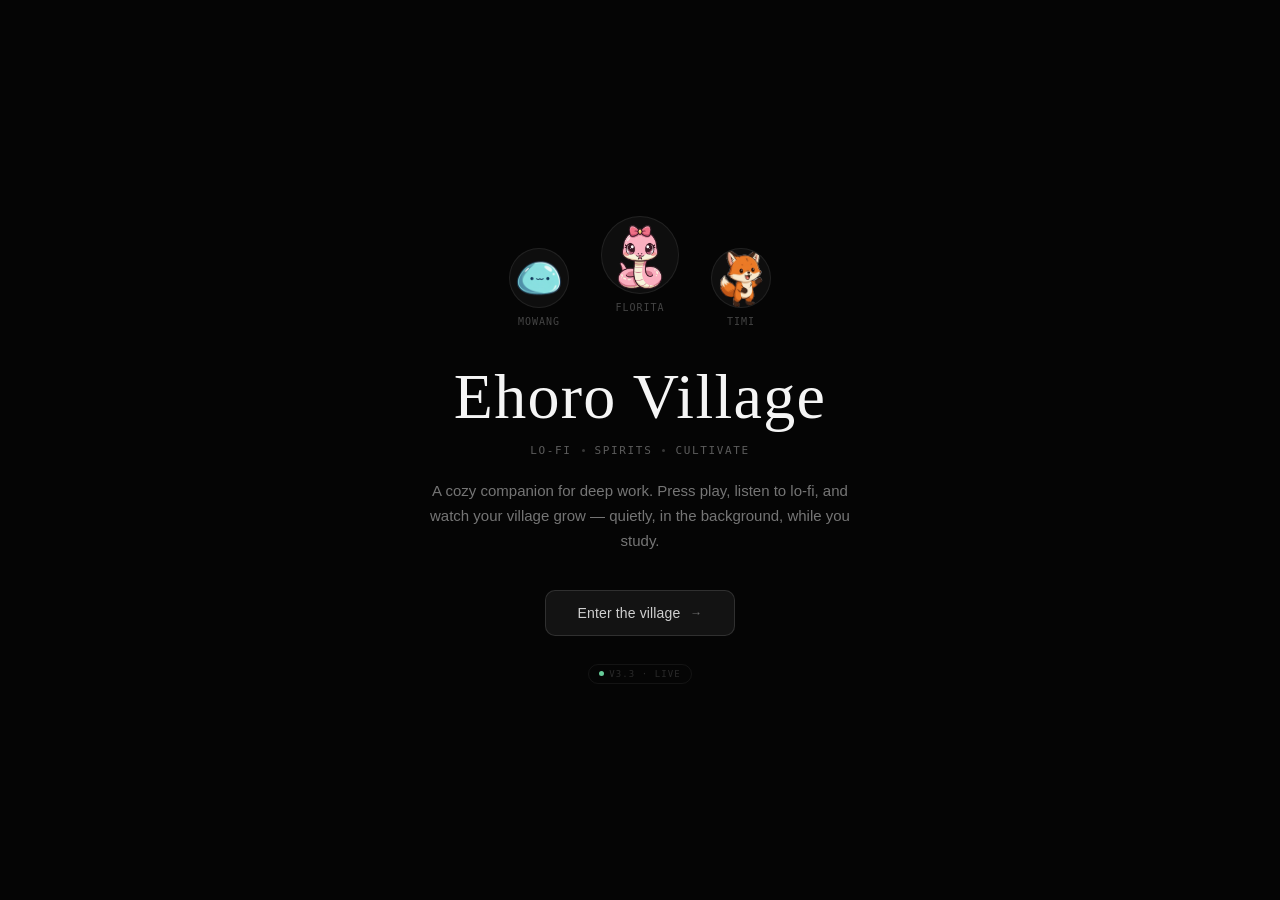
==== index.html @ 23c92d41 "Rename index_old.html to index.html" ====
<!DOCTYPE html>

<html lang="en" data-theme="dark">
<head>
<meta charset="UTF-8">
<meta name="viewport" content="width=device-width, initial-scale=1.0, maximum-scale=1.0, user-scalable=no, viewport-fit=cover">
<meta http-equiv="Content-Security-Policy" content="default-src 'self'; script-src 'self' 'unsafe-inline' cdn.jsdelivr.net; style-src 'self' 'unsafe-inline' fonts.googleapis.com; font-src fonts.gstatic.com; img-src 'self' data:; frame-src www.youtube.com youtube.com; connect-src eyqddqtlgthgkiqjavyx.supabase.co *.supabase.co;">
<title>Ehoro Village — Lo-Fi Spirits</title>
<meta name="description" content="A cozy lo-fi music companion with spirit collection. Listen, hatch, evolve, and grow your village.">
<meta property="og:title" content="Ehoro Village — Lo-Fi Spirits">
<meta property="og:description" content="A cozy lo-fi music companion with spirit collection. Listen, hatch, evolve, and grow your village.">
<meta property="og:image" content="https://ubseoul.github.io/ehoro_village_music/sprites/timi_3.png">
<meta property="og:url" content="https://ubseoul.github.io/ehoro_village_music/">
<meta property="og:type" content="website">
<meta name="twitter:card" content="summary">
<meta name="twitter:title" content="Ehoro Village — Lo-Fi Spirits">
<meta name="twitter:description" content="A cozy lo-fi music companion with spirit collection.">
<meta name="twitter:image" content="https://ubseoul.github.io/ehoro_village_music/sprites/timi_3.png">
<link rel="icon" type="image/png" href="sprites/favicon.png">
<link rel="preconnect" href="https://fonts.googleapis.com">
<link href="https://fonts.googleapis.com/css2?family=Outfit:wght@300;400;500;600&family=Fraunces:ital,opsz,wght@0,9..144,300;0,9..144,500;0,9..144,700;1,9..144,300&family=JetBrains+Mono:wght@300;400&display=swap" rel="stylesheet">
<script src="https://cdn.jsdelivr.net/npm/@supabase/supabase-js@2.0.0/dist/umd/supabase.min.js"></script>
<style>
  /* ═══ CUSTOM BRAND FONT ═══ */
@font-face {
  font-family: 'EhoroBrand';
  src: url('./ehoro-font.ttf') format('truetype');
  font-weight: normal;
  font-style: normal;
}

/* Utility class to apply it anywhere you want */
.ehoro-title {
  font-family: 'EhoroBrand', serif !important;
  font-weight: normal !important;
  font-style: normal !important;
  /* Adding a tiny bit of size just so it pops when it works */
  font-size: 1.2em !important; 
}
:root{--glass:rgba(12,12,12,.55);--glass-border:rgba(255,255,255,.08);--glass-hover:rgba(255,255,255,.04);--blur:blur(20px);--radius:14px;--radius-sm:10px}
[data-theme="dark"]{--bg:#050505;--surface:rgba(15,15,15,.7);--border:rgba(255,255,255,.06);--border-l:rgba(255,255,255,.12);--t1:#f5f5f5;--t2:#b0b0b0;--t3:#808080;--t4:#505050;--accent-dim:rgba(255,255,255,.04);--accent-soft:rgba(255,255,255,.08);--logo-color:#f5f5f5;--toast-bg:rgba(20,20,20,.9);--positive:#6c9;--negative:#c77;--special:#c8f;--card-bg:rgba(255,255,255,.04);--card-border:rgba(255,255,255,.08)}
[data-theme="light"]{--bg:#f0ede8;--surface:rgba(235,232,226,.85);--border:rgba(0,0,0,.10);--border-l:rgba(0,0,0,.20);--t1:#1a1614;--t2:#3d3830;--t3:#6b6258;--t4:#9a9088;--accent-dim:rgba(0,0,0,.04);--accent-soft:rgba(0,0,0,.07);--logo-color:#1a1614;--toast-bg:rgba(224,221,214,.95);--positive:#2a7a4a;--negative:#a83030;--special:#7040a0;--card-bg:rgba(0,0,0,.04);--card-border:rgba(0,0,0,.10);--glass:rgba(240,237,232,.75);--glass-border:rgba(0,0,0,.10)}
*{margin:0;padding:0;box-sizing:border-box}html,body{height:100%;overflow:hidden}
body{font-family:'Outfit',sans-serif;background:var(--bg);color:var(--t1);-webkit-font-smoothing:antialiased;transition:background .4s,color .4s}
/* V1.3 POLISH: Better transition curves throughout */
button,input,select,.spirit-card,.hatch-slot,.pill-row,.ing-row,.tab-btn,.modal-box,.toast{transition:all .25s cubic-bezier(.4,0,.2,1)}
/* V1.3 POLISH: Tactile button feedback */
button:active,.spirit-card:active,.hatch-slot:active,.pill-row:active{transform:scale(.98)}
/* V1.3 POLISH: Focus states for accessibility */
button:focus-visible,input:focus-visible,select:focus-visible,.spirit-card:focus-visible,.hatch-slot:focus-visible{outline:2px solid var(--t1);outline-offset:2px}
/* V1.3 POLISH: Reduced motion support */
@media (prefers-reduced-motion: reduce){*,*::before,*::after{animation-duration:0.01ms !important;transition-duration:0.01ms !important}}
/* ONBOARD */
.onboard{position:fixed;inset:0;z-index:200;background:var(--bg);display:flex;align-items:center;justify-content:center;transition:opacity .4s}.onboard.gone{opacity:0;pointer-events:none}

.ob-inner{width:100%;max-width:380px;padding:0 28px;text-align:center}.ob-icon{width:80px;height:80px;margin:0 auto 16px;border-radius:50%;overflow:hidden}.ob-icon img{width:100%;height:100%;object-fit:cover}
.ob-title{font-family:'Fraunces',serif;font-size:1.6rem;font-weight:500;margin-bottom:8px}.ob-desc{font-size:.85rem;color:var(--t2);line-height:1.5;margin-bottom:28px}
.ob-dots{display:flex;gap:6px;justify-content:center;margin-bottom:24px}.ob-dot{width:8px;height:8px;border-radius:50%;background:var(--t4);transition:all .2s}.ob-dot.on{background:var(--t1);width:20px;border-radius:4px}
.ob-btn{padding:13px 32px;background:var(--t1);color:var(--bg);border:none;border-radius:8px;font-family:inherit;font-size:.85rem;font-weight:600;cursor:pointer}.ob-skip{display:block;margin:12px auto 0;background:none;border:none;color:var(--t4);font-family:inherit;font-size:.7rem;cursor:pointer}
/* WELCOME BACK */
.wb-overlay{position:fixed;inset:0;z-index:150;background:var(--bg);display:flex;align-items:center;justify-content:center;transition:opacity .5s}.wb-overlay.gone{opacity:0;pointer-events:none}
.wb-inner{width:100%;max-width:360px;padding:0 28px;text-align:center}
.wb-portrait{width:72px;height:72px;border-radius:50%;overflow:hidden;margin:0 auto 16px;border:2px solid var(--card-border)}.wb-portrait img{width:100%;height:100%;object-fit:cover}
.wb-msg{font-family:'Fraunces',serif;font-size:1.3rem;font-weight:300;font-style:italic;color:var(--t1);margin-bottom:8px;line-height:1.4}
.wb-gains{font-size:.75rem;color:var(--t2);margin-bottom:24px;line-height:1.6}
.wb-btn{padding:13px 32px;background:var(--t1);color:var(--bg);border:none;border-radius:8px;font-family:inherit;font-size:.85rem;font-weight:600;cursor:pointer}
/* GUEST BANNER */
.guest-banner{position:fixed;bottom:0;left:0;right:0;z-index:60;background:var(--glass);backdrop-filter:var(--blur);-webkit-backdrop-filter:var(--blur);border-top:1px solid var(--glass-border);padding:14px 20px;padding-bottom:calc(14px + env(safe-area-inset-bottom));display:flex;align-items:center;justify-content:center;gap:16px;transform:translateY(100%);transition:transform .4s}.guest-banner.show{transform:translateY(0)}
.guest-banner-text{font-size:.8rem;color:var(--t2)}.guest-banner-text b{color:var(--t1)}.guest-banner-btn{padding:8px 20px;background:var(--t1);color:var(--bg);border:none;border-radius:8px;font-family:inherit;font-size:.8rem;font-weight:600;cursor:pointer}
/* LOGIN */
.login{position:fixed;inset:0;z-index:100;background:var(--bg);display:flex;align-items:center;justify-content:center;transition:opacity .5s}.login.gone{opacity:0;pointer-events:none}
.login-inner{width:100%;max-width:360px;padding:0 28px}.login-brand{text-align:center;margin-bottom:48px}
.login-brand h1{font-family:'Fraunces',serif;font-size:2rem;font-weight:300;font-style:italic;color:var(--logo-color);margin-bottom:4px}.login-brand .sub{font-size:.6rem;color:var(--t3);letter-spacing:.25em;text-transform:uppercase}
.login-field{margin-bottom:16px}.login-field label{display:block;font-size:.65rem;color:var(--t3);text-transform:uppercase;letter-spacing:.12em;margin-bottom:7px;font-weight:500}
.login-field input{width:100%;background:var(--glass);border:1px solid var(--glass-border);border-radius:var(--radius-sm);padding:12px 16px;color:var(--t1);font-family:inherit;font-size:.85rem;outline:none}.login-field input:focus{border-color:var(--border-l)}
.l-btn{width:100%;padding:13px;margin-top:8px;background:var(--t1);color:var(--bg);border:none;border-radius:var(--radius-sm);font-family:inherit;font-size:.85rem;font-weight:600;cursor:pointer}.l-btn:disabled{opacity:.35}
.l-div{display:flex;align-items:center;gap:14px;margin:22px 0;color:var(--t4);font-size:.6rem;text-transform:uppercase;letter-spacing:.15em}.l-div::before,.l-div::after{content:'';flex:1;height:1px;background:var(--border)}
.l-secondary{width:100%;padding:12px;background:var(--glass);border:1px solid var(--glass-border);border-radius:var(--radius-sm);color:var(--t2);font-family:inherit;font-size:.85rem;cursor:pointer}.l-secondary:hover{border-color:var(--border-l);color:var(--t1)}
.l-toggle{display:block;text-align:center;margin-top:20px;background:none;border:none;color:var(--t3);font-family:inherit;font-size:.75rem;cursor:pointer;text-decoration:underline;text-underline-offset:3px}
.l-error{color:#e55;font-size:.75rem;text-align:center;margin-top:12px;min-height:18px}.l-error.ok{color:#5b5}
/* SHELL */
.shell{height:100vh;height:100dvh;display:flex;flex-direction:column;opacity:0;transition:opacity .4s .2s;overflow:hidden}.shell.on{opacity:1}
/* TOPBAR */
.topbar{height:48px;min-height:48px;background:var(--glass);backdrop-filter:var(--blur);-webkit-backdrop-filter:var(--blur);border-bottom:1px solid var(--glass-border);display:flex;align-items:center;justify-content:space-between;padding:0 18px;z-index:10;flex-shrink:0}
.tb-brand{font-family:'Fraunces',serif;font-size:1.05rem;font-weight:300;font-style:italic;color:var(--logo-color)}
.tb-right{display:flex;align-items:center;gap:10px}
.tb-rank{display:flex;align-items:center;gap:6px;background:var(--card-bg);border:1px solid var(--card-border);border-radius:8px;padding:5px 12px}
.tb-rank-name{font-size:.65rem;font-weight:500}.tb-rank-pts{font-family:'JetBrains Mono',monospace;font-size:.55rem;color:var(--t3)}
.tb-gear{background:none;border:none;color:var(--t2);cursor:pointer;padding:6px;line-height:1;border-radius:6px;display:flex;align-items:center}.tb-gear:hover{color:var(--t1);background:var(--glass-hover)}
.tb-signin{background:none;border:1px solid var(--glass-border);border-radius:6px;padding:4px 12px;color:var(--t2);font-family:inherit;font-size:.65rem;cursor:pointer}.tb-signin:hover{border-color:var(--border-l);color:var(--t1)}
.tb-user{font-size:.7rem;color:var(--t2)}
/* SETTINGS DROP */
.settings-drop{position:fixed;top:52px;right:12px;z-index:40;background:var(--glass);backdrop-filter:var(--blur);-webkit-backdrop-filter:var(--blur);border:1px solid var(--glass-border);border-radius:var(--radius);padding:8px;min-width:180px;box-shadow:0 8px 32px rgba(0,0,0,.3);opacity:0;transform:translateY(-6px);pointer-events:none;transition:all .2s}.settings-drop.open{opacity:1;transform:translateY(0);pointer-events:all}
.sd-item{display:flex;align-items:center;justify-content:space-between;padding:10px 12px;border-radius:8px;cursor:pointer;font-size:.75rem;color:var(--t2);transition:background .1s}.sd-item:hover{background:var(--glass-hover)}.sd-item-label{display:flex;align-items:center;gap:8px}
.sd-toggle{width:34px;height:18px;border-radius:9px;background:var(--border);position:relative;transition:background .2s;cursor:pointer}.sd-toggle.on{background:var(--t2)}.sd-toggle::after{content:'';position:absolute;top:2px;left:2px;width:14px;height:14px;border-radius:50%;background:var(--t1);transition:transform .2s}.sd-toggle.on::after{transform:translateX(16px)}.sd-divider{height:1px;background:var(--border);margin:4px 0}
/* CONTENT */
.content{flex:1;display:flex;overflow:hidden;min-height:0}
/* VIDEO */
.video-area{flex:1;display:flex;flex-direction:column;min-width:0;overflow:hidden;background:#000}
.video-embed{flex:1;position:relative;min-height:0}.video-embed iframe{position:absolute;inset:0;width:100%;height:100%;border:none}
.video-placeholder{position:absolute;inset:0;display:flex;align-items:center;justify-content:center;flex-direction:column;gap:16px;background:var(--bg);cursor:pointer}.video-placeholder:hover{background:var(--surface)}
.vp-play{width:64px;height:64px;border-radius:50%;border:1.5px solid var(--t4);display:flex;align-items:center;justify-content:center;font-size:1.3rem;color:var(--t3)}.vp-text{font-size:.7rem;color:var(--t4);letter-spacing:.15em;text-transform:uppercase}.video-embed.loaded .video-placeholder{display:none}
/* PLAYER STRIP — simplified */
.player-strip{height:44px;min-height:44px;background:var(--glass);backdrop-filter:var(--blur);-webkit-backdrop-filter:var(--blur);border-top:1px solid var(--glass-border);display:flex;align-items:center;padding:0 16px;gap:10px;flex-shrink:0}
.ps-play{width:28px;height:28px;background:var(--t1);color:var(--bg);border:none;border-radius:50%;display:flex;align-items:center;justify-content:center;font-size:.6rem;cursor:pointer;flex-shrink:0}
.ps-info{flex:1;min-width:0}.ps-title{font-size:.7rem;font-weight:500;white-space:nowrap;overflow:hidden;text-overflow:ellipsis}.ps-sub{font-size:.5rem;color:var(--positive);display:flex;align-items:center;gap:4px}
.ps-live-dot{width:5px;height:5px;border-radius:50%;background:var(--positive);animation:livePulse 2s infinite}
@keyframes livePulse{0%,100%{opacity:1}50%{opacity:.4}}
/* V1.3 POLISH: Egg progress with subtle glow at 90%+ */
.egg-progress{padding:8px 14px;border-bottom:1px solid var(--border);display:flex;align-items:center;gap:10px;transition:box-shadow .5s ease}
.egg-progress.near-ready{box-shadow:0 0 16px rgba(255,255,255,.08)}
[data-theme="light"] .egg-progress.near-ready{box-shadow:0 0 16px rgba(0,0,0,.06)}
.egg-progress-label{font-size:.55rem;color:var(--t3);flex-shrink:0}.egg-progress-bar{flex:1;height:2px;background:var(--border);border-radius:2px;overflow:hidden}.egg-progress-fill{height:100%;background:var(--t1);border-radius:2px;transition:width .8s cubic-bezier(.4,0,.2,1);width:0%}.egg-progress-time{font-family:'JetBrains Mono',monospace;font-size:.5rem;color:var(--t3);min-width:40px;text-align:right}
/* SIDEBAR */
.sidebar{width:320px;min-width:320px;background:var(--glass);backdrop-filter:var(--blur);-webkit-backdrop-filter:var(--blur);border-left:1px solid var(--glass-border);display:flex;flex-direction:column;overflow:hidden;padding-bottom:env(safe-area-inset-bottom)}
/* TABS */
.tab-nav{display:flex;border-bottom:1px solid var(--border);padding:4px 10px;gap:2px}
.tab-btn{flex:1;padding:7px 0;background:none;border:none;border-radius:8px;color:var(--t3);font-family:inherit;font-size:.55rem;font-weight:500;letter-spacing:.06em;text-transform:uppercase;cursor:pointer}.tab-btn:hover{color:var(--t2);background:var(--glass-hover)}.tab-btn.on{color:var(--t1);background:var(--accent-soft)}
.tab-panels{flex:1;overflow:hidden;position:relative}.tab-panel{position:absolute;inset:0;overflow-y:auto;padding:10px;opacity:0;pointer-events:none;transition:opacity .2s}.tab-panel.on{opacity:1;pointer-events:all}.tab-panel::-webkit-scrollbar{width:3px}.tab-panel::-webkit-scrollbar-thumb{background:var(--border);border-radius:3px}
/* SPIRIT CARDS — V2.4 REWORK */
.spirits-grid{display:flex;flex-direction:column;gap:8px}
.spirits-count{display:none}
.spirit-card{display:flex;align-items:center;gap:12px;padding:14px 16px;background:var(--card-bg);border:1px solid var(--card-border);border-radius:var(--radius);cursor:pointer;transition:all .2s cubic-bezier(.4,0,.2,1);min-height:72px}.spirit-card:hover{background:var(--accent-soft);border-color:var(--border-l);transform:translateY(-2px);box-shadow:0 4px 16px rgba(0,0,0,.12)}
[data-theme="light"] .spirit-card:hover{box-shadow:0 4px 16px rgba(0,0,0,.06)}
.spirit-card-img{width:52px;height:52px;border-radius:50%;overflow:hidden;flex-shrink:0;position:relative}
.spirit-card-img img{width:100%;height:100%;object-fit:cover;position:relative;z-index:1}
.spirit-card-img::before{content:'';position:absolute;inset:-4px;border-radius:50%;z-index:0;opacity:0}
.spirit-card-img.evo-1::before{opacity:1;background:conic-gradient(from 0deg,transparent,rgba(140,180,255,.35),transparent,rgba(200,220,255,.25),transparent);animation:auraRotate 4s linear infinite}
.spirit-card-img.evo-2::before{opacity:1;background:conic-gradient(from 0deg,transparent,rgba(255,215,140,.4),transparent,rgba(255,240,200,.3),transparent);animation:auraRotate 3s linear infinite}
@keyframes auraRotate{to{transform:rotate(360deg)}}
.spirit-card-info{flex:1;min-width:0;display:flex;flex-direction:column;gap:3px}
.spirit-card-name{font-size:.82rem;font-weight:600;line-height:1.2;white-space:nowrap;overflow:hidden;text-overflow:ellipsis}
.spirit-card-meta{font-size:.58rem;color:var(--t3);display:flex;align-items:center;gap:5px}
.evo-text-1{background:linear-gradient(90deg,#f5f5f5,#8ab4ff,#f5f5f5);background-size:200%;-webkit-background-clip:text;-webkit-text-fill-color:transparent;animation:shimText 3s ease infinite}
.evo-text-2{background:linear-gradient(90deg,#f5f5f5,#ffd480,#f5f5f5);background-size:200%;-webkit-background-clip:text;-webkit-text-fill-color:transparent;animation:shimText 3s ease infinite}
@keyframes shimText{0%{background-position:200% 0}100%{background-position:-200% 0}}
[data-theme="light"] .evo-text-1{background:linear-gradient(90deg,#1a1816,#4477cc,#1a1816);background-size:200%;-webkit-background-clip:text;-webkit-text-fill-color:transparent;animation:shimText 3s ease infinite}
[data-theme="light"] .evo-text-2{background:linear-gradient(90deg,#1a1816,#cc8800,#1a1816);background-size:200%;-webkit-background-clip:text;-webkit-text-fill-color:transparent;animation:shimText 3s ease infinite}
.spirit-card-mood{font-size:.5rem;color:var(--t3);display:flex;align-items:center;gap:3px}
.spirit-card-xp-wrap{display:flex;align-items:center;gap:5px;margin-top:2px}
.spirit-card-xp{flex:1;height:4px;background:var(--border);border-radius:4px;overflow:hidden;position:relative}
.spirit-card-xp-fill{height:100%;background:var(--positive);border-radius:4px;transition:width 2s cubic-bezier(.4,0,.2,1);position:relative}
.spirit-card-xp-fill::after{content:'';position:absolute;top:0;left:-60%;width:60%;height:100%;background:linear-gradient(90deg,transparent,rgba(255,255,255,.5),transparent);border-radius:4px;opacity:0;transition:opacity .5s}
body.music-playing .spirit-card-xp-fill::after{opacity:1;animation:xpCrawl 3s linear infinite}
@keyframes xpCrawl{0%{left:-60%}100%{left:110%}}
.spirit-card-xp-num{font-family:'JetBrains Mono',monospace;font-size:.45rem;color:var(--t4);flex-shrink:0;min-width:28px;text-align:right}
.spirit-card-right{display:flex;flex-direction:column;align-items:flex-end;gap:4px;flex-shrink:0}
.spirit-card-stars{display:flex;gap:2px;font-size:.6rem;line-height:1;letter-spacing:1px}
.spirit-card-lvl{font-family:'JetBrains Mono',monospace;font-size:.5rem;color:var(--t3)}
body.music-playing .spirit-card-img:not(.mood-sleepy){animation:spiritBob 4s ease-in-out infinite}
body.music-playing .spirit-card:nth-child(2) .spirit-card-img{animation-delay:.5s}
body.music-playing .spirit-card:nth-child(3) .spirit-card-img{animation-delay:1s}
body.music-playing .spirit-card:nth-child(4) .spirit-card-img{animation-delay:1.5s}
body.music-playing .spirit-card:nth-child(5) .spirit-card-img{animation-delay:.8s}
@keyframes spiritBob{0%,100%{transform:translateY(0)}25%{transform:translateY(-2px)}75%{transform:translateY(1px)}}
.spirit-card-img.mood-happy::after{content:'';position:absolute;top:-2px;right:-2px;width:9px;height:9px;border-radius:50%;background:var(--positive);z-index:2;animation:moodPulse 2.5s ease-in-out infinite}
.spirit-card-img.mood-energized::after{content:'';position:absolute;top:-2px;right:-2px;width:9px;height:9px;border-radius:50%;background:var(--special);z-index:2;animation:moodPulse 2s ease-in-out infinite}
.spirit-card-img.mood-sleepy{filter:brightness(.85) saturate(.8)}
.spirit-card-img.mood-sleepy::after{content:'';position:absolute;top:-2px;right:-2px;width:9px;height:9px;border-radius:50%;background:var(--t4);z-index:2}
@keyframes moodPulse{0%,100%{opacity:.6;transform:scale(.8)}50%{opacity:1;transform:scale(1.1)}}
.spirit-card.on-expedition{opacity:.55}.spirit-card.on-expedition::after{content:'🧭';position:absolute;top:6px;right:8px;font-size:.55rem}
.spirit-card{position:relative}
.spirit-empty{text-align:center;padding:40px 16px}
.spirit-empty-msg{font-size:.82rem;color:var(--t2);margin-bottom:6px;font-weight:500}
.spirit-empty-hint{font-size:.62rem;color:var(--t3);line-height:1.6;margin-bottom:16px}
.empty-action{padding:10px 20px;background:var(--t1);color:var(--bg);border:none;border-radius:8px;font-family:inherit;font-size:.7rem;font-weight:600;cursor:pointer;margin-top:8px}
/* SPIRIT DETAIL */
.spirit-detail{background:var(--card-bg);border:1px solid var(--card-border);border-radius:var(--radius);padding:14px;margin-top:8px;display:none}.spirit-detail.open{display:block;animation:fadeIn .2s ease-out}
@keyframes fadeIn{from{opacity:0;transform:translateY(-4px)}to{opacity:1;transform:none}}
.sd-header{display:flex;align-items:center;gap:10px;margin-bottom:8px}.sd-portrait{width:52px;height:52px;border-radius:12px;overflow:hidden;border:1px solid var(--card-border);flex-shrink:0}.sd-portrait img{width:100%;height:100%;object-fit:cover}
.sd-info{flex:1}.sd-name{font-size:.9rem;font-weight:600}.sd-stage{font-size:.55rem;color:var(--t2)}.sd-bio{font-size:.5rem;color:var(--t3);margin-top:2px;font-style:italic;line-height:1.3}
.sd-close{background:none;border:none;color:var(--t4);cursor:pointer;font-size:.8rem;padding:4px;align-self:flex-start}
.sd-section{font-size:.5rem;color:var(--t3);text-transform:uppercase;letter-spacing:.15em;margin:12px 0 6px;font-weight:500}
.sd-bar-wrap{display:flex;align-items:center;gap:8px}.sd-bar{flex:1;height:3px;background:var(--border);border-radius:3px;overflow:hidden}.sd-bar-fill{height:100%;background:var(--positive);border-radius:3px;transition:width .3s}.sd-lvl{font-family:'JetBrains Mono',monospace;font-size:.55rem;color:var(--t3)}
.trait-tags{display:flex;flex-wrap:wrap;gap:3px}.trait-tag{padding:2px 8px;border-radius:8px;font-size:.5rem;font-weight:500;background:var(--card-bg);color:var(--t2);border:1px solid var(--card-border)}.trait-tag.positive{color:var(--positive);border-color:rgba(102,187,153,.12)}.trait-tag.neutral{color:var(--t3)}
.sd-evolve-btn{width:100%;margin-top:10px;padding:10px;border-radius:var(--radius-sm);border:none;background:var(--t1);color:var(--bg);font-family:inherit;font-size:.7rem;font-weight:600;cursor:pointer}.sd-evolve-btn:disabled{opacity:.15;cursor:not-allowed}.sd-evolve-cost{font-size:.55rem;color:var(--t3);text-align:center;margin-top:4px}
/* V1.3 POLISH: Typography hierarchy - section headers */
.section-label{font-size:.5rem;color:var(--t3);text-transform:uppercase;letter-spacing:.15em;margin-bottom:8px;margin-top:16px;font-weight:500}.section-label:first-child{margin-top:0}
.hatchery-grid{display:flex;gap:5px;flex-wrap:wrap}
.hatch-slot{flex:1;min-width:50px;background:var(--card-bg);border:1px solid var(--card-border);border-radius:var(--radius-sm);padding:8px 4px;text-align:center;cursor:pointer;transition:all .2s;min-height:65px;display:flex;flex-direction:column;align-items:center;justify-content:center;gap:2px}.hatch-slot:hover{border-color:var(--border-l)}.hatch-slot.locked{opacity:.25;cursor:default}.hatch-slot.unlockable{border-color:var(--special);border-style:dashed;opacity:.7;cursor:pointer}
.hatch-slot.ready{border-color:var(--positive);animation:readyPulse 2s infinite}
.hatch-slot.starter{border-color:var(--positive);animation:starterGlow 1.5s ease-in-out infinite}
@keyframes readyPulse{0%,100%{box-shadow:none}50%{box-shadow:0 0 10px rgba(102,187,153,.12)}}
@keyframes starterGlow{0%,100%{box-shadow:0 0 6px rgba(102,187,153,.1)}50%{box-shadow:0 0 14px rgba(102,187,153,.2)}}
.hatch-slot-icon{font-size:.9rem}.hatch-slot-label{font-size:.45rem;color:var(--t3)}.hatch-slot-timer{font-family:'JetBrains Mono',monospace;font-size:.45rem;color:var(--t3)}.hatch-slot-rarity{font-size:.45rem;font-weight:500}
.hatch-slot-bar{width:80%;height:2px;background:var(--border);border-radius:2px;overflow:hidden;margin-top:2px}.hatch-slot-bar-fill{height:100%;background:var(--t2);border-radius:2px}
.hatch-slot-eggs{font-size:.4rem;color:var(--t3);margin-top:1px}
.ing-grid{display:flex;flex-direction:column;gap:4px}.ing-row{display:flex;align-items:center;gap:8px;background:var(--card-bg);border:1px solid var(--card-border);border-radius:var(--radius-sm);padding:7px 10px}
.ing-icon{font-size:.8rem;flex-shrink:0}.ing-name{font-size:.6rem;color:var(--t2);flex:1}.ing-count{font-family:'JetBrains Mono',monospace;font-size:.7rem;font-weight:500}
.ing-swap{background:none;border:none;color:var(--t4);cursor:pointer;font-size:.65rem;padding:2px 6px;border-radius:4px}.ing-swap:hover{color:var(--t2);background:var(--glass-hover)}
.pill-grid{display:flex;flex-direction:column;gap:4px}
.pill-row{display:flex;align-items:center;gap:8px;background:var(--card-bg);border:1px solid var(--card-border);border-radius:var(--radius-sm);padding:7px 10px;cursor:pointer;transition:border-color .15s}.pill-row:hover{border-color:var(--border-l)}.pill-row.disabled{opacity:.35;pointer-events:none}
.pill-icon{font-size:.8rem}.pill-info{flex:1}.pill-name{font-size:.6rem;font-weight:500}.pill-desc{font-size:.45rem;color:var(--t3)}.pill-cost{font-size:.45rem;color:var(--t3);white-space:nowrap}
/* VILLAGE */
.village-rank-card{background:var(--card-bg);border:1px solid var(--card-border);border-radius:var(--radius);padding:14px;text-align:center;margin-bottom:10px}
.village-rank-label{font-size:.5rem;color:var(--t3);text-transform:uppercase;letter-spacing:.12em;margin-bottom:4px}.village-rank-name{font-family:'Fraunces',serif;font-size:1.2rem;font-weight:500;margin-bottom:2px}.village-rank-desc{font-size:.55rem;color:var(--t2)}
.village-stat-grid{display:grid;grid-template-columns:1fr 1fr;gap:4px;margin-bottom:10px}.village-stat{background:var(--card-bg);border:1px solid var(--card-border);border-radius:var(--radius-sm);padding:8px;text-align:center}
.village-stat-num{font-family:'JetBrains Mono',monospace;font-size:.8rem;font-weight:500}.village-stat-label{font-size:.45rem;color:var(--t3);text-transform:uppercase;letter-spacing:.05em}
/* TOAST */
.toast{position:fixed;top:56px;left:16px;z-index:50;background:var(--toast-bg);backdrop-filter:var(--blur);-webkit-backdrop-filter:var(--blur);border:1px solid var(--glass-border);border-radius:var(--radius);padding:12px 16px;display:flex;align-items:center;gap:10px;box-shadow:0 12px 40px rgba(0,0,0,.3);opacity:0;transform:translateX(-20px);transition:all .4s cubic-bezier(.34,1.56,.64,1);pointer-events:none}.toast.show{opacity:1;transform:translateX(0)}.toast-icon{font-size:1.2rem}.toast-text{font-size:.8rem;font-weight:500}.toast-sub{font-size:.5rem;color:var(--t3)}
/* MODAL */
.modal-bg{position:fixed;inset:0;z-index:50;background:rgba(0,0,0,.5);backdrop-filter:blur(8px);display:flex;align-items:center;justify-content:center;opacity:0;pointer-events:none;transition:opacity .25s}.modal-bg.open{opacity:1;pointer-events:all}
.modal-box{background:var(--glass);backdrop-filter:var(--blur);-webkit-backdrop-filter:var(--blur);border:1px solid var(--glass-border);border-radius:var(--radius);width:90%;max-width:360px;padding:20px;text-align:center;transform:scale(.95);transition:transform .25s;max-height:80vh;overflow-y:auto}.modal-bg.open .modal-box{transform:scale(1)}
.modal-title{font-family:'Fraunces',serif;font-size:1.1rem;font-weight:500;margin-bottom:10px}.modal-desc{font-size:.7rem;color:var(--t2);margin-bottom:12px;line-height:1.5}.modal-desc b{color:var(--t1)}
.modal-btn{padding:10px 20px;border-radius:var(--radius-sm);border:none;background:var(--t1);color:var(--bg);font-family:inherit;font-size:.8rem;font-weight:600;cursor:pointer;margin:4px}.modal-btn:disabled{opacity:.15}.modal-btn.secondary{background:transparent;border:1px solid var(--glass-border);color:var(--t2)}
.modal-select-grid{display:flex;flex-direction:column;gap:5px;margin:8px 0;text-align:left}.modal-select-row{display:flex;align-items:center;gap:8px;padding:8px 10px;background:var(--card-bg);border:1px solid var(--card-border);border-radius:var(--radius-sm);cursor:pointer}.modal-select-row:hover{border-color:var(--border-l)}
.pp-content{text-align:left;font-size:.65rem;color:var(--t2);line-height:1.6;max-height:60vh;overflow-y:auto}.pp-content h3{font-size:.75rem;color:var(--t1);margin:10px 0 4px}.pp-content p{margin-bottom:8px}
/* HATCH ANIM */
.hatch-overlay{position:fixed;inset:0;z-index:300;background:rgba(0,0,0,.85);display:flex;align-items:center;justify-content:center;flex-direction:column;gap:20px;opacity:0;pointer-events:none;transition:opacity .4s}.hatch-overlay.show{opacity:1;pointer-events:all}
.hatch-egg-anim{width:120px;height:120px;display:flex;align-items:center;justify-content:center;font-size:4rem;animation:eggShake .3s ease-in-out infinite}
@keyframes eggShake{0%,100%{transform:rotate(0)}25%{transform:rotate(-5deg)}75%{transform:rotate(5deg)}}
.hatch-egg-anim.crack{animation:eggCrack .6s ease-out forwards}
@keyframes eggCrack{0%{transform:scale(1)}30%{transform:scale(1.15)}60%{transform:scale(1.3);opacity:.8}100%{transform:scale(1.6);opacity:0}}
.hatch-reveal{opacity:0;transform:scale(.5);transition:all .6s cubic-bezier(.34,1.56,.64,1)}.hatch-reveal.show{opacity:1;transform:scale(1)}
.hatch-reveal img{width:128px;height:128px;border-radius:50%;border:3px solid var(--t1)}.hatch-reveal-name{font-family:'Fraunces',serif;font-size:1.4rem;margin-top:12px;color:var(--t1)}.hatch-reveal-rarity{font-size:.7rem;margin-top:4px;font-weight:500}.hatch-reveal-tap{font-size:.55rem;color:var(--t4);margin-top:16px}
/* MOBILE */
@media(max-width:768px){
.content{flex-direction:column}
.video-area{flex:none;height:50vh;min-height:220px}
.sidebar{width:100%;min-width:unset;flex:1;border-left:none;border-top:1px solid var(--glass-border);min-height:0}
.player-strip{height:36px;min-height:36px;padding:0 10px;gap:6px}
.ps-play{width:24px;height:24px;font-size:.5rem}
.ps-title{font-size:.65rem}.ps-sub{font-size:.45rem}
.topbar{height:40px;min-height:40px;padding:0 12px}
.tb-brand{font-size:.85rem}
.tb-rank{padding:4px 8px}.tb-rank-name{font-size:.6rem}.tb-rank-pts{font-size:.5rem}
.tab-nav{padding:3px 8px}.tab-btn{padding:6px 0;font-size:.5rem}
.tab-panel{padding:8px}
.egg-progress{padding:6px 10px}
.spirit-card{padding:7px 8px;gap:8px}.spirit-card-img{width:38px;height:38px}.spirit-card-name{font-size:.7rem}.spirit-card-meta{font-size:.5rem}
.spirit-detail{padding:10px}.sd-portrait{width:44px;height:44px}
.hatch-slot{min-height:58px;padding:6px 3px}
.toast{top:44px;left:8px;padding:10px 12px}.toast-icon{font-size:1rem}.toast-text{font-size:.7rem}
.ing-row{padding:6px 8px}.pill-row{padding:6px 8px}
.section-label{font-size:.45rem;margin-bottom:4px}
.village-rank-card{padding:10px}.village-rank-name{font-size:1rem}
.village-stat{padding:6px}.village-stat-num{font-size:.7rem}
.wb-inner{padding:0 20px}.wb-msg{font-size:1.1rem}.wb-portrait{width:60px;height:60px}
}
@media(max-width:420px){.video-area{height:48vh;min-height:200px}}
/* Rank colors on topbar badge */
.tb-rank{transition:border-color .3s}
/* Spirit jiggle */
@keyframes spiritJiggle{0%{transform:rotate(0)}20%{transform:rotate(-3deg)}40%{transform:rotate(3deg)}60%{transform:rotate(-2deg)}80%{transform:rotate(1deg)}100%{transform:rotate(0)}}
.spirit-jiggle img{animation:spiritJiggle .4s ease-in-out}
/* Guest banner entrance */
@keyframes bannerSlideUp{from{transform:translateY(100%);opacity:0}to{transform:translateY(0);opacity:1}}
.guest-banner.show{animation:bannerSlideUp .6s cubic-bezier(.34,1.56,.64,1) forwards}
/* ═══ V1.5: SPIRIT INTERACTION BUBBLE ═══ */
.spirit-card{position:relative;overflow:visible}
.spirit-quip{position:absolute;top:-6px;left:50%;transform:translateX(-50%) translateY(-100%);background:var(--toast-bg);border:1px solid var(--glass-border);border-radius:8px;padding:4px 10px;font-size:.45rem;color:var(--t2);white-space:nowrap;max-width:200px;overflow:hidden;text-overflow:ellipsis;pointer-events:none;opacity:0;transition:opacity .3s,transform .3s;z-index:20;backdrop-filter:var(--blur);-webkit-backdrop-filter:var(--blur)}.spirit-quip.show{opacity:1;transform:translateX(-50%) translateY(-100%) translateY(-2px)}
.spirit-quip::after{content:'';position:absolute;bottom:-4px;left:50%;transform:translateX(-50%);width:0;height:0;border-left:4px solid transparent;border-right:4px solid transparent;border-top:4px solid var(--glass-border)}
.sd-interact-area{cursor:pointer;position:relative;transition:transform .15s}.sd-interact-area:active{transform:scale(.95)}
.sd-interact-text{font-size:.55rem;color:var(--t2);font-style:italic;text-align:center;margin:6px 0;min-height:18px;line-height:1.4;opacity:0;transition:opacity .4s}.sd-interact-text.show{opacity:1}
/* ═══ V1.5: SPIRIT ALIGNMENT INDICATOR ═══ */
.spirit-alignment{font-size:.45rem;font-weight:500;margin-top:1px;display:flex;align-items:center;gap:3px}
.spirit-alignment.wicked{color:#c77}.spirit-alignment.heavenly{color:#daa520}
.sd-alignment{display:inline-flex;align-items:center;gap:4px;font-size:.5rem;font-weight:500;padding:2px 8px;border-radius:6px;margin-top:4px}
.sd-alignment.wicked{color:#c77;background:rgba(204,119,119,.08);border:1px solid rgba(204,119,119,.15)}
.sd-alignment.heavenly{color:#daa520;background:rgba(218,165,32,.08);border:1px solid rgba(218,165,32,.15)}
/* ═══ V1.5: PILLS TAB STYLES ═══ */
.jar-section{background:var(--card-bg);border:1px solid var(--card-border);border-radius:var(--radius);padding:12px;margin-bottom:10px;text-align:center}
.jar-title{font-family:'Fraunces',serif;font-size:.85rem;font-weight:500;margin-bottom:4px}.jar-desc{font-size:.5rem;color:var(--t3);line-height:1.4;margin-bottom:8px}
.jar-btn{padding:8px 20px;border-radius:var(--radius-sm);border:1px solid rgba(204,119,119,.25);background:rgba(204,119,119,.06);color:#c77;font-family:inherit;font-size:.65rem;font-weight:500;cursor:pointer;transition:all .2s}.jar-btn:hover{background:rgba(204,119,119,.12);border-color:rgba(204,119,119,.4)}.jar-btn:disabled{opacity:.25;cursor:not-allowed}
.presser-section{background:var(--card-bg);border:1px solid var(--card-border);border-radius:var(--radius);padding:12px;margin-bottom:10px;text-align:center}
.presser-title{font-family:'Fraunces',serif;font-size:.85rem;font-weight:500;margin-bottom:4px}.presser-desc{font-size:.5rem;color:var(--t3);line-height:1.4;margin-bottom:8px}
.wicked-inv{display:flex;flex-direction:column;gap:4px;margin:8px 0}
.wicked-pill-row{display:flex;align-items:center;gap:8px;background:rgba(204,119,119,.04);border:1px solid rgba(204,119,119,.12);border-radius:var(--radius-sm);padding:7px 10px;cursor:pointer;transition:border-color .15s}.wicked-pill-row:hover{border-color:rgba(204,119,119,.3)}
.heavenly-pill-row{display:flex;align-items:center;gap:8px;background:rgba(218,165,32,.04);border:1px solid rgba(218,165,32,.12);border-radius:var(--radius-sm);padding:7px 10px;cursor:pointer;transition:border-color .15s}.heavenly-pill-row:hover{border-color:rgba(218,165,32,.3)}
.heavenly-pill-row.disabled{opacity:.35;pointer-events:none}
.wpill-icon{font-size:.8rem}.wpill-info{flex:1;text-align:left}.wpill-name{font-size:.6rem;font-weight:500}.wpill-desc{font-size:.45rem;color:var(--t3)}.wpill-cost{font-size:.45rem;color:var(--t3);white-space:nowrap}
.essence-display{display:flex;align-items:center;justify-content:center;gap:6px;padding:8px 12px;background:var(--card-bg);border:1px solid var(--card-border);border-radius:var(--radius-sm);margin-bottom:10px}
.essence-icon{font-size:.9rem}.essence-label{font-size:.6rem;color:var(--t2)}.essence-count{font-family:'JetBrains Mono',monospace;font-size:.75rem;font-weight:500}
.dismiss-btn{padding:8px 16px;border-radius:var(--radius-sm);border:1px solid rgba(204,119,119,.2);background:rgba(204,119,119,.06);color:#c77;font-family:inherit;font-size:.55rem;font-weight:500;cursor:pointer;transition:all .2s}.dismiss-btn:hover{background:rgba(204,119,119,.15);border-color:rgba(204,119,119,.4)}
/* ═══ V1.5: RARE EGG SHIMMER ═══ */
.hatch-slot.rare-shimmer{position:relative;overflow:hidden}
.hatch-slot.rare-shimmer::after{content:'';position:absolute;top:-50%;left:-50%;width:200%;height:200%;background:conic-gradient(from 0deg,transparent,rgba(255,215,140,.1),transparent,rgba(200,180,255,.08),transparent);animation:eggShimmer 4s linear infinite;pointer-events:none;z-index:0}
@keyframes eggShimmer{to{transform:rotate(360deg)}}
.hatch-slot.rare-shimmer>*{position:relative;z-index:1}
/* ═══ V1.5: MILESTONE TOAST VARIANT ═══ */
.toast.milestone{border-color:rgba(218,165,32,.3);box-shadow:0 12px 40px rgba(0,0,0,.3),0 0 20px rgba(218,165,32,.1)}
/* ═══ V1.5: SPIRIT MOOD — card mood indicator ═══ */
.spirit-card-mood{font-size:.45rem;color:var(--t3);margin-top:1px}
/* Craft hint pulse on Items tab */
@keyframes craftHintPulse{0%,100%{box-shadow:none}50%{box-shadow:0 0 8px rgba(102,187,153,.4)}}
.tab-btn.hint{animation:craftHintPulse 2s ease-in-out 3;color:var(--positive)}
/* Spirit arrival overlay */
.spirit-arrival{position:fixed;inset:0;z-index:180;background:var(--bg);display:flex;align-items:center;justify-content:center;opacity:0;transition:opacity .6s;pointer-events:none}.spirit-arrival.show{opacity:1;pointer-events:all}
.sa-inner{text-align:center;max-width:340px;padding:0 28px}
.sa-portrait{width:100px;height:100px;border-radius:50%;overflow:hidden;margin:0 auto 16px;border:2px solid var(--card-border)}.sa-portrait img{width:100%;height:100%;object-fit:cover}
.sa-name{font-family:'Fraunces',serif;font-size:1.5rem;font-weight:500;margin-bottom:6px}
.sa-bio{font-size:.8rem;color:var(--t2);line-height:1.6;font-style:italic;margin-bottom:24px}
.sa-welcome{font-size:.65rem;color:var(--t3);margin-bottom:20px}
.sa-btn{padding:13px 32px;background:var(--t1);color:var(--bg);border:none;border-radius:8px;font-family:inherit;font-size:.85rem;font-weight:600;cursor:pointer}
/* Smoother XP bar transitions */
.spirit-card-xp-fill{transition:width 3s linear}
.sd-bar-fill{transition:width 3s linear}
/* Bio readability */
.sd-bio{color:var(--t2);font-size:.55rem}
/* Patch Notes */
.patch-overlay{position:fixed;inset:0;z-index:160;background:var(--bg);overflow-y:auto;opacity:0;pointer-events:none;transition:opacity .3s}.patch-overlay.show{opacity:1;pointer-events:all}
.patch-inner{max-width:600px;margin:0 auto;padding:24px 20px 60px}
.patch-close{position:fixed;top:12px;right:16px;z-index:161;background:var(--glass);border:1px solid var(--glass-border);border-radius:8px;color:var(--t2);font-size:.8rem;padding:6px 14px;cursor:pointer;font-family:inherit;backdrop-filter:var(--blur)}.patch-close:hover{color:var(--t1)}
.patch-banner{width:100%;border-radius:var(--radius);overflow:hidden;margin-bottom:20px;aspect-ratio:16/7;background:linear-gradient(135deg,#1a1028,#2a1a3a,#1a2030);display:flex;align-items:center;justify-content:center}
.patch-banner-text{font-family:'Fraunces',serif;font-size:1.8rem;font-weight:500;color:#f5f5f5;text-align:center;line-height:1.3}
.patch-banner-sub{font-size:.7rem;color:var(--t3);text-align:center;margin-top:4px}
.patch-author{display:flex;align-items:center;gap:10px;margin-bottom:20px;padding:12px;background:var(--card-bg);border:1px solid var(--card-border);border-radius:var(--radius-sm)}
.patch-author-img{width:36px;height:36px;border-radius:50%;overflow:hidden}.patch-author-img img{width:100%;height:100%;object-fit:cover}
.patch-author-name{font-size:.75rem;font-weight:600;color:var(--t1)}.patch-author-role{font-size:.5rem;color:var(--t3)}
.patch-date{font-size:.55rem;color:var(--t4);margin-left:auto}
.patch-body{font-size:.8rem;color:var(--t2);line-height:1.8}
.patch-body p{margin-bottom:14px}
.patch-body .patch-heading{font-family:'Fraunces',serif;font-size:1rem;font-weight:500;color:var(--t1);margin:20px 0 8px}
.patch-social{display:flex;gap:8px;margin-top:20px;flex-wrap:wrap}
.patch-social a{padding:8px 16px;background:var(--card-bg);border:1px solid var(--card-border);border-radius:8px;color:var(--t2);font-size:.7rem;text-decoration:none;font-family:inherit}.patch-social a:hover{border-color:var(--border-l);color:var(--t1)}
/* PROFESSOR MOWANG TUTORIAL */
.prof-overlay{position:fixed;inset:0;z-index:190;background:var(--bg);display:flex;align-items:center;justify-content:center;opacity:0;pointer-events:none;transition:opacity .5s}.prof-overlay.show{opacity:1;pointer-events:all}
.prof-inner{width:100%;max-width:400px;padding:0 28px;text-align:center}
.prof-portrait{width:88px;height:88px;border-radius:50%;overflow:hidden;margin:0 auto 12px;border:2px solid var(--card-border);position:relative}.prof-portrait img{width:100%;height:100%;object-fit:cover;position:relative;z-index:1}
.prof-portrait::after{content:'';position:absolute;inset:-4px;border-radius:50%;background:conic-gradient(from 0deg,transparent,rgba(255,215,140,.25),transparent,rgba(255,240,200,.15),transparent);animation:auraRotate 3s linear infinite;z-index:0}
.prof-name{font-family:'Fraunces',serif;font-size:1.1rem;font-weight:500;color:var(--t1);margin-bottom:2px}
.prof-role{font-size:.55rem;color:var(--t3);text-transform:uppercase;letter-spacing:.15em;margin-bottom:16px}
.prof-bubble{background:var(--card-bg);border:1px solid var(--card-border);border-radius:var(--radius);padding:16px 18px;margin-bottom:20px;text-align:left;position:relative}
.prof-bubble::before{content:'';position:absolute;top:-6px;left:50%;transform:translateX(-50%) rotate(45deg);width:12px;height:12px;background:var(--card-bg);border-left:1px solid var(--card-border);border-top:1px solid var(--card-border)}
.prof-bubble-text{font-size:.8rem;color:var(--t2);line-height:1.65}.prof-bubble-text b{color:var(--t1);font-weight:600}.prof-bubble-text .prof-highlight{color:var(--positive);font-weight:500}
.prof-dots{display:flex;gap:6px;justify-content:center;margin-bottom:18px}.prof-dot{width:8px;height:8px;border-radius:50%;background:var(--t4);transition:all .25s}.prof-dot.on{background:var(--t1);width:20px;border-radius:4px}
.prof-btn{padding:13px 32px;background:var(--t1);color:var(--bg);border:none;border-radius:8px;font-family:inherit;font-size:.85rem;font-weight:600;cursor:pointer;transition:transform .1s}.prof-btn:active{transform:scale(.97)}
.prof-skip{display:block;margin:10px auto 0;background:none;border:none;color:var(--t4);font-family:inherit;font-size:.65rem;cursor:pointer}
.prof-spirit-grid{display:grid;grid-template-columns:repeat(3,1fr);gap:8px;margin:12px 0}
.prof-spirit-pick{display:flex;flex-direction:column;align-items:center;gap:4px;padding:10px 4px;background:var(--card-bg);border:2px solid var(--card-border);border-radius:var(--radius-sm);cursor:pointer;transition:all .2s}
.prof-spirit-pick:hover{border-color:var(--border-l);background:var(--accent-soft)}
.prof-spirit-pick.selected{border-color:var(--positive);background:rgba(102,187,153,.08)}
.prof-spirit-pick img{width:48px;height:48px;border-radius:50%;object-fit:cover}
.prof-spirit-pick-name{font-size:.6rem;font-weight:600;color:var(--t1)}
.prof-spirit-pick-bio{font-size:.4rem;color:var(--t3);line-height:1.3;max-height:0;overflow:hidden;transition:max-height .3s}
.prof-spirit-pick.selected .prof-spirit-pick-bio{max-height:40px;margin-top:2px}
@media(max-width:768px){.prof-inner{padding:0 20px}.prof-portrait{width:72px;height:72px}.prof-bubble-text{font-size:.75rem}.prof-spirit-grid{gap:6px}.prof-spirit-pick img{width:40px;height:40px}}
/* ═══ EXPEDITIONS ═══ */
.exped-section{margin-top:14px}
.exped-slot{background:var(--card-bg);border:1px solid var(--card-border);border-radius:var(--radius-sm);padding:10px;margin-bottom:6px;position:relative}
.exped-slot.locked{opacity:.3;pointer-events:none}
.exped-slot-header{display:flex;align-items:center;justify-content:space-between;margin-bottom:6px}
.exped-slot-title{font-size:.6rem;font-weight:500;color:var(--t2)}
.exped-slot-status{font-size:.5rem;color:var(--t3)}
.exped-spirits{display:flex;gap:4px;margin-bottom:6px}
.exped-spirit-img{width:28px;height:28px;border-radius:50%;overflow:hidden;border:1px solid var(--card-border)}.exped-spirit-img img{width:100%;height:100%;object-fit:cover}
.exped-bar{width:100%;height:3px;background:var(--border);border-radius:3px;overflow:hidden;margin-bottom:4px}
.exped-bar-fill{height:100%;border-radius:3px;transition:width 1s linear}
.exped-bar-fill.active{background:var(--positive)}
.exped-bar-fill.resting{background:var(--special)}
.exped-timer{font-family:'JetBrains Mono',monospace;font-size:.5rem;color:var(--t3);text-align:center}
.exped-btn{width:100%;padding:8px;border-radius:var(--radius-sm);border:none;background:var(--t1);color:var(--bg);font-family:inherit;font-size:.6rem;font-weight:600;cursor:pointer}.exped-btn:disabled{opacity:.15;cursor:not-allowed}
.exped-btn.claim{background:var(--positive);color:#050505;animation:readyPulse 2s infinite}
.exped-btn.secondary{background:transparent;border:1px solid var(--glass-border);color:var(--t2)}
/* Expedition send modal */
.exped-dur-grid{display:flex;gap:6px;margin:10px 0}
.exped-dur-opt{flex:1;padding:10px 6px;background:var(--card-bg);border:2px solid var(--card-border);border-radius:var(--radius-sm);cursor:pointer;text-align:center;transition:all .2s}
.exped-dur-opt:hover{border-color:var(--border-l)}
.exped-dur-opt.selected{border-color:var(--positive);background:rgba(102,187,153,.08)}
.exped-dur-label{font-size:.6rem;font-weight:600;color:var(--t1)}.exped-dur-time{font-size:.45rem;color:var(--t3)}
.exped-spirit-select{display:flex;flex-wrap:wrap;gap:5px;margin:8px 0;max-height:200px;overflow-y:auto}
.exped-spirit-opt{display:flex;align-items:center;gap:6px;padding:6px 8px;background:var(--card-bg);border:2px solid var(--card-border);border-radius:var(--radius-sm);cursor:pointer;transition:all .15s;width:100%}
.exped-spirit-opt:hover{border-color:var(--border-l)}
.exped-spirit-opt.selected{border-color:var(--positive);background:rgba(102,187,153,.06)}
.exped-spirit-opt.unavailable{opacity:.3;pointer-events:none}
.exped-spirit-opt img{width:28px;height:28px;border-radius:50%;object-fit:cover}
.exped-spirit-opt-info{flex:1;min-width:0}
.exped-spirit-opt-name{font-size:.6rem;font-weight:500}.exped-spirit-opt-lvl{font-size:.45rem;color:var(--t3)}
.exped-spirit-opt-check{width:14px;height:14px;border-radius:50%;border:1.5px solid var(--t4);display:flex;align-items:center;justify-content:center;font-size:.5rem;color:var(--positive);flex-shrink:0}
.exped-spirit-opt.selected .exped-spirit-opt-check{border-color:var(--positive);background:rgba(102,187,153,.15)}
/* On-expedition indicator on spirit cards */
.spirit-card.on-expedition{opacity:.55}.spirit-card.on-expedition::after{content:'🧭';position:absolute;top:6px;right:8px;font-size:.55rem}
.spirit-card{position:relative}
/* ═══ CULTIVATION STAGE (Spirit Detail) ═══ */
.sd-cult-stage{display:flex;align-items:center;gap:6px;margin:4px 0}
.sd-cult-label{font-size:.55rem;color:var(--t2);font-weight:500}
.sd-cult-dots{display:flex;gap:3px}
.sd-cult-dot{width:6px;height:6px;border-radius:50%;background:var(--t4);transition:all .3s}
.sd-cult-dot.on{background:var(--special);box-shadow:0 0 4px rgba(200,136,255,.3)}
.sd-cult-advance{width:100%;margin-top:6px;padding:8px;border-radius:var(--radius-sm);border:1px solid rgba(200,136,255,.2);background:rgba(200,136,255,.06);color:var(--special);font-family:inherit;font-size:.6rem;font-weight:600;cursor:pointer}.sd-cult-advance:disabled{opacity:.15;cursor:not-allowed}
.sd-cult-cost{font-size:.5rem;color:var(--t3);text-align:center;margin-top:3px}
/* Àṣẹ ingredient row highlight */
.ing-row.rare{border-color:rgba(200,136,255,.15);background:rgba(200,136,255,.04)}
/* ═══ V1.5 SESSION 7 — new styles below ═══ */
/* Reconnecting overlay */
.reconnect-overlay{position:fixed;inset:0;z-index:250;background:var(--bg);display:flex;align-items:center;justify-content:center;transition:opacity .4s}
.reconnect-overlay.gone{opacity:0;pointer-events:none}
.reconnect-inner{text-align:center;padding:0 28px}
.reconnect-icon{font-size:2.5rem;margin-bottom:12px;animation:reconnectSpin 1.5s linear infinite}
@keyframes reconnectSpin{to{transform:rotate(360deg)}}
.reconnect-title{font-family:'Fraunces',serif;font-size:1.3rem;font-weight:500;margin-bottom:6px}
.reconnect-sub{font-size:.7rem;color:var(--t3)}
/* Hatch share button */

/* YouTube fallback */
.yt-fallback{position:absolute;inset:0;display:flex;align-items:center;justify-content:center;flex-direction:column;gap:12px;background:var(--bg)}
.yt-fallback-msg{font-size:.75rem;color:var(--t3);text-align:center;line-height:1.5}
.yt-fallback-btn{padding:10px 22px;background:var(--t1);color:var(--bg);border:none;border-radius:8px;font-family:inherit;font-size:.8rem;font-weight:600;cursor:pointer}
/* Disabled button feedback */
button.action-busy{opacity:.5;pointer-events:none}
/* Empty state action buttons */
.empty-action{padding:8px 16px;background:var(--card-bg);border:1px solid var(--card-border);border-radius:8px;color:var(--t2);font-family:inherit;font-size:.65rem;cursor:pointer;margin-top:8px;transition:all .15s}
.empty-action:hover{border-color:var(--border-l);color:var(--t1)}
/* Mobile touch targets — min 44px */
@media(max-width:768px){
.spirit-card{min-height:52px}
.hatch-slot{min-height:62px;min-width:54px}
.pill-row{min-height:44px;padding:8px 10px}
.ing-row{min-height:44px}
.ing-swap{min-width:32px;min-height:32px;display:flex;align-items:center;justify-content:center}
.exped-btn{min-height:40px}
.sd-evolve-btn{min-height:44px}
.sd-cult-advance{min-height:40px}
.modal-btn{min-height:44px}
.modal-select-row{min-height:44px}
.tab-btn{min-height:36px}
}
/* Trait effect indicator */
.trait-tag.has-effect{position:relative;cursor:pointer}.trait-tag.has-effect::after{content:'✦';margin-left:3px;font-size:.4rem;opacity:.6}
/* V2.3: Trait tap-to-reveal tooltips */
.trait-tag-wrap{display:inline-flex;flex-direction:column;align-items:flex-start}
.trait-desc{font-size:.42rem;color:var(--t3);padding:3px 0 1px;line-height:1.3;max-height:0;overflow:hidden;opacity:0;transition:max-height .25s ease,opacity .2s ease}
.trait-desc.show{max-height:40px;opacity:1}
.trait-tags{display:flex;flex-wrap:wrap;gap:4px}
/* Expedition spirit trait hints */
.exped-spirit-traits{font-size:.4rem;color:var(--positive);margin-top:1px;opacity:.7}
/* ═══ V1.4: SPIRIT MOOD INDICATORS ═══ */
.spirit-card-mood{font-size:.5rem;color:var(--t3);display:flex;align-items:center;gap:3px;margin-top:1px}
.spirit-card-img.mood-happy::after{content:'';position:absolute;top:-2px;right:-2px;width:8px;height:8px;border-radius:50%;background:var(--positive);z-index:2;animation:moodPulse 2.5s ease-in-out infinite}
.spirit-card-img.mood-energized::after{content:'';position:absolute;top:-2px;right:-2px;width:8px;height:8px;border-radius:50%;background:var(--special);z-index:2;animation:moodPulse 2s ease-in-out infinite}
.spirit-card-img.mood-sleepy{filter:brightness(.85) saturate(.8)}
.spirit-card-img.mood-sleepy::after{content:'';position:absolute;top:-2px;right:-2px;width:8px;height:8px;border-radius:50%;background:var(--t4);z-index:2}
@keyframes moodPulse{0%,100%{opacity:.6;transform:scale(.8)}50%{opacity:1;transform:scale(1.1)}}
/* ═══ V1.4: DAILY STREAK ═══ */
.streak-card{background:var(--card-bg);border:1px solid var(--card-border);border-radius:var(--radius-sm);padding:10px 12px;margin-bottom:6px;display:flex;align-items:center;gap:10px}
.streak-fire{font-size:1.1rem;flex-shrink:0}
.streak-info{flex:1;min-width:0}
.streak-count{font-family:'JetBrains Mono',monospace;font-size:.75rem;font-weight:600}
.streak-label{font-size:.45rem;color:var(--t3);text-transform:uppercase;letter-spacing:.06em}
.streak-bonus{font-size:.45rem;color:var(--positive);margin-top:1px}
.streak-dots{display:flex;gap:3px;margin-left:auto}
.streak-dot{width:6px;height:6px;border-radius:50%;background:var(--t4);transition:all .3s}
.streak-dot.on{background:#f59e42;box-shadow:0 0 4px rgba(245,158,66,.3)}
/* ═══ V1.4: ACHIEVEMENTS ═══ */
.achieve-section{margin-top:10px}
.achieve-grid{display:flex;flex-wrap:wrap;gap:4px}
.achieve-badge{display:flex;align-items:center;gap:6px;padding:6px 10px;background:var(--card-bg);border:1px solid var(--card-border);border-radius:var(--radius-sm);font-size:.5rem;color:var(--t3);transition:all .25s}
.achieve-badge.earned{color:var(--t1);border-color:rgba(255,215,140,.15);background:rgba(255,215,140,.04)}
.achieve-badge.earned .achieve-icon{opacity:1}
.achieve-icon{font-size:.7rem;opacity:.3}
.achieve-name{font-weight:500}
/* ═══ V2.3: STREAM SWITCHER ═══ */
.stream-switcher{display:flex;gap:6px;padding:6px 12px;background:var(--glass);backdrop-filter:var(--blur);-webkit-backdrop-filter:var(--blur);border-top:1px solid var(--glass-border);flex-shrink:0}
.stream-pill{flex:1;padding:6px 10px;background:transparent;border:1px solid var(--glass-border);border-radius:20px;color:var(--t3);font-family:inherit;font-size:.6rem;font-weight:500;cursor:pointer;letter-spacing:.03em;transition:all .2s cubic-bezier(.4,0,.2,1);white-space:nowrap}
.stream-pill:hover{border-color:var(--border-l);color:var(--t2);background:var(--accent-dim)}
.stream-pill.active{background:var(--accent-soft);border-color:var(--border-l);color:var(--t1)}
[data-theme="light"] .stream-pill.active{background:rgba(0,0,0,.06);border-color:rgba(0,0,0,.15);color:var(--t1)}

.hatch-overlay{transition:background .6s}
.hatch-overlay.rarity-mundane{background:rgba(0,0,0,.85)}
.hatch-overlay.rarity-adept{background:rgba(10,15,30,.88)}
.hatch-overlay.rarity-refined{background:rgba(10,25,15,.88)}
.hatch-overlay.rarity-illustrious{background:rgba(30,20,5,.9)}
.hatch-overlay.rarity-sovereign{background:rgba(25,15,30,.9)}
.hatch-overlay.rarity-celestial{background:rgba(5,15,35,.92)}
.hatch-overlay.rarity-transcendent{background:rgba(35,20,5,.92)}
.hatch-overlay.rarity-mysterious{background:rgba(25,10,35,.92)}
.hatch-overlay.rarity-ancestral{background:rgba(35,10,10,.92)}
.hatch-overlay.rarity-paradox{background:rgba(15,15,15,.95)}
/* Rarity bonus XP indicator on hatch reveal */
.hatch-reveal-bonus{font-size:.55rem;color:var(--positive);margin-top:6px;opacity:0;animation:bonusFadeIn .8s ease .3s forwards}
@keyframes bonusFadeIn{to{opacity:1}}

/* ═══════════════════════════════════════════════
V2.6 CSS — TRAITS, JOURNAL, CULTIVATION, LIBRARY
═══════════════════════════════════════════════ */

/* ─── TRAIT SECTION IN SPIRIT DETAIL ─── */
.sd-trait-slots{font-size:.42rem;color:var(--t4);font-weight:400;font-family:'JetBrains Mono',monospace;margin-left:6px}
.sd-traits{display:flex;flex-direction:column;gap:4px;margin-bottom:6px}
.sd-traits-empty{font-size:.5rem;color:var(--t4);padding:8px 0;font-style:italic}
.sd-trait-cat{background:var(--card-bg);border:1px solid var(--card-border);border-radius:var(--radius-sm);padding:6px 8px;margin-bottom:3px}
.sd-trait-cat-label{font-size:.45rem;text-transform:uppercase;letter-spacing:.1em;font-weight:600;display:block;margin-bottom:4px}
.sd-trait-row{display:flex;align-items:center;gap:6px;padding:2px 0;cursor:pointer}
.sd-trait-row:hover .sd-trait-name{text-decoration:underline}
.sd-trait-name{font-size:.62rem;font-weight:500;flex-shrink:0}
.sd-trait-effect{font-size:.48rem;color:var(--t3);flex:1;text-align:right}
.sd-trait-desc{font-size:.48rem;color:var(--t3);font-style:italic;padding:3px 6px;margin-top:1px;background:rgba(255,255,255,.02);border-radius:3px;max-height:0;overflow:hidden;opacity:0;transition:all .2s}
.sd-trait-desc.show{max-height:60px;opacity:1}
.sd-trait-slot-empty{font-size:.48rem;color:var(--t4);padding:5px 8px;border:1px dashed var(--border);border-radius:var(--radius-sm);text-align:center}

/* ─── SPIRIT JOURNAL ─── */
.sd-journal{display:flex;flex-direction:column;gap:3px}
.sd-journal-empty{font-size:.5rem;color:var(--t4);padding:6px 0;font-style:italic}
.sd-journal-entry{display:flex;align-items:baseline;gap:6px;padding:5px 8px;background:var(--card-bg);border:1px solid var(--card-border);border-radius:var(--radius-sm)}
.sd-journal-ico{font-size:.7rem;flex-shrink:0}
.sd-journal-desc{font-size:.52rem;color:var(--t2);flex:1;line-height:1.4}
.sd-journal-date{font-size:.42rem;color:var(--t4);flex-shrink:0;font-family:'JetBrains Mono',monospace}

/* ─── CULTIVATION MODAL ─── */
.cult-modal-path{display:flex;align-items:center;gap:6px;padding:8px 12px;background:var(--card-bg);border:1px solid var(--card-border);border-radius:var(--radius-sm);margin:8px 0;justify-content:center}
.cult-modal-from{font-size:.62rem;color:var(--t3)}
.cult-modal-arrow{font-size:.7rem;color:var(--t4)}
.cult-modal-to{font-size:.62rem;font-weight:600;color:var(--positive)}
.cult-modal-reqs{display:flex;flex-direction:column;gap:5px;margin:8px 0}
.cult-modal-req{display:flex;justify-content:space-between;align-items:center;padding:6px 10px;border-radius:var(--radius-sm);font-size:.55rem;border:1px solid var(--border)}
.cult-modal-req.met{background:rgba(102,187,153,.04);border-color:rgba(102,187,153,.15);color:var(--t2)}
.cult-modal-req.met span:last-child{color:var(--positive);font-family:'JetBrains Mono',monospace}
.cult-modal-req.unmet{background:rgba(204,100,100,.04);border-color:rgba(204,100,100,.15);color:var(--t3)}
.cult-modal-req.unmet span:last-child{color:var(--negative)}
.cult-modal-listen-bar{height:3px;background:var(--border);border-radius:2px;margin:-3px 0 2px;overflow:hidden}
.cult-modal-listen-fill{height:100%;background:var(--special);border-radius:2px;transition:width .4s}

/* ─── CULTIVATION LISTEN PROGRESS IN SPIRIT DETAIL ─── */
.sd-cult-listen{margin:4px 0}
.sd-cult-listen-bar{height:3px;background:var(--border);border-radius:2px;overflow:hidden;margin-top:2px}
.sd-cult-listen-fill{height:100%;background:var(--special);border-radius:2px}

/* ─── LIBRARY LOOT REVEAL (tooltip on location in expedition modal) ─── */
.exped-loc-opt.researched .exped-loc-header::after{content:'Researched';font-size:.38rem;color:var(--special);margin-left:auto;padding:1px 5px;border:1px solid rgba(200,136,255,.2);border-radius:4px}
.exped-loot-item.researched{opacity:1}
.exped-loot-rate{font-size:.42rem;color:var(--t4);font-family:'JetBrains Mono',monospace;margin-left:4px}

/* ═══════════════════════════════════════════════
V2.5 CSS — EXPEDITION LOCATIONS, BUILDINGS, INVENTORY
═══════════════════════════════════════════════ */

/* ─── EXPEDITION MODAL: LOCATION PICKER ─── */
.exped-section-label{font-size:.5rem;color:var(--t3);text-transform:uppercase;letter-spacing:.12em;margin-bottom:6px;font-weight:500}
.exped-loc-grid{display:flex;flex-direction:column;gap:4px}
.exped-loc-opt{padding:8px 10px;background:var(--card-bg);border:1px solid var(--card-border);border-radius:var(--radius-sm);cursor:pointer;transition:all .15s}
.exped-loc-opt:hover{border-color:var(--border-l);background:var(--accent-soft)}
.exped-loc-opt.selected{border-color:var(--positive);background:rgba(102,187,153,.06)}
.exped-loc-opt.locked{opacity:.4;cursor:default;pointer-events:none}
.exped-loc-header{display:flex;align-items:center;gap:6px;margin-bottom:2px}
.exped-loc-emoji{font-size:.9rem;flex-shrink:0}
.exped-loc-name{font-size:.65rem;font-weight:600;flex:1}
.exped-loc-req{font-size:.45rem;color:var(--negative);padding:1px 5px;border:1px solid rgba(204,100,100,.2);border-radius:4px}
.exped-loc-desc{font-size:.48rem;color:var(--t3);line-height:1.4;padding-left:2px}

/* ─── EXPEDITION MODAL: LOOT PREVIEW ─── */
.exped-loot-preview{margin:8px 0;padding:8px 10px;background:rgba(255,255,255,.02);border:1px solid var(--border);border-radius:var(--radius-sm)}
.exped-loot-title{font-size:.48rem;color:var(--t3);margin-bottom:5px;text-transform:uppercase;letter-spacing:.1em}
.exped-loot-items{display:flex;flex-wrap:wrap;gap:4px}
.exped-loot-item{font-size:.5rem;padding:2px 7px;border-radius:10px;background:var(--card-bg);border:1px solid var(--card-border)}
.exped-loot-item.rarity-common{color:var(--t2)}
.exped-loot-item.rarity-uncommon{color:var(--positive);border-color:rgba(102,187,153,.2)}
.exped-loot-item.rarity-rare{color:var(--special);border-color:rgba(200,136,255,.2)}

/* ─── EXPEDITION SLOT: LOCATION BADGE ─── */
.exped-slot-location{font-size:.45rem;color:var(--t3);margin-top:2px}

/* ─── LOOT REVEAL SCREEN ─── */
.loot-reveal-overlay{position:fixed;inset:0;z-index:200;background:rgba(0,0,0,.92);display:flex;align-items:center;justify-content:center;flex-direction:column;gap:0;opacity:0;pointer-events:none;transition:opacity .3s}
.loot-reveal-overlay.show{opacity:1;pointer-events:all}
.loot-reveal-inner{width:min(320px,90vw);display:flex;flex-direction:column;gap:10px}
.loot-reveal-header{text-align:center}
.loot-reveal-title{font-family:'Fraunces',serif;font-size:1.2rem;font-weight:500;margin-bottom:3px}
.loot-reveal-flavor{font-size:.58rem;color:var(--t3);font-style:italic;line-height:1.5}
.loot-reveal-spirits{display:flex;justify-content:center;gap:8px;margin:8px 0}
.loot-reveal-spirit{display:flex;flex-direction:column;align-items:center;gap:3px}
.loot-reveal-spirit img{width:40px;height:40px;border-radius:50%;border:1px solid var(--card-border)}
.loot-reveal-spirit-name{font-size:.42rem;color:var(--t3)}
.loot-reveal-items{display:flex;flex-direction:column;gap:4px}
.loot-reveal-item{display:flex;align-items:center;gap:10px;padding:8px 12px;background:var(--card-bg);border:1px solid var(--card-border);border-radius:var(--radius-sm);opacity:0;transform:translateY(6px);transition:all .3s}
.loot-reveal-item.visible{opacity:1;transform:translateY(0)}
.loot-reveal-item-icon{font-size:1.1rem;flex-shrink:0}
.loot-reveal-item-name{flex:1;font-size:.65rem;font-weight:500}
.loot-reveal-item-qty{font-family:'JetBrains Mono',monospace;font-size:.6rem;color:var(--positive)}
.loot-reveal-item.is-rare{border-color:rgba(200,136,255,.25);background:rgba(200,136,255,.04)}
.loot-reveal-item.is-rare .loot-reveal-item-qty{color:var(--special)}
.loot-reveal-tap{font-size:.5rem;color:var(--t4);text-transform:uppercase;letter-spacing:.15em;text-align:center;margin-top:8px;animation:evoBlink 1.5s ease-in-out infinite 1s}

/* ─── INVENTORY TAB ─── */
.inv-section-label{font-size:.5rem;color:var(--t3);text-transform:uppercase;letter-spacing:.12em;margin:14px 0 6px;font-weight:500}
.inv-section-label:first-child{margin-top:0}
.inv-empty{font-size:.55rem;color:var(--t4);text-align:center;padding:10px 0;font-style:italic}

/* Drinks */
.inv-drinks-grid{display:flex;flex-direction:column;gap:4px}
.inv-drink-row{display:flex;align-items:center;gap:10px;padding:10px 12px;background:var(--card-bg);border:1px solid var(--card-border);border-radius:var(--radius-sm);cursor:pointer;transition:all .15s}
.inv-drink-row:hover{border-color:var(--border-l);background:var(--accent-soft)}
.inv-drink-icon{font-size:1rem;flex-shrink:0}
.inv-drink-info{flex:1;min-width:0}
.inv-drink-name{font-size:.65rem;font-weight:500}
.inv-drink-desc{font-size:.48rem;color:var(--t3);margin-top:1px}
.inv-drink-expiry{font-size:.42rem;color:var(--t4)}
.inv-drink-use{font-size:.5rem;color:var(--positive);font-weight:500;flex-shrink:0}

/* Materials */
.inv-materials-grid{display:grid;grid-template-columns:1fr 1fr;gap:4px}
.inv-mat-row{display:flex;align-items:center;gap:8px;padding:8px 10px;background:var(--card-bg);border:1px solid var(--card-border);border-radius:var(--radius-sm)}
.inv-mat-icon{font-size:.85rem;flex-shrink:0}
.inv-mat-info{flex:1;min-width:0}
.inv-mat-name{font-size:.55rem;font-weight:500;white-space:nowrap;overflow:hidden;text-overflow:ellipsis}
.inv-mat-qty{font-family:'JetBrains Mono',monospace;font-size:.6rem;color:var(--t2)}

/* Ingredients (moved from items tab) */
.ing-grid{display:flex;flex-direction:column;gap:4px}
.ing-row{display:flex;align-items:center;gap:8px;background:var(--card-bg);border:1px solid var(--card-border);border-radius:var(--radius-sm);padding:8px 10px}
.ing-icon{font-size:.8rem;flex-shrink:0}.ing-name{font-size:.6rem;color:var(--t2);flex:1}
.ing-count{font-family:'JetBrains Mono',monospace;font-size:.7rem;font-weight:500}
.ing-swap{background:none;border:none;color:var(--t4);cursor:pointer;font-size:.65rem;padding:2px 6px;border-radius:4px}.ing-swap:hover{color:var(--t2);background:var(--glass-hover)}

/* ─── BUILDINGS SECTION (Village tab) ─── */
.buildings-grid{display:flex;flex-direction:column;gap:8px;margin-top:4px}
.building-card{background:var(--card-bg);border:1px solid var(--card-border);border-radius:var(--radius);padding:12px 14px;transition:all .2s}
.building-card.unlocked{border-color:var(--border-l)}
.building-card.locked{opacity:.7}
.building-card-header{display:flex;align-items:center;gap:10px;margin-bottom:6px}
.building-card-emoji{font-size:1.2rem;flex-shrink:0}
.building-card-info{flex:1;min-width:0}
.building-card-name{font-size:.72rem;font-weight:600;line-height:1.2}
.building-card-desc{font-size:.5rem;color:var(--t3);margin-top:1px;font-style:italic}
.building-card-badge{font-size:.42rem;padding:2px 7px;border-radius:8px;font-weight:500}
.building-card-badge.active{background:rgba(102,187,153,.1);color:var(--positive);border:1px solid rgba(102,187,153,.2)}
.building-card-badge.locked{background:var(--card-bg);color:var(--t4);border:1px solid var(--border)}
.building-buff{font-size:.48rem;color:var(--t2);margin-bottom:6px;padding:5px 8px;background:rgba(255,255,255,.03);border-radius:4px;border-left:2px solid var(--border-l)}
/* Staff slots */
.building-staff-row{display:flex;align-items:center;gap:8px;padding:5px 0;border-top:1px solid var(--border)}
.building-staff-row:first-child{border-top:none}
.building-staff-label{font-size:.48rem;color:var(--t3);width:70px;flex-shrink:0}
.building-staff-slot{display:flex;align-items:center;gap:6px;flex:1}
.building-staff-spirit{display:flex;align-items:center;gap:5px;padding:3px 7px;background:var(--accent-soft);border:1px solid var(--border-l);border-radius:20px;cursor:pointer;transition:all .15s}
.building-staff-spirit:hover{background:var(--glass-hover)}
.building-staff-spirit img{width:18px;height:18px;border-radius:50%;object-fit:cover}
.building-staff-spirit-name{font-size:.5rem;font-weight:500;white-space:nowrap}
.building-staff-empty{font-size:.5rem;color:var(--t4);padding:3px 7px;background:var(--card-bg);border:1px dashed var(--border);border-radius:20px;cursor:pointer;transition:all .15s}
.building-staff-empty:hover{border-color:var(--border-l);color:var(--t2)}
/* Unlock section */
.building-unlock{margin-top:8px;padding-top:8px;border-top:1px solid var(--border)}
.building-unlock-cost{display:flex;flex-wrap:wrap;gap:4px;margin-bottom:6px}
.building-unlock-mat{font-size:.48rem;padding:2px 7px;border-radius:8px;border:1px solid var(--border);display:flex;align-items:center;gap:3px}
.building-unlock-mat.has{color:var(--positive);border-color:rgba(102,187,153,.2)}
.building-unlock-mat.missing{color:var(--t4)}
.building-unlock-btn{width:100%;padding:7px;border:none;border-radius:var(--radius-sm);background:var(--t1);color:var(--bg);font-family:inherit;font-size:.6rem;font-weight:600;cursor:pointer}
.building-unlock-btn:disabled{opacity:.25;cursor:not-allowed}

/* ─── STAFF ASSIGN MODAL ─── */
.staff-modal-role{font-size:.5rem;color:var(--special);text-transform:uppercase;letter-spacing:.1em;margin-bottom:8px}
.staff-modal-current{display:flex;align-items:center;gap:8px;padding:8px;background:rgba(200,136,255,.06);border:1px solid rgba(200,136,255,.15);border-radius:var(--radius-sm);margin-bottom:10px}
.staff-modal-current img{width:28px;height:28px;border-radius:50%;object-fit:cover}
.staff-modal-unassign{font-size:.5rem;color:var(--negative);cursor:pointer;margin-left:auto;padding:3px 8px;border:1px solid rgba(204,100,100,.2);border-radius:4px}

/* ═══ V2.4: EVOLUTION CEREMONY ═══ */
.evo-ceremony{position:fixed;inset:0;z-index:200;display:flex;align-items:center;justify-content:center;flex-direction:column;background:rgba(0,0,0,.92);opacity:0;pointer-events:none;transition:opacity .3s}
.evo-ceremony.show{opacity:1;pointer-events:all}
.evo-ceremony-flash{position:absolute;inset:0;background:#fff;opacity:0;pointer-events:none;z-index:1}
.evo-ceremony-content{position:relative;z-index:2;text-align:center;display:flex;flex-direction:column;align-items:center;gap:14px}
.evo-ceremony-label{font-size:.6rem;color:var(--t3);text-transform:uppercase;letter-spacing:.2em;opacity:0;transform:translateY(8px);transition:all .5s .2s}
.evo-ceremony.show .evo-ceremony-label{opacity:1;transform:translateY(0)}
.evo-ceremony-portrait{width:120px;height:120px;border-radius:50%;overflow:hidden;border:2px solid rgba(255,255,255,.15);opacity:0;transform:scale(.7);transition:all .6s .35s cubic-bezier(.34,1.56,.64,1)}
.evo-ceremony.show .evo-ceremony-portrait{opacity:1;transform:scale(1)}
.evo-ceremony-portrait img{width:100%;height:100%;object-fit:cover}
.evo-ceremony-name{font-family:'Fraunces',serif;font-size:1.6rem;font-weight:500;opacity:0;transform:translateY(6px);transition:all .5s .5s}
.evo-ceremony.show .evo-ceremony-name{opacity:1;transform:translateY(0)}
.evo-ceremony-stage{font-size:.75rem;font-weight:500;letter-spacing:.05em;opacity:0;transition:all .5s .65s}
.evo-ceremony.show .evo-ceremony-stage{opacity:1}
.evo-ceremony-tap{font-size:.55rem;color:var(--t4);letter-spacing:.15em;text-transform:uppercase;position:absolute;bottom:40px;left:0;right:0;text-align:center;opacity:0;animation:evoBlink 1.5s ease-in-out infinite 1.5s}
@keyframes evoBlink{0%,100%{opacity:.3}50%{opacity:.7}}
.evo-particles{position:absolute;inset:0;pointer-events:none;z-index:3}

/* ═══ V2.4: VILLAGE RANK TOOLTIP ═══ */
.tb-rank{position:relative;cursor:default}
.rank-tooltip{position:absolute;top:calc(100% + 8px);right:0;z-index:60;background:var(--glass);backdrop-filter:var(--blur);-webkit-backdrop-filter:var(--blur);border:1px solid var(--glass-border);border-radius:var(--radius-sm);padding:10px 14px;min-width:200px;box-shadow:0 8px 24px rgba(0,0,0,.3);opacity:0;pointer-events:none;transform:translateY(-4px);transition:all .2s}
.rank-tooltip.show{opacity:1;pointer-events:all;transform:translateY(0)}
.rank-tooltip-title{font-size:.55rem;color:var(--t3);text-transform:uppercase;letter-spacing:.12em;margin-bottom:8px;font-weight:500}
.rank-tooltip-row{font-size:.6rem;color:var(--t2);padding:4px 0;display:flex;align-items:center;gap:6px;border-bottom:1px solid var(--border)}
.rank-tooltip-row:last-child{border-bottom:none}
.rank-tooltip-rank{font-weight:600}
.rank-tooltip-row.current{background:var(--accent-dim);margin:0 -4px;padding:4px 4px;border-radius:4px;border-bottom:none}
.rank-tooltip-row.current .rank-tooltip-rank{color:var(--t1)}
.rank-tooltip-pts{font-family:'JetBrains Mono',monospace;font-size:.5rem;color:var(--t4);margin-left:auto}

/* ═══ V2.4: XP PULSE ═══ */
.spirit-card-xp-fill::after{content:'';position:absolute;top:0;left:-60%;width:60%;height:100%;background:linear-gradient(90deg,transparent,rgba(255,255,255,.5),transparent);border-radius:4px;opacity:0;transition:opacity .5s}
body.music-playing .spirit-card-xp-fill::after{opacity:1;animation:xpCrawl 3s linear infinite}
@keyframes xpCrawl{0%{left:-60%}100%{left:110%}}
.sd-bar-fill::after{content:'';position:absolute;top:0;left:-60%;width:60%;height:100%;background:linear-gradient(90deg,transparent,rgba(255,255,255,.45),transparent);opacity:0;transition:opacity .5s}
body.music-playing .sd-bar-fill::after{opacity:1;animation:xpCrawl 3s linear infinite}

/* ═══ V2.4: VILLAGE CLEAN ═══ */
.streak-card,.achieve-section,.achieve-grid{display:none}
.village-rank-bar{height:3px;background:var(--border);border-radius:3px;overflow:hidden;margin:8px 0 4px}
.village-rank-bar-fill{height:100%;border-radius:3px;transition:width 1s ease}
.village-rank-next{font-size:.5rem;color:var(--t4)}
.village-rank-card{padding:18px;margin-bottom:12px}

/* ═══ V2.4: SPIRIT DETAIL XP ═══ */
.sd-bar{flex:1;height:5px;background:var(--border);border-radius:5px;overflow:hidden;position:relative}
.sd-bar-fill{height:100%;background:var(--positive);border-radius:5px;transition:width 1.5s cubic-bezier(.4,0,.2,1);position:relative}

/* ═══ V2.4: MOBILE ═══ */
@media(max-width:768px){
.evo-ceremony-portrait{width:100px;height:100px}
.evo-ceremony-name{font-size:1.3rem}
.evo-ceremony-tap{bottom:60px}
}

/* ═══ SPIRIT DETAIL OVERLAY ═══ */
.spirit-overlay{position:fixed;inset:0;z-index:190;display:flex;align-items:center;justify-content:center;background:rgba(0,0,0,.6);backdrop-filter:blur(12px);-webkit-backdrop-filter:blur(12px);opacity:1;transition:opacity .3s;padding:16px;box-sizing:border-box}
.spirit-overlay.gone{opacity:0;pointer-events:none}
.spirit-overlay-inner{width:100%;max-width:420px;max-height:90dvh;overflow-y:auto;background:var(--glass);backdrop-filter:var(--blur);-webkit-backdrop-filter:var(--blur);border:1px solid var(--glass-border);border-radius:var(--radius);padding:16px;animation:sdOverlayIn .3s cubic-bezier(.34,1.56,.64,1)}
@keyframes sdOverlayIn{from{opacity:0;transform:scale(.88)}to{opacity:1;transform:scale(1)}}

/* ═══ V2.8 CSS ═══ */

/* Rename button */
.sd-rename-btn{background:none;border:1px dashed var(--border);border-radius:6px;color:var(--t3);font-family:inherit;font-size:.55rem;padding:4px 12px;cursor:pointer;transition:all .15s}
.sd-rename-btn:hover{border-color:var(--border-l);color:var(--t2)}

/* Village buildings — new 2×N grid */
.buildings-grid-v2{display:grid;grid-template-columns:1fr 1fr;gap:8px;margin-bottom:8px}
.building-tile{background:var(--card-bg);border:1px solid var(--card-border);border-radius:var(--radius);padding:12px 10px;cursor:pointer;transition:all .2s;display:flex;flex-direction:column;align-items:center;gap:6px;text-align:center;position:relative;min-height:90px;justify-content:center}
.building-tile:hover{border-color:var(--border-l);background:var(--accent-soft);transform:translateY(-1px)}
.building-tile.unlocked{border-color:rgba(102,187,153,.2)}
.building-tile.locked{opacity:.6}
.building-tile.cafe-default{border-color:rgba(102,187,153,.25);background:rgba(102,187,153,.04)}
.building-tile-emoji{font-size:1.6rem}
.building-tile-name{font-size:.6rem;font-weight:600;color:var(--t1)}
.building-tile-desc{font-size:.45rem;color:var(--t3);line-height:1.4}
.building-tile-badge{position:absolute;top:6px;right:6px;font-size:.38rem;padding:2px 6px;border-radius:10px;font-weight:600;letter-spacing:.04em}
.building-tile-badge.open{background:rgba(102,187,153,.15);color:var(--positive)}
.building-tile-badge.locked{background:rgba(255,255,255,.05);color:var(--t4)}
.building-tile-staff{display:flex;justify-content:center;gap:3px;margin-top:2px}
.building-tile-staff-pip{width:14px;height:14px;border-radius:50%;overflow:hidden;border:1px solid var(--card-border)}
.building-tile-staff-pip img{width:100%;height:100%;object-fit:cover}
.building-tile-staff-pip.empty{background:var(--border);display:flex;align-items:center;justify-content:center;font-size:.35rem;color:var(--t4)}

/* Building modal (full-screen Mowang-style) */
.building-modal-overlay{position:fixed;inset:0;z-index:195;background:rgba(0,0,0,.7);backdrop-filter:blur(14px);-webkit-backdrop-filter:blur(14px);display:flex;align-items:center;justify-content:center;padding:20px;opacity:0;pointer-events:none;transition:opacity .3s}
.building-modal-overlay.open{opacity:1;pointer-events:all}
.building-modal-sheet{width:100%;max-width:480px;max-height:88dvh;overflow-y:auto;background:var(--glass);border:1px solid var(--glass-border);border-radius:var(--radius);padding:0 0 env(safe-area-inset-bottom);animation:modalCenter .3s cubic-bezier(.34,1.4,.64,1)}@keyframes modalCenter{from{opacity:0;transform:scale(.93) translateY(10px)}to{opacity:1;transform:scale(1) translateY(0)}}@media(max-width:768px){.building-modal-overlay{align-items:flex-end;padding:0}.building-modal-sheet{border-radius:var(--radius) var(--radius) 0 0;animation:sheetUp .35s cubic-bezier(.34,1.4,.64,1)}}
@keyframes sheetUp{from{transform:translateY(100%)}to{transform:translateY(0)}}
.building-modal-header{display:flex;align-items:center;gap:12px;padding:16px 16px 12px;border-bottom:1px solid var(--border)}
.building-modal-emoji{font-size:2rem;flex-shrink:0}
.building-modal-title{font-family:'Fraunces',serif;font-size:1.15rem;font-weight:500;color:var(--t1)}
.building-modal-subtitle{font-size:.55rem;color:var(--t3);margin-top:2px}
.building-modal-close{margin-left:auto;background:none;border:none;color:var(--t3);font-size:1rem;cursor:pointer;padding:6px;line-height:1}
.building-modal-body{padding:14px 16px}
.bm-section{font-size:.5rem;color:var(--t3);text-transform:uppercase;letter-spacing:.12em;font-weight:500;margin:12px 0 6px}
.bm-section:first-child{margin-top:0}
.bm-buff{display:flex;align-items:center;gap:8px;padding:8px 10px;background:rgba(102,187,153,.06);border:1px solid rgba(102,187,153,.12);border-radius:var(--radius-sm);font-size:.55rem;color:var(--positive);margin-bottom:8px}
.bm-staff-row{display:flex;align-items:center;gap:10px;padding:8px 10px;background:var(--card-bg);border:1px solid var(--card-border);border-radius:var(--radius-sm);margin-bottom:5px;cursor:pointer;transition:all .15s}
.bm-staff-row:hover{border-color:var(--border-l);background:var(--accent-soft)}
.bm-staff-role{font-size:.5rem;color:var(--t3);text-transform:uppercase;letter-spacing:.08em;min-width:60px}
.bm-staff-avatar{width:28px;height:28px;border-radius:50%;overflow:hidden;border:1px solid var(--card-border);flex-shrink:0}
.bm-staff-avatar img{width:100%;height:100%;object-fit:cover}
.bm-staff-avatar.empty{background:var(--border);display:flex;align-items:center;justify-content:center;font-size:.7rem}
.bm-staff-name{font-size:.6rem;font-weight:500;flex:1}
.bm-staff-detail{font-size:.45rem;color:var(--t3)}
.bm-unlock-cost{display:flex;flex-wrap:wrap;gap:5px;margin:8px 0}
.bm-unlock-mat{font-size:.5rem;padding:4px 10px;border-radius:8px;border:1px solid var(--border);display:flex;align-items:center;gap:4px}
.bm-unlock-mat.has{color:var(--positive);border-color:rgba(102,187,153,.25);background:rgba(102,187,153,.04)}
.bm-unlock-mat.missing{color:var(--t4)}
.bm-unlock-btn{width:100%;padding:12px;border:none;border-radius:var(--radius-sm);background:var(--t1);color:var(--bg);font-family:inherit;font-size:.7rem;font-weight:600;cursor:pointer;margin-top:8px;transition:opacity .2s}
.bm-unlock-btn:disabled{opacity:.25;cursor:not-allowed}
.bm-cafe-drink{display:flex;align-items:center;gap:8px;padding:8px 10px;background:var(--card-bg);border:1px solid var(--card-border);border-radius:var(--radius-sm);margin-bottom:4px}
.bm-cafe-drink-name{font-size:.6rem;font-weight:500;flex:1}
.bm-cafe-drink-desc{font-size:.45rem;color:var(--t3)}
.bm-cafe-drink-tier{font-size:.42rem;color:var(--special);padding:1px 5px;border:1px solid rgba(200,136,255,.2);border-radius:4px;flex-shrink:0}

/* Expedition loot multiplier hint */
.exped-spirit-count-hint{font-size:.5rem;color:var(--positive);text-align:center;padding:5px 8px;background:rgba(102,187,153,.06);border:1px solid rgba(102,187,153,.1);border-radius:var(--radius-sm);margin-top:4px;transition:all .2s}

/* Evolution ceremony V2.8 — enhanced */
.evo-ceremony-ring{position:absolute;width:180px;height:180px;border-radius:50%;border:1.5px solid rgba(255,255,255,.08);top:50%;left:50%;transform:translate(-50%,-60%);z-index:1;pointer-events:none}
.evo-ceremony-ring-2{position:absolute;width:240px;height:240px;border-radius:50%;border:1px solid rgba(255,255,255,.04);top:50%;left:50%;transform:translate(-50%,-60%);z-index:1;pointer-events:none}
.evo-ceremony.show .evo-ceremony-ring{animation:ringPulse 2s ease-in-out infinite .5s}
.evo-ceremony.show .evo-ceremony-ring-2{animation:ringPulse 2s ease-in-out infinite 1s}
@keyframes ringPulse{0%,100%{opacity:.4;transform:translate(-50%,-60%) scale(1)}50%{opacity:.8;transform:translate(-50%,-60%) scale(1.06)}}
.evo-ceremony-traits{font-size:.52rem;color:var(--t3);margin-top:4px;opacity:0;transition:opacity .5s .9s}
.evo-ceremony.show .evo-ceremony-traits{opacity:1}
.evo-new-trait-badge{display:inline-block;padding:2px 9px;border-radius:10px;background:rgba(138,180,255,.12);border:1px solid rgba(138,180,255,.25);color:#8ab4ff;font-size:.5rem;font-weight:500;margin:2px 3px}

/* ═══ V2.9 CSS ═══ */

/* Village tab notification dot */
.tab-btn[data-tab="village"]{position:relative}
.tab-btn[data-tab="village"].has-notif::after{content:'';position:absolute;top:5px;right:8px;width:7px;height:7px;border-radius:50%;background:var(--positive);box-shadow:0 0 6px rgba(102,187,153,.5);animation:notifPulse 2s ease-in-out infinite}
@keyframes notifPulse{0%,100%{opacity:.7;transform:scale(.85)}50%{opacity:1;transform:scale(1)}}

/* Spirit card resting countdown timer badge */
.spirit-card-rest-timer{display:inline-flex;align-items:center;gap:3px;font-size:.42rem;color:var(--special);font-family:'JetBrains Mono',monospace;background:rgba(200,136,255,.08);border:1px solid rgba(200,136,255,.15);border-radius:8px;padding:1px 5px;margin-top:2px}

/* Hatch-ready pulse on Items tab */
.tab-btn[data-tab="pills"]{position:relative}
.tab-btn[data-tab="pills"].hatch-ready::after{content:'🐣';position:absolute;top:2px;right:4px;font-size:.55rem;animation:hatchBounce .6s ease-in-out infinite alternate}
@keyframes hatchBounce{from{transform:translateY(0)}to{transform:translateY(-2px)}}

/* Dojo XP float */
.xp-float{position:absolute;pointer-events:none;font-size:.65rem;font-weight:700;color:var(--positive);font-family:'JetBrains Mono',monospace;z-index:50;white-space:nowrap;animation:xpFloat 1.4s cubic-bezier(.2,.8,.4,1) forwards}
@keyframes xpFloat{0%{opacity:1;transform:translateY(0) scale(1)}60%{opacity:1;transform:translateY(-28px) scale(1.05)}100%{opacity:0;transform:translateY(-48px) scale(.9)}}

/* Building tier badge */
.building-tier-badge{font-size:.42rem;padding:1px 6px;border-radius:8px;font-weight:600;letter-spacing:.04em;flex-shrink:0}
.building-tier-badge.tier-1{color:var(--t3);border:1px solid var(--border)}
.building-tier-badge.tier-2{color:#8ab4ff;border:1px solid rgba(138,180,255,.3);background:rgba(138,180,255,.06)}
.building-tier-badge.tier-3{color:#ffd480;border:1px solid rgba(255,212,128,.3);background:rgba(255,212,128,.06)}

/* Building upgrade panel in modal */
.bm-upgrade{margin-top:12px;padding-top:12px;border-top:1px solid var(--border)}
.bm-upgrade-cost{display:flex;flex-wrap:wrap;gap:4px;margin:6px 0}
.bm-upgrade-mat{font-size:.48rem;padding:3px 8px;border-radius:8px;border:1px solid var(--border);display:flex;align-items:center;gap:3px}
.bm-upgrade-mat.has{color:var(--positive);border-color:rgba(102,187,153,.2)}
.bm-upgrade-mat.missing{color:var(--t4)}
.bm-upgrade-btn{width:100%;padding:10px;border:none;border-radius:var(--radius-sm);font-family:inherit;font-size:.65rem;font-weight:600;cursor:pointer;transition:all .2s;margin-top:6px}
.bm-upgrade-btn.ready{background:linear-gradient(135deg,#8ab4ff,#a0c8ff);color:#0a0e1a}
.bm-upgrade-btn.maxed{background:rgba(255,212,128,.08);border:1px solid rgba(255,212,128,.2);color:#ffd480;cursor:default}
.bm-upgrade-btn:disabled{opacity:.25;cursor:not-allowed}
.bm-tier-benefit{font-size:.48rem;color:var(--t3);padding:2px 0}

/* Library research UI */
.library-research-grid{display:flex;flex-direction:column;gap:5px;margin:8px 0}
.library-research-loc{background:var(--card-bg);border:1px solid var(--card-border);border-radius:var(--radius-sm);padding:8px 10px;cursor:pointer;transition:all .15s}
.library-research-loc:hover:not(.researched):not(.researching){border-color:var(--border-l)}
.library-research-loc.researched{border-color:rgba(200,136,255,.25);background:rgba(200,136,255,.04);cursor:default}
.library-research-loc.researching{border-color:rgba(138,180,255,.25);background:rgba(138,180,255,.04);cursor:default}
.library-research-loc.locked{opacity:.35;cursor:default;pointer-events:none}
.library-research-header{display:flex;align-items:center;gap:8px}
.library-research-emoji{font-size:.9rem;flex-shrink:0}
.library-research-name{font-size:.62rem;font-weight:600;flex:1;color:var(--t1)}
.library-research-status{font-size:.42rem;padding:2px 7px;border-radius:8px;font-weight:500}
.library-research-status.done{color:var(--special);background:rgba(200,136,255,.08);border:1px solid rgba(200,136,255,.15)}
.library-research-status.active{color:#8ab4ff;background:rgba(138,180,255,.08);border:1px solid rgba(138,180,255,.15)}
.library-research-status.idle{color:var(--t4);border:1px solid var(--border)}
.library-research-bar-wrap{margin-top:5px;display:flex;align-items:center;gap:6px}
.library-research-bar{flex:1;height:3px;background:var(--border);border-radius:2px;overflow:hidden}
.library-research-fill{height:100%;background:#8ab4ff;border-radius:2px;transition:width .5s ease}
.library-research-time{font-size:.42rem;color:var(--t4);font-family:'JetBrains Mono',monospace;flex-shrink:0}
.library-loot-preview{margin-top:5px;display:flex;flex-wrap:wrap;gap:3px}
.library-loot-tag{font-size:.42rem;padding:1px 5px;border-radius:6px;background:rgba(200,136,255,.06);border:1px solid rgba(200,136,255,.12);color:var(--t3)}
.library-loot-tag.rare{color:var(--special);border-color:rgba(200,136,255,.2)}


/* ═══ V3.3 SHARED MODAL STACKING FIX ═══ */
/* Elevates the shared #modal used for Staff Picker & Dismiss Confirmations */
#modal, 
#modal.open,
#modalBox {
  position: fixed !important;
  z-index: 99999 !important; /* Absolute highest layer */
}

/* If there is a generic overlay for this modal, elevate it too */
#overlay,
.overlay,
#modal-overlay {
  z-index: 99998 !important; 
}



/* ═══ V3.3: BRAND FONT APPLICATION ═══ */
.tb-brand,
.login-brand h1,
.sa-name,
.evo-ceremony-name,
.prof-name,
.modal-title {
    font-family: 'EhoroBrand', 'Fraunces', serif !important;
    font-weight: normal !important;
    letter-spacing: 0.03em;
}

/* ═══════════════════════════════════════════════
   V3.3 POLISH PATCH — May 2026
   Targeted fixes only. Append-only per Manifesto Rule 15.
   ═══════════════════════════════════════════════ */

/* V3.3: Login screen polish — tighter, more deliberate spacing.
   The login was reading as "tacked on" because the brand block had
   a 48px gap and the tagline was clamped up with negative margin.
   This restores a calm, intentional rhythm. */
.login-brand { margin-bottom: 20px !important; }
.login-tagline {
  font-size: .78rem;
  color: var(--t2);
  text-align: center;
  line-height: 1.6;
  margin: 0 0 28px;
  padding: 0 8px;
  font-weight: 300;
}

/* V3.3: Unify login button + divider rhythm.
   The guest button + 2 dividers + 2 buttons stack had inconsistent
   inline margins. This block forces a single spacing scale. */
.login .l-btn { margin-bottom: 0 !important; }
.login .l-btn + .l-div { margin: 18px 0 14px !important; }
.login .l-secondary + .l-toggle { margin-top: 14px !important; }

/* V3.3: Guest button — primary visual weight, slight serif label nod. */
.login .l-btn:first-of-type {
  letter-spacing: .01em;
  font-size: .88rem;
  padding: 14px;
}

/* V3.3: Divider text shouldn't shout. Inactive UI shouldn't compete. */
.login .l-div {
  font-size: .58rem;
  color: var(--t4);
  letter-spacing: .18em;
}

/* V3.3: Reconnect overlay refinement — quieter, less alarming.
   Larger calmer moon, dimmer text, slower icon motion. */
.reconnect-icon { font-size: 2rem !important; animation: reconnectSpin 6s linear infinite !important; opacity: .85; }
.reconnect-title { color: var(--t2) !important; font-weight: 400 !important; font-size: 1.15rem !important; }
.reconnect-sub { color: var(--t4) !important; }

/* V3.3: Patch notes header — accent the date so it reads as fresh, not stale. */
.patch-date { color: var(--t3) !important; font-weight: 500; }

/* V3.3: Brand consistency — the topbar brand and login brand
   should look like the same product. Slight unification. */
.tb-brand, .login-brand h1, .login-brand .ehoro-title {
  letter-spacing: .02em;
}

/* V3.3: Settings drop — give it a subtle resting state border
   so it doesn't feel like a floating modal with no anchor. */
.settings-drop { box-shadow: 0 12px 40px rgba(0,0,0,.4), 0 0 0 1px var(--glass-border) !important; }

/* V3.3: Tab nav rhythm — already patched in V3.0 for contrast.
   Adding subtle inactive→hover transition for taste. */
.tab-btn { transition: color .2s, background .2s !important; }

/* V3.3: Login input focus — currently border swap is the only signal.
   Add a soft glow so the active field reads at a glance. */
.login-field input:focus {
  box-shadow: 0 0 0 3px rgba(255,255,255,.04);
}
[data-theme="light"] .login-field input:focus {
  box-shadow: 0 0 0 3px rgba(0,0,0,.04);
}

/* V3.3: Reconnect ICON tone for light theme — was almost invisible. */
[data-theme="light"] .reconnect-icon { opacity: .65; }

/* ═══ LANDING PAGE ═══ */
#landing-page{position:fixed;inset:0;z-index:500;background:#050505;display:flex;flex-direction:column;align-items:center;justify-content:center;padding:48px 28px;overflow:hidden;font-family:'Outfit',sans-serif;transition:opacity .6s ease}
#landing-page.gone{opacity:0;pointer-events:none}
#landing-stars{position:absolute;inset:0;pointer-events:none}
.lp-star{position:absolute;border-radius:50%;background:#fff;animation:lpTwinkle var(--d,3s) var(--delay,0s) ease-in-out infinite}
@keyframes lpTwinkle{0%,100%{opacity:var(--min,.1)}50%{opacity:var(--max,.5)}}
.lp-spirits-row{display:flex;align-items:flex-end;justify-content:center;gap:32px;margin-bottom:36px;position:relative;z-index:2}
.lp-spirit-wrap{display:flex;flex-direction:column;align-items:center;gap:8px;animation:lpFloat var(--ft,4s) var(--fd,0s) ease-in-out infinite}
@keyframes lpFloat{0%,100%{transform:translateY(0)}50%{transform:translateY(-8px)}}
.lp-spirit-img{border-radius:50%;object-fit:cover;border:1px solid rgba(255,255,255,.08);background:rgba(255,255,255,.04)}
.lp-spirit-name{font-family:'JetBrains Mono',monospace;font-size:10px;color:rgba(255,255,255,.25);letter-spacing:.1em;text-transform:uppercase}
.lp-headline{font-family:'EhoroBrand','Fraunces',serif;font-size:clamp(2.6rem,8vw,4rem);font-weight:normal;font-style:normal;color:#f5f5f5;text-align:center;line-height:1.05;letter-spacing:.02em;margin-bottom:14px;position:relative;z-index:2}
.lp-tagline-row{display:flex;align-items:center;gap:10px;justify-content:center;margin-bottom:22px;position:relative;z-index:2}
.lp-dot{width:3px;height:3px;border-radius:50%;background:rgba(255,255,255,.2)}
.lp-tag{font-family:'JetBrains Mono',monospace;font-size:11px;color:rgba(255,255,255,.35);letter-spacing:.15em;text-transform:uppercase}
.lp-desc{font-size:15px;color:rgba(255,255,255,.45);text-align:center;line-height:1.65;max-width:420px;margin-bottom:36px;font-weight:300;position:relative;z-index:2}
.lp-enter-btn{display:inline-flex;align-items:center;gap:10px;padding:14px 32px;background:rgba(255,255,255,.06);border:1px solid rgba(255,255,255,.12);border-radius:10px;font-family:'Outfit',sans-serif;font-size:14px;font-weight:400;color:rgba(255,255,255,.8);cursor:pointer;transition:all .25s;letter-spacing:.01em;position:relative;z-index:2;outline:none}
.lp-enter-btn:hover{background:rgba(255,255,255,.1);border-color:rgba(255,255,255,.22);color:#fff}
.lp-enter-btn:active{transform:scale(.98)}
.lp-enter-arr{font-size:12px;opacity:.5;transition:transform .2s,opacity .2s}
.lp-enter-btn:hover .lp-enter-arr{transform:translateX(3px);opacity:.9}
.lp-version{font-family:'JetBrains Mono',monospace;font-size:9px;color:rgba(255,255,255,.15);letter-spacing:.12em;text-transform:uppercase;margin-top:28px;position:relative;z-index:2;border:1px solid rgba(255,255,255,.06);padding:4px 10px;border-radius:20px;display:flex;align-items:center;gap:5px}
.lp-live-dot{width:5px;height:5px;border-radius:50%;background:#6c9;flex-shrink:0;animation:lpLive 2.2s infinite}
@keyframes lpLive{0%,100%{opacity:1}50%{opacity:.3}}
@media(max-width:480px){.lp-spirit-img{width:48px!important;height:48px!important}.lp-spirits-row{gap:20px}.lp-headline{font-size:2.4rem}}
</style>

</head>
<body>


<!-- ═══ LANDING PAGE ═══ -->
<div id="landing-page">
  <div id="landing-stars"></div>
  <div class="lp-spirits-row">
    <div class="lp-spirit-wrap" style="--ft:4.2s;--fd:.3s">
      <img class="lp-spirit-img" src="sprites/mowang_1.png" width="60" height="60" alt="Mowang">
      <span class="lp-spirit-name">Mowang</span>
    </div>
    <div class="lp-spirit-wrap" style="--ft:3.8s;--fd:.8s;margin-bottom:14px">
      <img class="lp-spirit-img" src="sprites/florita_1.png" width="78" height="78" alt="Florita">
      <span class="lp-spirit-name">Florita</span>
    </div>
    <div class="lp-spirit-wrap" style="--ft:4.5s;--fd:0s">
      <img class="lp-spirit-img" src="sprites/timi_1.png" width="60" height="60" alt="Timi">
      <span class="lp-spirit-name">Timi</span>
    </div>
  </div>
  <h1 class="lp-headline">Ehoro Village</h1>
  <div class="lp-tagline-row">
    <span class="lp-tag">lo-fi</span>
    <div class="lp-dot"></div>
    <span class="lp-tag">spirits</span>
    <div class="lp-dot"></div>
    <span class="lp-tag">cultivate</span>
  </div>
  <p class="lp-desc">A cozy companion for deep work. Press play, listen to lo-fi, and watch your village grow — quietly, in the background, while you study.</p>
  <button class="lp-enter-btn" onclick="enterVillage()">
    Enter the village
    <span class="lp-enter-arr">→</span>
  </button>
  <div class="lp-version"><span class="lp-live-dot"></span>V3.3 · live</div>
</div>
<!-- ═══ END LANDING PAGE ═══ -->

<div class="evo-ceremony" id="evoCeremony"><div class="evo-ceremony-flash" id="evoCeremonyFlash"></div><div class="evo-particles" id="evoCeremonyParticles"></div><div class="evo-ceremony-ring" id="evoCeremonyRing"></div><div class="evo-ceremony-ring-2"></div><div class="evo-ceremony-content"><div class="evo-ceremony-label">Evolution</div><div class="evo-ceremony-portrait" id="evoCeremonyPortrait"><img id="evoCeremonyImg" src=""></div><div class="evo-ceremony-name" id="evoCeremonyName"></div><div class="evo-ceremony-stage" id="evoCeremonyStage"></div><div class="evo-ceremony-traits" id="evoCeremonyTraits"></div></div><div class="evo-ceremony-tap">tap to continue</div></div>
<div class="onboard gone" id="onboard"><div class="ob-inner"><div class="ob-icon" id="obIcon"></div><div class="ob-title" id="obTitle"></div><div class="ob-desc" id="obDesc"></div><div class="ob-dots"><div class="ob-dot on" id="obD0"></div><div class="ob-dot" id="obD1"></div><div class="ob-dot" id="obD2"></div></div><button class="ob-btn" id="obBtn" onclick="nextOnboard()">Next</button><button class="ob-skip" onclick="finishOnboard()">Skip</button></div></div>

<div class="wb-overlay gone" id="welcomeBack"><div class="wb-inner"><div class="wb-portrait" id="wbPortrait"></div><div class="wb-msg" id="wbMsg"></div><div class="wb-gains" id="wbGains"></div><button class="wb-btn" onclick="dismissWB()">Enter Village</button></div></div>
<div class="guest-banner" id="guestBanner"><span class="guest-banner-text"><b>Create an Account</b> for a free spirit and newbie pack!</span><button class="guest-banner-btn" onclick="showLogin()">Sign Up</button></div>
<div class="toast" id="toast"><div class="toast-icon" id="toastI"></div><div><div class="toast-text" id="toastT"></div><div class="toast-sub" id="toastS"></div></div></div>
<div class="modal-bg" id="modal" onclick="if(event.target===this)closeModal()"><div class="modal-box" id="modalBox"></div></div>
<div class="hatch-overlay" id="hatchOverlay" onclick="closeHatchAnim()"><div class="hatch-egg-anim" id="hatchEgg">&#x1F95A;</div><div class="hatch-reveal" id="hatchReveal"><img id="hatchImg" src=""><div class="hatch-reveal-name" id="hatchName"></div><div class="hatch-reveal-rarity" id="hatchRarity"></div><div class="hatch-reveal-bonus" id="hatchBonusXp"></div><div class="hatch-reveal-tap">tap anywhere to continue</div></div></div>
<div class="loot-reveal-overlay" id="lootRevealOverlay" onclick="closeLootReveal()"></div>
<div class="reconnect-overlay gone" id="reconnectOverlay"><div class="reconnect-inner"><div class="reconnect-icon">🌙</div><div class="reconnect-title">Settling in</div><div class="reconnect-sub" id="reconnectMsg">Your village is almost ready</div></div></div>
<div class="spirit-arrival" id="spiritArrival"><div class="sa-inner"><div class="sa-portrait" id="saPortrait"></div><div class="sa-name" id="saName"></div><div class="sa-bio" id="saBio"></div><div class="sa-welcome" id="saWelcome">found their way to your village</div><button class="sa-btn" onclick="dismissSpiritArrival()">Welcome Home</button></div></div>
<div class="prof-overlay" id="profOverlay"><div class="prof-inner"><div class="prof-portrait"><img src="sprites/mowang_3.png"></div><div class="prof-name">Professor Mowang</div><div class="prof-role">Village Elder</div><div class="prof-bubble"><div class="prof-bubble-text" id="profText"></div></div><div id="profExtra"></div><div class="prof-dots" id="profDots"></div><button class="prof-btn" id="profBtn" onclick="nextProfStep()">Next</button><button class="prof-skip" onclick="finishProf()">Skip tutorial</button></div></div>
<div class="settings-drop" id="settingsDrop"><div class="sd-item" onclick="toggleTheme()"><span class="sd-item-label"><svg width="14" height="14" viewBox="0 0 24 24" fill="none" stroke="currentColor" stroke-width="2"><circle cx="12" cy="12" r="5"/><path d="M12 1v2M12 21v2M4.22 4.22l1.42 1.42M18.36 18.36l1.42 1.42M1 12h2M21 12h2M4.22 19.78l1.42-1.42M18.36 5.64l1.42-1.42"/></svg> Theme</span><div class="sd-toggle" id="themeToggle"></div></div><div class="sd-divider"></div><div class="sd-item" onclick="showPrivacy()"><span class="sd-item-label">Privacy</span></div><div class="sd-divider"></div><div class="sd-item" onclick="showPatchNotes()"><span class="sd-item-label">Patch Notes</span></div><div class="sd-divider sdLogoutDiv"></div><div class="sd-item sdLogoutItem" onclick="doLogout()"><span class="sd-item-label">Logout</span></div></div>
<div class="patch-overlay" id="patchNotes"><button class="patch-close" onclick="closePatchNotes()">✕ Close</button><div class="patch-inner">
<div class="patch-banner"><div><div class="patch-banner-text">Ehoro Village<br>Patch V3.3</div><div class="patch-banner-sub">Polish &amp; Performance</div></div></div>
<div class="patch-author"><div class="patch-author-img"><img src="sprites/mowang_3.png"></div><div><div class="patch-author-name">Purple Prince</div><div class="patch-author-role">Lead Designer</div></div><span class="patch-date">May 2026</span></div>
<div class="patch-body">
<p>Hello villagers! V3.3 is a polish &amp; performance pass on top of the V3.2 systems update. Cleaner typography, smoother first-load, tighter spacing across the village. The deeper systems work (traits, alignment, building tiers) all carries forward — this update just makes the village feel the way it should.</p>
<div class="patch-heading">Cleaner Type, Calmer Loading 🌙</div>
<p><b>Typography is now correctly applied across the village.</b> A long-standing CSS bug was silently breaking the custom serif headers, leaving most of the app in browser defaults. Fixed. The loading state has also been softened — instead of an alarming "Reconnecting…" flash, the village now quietly settles in.</p>
<div class="patch-heading">Spirit Traits are Now Real ✦</div>
<p><b>Traits do things now.</b> Every trait your spirit earns on evolution has a live effect on the world. Wanderers bring back more loot from expeditions. Focused spirits earn more XP while music plays. Resilient spirits rest faster. Archivist spirits speed up Library research. Deep Roots spirits evolve cheaper. These effects stack across your whole village.</p>
<div class="patch-heading">Alignment Matters 🌑 🌟</div>
<p><b>Wicked alignment</b> spirits bring back +10% more materials per expedition. <b>Heavenly alignment</b> spirits earn +15% more XP per cultivation tick. Building a mixed village or a dedicated wicked expedition squad opens new strategies.</p>
<div class="patch-heading">Buildings Have Tiers ⬆️</div>
<p><b>Upgrade your buildings</b> from Tier 1 to Tier 3 to unlock better drinks, faster research, more ingredients, and higher Studio output. Tier bonuses are now enforced server-side — what you see is what you actually get.</p>
<div class="patch-heading">Instant Expedition Claims ⚡</div>
<p><b>Expedition rewards are now instant.</b> When your spirits return, loot is calculated immediately — no waiting for the server. Your emblems, materials, and spirit XP update on screen right away. The server syncs in the background.</p>
<div class="patch-heading">Cross-Device Progress 📱</div>
<p><b>Building tiers, library research, and expedition history</b> now sync to your account. Switch devices, clear your browser — your village state travels with you.</p>
<div class="patch-heading">Previous Highlights</div>
<p><b>V3.0–3.1:</b> Security hardening, all game actions server-validated, expedition RPC fixes, third stream added (Ehoro Village Radio 🌙).</p>
<p><b>V2.8–2.9:</b> Building system, Library research, spirit naming, evolution ceremony, streak system, offline cultivation.</p>
<p><b>V2.6–2.7:</b> Full backend RPC layer, expedition locations (Night Market, Bamboo Highlands, Frozen Ruins), journal system, village grid.</p>
<p><b>V1.0–2.5:</b> Core game loop — hatching, cultivation, pills, Professor Mowang tutorial.</p>
<p style="color:var(--t3);font-style:italic">— Purple Prince</p>
</div>
<div class="patch-social"><a href="https://www.instagram.com/ehorovillage?igsh=cTBuaGpoaWVpdXQy&utm_source=qr" target="_blank">Instagram</a><a href="https://x.com/purpleprinceev?s=21" target="_blank">X (Twitter)</a><a href="https://www.facebook.com/share/1DGDwJyMcN/?mibextid=wwXIfr" target="_blank">Facebook</a></div>
</div></div>
<div class="spirit-overlay gone" id="spiritOverlay" onclick="if(event.target===this)closeSpiritDetail()">
<div class="spirit-overlay-inner" id="spiritOverlayInner"></div>
</div>
<div class="building-modal-overlay" id="buildingModalOverlay" onclick="if(event.target===this)closeBuildingModal()">
<div class="building-modal-sheet" id="buildingModalSheet"></div>
</div>
<div class="login gone" id="login"><div class="login-inner"><div class="login-brand"><div class="ehoro-title">Ehoro Village</div><p class="sub">lo-fi &middot; spirits &middot; cultivate</p></div><p class="login-tagline">Stream lo-fi music. Hatch spirits.<br>Your village grows while you study.</p><button class="l-btn" onclick="enterGuest()" style="background:var(--t1);color:var(--bg);margin-bottom:6px">🌙 Enter Village (no account needed)</button><div class="l-div" style="margin:12px 0 10px">or sign in / create account</div><div class="login-field" id="usernameField" style="display:none"><label>Username</label><input type="text" id="inUser" placeholder="pick a username"></div><div class="login-field"><label>Email</label><input type="email" id="inEmail" placeholder="you@email.com"></div><div class="login-field"><label>Password</label><input type="password" id="inPass" placeholder="&#x2022;&#x2022;&#x2022;&#x2022;&#x2022;&#x2022;&#x2022;&#x2022;" minlength="6"></div><button class="l-btn l-secondary" id="authBtn" onclick="doAuth()" style="background:transparent;border:1px solid var(--glass-border);color:var(--t1)">Sign In</button><div class="l-error" id="authError"></div><div class="l-div" style="margin:10px 0">or</div><button class="l-secondary" onclick="doGoogleAuth()" style="display:flex;align-items:center;justify-content:center;gap:8px"><svg width="16" height="16" viewBox="0 0 24 24"><path d="M22.56 12.25c0-.78-.07-1.53-.2-2.25H12v4.26h5.92a5.06 5.06 0 0 1-2.2 3.32v2.77h3.57c2.08-1.92 3.28-4.74 3.28-8.1z" fill="#4285F4"/><path d="M12 23c2.97 0 5.46-.98 7.28-2.66l-3.57-2.77c-.98.66-2.23 1.06-3.71 1.06-2.86 0-5.29-1.93-6.16-4.53H2.18v2.84C3.99 20.53 7.7 23 12 23z" fill="#34A853"/><path d="M5.84 14.09c-.22-.66-.35-1.36-.35-2.09s.13-1.43.35-2.09V7.07H2.18A11.96 11.96 0 0 0 0 12c0 1.94.46 3.77 1.28 5.4l3.56-2.77.01-.54z" fill="#FBBC05"/><path d="M12 4.75c1.62 0 3.06.56 4.21 1.64l3.15-3.15C17.45 1.09 14.97 0 12 0 7.7 0 3.99 2.47 2.18 6.07l3.66 2.84c.87-2.6 3.3-4.16 6.16-4.16z" fill="#EA4335"/></svg> Continue with Google</button><button class="l-toggle" id="authToggle" onclick="toggleAuthMode()" style="margin-top:10px">Need an account? Sign up</button></div></div>
<div class="shell on" id="shell">
<div class="topbar"><div class="tb-brand" style="display:flex;align-items:center;gap:7px">Ehoro Village <span onclick="showPatchNotes()" style="font-size:.38rem;font-family:'JetBrains Mono',monospace;color:var(--t4);border:1px solid var(--border);border-radius:4px;padding:2px 5px;cursor:pointer;letter-spacing:.05em;font-weight:400;transition:color .15s" onmouseenter="this.style.color='var(--t2)'" onmouseleave="this.style.color='var(--t4)'">V3.3 ✦</span></div><div class="tb-right"><div class="tb-rank" id="tbRank" onmouseenter="showRankTooltip()" onmouseleave="hideRankTooltip()" onclick="toggleRankTooltip()"><span class="tb-rank-name" id="tbRankName">Ember</span><span class="tb-rank-pts" id="tbRankPts">0 pts</span><div class="rank-tooltip" id="rankTooltip"></div></div><button class="tb-gear" onclick="toggleSettings()" title="Settings"><svg width="18" height="18" viewBox="0 0 24 24" fill="none" stroke="currentColor" stroke-width="1.8"><path d="M12.22 2h-.44a2 2 0 0 0-2 2v.18a2 2 0 0 1-1 1.73l-.43.25a2 2 0 0 1-2 0l-.15-.08a2 2 0 0 0-2.73.73l-.22.38a2 2 0 0 0 .73 2.73l.15.1a2 2 0 0 1 1 1.72v.51a2 2 0 0 1-1 1.74l-.15.09a2 2 0 0 0-.73 2.73l.22.38a2 2 0 0 0 2.73.73l.15-.08a2 2 0 0 1 2 0l.43.25a2 2 0 0 1 1 1.73V20a2 2 0 0 0 2 2h.44a2 2 0 0 0 2-2v-.18a2 2 0 0 1 1-1.73l.43-.25a2 2 0 0 1 2 0l.15.08a2 2 0 0 0 2.73-.73l.22-.39a2 2 0 0 0-.73-2.73l-.15-.08a2 2 0 0 1-1-1.74v-.5a2 2 0 0 1 1-1.74l.15-.09a2 2 0 0 0 .73-2.73l-.22-.38a2 2 0 0 0-2.73-.73l-.15.08a2 2 0 0 1-2 0l-.43-.25a2 2 0 0 1-1-1.73V4a2 2 0 0 0-2-2z"/><circle cx="12" cy="12" r="3"/></svg></button><div id="tbAuth"><button class="tb-signin" onclick="showLogin()">Sign In</button></div></div></div>
<div class="content">
<div class="video-area"><div class="video-embed" id="videoEmbed"><div class="video-placeholder" id="videoPlaceholder" onclick="startStream()"><div class="vp-play">&#x25B6;</div><div class="vp-text" id="vpText">☕ Bossa Nova Jazz</div>
</div></div><div class="player-strip"><button class="ps-play" id="psPlay" onclick="startStream()">&#x25B6;</button><div class="ps-info"><div class="ps-title" id="psTitle">Bossa Nova Jazz</div>
<div class="ps-sub"><span class="ps-live-dot"></span> <span id="psSub">café vibes · warm jazz</span>
</div></div></div><div class="stream-switcher"><button class="stream-pill active" id="pillBossa" onclick="switchStream('bossa')">☕ Bossa Nova</button><button class="stream-pill" id="pillEhoro" onclick="switchStream('ehoro')">🌙 Ehoro Radio</button><button class="stream-pill" id="pillChill" onclick="switchStream('chill')">🎧 Chill Breaks</button>
</div></div>
<div class="sidebar"><div class="egg-progress" id="eggProgress"><span class="egg-progress-label">Next egg</span><div class="egg-progress-bar"><div class="egg-progress-fill" id="eggFill"></div></div><span class="egg-progress-time" id="eggTimer">&mdash;</span></div><div class="tab-nav"><button class="tab-btn on" id="tabBtnSpirits" data-tab="spirits" onclick="switchTab(this)">Spirits</button><button class="tab-btn" id="tabBtnPills" data-tab="pills" onclick="switchTab(this)">Items</button><button class="tab-btn" id="tabBtnVillage" data-tab="village" onclick="switchTab(this)">Village</button></div><div class="tab-panels"><div class="tab-panel on" id="tab-spirits"></div><div class="tab-panel" id="tab-pills"></div><div class="tab-panel" id="tab-village"></div></div></div>
</div></div>

<script>
const SUPABASE_URL='https://eyqddqtlgthgkiqjavyx.supabase.co';
const SUPABASE_ANON_KEY='sb_publishable_CsTLSJj1YwgiHMxUTa685Q_2TVvZa2Q';
const sb=supabase.createClient(SUPABASE_URL,SUPABASE_ANON_KEY,{auth:{autoRefreshToken:true,persistSession:true,detectSessionInUrl:true}});
// V2.0: XSS sanitizer — use everywhere user data goes into innerHTML
function esc(s){return String(s).replace(/&/g,'&amp;').replace(/\x3c/g,'&lt;').replace(/>/g,'&gt;').replace(/"/g,'&quot;')}
// V2.0: Debounced UI update
let _uiDebounce=null;
function debouncedUpdateAllUI(){if(_uiDebounce)clearTimeout(_uiDebounce);_uiDebounce=setTimeout(()=>{updateAllUI()},100)}
// V2.0: Selective reload helpers (avoid full 8-table reload after every action)
async function reloadSpiritsAndTraits(){if(!S.user)return;const sIds=(await sb.from('spirits').select('id').eq('user_id',S.user.id)).data?.map(s=>s.id)||[];const[{data:spirits},{data:traits}]=await Promise.all([sb.from('spirits').select('*').eq('user_id',S.user.id),sb.from('spirit_traits').select('*').in('spirit_id',sIds.length?sIds:['00000000-0000-0000-0000-000000000000'])]);if(spirits)S.spirits=spirits.map(sp=>({...sp,cultivation_stage:sp.cultivation_stage||0}));S.traits={};if(traits)traits.forEach(t=>{if(!S.traits[t.spirit_id])S.traits[t.spirit_id]=[];S.traits[t.spirit_id].push(t)})}
async function reloadEmblems(){if(!S.user)return;const{data:emb}=await sb.from('emblems').select('*').eq('user_id',S.user.id);if(emb)emb.forEach(e=>{S.emblems[e.emblem_type]=e.quantity})}
async function reloadHatchery(){if(!S.user)return;const[{data:hatch},{data:eggs}]=await Promise.all([sb.from('hatchery').select('*').eq('user_id',S.user.id).order('slot_number'),sb.from('eggs').select('*').eq('user_id',S.user.id).in('status',['pending','incubating']).limit(30)]);if(hatch)S.hatchery=hatch;const allEggs=eggs||[];S.pendingEggs=allEggs.filter(e=>e.status==='pending');S.allEggs=allEggs}
async function reloadExpeditions(){if(!S.user)return;const{data:expeds}=await sb.from('expeditions').select('*').eq('user_id',S.user.id);if(expeds!==undefined)S.expeditions=expeds||[]}
async function reloadWickedPills(){if(!S.user||S.isGuest)return;const{data}=await sb.from('wicked_pills').select('*').eq('user_id',S.user.id).order('id');S._wickedPills=data||[]}

// ═══ V2.5: BUILDINGS RELOAD ═══
async function reloadBuildings(){
  if(!S.user||S.isGuest)return;
  const[{data:blds},{data:staff},{data:inv}]=await Promise.all([
    sb.from('buildings').select('*').eq('user_id',S.user.id),
    sb.from('building_staff').select('*').eq('user_id',S.user.id),
    sb.from('building_inventory').select('*').eq('user_id',S.user.id).order('id',{ascending:false})
  ]);
  S.buildings=blds||[];
  S.buildingStaff=staff||[];
  S.buildingInventory=inv||[];
}

// ═══ V2.5: MATERIAL HELPERS ═══
function getMaterials(){return S.materials||{}}
function getMaterialCount(id){return(S.materials||{})[id]||0}
function hasMaterial(id,qty=1){return getMaterialCount(id)>=qty}
// Materials are stored in building_inventory with type='material'
function syncMaterialsFromInventory(){
  const mats={};
  (S.buildingInventory||[]).filter(i=>i.item_type==='material').forEach(i=>{
    // V3.2: key off item_id (e.g. 'grinder_stone'), fall back to item_name for legacy rows
    const key=i.item_id||i.item_name;
    mats[key]=(mats[key]||0)+(i.quantity||1);
  });
  S.materials=mats;
}

// ═══ V2.5: BUILDING HELPERS ═══
function getBuildingData(type){return S.buildings.find(b=>b.building_type===type)||null}
function buildingUnlocked(type){return !!getBuildingData(type)}
function getBuildingStaff(type){return S.buildingStaff.filter(s=>s.building_type===type)}
function getManagerFor(type){return S.buildingStaff.find(s=>s.building_type===type&&s.role==='manager')||null}
function getWorkersFor(type){return S.buildingStaff.filter(s=>s.building_type===type&&s.role==='worker')}
function spiritAssigned(spiritId){return S.buildingStaff.some(s=>s.spirit_id===spiritId)}
function spiritAssignedTo(spiritId){return S.buildingStaff.find(s=>s.spirit_id===spiritId)||null}
// Manager craft level = spirit level (simplified for now, trait trees deepen this in 2.6)
function getCraftLevel(spiritId){
  const sp=S.spirits.find(s=>s.id===spiritId);
  if(!sp)return 0;
  return Math.min(5,Math.floor((sp.xp||0)/S.XP_PER_LEVEL)+1);
}
function getCafeDrinkForLevel(level){
  const cfg=BUILDING_CONFIGS.cafe;
  const drinks=cfg.craftItems.filter(d=>d.minCraftLevel<=level);
  return drinks.length?drinks[drinks.length-1]:cfg.craftItems[0];
}
// Check if building can be unlocked (all materials present)
function canUnlockBuilding(type){
  if(buildingUnlocked(type))return false;
  const cfg=BUILDING_CONFIGS[type];if(!cfg)return false;
  return Object.entries(cfg.unlockMaterials).every(([mat,qty])=>{
    if(['cafe_bean','wild_essence','focus_shard','ashe_essence','spirit_essence'].includes(mat)){
      return(S.emblems[mat]||0)>=qty;
    }
    return hasMaterial(mat,qty);
  });
}
// Utility: wrap any promise with a timeout to prevent hangs
function withTimeout(promise,ms=8000){return Promise.race([promise,new Promise((_,reject)=>setTimeout(()=>reject(new Error('Request timed out — check your connection')),ms))])}
// Basic connectivity check (non-blocking)
async function checkSupabaseConnectivity(){try{await fetch(SUPABASE_URL+'/rest/v1/',{method:'HEAD',headers:{'apikey':SUPABASE_ANON_KEY}})}catch(e){console.warn('Network connectivity issue detected. Some features may not work properly.')}}
checkSupabaseConnectivity();
const STREAM_BOSSA='MBHjdynw0EQ';
const STREAM_EHORO='VrnORnrOphA';
const STREAM_CHILL='u9o1OYX5UOQ';
const STREAM_YT=STREAM_BOSSA;
const RARITY_COLORS={mundane:'#888',adept:'#8ab',refined:'#7a7',illustrious:'#ba8',sovereign:'#a8c',celestial:'#8cf',transcendent:'#fc8',mysterious:'#c8f',ancestral:'#f88',paradox:'#fff'};
const INCUB_MINS={mundane:3,adept:7,refined:14,illustrious:20,sovereign:30,celestial:45,transcendent:60,mysterious:90,ancestral:90,paradox:90};
const VILLAGE_RANKS=[{name:'Ember',min:0,desc:'Your village is a spark.',color:'#a08070'},{name:'Stone',min:50,desc:'Solid foundation.',color:'#909090'},{name:'Bronze',min:120,desc:'A real village.',color:'#cd8c52'},{name:'Silver',min:280,desc:'Respected.',color:'#b8c0cc'},{name:'Gold',min:550,desc:'Prosperous.',color:'#d4a843'},{name:'Emerald',min:950,desc:'A beacon.',color:'#4cba8a'},{name:'Celestial',min:1800,desc:'Transcendent.',color:'#7cb8f0'}];
const SLOT_UNLOCK={3:50,4:150,5:400};

// ═══ V1.5: SPIRIT INTERACTION QUIPS ═══
const SPIRIT_QUIPS={
  timi:{
    short:['*tilts head*','Mrrp?','*tails flicker*','...heard that?','*curious sniff*','Hm?'],
    long:['Timi tilts her head and studies you curiously. "Do you ever wonder what\'s beyond the village?"','Her nine tails shimmer faintly. "I feel like I\'ve been here before... in another life."','*She paws at something invisible.* "The melodies here... they remind me of home."','Timi\'s ears perk up. "Stay a while. The music is better with company."']
  },
  bayo:{
    short:['*soft chirp*','...hi.','*peeks out*','*gentle wave*','Mm.','*blinks slowly*'],
    long:['Bayo looks up shyly. "It\'s nice here. Quieter than the zoo."','He adjusts his bubbles carefully. "I\'m still learning... what freedom tastes like."','*He sits beside you quietly.* Sometimes silence is enough.','Bayo smiles softly. "You came back. I wasn\'t sure you would."']
  },
  mowang:{
    short:['Hmph.','*mech whir*','...pathetic.','*glares*','Tch.','*sparks*'],
    long:['Mowang crosses his mechanical arms. "Don\'t mistake my presence for affection."','His eye glows brighter. "One day, my steel will be unrivaled. You\'ll see."','*Grudgingly:* "...the music isn\'t terrible, I suppose."','Mowang looks away. "That adventurer was a fool. But... this village isn\'t so bad."']
  },
  florita:{
    short:['*sways gently*','~♪','*ribbon flutter*','Oh, hi~','*bows*','Hmm~'],
    long:['Florita sways to the music. "Pink was never really my color, you know."','She wraps her ribbon closer. "Being forgotten hurts. But being found again... that\'s nice."','*She hums along softly.* "This melody makes me feel like myself."','Florita looks at you warmly. "Thank you for not forgetting me."']
  },
  simi:{
    short:['Hehe!','*bounces*','Cheese?','Friend!','*squeaks*','Yay!'],
    long:['Simi bounces excitedly. "Every day here is a cheese day! Wait, is that a thing?"','He rolls around happily. "I came looking for friends and found a whole village!"','*Whispers conspiratorially:* "I heard there\'s cheese in the next expedition..."','Simi beams at you. "You\'re my favorite person! Don\'t tell the others."']
  },
  basu_basu:{
    short:['...','*straw slurp*','Hmm.','*grumbles*','Boba.','...fine.'],
    long:['Basu Basu stares into his empty cup. "I used to feel hollow inside. Now I feel... less hollow."','He takes a long sip. "Friends are like boba pearls. Small but they make everything better."','*Quietly:* "Don\'t leave, okay? It gets quiet when you\'re gone."','Basu Basu almost smiles. Almost. "...this is fine. This is good."']
  }
};
// ═══ V1.5: WICKED PILL TIERS ═══
const WICKED_TIERS=[
  {id:'minor_wicked',name:'Minor Wicked Pill',xp:75,icon:'🩸',desc:'75 XP to one spirit',check:(sp)=>{const lvl=Math.floor((sp.xp||0)/150)+1;return lvl<=2&&sp.evo_stage===0}},
  {id:'wicked',name:'Wicked Pill',xp:150,icon:'🩸',desc:'150 XP to one spirit',check:(sp)=>{const lvl=Math.floor((sp.xp||0)/150)+1;return lvl>=3&&lvl<=4}},
  {id:'greater_wicked',name:'Greater Wicked Pill',xp:250,icon:'🩸',desc:'250 XP to one spirit',check:(sp)=>{const lvl=Math.floor((sp.xp||0)/150)+1;return lvl>=5&&sp.evo_stage>=1&&sp.evo_stage<2}},
  {id:'supreme_wicked',name:'Supreme Wicked Pill',xp:500,icon:'🩸',desc:'500 XP to one spirit',check:(sp)=>{const lvl=Math.floor((sp.xp||0)/150)+1;return lvl>=5&&sp.evo_stage>=2}}
];
function getWickedTier(sp){
  // Return highest matching tier
  for(let i=WICKED_TIERS.length-1;i>=0;i--){if(WICKED_TIERS[i].check(sp))return WICKED_TIERS[i]}
  return WICKED_TIERS[0]; // fallback to minor
}
// ═══ V1.5: HEAVENLY PILL RECIPES ═══
const HEAVENLY_RECIPES=[
  {id:'minor_heavenly',name:'Minor Heavenly Pill',xp:60,icon:'✦',desc:'60 XP to one spirit',cost_essence:3,cost_cafe:3,cost_wild:3,cost_focus:3},
  {id:'heavenly',name:'Heavenly Pill',xp:120,icon:'✦',desc:'120 XP to one spirit',cost_essence:6,cost_cafe:5,cost_wild:5,cost_focus:5},
  {id:'greater_heavenly',name:'Greater Heavenly Pill',xp:200,icon:'✦',desc:'200 XP to one spirit',cost_essence:12,cost_cafe:8,cost_wild:8,cost_focus:8},
  {id:'supreme_heavenly',name:'Supreme Heavenly Pill',xp:350,icon:'✦',desc:'350 XP to one spirit',cost_essence:20,cost_cafe:12,cost_wild:12,cost_focus:12}
];
// ═══ V1.5: SPIRIT ESSENCE FROM DISMISS ═══
function calcDismissEssence(sp){
  const lvl=Math.floor((sp.xp||0)/100)+1;
  let base=lvl<=2?2:lvl<=4?4:6;
  if(sp.evo_stage>=1)base+=3;
  if(sp.evo_stage>=2)base+=3; // total +6 for Ascended
  return base;
}
// ═══ V1.5: MILESTONE DEFINITIONS ═══
const MILESTONES=[
  {id:'first_evo',check:()=>S.spirits.some(s=>s.evo_stage>=1),msg:'First Evolution!',sub:'Your spirit has awakened!',icon:'✨'},
  {id:'first_ascend',check:()=>S.spirits.some(s=>s.evo_stage>=2),msg:'Ascension!',sub:'A spirit has reached its final form!',icon:'👑'},
  {id:'ten_spirits',check:()=>S.spirits.length>=10,msg:'Village Growing!',sub:'10 spirits call this home',icon:'🏘️'},
  {id:'egg_50',check:()=>(S.profile?.total_eggs||0)>=50,msg:'50 Eggs!',sub:'A dedicated collector',icon:'🥚'},
  {id:'egg_100',check:()=>(S.profile?.total_eggs||0)>=100,msg:'100 Eggs!',sub:'An egg empire!',icon:'🥚'},
  {id:'listen_24h',check:()=>(S.profile?.total_listen_seconds||0)>=86400,msg:'24 Hours Listened!',sub:'A full day of lo-fi',icon:'🎧'},
  {id:'all_types',check:()=>{const t=new Set(S.spirits.map(s=>spiritKey(s.spirit_type)));return t.size>=6},msg:'Full Collection!',sub:'One of every spirit type',icon:'✨'},
  {id:'first_wicked',check:()=>S.spirits.some(s=>getSpiritAlignment(s.id)==='wicked'),msg:'Dark Path!',sub:'A spirit embraced the wicked arts',icon:'🩸'},
  {id:'first_heavenly',check:()=>S.spirits.some(s=>getSpiritAlignment(s.id)==='heavenly'),msg:'Heavenly Path!',sub:'A spirit achieved enlightenment',icon:'✦'}
];
const SPIRIT_DATA={
  timi:{
    name:'Timi',
    bio:'Pulled into the spirit realm by a terrible accident. Curious and restless, she believes there\'s more to Ehoro Village than meets the eye.',
    innate:{name:'Nature’s Grace', desc:'+5% XP Gain'},
    img:['sprites/timi_1.png','sprites/timi_2.png','sprites/timi_3.png']
  },
  bayo:{
    name:'Bayo',
    bio:'Arrived after a life behind glass at the zoo. Shy but deeply intelligent, he\'s learning what it means to be free.',
    innate:{name:'Gentle Presence', desc:'-10% Hatch Time'},
    img:['sprites/bayo_1.png','sprites/bayo_2.png','sprites/bayo_3.png']
  },
  mowang:{
    name:'Mowang',
    bio:'Banished by a foolish adventurer, Mowang harbors fierce ambition for gleaming steel.',
    innate:{name:'Iron Will', desc:'+10% Materials'},
    img:['sprites/mowang_1.png','sprites/mowang_2.png','sprites/mowang_3.png']
  },
  florita:{
    name:'Florita',
    bio:'Forgotten by accident, she drifted quietly into the spirit realm. Her old owner loved pink, but Florita always felt different on the inside.',
    innate:{name:'Soft Melody', desc:'+15% Passive XP'},
    img:['sprites/florita_1.png','sprites/florita_2.png','sprites/florita_3.png']
  },
  simi:{
    name:'Simi',
    bio:'One wrong piece of cheese sent him tumbling into the spirit realm. Endlessly cheerful, he came to Ehoro Village sure he\'d find a world full of friends.',
    innate:{name:'Sweet Luck', desc:'+10% Ingredients'},
    img:['sprites/simi_1.png','sprites/simi_2.png','sprites/simi_3.png']
  },
  basu_basu:{
    name:'Basu Basu',
    bio:'Felt empty for a long time before finding his way to the village. He hopes that making new friends will finally make him feel whole again.',
    innate:{name:'Steady Sip', desc:'-10% Rest Time'},
    img:['sprites/basu_basu_1.png','sprites/basu_basu_2.png','sprites/basu_basu_3.png']
  }
};
const TYPE_MAP={fox_lavender:'timi',fox_fire:'timi',panda:'bayo',slime:'mowang',timi:'timi',bayo:'bayo',mowang:'mowang',florita:'florita',simi:'simi',basu_basu:'basu_basu'};
function spiritKey(t){return TYPE_MAP[t]||t}
function spiritImg(t,s){const k=spiritKey(t),d=SPIRIT_DATA[k];return d?d.img[Math.min(s,2)]:'sprites/timi_1.png'}
function spiritName(t){return SPIRIT_DATA[spiritKey(t)]?.name||t}
function spiritBio(t){return SPIRIT_DATA[spiritKey(t)]?.bio||''}
const EVO_LABELS=['Seedling','Awakened','Ascended'];

// ═══ V1.4: SPIRIT MOOD SYSTEM ═══
// Derived from existing data — no DB changes needed
function getSpiritMood(sp){
  // Energized: just returned from expedition (resting)
  if(spiritResting(sp.id))return{mood:'energized',emoji:'⚡',label:'Energized'};
  // On expedition
  if(spiritOnExpedition(sp.id))return{mood:'away',emoji:'🧭',label:'Exploring'};
  // Happy: gained XP recently (check if XP is not a round level — implies recent activity)
  // We'll use a simpler heuristic: if spirit has >0 XP and was recently interacted with
  const lvl=Math.floor((sp.xp||0)/100)+1;
  const xpInLevel=(sp.xp||0)%100;
  // If spirit has cultivation stage or is evolved, they're "content" at least
  if(xpInLevel>0&&xpInLevel>50)return{mood:'happy',emoji:'✨',label:'Happy'};
  // Sleepy: low level with 0 progress in current level
  if(lvl<=1&&xpInLevel===0&&(sp.cultivation_stage||0)===0)return{mood:'sleepy',emoji:'💤',label:'Sleepy'};
  // Default: content
  return{mood:'content',emoji:'☺',label:'Content'};
}
const CULT_STAGES=['Unrefined','Qi Condensation','Foundation','Core Formation','Nascent Soul','Spirit Sovereign'];
const CULT_COSTS=[3,8,15,25,40]; // Àṣẹ Essence cost per advancement
const CULT_LVL_REQ=[3,6,10,12,16]; // Min spirit level per advancement
const EXPED_CONFIG={short:{label:'Short',minutes:10,restMinutes:3,baseMats:[2,4],bonusXp:8,asheChance:0.01},medium:{label:'Medium',minutes:20,restMinutes:15,baseMats:[4,8],bonusXp:10,asheChance:0.04},long:{label:'Long',minutes:45,restMinutes:25,baseMats:[8,14],bonusXp:25,asheChance:0.10}};
const EXPED_SLOT_UNLOCK={2:400};

// ═══ V2.5: EXPEDITION LOCATIONS ═══
const EXPED_LOCATIONS={
  night_market:{
    id:'night_market',label:'Night Market',emoji:'🏮',
    desc:'Busy, loud, full of deals if you know where to look.',
    minLevel:1,minEvoStage:0,
    durations:{short:true,medium:true,long:false},
    lootTable:[
      {id:'cafe_bean',label:'Café Bean',emoji:'☕',type:'emblem',rarity:'common',weight:30},
      {id:'wild_essence',label:'Wild Essence',emoji:'🌿',type:'emblem',rarity:'common',weight:28},
      {id:'focus_shard',label:'Focus Shard',emoji:'⚡',type:'emblem',rarity:'common',weight:25},
      {id:'canvas_roll',label:'Canvas Roll',emoji:'🎨',type:'material',rarity:'uncommon',weight:10},
      {id:'mystery_egg',label:'Mystery Egg',emoji:'🥚',type:'egg',rarity:'rare',weight:5},
      {id:'ashe_essence',label:'Àṣẹ Essence',emoji:'🔮',type:'emblem',rarity:'uncommon',weight:16},
    ],
    bonusTraits:['Market Sharp'],
    flavorLines:["Your spirits return smelling of spices and street food.","They navigated the crowds with ease.","Something glints in their satchel..."]
  },
  bamboo_highlands:{
    id:'bamboo_highlands',label:'Bamboo Highlands',emoji:'🎋',
    desc:'Quiet slopes, old trees, things that take time to find.',
    minLevel:2,minEvoStage:1,
    durations:{short:false,medium:true,long:true},
    lootTable:[
      {id:'wild_essence',label:'Wild Essence',emoji:'🌿',type:'emblem',rarity:'common',weight:35},
      {id:'focus_shard',label:'Focus Shard',emoji:'⚡',type:'emblem',rarity:'common',weight:20},
      {id:'grinder_stone',label:'Grinder Stone',emoji:'🪨',type:'material',rarity:'uncommon',weight:12},
      {id:'ancient_tome',label:'Ancient Tome',emoji:'📖',type:'material',rarity:'uncommon',weight:10},
      {id:'training_scroll',label:'Training Scroll',emoji:'📜',type:'material',rarity:'uncommon',weight:10},
      {id:'highland_orchid',label:'Highland Orchid',emoji:'🌸',type:'material',rarity:'rare',weight:6},
      {id:'ashe_essence',label:'Àṣẹ Essence',emoji:'🔮',type:'emblem',rarity:'uncommon',weight:7},
    ],
    bonusTraits:['Highlands Reader','Patient'],
    flavorLines:["The highlands were quiet. Your spirits found things the untrained eye would miss.","Bamboo rustled as they passed. They listened.","The old trees remember. So do your spirits."]
  },
  frozen_ruins:{
    id:'frozen_ruins',label:'Frozen Ruins',emoji:'🧊',
    desc:"Nobody knows what stood here. Something did.",
    minLevel:4,minEvoStage:2,
    durations:{short:false,medium:false,long:true},
    lootTable:[
      {id:'focus_shard',label:'Focus Shard',emoji:'⚡',type:'emblem',rarity:'common',weight:25},
      {id:'ashe_essence',label:'Àṣẹ Essence',emoji:'🔮',type:'emblem',rarity:'uncommon',weight:25},
      {id:'training_scroll',label:'Training Scroll',emoji:'📜',type:'material',rarity:'uncommon',weight:18},
      {id:'ruin_fragment',label:'Ruin Fragment',emoji:'🏚️',type:'material',rarity:'uncommon',weight:15},
      {id:'wardens_crest',label:"Warden's Crest",emoji:'👁️',type:'material',rarity:'rare',weight:8},
      {id:'rare_egg',label:'Illustrious Egg',emoji:'🥚',type:'egg',rarity:'rare',weight:6},
    ],
    bonusTraits:['Frost-Hardened','Disciplined'],
    flavorLines:["The cold didn't break them. They brought something back.","Ruins have a way of teaching what comfort cannot.","Whatever stood here once — your spirits felt it."]
  }
};

// ═══ V2.5: BUILDING CONFIGS ═══
const BUILDING_CONFIGS={
  cafe:{
    id:'cafe',label:'The Café',emoji:'☕',
    desc:'Where the village starts its day.',
    unlockMaterials:{grinder_stone:1,cafe_bean:30},
    roles:{manager:{label:'Head Barista',slots:1},worker:{label:'Barista',slots:2}},
    passiveBuff:{desc:'5% XP to all spirits',type:'village_xp',value:0.05},
    staffedBuff:{desc:'Daily drink production',type:'daily_craft'},
    tiers:[
      {tier:1,label:'Tier 1',desc:'Head Barista crafts up to House Brew',upgradeCost:{cafe_bean:20,wild_essence:10}},
      {tier:2,label:'Tier 2',desc:'Unlocks Village Blend & Reserve Roast',upgradeCost:{grinder_stone:2,focus_shard:15}},
      {tier:3,label:'Tier 3',desc:'Unlocks Grand Cru & Signature Reserve',upgradeCost:null},
    ],
    craftItems:[
      {tier:1,name:'House Brew',emoji:'☕',desc:'+20 XP to one spirit',xpBonus:20,durationHrs:48,minCraftLevel:1},
      {tier:2,name:'Village Blend',emoji:'☕',desc:'+40 XP, +10% XP rate 2hrs',xpBonus:40,durationHrs:48,minCraftLevel:2},
      {tier:3,name:'Reserve Roast',emoji:'☕',desc:'+75 XP, +15% XP rate 4hrs',xpBonus:75,durationHrs:48,minCraftLevel:3},
      {tier:4,name:'Grand Cru',emoji:'☕',desc:'+150 XP, +25% XP rate 6hrs',xpBonus:150,durationHrs:48,minCraftLevel:4},
      {tier:5,name:'Signature Reserve',emoji:'☕',desc:'+300 XP, +30% everything 12hrs',xpBonus:300,durationHrs:48,minCraftLevel:5},
    ]
  },
  dojo:{
    id:'dojo',label:'The Dojo',emoji:'⚔️',
    desc:'Discipline sharpens what talent starts.',
    unlockMaterials:{training_scroll:1,ashe_essence:25},
    roles:{manager:{label:'Sensei',slots:1},worker:{label:'Trainee',slots:2}},
    passiveBuff:{desc:'Expedition rest time -10%',type:'rest_reduction',value:0.10},
    staffedBuff:{desc:'Trainees gain Discipline XP daily',type:'daily_train'},
    tiers:[
      {tier:1,label:'Tier 1',desc:'Trainees gain +5 XP per tick (5min)',upgradeCost:{training_scroll:2,focus_shard:12}},
      {tier:2,label:'Tier 2',desc:'Trainees gain +10 XP per tick',upgradeCost:{training_scroll:3,ashe_essence:15}},
      {tier:3,label:'Tier 3',desc:'+15 XP per tick + rare trait scroll chance',upgradeCost:null},
    ],
    craftItems:[]
  },
  library:{
    id:'library',label:'Village Library',emoji:'📚',
    desc:'Every secret the village has ever learned lives here.',
    unlockMaterials:{ancient_tome:1,ashe_essence:40},
    roles:{manager:{label:'Head Archivist',slots:1},worker:{label:'Researcher',slots:2}},
    passiveBuff:{desc:'Passive XP rate +10%',type:'passive_xp',value:0.10},
    staffedBuff:{desc:'Research reveals expedition loot tables',type:'research'},
    tiers:[
      {tier:1,label:'Tier 1',desc:'Research time: 60min listen. Reveals loot table.',upgradeCost:{ancient_tome:2,wild_essence:15}},
      {tier:2,label:'Tier 2',desc:'Research time: 45min listen. Reveals drop rates.',upgradeCost:{ancient_tome:3,ashe_essence:20}},
      {tier:3,label:'Tier 3',desc:'Research time: 30min listen. Reveals all rates + rare bonus.',upgradeCost:null},
    ],
    craftItems:[]
  },
  garden:{
    id:'garden',label:'The Garden',emoji:'🌿',
    desc:'Patient hands grow the best things.',
    unlockMaterials:{highland_orchid:1,wild_essence:25},
    roles:{manager:{label:'Head Gardener',slots:1},worker:{label:'Farmer',slots:2}},
    passiveBuff:{desc:'Ingredient drops +15%',type:'ingredient_boost',value:0.15},
    staffedBuff:{desc:'Daily rare ingredient harvest',type:'daily_harvest'},
    tiers:[
      {tier:1,label:'Tier 1',desc:'Harvests 3–5 ingredients per cycle',upgradeCost:{highland_orchid:2,wild_essence:20}},
      {tier:2,label:'Tier 2',desc:'Harvests 5–8 ingredients + rare mat chance',upgradeCost:{highland_orchid:3,focus_shard:20}},
      {tier:3,label:'Tier 3',desc:'Harvests 8–12 ingredients + guaranteed rare mat',upgradeCost:null},
    ],
    craftItems:[]
  },
  studio:{
    id:'studio',label:'The Studio',emoji:'🎨',
    desc:'Where spirits make something that lasts.',
    unlockMaterials:{canvas_roll:1,spirit_essence:20},
    roles:{manager:{label:'Lead Artist',slots:1},worker:{label:'Artist',slots:2}},
    passiveBuff:{desc:'XP from listening +10%',type:'listen_xp',value:0.10},
    staffedBuff:{desc:'Daily Village Record production',type:'daily_record'},
    tiers:[
      {tier:1,label:'Tier 1',desc:'Produces 1 Village Record per cycle',upgradeCost:{canvas_roll:2,spirit_essence:10}},
      {tier:2,label:'Tier 2',desc:'Produces 2 Village Records + canvas chance',upgradeCost:{canvas_roll:3,wild_essence:20}},
      {tier:3,label:'Tier 3',desc:'Produces 3 Village Records + guaranteed canvas',upgradeCost:null},
    ],
    craftItems:[]
  }
};

// ═══ V2.5: BUILDING MATERIAL DISPLAY ═══
const MATERIAL_INFO={
  grinder_stone:{label:'Grinder Stone',emoji:'🪨',desc:'Forged in expeditions'},
  ancient_tome:{label:'Ancient Tome',emoji:'📖',desc:'Knowledge from the Highlands'},
  training_scroll:{label:'Training Scroll',emoji:'📜',desc:'Discipline made legible'},
  highland_orchid:{label:'Highland Orchid',emoji:'🌸',desc:'Rare bloom from the Highlands'},
  canvas_roll:{label:'Canvas Roll',emoji:'🎨',desc:'Found at the Night Market'},
  ruin_fragment:{label:'Ruin Fragment',emoji:'🏚️',desc:'A piece of what was'},
  wardens_crest:{label:"Warden's Crest",emoji:'👁️',desc:'From the depths of the Frozen Ruins'},
  village_record:{label:'Village Record',emoji:'🎵',desc:'Created in the Studio'},
};
const WB_MESSAGES=['The village rested while you were away...','Your spirits kept watch in the quiet hours...','The lo-fi played on while you were gone...','A gentle hum welcomes you home...','The spirits sensed your return...'];

let S={user:null,profile:null,spirits:[],traits:{},emblems:{cafe_bean:0,wild_essence:0,focus_shard:0,ashe_essence:0,spirit_essence:0},hatchery:[],pendingEggs:[],allEggs:[],pillRecipes:[],expeditions:[],_wickedPills:[],buildings:[],buildingStaff:[],buildingInventory:[],materials:{},journal:{},playing:false,currentStream:'ehoro',eggT:0,eggAnchor:null,EGG_SEC:3600,FIRST_EGG_SEC:240,GUEST_EGG_SEC:30,XP_PER_LEVEL:150,XP_ACTIVE_INTERVAL:300,sessionId:null,sessionStartedAt:null,ticker:null,hatchTicker:null,cultTicker:null,jiggleTicker:null,expedTicker:null,authMode:'login',isGuest:true,guestEggGiven:false,theme:'dark',obStep:0,settingsOpen:false,selectedSpirit:null,firstIngredientGiven:false,craftHintShown:false,wbTimer:null,profStep:0,chosenStarter:null,asheListenAccum:0,asheListenTimer:0};
let _guestDemoTicker=null; // Hoisted — used in signOut before guest demo section
let _reconnectRetry=null;  // Hoisted — used in hideReconnectOverlay before declaration

// ═══ V2.0: WICKED PILL INVENTORY (now DB-backed) ═══
function getWickedPills(){return S._wickedPills||[]}
// addWickedPill and removeWickedPill now handled by RPCs
// ═══ V2.0: SPIRIT ALIGNMENT (now DB-backed on spirits.alignment column) ═══
function getSpiritAlignment(spiritId){
  const sp=S.spirits.find(s=>s.id===spiritId);
  return sp?.alignment||'neutral';
}
// setSpiritAlignment now handled by RPCs (use_wicked_pill, craft_heavenly_pill set it server-side)
// ═══ V2.0: MILESTONE TRACKER (now DB-backed via profiles.milestones_shown) ═══
function checkMilestones(){
  if(S.isGuest||!S.user||!S.profile)return;
  const shown=S.profile.milestones_shown||{};
  for(const m of MILESTONES){
    if(shown[m.id])continue;
    try{if(m.check()){shown[m.id]=true;S.profile.milestones_shown=shown;sb.from('profiles').update({milestones_shown:shown}).eq('id',S.user.id).then(()=>{}).catch(e=>console.warn('milestone save err',e));showMilestoneToast(m);return}}catch(e){}
  }
}
function showMilestoneToast(m){
  const t=document.getElementById('toast');
  t.classList.add('milestone');
  document.getElementById('toastI').textContent=m.icon;
  document.getElementById('toastT').textContent=m.msg;
  document.getElementById('toastS').textContent=m.sub;
  t.classList.add('show');
  setTimeout(()=>{t.classList.remove('show');setTimeout(()=>t.classList.remove('milestone'),400)},4000);
}

// ═══ DEBOUNCE FLAGS — prevent double-clicks ═══
let _busy={};
function setBusy(key,ms){_busy[key]=true;setTimeout(()=>{_busy[key]=false},ms||3000)}
function isBusy(key){return !!_busy[key]}

// ═══ V2.6: TRAIT DEFINITIONS — 3 categories, slot-based system ═══
// Slots: Seedling=1, Awakened=2, Ascended=3
// Category: expedition, cultivation, affinity
const TRAIT_DEFS={
  // EXPEDITION TRAITS — boost time in the field
  'Wild':          {cat:'expedition',evoReq:0,desc:'A restless energy that finds more in every trip.',effect:'exped_bonus_mats',value:0.15,display:'+15% expedition drops'},
  'Dreamy':        {cat:'cultivation',evoReq:0,desc:'Often caught staring at the sky. They imagine things before they happen.',effect:'passive_xp_bonus',value:0.10,display:'+10% passive XP'},
  'Curious':       {cat:'expedition',evoReq:0,desc:'They have to look under every rock and behind every tree.',effect:'loot_bonus',value:0.05,display:'+5% rare find chance'},
  'Challant':      {cat:'affinity',evoReq:0,desc:'The opposite of nonchalant. They care deeply about absolutely everything.',effect:'village_presence',value:1,display:'Village +1 prestige/day'},
  'Adventurous':   {cat:'expedition',evoReq:0,desc:'They just love to go.',effect:'exped_bonus_mats',value:0.10,display:'+10% expedition drops'},
  'Resilient':     {cat:'expedition',evoReq:0,desc:'Shakes off the long road.',effect:'rest_reduction',value:0.20,display:'-20% expedition rest time'},
  'Scout':         {cat:'expedition',evoReq:1,desc:'Reads terrain others overlook.',effect:'exped_bonus_mats',value:0.20,display:'+20% expedition drops'},
  'Highlands Reader':{cat:'expedition',evoReq:1,desc:'Something about the old slopes feels like home. They move through quiet terrain with ease, returning with more than the others find.',effect:'location_bonus',location:'bamboo_highlands',value:0.30,display:'+30% drops in Bamboo Highlands'},
  'Market Sharp':  {cat:'expedition',evoReq:1,desc:'They\'ve always had an eye for value. In any crowd, they spot what others walk past — and walk back with something worth keeping.',effect:'location_bonus',location:'night_market',value:0.30,display:'+30% drops in Night Market'},
  'Frost-Hardened':{cat:'expedition',evoReq:2,desc:'The cold stopped bothering them a long time ago. They\'ve been to places that would turn others back, and they carry something from each one.',effect:'location_bonus',location:'frozen_ruins',value:0.40,display:'+40% drops in Frozen Ruins'},
  'Patient':       {cat:'expedition',evoReq:1,desc:'Never in a hurry. They rest quickly, recover fully, and are ready again before anyone expects them to be.',effect:'rest_reduction',value:0.35,display:'-35% away rest time'},
  'Wanderer':      {cat:'expedition',evoReq:0,desc:'Has always been drawn toward the unfamiliar. Wherever they\'re sent, they make it count.',effect:'xp_bonus',value:0.10,display:'+10% XP from journeys'},
  'Dreamy':        {cat:'growth',evoReq:0,desc:'Often caught staring at the sky. They imagine things before they happen.',effect:'passive_xp_bonus',value:0.10,display:'+10% passive XP'},
  'Curious':       {cat:'expedition',evoReq:0,desc:'They have to look under every rock and behind every tree.',effect:'loot_bonus',value:0.05,display:'+5% rare find chance'},
  'Challant':      {cat:'affinity',evoReq:0,desc:'The opposite of nonchalant. They care deeply about absolutely everything.',effect:'village_presence',value:1,display:'Village +1 prestige/day'},
  'Lucky':         {cat:'expedition',evoReq:0,desc:'Some things can\'t be explained. They come back with something good more often than they should.',effect:'loot_bonus',value:0.08,display:'+8% rare find chance'},
  'Resilient':     {cat:'expedition',evoReq:1,desc:'Doesn\'t complain. Doesn\'t slow down. Returns from hard places no worse for the wear.',effect:'rest_reduction',value:0.20,display:'-20% away rest time'},
  'Instinctive':   {cat:'expedition',evoReq:2,desc:'Acts on feeling more than thought. Finds things others wouldn\'t think to look for.',effect:'loot_bonus',value:0.15,display:'+15% rare find chance'},
  // GROWTH TRAITS — XP, leveling, pills
  'Focused':       {cat:'cultivation',evoReq:0,desc:'The music does something to them. It\'s like their thoughts unsnarl and everything comes more easily while it plays.',effect:'xp_bonus',value:0.10,display:'+10% XP gain'},
  'Studious':      {cat:'cultivation',evoReq:0,desc:'Every pill, every lesson — they take it in fully. The results show.',effect:'xp_bonus',value:0.05,display:'+5% XP from pills'},
  'Calm':          {cat:'cultivation',evoReq:0,desc:'Stillness isn\'t emptiness for them. They grow steadily, even when nothing seems to be happening.',effect:'passive_xp_bonus',value:0.15,display:'+15% passive XP'},
  'Disciplined':   {cat:'cultivation',evoReq:2,desc:'Whatever they commit to, they see through. No shortcuts, no complaints — just results.',effect:'xp_bonus',value:0.25,display:'+25% XP gain'},
  'Deep Roots':    {cat:'cultivation',evoReq:1,desc:'Growth doesn\'t rattle them. They absorb it steadily, like a tree in slow rain.',effect:'cult_cost_reduction',value:0.10,display:'-10% evolution cost'},
  'Meditative':    {cat:'cultivation',evoReq:1,desc:'They listen differently. The music isn\'t background noise — it\'s practice.',effect:'listen_xp',value:0.15,display:'+15% XP from listening'},
  // AFFINITY TRAITS — social, village, building
  'Gentle':        {cat:'affinity',evoReq:0,desc:'Something about them makes the eggs feel safe. They\'re patient with fragile things.',effect:'hatch_speed',value:0.05,display:'-5% hatch time'},
  'Warm':          {cat:'affinity',evoReq:0,desc:'The village feels more lived-in when they\'re around. Other spirits relax. The whole place breathes a little easier.',effect:'village_presence',value:1,display:'Village +1 prestige/day'},
  'Head Barista':  {cat:'affinity',evoReq:1,desc:'They learned to make drinks that taste like something. When they run the café, the quality shows.',effect:'cafe_tier',value:2,display:'Café drinks Tier 2+'},
  'Archivist':     {cat:'affinity',evoReq:1,desc:'Can\'t help but organize. When they work in the library, the research moves faster — they seem to know exactly where to look.',effect:'research_speed',value:0.25,display:'+25% research speed'},
  'Sensei':        {cat:'affinity',evoReq:2,desc:'They\'ve been through enough to teach. When they work in the dojo, the others don\'t just train — they learn.',effect:'dojo_multiplier',value:2,display:'Dojo trainees 2× XP'},
};

// Trait slots per evo stage
const TRAIT_SLOTS={0:1,1:2,2:3};

// Category display
const TRAIT_CATS={
  expedition:{label:'Expedition',color:'#8ab4ff',emoji:'🧭'},
  cultivation:{label:'Growth',color:'var(--positive)',emoji:'🌱'},
  affinity:{label:'Affinity',color:'var(--special)',emoji:'✦'},
};

// ═══ TRAIT EFFECTS CONFIG — minimal gameplay impact ═══
// TRAIT_EFFECTS — derived from TRAIT_DEFS for backward compatibility
// Maps trait_name → {type, value, desc} (same shape as before)
const TRAIT_EFFECTS=Object.fromEntries(
  Object.entries(TRAIT_DEFS).map(([name,def])=>[name,{type:def.effect,value:def.value,desc:def.display}])
);

function spiritHasTraitEffect(spiritId,effectType){
  const tr=S.traits[spiritId]||[];
  return tr.some(t=>TRAIT_EFFECTS[t.trait_name]?.type===effectType);
}
function spiritTraitBonus(spiritId,effectType){
  const tr=S.traits[spiritId]||[];
  let bonus=0;
  tr.forEach(t=>{const eff=TRAIT_EFFECTS[t.trait_name];if(eff&&eff.type===effectType)bonus+=eff.value});
  return bonus;
}

// ═══ V1.5: CULTIVATION JAR — sacrifice spirit for Wicked Pill ═══
function openJarModal(){
  if(S.isGuest||S.spirits.length<=1)return;
  const avail=S.spirits.filter(sp=>!spiritUnavailable(sp.id));
  const box=document.getElementById('modalBox');
  let h='<div class="modal-title">🏺 Cultivation Jar</div>';
  h+='<div class="modal-desc">Sacrifice a spirit to create a <b style="color:#c77">Wicked Spirit Pill</b>. The pill\'s power scales with the spirit\'s level and evolution. <b>This cannot be undone.</b></div>';
  h+='<div class="modal-select-grid">';
  avail.forEach(sp=>{
    const lvl=Math.floor((sp.xp||0)/100)+1;
    const tier=getWickedTier(sp);
    const align=getSpiritAlignment(sp.id);
    const alignTag=align!=='neutral'?' · <span style="color:'+(align==='wicked'?'#c77':'#daa520')+'">'+align+'</span>':'';
    h+='<div class="modal-select-row" onclick="confirmJar(\''+sp.id+'\')"><img src="'+spiritImg(sp.spirit_type,sp.evo_stage)+'" style="width:28px;height:28px;border-radius:50%"><div style="flex:1;text-align:left"><div style="font-size:.65rem;font-weight:500">'+sp.name+'</div><div style="font-size:.45rem;color:var(--t3)">Lv.'+lvl+' · '+EVO_LABELS[sp.evo_stage]+alignTag+'</div></div><div style="font-size:.45rem;color:#c77;text-align:right">→ '+tier.name+'<br><span style="font-size:.4rem">'+tier.xp+' XP</span></div></div>';
  });
  h+='</div><button class="modal-btn secondary" onclick="closeModal()">Cancel</button>';
  box.innerHTML=h;document.getElementById('modal').classList.add('open');
}
function confirmJar(spiritId){
  const sp=S.spirits.find(s=>s.id===spiritId);if(!sp||S.spirits.length<=1)return;
  const tier=getWickedTier(sp);
  const box=document.getElementById('modalBox');
  let evoBonus='';
  if(sp.evo_stage>=1)evoBonus+=' +1 Àṣẹ Essence';
  if(sp.evo_stage>=2)evoBonus=' +3 Àṣẹ Essence';
  box.innerHTML='<div class="modal-title">⚠️ Confirm Sacrifice</div><div class="modal-desc"><b>'+sp.name+'</b> will be gone forever.<br>You will receive: <b style="color:#c77">'+tier.name+'</b> ('+tier.xp+' XP)'+(evoBonus?' and <b style="color:var(--special)">'+evoBonus+'</b>':'')+'</div><button class="modal-btn" style="background:#c77" onclick="executeJar(\''+spiritId+'\')">Sacrifice '+sp.name+'</button><button class="modal-btn secondary" onclick="openJarModal()">Go Back</button>';
}
async function executeJar(spiritId){
  if(isBusy('jar'))return;setBusy('jar',4000);closeModal();
  const sp=S.spirits.find(s=>s.id===spiritId);if(!sp||S.spirits.length<=1){showToast('error');return}
  try{
    const{data,error}=await sb.rpc('sacrifice_spirit_jar',{p_spirit_id:spiritId});
    if(error)throw error;
    if(data?.error){console.warn('jar rpc error:',data.error);showToast('error');return}
    if(S.selectedSpirit===spiritId)S.selectedSpirit=null;
    await Promise.all([reloadSpiritsAndTraits(),reloadEmblems(),reloadWickedPills()]);
    debouncedUpdateAllUI();renderPillsTab();
    showToast('jar_success');
  }catch(e){console.warn('jar sacrifice error:',e);showToast('error')}
}

// ═══ V1.5: DISMISS SPIRIT — release for Spirit Essence ═══
function openDismissModal(spiritId){
  if(S.isGuest||S.spirits.length<=1)return;
  const sp=S.spirits.find(s=>s.id===spiritId);if(!sp)return;
  if(spiritUnavailable(sp.id))return;
  const essence=calcDismissEssence(sp);
  const box=document.getElementById('modalBox');
  box.innerHTML='<div class="modal-title">Release Spirit?</div><div style="margin:12px auto;width:56px;height:56px;border-radius:50%;overflow:hidden;border:2px solid var(--card-border)"><img src="'+spiritImg(sp.spirit_type,sp.evo_stage)+'" style="width:100%;height:100%;object-fit:cover"></div><div class="modal-desc"><b>'+sp.name+'</b> will leave your village permanently.</div><div style="font-size:.6rem;color:var(--negative);text-align:center;margin:8px 0;line-height:1.5;font-weight:500">⚠️ This cannot be undone.</div><div style="font-size:.6rem;color:var(--t2);text-align:center;margin:8px 0;line-height:1.5">You will receive: <b style="color:var(--special)">'+essence+' Spirit Essence 💠</b></div><button class="modal-btn" style="background:var(--negative)" onclick="confirmDismiss(\''+spiritId+'\')">Yes, Release '+sp.name+'</button><button class="modal-btn secondary" onclick="closeModal()">Keep '+sp.name+'</button>';
  document.getElementById('modal').classList.add('open');
}
async function confirmDismiss(spiritId){
  // Second confirmation
  const sp=S.spirits.find(s=>s.id===spiritId);if(!sp||S.spirits.length<=1){closeModal();return}
  const box=document.getElementById('modalBox');
  box.innerHTML='<div class="modal-title" style="color:var(--negative)">Are you sure?</div><div class="modal-desc"><b>'+sp.name+'</b> will be gone forever. Really release them?</div><button class="modal-btn" style="background:var(--negative)" onclick="executeDismiss(\''+spiritId+'\')">Release Forever</button><button class="modal-btn secondary" onclick="closeModal()">Cancel</button>';
}
async function executeDismiss(spiritId){
  if(isBusy('dismiss'))return;setBusy('dismiss',4000);closeModal();
  const sp=S.spirits.find(s=>s.id===spiritId);if(!sp||S.spirits.length<=1){showToast('error');return}
  try{
    const{data,error}=await sb.rpc('dismiss_spirit',{p_spirit_id:spiritId});
    if(error)throw error;
    if(data?.error){console.warn('dismiss rpc error:',data.error);showToast('error');return}
    if(S.selectedSpirit===spiritId)S.selectedSpirit=null;
    await Promise.all([reloadSpiritsAndTraits(),reloadEmblems()]);
    debouncedUpdateAllUI();renderPillsTab();
    showToast('dismiss_success');
  }catch(e){console.warn('dismiss error:',e);showToast('error')}
}

// ═══ V1.5: USE WICKED PILL — pick target spirit ═══
function openUseWickedModal(pillIndex){
  if(S.isGuest||!S.spirits.length)return;
  const pills=getWickedPills();
  const pill=pills[pillIndex];if(!pill)return;
  const box=document.getElementById('modalBox');
  let h='<div class="modal-title" style="color:#c77">Use '+esc(pill.pill_name)+'</div>';
  h+='<div class="modal-desc">Choose a spirit to receive <b>'+pill.xp_value+' XP</b>.<br>The spirit will become <b style="color:#c77">Wicked</b>.</div>';
  h+='<div class="modal-select-grid">';
  S.spirits.forEach(sp=>{
    const lvl=Math.floor((sp.xp||0)/100)+1;
    const align=getSpiritAlignment(sp.id);
    const alignTag=align!=='neutral'?' <span style="color:'+(align==='wicked'?'#c77':'#daa520')+'">●</span>':'';
    h+='<div class="modal-select-row" onclick="useWickedPill(\''+pill.id+'\',\''+sp.id+'\')"><img src="'+spiritImg(sp.spirit_type,sp.evo_stage)+'" style="width:28px;height:28px;border-radius:50%"><span style="font-size:.7rem">'+esc(sp.name)+alignTag+'</span><span style="font-size:.5rem;color:var(--t4);margin-left:auto">Lv.'+lvl+'</span></div>';
  });
  h+='</div><button class="modal-btn secondary" onclick="closeModal()">Cancel</button>';
  box.innerHTML=h;document.getElementById('modal').classList.add('open');
}
async function useWickedPill(pillId,spiritId){
  if(isBusy('use_wicked'))return;setBusy('use_wicked',3000);closeModal();
  try{
    const{data,error}=await sb.rpc('use_wicked_pill',{p_pill_id:pillId,p_spirit_id:spiritId});
    if(error)throw error;
    if(data?.error){console.warn('use wicked rpc error:',data.error);showToast('error');return}
    await Promise.all([reloadSpiritsAndTraits(),reloadWickedPills()]);
    debouncedUpdateAllUI();renderPillsTab();
    showToast('wicked_used');
    checkMilestones();
  }catch(e){console.warn('use wicked pill error:',e);showToast('error')}
}

// ═══ V1.5: HEAVENLY PILL CRAFTING ═══
function openCraftHeavenlyModal(recipeIndex){
  if(S.isGuest||!S.spirits.length)return;
  const recipe=HEAVENLY_RECIPES[recipeIndex];if(!recipe)return;
  const box=document.getElementById('modalBox');
  let h='<div class="modal-title" style="color:#daa520">Use '+recipe.name+'</div>';
  h+='<div class="modal-desc">Choose a spirit to receive <b>'+recipe.xp+' XP</b>.<br>The spirit will become <b style="color:#daa520">Heavenly</b>.</div>';
  h+='<div class="modal-select-grid">';
  S.spirits.forEach(sp=>{
    const lvl=Math.floor((sp.xp||0)/100)+1;
    const align=getSpiritAlignment(sp.id);
    const alignTag=align!=='neutral'?' <span style="color:'+(align==='wicked'?'#c77':'#daa520')+'">●</span>':'';
    h+='<div class="modal-select-row" onclick="craftAndUseHeavenly('+recipeIndex+',\''+sp.id+'\')"><img src="'+spiritImg(sp.spirit_type,sp.evo_stage)+'" style="width:28px;height:28px;border-radius:50%"><span style="font-size:.7rem">'+sp.name+alignTag+'</span><span style="font-size:.5rem;color:var(--t4);margin-left:auto">Lv.'+lvl+'</span></div>';
  });
  h+='</div><button class="modal-btn secondary" onclick="closeModal()">Cancel</button>';
  box.innerHTML=h;document.getElementById('modal').classList.add('open');
}
async function craftAndUseHeavenly(recipeIndex,spiritId){
  if(isBusy('craft_heavenly'))return;setBusy('craft_heavenly',3000);closeModal();
  const recipe=HEAVENLY_RECIPES[recipeIndex];if(!recipe)return;
  const sp=S.spirits.find(s=>s.id===spiritId);if(!sp){showToast('error');return}
  try{
    const{data,error}=await sb.rpc('craft_heavenly_pill',{p_recipe_id:recipe.id,p_spirit_id:spiritId});
    if(error)throw error;
    if(data?.error){console.warn('craft heavenly rpc error:',data.error);showToast('error');return}
    await Promise.all([reloadSpiritsAndTraits(),reloadEmblems()]);
    debouncedUpdateAllUI();renderPillsTab();
    showToast('heavenly_used');
    checkMilestones();
  }catch(e){console.warn('craft heavenly error:',e);showToast('error');await reloadEmblems();debouncedUpdateAllUI()}
}

// ═══ V1.5: SPIRIT INTERACTION — tap for quips ═══
let _quipTimeout=null;
function triggerQuip(spiritId,isDetail){
  const sp=S.spirits.find(s=>s.id===spiritId);if(!sp)return;
  const k=spiritKey(sp.spirit_type);
  const quips=SPIRIT_QUIPS[k];if(!quips)return;
  if(isDetail){
    // Long quip in detail view
    const pool=quips.long;
    const text=pool[Math.floor(Math.random()*pool.length)];
    const el=document.getElementById('sdInteractText');
    if(el){el.textContent=text;el.classList.add('show');if(_quipTimeout)clearTimeout(_quipTimeout);_quipTimeout=setTimeout(()=>el.classList.remove('show'),5000)}
  }else{
    // Short quip on card
    const pool=quips.short;
    const text=pool[Math.floor(Math.random()*pool.length)];
    const card=document.querySelector('.spirit-card[data-sid="'+spiritId+'"]');
    if(!card)return;
    const existing=card.querySelector('.spirit-quip');if(existing)existing.remove();
    const bubble=document.createElement('div');bubble.className='spirit-quip';bubble.textContent=text;
    card.appendChild(bubble);
    requestAnimationFrame(()=>bubble.classList.add('show'));
    setTimeout(()=>{bubble.classList.remove('show');setTimeout(()=>bubble.remove(),300)},2500);
  }
}

// ═══ ONBOARDING (legacy — kept for old refs) ═══
function showGiftToastIfClaimed(){if(S.isGuest||!S.profile?.newbie_gift_claimed)return;const key='gift_toast_shown_'+S.user.id;if(localStorage.getItem(key))return;showToast('gift');localStorage.setItem(key,'1')}

// ═══ PROFESSOR MOWANG TUTORIAL ═══
const PROF_STEPS=[
{text:'Welcome to <b>Ehoro Village</b>! I\'m <b>Professor Mowang</b>, the village elder. I arrived here long ago as a humble slime, but this village changed me. Let me show you how things work around here.'},
{text:'In this village, <b>spirits</b> are your companions. Each one has a unique personality and story. They grow alongside you — the more time you spend here, the stronger they become. You don\'t need to do anything special. Just <span class="prof-highlight">be present</span>.'},
{text:'While you listen to lo-fi music, <b>eggs</b> will drop over time. Place them in your <b>hatchery</b> and they\'ll incubate on their own — even when you\'re away. When they\'re ready, hatch them to discover new spirits!'},
{text:'As your spirits grow, they gain <b>spirit levels</b>. You\'ll also collect <b>ingredients</b> — Café Beans ☕, Wild Essence 🌿, and Focus Shards ⚡. Use these to craft <b>spirit pills</b> that boost your spirits\' XP. Send spirits on <b>expeditions</b> to gather rarer materials and build out your village.'},
{text:'When a spirit reaches the right level and you have enough ingredients, you can <b>evolve</b> them into a stronger form. Stage 1 at Level 3, Stage 2 at Level 5. Each evolution unlocks new <b>traits</b> — passive bonuses that make your spirits better at expeditions, village work, and growing faster.'},
{text:'Now then — every new villager gets to choose their <b>first spirit companion</b>. Take your time. Each one is special.',extra:'picker'},
{text:'Excellent choice! Your starter spirit, your first ingredients, and your first egg are all ready. The village awaits you. Remember — <span class="prof-highlight">just be here</span>. That\'s all your spirits need.',extra:'final'}
];
function showProfTutorial(){S.profStep=0;S.chosenStarter=null;renderProfStep();document.getElementById('profOverlay').classList.add('show')}
function renderProfStep(){
  const step=PROF_STEPS[S.profStep],total=PROF_STEPS.length;
  document.getElementById('profText').innerHTML=step.text;
  let dots='';for(let i=0;i<total;i++)dots+='<div class="prof-dot'+(i===S.profStep?' on':'')+'"></div>';
  document.getElementById('profDots').innerHTML=dots;
  const extra=document.getElementById('profExtra');
  if(step.extra==='picker'){
    const types=['timi','bayo','mowang','florita','simi','basu_basu'];
    let grid='<div class="prof-spirit-grid">';
    types.forEach(t=>{const d=SPIRIT_DATA[t];grid+='<div class="prof-spirit-pick'+(S.chosenStarter===t?' selected':'')+'" onclick="pickStarter(\''+t+'\')" id="profPick_'+t+'"><img src="'+d.img[0]+'"><div class="prof-spirit-pick-name">'+d.name+'</div><div class="prof-spirit-pick-bio">'+d.bio.slice(0,60)+'...</div></div>'});
    grid+='</div>';extra.innerHTML=grid;
    document.getElementById('profBtn').textContent=S.chosenStarter?'Choose '+SPIRIT_DATA[S.chosenStarter].name:'Pick a spirit';
    document.getElementById('profBtn').disabled=!S.chosenStarter;
  }else if(step.extra==='final'){
    extra.innerHTML='';document.getElementById('profBtn').textContent='Enter the Village';document.getElementById('profBtn').disabled=false;
  }else{
    extra.innerHTML='';document.getElementById('profBtn').textContent='Next';document.getElementById('profBtn').disabled=false;
  }
}
function pickStarter(type){
  S.chosenStarter=type;
  // Keeps your selection highlighting
  document.querySelectorAll('.prof-spirit-pick').forEach(el=>el.classList.remove('selected'));
  const el=document.getElementById('profPick_'+type); if(el) el.classList.add('selected');
  
  // Updates the button
  document.getElementById('profBtn').textContent='Choose '+SPIRIT_DATA[type].name;
  document.getElementById('profBtn').disabled=false;
  
  const d=SPIRIT_DATA[type];
  // Updates the text to include the new Innate Affinity
  document.getElementById('profText').innerHTML='Now then — every new villager gets to choose their <b>first spirit companion</b>. Take your time. Each one is special.<br><br><b>'+d.name+'</b> — <i>'+d.bio+'</i><br><br><span style="color:var(--positive)">✦ Innate Affinity: '+d.innate.name+' ('+d.innate.desc+')</span>';
}
async function nextProfStep(){
  const step=PROF_STEPS[S.profStep];
  if(step.extra==='picker'&&!S.chosenStarter)return;
  if(step.extra==='final'||S.profStep>=PROF_STEPS.length-1){finishProf();return}
  S.profStep++;renderProfStep();
}
async function finishProf(){
  document.getElementById('profOverlay').classList.remove('show');
  if(!S.isGuest&&S.user){
    const uid=S.user.id;
    // 1) Mark onboarding complete
    try{await sb.from('profiles').update({onboarding_done:true}).eq('id',uid)}catch(e){console.warn('finishProf: onboarding update failed',e)}
    if(S.profile)S.profile.onboarding_done=true;
    // 2) Grant chosen starter spirit — multi-attempt with retries
    const pick=S.chosenStarter||['timi','bayo','mowang','florita','simi','basu_basu'][Math.floor(Math.random()*6)];
    const d=SPIRIT_DATA[pick];
    const{data:existing}=await sb.from('spirits').select('id').eq('user_id',uid);
    let spiritCreated=!!(existing&&existing.length>0);
    if(!spiritCreated){
      // Attempt 1: direct insert
      try{
        const{error:e1}=await withTimeout(sb.from('spirits').insert({user_id:uid,spirit_type:pick,name:d?.name||pick,evo_stage:0,xp:0}),6000);
        if(!e1)spiritCreated=true;
        else console.warn('finishProf: insert attempt 1 failed',e1);
      }catch(e){console.warn('finishProf: insert attempt 1 exception',e.message)}
      // Attempt 2: delay + retry
      if(!spiritCreated){
        await new Promise(r=>setTimeout(r,1500));
        try{
          const{error:e2}=await withTimeout(sb.from('spirits').insert({user_id:uid,spirit_type:pick,name:d?.name||pick,evo_stage:0,xp:0}),6000);
          if(!e2)spiritCreated=true;
          else console.warn('finishProf: insert attempt 2 failed',e2);
        }catch(e){console.warn('finishProf: insert attempt 2 exception',e.message)}
      }
      // Attempt 3: RPC (no params — picks random spirit)
      if(!spiritCreated){
        try{
          const{data:rpcData,error:rpcErr}=await withTimeout(sb.rpc('claim_starter_spirit'),6000);
          if(!rpcErr&&rpcData&&!rpcData.error)spiritCreated=true;
          else console.warn('finishProf: RPC failed',rpcErr||rpcData?.error);
        }catch(e){console.warn('finishProf: RPC exception',e.message)}
      }
      if(spiritCreated){try{await sb.from('profiles').update({starter_claimed:true}).eq('id',uid)}catch(e){}}
    }
    // 3) Grant starter emblems (15 each)
    try{const{error}=await sb.rpc('ensure_newbie_pack');if(error)throw error}catch(e){
      for(const t of['cafe_bean','wild_essence','focus_shard']){try{await sb.from('emblems').upsert({user_id:uid,emblem_type:t,quantity:15},{onConflict:'user_id,emblem_type'})}catch(e2){}}
    }
    try{await sb.from('profiles').update({starter_claimed:true,newbie_gift_claimed:true}).eq('id',uid)}catch(e){}
    // 4) Grant starter egg + auto-place
    try{await sb.rpc('claim_egg_drop',{p_playlist:'cafe'})}catch(e){
      try{await sb.from('eggs').insert({user_id:uid,rarity:'mundane',playlist:'cafe',status:'pending'})}catch(e2){}
    }
    // 5) Reload everything
    await loadUserData();
    await autoPlaceEggs();
    updateAllUI();
    // V2.6: Check building production after login
    setTimeout(()=>{checkBuildingProduction();checkVillageNotif();checkHatchReady();},3500);
    localStorage.setItem('starter_pack_done_'+uid,'1');
    // 6) Show spirit arrival or error
    if(S.spirits.length>0){
      const sp=S.spirits.find(s=>s.spirit_type===pick)||S.spirits[0];
      showSpiritArrival(sp.spirit_type);
    }else{
      console.error('finishProf: Spirit creation failed after all attempts. User has 0 spirits');
      // Show user-facing error
      const errEl=document.getElementById('authError');
      if(errEl){errEl.textContent='Spirit creation failed — please refresh and try again.';errEl.className='l-error'}
      showToast('new_user_gift');
    }
    // 7) Start all game tickers
    startHatcheryTicker();startCultivationTicker();startSpiritJiggle();startVillageTicker();startExpeditionTicker();
  }
}

// ═══ STARTER PACK — bulletproof fallback (returning users only) ═══
async function ensureStarterPack(){
  if(!S.user||S.isGuest)return;
  const uid=S.user.id;
  const lsKey='starter_pack_done_'+uid;
  if(localStorage.getItem(lsKey))return;
  try{
    // 1) Ensure profile exists (handle_new_user trigger may have failed)
    if(!S.profile||!S.profile.id){
      const uname=S.user.user_metadata?.username||'user_'+uid.slice(0,6);
      await sb.from('profiles').upsert({id:uid,username:uname,starter_claimed:false,newbie_gift_claimed:false,onboarding_done:false,total_eggs:0,total_listen_seconds:0,first_egg_claimed:false},{onConflict:'id'});
      const{data:p}=await sb.from('profiles').select('*').eq('id',uid).maybeSingle();
      S.profile=p||S.profile;
    }
    let gaveGifts=false;
    let starterSpiritType=null;
    // 2) Reload spirits fresh to avoid duplicates
    const{data:freshSpirits}=await sb.from('spirits').select('*').eq('user_id',uid);
    S.spirits=freshSpirits||[];
    // Only grant random starter if zero spirits AND onboarding already done (returning user edge case)
    if(S.spirits.length===0&&S.profile?.onboarding_done===true){
      try{
        const{data,error}=await sb.rpc('claim_starter_spirit');
        if(error)throw error;
        if(data&&!data.error){gaveGifts=true;starterSpiritType=data.spirit_type}
      }catch(e){
        // Re-check in case RPC partially succeeded
        const{data:recheck}=await sb.from('spirits').select('id').eq('user_id',uid);
        if(!recheck||recheck.length===0){
          const types=['timi','bayo','mowang','florita','simi','basu_basu'];
          const pick=types[Math.floor(Math.random()*types.length)];
          try{
            await sb.from('spirits').insert({user_id:uid,spirit_type:pick,name:SPIRIT_DATA[pick]?.name||pick,evo_stage:0,xp:0});
            gaveGifts=true;starterSpiritType=pick;
          }catch(e2){console.warn('ensureStarterPack: spirit insert failed',e2)}
        }
      }
    }
    // 3) Check emblems — if any are below 15, top them up
    const low=S.emblems.cafe_bean<15||S.emblems.wild_essence<15||S.emblems.focus_shard<15;
    if(low){
      // Try RPC first
      try{
        const{data,error}=await sb.rpc('ensure_newbie_pack');
        if(error)throw error;
        if(data&&!data.error)gaveGifts=true;
      }catch(e){
        // RPC failed — direct upsert fallback for each emblem type
        const types=['cafe_bean','wild_essence','focus_shard'];
        for(const t of types){
          if(S.emblems[t]<15){
            try{
              await sb.from('emblems').upsert({user_id:uid,emblem_type:t,quantity:15},{onConflict:'user_id,emblem_type'});
              gaveGifts=true;
            }catch(e2){console.warn('ensureStarterPack: emblem upsert failed for '+t,e2)}
          }
        }
      }
      // Mark profile flags
      try{await sb.from('profiles').update({starter_claimed:true,newbie_gift_claimed:true}).eq('id',uid)}catch(e){}
    }
    // 4) Ensure hatchery rows exist (trigger may have failed)
    if(!S.hatchery.length){
      try{
        // Check if rows exist in DB even though S.hatchery was empty at load time
        const{data:existingH}=await sb.from('hatchery').select('*').eq('user_id',uid).order('slot_number');
        if(!existingH||existingH.length===0){
          // Create the 5 default slots
          for(let sn=1;sn<=5;sn++){
            try{await sb.from('hatchery').insert({user_id:uid,slot_number:sn,unlocked:sn<=2,hatch_duration_minutes:5})}catch(e){}
          }
          const{data:h}=await sb.from('hatchery').select('*').eq('user_id',uid).order('slot_number');
          S.hatchery=h||[];
        }else{
          S.hatchery=existingH;
        }
      }catch(e){console.warn('ensureStarterPack: hatchery check failed',e)}
    }
    // 5) Ensure user has at least one egg — if not, grant a mundane egg
    if(!S.pendingEggs.length&&S.hatchery.every(s=>!s.egg_id)){
      try{
        const{data,error}=await sb.rpc('claim_egg_drop',{p_playlist:'cafe'});
        if(!error&&data&&!data.error){gaveGifts=true;await loadUserData()}
      }catch(e){
        // Direct insert fallback
        try{await sb.from('eggs').insert({user_id:uid,rarity:'mundane',playlist:'cafe',status:'pending'});gaveGifts=true}catch(e2){}
      }
      // Auto-place it
      await loadUserData();
      await autoPlaceEggs();
    }
    // 5b) V2.8: Ensure Café is unlocked for new users — it's free to start
    if(!buildingUnlocked('cafe')){
      try{
        await sb.from('buildings').insert({user_id:uid,building_type:'cafe',is_unlocked:true,last_produced_at:new Date().toISOString()});
        await reloadBuildings();
      }catch(e){
        // Might already exist
        console.warn('ensureStarterPack: café unlock failed (may already exist):',e);
        await reloadBuildings();
      }
    }
    // 6) Reload and show spirit arrival or gift toast
    if(gaveGifts){
      await loadUserData();
      updateAllUI();
      if(starterSpiritType){showSpiritArrival(starterSpiritType)}else{showToast('new_user_gift')}
    }
    // 5) Mark as done
    localStorage.setItem(lsKey,'1');
  }catch(e){console.warn('ensureStarterPack error:',e)}
}

// ═══ SPIRIT ARRIVAL SCREEN ═══
function showSpiritArrival(spiritType){
  const k=spiritKey(spiritType),d=SPIRIT_DATA[k];
  if(!d)return showToast('new_user_gift');
  document.getElementById('saPortrait').innerHTML='<img src="'+d.img[0]+'">';
  document.getElementById('saName').textContent=d.name;
  document.getElementById('saBio').textContent=d.bio;
  document.getElementById('saWelcome').textContent=d.name+' found their way to your village';
  document.getElementById('spiritArrival').classList.add('show');
}
function dismissSpiritArrival(){document.getElementById('spiritArrival').classList.remove('show');showToast('new_user_gift')}

// ═══ WELCOME BACK ═══
function showWelcomeBack(xpGained,hoursAway,spiritData){const wb=document.getElementById('welcomeBack');if(!wb)return;
  // Show the spirit that gained XP if available, else random
  const sp=spiritData||( S.spirits.length?S.spirits[Math.floor(Math.random()*S.spirits.length)]:null);
  const msg=WB_MESSAGES[Math.floor(Math.random()*WB_MESSAGES.length)];
  document.getElementById('wbMsg').textContent=msg;
  if(sp)document.getElementById('wbPortrait').innerHTML='<img src="'+spiritImg(sp.spirit_type,sp.evo_stage)+'">';
  let gains='';
  if(xpGained>0)gains+=(sp?sp.name+' gained':'Your spirits gained')+' +'+xpGained+' XP';
  if(hoursAway>0)gains+=(gains?' \u00b7 ':'')+Math.round(hoursAway)+'h away';
  // Village gift for 5+ hour returns — atomic server-side grant
  if(hoursAway>=5&&!S.isGuest){
    const bonus=Math.min(Math.floor(hoursAway),8);
    gains+=' \u00b7 Village gift: +'+bonus+'\u00d7 each ingredient';
    sb.rpc('grant_village_gift',{p_hours_away:hoursAway}).then(()=>{
      reloadEmblems().then(()=>renderPillsTab());
    }).catch(e=>{
      // Fallback: optimistic update if RPC fails
      S.emblems.cafe_bean+=bonus;S.emblems.wild_essence+=bonus;S.emblems.focus_shard+=bonus;
      console.warn('village gift rpc err (optimistic fallback):',e);
      renderPillsTab();
    });
  }
  document.getElementById('wbGains').textContent=gains||'Everything is as you left it.';
  wb.classList.remove('gone');
  // Auto-dismiss after 10 seconds
  S.wbTimer=setTimeout(()=>dismissWB(),10000);
}
function dismissWB(){if(S.wbTimer)clearTimeout(S.wbTimer);document.getElementById('welcomeBack').classList.add('gone')}

// ═══ SETTINGS ═══
function toggleSettings(){S.settingsOpen=!S.settingsOpen;document.getElementById('settingsDrop').classList.toggle('open',S.settingsOpen)}
document.addEventListener('click',e=>{if(S.settingsOpen&&!e.target.closest('.settings-drop')&&!e.target.closest('.tb-gear')){S.settingsOpen=false;document.getElementById('settingsDrop').classList.remove('open')}});
function toggleTheme(){S.theme=S.theme==='dark'?'light':'dark';document.documentElement.setAttribute('data-theme',S.theme);document.getElementById('themeToggle').classList.toggle('on',S.theme==='light')}
function switchTab(btn){document.querySelectorAll('.tab-btn').forEach(b=>b.classList.remove('on'));document.querySelectorAll('.tab-panel').forEach(p=>p.classList.remove('on'));btn.classList.add('on');document.getElementById('tab-'+btn.dataset.tab).classList.add('on');if(btn.dataset.tab==='village')markVillageSeen();}
function showPrivacy(){toggleSettings();const box=document.getElementById('modalBox');box.innerHTML='<div class="modal-title">Privacy Policy</div><div class="pp-content"><h3>Super Ube LLC</h3><p>Ehoro Village is operated by Super Ube LLC, based in Georgia, United States.</p><h3>What We Collect</h3><p>When you create an account, we store your email address, username, and gameplay data (spirits, eggs, ingredients, listening time). We use Supabase for authentication and data storage.</p><h3>How We Use Your Data</h3><p>Your data is used solely to provide and improve the Ehoro Village experience. We do not sell, share, or distribute your personal information to third parties.</p><h3>Analytics</h3><p>We collect anonymized gameplay analytics to improve game balance. No personal information is included.</p><h3>Cookies</h3><p>We use essential cookies for authentication only. No tracking cookies.</p><h3>Data Deletion</h3><p>Request deletion of your account and data by contacting support@superube.com.</p><p style="color:var(--t4);margin-top:12px">Last updated: February 2026</p></div><button class="modal-btn secondary" onclick="closeModal()">Close</button>';document.getElementById('modal').classList.add('open')}
function showPatchNotes(){toggleSettings();document.getElementById('patchNotes').classList.add('show')}
function closePatchNotes(){document.getElementById('patchNotes').classList.remove('show')}

// ═══ AUTH ═══
function showLogin(){document.getElementById('login').classList.remove('gone');S.authMode='signup';document.getElementById('authBtn').textContent='Create Account';document.getElementById('authToggle').textContent='Already have an account? Sign in';document.getElementById('usernameField').style.display=''}
function toggleAuthMode(){S.authMode=S.authMode==='login'?'signup':'login';const u=S.authMode==='signup';document.getElementById('authBtn').textContent=u?'Create Account':'Sign In';document.getElementById('authToggle').textContent=u?'Already have an account? Sign in':'Need an account? Sign up';document.getElementById('usernameField').style.display=u?'':'none';document.getElementById('authError').textContent=''}
async function doAuth(){const email=document.getElementById('inEmail').value.trim(),pass=document.getElementById('inPass').value,btn=document.getElementById('authBtn'),err=document.getElementById('authError');err.textContent='';err.className='l-error';if(!email||!pass){err.textContent='Email and password required';return}if(pass.length<6){err.textContent='Password must be 6+ characters';return}
btn.disabled=true;btn.textContent='Loading...';try{let r;if(S.authMode==='signup'){const un=document.getElementById('inUser').value.trim()||'user_'+Math.random().toString(36).slice(2,8);r=await withTimeout(sb.auth.signUp({email,password:pass,options:{data:{username:un}}}),10000);if(r.data?.user&&!r.data.session){err.className='l-error ok';err.textContent='Check email to confirm!';btn.disabled=false;btn.textContent='Create Account';return}}else{r=await withTimeout(sb.auth.signInWithPassword({email,password:pass}),10000)}if(r.error)throw r.error;S.user=r.data.user;S.isGuest=false;await loadUserData();updateTopBar();enterApp()}catch(e){const msg=e.message||'Auth failed';err.textContent=msg.includes('abort')||msg.includes('timed out')?'Connection issue — please check your internet connection':msg}finally{btn.disabled=false;btn.textContent=S.authMode==='signup'?'Create Account':'Sign In'}}
async function doGoogleAuth(){try{const{error}=await sb.auth.signInWithOAuth({provider:'google',options:{redirectTo:window.location.origin}});if(error)throw error}catch(e){document.getElementById('authError').textContent=e.message||'Google sign-in failed'}}
function enterGuest(){document.getElementById('login').classList.add('gone');document.getElementById('shell').classList.add('on');S.isGuest=true;S.user=null;updateTopBar();loadGuestDefaults();startGuestDemo()}
function loadGuestDefaults(){S.spirits=[];S.traits={};S.emblems={cafe_bean:0,wild_essence:0,focus_shard:0,ashe_essence:0,spirit_essence:0};S.profile={total_eggs:0,total_listen_seconds:0,username:'guest'};S.hatchery=[{id:'gs1',slot_number:1,unlocked:true,egg_id:null},{id:'gs2',slot_number:2,unlocked:true,egg_id:null},{id:'gs3',slot_number:3,unlocked:false},{id:'gs4',slot_number:4,unlocked:false},{id:'gs5',slot_number:5,unlocked:false}];S.pendingEggs=[];S.expeditions=[];S.pillRecipes=[{id:'d1',pill_name:'Spirit Pill',pill_type:'growth',description:'Grants 50 XP to a spirit.',effect_type:'xp_flat',effect_value:50,cost_cafe_bean:4,cost_wild_essence:2,cost_focus_shard:2},{id:'d2',pill_name:'Greater Spirit Pill',pill_type:'clarity',description:'Grants 100 XP to a spirit.',effect_type:'xp_flat',effect_value:100,cost_cafe_bean:6,cost_wild_essence:6,cost_focus_shard:6},{id:'d3',pill_name:'Village Spirit Pill',pill_type:'harmony',description:'Grants 25 XP to ALL spirits.',effect_type:'xp_all',effect_value:25,cost_cafe_bean:3,cost_wild_essence:3,cost_focus_shard:8}];updateAllUI();document.getElementById('guestBanner').classList.add('show')}
async function doLogout(){toggleSettings();
// Persist listen time before logout
if(S.sessionStartedAt&&S.profile&&S.user&&!S.isGuest){const sec=Math.floor((Date.now()-S.sessionStartedAt)/1000);const newSec=(S.profile.total_listen_seconds||0)+sec;const newMin=Math.floor(newSec/60);try{await sb.from('profiles').update({total_listen_seconds:newSec,total_listen_minutes:newMin}).eq('id',S.user.id);S.profile.total_listen_seconds=newSec;S.profile.total_listen_minutes=newMin}catch(e){}}
if(S.sessionId){try{await sb.rpc('end_session',{p_session_id:S.sessionId})}catch(e){}S.sessionId=null}
await sb.auth.signOut();S.user=null;S.playing=false;S.isGuest=true;S.spirits=[];S.hatchery=[];S.pendingEggs=[];S.allEggs=[];S.expeditions=[];
S.emblems={cafe_bean:0,wild_essence:0,focus_shard:0,ashe_essence:0,spirit_essence:0};S.profile=null;S.sessionStartedAt=null;S.eggAnchor=null;S.profStep=0;S.chosenStarter=null;
[S.ticker,S.hatchTicker,S.cultTicker,S.jiggleTicker,S.expedTicker,_guestDemoTicker].forEach(t=>{if(t)clearInterval(t)});S.ticker=S.hatchTicker=S.cultTicker=S.jiggleTicker=S.expedTicker=null;_guestDemoTicker=null;
const em=document.getElementById('videoEmbed'),ifr=em.querySelector('iframe');if(ifr)ifr.remove();em.classList.remove('loaded');
// Reset stream switcher UI to Sakura Jazz default
S.currentStream='bossa';
document.querySelectorAll('.stream-pill').forEach(p=>p.classList.remove('active'));
const pillDef=document.getElementById('pillBossa');if(pillDef)pillDef.classList.add('active');
const psTitle=document.getElementById('psTitle');if(psTitle)psTitle.textContent='Bossa Nova Jazz';
const psSub=document.getElementById('psSub');if(psSub)psSub.textContent='café vibes · warm jazz';
const vpText=document.getElementById('vpText');if(vpText)vpText.textContent='☕ Bossa Nova Jazz';

document.getElementById('guestBanner').classList.remove('show');
document.getElementById('login').classList.remove('gone');updateTopBar()}
async function checkSession(){
  for(let attempt=0;attempt<2;attempt++){
    try{
      const{data:{session}}=await withTimeout(sb.auth.getSession(),5000);
      if(session?.user){S.user=session.user;S.isGuest=false;await loadUserData();enterApp();return true}
      return false;
    }catch(e){
      console.warn('checkSession attempt '+(attempt+1)+' error:',e.message);
      if(attempt<1)await new Promise(r=>setTimeout(r,1000));
    }
  }
  return false;
}
async function loadUserData(){if(!S.user)return;
  try{
  const sIds=(await sb.from('spirits').select('id').eq('user_id',S.user.id)).data?.map(s=>s.id)||[];
  const hasRealPills=S.pillRecipes.length&&S.pillRecipes[0].id&&S.pillRecipes[0].id.length>10;
  const fetchPills=hasRealPills?Promise.resolve({data:null}):sb.from('pill_recipes').select('*');
  const[{data:prof},{data:spirits},{data:emb},{data:hatch},{data:traits},{data:eggs},{data:pills},{data:expeds},{data:wpills}]=await Promise.all([sb.from('profiles').select('*').eq('id',S.user.id).maybeSingle(),sb.from('spirits').select('*').eq('user_id',S.user.id),sb.from('emblems').select('*').eq('user_id',S.user.id),sb.from('hatchery').select('*').eq('user_id',S.user.id).order('slot_number'),sb.from('spirit_traits').select('*').in('spirit_id',sIds.length?sIds:['00000000-0000-0000-0000-000000000000']),sb.from('eggs').select('*').eq('user_id',S.user.id).in('status',['pending','incubating']).limit(30),fetchPills,sb.from('expeditions').select('*').eq('user_id',S.user.id),sb.from('wicked_pills').select('*').eq('user_id',S.user.id).order('id')]);
  // Only overwrite S if we got valid data back (never overwrite with nulls from failed fetch)
  if(prof!==undefined)S.profile=prof||S.profile;
  if(S.profile&&S.profile.starter_claimed===undefined)S.profile.starter_claimed=false;
  if(spirits)S.spirits=spirits.map(sp=>({...sp,cultivation_stage:sp.cultivation_stage||0}));
  if(hatch)S.hatchery=hatch;
  const allEggs=eggs||[];S.pendingEggs=allEggs.filter(e=>e.status==='pending');S.allEggs=allEggs;
  if(pills)S.pillRecipes=pills.map(p=>({...p,pill_name:mapPillName(p.pill_name)}));
  if(expeds!==undefined)S.expeditions=expeds||[];
  if(emb)emb.forEach(e=>{S.emblems[e.emblem_type]=e.quantity});
  S.traits={};if(traits)traits.forEach(t=>{if(!S.traits[t.spirit_id])S.traits[t.spirit_id]=[];S.traits[t.spirit_id].push(t)});
  // V2.0: Wicked pills from DB
  S._wickedPills=wpills||[];
  // V2.5: Load buildings in parallel
  if(!S.isGuest)reloadBuildings().then(()=>{syncMaterialsFromInventory()}).catch(e=>console.warn('buildings reload err:',e));
  // V2.6: Load journal non-blocking
  if(!S.isGuest)reloadJournal().catch(e=>console.warn('journal reload err:',e));
  // Dismiss reconnect overlay on success
  hideReconnectOverlay();
  }catch(e){
    console.warn('loadUserData failed:',e);
    showReconnectOverlay();
    throw e; // Re-throw so callers know it failed
  }
}

// ═══ RECONNECTING OVERLAY ═══
// _reconnectRetry hoisted to top
let _reconnectShowTimer=null;
function showReconnectOverlay(){
  const ov=document.getElementById('reconnectOverlay');if(!ov)return;
  // V3.3: Debounce. Don't flash this overlay for transient failures.
  // Only reveal after 2.5s of sustained failure so brief network blips stay invisible.
  if(_reconnectShowTimer)return;
  _reconnectShowTimer=setTimeout(()=>{
    ov.classList.remove('gone');
    _reconnectShowTimer=null;
  },2500);
  if(!_reconnectRetry){
    let attempts=0;
    _reconnectRetry=setInterval(async()=>{
      attempts++;
      const msg=document.getElementById('reconnectMsg');
      if(msg)msg.textContent=attempts===1?'Your village is almost ready':'Still settling in… ('+attempts+')';
      try{
        await loadUserData();
        updateAllUI();
        hideReconnectOverlay();
      }catch(e){/* still failing, keep retrying */}
    },4000);
  }
}
function hideReconnectOverlay(){
  const ov=document.getElementById('reconnectOverlay');if(ov)ov.classList.add('gone');
  if(_reconnectRetry){clearInterval(_reconnectRetry);_reconnectRetry=null}
  // V3.3: Also cancel any pending show — so transient failures never reveal the overlay at all.
  if(_reconnectShowTimer){clearTimeout(_reconnectShowTimer);_reconnectShowTimer=null}
}

// ═══ ENTER APP ═══
async function enterApp(){
document.getElementById('login').classList.add('gone');
document.getElementById('shell').classList.add('on');
document.getElementById('guestBanner').classList.remove('show');
updateTopBar();updateAllUI();
// New user detection: profile doesn't exist OR onboarding_done is false/null
// AND user has no spirits yet
const hasNoProfile=!S.profile||!S.profile.id;
const onboardingNotDone=!S.profile||S.profile.onboarding_done===false||S.profile.onboarding_done===null;
const hasNoSpirits=!S.spirits||S.spirits.length===0;
const isNewUser=(hasNoProfile||onboardingNotDone)&&hasNoSpirits;
if(isNewUser){
  await ensureBasicsOnly();
  showProfTutorial();return}
// Returning user flow
await ensureStarterPack();
syncStreak(); // V2.0: DB-backed streak update
checkOfflineHatches();startHatcheryTicker();startCultivationTicker();startSpiritJiggle();startVillageTicker();startExpeditionTicker();
// Only show welcome back / passive cultivation for returning users
try{const{data}=await sb.rpc('claim_passive_cultivation');if(data&&data.xp_granted>0&&data.hours_away>=1){
// Trait effect: Calm spirits get bonus passive XP
for(const sp of S.spirits){const calmBonus=spiritTraitBonus(sp.id,'passive_xp_bonus');if(calmBonus>0){const bonusXp=Math.max(1,Math.floor(data.xp_granted*calmBonus));const newXp=(sp.xp||0)+bonusXp;sb.from('spirits').update({xp:newXp}).eq('id',sp.id).then(()=>{}).catch(e=>console.warn('calm bonus err',e))}}
await loadUserData();updateAllUI();
const topSpirit=S.spirits.length?S.spirits.reduce((a,b)=>(b.xp||0)>(a.xp||0)?b:a):null;showWelcomeBack(data.xp_granted,data.hours_away,topSpirit)}else{showToast('welcome')}}catch(e){console.warn('passive cultivation error:',e)}}

// Lightweight setup for new users — profile + hatchery only, no spirits/eggs/emblems
async function ensureBasicsOnly(){
  if(!S.user||S.isGuest)return;const uid=S.user.id;
  try{
    if(!S.profile||!S.profile.id){
      const uname=S.user.user_metadata?.username||'user_'+uid.slice(0,6);
      await sb.from('profiles').upsert({id:uid,username:uname,starter_claimed:false,newbie_gift_claimed:false,onboarding_done:false,total_eggs:0,total_listen_seconds:0,first_egg_claimed:false},{onConflict:'id'});
      const{data:p}=await sb.from('profiles').select('*').eq('id',uid).maybeSingle();S.profile=p||S.profile;
    }
    if(!S.hatchery.length){
      const{data:existingH}=await sb.from('hatchery').select('*').eq('user_id',uid).order('slot_number');
      if(!existingH||existingH.length===0){
        for(let sn=1;sn<=5;sn++){try{await sb.from('hatchery').insert({user_id:uid,slot_number:sn,unlocked:sn<=2,hatch_duration_minutes:5})}catch(e){}}
        const{data:h}=await sb.from('hatchery').select('*').eq('user_id',uid).order('slot_number');S.hatchery=h||[];
      }else{S.hatchery=existingH}
    }
  }catch(e){console.warn('ensureBasicsOnly error:',e)}
}
// Village tab ticker for live listen time
// ═══ PILL NAME MAPPING (client-side rename) ═══
function mapPillName(n){const m={'Cultivation Pill':'Spirit Pill','Greater Cultivation Pill':'Greater Spirit Pill','Village Cultivation Pill':'Village Spirit Pill'};return m[n]||n}

// ═══ EXPEDITION HELPERS ═══
function spiritOnExpedition(spiritId){return S.expeditions.some(e=>{if(!e.spirit_ids)return false;const st=getExpedStatus(e);if(st==='idle')return false;const ids=Array.isArray(e.spirit_ids)?e.spirit_ids:[];return ids.includes(spiritId)})}
function spiritResting(spiritId){return S.expeditions.some(e=>{if(!e.spirit_ids)return false;if(getExpedStatus(e)!=='resting')return false;const ids=Array.isArray(e.spirit_ids)?e.spirit_ids:[];return ids.includes(spiritId)})}
function spiritUnavailable(spiritId){return spiritOnExpedition(spiritId)||spiritResting(spiritId)}

function getExpedStatus(exp){
  if(!exp.started_at)return'idle';
  const durMs=exp.duration_minutes*60*1000;
  const elapsed=Date.now()-new Date(exp.started_at).getTime();
  const isCompleted=!!exp.completed||!!exp.completed_at;
  if(!isCompleted&&elapsed>=durMs)return'ready';
  if(!isCompleted)return'active';
  if(exp.rest_until&&new Date(exp.rest_until).getTime()>Date.now())return'resting';
  return'idle';
}

function renderExpedSlot(exp,slotNum,locked){
  if(locked)return'<div class="exped-slot locked"><div class="exped-slot-header"><span class="exped-slot-title">Expedition Slot '+slotNum+'</span><span class="exped-slot-status">🔒</span></div><div style="font-size:.5rem;color:var(--t4);text-align:center">Unlocks at Silver rank (400 prestige)</div></div>';
  if(!exp||!exp.started_at||((exp.completed||exp.completed_at)&&(!exp.rest_until||new Date(exp.rest_until).getTime()<=Date.now()))){
    return'<div class="exped-slot"><div class="exped-slot-header"><span class="exped-slot-title">Expedition Slot '+slotNum+'</span><span class="exped-slot-status">Ready</span></div><button class="exped-btn" onclick="openExpedModal('+slotNum+')">Send Expedition</button></div>';
  }
  const status=getExpedStatus(exp);
  const ids=Array.isArray(exp.spirit_ids)?exp.spirit_ids:[];
  let spiritImgs=ids.map(sid=>{const sp=S.spirits.find(s=>s.id===sid);return sp?'<div class="exped-spirit-img"><img src="'+spiritImg(sp.spirit_type,sp.evo_stage)+'"></div>':''}).join('');
  if(status==='active'){
    const durMs=exp.duration_minutes*60*1000;const elapsed=Date.now()-new Date(exp.started_at).getTime();const pct=Math.min(100,(elapsed/durMs)*100);const remain=Math.max(0,durMs-elapsed);const rm=Math.floor(remain/60000),rs=Math.floor((remain%60000)/1000);
    const locId=exp.location||'night_market';const locLabel=(EXPED_LOCATIONS[locId]?.emoji||'🧭')+' '+(EXPED_LOCATIONS[locId]?.label||'Expedition');
    return'<div class="exped-slot"><div class="exped-slot-header"><span class="exped-slot-title">Expedition Slot '+slotNum+'</span><span class="exped-slot-status">Exploring...</span></div><div class="exped-slot-location">'+locLabel+'</div><div class="exped-spirits">'+spiritImgs+'</div><div class="exped-bar"><div class="exped-bar-fill active" style="width:'+pct+'%"></div></div><div class="exped-timer">'+rm+'m '+rs+'s remaining</div></div>';
  }
  if(status==='ready'){
    return'<div class="exped-slot"><div class="exped-slot-header"><span class="exped-slot-title">Expedition Slot '+slotNum+'</span><span class="exped-slot-status" style="color:var(--positive)">Complete!</span></div><div class="exped-spirits">'+spiritImgs+'</div><button class="exped-btn claim" onclick="claimExpedition(\''+exp.id+'\')">Claim Rewards</button></div>';
  }
  if(status==='resting'){
    const restEnd=new Date(exp.rest_until).getTime();const remain=Math.max(0,restEnd-Date.now());const rm=Math.floor(remain/60000),rs=Math.floor((remain%60000)/1000);const cfgRest=Object.values(EXPED_CONFIG).find(c=>c.minutes===exp.duration_minutes);const restTotalMs=(cfgRest?cfgRest.restMinutes:5)*60*1000;const pct=Math.min(100,((restTotalMs-remain)/restTotalMs)*100);
    return'<div class="exped-slot"><div class="exped-slot-header"><span class="exped-slot-title">Expedition Slot '+slotNum+'</span><span class="exped-slot-status" style="color:var(--special)">Spirits resting</span></div><div class="exped-spirits">'+spiritImgs+'</div><div class="exped-bar"><div class="exped-bar-fill resting" style="width:'+pct+'%"></div></div><div class="exped-timer">'+rm+'m '+rs+'s rest</div></div>';
  }
  return'<div class="exped-slot"><div class="exped-slot-header"><span class="exped-slot-title">Expedition Slot '+slotNum+'</span></div><button class="exped-btn" onclick="openExpedModal('+slotNum+')">Send Expedition</button></div>';
}

// ═══ V2.5: EXPEDITION MODAL — Location + Duration + Spirits ═══
let _expedModal={slot:null,location:'night_market',duration:'medium',selectedSpirits:[]};

function openExpedModal(slotNum){
  if(S.isGuest||!S.spirits.length)return;
  const maxLvl=Math.max(...S.spirits.map(sp=>Math.floor((sp.xp||0)/S.XP_PER_LEVEL)+1));
  let defaultLoc='night_market';
  if(maxLvl>=4)defaultLoc='frozen_ruins';
  else if(maxLvl>=2)defaultLoc='bamboo_highlands';
  _expedModal={slot:slotNum,location:defaultLoc,duration:'medium',selectedSpirits:[]};
  const loc=EXPED_LOCATIONS[defaultLoc];
  if(!loc.durations.medium){_expedModal.duration=loc.durations.long?'long':'short';}
  const box=document.getElementById('modalBox');
  renderExpedModalContent(box);
  document.getElementById('modal').classList.add('open');
}

function renderExpedModalContent(box){
  const loc=EXPED_LOCATIONS[_expedModal.location];
  const maxLvl=Math.max(1,...S.spirits.map(sp=>Math.floor((sp.xp||0)/S.XP_PER_LEVEL)+1));
  const maxEvo=Math.max(0,...S.spirits.map(sp=>sp.evo_stage||0));
  let h='<div class="modal-title">Send Expedition</div>';
  h+='<div class="exped-section-label">Location</div>';
  h+='<div class="exped-loc-grid">';
  Object.values(EXPED_LOCATIONS).forEach(l=>{
    const meetsLvl=maxLvl>=l.minLevel;
    const meetsEvo=maxEvo>=(l.minEvoStage||0);
    const meetsReq=meetsLvl&&meetsEvo;
    const isSelected=_expedModal.location===l.id;
    const reqLabel=!meetsLvl?'Lv.'+l.minLevel+' required':!meetsEvo?EVO_LABELS[l.minEvoStage||0]+' spirit required':'';
    h+='<div class="exped-loc-opt'+(isSelected?' selected':'')+(meetsReq?'':' locked')+'" onclick="'+(meetsReq?"selectExpedLoc('"+l.id+"')":'showToast(\'no_eggs\')')+'">';
    h+='<div class="exped-loc-header"><span class="exped-loc-emoji">'+l.emoji+'</span><span class="exped-loc-name">'+l.label+'</span>'+(meetsReq?'':'<span class="exped-loc-req">'+reqLabel+'</span>')+'</div>';
    h+='<div class="exped-loc-desc">'+l.desc+'</div>';
    // V2.9: Show loot table if researched in library
    if(meetsReq&&locationIsLibraryResearched(l.id)){
      h+='<div class="exped-loot-items" style="margin-top:4px">';
      l.lootTable.forEach(item=>{
        h+='<span class="exped-loot-item rarity-'+item.rarity+' researched">'+item.emoji+' '+item.label+'</span>';
      });
      h+='</div>';
    }
    h+='</div>';
  });
  h+='</div>';
  h+='<div class="exped-section-label" style="margin-top:10px">Duration</div>';
  h+='<div class="exped-dur-grid">';
  Object.entries(EXPED_CONFIG).forEach(([key,cfg])=>{
    if(!loc.durations[key])return;
    const sel=_expedModal.duration===key;
    h+='<div class="exped-dur-opt'+(sel?' selected':'')+'" onclick="selectExpedDur(\''+key+'\')">';
    h+='<div class="exped-dur-label">'+cfg.label+'</div>';
    h+='<div class="exped-dur-time">'+cfg.minutes+'m · '+cfg.restMinutes+'m rest</div>';
    h+='</div>';
  });
  h+='</div>';
  h+='<div class="exped-section-label" style="margin-top:10px">Spirits <span style="color:var(--t4);font-size:.45rem">(up to 3)</span></div>';
  h+='<div class="exped-spirit-select">';
  S.spirits.forEach(sp=>{
    const unavail=spiritUnavailable(sp.id);
    const sel=_expedModal.selectedSpirits.includes(sp.id);
    const lvl=Math.floor((sp.xp||0)/S.XP_PER_LEVEL)+1;
    const spTraits=S.traits[sp.id]||[];
    const expedHints=spTraits.map(t=>{const eff=TRAIT_EFFECTS[t.trait_name];if(!eff)return'';if(eff.type==='exped_bonus_mats')return t.trait_name+' +'+Math.round(eff.value*100)+'% mats';if(eff.type==='rest_reduction')return t.trait_name+' -'+Math.round(eff.value*100)+'% rest';return''}).filter(Boolean);
    h+='<div class="exped-spirit-opt'+(sel?' selected':'')+(unavail?' unavailable':'')+'" onclick="toggleExpedSpirit(\''+sp.id+'\')">';
    h+='<img src="'+spiritImg(sp.spirit_type,sp.evo_stage)+'">';
    h+='<div class="exped-spirit-opt-info"><div class="exped-spirit-opt-name">'+sp.name+'</div>';
    h+='<div class="exped-spirit-opt-lvl">Lv.'+lvl+(unavail?' · Busy':'')+'</div>';
    if(expedHints.length)h+='<div class="exped-spirit-traits">'+expedHints.join(' · ')+'</div>';
    h+='</div><div class="exped-spirit-opt-check">'+(sel?'✓':'')+'</div></div>';
  });
  h+='</div>';
  const cfg=EXPED_CONFIG[_expedModal.duration];
  const selCount=_expedModal.selectedSpirits.length;
  if(selCount>0){
    h+='<div class="exped-loot-preview"><div class="exped-loot-title">'+loc.emoji+' Possible loot</div><div class="exped-loot-items">';
    const deduped=loc.lootTable.filter((v,i,a)=>a.findIndex(x=>x.id===v.id)===i).slice(0,6);
    deduped.forEach(item=>{ h+='<div class="exped-loot-item rarity-'+item.rarity+'">'+item.emoji+' '+item.label+'</div>'; });
    h+='</div></div>';
  }
  const sendOk=selCount>0&&selCount<=3;
  // V2.8: Loot multiplier hint
  const LOOT_HINTS={1:'1 spirit → base loot',2:'2 spirits → +40% loot',3:'3 spirits → +90% loot'};
  if(selCount>0)h+='<div class="exped-spirit-count-hint">'+LOOT_HINTS[selCount]+'</div>';
  h+='<button class="modal-btn" '+(sendOk?'':'disabled')+' onclick="sendExpedition()" style="margin-top:10px">Send '+selCount+' spirit'+(selCount!==1?'s':'')+' → '+loc.label+'</button>';
  h+='<button class="modal-btn secondary" onclick="closeModal()">Cancel</button>';
  box.innerHTML=h;
}

function selectExpedLoc(locId){
  _expedModal.location=locId;
  const loc=EXPED_LOCATIONS[locId];
  if(!loc.durations[_expedModal.duration]){_expedModal.duration=loc.durations.medium?'medium':loc.durations.long?'long':'short';}
  renderExpedModalContent(document.getElementById('modalBox'));
}
function selectExpedDur(key){_expedModal.duration=key;renderExpedModalContent(document.getElementById('modalBox'))}
function toggleExpedSpirit(sid){
  const idx=_expedModal.selectedSpirits.indexOf(sid);
  if(idx>=0)_expedModal.selectedSpirits.splice(idx,1);
  else if(_expedModal.selectedSpirits.length<3)_expedModal.selectedSpirits.push(sid);
  renderExpedModalContent(document.getElementById('modalBox'));
}

// ═══ SEND EXPEDITION (HARDENED) ═══
async function sendExpedition() {
  if (S.isGuest || !_expedModal.selectedSpirits.length || isBusy('send_exped')) return;
  setBusy('send_exped', 4000);
  closeModal();
  try {
    const payload = {
      p_slot: _expedModal.slot,
      p_spirit_ids: _expedModal.selectedSpirits,
      p_duration: _expedModal.duration,
      p_location: _expedModal.location || 'night_market'
    };
    
    let res = await sb.rpc('send_expedition', payload);
    
    // Fallback if DB schema lacks p_location parameter
    if (res.error && (res.error.code === 'PGRST202' || res.error.message?.includes('p_location'))) {
      console.warn('send_expedition: p_location not in DB yet, falling back to 3-param');
      delete payload.p_location;
      res = await sb.rpc('send_expedition', payload);
    }
    
    if (res.error) throw res.error;
    if (res.data?.error) { console.warn('send exped rpc error:', res.data.error); showToast('error'); return; }
    
    await reloadExpeditions(); 
    debouncedUpdateAllUI();
    const locLabel = EXPED_LOCATIONS[_expedModal.location]?.label || 'the wilderness';
    showToastMsg('🧭', 'Expedition sent!', 'Your spirits set off for ' + locLabel + '…');
  } catch (e) {
    console.warn('send expedition error:', e); 
    showToast('error');
  }
}

// ═══ V3.3: CLAIM EXPEDITION — NUCLEAR LOCAL-FIRST REBUILD ═══
// Loot is calculated entirely client-side. State updates instantly.
// DB write fires 1s later as fire-and-forget with retry.

function calculateExpeditionLoot(exp){
  const locId=exp.location||'night_market';
  const loc=EXPED_LOCATIONS[locId];
  if(!loc)return{loot_items:[],bonus_xp:0,got_ashe:false,total_mats:0,rest_minutes:0,emblem_deltas:{},material_items:[]};

  const durType=exp.duration_type||Object.keys(EXPED_CONFIG).find(k=>EXPED_CONFIG[k].minutes===exp.duration_minutes)||'medium';
  const cfg=EXPED_CONFIG[durType]||EXPED_CONFIG.medium;
  const spiritIds=Array.isArray(exp.spirit_ids)?exp.spirit_ids:[];
  const spirits=spiritIds.map(id=>S.spirits.find(s=>s.id===id)).filter(Boolean);

  // ── Trait aggregation ──
  let matMultiplier=1;
  let locMultiplier=1;
  let rareBonusChance=0;
  let restMultiplier=1;
  let xpMultiplier=1;
  let wickedCount=0;

  spiritIds.forEach(sid=>{
    const traits=S.traits[sid]||[];
    const sp=S.spirits.find(s=>s.id===sid);
    if(sp&&sp.alignment==='wicked')wickedCount++;
    traits.forEach(t=>{
      const def=TRAIT_DEFS[t.trait_name];
      if(!def)return;
      if(def.effect==='exped_bonus_mats')matMultiplier+=def.value;
      if(def.effect==='location_bonus'&&def.location===locId)locMultiplier+=def.value;
      if(def.effect==='loot_bonus')rareBonusChance+=def.value;
      if(def.effect==='rest_reduction')restMultiplier-=def.value;
      if(def.effect==='xp_bonus')xpMultiplier+=def.value;
    });
  });

  // Wicked alignment: +10% mats per wicked spirit
  matMultiplier+=wickedCount*0.10;

  // Spirit count multiplier: 1=1x, 2=1.4x, 3=1.9x
  const countMult=spiritIds.length===3?1.9:spiritIds.length===2?1.4:1;
  matMultiplier*=countMult;

  // Dojo rest reduction (if unlocked)
  const dojoData=getBuildingData('dojo');
  if(dojoData&&dojoData.is_unlocked)restMultiplier-=0.10;
  restMultiplier=Math.max(0.1,restMultiplier);

  // ── Roll loot ──
  const [minMats,maxMats]=cfg.baseMats;
  let totalMatsRaw=minMats+Math.floor(Math.random()*(maxMats-minMats+1));
  let totalMats=Math.round(totalMatsRaw*matMultiplier*locMultiplier);
  totalMats=Math.max(1,totalMats);

  // Build weighted pool from location loot table (exclude ashe — handled separately)
  const pool=loc.lootTable.filter(l=>l.id!=='ashe_essence'&&l.type!=='egg');
  const totalWeight=pool.reduce((s,i)=>s+i.weight,0);

  const lootItems=[];
  const emblemDeltas={};
  const materialItems=[];

  for(let i=0;i<totalMats;i++){
    let roll=Math.random()*totalWeight;
    let picked=pool[0];
    for(const item of pool){roll-=item.weight;if(roll<=0){picked=item;break}}
    // Rare bonus: if item is rare, apply bonus chance to upgrade a common to rare
    if(picked.rarity!=='rare'&&rareBonusChance>0&&Math.random()<rareBonusChance){
      const rares=pool.filter(p=>p.rarity==='rare');
      if(rares.length)picked=rares[Math.floor(Math.random()*rares.length)];
    }
    // Aggregate
    const existing=lootItems.find(l=>l.id===picked.id);
    if(existing){existing.qty++}
    else{lootItems.push({id:picked.id,qty:1,rarity:picked.rarity,type:picked.type})}
    // Track for state mutation
    if(picked.type==='emblem'){emblemDeltas[picked.id]=(emblemDeltas[picked.id]||0)+1}
    else if(picked.type==='material'){materialItems.push(picked.id)}
  }

  // Àṣẹ Essence chance
  let asheChance=cfg.asheChance;
  const gotAshe=Math.random()<asheChance;
  if(gotAshe){
    emblemDeltas['ashe_essence']=(emblemDeltas['ashe_essence']||0)+1;
    lootItems.push({id:'ashe_essence',qty:1,rarity:'uncommon',type:'emblem'});
  }

  // Bonus XP
  const bonusXp=Math.round(cfg.bonusXp*xpMultiplier);

  // Rest duration
  const restMinutes=Math.max(1,Math.round(cfg.restMinutes*restMultiplier));

  return{loot_items:lootItems,bonus_xp:bonusXp,got_ashe:gotAshe,total_mats:totalMats,rest_minutes:restMinutes,emblem_deltas:emblemDeltas,material_items:materialItems,spirits:spirits};
}

function applyExpedLootToLocalState(exp,loot){
  // 1. Apply XP to each spirit
  const spiritIds=Array.isArray(exp.spirit_ids)?exp.spirit_ids:[];
  spiritIds.forEach(sid=>{
    const sp=S.spirits.find(s=>s.id===sid);
    if(sp)sp.xp=(sp.xp||0)+loot.bonus_xp;
  });
  // 2. Apply emblem deltas
  Object.entries(loot.emblem_deltas).forEach(([type,qty])=>{
    S.emblems[type]=(S.emblems[type]||0)+qty;
  });
  // 3. Apply material items to buildingInventory + S.materials
  const matCounts={};
  loot.material_items.forEach(id=>{matCounts[id]=(matCounts[id]||0)+1});
  Object.entries(matCounts).forEach(([id,qty])=>{
    // Add to S.materials directly
    S.materials[id]=(S.materials[id]||0)+qty;
    // Also insert into buildingInventory for consistency
    const existing=S.buildingInventory.find(bi=>bi.item_type==='material'&&(bi.item_id===id||bi.item_name===id));
    if(existing){existing.quantity=(existing.quantity||1)+qty}
    else{S.buildingInventory.push({id:'local_'+Date.now()+'_'+id,user_id:S.user?.id,item_type:'material',item_id:id,item_name:(MATERIAL_INFO[id]?.label||id),quantity:qty})}
  });
  // 4. Mark expedition as resting with calculated rest_until
  const restUntil=new Date(Date.now()+loot.rest_minutes*60*1000).toISOString();
  exp.completed_at=new Date().toISOString();
  exp.rest_until=restUntil;
  exp.started_at=exp.started_at; // keep for resting display
  // 5. Increment local expeds_completed
  if(S.profile)S.profile.expeds_completed=(S.profile.expeds_completed||0)+1;
}

async function persistExpeditionClaim(expedId,loot,retries=3){
  for(let attempt=0;attempt<retries;attempt++){
    try{
      const{data,error}=await sb.rpc('do_claim_expedition',{p_expedition_id_text:expedId});
      if(error)throw error;
      if(data?.error)throw new Error(data.error);
      setTimeout(()=>{
        Promise.all([reloadSpiritsAndTraits(),reloadEmblems(),reloadExpeditions(),reloadBuildings().then(()=>syncMaterialsFromInventory()),reloadJournal()]).then(()=>debouncedUpdateAllUI()).catch(e=>console.warn('post-claim sync:',e));
      },500);
      return;
    }catch(e){console.warn('persist exped attempt '+(attempt+1)+' error:',e)}
    if(attempt<retries-1)await new Promise(r=>setTimeout(r,1000*Math.pow(2,attempt)));
  }
  console.warn('persist exped: all retries failed for',expedId);
}

// ═══ V3.3: CLAIM EXPEDITION — LOCAL-FIRST ═══
// Loot calculated client-side instantly. DB write fires async with retry.
async function claimExpedition(expedId) {
  if (S.isGuest || isBusy('claim_' + expedId)) return;
  setBusy('claim_' + expedId, 5000);
  try {
    const exp = S.expeditions.find(e => e.id === expedId);
    if (!exp) { console.warn('claim: expedition not found', expedId); return; }

    // ── V3.3 LOCAL-FIRST: calculate loot immediately, persist to DB async ──
    const loot = calculateExpeditionLoot(exp);
    applyExpedLootToLocalState(exp, loot);
    debouncedUpdateAllUI();

    // First-expedition flag (local + server)
    if (!S.isGuest && isFirstExpedToLoc(exp.location || 'night_market')) {
      markFirstExpedDone(exp.location || 'night_market');
    }

    // Show loot reveal immediately — no waiting for server
    showExpedLootReveal(loot, exp);

    // Journal entries
    const sIds = Array.isArray(exp?.spirit_ids) ? exp.spirit_ids : [];
    const locLabel = (EXPED_LOCATIONS[exp?.location]?.label || 'expedition');
    sIds.forEach(sid => addJournalEntry(sid, 'expedition', 'Returned from ' + locLabel + (loot.bonus_xp > 0 ? ' · +' + loot.bonus_xp + ' XP' : '')));

    // Persist to DB fire-and-forget (3 retries, exponential backoff)
    persistExpeditionClaim(expedId, loot);

  } catch (e) {
    console.warn('claim expedition error:', e);
    showToast('error');
  }
}
// ═══ V2.5: EXPEDITION LOOT REVEAL ═══
// V2.8: First expedition to each location guarantees a building material drop shown in reveal
const LOCATION_FIRST_DROP={
  night_market:{mat:'canvas_roll',emoji:'🎨',label:'Canvas Roll',hint:'This material helps unlock Village Buildings!'},
  bamboo_highlands:{mat:'grinder_stone',emoji:'🪨',label:'Grinder Stone',hint:'This material helps unlock Village Buildings!'},
  frozen_ruins:{mat:'ruin_fragment',emoji:'🏚️',label:'Ruin Fragment',hint:'This material helps unlock Village Buildings!'}
};
// V3.2: First expedition flags stored on profiles table (cross-device)
const FIRST_EXPED_PROFILE_COL={
  night_market:'first_exped_night_market',
  bamboo_highlands:'first_exped_bamboo_highlands',
  frozen_ruins:'first_exped_frozen_ruins'
};
function isFirstExpedToLoc(locId){
  if(!S.profile)return false;
  const col=FIRST_EXPED_PROFILE_COL[locId];
  return col?!S.profile[col]:false;
}
// ═══ FIRST EXPEDITION TRACKING (CRASH-PROOF) ═══
function markFirstExpedDone(locId) {
  const col = FIRST_EXPED_PROFILE_COL[locId];
  if (col && S.profile) S.profile[col] = true;
  
  // Fix: Supabase builder doesn't support .catch() directly. Use .then()
  if (S.user && col) {
    sb.rpc('set_first_expedition_flag', { p_location: locId }).then(res => {
      if (res.error) console.warn('first exped flag err:', res.error);
    });
  }
}

function showExpedLootReveal(data,exp){
  const ov=document.getElementById('lootRevealOverlay');
  if(!ov)return;
  const locId=exp?.location||'night_market';
  const loc=EXPED_LOCATIONS[locId]||EXPED_LOCATIONS.night_market;
  const spiritIds=Array.isArray(exp?.spirit_ids)?exp.spirit_ids:[];
  const spirits=spiritIds.map(id=>S.spirits.find(s=>s.id===id)).filter(Boolean);
  // Build loot items list
  const lootItems=[];
  if(data.bonus_xp>0)lootItems.push({emoji:'⬆️',name:'+'+data.bonus_xp+' XP each',qty:'',isRare:false});
  if(data.got_ashe)lootItems.push({emoji:'🔮',name:'Àṣẹ Essence',qty:'+1',isRare:true});
  if(data.total_mats>0){
    // Parse actual materials if returned, otherwise show generic
    if(data.loot_items&&data.loot_items.length){
      data.loot_items.forEach(item=>{
        const info=MATERIAL_INFO[item.id]||{emoji:'📦',label:item.id};
        lootItems.push({emoji:info.emoji,name:info.label,qty:item.qty>1?'×'+item.qty:'',isRare:item.rarity==='rare'});
      });
    } else {
      // Fallback: pick items from location loot table visually
      const rolled=rollLootDisplay(loc,data.total_mats);
      rolled.forEach(r=>lootItems.push(r));
    }
  }
  // V2.8: First expedition to this location — inject guaranteed building material
  let firstDropHint='';
  if(!S.isGuest&&isFirstExpedToLoc(locId)){
    const fd=LOCATION_FIRST_DROP[locId];
    if(fd){
      lootItems.push({emoji:fd.emoji,name:fd.label,qty:'×1',isRare:false,isFirstDrop:true});
      firstDropHint=fd.hint;
      markFirstExpedDone(locId);
    }
  }
  // Pick flavor line
  const flavor=loc.flavorLines[Math.floor(Math.random()*loc.flavorLines.length)];
  // Render
  let h='<div class="loot-reveal-inner">';
  h+='<div class="loot-reveal-header">';
  h+='<div class="loot-reveal-title">'+loc.emoji+' '+loc.label+'</div>';
  h+='<div class="loot-reveal-flavor">'+flavor+'</div>';
  h+='</div>';
  if(spirits.length){
    h+='<div class="loot-reveal-spirits">';
    spirits.forEach(sp=>{
      h+='<div class="loot-reveal-spirit"><img src="'+spiritImg(sp.spirit_type,sp.evo_stage)+'"><div class="loot-reveal-spirit-name">'+sp.name+'</div></div>';
    });
    h+='</div>';
  }
  h+='<div class="loot-reveal-items" id="lootRevealItems">';
  lootItems.forEach((item,i)=>{
    const firstDropClass=item.isFirstDrop?' style="border-color:rgba(255,212,128,.3);background:rgba(255,212,128,.06)"':'';
    h+='<div class="loot-reveal-item'+(item.isRare?' is-rare':'')+'" id="lootItem'+i+'"'+firstDropClass+'>';
    h+='<span class="loot-reveal-item-icon">'+item.emoji+'</span>';
    h+='<span class="loot-reveal-item-name">'+item.name+(item.isFirstDrop?' <span style="font-size:.42rem;color:#ffd480;margin-left:4px">✦ First visit</span>':'')+'</span>';
    if(item.qty)h+='<span class="loot-reveal-item-qty">'+item.qty+'</span>';
    h+='</div>';
  });
  h+='</div>';
  if(firstDropHint)h+='<div style="font-size:.48rem;color:var(--t3);text-align:center;padding:6px 8px;background:rgba(255,212,128,.05);border:1px solid rgba(255,212,128,.1);border-radius:var(--radius-sm);line-height:1.5">🏛️ '+firstDropHint+'</div>';
  h+='<div class="loot-reveal-tap">tap anywhere to continue</div>';
  h+='</div>';
  const inner=ov.querySelector('.loot-reveal-inner-wrap')||ov;
  ov.innerHTML=h;
  ov.classList.add('show');
  // Stagger item reveals
  lootItems.forEach((_,i)=>{
    setTimeout(()=>{
      const el=document.getElementById('lootItem'+i);
      if(el)el.classList.add('visible');
    },200+i*120);
  });
}

// Roll a visual display of loot based on the table (client-side approximation)
function rollLootDisplay(loc,totalMats){
  const results=[];
  const emblemItems=loc.lootTable.filter(l=>l.type==='emblem'&&l.id!=='ashe_essence');
  if(emblemItems.length&&totalMats>0){
    // Show 2-3 representative items
    const picks=emblemItems.sort(()=>Math.random()-.5).slice(0,Math.min(3,totalMats));
    picks.forEach(p=>{
      const EMBLEM_INFO={cafe_bean:{emoji:'☕',label:'Café Bean'},wild_essence:{emoji:'🌿',label:'Wild Essence'},focus_shard:{emoji:'⚡',label:'Focus Shard'}};
      const info=EMBLEM_INFO[p.id]||{emoji:p.emoji,label:p.label};
      results.push({emoji:info.emoji,name:info.label,qty:'',isRare:p.rarity==='rare'});
    });
  }
  const matItems=loc.lootTable.filter(l=>l.type==='material');
  if(matItems.length&&Math.random()<0.4){
    const pick=matItems[Math.floor(Math.random()*matItems.length)];
    const info=MATERIAL_INFO[pick.id]||{emoji:pick.emoji,label:pick.label};
    results.push({emoji:info.emoji,name:info.label,qty:'',isRare:pick.rarity==='rare'});
  }
  return results;
}

function closeLootReveal(){
  const ov=document.getElementById('lootRevealOverlay');
  if(ov)ov.classList.remove('show');
}

// ═══ EXPEDITION TICKER ═══
function startExpeditionTicker(){
  if(S.expedTicker)return;
  // Wall-clock based: recalculate every 500ms, no chunking
  S.expedTicker=setInterval(()=>{if(!S.isGuest){renderVillageTab();checkHatchReady();}},500);
}

// ═══ V2.0: DAILY STREAK SYSTEM (now DB-backed via profiles.streak_days/streak_last_date) ═══
function getStreak(){
  if(S.isGuest||!S.user||!S.profile)return{days:0,bonus:0,asheBonus:false};
  const days=S.profile.streak_days||0;
  return{days:days,bonus:getStreakBonus(days),asheBonus:days>=7};
}
// Called on enterApp to update streak server-side
async function syncStreak(){
  if(S.isGuest||!S.user)return;
  try{
    const{data}=await sb.rpc('update_streak');
    if(data){S.profile.streak_days=data.days;S.profile.streak_last_date=new Date().toISOString().slice(0,10)}
  }catch(e){console.warn('streak sync error:',e)}
}
function getStreakBonus(days){if(days>=7)return 3;if(days>=5)return 2;if(days>=3)return 1;return 0}
function renderStreakCard(){
  const s=getStreak();
  const maxDots=7;
  let dots='';for(let i=0;i<maxDots;i++)dots+='<div class="streak-dot'+(i<Math.min(s.days,maxDots)?' on':'')+'"></div>';
  let bonusText='';
  if(s.bonus>0)bonusText='+'+s.bonus+' bonus materials per egg';
  if(s.asheBonus)bonusText+=' · +1% Àṣẹ chance';
  return'<div class="streak-card"><div class="streak-fire">'+(s.days>=3?'🔥':'🕯️')+'</div><div class="streak-info"><div class="streak-count">'+s.days+' day'+(s.days!==1?'s':'')+'</div><div class="streak-label">Daily Streak</div>'+(bonusText?'<div class="streak-bonus">'+bonusText+'</div>':'')+'</div><div class="streak-dots">'+dots+'</div></div>';
}

// ═══ V1.4: ACHIEVEMENTS SYSTEM ═══
const ACHIEVEMENTS=[
  {id:'first_steps',name:'First Steps',emoji:'🐣',desc:'Hatch your first spirit',check:()=>S.spirits.length>=1},
  {id:'full_house',name:'Full House',emoji:'🏠',desc:'Have 5+ spirits',check:()=>S.spirits.length>=5},
  {id:'alchemist',name:'Alchemist',emoji:'💊',desc:'Craft 10 pills',check:()=>getAchieveCounter('pills_crafted')>=10},
  {id:'explorer',name:'Explorer',emoji:'🧭',desc:'Complete 5 expeditions',check:()=>getAchieveCounter('expeds_completed')>=5},
  {id:'cultivator',name:'Cultivator',emoji:'🔮',desc:'Reach Foundation stage',check:()=>S.spirits.some(sp=>(sp.cultivation_stage||0)>=2)},
  {id:'devoted',name:'Devoted',emoji:'🎧',desc:'Listen 10+ hours',check:()=>(S.profile?.total_listen_seconds||0)>=36000},
  {id:'collector',name:'Collector',emoji:'✨',desc:'Own all 6 spirit types',check:()=>{const types=new Set(S.spirits.map(s=>spiritKey(s.spirit_type)));return types.size>=6}},
  {id:'ascended',name:'Ascended',emoji:'👑',desc:'Fully evolve a spirit',check:()=>S.spirits.some(sp=>sp.evo_stage>=2)},
  {id:'streaker',name:'Dedicated',emoji:'🔥',desc:'7-day streak',check:()=>getStreak().days>=7}
];
function getAchieveCounter(key){
  if(!S.profile)return 0;
  return S.profile[key]||0;
}
function incAchieveCounter(key){
  // Now handled server-side by RPCs (craft_heavenly_pill increments pills_crafted, claim_expedition increments expeds_completed)
}
function renderAchievements(){
  let h='<div class="section-label" style="margin-top:12px">Achievements</div><div class="achieve-grid">';
  ACHIEVEMENTS.forEach(a=>{
    const earned=a.check();
    h+='<div class="achieve-badge'+(earned?' earned':'')+'" title="'+a.desc+'"><span class="achieve-icon">'+a.emoji+'</span><span class="achieve-name">'+a.name+'</span></div>';
  });
  h+='</div>';return h;
}

// ═══ CULTIVATION ADVANCE ═══
async function openCultivateModal(spiritId){
  if(S.isGuest)return;
  const sp=S.spirits.find(s=>s.id===spiritId);if(!sp)return;
  const stage=sp.cultivation_stage||0;
  if(stage>=5)return;
  const cost=CULT_COSTS[stage];
  const reqLvl=CULT_LVL_REQ[stage];
  const lvl=Math.floor((sp.xp||0)/S.XP_PER_LEVEL)+1;
  const listenReq=getCultListenReq(stage);
  const hasAshe=(S.emblems.ashe_essence||0)>=cost;
  const hasLvl=lvl>=reqLvl;
  const hasListen=meetsListenReq(stage);
  const totalMin=getTotalListenMinutes();
  const cultRedux=spiritTraitBonus(spiritId,'cult_cost_reduction');
  const actualCost=Math.max(1,Math.floor(cost*(1-cultRedux)));
  const can=hasAshe&&hasLvl&&hasListen;
  const box=document.getElementById('modalBox');
  let h='<div class="modal-title">Advance Cultivation</div>';
  h+='<div class="modal-desc"><b>'+sp.name+'</b></div>';
  h+='<div class="cult-modal-path"><span class="cult-modal-from">'+CULT_STAGES[stage]+'</span><span class="cult-modal-arrow"> → </span><span class="cult-modal-to">'+CULT_STAGES[stage+1]+'</span></div>';
  h+='<div class="cult-modal-reqs">';
  h+='<div class="cult-modal-req '+(hasLvl?'met':'unmet')+'"><span>Level required</span><span>Lv.'+reqLvl+(hasLvl?'':' · need Lv.'+reqLvl)+'</span></div>';
  if(listenReq>0){
    const listenPct=Math.min(100,Math.round((totalMin/listenReq)*100));
    h+='<div class="cult-modal-req '+(hasListen?'met':'unmet')+'"><span>Listen time</span><span>'+totalMin+'m / '+listenReq+'m</span></div>';
    if(!hasListen)h+='<div class="cult-modal-listen-bar"><div class="cult-modal-listen-fill" style="width:'+listenPct+'%"></div></div>';
  }
  h+='<div class="cult-modal-req '+(hasAshe?'met':'unmet')+'"><span>Àṣẹ Essence</span><span>'+actualCost+' 🔮 (have '+(S.emblems.ashe_essence||0)+')</span></div>';
  h+='</div>';
  if(cultRedux>0)h+='<div style="font-size:.48rem;color:var(--positive);text-align:center;margin-bottom:6px">Deep Roots: -'+Math.round(cultRedux*100)+'% cost</div>';
  h+='<button class="modal-btn" '+(can?'':'disabled')+' onclick="doCultivate(\''+spiritId+'\')">Advance to '+CULT_STAGES[stage+1]+'</button>';
  h+='<button class="modal-btn secondary" onclick="closeModal()">Cancel</button>';
  box.innerHTML=h;
  document.getElementById('modal').classList.add('open');
}
async function doCultivate(spiritId){
  closeModal();
  const sp=S.spirits.find(s=>s.id===spiritId);
  const oldStage=sp?.cultivation_stage||0;
  try{
    const{data,error}=await sb.rpc('advance_cultivation',{p_spirit_id:spiritId});
    if(error)throw error;
    if(data?.error){console.warn('cultivation rpc error:',data.error);showToast('error');return}
    await Promise.all([reloadSpiritsAndTraits(),reloadEmblems()]);
    debouncedUpdateAllUI();
    showToast('cultivation');
    // V2.6: Write journal entry
    const newStage=oldStage+1;
    addJournalEntry(spiritId,'cultivation','Reached '+CULT_STAGES[newStage]+' cultivation stage');
    if(S.selectedSpirit===spiritId)showSpiritDetail(spiritId);
  }catch(e){console.warn('cultivation advance error:',e);showToast('error')}
}

function startVillageTicker(){
  setInterval(()=>{if(!S.isGuest&&S.playing)renderVillageTab()},10000);
  // V2.9: Production check every 4 hours, plus research progress on each listen tick
  if(!S.isGuest){
    setInterval(()=>{
      if(!S.isGuest){checkBuildingProduction();checkResearchProgress();checkVillageNotif();}
    },4*60*60*1000); // 4 hours
  }
}

// ═══ TOPBAR ═══
function updateTopBar(){
  const p=calcPrestige();
  const rank=VILLAGE_RANKS.slice().reverse().find(r=>p>=r.min)||VILLAGE_RANKS[0];
  document.getElementById('tbRankName').textContent=rank.name;
  document.getElementById('tbRankName').style.color=rank.color||'';
  document.getElementById('tbRankPts').textContent=p+' pts';
  const authArea=document.getElementById('tbAuth');
  if(S.isGuest){authArea.innerHTML='<button class="tb-signin" onclick="showLogin()">Sign In</button>'}
  else{const uname=S.profile?.username||S.user?.user_metadata?.username||S.user?.email?.split('@')[0]||'user';authArea.innerHTML='<span class="tb-user">'+esc(uname)+'</span>'}
  document.querySelectorAll('.sdLogoutDiv,.sdLogoutItem').forEach(el=>el.style.display=S.isGuest?'none':'');
}

// ═══ V2.4: RANK TOOLTIP ═══
const RANK_BENEFITS={
  'Ember':'Starting rank. Your village is just a spark.',
  'Stone':'Expedition slot 1 unlocked. Village taking shape.',
  'Silver':'Expedition slot 2 unlocked (400 pts). Respected.',
  'Bronze':'Hatchery slot 3 unlocked (150 pts). Growing.',
  'Gold':'Hatchery slot 4 unlocked (400 pts). Prosperous.',
  'Emerald':'Hatchery slot 5 unlocked. A beacon.',
  'Celestial':'Maximum rank. Transcendent.'
};
let _rankTooltipOpen=false;
function showRankTooltip(){
  const tt=document.getElementById('rankTooltip');if(!tt)return;
  const p=calcPrestige();
  const rank=VILLAGE_RANKS.slice().reverse().find(r=>p>=r.min)||VILLAGE_RANKS[0];
  let h='<div class="rank-tooltip-title">Village Ranks</div>';
  VILLAGE_RANKS.forEach(r=>{
    const isCurrent=r.name===rank.name;
    const achieved=p>=r.min;
    h+='<div class="rank-tooltip-row'+(isCurrent?' current':'')+'" style="'+(achieved?'':'opacity:.4')+'">';
    h+='<span class="rank-tooltip-rank" style="color:'+(r.color||'var(--t3)')+'">'+r.name+'</span>';
    h+='<span style="font-size:.48rem;color:var(--t3);flex:1;padding:0 6px">'+r.desc+'</span>';
    h+='<span class="rank-tooltip-pts">'+r.min+'</span>';
    h+='</div>';
  });
  tt.innerHTML=h;
  tt.classList.add('show');
  _rankTooltipOpen=true;
}
function hideRankTooltip(){
  const tt=document.getElementById('rankTooltip');if(!tt)return;
  tt.classList.remove('show');
  _rankTooltipOpen=false;
}
function toggleRankTooltip(){
  if(_rankTooltipOpen)hideRankTooltip();else showRankTooltip();
}
// Close rank tooltip on outside click
document.addEventListener('click',e=>{
  if(_rankTooltipOpen&&!e.target.closest('#tbRank'))hideRankTooltip();
});
function updateAllUI(){updateTopBar();renderSpiritsTab();renderPillsTab();renderVillageTab();checkMilestones();checkVillageNotif();checkHatchReady()}

// ═══ SPIRITS TAB ═══
function renderSpiritsTab(){
  const el=document.getElementById('tab-spirits');
  if(!S.spirits.length){
    el.innerHTML='<div class="spirit-empty"><div class="spirit-empty-msg">No spirits yet</div><div class="spirit-empty-hint">Hatch eggs to discover spirits<br>They\'ll grow as you listen</div><button class="empty-action" onclick="switchTab(document.querySelector(\'[data-tab=pills]\'))">Go to Hatchery →</button></div>';
    return;
  }
  let h='<div class="spirits-grid">';
  S.spirits.forEach(sp=>{
    const lvl=Math.floor((sp.xp||0)/S.XP_PER_LEVEL)+1;
    const xpP=(sp.xp||0)%S.XP_PER_LEVEL;
    const xpPct=Math.round((xpP/S.XP_PER_LEVEL)*100);
    const evoClass=sp.evo_stage>0?'evo-'+sp.evo_stage:'';
    const evoText=sp.evo_stage===1?'evo-text-1':sp.evo_stage===2?'evo-text-2':'';
    const onExp=spiritUnavailable(sp.id);
    const mood=getSpiritMood(sp);
    const moodClass=mood.mood!=='content'?' mood-'+mood.mood:'';
    // Resting countdown — V2.9: use timer badge
    let restBadge='';
    if(mood.mood==='energized'&&spiritResting(sp.id)){
      const restExp=S.expeditions.find(e=>{const ids=Array.isArray(e.spirit_ids)?e.spirit_ids:[];return ids.includes(sp.id)&&getExpedStatus(e)==='resting'});
      if(restExp&&restExp.rest_until){
        const rm=Math.max(0,new Date(restExp.rest_until).getTime()-Date.now());
        const rMin=Math.floor(rm/60000),rSec=Math.floor((rm%60000)/1000);
        restBadge='<div class="spirit-card-rest-timer">💤 '+rMin+'m '+String(rSec).padStart(2,'0')+'s</div>';
      }
    }
    const align=getSpiritAlignment(sp.id);
    const alignDot=align!=='neutral'?' <span style="color:'+(align==='wicked'?'#c77':'#daa520')+'">'+(align==='wicked'?'🩸':'✦')+'</span>':'';
    // Stars: ★ filled, ☆ empty
    const stars=[0,1,2].map(i=>i<=sp.evo_stage?'★':'☆').join('');
    const starColor=sp.evo_stage===2?'#ffd480':sp.evo_stage===1?'#8ab4ff':'var(--t4)';
    h+='<div class="spirit-card'+(onExp?' on-expedition':'')+'" data-sid="'+sp.id+'" onclick="spiritCardTap(event,\''+sp.id+'\')">';
    h+='<div class="spirit-card-img '+evoClass+moodClass+'"><img src="'+spiritImg(sp.spirit_type,sp.evo_stage)+'"></div>';
    h+='<div class="spirit-card-info">';
    h+='<div class="spirit-card-name">'+sp.name+alignDot+'</div>';
    h+='<div class="spirit-card-meta"><span class="'+evoText+'">'+EVO_LABELS[sp.evo_stage]+'</span> · Lv.'+lvl+'</div>';
    h+='<div class="spirit-card-mood">'+mood.emoji+' '+mood.label+'</div>';
    if(restBadge)h+=restBadge;
    h+='<div class="spirit-card-xp-wrap"><div class="spirit-card-xp"><div class="spirit-card-xp-fill" style="width:'+xpPct+'%"></div></div><span class="spirit-card-xp-num">'+xpP+'/'+S.XP_PER_LEVEL+'</span></div>';
    h+='</div>';
    h+='<div class="spirit-card-right"><div class="spirit-card-stars" style="color:'+starColor+'">'+stars+'</div><div class="spirit-card-lvl">Lv.'+lvl+'</div></div>';
    h+='</div>';
  });
  h+='</div>';
  el.innerHTML=h;
  if(S.selectedSpirit)showSpiritDetail(S.selectedSpirit);
}
// V1.5: Spirit card tap — short quip then open detail
let _lastCardTap={};
function spiritCardTap(event,id){
  const now=Date.now();
  if(_lastCardTap[id]&&now-_lastCardTap[id]<400){/* double-tap: just open detail */selectSpirit(id);return}
  _lastCardTap[id]=now;
  triggerQuip(id,false);
  setTimeout(()=>{if(Date.now()-_lastCardTap[id]>=380)selectSpirit(id)},400);
}
function selectSpirit(id){S.selectedSpirit=id;showSpiritDetail(id)}
function showSpiritDetail(id){
  const sp=S.spirits.find(s=>s.id===id);if(!sp)return;
  const lvl=Math.floor((sp.xp||0)/S.XP_PER_LEVEL)+1;
  const xpP=(sp.xp||0)%S.XP_PER_LEVEL;
  const xpPct=Math.round((xpP/S.XP_PER_LEVEL)*100);
  const tr=S.traits[sp.id]||[];
  const cultRedux=spiritTraitBonus(sp.id,'cult_cost_reduction');
  const cost=sp.evo_stage===0?5:12;
  const displayCost=Math.max(1,Math.floor(cost*(1-cultRedux)));
  const reqLvl=sp.evo_stage===0?3:5;
  const reqXp=(reqLvl-1)*S.XP_PER_LEVEL;
  const meetsLvl=(sp.xp||0)>=reqXp;
  const meetsMats=S.emblems.cafe_bean>=displayCost&&S.emblems.wild_essence>=displayCost&&S.emblems.focus_shard>=displayCost;
  const can=sp.evo_stage<2&&!S.isGuest&&meetsLvl&&meetsMats;
  const evoText=sp.evo_stage===1?'evo-text-1':sp.evo_stage===2?'evo-text-2':'';
  const onExped=spiritOnExpedition(sp.id);
  const isResting=spiritResting(sp.id);
  let statusLine='';
  if(onExped)statusLine='<div style="font-size:.5rem;color:var(--positive);margin:4px 0">🧭 On expedition</div>';
  else if(isResting){
    const restExp=S.expeditions.find(e=>{const ids=Array.isArray(e.spirit_ids)?e.spirit_ids:[];return ids.includes(sp.id)&&getExpedStatus(e)==='resting'});
    let timerStr='';
    if(restExp?.rest_until){const rm=Math.max(0,new Date(restExp.rest_until).getTime()-Date.now());const rMin=Math.floor(rm/60000),rSec=Math.floor((rm%60000)/1000);timerStr=' · '+rMin+'m '+String(rSec).padStart(2,'0')+'s';}
    statusLine='<div style="font-size:.5rem;color:var(--special);margin:4px 0">💤 Resting'+timerStr+'</div>';
  }
  // Evolution requirements
  let evoReqs='';
  if(sp.evo_stage<2){
    const reqs=[];
    if(!meetsLvl)reqs.push('<span style="color:var(--negative)">Requires Lv.'+reqLvl+' (currently Lv.'+lvl+')</span>');
    const costLabel=cultRedux>0?displayCost+'× each <span style="color:var(--positive);font-size:.42rem">Deep Roots -'+Math.round(cultRedux*100)+'%</span>':displayCost+'× each';
    reqs.push('Cost: '+costLabel+' (☕'+S.emblems.cafe_bean+' 🌿'+S.emblems.wild_essence+' ⚡'+S.emblems.focus_shard+')');
    evoReqs='<button class="sd-evolve-btn" '+(can?'':'disabled')+' onclick="doEvolve(\''+sp.id+'\')">Evolve to '+EVO_LABELS[sp.evo_stage+1]+'</button><div class="sd-evolve-cost">'+reqs.join(' · ')+'</div>';
  }else{
    evoReqs='<div style="text-align:center;font-size:.6rem;color:var(--special);margin-top:10px">✨ Fully Ascended</div>';
  }
  // Alignment badge
  const align=getSpiritAlignment(sp.id);
  let alignBadge='';
  if(align==='wicked')alignBadge='<div class="sd-alignment wicked" title="+10% expedition materials">🩸 Wicked <span style="font-size:.38rem;opacity:.7">+10% mats</span></div>';
  else if(align==='heavenly')alignBadge='<div class="sd-alignment heavenly" title="+15% passive XP per tick">✦ Heavenly <span style="font-size:.38rem;opacity:.7">+15% XP</span></div>';
  // Stars
  const stars=[0,1,2].map(i=>i<=sp.evo_stage?'★':'☆').join('');
  const starColor=sp.evo_stage===2?'#ffd480':sp.evo_stage===1?'#8ab4ff':'var(--t4)';
  const ov=document.getElementById('spiritOverlay');ov.classList.remove('gone');
  const el=document.getElementById('spiritOverlayInner');
  el.innerHTML=
    '<div class="sd-header">'+
    '<div class="sd-interact-area" onclick="triggerQuip(\''+sp.id+'\',true)">'+
    '<div class="sd-portrait"><img src="'+spiritImg(sp.spirit_type,sp.evo_stage)+'"></div>'+
    '</div>'+
    '<div class="sd-info">'+
    '<div style="display:flex;align-items:baseline;gap:8px;margin-bottom:3px">'+
    '<div class="sd-name">'+sp.name+'</div>'+
    '<div style="font-size:.7rem;color:'+starColor+'">'+stars+'</div>'+
    '</div>'+
    '<div class="sd-stage"><span class="'+evoText+'">'+EVO_LABELS[sp.evo_stage]+'</span> · '+spiritName(sp.spirit_type)+'</div>'+
    '<div style="font-size:.52rem;color:var(--t4);margin-bottom:2px">Level '+lvl+'</div>'+
    alignBadge+
    '<div class="sd-bio">'+spiritBio(sp.spirit_type)+'</div>'+
    '</div>'+
    '<button class="sd-close" onclick="closeSpiritDetail()">✕</button>'+
    '</div>'+
    '<div class="sd-interact-text" id="sdInteractText"></div>'+
    statusLine+
    // Name edit button
    '<div style="text-align:center;margin:6px 0 10px"><button class="sd-rename-btn" onclick="openRenameModal(\''+sp.id+'\')">✏️ Rename '+esc(sp.name)+'</button></div>'+
    '<div class="sd-section">XP — Level '+lvl+'</div>'+
    '<div class="sd-bar-wrap">'+
    '<div class="sd-bar"><div class="sd-bar-fill" style="width:'+xpPct+'%"></div></div>'+
    '<span class="sd-lvl">'+xpP+' / '+S.XP_PER_LEVEL+'</span>'+
    '</div>'+
    buildSpiritTraitSection(sp,tr)+
    evoReqs+
    buildJournalSection(sp.id)+
    (!S.isGuest&&S.spirits.length>1&&!spiritUnavailable(sp.id)?
      '<div class="sd-section" style="margin-top:16px;color:var(--t4)">Release</div>'+
      '<div style="text-align:center;padding:8px;background:rgba(204,119,119,.04);border:1px solid rgba(204,119,119,.08);border-radius:var(--radius-sm)">'+
      '<div style="font-size:.45rem;color:var(--t4);margin-bottom:6px">Release this spirit to earn Spirit Essence</div>'+
      '<button class="dismiss-btn" onclick="openDismissModal(\''+sp.id+'\')">Release '+sp.name+' (+'+calcDismissEssence(sp)+' 💠)</button>'+
      '</div>':'');
}
function closeSpiritDetail(){S.selectedSpirit=null;const ov=document.getElementById('spiritOverlay');if(ov)ov.classList.add('gone')}
function toggleTraitDesc(id){const el=document.getElementById(id);if(!el)return;const wasOpen=el.classList.contains('show');document.querySelectorAll('.trait-desc.show').forEach(d=>d.classList.remove('show'));if(!wasOpen)el.classList.add('show')}

// ═══ V2.8: RENAME SPIRIT ═══
function openRenameModal(spiritId){
  const sp=S.spirits.find(s=>s.id===spiritId);if(!sp)return;
  const box=document.getElementById('modalBox');
  box.innerHTML=
    '<div class="modal-title">Rename Spirit</div>'+
    '<div class="modal-desc">Give <b>'+esc(sp.name)+'</b> a new name.</div>'+
    '<div class="login-field" style="margin:12px 0">'+
    '<input type="text" id="renameInput" maxlength="24" placeholder="'+esc(sp.name)+'" value="'+esc(sp.name)+'" style="width:100%;background:var(--glass);border:1px solid var(--glass-border);border-radius:var(--radius-sm);padding:12px 16px;color:var(--t1);font-family:inherit;font-size:.85rem;outline:none">'+
    '</div>'+
    '<button class="modal-btn" onclick="doRename(\''+spiritId+'\')">Save Name</button>'+
    '<button class="modal-btn secondary" onclick="closeModal()">Cancel</button>';
  document.getElementById('modal').classList.add('open');
  setTimeout(()=>{const inp=document.getElementById('renameInput');if(inp){inp.focus();inp.select()}},80);
}
async function doRename(spiritId){
  const inp=document.getElementById('renameInput');
  if(!inp)return;
  const newName=inp.value.trim().slice(0,24);
  if(!newName){inp.focus();return}
  closeModal();
  const sp=S.spirits.find(s=>s.id===spiritId);if(!sp)return;
  const oldName=sp.name;
  sp.name=newName; // optimistic
  debouncedUpdateAllUI();
  if(S.selectedSpirit===spiritId)showSpiritDetail(spiritId);
  try{
    const{error}=await sb.from('spirits').update({name:newName}).eq('id',spiritId);
    if(error){sp.name=oldName;debouncedUpdateAllUI();console.warn('rename error:',error)}
    else showToastMsg('✏️','Renamed!',newName+' will remember that.');
  }catch(e){sp.name=oldName;debouncedUpdateAllUI();console.warn('rename error:',e)}
}

// ═══ V2.8: PROMPT NAME AT HATCH ═══
function showNameAtHatch(spiritId,spiritType,defaultName){
  const box=document.getElementById('modalBox');
  const k=spiritKey(spiritType);
  const d=SPIRIT_DATA[k];
  box.innerHTML=
    '<div style="text-align:center;margin-bottom:8px"><img src="'+(d?.img[0]||'sprites/timi_1.png')+'" style="width:60px;height:60px;border-radius:50%;object-fit:cover;border:2px solid var(--card-border)"></div>'+
    '<div class="modal-title">A new spirit arrived!</div>'+
    '<div class="modal-desc">Give them a name. You can always rename them later.</div>'+
    '<div class="login-field" style="margin:12px 0">'+
    '<input type="text" id="hatchNameInput" maxlength="24" placeholder="'+esc(defaultName)+'" value="'+esc(defaultName)+'" style="width:100%;background:var(--glass);border:1px solid var(--glass-border);border-radius:var(--radius-sm);padding:12px 16px;color:var(--t1);font-family:inherit;font-size:.85rem;outline:none">'+
    '</div>'+
    '<button class="modal-btn" onclick="confirmHatchName(\''+spiritId+'\')">Welcome to the Village</button>';
  document.getElementById('modal').classList.add('open');
  setTimeout(()=>{const inp=document.getElementById('hatchNameInput');if(inp){inp.focus();inp.select()}},80);
}
async function confirmHatchName(spiritId){
  const inp=document.getElementById('hatchNameInput');
  const newName=inp?inp.value.trim().slice(0,24):'';
  closeModal();
  if(newName&&spiritId){
    const sp=S.spirits.find(s=>s.id===spiritId);
    if(sp&&newName!==sp.name){
      sp.name=newName;
      sb.from('spirits').update({name:newName}).eq('id',spiritId).catch(e=>console.warn('hatch name err:',e));
    }
  }
  debouncedUpdateAllUI();
  showToast('new_spirit');
}

// ═══ V2.6: TRAIT SECTION BUILDER ═══
function buildSpiritTraitSection(sp,tr){
  const slots=TRAIT_SLOTS[sp.evo_stage]||1;
  const filled=tr.length;
  let h='<div class="sd-section">Traits <span class="sd-trait-slots">'+filled+'/'+slots+' slots</span></div>';
  h+='<div class="sd-traits">';
  if(filled===0){
    h+='<div class="sd-traits-empty">Traits unlock through evolution — they boost XP, expeditions, and building work</div>';
  }else{
    const byCat={expedition:[],cultivation:[],affinity:[]};
    tr.forEach(t=>{const def=TRAIT_DEFS[t.trait_name];const cat=def?.cat||'expedition';byCat[cat].push(t)});
    Object.entries(byCat).forEach(([cat,traits])=>{
      if(!traits.length)return;
      const catDef=TRAIT_CATS[cat];
      h+='<div class="sd-trait-cat"><span class="sd-trait-cat-label" style="color:'+catDef.color+'">'+catDef.emoji+' '+catDef.label+'</span>';
      traits.forEach(t=>{
        const def=TRAIT_DEFS[t.trait_name]||{};
        const did='td-'+t.trait_name.toLowerCase().replace(/\s/g,'');
        h+='<div class="sd-trait-row" onclick="toggleTraitDesc(\''+did+'\')"><span class="sd-trait-name" style="color:'+catDef.color+'">'+t.trait_name+'</span><span class="sd-trait-effect">'+def.display+'</span></div>';
        if(def.desc)h+='<div class="trait-desc sd-trait-desc" id="'+did+'">'+def.desc+'</div>';
      });
      h+='</div>';
    });
  }
  const emptySlots=slots-filled;
  if(emptySlots>0&&filled>0){for(let i=0;i<emptySlots;i++)h+='<div class="sd-trait-slot-empty">+ Empty trait slot</div>';}
  else if(slots<3)h+='<div style="font-size:.42rem;color:var(--t4);margin-top:4px">Evolve to unlock more trait slots ('+slots+'/3)</div>';
  h+='</div>';
  return h;
}

// ═══ V2.6: SPIRIT JOURNAL ═══
function getJournalFor(spiritId){return(S.journal||{})[spiritId]||[]}
function buildJournalSection(spiritId){
  const entries=getJournalFor(spiritId);
  let h='<div class="sd-section" style="margin-top:14px">Journal</div>';
  if(!entries.length){
    h+='<div class="sd-journal-empty">Nothing recorded yet. Evolutions, expeditions, and milestones will appear here.</div>';
    return h;
  }
  h+='<div class="sd-journal">';
  entries.slice(0,8).forEach(e=>{
    const d=new Date(e.ts||e.created_at);
    const dStr=d.toLocaleDateString('en-US',{month:'short',day:'numeric'});
    const icons={evolution:'✨',expedition:'🧭',cultivation:'📿',release:'💠',drink:'☕'};
    const ico=icons[e.event_type]||'·';
    h+='<div class="sd-journal-entry"><span class="sd-journal-ico">'+ico+'</span><span class="sd-journal-desc">'+esc(e.description||e.desc||'')+'</span><span class="sd-journal-date">'+dStr+'</span></div>';
  });
  h+='</div>';
  return h;
}

// ═══ V2.5: INVENTORY TAB ═══
function renderPillsTab(){
  const el=document.getElementById('tab-pills');if(!el)return;
  const prest=calcPrestige(),pendCount=S.pendingEggs.filter(e=>e.status==='pending').length;
  let h='';

  // ── Hatchery ──
  h+='<div class="inv-section-label">Hatchery 🥚</div><div class="hatchery-grid">';
  const slots=S.hatchery.length?S.hatchery:[{id:'def1',slot_number:1,unlocked:true,egg_id:null},{id:'def2',slot_number:2,unlocked:true,egg_id:null},{id:'def3',slot_number:3,unlocked:false},{id:'def4',slot_number:4,unlocked:false},{id:'def5',slot_number:5,unlocked:false}];
  slots.forEach(slot=>{if(!slot.unlocked){const req=SLOT_UNLOCK[slot.slot_number],canU=req&&prest>=req;h+='<div class="hatch-slot '+(canU?'unlockable':'locked')+'" '+(canU?'onclick="unlockSlot('+slot.slot_number+')"':'')+'><div class="hatch-slot-icon">'+(canU?'\uD83D\uDD13':'\uD83D\uDD12')+'</div><div class="hatch-slot-label">'+(canU?'Unlock!':req?req+' prestige':'Locked')+'</div></div>';return}if(!slot.egg_id){h+='<div class="hatch-slot" onclick="openPlaceEggModal(\''+slot.id+'\')"><div class="hatch-slot-icon">\uFF0B</div><div class="hatch-slot-label">Place Egg</div>'+(pendCount>0?'<div class="hatch-slot-eggs">('+pendCount+' available)</div>':'')+'</div>';return}const egg=(S.allEggs||S.pendingEggs).find(e=>e.id===slot.egg_id)||{rarity:'mundane'},started=new Date(slot.started_at),baseDurMs=(slot.hatch_duration_minutes||INCUB_MINS[egg.rarity]||3)*60*1000;
  let gentleReduction=0;S.spirits.forEach(sp=>{const g=spiritTraitBonus(sp.id,'hatch_speed');if(g>gentleReduction)gentleReduction=g});
  const durMs=Math.floor(baseDurMs*(1-gentleReduction));const elapsed=Date.now()-started.getTime(),ready=elapsed>=durMs,pct=Math.min(elapsed/durMs*100,100),rem=Math.max(0,Math.ceil((durMs-elapsed)/1000)),rs=rem>60?Math.ceil(rem/60)+'m':rem+'s';
  const isRare=['illustrious','sovereign','celestial','transcendent','mysterious','ancestral','paradox'].includes(egg.rarity);
  h+='<div class="hatch-slot'+(ready?' ready':'')+(isRare&&!ready?' rare-shimmer':'')+'" onclick="'+(ready?'doHatch(\''+slot.id+'\')':'')+'" ><div class="hatch-slot-icon">'+(ready?'\uD83D\uDC23':'\uD83E\uDD5A')+'</div><div class="hatch-slot-rarity" style="color:'+(RARITY_COLORS[egg.rarity]||'#888')+'">'+(egg.rarity||'')+'</div>'+(ready?'<div class="hatch-slot-label" style="color:var(--positive)">Hatch!</div>':'<div class="hatch-slot-timer">'+rs+'</div><div class="hatch-slot-bar"><div class="hatch-slot-bar-fill" style="width:'+pct+'%"></div></div>')+'</div>'});
  h+='</div>';

  // ── Drinks from Café ──
  h+='<div class="inv-section-label">Drinks ☕</div>';
  const drinks=(S.buildingInventory||[]).filter(i=>i.item_type==='drink');
  if(drinks.length){
    h+='<div class="inv-drinks-grid">';
    drinks.forEach(d=>{
      const expires=d.expires_at?new Date(d.expires_at):null;
      const expiresIn=expires?Math.max(0,Math.floor((expires.getTime()-Date.now())/3600000)):null;
      const expStr=expiresIn!==null?(expiresIn>1?expiresIn+'h left':expiresIn===1?'<1h left':'Expired!'):'';
      h+='<div class="inv-drink-row" onclick="useDrink(\''+d.id+'\')">';
      h+='<span class="inv-drink-icon">☕</span>';
      h+='<div class="inv-drink-info"><div class="inv-drink-name">'+esc(d.item_name)+'</div>';
      h+='<div class="inv-drink-desc">'+getDrinkDesc(d.item_name)+'</div>';
      if(expStr)h+='<div class="inv-drink-expiry">'+expStr+'</div>';
      h+='</div><span class="inv-drink-use">Use →</span></div>';
    });
    h+='</div>';
  }else{
    h+='<div class="inv-empty">';
    if(buildingUnlocked('cafe')){
      const mgr=getManagerFor('cafe');
      h+=mgr?'Your barista is brewing... check back soon.':'Assign a Head Barista to start brewing.';
    }else{
      h+='Build the Café to produce drinks.';
    }
    h+='</div>';
  }

  // ── Ingredients ──
  h+='<div class="inv-section-label">Ingredients</div>';
  h+='<div class="ing-grid">';
  h+='<div class="ing-row"><span class="ing-icon">☕</span><span class="ing-name">Café Bean</span><span class="ing-count">'+S.emblems.cafe_bean+'</span><button class="ing-swap" onclick="openConvertModal(\'cafe_bean\')" title="Convert">⇌</button></div>';
  h+='<div class="ing-row"><span class="ing-icon">🌿</span><span class="ing-name">Wild Essence</span><span class="ing-count">'+S.emblems.wild_essence+'</span><button class="ing-swap" onclick="openConvertModal(\'wild_essence\')" title="Convert">⇌</button></div>';
  h+='<div class="ing-row"><span class="ing-icon">⚡</span><span class="ing-name">Focus Shard</span><span class="ing-count">'+S.emblems.focus_shard+'</span><button class="ing-swap" onclick="openConvertModal(\'focus_shard\')" title="Convert">⇌</button></div>';
  h+='<div class="ing-row" style="border-color:rgba(200,136,255,.15)"><span class="ing-icon">🔮</span><span class="ing-name">Àṣẹ Essence</span><span class="ing-count">'+(S.emblems.ashe_essence||0)+'</span><span style="font-size:.42rem;color:var(--special);padding:0 4px">Expeditions</span></div>';
  h+='<div class="ing-row" style="border-color:rgba(140,180,255,.15)"><span class="ing-icon">💠</span><span class="ing-name">Spirit Essence</span><span class="ing-count">'+(S.emblems.spirit_essence||0)+'</span><span style="font-size:.42rem;color:var(--t4);padding:0 4px">Release spirits</span></div>';
  h+='</div>';

  // ── Building Materials ──
  const mats=Object.entries(MATERIAL_INFO).filter(([id])=>getMaterialCount(id)>0);
  if(mats.length){
    h+='<div class="inv-section-label">Materials 🏗️</div>';
    h+='<div class="inv-materials-grid">';
    mats.forEach(([id,info])=>{
      const qty=getMaterialCount(id);
      h+='<div class="inv-mat-row"><span class="inv-mat-icon">'+info.emoji+'</span><div class="inv-mat-info"><div class="inv-mat-name">'+info.label+'</div></div><span class="inv-mat-qty">×'+qty+'</span></div>';
    });
    h+='</div>';
  }

  // ── Wicked Pills (legacy — keep functional) ──
  const wickedPills=S.isGuest?[]:getWickedPills();
  if(wickedPills.length){
    h+='<div class="inv-section-label">Wicked Pills <span style="color:#c77">🩸</span></div>';
    h+='<div class="pill-grid">';
    wickedPills.forEach((p,i)=>{
      h+='<div class="pill-row" onclick="openUseWickedModal('+i+')"><span class="pill-icon">🩸</span><div class="pill-info"><div class="pill-name" style="color:#c77">'+esc(p.pill_name)+'</div><div class="pill-desc">'+p.xp_value+' XP · Wicked alignment</div></div><div style="font-size:.45rem;color:var(--t3)">Use →</div></div>';
    });
    h+='</div>';
  }

  // ── Cultivation Jar + Heavenly Presser (condensed, still accessible) ──
  h+='<div class="inv-section-label">Alchemy</div>';
  h+='<div class="pill-grid">';
  h+='<div class="pill-row'+(S.isGuest||S.spirits.length<=1?' disabled':'')+'" onclick="openJarModal()"><span class="pill-icon">🏺</span><div class="pill-info"><div class="pill-name">Cultivation Jar</div><div class="pill-desc">Sacrifice a spirit → Wicked Pill</div></div></div>';
  S.pillRecipes.forEach(p=>{
    const ok=S.emblems.cafe_bean>=p.cost_cafe_bean&&S.emblems.wild_essence>=p.cost_wild_essence&&S.emblems.focus_shard>=p.cost_focus_shard;
    const pIcons={growth:'💊',clarity:'✨',harmony:'🎵'};
    h+='<div class="pill-row'+(ok?'':' disabled')+'" onclick="openCraftModal(\''+p.id+'\',\''+p.pill_name+'\',\''+p.effect_type+'\')"><span class="pill-icon">'+(pIcons[p.pill_type]||'💊')+'</span><div class="pill-info"><div class="pill-name">'+p.pill_name+'</div><div class="pill-desc">'+p.description+'</div></div><div class="pill-cost">☕'+p.cost_cafe_bean+' 🌿'+p.cost_wild_essence+' ⚡'+p.cost_focus_shard+'</div></div>';
  });
  h+='</div>';

  el.innerHTML=h;
}

function getDrinkDesc(name){
  const descs={'House Brew':'+20 XP to one spirit','Village Blend':'+40 XP · +10% XP rate 2hrs','Reserve Roast':'+75 XP · +15% XP rate 4hrs','Grand Cru':'+150 XP · +25% XP rate 6hrs','Signature Reserve':'+300 XP · +30% everything 12hrs'};
  return descs[name]||'A village special';
}

async function useDrink(invId){
  if(S.isGuest||!S.spirits.length)return;
  // Pick a spirit to receive the drink
  const item=S.buildingInventory.find(i=>i.id===invId);if(!item)return;
  const box=document.getElementById('modalBox');
  let h='<div class="modal-title">Use '+esc(item.item_name)+'</div>';
  h+='<div class="modal-desc">'+getDrinkDesc(item.item_name)+'</div>';
  h+='<div class="modal-desc" style="margin-top:4px">Choose a spirit:</div>';
  h+='<div class="modal-select-grid">';
  S.spirits.forEach(sp=>{
    const lvl=Math.floor((sp.xp||0)/S.XP_PER_LEVEL)+1;
    h+='<div class="modal-select-row" onclick="confirmUseDrink(\''+invId+'\',\''+sp.id+'\')"><img src="'+spiritImg(sp.spirit_type,sp.evo_stage)+'" style="width:28px;height:28px;border-radius:50%"><span style="font-size:.7rem">'+esc(sp.name)+'</span><span style="font-size:.5rem;color:var(--t4);margin-left:auto">Lv.'+lvl+'</span></div>';
  });
  h+='</div><button class="modal-btn secondary" onclick="closeModal()">Cancel</button>';
  box.innerHTML=h;document.getElementById('modal').classList.add('open');
}

async function confirmUseDrink(invId,spiritId){
  if(isBusy('drink'))return;setBusy('drink',3000);closeModal();
  try{
    const{data,error}=await sb.rpc('use_drink',{p_inv_id:invId,p_spirit_id:spiritId});
    if(error)throw error;
    if(data?.error){
  alert("The Database rejected the evolution! Reason: " + data.error);
  console.warn("DB Rejection Reason:", data.error);
  showToast('error');
  return;
}
    await Promise.all([reloadSpiritsAndTraits(),reloadBuildings().then(()=>syncMaterialsFromInventory())]);
    debouncedUpdateAllUI();
    showToastMsg('☕','Drink consumed!','Your spirit feels refreshed.');
  }catch(e){console.warn('use drink error:',e);showToast('error')}
}
// ═══ VILLAGE TAB ═══
function renderVillageTab(){
  const el=document.getElementById('tab-village');
  const p=calcPrestige();
  const rank=VILLAGE_RANKS.slice().reverse().find(r=>p>=r.min)||VILLAGE_RANKS[0];
  const next=VILLAGE_RANKS[VILLAGE_RANKS.indexOf(rank)+1];
  const fromPts=rank.min;
  const toPts=next?next.min:rank.min;
  const pct=next?Math.min(100,Math.round(((p-fromPts)/(toPts-fromPts))*100)):100;
  let h='<div class="village-rank-card">';
  h+='<div class="village-rank-label">Village Rank</div>';
  h+='<div class="village-rank-name" style="color:'+(rank.color||'var(--t1)')+'">'+rank.name+'</div>';
  h+='<div class="village-rank-desc">'+rank.desc+'</div>';
  if(next){
    h+='<div class="village-rank-progress"><div class="village-rank-bar"><div class="village-rank-bar-fill" style="width:'+pct+'%;background:'+(rank.color||'var(--t2)')+'"></div></div>';
    h+='<div class="village-rank-next">'+p+' / '+next.min+' pts · Next: <span style="color:'+(next.color||'var(--t2)')+'">'+next.name+'</span></div></div>';
  }else{
    h+='<div style="font-size:.5rem;color:var(--special);margin-top:8px">✦ Maximum rank achieved</div>';
  }
  h+='</div>';
  // Expeditions section (above buildings)
  h+='<div class="section-label">Expeditions</div><div class="exped-section">';
  const slot1Exp=S.expeditions.find(e=>e.slot_number===1&&(getExpedStatus(e)!=='idle'));
  h+=renderExpedSlot(slot1Exp,1,false);
  const slot2Unlocked=p>=400;
  const slot2Exp=S.expeditions.find(e=>e.slot_number===2&&(getExpedStatus(e)!=='idle'));
  h+=renderExpedSlot(slot2Exp,2,!slot2Unlocked);
  h+='</div>';
  // Buildings section
  h+='<div class="section-label" style="margin-top:14px">Village Buildings</div>';
  h+=renderBuildingsSection();
  el.innerHTML=h;
}

// ═══ V2.8: BUILDINGS SECTION — grid tiles ═══
function renderBuildingsSection(){
  let h='<div class="buildings-grid-v2">';
  Object.values(BUILDING_CONFIGS).forEach(cfg=>{
    const unlocked=buildingUnlocked(cfg.id);
    const mgr=unlocked?getManagerFor(cfg.id):null;
    const mgrSp=mgr?S.spirits.find(s=>s.id===mgr.spirit_id):null;
    const workers=unlocked?getWorkersFor(cfg.id):[];
    const tier=unlocked?getBuildingTier(cfg.id):1;
    // Staff pips
    let staffPips='';
    if(unlocked){
      if(mgrSp)staffPips+='<div class="building-tile-staff-pip"><img src="'+spiritImg(mgrSp.spirit_type,mgrSp.evo_stage)+'"></div>';
      else staffPips+='<div class="building-tile-staff-pip empty">+</div>';
      for(let i=0;i<cfg.roles.worker.slots;i++){
        const w=workers[i]?S.spirits.find(s=>s.id===workers[i].spirit_id):null;
        if(w)staffPips+='<div class="building-tile-staff-pip"><img src="'+spiritImg(w.spirit_type,w.evo_stage)+'"></div>';
        else staffPips+='<div class="building-tile-staff-pip empty">+</div>';
      }
    }
    const isCafeDefault=cfg.id==='cafe'&&unlocked;
    h+='<div class="building-tile '+(unlocked?'unlocked':'locked')+(isCafeDefault?' cafe-default':'')+'" onclick="openBuildingModal(\''+cfg.id+'\')">';
    h+='<span class="building-tile-badge '+(unlocked?'open':'locked')+'">'+(unlocked?'Open':'Locked')+'</span>';
    if(unlocked)h+='<span class="building-tier-badge tier-'+tier+'" style="position:absolute;top:8px;right:8px">T'+tier+'</span>';
    h+='<div class="building-tile-emoji">'+cfg.emoji+'</div>';
    h+='<div class="building-tile-name">'+cfg.label+'</div>';
    h+='<div class="building-tile-desc">'+cfg.desc+'</div>';
    if(unlocked&&staffPips)h+='<div class="building-tile-staff">'+staffPips+'</div>';
    if(!unlocked){
      const canUnlock=canUnlockBuilding(cfg.id);
      if(canUnlock)h+='<div style="font-size:.42rem;color:var(--positive);margin-top:2px">Ready to unlock</div>';
    }
    h+='</div>';
  });
  h+='</div>';
  return h;
}

// ═══ V2.8/V2.9: BUILDING MODAL ═══
function openBuildingModal(buildingId){
  const cfg=BUILDING_CONFIGS[buildingId];if(!cfg)return;
  const unlocked=buildingUnlocked(buildingId);
  const canUnlock=canUnlockBuilding(buildingId);
  const sheet=document.getElementById('buildingModalSheet');
  const tier=unlocked?getBuildingTier(buildingId):1;
  const tierDef=cfg.tiers?cfg.tiers[tier-1]:null;
  let h='<div class="building-modal-header">';
  h+='<span class="building-modal-emoji">'+cfg.emoji+'</span>';
  h+='<div><div class="building-modal-title">'+cfg.label;
  if(unlocked)h+=' <span class="building-tier-badge tier-'+tier+'">T'+tier+'</span>';
  h+='</div>';
  h+='<div class="building-modal-subtitle">'+cfg.desc+'</div></div>';
  h+='<button class="building-modal-close" onclick="closeBuildingModal()">✕</button>';
  h+='</div>';
  h+='<div class="building-modal-body">';
  if(unlocked){
    // Passive buff + current tier benefit
    h+='<div class="bm-buff">✦ '+cfg.passiveBuff.desc+'</div>';
    if(tierDef)h+='<div class="bm-buff" style="color:var(--t3);font-size:.48rem">'+tierDef.desc+'</div>';
    // Staff section
    h+='<div class="bm-section">Staff</div>';
    const mgr=getManagerFor(buildingId);
    const mgrSp=mgr?S.spirits.find(s=>s.id===mgr.spirit_id):null;
    h+='<div class="bm-staff-row" onclick="openAssignStaffModal(\''+buildingId+'\',\'manager\')">';
    h+='<span class="bm-staff-role">'+cfg.roles.manager.label+'</span>';
    if(mgrSp){
      const cl=buildingId==='cafe'?getCraftLevel(mgrSp.id):0;
      h+='<div class="bm-staff-avatar"><img src="'+spiritImg(mgrSp.spirit_type,mgrSp.evo_stage)+'"></div>';
      h+='<div style="flex:1"><div class="bm-staff-name">'+mgrSp.name+'</div>';
      if(buildingId==='cafe'&&cl>0){const drink=getCafeDrinkForLevel(cl);h+='<div class="bm-staff-detail">crafts '+drink.name+'</div>';}
      h+='</div>';
    }else{
      h+='<div class="bm-staff-avatar empty">+</div>';
      h+='<span class="bm-staff-name" style="color:var(--t3)">Assign '+cfg.roles.manager.label+'</span>';
    }
    h+='</div>';
    const workers=getWorkersFor(buildingId);
    for(let i=0;i<cfg.roles.worker.slots;i++){
      const wrkStaff=workers[i]||null;
      const wrkSp=wrkStaff?S.spirits.find(s=>s.id===wrkStaff.spirit_id):null;
      h+='<div class="bm-staff-row" onclick="openAssignStaffModal(\''+buildingId+'\',\'worker\''+(wrkStaff?',\''+wrkStaff.id+'\'':'')+' )">';
      h+='<span class="bm-staff-role">'+cfg.roles.worker.label+'</span>';
      if(wrkSp){
        h+='<div class="bm-staff-avatar"><img src="'+spiritImg(wrkSp.spirit_type,wrkSp.evo_stage)+'"></div>';
        h+='<span class="bm-staff-name">'+wrkSp.name+'</span>';
      }else{
        h+='<div class="bm-staff-avatar empty">+</div>';
        h+='<span class="bm-staff-name" style="color:var(--t3)">Assign '+cfg.roles.worker.label+'</span>';
      }
      h+='</div>';
    }
    // Café drink menu
    if(buildingId==='cafe'){
      h+='<div class="bm-section" style="margin-top:14px">Drink Menu</div>';
      const cafeTier=getBuildingTier('cafe');
      // Head Barista trait: manager with this trait unlocks T2 drinks even at T1 building
      const hasHeadBarista=mgrSp&&spiritHasTraitEffect(mgrSp.id,'cafe_tier');
      const effectiveCafeTier=hasHeadBarista?Math.max(cafeTier,2):cafeTier;
      if(hasHeadBarista&&cafeTier<2)h+='<div style="font-size:.45rem;color:var(--positive);margin-bottom:6px">✦ '+mgrSp.name+'\'s Head Barista trait unlocks T2 drinks</div>';
      cfg.craftItems.forEach(drink=>{
        const mgrLevel=mgrSp?getCraftLevel(mgrSp.id):0;
        const available=mgrLevel>=drink.minCraftLevel;
        const tierLocked=(effectiveCafeTier<2&&drink.tier>1)||(effectiveCafeTier<3&&drink.tier>3);
        h+='<div class="bm-cafe-drink" style="'+(tierLocked?'opacity:.2':available?'':'opacity:.4')+'">';
        h+='<div style="flex:1"><div class="bm-cafe-drink-name">'+drink.name+(tierLocked?' 🔒':'')+'</div>';
        h+='<div class="bm-cafe-drink-desc">'+drink.desc+'</div></div>';
        h+='<span class="bm-cafe-drink-tier">T'+drink.tier+'</span>';
        h+='</div>';
      });
    }
    // Library research UI
    if(buildingId==='library'){
      h+='<div class="bm-section" style="margin-top:14px">Research</div>';
      const libMgr=getManagerFor('library');
      if(!libMgr){
        h+='<div style="font-size:.5rem;color:var(--t3);margin-bottom:8px">Assign a Head Archivist to begin research.</div>';
      }else{
        h+='<div style="font-size:.5rem;color:var(--t3);margin-bottom:8px">Research reveals what spirits bring back from each location. Progresses while you listen.</div>';
        const researchData=getLibraryResearch();
        const durationMin=getResearchDurationMin('library');
        const totalListenMin=getTotalListenMinutes();
        h+='<div class="library-research-grid">';
        Object.values(EXPED_LOCATIONS).forEach(loc=>{
          const r=researchData[loc.id]||{status:'idle'};
          const isDone=r.status==='done';
          const isActive=r.status==='researching';
          const isActive2=isActive;
          let pct=0,remaining=durationMin;
          if(isActive2){
            const elapsed=totalListenMin-(r.startedListenMin||0);
            pct=Math.min(100,Math.round((elapsed/durationMin)*100));
            remaining=Math.max(0,durationMin-elapsed);
          }
          let statusClass=isDone?'done':isActive2?'active':'idle';
          let statusLabel=isDone?'Researched':isActive2?'Researching...':'Not started';
          h+='<div class="library-research-loc '+(isDone?'researched':isActive2?'researching':'')+'"'+(isDone||isActive2?'':' onclick="startResearch(\''+loc.id+'\')"')+'>';
          h+='<div class="library-research-header">';
          h+='<span class="library-research-emoji">'+loc.emoji+'</span>';
          h+='<span class="library-research-name">'+loc.label+'</span>';
          h+='<span class="library-research-status '+statusClass+'">'+statusLabel+'</span>';
          h+='</div>';
          if(isActive2){
            h+='<div class="library-research-bar-wrap">';
            h+='<div class="library-research-bar"><div class="library-research-fill" style="width:'+pct+'%"></div></div>';
            h+='<span class="library-research-time">'+remaining+'m left</span>';
            h+='</div>';
          }
          if(isDone){
            // Show loot table preview
            h+='<div class="library-loot-preview">';
            loc.lootTable.forEach(item=>{
              h+='<span class="library-loot-tag'+(item.rarity==='rare'?' rare':'')+'">'+item.emoji+' '+item.label+'</span>';
            });
            h+='</div>';
          }
          if(!isDone&&!isActive2){
            h+='<div style="font-size:.42rem;color:var(--t4);margin-top:3px">Tap to begin · ~'+durationMin+'min listening</div>';
          }
          h+='</div>';
        });
        h+='</div>';
      }
    }
    // V2.9: Tier upgrade section
    if(cfg.tiers&&tier<3){
      const nextTierDef=cfg.tiers[tier]; // index = current tier (0-based)
      if(nextTierDef&&nextTierDef.upgradeCost){
        const canUp=canUpgradeBuilding(buildingId);
        h+='<div class="bm-upgrade">';
        h+='<div class="bm-section">Upgrade to Tier '+(tier+1)+'</div>';
        h+='<div class="bm-tier-benefit">'+nextTierDef.desc+'</div>';
        h+='<div class="bm-upgrade-cost">';
        Object.entries(nextTierDef.upgradeCost).forEach(([mat,qty])=>{
          let has,emoji,label;
          if(['cafe_bean','wild_essence','focus_shard','ashe_essence','spirit_essence'].includes(mat)){
            has=(S.emblems[mat]||0)>=qty;
            const EMBL={cafe_bean:['☕','Café Bean'],wild_essence:['🌿','Wild Essence'],focus_shard:['⚡','Focus Shard'],ashe_essence:['🔮','Àṣẹ Essence'],spirit_essence:['💠','Spirit Essence']};
            [emoji,label]=EMBL[mat];
          }else{
            has=hasMaterial(mat,qty);
            const info=MATERIAL_INFO[mat]||{emoji:'📦',label:mat};
            emoji=info.emoji;label=info.label;
          }
          h+='<div class="bm-upgrade-mat '+(has?'has':'missing')+'">'+emoji+' '+qty+'× '+label+(has?' ✓':' (need more)')+'</div>';
        });
        h+='</div>';
        h+='<button class="bm-upgrade-btn '+(canUp?'ready':'')+'" '+(canUp?'':'disabled')+' onclick="upgradeBuilding(\''+buildingId+'\')">'+(canUp?'Upgrade to Tier '+(tier+1):'Need more materials')+'</button>';
        h+='</div>';
      }else if(tier>=3){
        h+='<div class="bm-upgrade"><div class="bm-upgrade-btn maxed" style="width:100%;text-align:center;padding:10px;border-radius:var(--radius-sm);font-size:.65rem">✦ Tier 3 — Fully Upgraded</div></div>';
      }
    }else if(cfg.tiers&&tier>=3){
      h+='<div class="bm-upgrade"><div style="text-align:center;font-size:.48rem;color:#ffd480;padding:8px 0">✦ Tier 3 — Fully Upgraded</div></div>';
    }
  }else{
    // Locked: unlock panel
    h+='<div class="bm-section">Passive Benefit</div>';
    h+='<div style="font-size:.55rem;color:var(--t2);margin-bottom:10px">'+cfg.passiveBuff.desc+'</div>';
    h+='<div class="bm-section">Unlock Cost</div>';
    h+='<div class="bm-unlock-cost">';
    Object.entries(cfg.unlockMaterials).forEach(([mat,qty])=>{
      let has,label,emoji;
      if(['cafe_bean','wild_essence','focus_shard','ashe_essence','spirit_essence'].includes(mat)){
        has=(S.emblems[mat]||0)>=qty;
        const EMBL={cafe_bean:['☕','Café Bean'],wild_essence:['🌿','Wild Essence'],focus_shard:['⚡','Focus Shard'],ashe_essence:['🔮','Àṣẹ Essence'],spirit_essence:['💠','Spirit Essence']};
        [emoji,label]=EMBL[mat];
      }else{
        has=hasMaterial(mat,qty);
        const info=MATERIAL_INFO[mat]||{emoji:'📦',label:mat};
        emoji=info.emoji;label=info.label;
      }
      h+='<div class="bm-unlock-mat '+(has?'has':'missing')+'">'+emoji+' '+qty+'× '+label+'<span style="font-size:.4rem;margin-left:4px;color:var(--t4)">'+(has?'✓':'need more')+'</span></div>';
    });
    h+='</div>';
    h+='<button class="bm-unlock-btn" '+(canUnlock?'':'disabled')+' onclick="openUnlockBuildingModal(\''+buildingId+'\')">'+(canUnlock?'Unlock '+cfg.label:'Gather materials on expeditions')+'</button>';
    if(!canUnlock){
      h+='<div style="font-size:.48rem;color:var(--t4);text-align:center;margin-top:10px;line-height:1.6">Materials drop during expeditions.<br>Night Market, Bamboo Highlands &amp; Frozen Ruins each carry different supplies.</div>';
    }
  }
  h+='</div>';
  sheet.innerHTML=h;
  document.getElementById('buildingModalOverlay').classList.add('open');
}
function closeBuildingModal(){
  document.getElementById('buildingModalOverlay').classList.remove('open');
}
function calcPrestige(){const xpl=S.XP_PER_LEVEL||150;let p=0;S.spirits.forEach(sp=>{const evoBonus=[15,30,50][sp.evo_stage]||15;p+=evoBonus;p+=Math.floor((sp.xp||0)/xpl)*7});p+=Math.floor((S.profile?.total_listen_seconds||0)/3600)*4;return p}

// ═══ HATCH ═══
// ═══ HATCH EGG (SAFELY VALIDATED) ═══
async function doHatch(slotId) {
  if (S.isGuest || isBusy('hatch_' + slotId)) return;
  setBusy('hatch_' + slotId, 5000);
  const slotIdx = S.hatchery.findIndex(s => s.id === slotId);
  if (slotIdx >= 0) { S.hatchery[slotIdx]._hatching = true; renderPillsTab(); }
  
  try {
    const { data, error } = await sb.rpc('hatch_egg', { p_slot_id: slotId });
    if (error) throw error;
    // Fix: Strict null check before accessing .error
    if (!data || data.error) { 
      console.warn('hatch rpc error:', data?.error || 'No data returned');
      showToast('error'); 
      if (slotIdx >= 0) S.hatchery[slotIdx]._hatching = false; 
      renderPillsTab(); 
      return; 
    }
    
    _lastHatchData = data;
    await loadUserData(); 
    updateAllUI(); 
    
    // Ensure animation never crashes on missing properties
    const safeData = {
      rarity: data.rarity || 'mundane',
      spirit_type: data.spirit_type || 'timi',
      evo_stage: data.evo_stage || 0
    };
    showHatchAnimation(safeData);
  } catch (e) {
    console.warn('hatch error:', e); 
    showToast('error'); 
    if (slotIdx >= 0) S.hatchery[slotIdx]._hatching = false; 
    renderPillsTab();
  }
}

  
function showHatchAnimation(data){const ov=document.getElementById('hatchOverlay'),eg=document.getElementById('hatchEgg'),rv=document.getElementById('hatchReveal');
// V1.4: Rarity-themed overlay background
ov.className='hatch-overlay rarity-'+(data.rarity||'mundane');
eg.style.display='block';eg.className='hatch-egg-anim';rv.className='hatch-reveal';ov.classList.add('show');const spiritType=data.spirit_type||null;const sk=['timi','bayo','mowang','florita','simi','basu_basu'];const rk=spiritType?spiritKey(spiritType):sk[Math.floor(Math.random()*3)];const st=data.evo_stage||0;document.getElementById('hatchImg').src=SPIRIT_DATA[rk]?.img[st]||'sprites/timi_1.png';document.getElementById('hatchName').textContent=SPIRIT_DATA[rk]?.name||'Spirit';const r=data.rarity||'mundane';document.getElementById('hatchRarity').textContent=r.charAt(0).toUpperCase()+r.slice(1);document.getElementById('hatchRarity').style.color=RARITY_COLORS[r]||'#888';
// V1.4: Show rarity bonus XP
const RARITY_BONUS_XP={mundane:0,adept:10,refined:25,illustrious:50,sovereign:75,celestial:100,transcendent:150,mysterious:200,ancestral:200,paradox:250};
const bonusXp=RARITY_BONUS_XP[r]||0;
const bonusEl=document.getElementById('hatchBonusXp');if(bonusEl){bonusEl.textContent=bonusXp>0?'+'+bonusXp+' bonus XP':'';bonusEl.style.display=bonusXp>0?'':'none'}
setTimeout(()=>eg.classList.add('crack'),1800);setTimeout(()=>{eg.style.display='none';spawnRarityParticles(ov,r);rv.classList.add('show')},2500)}
function spawnParticles(parent,type){const colors=type==='evo'?['#ffd700','#ff6b35','#fff']:['#fff','#8ab4ff','#c8f'];for(let i=0;i<12;i++){const p=document.createElement('div');p.style.cssText='position:absolute;width:6px;height:6px;border-radius:50%;pointer-events:none;z-index:999;left:50%;top:50%;background:'+colors[i%3];const a=Math.random()*Math.PI*2,d=60+Math.random()*80,dur=600+Math.random()*400;p.animate([{transform:'translate(-50%,-50%) translate(0,0) scale(1)',opacity:1},{transform:'translate(-50%,-50%) translate('+Math.cos(a)*d+'px,'+Math.sin(a)*d+'px) scale(0)',opacity:0}],{duration:dur,easing:'cubic-bezier(.34,1.56,.64,1)'});parent.appendChild(p);setTimeout(()=>p.remove(),dur)}}

// V1.4: Rarity-themed particles for hatch animation
function spawnRarityParticles(parent,rarity){
  const RARITY_PARTICLES={
    mundane:{colors:['#aaa','#ccc','#888'],count:10},
    adept:{colors:['#8ab4ff','#a8ccff','#fff'],count:12},
    refined:{colors:['#7ac77a','#a8e6a8','#fff'],count:12},
    illustrious:{colors:['#ffd480','#ffe0a0','#fff5e0'],count:14},
    sovereign:{colors:['#c8a0e8','#e0c8f0','#fff'],count:14},
    celestial:{colors:['#80ccff','#a0e0ff','#e0f4ff'],count:16},
    transcendent:{colors:['#ffc880','#ffe0b0','#fff8e8'],count:18},
    mysterious:{colors:['#d080f0','#e0a0ff','#f0d0ff'],count:18},
    ancestral:{colors:['#ff8080','#ffa0a0','#ffe0e0'],count:18},
    paradox:{colors:['#fff','#e0e0ff','#ffe0f0','#e0ffe0','#ffe0e0'],count:22}
  };
  const cfg=RARITY_PARTICLES[rarity]||RARITY_PARTICLES.mundane;
  for(let i=0;i<cfg.count;i++){
    const p=document.createElement('div');
    const size=4+Math.random()*4;
    p.style.cssText='position:absolute;width:'+size+'px;height:'+size+'px;border-radius:50%;pointer-events:none;z-index:999;left:50%;top:50%;background:'+cfg.colors[i%cfg.colors.length];
    const a=Math.random()*Math.PI*2,d=50+Math.random()*100,dur=500+Math.random()*600;
    p.animate([
      {transform:'translate(-50%,-50%) translate(0,0) scale(1)',opacity:1},
      {transform:'translate(-50%,-50%) translate('+Math.cos(a)*d+'px,'+Math.sin(a)*d+'px) scale(0)',opacity:0}
    ],{duration:dur,easing:'cubic-bezier(.34,1.56,.64,1)'});
    parent.appendChild(p);setTimeout(()=>p.remove(),dur);
  }
  // Second burst for rare+ eggs
  if(cfg.count>=14){
    setTimeout(()=>{
      for(let i=0;i<Math.floor(cfg.count/2);i++){
        const p=document.createElement('div');const size=3+Math.random()*3;
        p.style.cssText='position:absolute;width:'+size+'px;height:'+size+'px;border-radius:50%;pointer-events:none;z-index:999;left:50%;top:50%;background:'+cfg.colors[i%cfg.colors.length];
        const a=Math.random()*Math.PI*2,d=40+Math.random()*70,dur=400+Math.random()*500;
        p.animate([{transform:'translate(-50%,-50%) translate(0,0) scale(1)',opacity:.8},{transform:'translate(-50%,-50%) translate('+Math.cos(a)*d+'px,'+Math.sin(a)*d+'px) scale(0)',opacity:0}],{duration:dur,easing:'cubic-bezier(.34,1.56,.64,1)'});
        parent.appendChild(p);setTimeout(()=>p.remove(),dur);
      }
    },300);
  }
}
function closeHatchAnim(){const ov=document.getElementById('hatchOverlay');ov.classList.remove('show');ov.className='hatch-overlay';
// Feature: Rarity bonus XP — higher rarity eggs give spirits bonus starting XP
if(_lastHatchData&&!S.isGuest){const RARITY_BONUS_XP={mundane:0,adept:10,refined:25,illustrious:50,sovereign:75,celestial:100,transcendent:150,mysterious:200,ancestral:200,paradox:250};const bonus=RARITY_BONUS_XP[_lastHatchData.rarity]||0;if(bonus>0){
// Find the newest spirit (most recently created, lowest XP, matches type)
const target=S.spirits.filter(s=>s.spirit_type===(_lastHatchData.spirit_type||'')&&(s.xp||0)<=bonus).sort((a,b)=>new Date(b.created_at)-new Date(a.created_at))[0]||S.spirits[S.spirits.length-1];
if(target){const newXp=(target.xp||0)+bonus;sb.from('spirits').update({xp:newXp}).eq('id',target.id).then(()=>loadUserData().then(()=>updateAllUI())).catch(e=>console.warn('rarity bonus err',e))}}}
// V2.8: Prompt user to name the newly hatched spirit
if(_lastHatchData&&!S.isGuest){
  const spiritType=_lastHatchData.spirit_type||'timi';
  const k=spiritKey(spiritType);
  const defaultName=SPIRIT_DATA[k]?.name||'Spirit';
  // Find the most recently added spirit of this type
  const newSp=S.spirits.filter(s=>spiritKey(s.spirit_type)===k).sort((a,b)=>new Date(b.created_at||0)-new Date(a.created_at||0))[0];
  if(newSp)showNameAtHatch(newSp.id,spiritType,defaultName);
  else showToast('new_spirit');
}else showToast('new_spirit')}

// ═══ SLOT UNLOCK ═══
async function unlockSlot(num){if(S.isGuest)return;try{const{data}=await sb.rpc('unlock_hatchery_slot',{p_slot_number:num});if(data?.error){showToast('error');return}await loadUserData();updateAllUI();showToast('unlock')}catch(e){showToast('error')}}

// ═══ PLACE EGG ═══
function openPlaceEggModal(slotId){const pend=S.pendingEggs.filter(e=>e.status==='pending');if(!pend.length){showToast('no_eggs');return}const box=document.getElementById('modalBox');box.innerHTML='<div class="modal-title">Place an Egg</div><div class="modal-select-grid">'+pend.map(e=>'<div class="modal-select-row" onclick="placeEgg(\''+e.id+'\',\''+slotId+'\')"><span>\uD83E\uDD5A</span><span style="color:'+(RARITY_COLORS[e.rarity]||'#888')+'">'+e.rarity+'</span><span style="font-size:.5rem;color:var(--t4);margin-left:auto">'+(INCUB_MINS[e.rarity]||5)+'m</span></div>').join('')+'</div><button class="modal-btn secondary" onclick="closeModal()">Cancel</button>';document.getElementById('modal').classList.add('open')}
async function placeEgg(eId, sId) {
  if (S.isGuest || isBusy('place_' + eId)) return;
  setBusy('place_' + eId, 3000);
  closeModal();
  
  const eggIdx = S.pendingEggs.findIndex(e => e.id === eId);
  const slotIdx = S.hatchery.findIndex(s => s.id === sId);
  if (eggIdx >= 0 && slotIdx >= 0) {
    S.hatchery[slotIdx].egg_id = eId;
    S.hatchery[slotIdx].started_at = new Date().toISOString();
    S.pendingEggs.splice(eggIdx, 1);
    renderPillsTab();
  }
  
  try {
    const { data, error } = await sb.rpc('place_egg_in_slot', { p_egg_id: eId, p_slot_id: sId });
    if (error) throw error;
    if (data?.error) console.warn('place egg error:', data.error);
    await loadUserData();
    updateAllUI();
  } catch (e) {
    console.warn('placeEgg error:', e);
    showToast('error');
    await loadUserData();
    updateAllUI();
  }
}

  
function startHatcheryTicker(){if(S.hatchTicker)return;S.hatchTicker=setInterval(()=>{if(!S.isGuest){renderPillsTab();checkHatchReady();}},15000)}

// ═══ CRAFT PILLS ═══
function openCraftModal(recipeId,pillName,effectType){if(S.isGuest)return;if(effectType==='xp_all'){doCraft(recipeId,null);return}const box=document.getElementById('modalBox');box.innerHTML='<div class="modal-title">Use '+pillName+'</div><div class="modal-desc">Choose a spirit:</div><div class="modal-select-grid">'+S.spirits.map(sp=>'<div class="modal-select-row" onclick="doCraft(\''+recipeId+'\',\''+sp.id+'\')"><img src="'+spiritImg(sp.spirit_type,sp.evo_stage)+'" style="width:28px;height:28px;border-radius:50%"><span style="font-size:.7rem">'+sp.name+'</span><span style="font-size:.5rem;color:var(--t4);margin-left:auto">Lv.'+(Math.floor((sp.xp||0)/S.XP_PER_LEVEL)+1)+'</span></div>').join('')+'</div><button class="modal-btn secondary" onclick="closeModal()">Cancel</button>';document.getElementById('modal').classList.add('open')}
async function doCraft(recipeId,spiritId){closeModal();if(isBusy('craft'))return;setBusy('craft',3000);
const recipe=S.pillRecipes.find(p=>p.id===recipeId);
// Optimistic: deduct ingredients immediately
if(recipe){S.emblems.cafe_bean=Math.max(0,S.emblems.cafe_bean-recipe.cost_cafe_bean);S.emblems.wild_essence=Math.max(0,S.emblems.wild_essence-recipe.cost_wild_essence);S.emblems.focus_shard=Math.max(0,S.emblems.focus_shard-recipe.cost_focus_shard);renderPillsTab();renderSpiritsTab()}
try{const{data,error}=await sb.rpc('craft_pill',{p_recipe_id:recipeId,p_spirit_id:spiritId});if(error)throw error;if(data?.error){showToast('error');await loadUserData();updateAllUI();return}
// Trait effect: Studious gives +5% pill XP to the targeted spirit
if(spiritId){const studBonus=spiritTraitBonus(spiritId,'xp_bonus');if(studBonus>0&&recipe){const bonusXp=Math.floor((recipe.effect_value||0)*studBonus);if(bonusXp>0){const sp=S.spirits.find(s=>s.id===spiritId);if(sp){const newXp=(sp.xp||0)+bonusXp;sb.from('spirits').update({xp:newXp}).eq('id',spiritId).then(()=>{}).catch(e=>console.warn('studious bonus err',e))}}}}
await loadUserData();updateAllUI();showToast(data.leveled_up?'levelup':'craft');incAchieveCounter('pills_crafted')}catch(e){console.warn('craft error:',e);showToast('error');await loadUserData();updateAllUI()}}

// ═══ CONVERT ═══
function openConvertModal(from){if(S.isGuest)return;const n={cafe_bean:'Caf\u00e9 Bean',wild_essence:'Wild Essence',focus_shard:'Focus Shard'},ic={cafe_bean:'\u2615',wild_essence:'\uD83C\uDF3F',focus_shard:'\u26A1'},oth=Object.keys(n).filter(k=>k!==from);const box=document.getElementById('modalBox');box.innerHTML='<div class="modal-title">Convert '+ic[from]+'</div><div class="modal-desc">3 <b>'+n[from]+'</b> \u2192 1 other. You have: <b>'+S.emblems[from]+'</b></div><div class="modal-select-grid">'+oth.map(to=>'<div class="modal-select-row'+(S.emblems[from]<3?' style="opacity:.3;pointer-events:none"':'')+'" onclick="doConvert(\''+from+'\',\''+to+'\')"><span>'+ic[to]+' '+n[to]+'</span></div>').join('')+'</div><button class="modal-btn secondary" onclick="closeModal()">Cancel</button>';document.getElementById('modal').classList.add('open')}
async function doConvert(from,to){closeModal();try{const{data}=await sb.rpc('convert_ingredient',{p_from:from,p_to:to,p_amount:1});if(data?.error){showToast('error');return}S.emblems[from]-=3;S.emblems[to]+=1;renderPillsTab();renderSpiritsTab()}catch(e){showToast('error')}}
function closeModal(){document.getElementById('modal').classList.remove('open')}

// ═══ ACTIVE CULTIVATION TICKER ═══
function startCultivationTicker(){if(S.cultTicker||S.isGuest)return;S.cultTicker=setInterval(async()=>{if(!S.playing||S.isGuest)return;
  // V2.5: Àṣẹ from listening — 2 àṣẹ per 30 min continuous listening
  S.asheListenTimer=(S.asheListenTimer||0)+300; // 5 min per tick
  if(S.asheListenTimer>=1800){ // 30 min
    S.asheListenTimer=0;
    try{
      await sb.from('emblems').upsert({user_id:S.user.id,emblem_type:'ashe_essence',quantity:(S.emblems.ashe_essence||0)+2},{onConflict:'user_id,emblem_type'});
      S.emblems.ashe_essence=(S.emblems.ashe_essence||0)+2;
      showToastMsg('🔮','Àṣẹ flows…','+2 Àṣẹ Essence from listening');
      debouncedUpdateAllUI();
    }catch(e){console.warn('ashe listen tick error:',e)}
  }
  // V2.9: Check library research progress every listen tick
  checkResearchProgress();
  // V2.6: Dojo passive XP for assigned workers
  applyDojoXP();
  try{const{data}=await sb.rpc('tick_active_cultivation');if(data?.success){
// V3.2: Trait XP bonuses (Focused, Disciplined, Meditative, Calm) and drink buffs
// are now applied server-side inside tick_active_cultivation RPC. No client-side override needed.
await loadUserData();updateAllUI()}}catch(e){console.warn('cultivation tick error:',e)}},300000)}

// ═══ EVOLUTION ═══
// ═══ EVOLUTION ═══
// ═══ EVOLUTION ═══
async function doEvolve(spiritId) {
  if (S.isGuest || isBusy('evolve_' + spiritId)) return;
  setBusy('evolve_' + spiritId, 5000);
  
  const sp = S.spirits.find(s => s.id === spiritId);
  if (!sp) return;

  try {
    const { data, error } = await sb.rpc('evolve_spirit', { p_spirit_id: spiritId });
    
    // Catch hard crashes silently
    if (error) {
      console.error("Supabase RPC Error:", error);
      showToast('error');
      return;
    }

    // Catch logical rejections (like missing ingredients) gracefully
    if (data?.error) {
      console.warn("Evolution rejected:", data.error);
      showToast('error'); 
      return;
    }

    // Success! Sync state and celebrate
    await loadUserData();
    updateAllUI();
    closeSpiritDetail();
    
    const newSp = S.spirits.find(s => s.id === spiritId) || sp;
    if (newSp) {
      showEvoCeremony(newSp);
      addJournalEntry(spiritId, 'evolution', 'Evolved to ' + EVO_LABELS[newSp.evo_stage]);
    } else {
      showToast('error');
    }
    
    checkMilestones();

  } catch (e) {
    console.error('Evolve error details:', e);
    showToast('error');
  }
}

// ═══ V2.4/V2.8: EVOLUTION CEREMONY — enhanced ═══
function showEvoCeremony(sp){
  const ov=document.getElementById('evoCeremony');
  if(!ov)return showToast('evolution');
  // Set content
  document.getElementById('evoCeremonyImg').src=spiritImg(sp.spirit_type,sp.evo_stage);
  document.getElementById('evoCeremonyName').textContent=sp.name;
  const stageColors=['','#8ab4ff','#ffd480'];
  const stageEl=document.getElementById('evoCeremonyStage');
  stageEl.textContent=EVO_LABELS[sp.evo_stage];
  stageEl.style.color=stageColors[sp.evo_stage]||'var(--t2)';
  // Show new trait slots
  const traitsEl=document.getElementById('evoCeremonyTraits');
  if(traitsEl){
    const slots=TRAIT_SLOTS[sp.evo_stage]||1;
    traitsEl.innerHTML=slots+' trait slot'+(slots>1?'s':'')+' unlocked';
  }
  // Big flash then show
  const flash=document.getElementById('evoCeremonyFlash');
  flash.style.opacity='1';
  flash.style.transition='opacity 0.08s';
  setTimeout(()=>{
    flash.style.transition='opacity 0.8s';
    flash.style.opacity='0';
  },80);
  ov.classList.add('show');
  // Multi-wave particles
  const pContainer=document.getElementById('evoCeremonyParticles');
  pContainer.innerHTML='';
  const colors=sp.evo_stage===2?['#ffd700','#ff9500','#fff','#ffd480','#ffb340']:['#8ab4ff','#c8f','#fff','#b0d0ff','#a0c8ff'];
  function burstWave(count,delay,spread){
    setTimeout(()=>{
      for(let i=0;i<count;i++){
        const p=document.createElement('div');
        const size=3+Math.random()*8;
        p.style.cssText='position:absolute;width:'+size+'px;height:'+size+'px;border-radius:50%;pointer-events:none;left:50%;top:40%;background:'+colors[i%colors.length];
        const a=Math.random()*Math.PI*2,d=spread+Math.random()*spread,dur=700+Math.random()*900;
        p.animate([
          {transform:'translate(-50%,-50%) translate(0,0) scale(1)',opacity:1},
          {transform:'translate(-50%,-50%) translate('+Math.cos(a)*d+'px,'+Math.sin(a)*d+'px) scale(0)',opacity:0}
        ],{duration:dur,easing:'cubic-bezier(.34,1.56,.64,1)'});
        pContainer.appendChild(p);setTimeout(()=>p.remove(),dur+delay+100);
      }
    },delay);
  }
  burstWave(32,100,120);
  burstWave(20,600,80);
  burstWave(16,1200,60);
  // Portrait glow ring
  const portrait=document.getElementById('evoCeremonyPortrait');
  if(portrait){
    const glowColor=sp.evo_stage===2?'rgba(255,212,128,.4)':'rgba(138,180,255,.4)';
    portrait.style.boxShadow='0 0 0 3px '+glowColor+', 0 0 40px '+glowColor;
    portrait.style.transition='box-shadow .6s ease .3s';
  }
}
function closeEvoCeremony(){
  document.getElementById('evoCeremony').classList.remove('show');
  const portrait=document.getElementById('evoCeremonyPortrait');
  if(portrait)portrait.style.boxShadow='';
  if(S.selectedSpirit)showSpiritDetail(S.selectedSpirit);
}
// Tap anywhere on ceremony to close
document.addEventListener('click',e=>{
  const ov=document.getElementById('evoCeremony');
  if(ov&&ov.classList.contains('show'))closeEvoCeremony();
});
function showEvoAnimation(){const ov=document.createElement('div');ov.style.cssText='position:fixed;inset:0;z-index:200;pointer-events:none;';document.body.appendChild(ov);spawnParticles(ov,'evo');for(let w=0;w<3;w++){setTimeout(()=>spawnParticles(ov,'evo'),w*300)}setTimeout(()=>ov.remove(),2000)}

// ═══ STREAM META ═══
const STREAM_META={
  bossa:{id:STREAM_BOSSA,label:'Bossa Nova Jazz',sub:'café vibes · warm jazz',playlist:'bossa_jazz'},
  ehoro:{id:STREAM_EHORO,label:'Ehoro Village Radio',sub:'lo-fi beats to study to',playlist:'ehoro_radio'},
  chill:{id:STREAM_CHILL,label:'Chill Breaks',sub:'downtempo · calm rhythm',playlist:'chill_breaks'}
};

function getStreamMeta(){return STREAM_META[S.currentStream]||STREAM_META.ehoro}

// ═══ SWITCH STREAM — swap between Sakura Jazz and Lo-Fi Tape V1 ═══
function switchStream(key){
  if(!STREAM_META[key])return;
  const wasPlaying=S.playing;
  S.currentStream=key;
  // Update pill active state
  document.querySelectorAll('.stream-pill').forEach(p=>p.classList.remove('active'));
  const pill=document.getElementById('pill'+key.charAt(0).toUpperCase()+key.slice(1));
  if(pill)pill.classList.add('active');
  // Update player strip labels
  const meta=getStreamMeta();
  const psTitle=document.getElementById('psTitle');if(psTitle)psTitle.textContent=meta.label;
  const psSub=document.getElementById('psSub');if(psSub)psSub.textContent=meta.sub;
  const vpText=document.getElementById('vpText');if(vpText)vpText.textContent=(key==='ehoro'?'🌙 ':key==='sakura'?'🌸 ':'📼 ')+meta.label;
  // If already playing, tear down iframe and restart with new stream
  if(wasPlaying){
    S.playing=false;document.body.classList.remove('music-playing');S.asheListenTimer=0;
    const embed=document.getElementById('videoEmbed');
    const ifr=embed.querySelector('iframe');if(ifr)ifr.remove();
    embed.classList.remove('loaded');
    // End old session before restarting
    if(S.sessionId&&!S.isGuest){sb.rpc('end_session',{p_session_id:S.sessionId}).catch(e=>console.warn('end_session err:',e));S.sessionId=null}
    startStream();
  }
}

// ═══ STREAM — uses S.currentStream ═══
let _lastHatchData=null;
async function startStream(){if(S.playing)return;S.playing=true;document.body.classList.add('music-playing');S.sessionStartedAt=Date.now();S.eggAnchor=Date.now();const meta=getStreamMeta();const embed=document.getElementById('videoEmbed');const iframe=document.createElement('iframe');iframe.src='https://www.youtube.com/embed/'+meta.id+'?autoplay=1&rel=0&loop=1&playlist='+meta.id;iframe.allow='autoplay; encrypted-media';iframe.allowFullscreen=true;
// YouTube fallback — if iframe fails to load
iframe.onerror=function(){showYTFallback()};
// Also set a timeout in case iframe silently fails
const ytTimeout=setTimeout(()=>{if(!embed.classList.contains('loaded')){showYTFallback()}},12000);
iframe.onload=function(){clearTimeout(ytTimeout)};
embed.insertBefore(iframe,embed.firstChild);embed.classList.add('loaded');document.getElementById('psPlay').textContent='\u23F8';
// Update player strip to reflect current stream
const activeMeta=getStreamMeta();
const psTitle=document.getElementById('psTitle');if(psTitle)psTitle.textContent=activeMeta.label;
const psSub=document.getElementById('psSub');if(psSub)psSub.textContent=activeMeta.sub;
if(!S.isGuest){try{const{data}=await sb.rpc('start_session',{p_playlist:activeMeta.playlist});S.sessionId=data}catch(e){console.warn('start_session error:',e)}}startTicker()}
function showYTFallback(){
  const embed=document.getElementById('videoEmbed');
  const existing=embed.querySelector('.yt-fallback');if(existing)return;
  const ifr=embed.querySelector('iframe');if(ifr)ifr.remove();
  embed.classList.remove('loaded');
  const fb=document.createElement('div');fb.className='yt-fallback';
  fb.innerHTML='<div class="yt-fallback-msg">Video couldn\'t load.<br>Check your connection and try again.</div><button class="yt-fallback-btn" onclick="retryStream()">Retry</button>';
  embed.appendChild(fb);
}
function retryStream(){const fb=document.querySelector('.yt-fallback');if(fb)fb.remove();S.playing=false;document.body.classList.remove('music-playing');startStream()}

// ═══ SHARE HATCH ═══

// ═══ VISIBILITY CHANGE — pause/resume timers on background ═══
document.addEventListener('visibilitychange',()=>{
  if(document.hidden){
    // Tab went to background — record the anchor time so we catch up on return
    S._hiddenAt=Date.now();
  }else{
    // Tab came back — catch up wall-clock based timers
    if(S.playing&&S.eggAnchor){
      // eggT is re-derived from eggAnchor every tick, so it auto-catches-up already
      // Just force an immediate render
      if(!S.isGuest)renderPillsTab();
      renderVillageTab();
    }
    // Refresh expedition/hatchery display
    if(!S.isGuest&&S.user){
      renderPillsTab();renderVillageTab();
    }
  }
});

// ═══ GAME TICK ═══
function startTicker(){if(S.ticker)return;if(!S.eggAnchor)S.eggAnchor=Date.now();const eggTime=()=>S.isGuest&&!S.guestEggGiven?S.GUEST_EGG_SEC:(!S.profile?.first_egg_claimed?S.FIRST_EGG_SEC:S.EGG_SEC);S.ticker=setInterval(async()=>{if(!S.playing)return;const now=Date.now();S.eggT=(now-S.eggAnchor)/1000;const total=eggTime();const pct=Math.min((S.eggT/total)*100,100);document.getElementById('eggFill').style.width=pct+'%';const rem=Math.max(0,Math.ceil(total-S.eggT));const mins=Math.floor(rem/60),secs=rem%60;document.getElementById('eggTimer').textContent=mins>0?mins+'m '+secs+'s':secs+'s';
// V1.3 POLISH: Egg progress glow at 90%+
const eggProg=document.getElementById('eggProgress');if(pct>=90){eggProg.classList.add('near-ready')}else{eggProg.classList.remove('near-ready')}
if(S.sessionStartedAt&&S.profile){S.profile._sessionSeconds=Math.floor((now-S.sessionStartedAt)/1000)}const ingChance=(!S.isGuest&&!S.firstIngredientGiven&&S.eggT>30)?0.03:0.002;if(!S.isGuest&&Math.random()<ingChance){const types=['cafe_bean','wild_essence','focus_shard'];const mat=types[Math.floor(Math.random()*3)];S.emblems[mat]++;S.firstIngredientGiven=true;renderPillsTab();showToast('ing_'+mat);checkCraftHint();try{sb.from('emblems').upsert({user_id:S.user.id,emblem_type:mat,quantity:S.emblems[mat]},{onConflict:'user_id,emblem_type'}).then(()=>{}).catch(e=>console.warn('ing persist err',e))}catch(e){}}if(S.eggT>=total){S.eggAnchor=Date.now();S.eggT=0;if(S.isGuest){if(!S.guestEggGiven){S.guestEggGiven=true;showToast('mundane')}}else{try{const streakData2=getStreak();const{data,error}=await sb.rpc('claim_egg_drop',{p_playlist:'cafe',p_streak_bonus:streakData2.bonus||0});if(error)throw error;if(data.error==='too_fast')return;if(data.error==='pending_full'){showToast('full');return}if(!S.profile.first_egg_claimed){S.profile.first_egg_claimed=true;sb.from('profiles').update({first_egg_claimed:true}).eq('id',S.user.id)}S.profile.total_eggs=data.total_eggs;const types=['cafe_bean','wild_essence','focus_shard'];const mat=types[Math.floor(Math.random()*3)];S.emblems[mat]++;
// V2.6: Streak bonus now passed to server — no client-side add needed
await loadUserData();updateAllUI();showToast(data.rarity);autoPlaceEggs();try{sb.rpc('log_event',{p_event:'egg_drop',p_data:{rarity:data.rarity}})}catch(e){}}catch(e){console.warn('egg drop error:',e)}}}},1000)}

// ═══ CRAFT HINT — pulse Items tab when user first has enough materials ═══
function checkCraftHint(){if(S.craftHintShown||S.isGuest)return;const r=S.pillRecipes[0];if(!r)return;if(S.emblems.cafe_bean>=r.cost_cafe_bean&&S.emblems.wild_essence>=r.cost_wild_essence&&S.emblems.focus_shard>=r.cost_focus_shard){S.craftHintShown=true;const tab=document.querySelector('[data-tab="pills"]');if(tab){tab.classList.add('hint');setTimeout(()=>tab.classList.remove('hint'),6000)}}}

// ═══ GUEST DEMO LOOP — give guests a taste of the gameplay loop ═══
// _guestDemoTicker hoisted to top
function startGuestDemo(){if(_guestDemoTicker)return;let demoDrops=0;_guestDemoTicker=setInterval(()=>{if(!S.isGuest||!S.playing)return;demoDrops++;const types=['cafe_bean','wild_essence','focus_shard'];const mat=types[Math.floor(Math.random()*3)];S.emblems[mat]++;renderPillsTab();showToast('ing_'+mat);
// After enough drops, hint at crafting
if(demoDrops>=3){const r=S.pillRecipes[0];if(r&&S.emblems.cafe_bean>=r.cost_cafe_bean&&S.emblems.wild_essence>=r.cost_wild_essence&&S.emblems.focus_shard>=r.cost_focus_shard){const tab=document.querySelector('[data-tab="pills"]');if(tab&&!tab.classList.contains('hint')){tab.classList.add('hint');setTimeout(()=>tab.classList.remove('hint'),6000)}}}
},45000)}

// ═══ TOAST — simplified, handles all types ═══
function showToast(type){const t=document.getElementById('toast');const ING_NAMES={cafe_bean:{i:'\u2615',n:'Café Bean'},wild_essence:{i:'\uD83C\uDF3F',n:'Wild Essence'},focus_shard:{i:'\u26A1',n:'Focus Shard'}};const msgs={welcome:{i:'\uD83D\uDC4B',t:'Welcome back'},gift:{i:'\uD83C\uDF81',t:'Welcome Gift!',s:'+15 of each ingredient'},evolution:{i:'\u2728',t:'Evolution!'},craft:{i:'\uD83D\uDC8A',t:'Pill used!'},levelup:{i:'\u2B06',t:'Level up!'},unlock:{i:'\uD83D\uDD13',t:'Slot unlocked!'},ingredient:{i:'\u2728',t:'Ingredient found'},error:{i:'\u274C',t:'Something went wrong'},no_eggs:{i:'\uD83E\uDD5A',t:'No pending eggs'},full:{i:'\uD83D\uDCE6',t:'Hatch some eggs first'},new_user_gift:{i:'\uD83C\uDF81',t:'New user gifts!',s:'Starter spirit + 15× each ingredient'},new_spirit:{i:'\uD83C\uDF1F',t:'New spirit joined!'},village_gift:{i:'\uD83C\uDFE0',t:'Village gift!',s:'Welcome back bonus'},expedition_sent:{i:'🧭',t:'Expedition sent!',s:'Your spirits set off...'},cultivation:{i:'🔮',t:'Cultivation advanced!',s:'A breakthrough!'},jar_success:{i:'🏺',t:'Spirit dissolved...',s:'Wicked Pill created'},dismiss_success:{i:'💠',t:'Spirit released',s:'Spirit Essence gained'},wicked_used:{i:'🩸',t:'Wicked Pill consumed!',s:'The spirit embraces darkness'},heavenly_used:{i:'✦',t:'Heavenly Pill consumed!',s:'The spirit radiates light'}};
// Named ingredient toasts
if(type.startsWith('ing_')){const key=type.slice(4);const ing=ING_NAMES[key];document.getElementById('toastI').textContent=ing?.i||'\u2728';document.getElementById('toastT').textContent='Found '+(ing?.n||'ingredient')+'!';document.getElementById('toastS').textContent='';t.classList.add('show');setTimeout(()=>t.classList.remove('show'),3000);return}
const rr=RARITY_COLORS[type];if(rr){document.getElementById('toastI').textContent='\uD83E\uDD5A';document.getElementById('toastT').textContent=type.charAt(0).toUpperCase()+type.slice(1)+' Egg';document.getElementById('toastS').textContent=S.isGuest?'Sign up to keep!':''}else{const m=msgs[type]||msgs.welcome;document.getElementById('toastI').textContent=m.i;document.getElementById('toastT').textContent=m.t;document.getElementById('toastS').textContent=m.s||''}t.classList.add('show');setTimeout(()=>t.classList.remove('show'),3000)}

// ═══ V2.6: JOURNAL RELOAD ═══
async function reloadJournal(){
  if(!S.user||S.isGuest)return;
  const sIds=S.spirits.map(s=>s.id);
  if(!sIds.length)return;
  const{data}=await sb.from('spirit_journal').select('*').in('spirit_id',sIds).order('created_at',{ascending:false}).limit(80);
  S.journal={};
  (data||[]).forEach(e=>{
    if(!S.journal[e.spirit_id])S.journal[e.spirit_id]=[];
    if(S.journal[e.spirit_id].length<10)S.journal[e.spirit_id].push(e);
  });
}

async function addJournalEntry(spiritId,eventType,description){
  if(!S.user||S.isGuest)return;
  try{
    await sb.from('spirit_journal').insert({spirit_id:spiritId,user_id:S.user.id,event_type:eventType,description});
    if(!S.journal[spiritId])S.journal[spiritId]=[];
    S.journal[spiritId].unshift({spirit_id:spiritId,event_type:eventType,description,created_at:new Date().toISOString()});
    if(S.journal[spiritId].length>10)S.journal[spiritId].length=10;
  }catch(e){console.warn('journal write err:',e)}
}

// ═══ V2.6: BUILDING PRODUCTION ═══
// Called on login + every 4hrs via ticker to check if buildings have produced
async function checkBuildingProduction(){
  if(!S.user||S.isGuest)return;
  try{
    const{data,error}=await sb.rpc('check_building_production');
    if(error)throw error;
    if(data?.produced&&data.produced.length){
      await Promise.all([reloadBuildings().then(()=>syncMaterialsFromInventory()),reloadEmblems()]);
      debouncedUpdateAllUI();
      checkVillageNotif(); // V2.9: update notification dot
      data.produced.forEach(p=>{
        showToastMsg(BUILDING_CONFIGS[p.building]?.emoji||'🏗️',BUILDING_CONFIGS[p.building]?.label+' produced!',p.item_name);
      });
    }
  }catch(e){console.warn('building production check err:',e)}
}

// Dojo passive XP: called from cultivation ticker for any spirits assigned as workers
function applyDojoXP(){
  if(!buildingUnlocked('dojo'))return;
  const workers=getWorkersFor('dojo');
  if(!workers.length)return;
  const mgr=getManagerFor('dojo');
  const mgrSp=mgr?S.spirits.find(s=>s.id===mgr.spirit_id):null;
  const multiplier=mgrSp&&spiritHasTraitEffect(mgrSp.id,'dojo_multiplier')?2:1;
  // V2.9: Tier-based XP per tick
  const tier=getBuildingTier('dojo');
  const baseGain=tier>=3?15:tier>=2?10:5; // V2.9: was hardcoded 8
  workers.forEach(w=>{
    const sp=S.spirits.find(s=>s.id===w.spirit_id);
    if(!sp)return;
    const gain=baseGain*multiplier;
    sp.xp=(sp.xp||0)+gain;
    // Persist to DB quietly
    sb.from('spirits').update({xp:sp.xp}).eq('id',sp.id).then(()=>{}).catch(()=>{});
    // V2.9: Spawn XP float on spirit card
    spawnDojoXPFloat(sp.id,gain);
  });
}

// Library: get researched locations
function getResearchedLocations(){
  const libraryData=getBuildingData('library');
  if(!libraryData||!libraryData.research_data)return[];
  try{return JSON.parse(libraryData.research_data)||[];}catch(e){return[];}
}
function locationIsResearched(locId){return getResearchedLocations().includes(locId)}

// ═══ V2.9: BUILDING TIER SYSTEM ═══
// V3.2: Tier now stored in buildings.tier column — read from S.buildings
function getBuildingTier(buildingId){
  const bld=S.buildings.find(b=>b.building_type===buildingId);
  return bld?Math.max(1,parseInt(bld.tier||1)):1;
}
function canUpgradeBuilding(buildingId){
  const cfg=BUILDING_CONFIGS[buildingId];if(!cfg||!cfg.tiers)return false;
  const currentTier=getBuildingTier(buildingId);
  if(currentTier>=3)return false;
  const nextTierDef=cfg.tiers[currentTier]; // index = tier-1, so tiers[1] = tier 2 cost
  if(!nextTierDef||!nextTierDef.upgradeCost)return false;
  return Object.entries(nextTierDef.upgradeCost).every(([mat,qty])=>{
    if(['cafe_bean','wild_essence','focus_shard','ashe_essence','spirit_essence'].includes(mat))
      return (S.emblems[mat]||0)>=qty;
    return hasMaterial(mat,qty);
  });
}
async function upgradeBuilding(buildingId){
  if(S.isGuest||!canUpgradeBuilding(buildingId))return;
  if(isBusy('upgrade_'+buildingId))return;
  setBusy('upgrade_'+buildingId,5000);
  const cfg=BUILDING_CONFIGS[buildingId];
  const currentTier=getBuildingTier(buildingId);
  const nextTierDef=cfg.tiers[currentTier];
  if(!nextTierDef||!nextTierDef.upgradeCost)return;
  // Deduct costs client-side (optimistic) then call RPC to persist tier
  Object.entries(nextTierDef.upgradeCost).forEach(([mat,qty])=>{
    if(['cafe_bean','wild_essence','focus_shard','ashe_essence','spirit_essence'].includes(mat)){
      S.emblems[mat]=Math.max(0,(S.emblems[mat]||0)-qty);
      sb.from('emblems').upsert({user_id:S.user.id,emblem_type:mat,quantity:S.emblems[mat]},{onConflict:'user_id,emblem_type'}).catch(e=>console.warn('tier upgrade emblem err:',e));
    }else{
      deductMaterial(mat,qty);
    }
  });
  try{
    const{data,error}=await sb.rpc('upgrade_building',{p_building_type:buildingId});
    if(error)throw error;
    if(data?.error){console.warn('upgrade building rpc error:',data.error);showToast('error');return}
    await reloadBuildings();syncMaterialsFromInventory();
    const newTier=getBuildingTier(buildingId);
    closeBuildingModal();
    showToastMsg(cfg.emoji,'Upgraded!',cfg.label+' is now Tier '+newTier);
    debouncedUpdateAllUI();
    openBuildingModal(buildingId);
  }catch(e){console.warn('upgrade building error:',e);showToast('error')}
}

// ═══ V3.2: LIBRARY RESEARCH STATE — stored in buildings.research_data (DB, cross-device) ═══
function getLibraryResearch(){
  const bld=S.buildings.find(b=>b.building_type==='library');
  if(!bld)return{};
  try{return JSON.parse(bld.research_data||'{}')}catch(e){return{}}
}
async function setLibraryResearch(data){
  const bld=S.buildings.find(b=>b.building_type==='library');
  if(!bld||!S.user)return;
  const json=JSON.stringify(data);
  // Update in-memory immediately
  bld.research_data=json;
  // Persist to DB
  try{
    await sb.from('buildings').update({research_data:json}).eq('id',bld.id).eq('user_id',S.user.id);
  }catch(e){console.warn('library research save err:',e)}
}
function getResearchDurationMin(buildingId){
  const tier=getBuildingTier(buildingId||'library');
  let base=tier>=3?30:tier>=2?45:60;
  // Archivist trait: -25% research time if library manager has it
  const mgr=getManagerFor('library');
  if(mgr&&spiritHasTraitEffect(mgr.spirit_id,'research_speed'))base=Math.max(10,Math.round(base*0.75));
  return base;
}
function startResearch(locId){
  if(S.isGuest)return;
  if(!buildingUnlocked('library'))return;
  const mgr=getManagerFor('library');if(!mgr)return; // need staff to research
  const data=getLibraryResearch();
  // Only one active at a time
  const alreadyActive=Object.values(data).some(v=>v.status==='researching');
  if(alreadyActive){showToastMsg('📚','Already researching','Finish current research first');return}
  if(data[locId]?.status==='done')return;
  const totalMin=getTotalListenMinutes();
  data[locId]={status:'researching',startedListenMin:totalMin,durationMin:getResearchDurationMin('library')};
  setLibraryResearch(data); // async, no await needed here — in-memory update is instant
  // Immediately refresh the modal view
  openBuildingModal('library');
  showToastMsg('📚','Research started!','Listen to progress the research');
}
function checkResearchProgress(){
  if(S.isGuest)return;
  const data=getLibraryResearch();
  let changed=false;
  const totalMin=getTotalListenMinutes();
  Object.entries(data).forEach(([locId,r])=>{
    if(r.status==='researching'){
      const elapsed=totalMin-(r.startedListenMin||0);
      if(elapsed>=(r.durationMin||60)){
        data[locId]={status:'done'};
        changed=true;
        showToastMsg('📚','Research complete!',EXPED_LOCATIONS[locId]?.label+' loot table revealed');
      }
    }
  });
  if(changed){setLibraryResearch(data);debouncedUpdateAllUI();}
}
function locationIsLibraryResearched(locId){
  const data=getLibraryResearch();
  return data[locId]?.status==='done';
}

// ═══ V2.9: NOTIFICATION DOT ═══
function checkVillageNotif(){
  // Show dot when a building has produced something since last visit
  // We detect this by comparing last_produced_at to a stored "last seen" timestamp
  if(S.isGuest)return;
  const lastSeen=parseInt(localStorage.getItem('village_last_seen_'+(S.user?.id||'')))||0;
  const hasNew=S.buildings.some(b=>{
    if(!b.last_produced_at)return false;
    return new Date(b.last_produced_at).getTime()>lastSeen;
  });
  const btn=document.getElementById('tabBtnVillage');
  if(btn)btn.classList.toggle('has-notif',hasNew);
}
function markVillageSeen(){
  if(S.user)localStorage.setItem('village_last_seen_'+(S.user.id),String(Date.now()));
  const btn=document.getElementById('tabBtnVillage');
  if(btn)btn.classList.remove('has-notif');
}

// ═══ V2.9: HATCH-READY PULSE ═══
function checkHatchReady(){
  const ready=S.hatchery.some(slot=>{
    if(!slot.egg_id||!slot.started_at)return false;
    const egg=(S.allEggs||S.pendingEggs).find(e=>e.id===slot.egg_id)||{rarity:'mundane'};
    const baseDur=(slot.hatch_duration_minutes||5)*60*1000;
    return Date.now()-new Date(slot.started_at).getTime()>=baseDur;
  });
  const btn=document.getElementById('tabBtnPills');
  if(btn)btn.classList.toggle('hatch-ready',ready);
}

// ═══ V2.9: DOJO XP FLOAT ═══
function spawnDojoXPFloat(spiritId,xp){
  const card=document.querySelector('.spirit-card[data-sid="'+spiritId+'"]');
  if(!card)return;
  const float=document.createElement('div');
  float.className='xp-float';
  float.textContent='+'+xp+' XP';
  // Position relative to card
  card.style.position='relative';
  float.style.left=(Math.random()*40+20)+'%';
  float.style.top='20%';
  card.appendChild(float);
  float.addEventListener('animationend',()=>float.remove());
}

// Material deduction helper (for tier upgrades using physical materials)
function deductMaterial(matId,qty){
  if(!S.materials[matId])return;
  const items=S.buildingInventory.filter(i=>i.item_type==='material'&&i.item_id===matId).slice(0,qty);
  items.forEach(item=>{
    sb.from('building_inventory').delete().eq('id',item.id).catch(e=>console.warn('deduct mat err:',e));
    const idx=S.buildingInventory.indexOf(item);
    if(idx>=0)S.buildingInventory.splice(idx,1);
  });
  S.materials[matId]=Math.max(0,(S.materials[matId]||0)-qty);
}

// ═══ V2.6: CULTIVATION REWORK — listen time gate ═══
// Total listen time in minutes tracked via profile.total_listen_minutes
// Cultivation stage requirements (in listen minutes)
const CULT_LISTEN_REQ=[0,30,90,180,0,0]; // minutes per stage (stages 4-5 gate removed — Àṣẹ cost is gate enough)
function getCultListenReq(stage){return CULT_LISTEN_REQ[stage]||0}
function getTotalListenMinutes(){return Math.floor((S.profile?.total_listen_minutes||0))}
function meetsListenReq(stage){return getTotalListenMinutes()>=getCultListenReq(stage)}

// ═══ V2.5: BUILDING UNLOCK MODAL ═══
function openUnlockBuildingModal(buildingType){
  if(S.isGuest)return;
  const cfg=BUILDING_CONFIGS[buildingType];if(!cfg)return;
  if(!canUnlockBuilding(buildingType))return;
  const box=document.getElementById('modalBox');
  let h='<div class="modal-title">'+cfg.emoji+' Unlock '+cfg.label+'</div>';
  h+='<div class="modal-desc"><i>'+cfg.desc+'</i></div>';
  h+='<div class="modal-desc" style="margin-top:8px"><b>This will consume:</b></div>';
  h+='<div class="building-unlock-cost" style="margin:8px 0">';
  Object.entries(cfg.unlockMaterials).forEach(([mat,qty])=>{
    const EMBL={cafe_bean:['☕','Café Bean'],wild_essence:['🌿','Wild Essence'],focus_shard:['⚡','Focus Shard'],ashe_essence:['🔮','Àṣẹ Essence'],spirit_essence:['💠','Spirit Essence']};
    const info=EMBL[mat]||(MATERIAL_INFO[mat]?[MATERIAL_INFO[mat].emoji,MATERIAL_INFO[mat].label]:['📦',mat]);
    h+='<div class="building-unlock-mat has">'+info[0]+' '+qty+'× '+info[1]+'</div>';
  });
  h+='</div>';
  h+='<div style="font-size:.55rem;color:var(--t2);line-height:1.6;margin:8px 0">';
  h+='✦ '+cfg.passiveBuff.desc+'<br>';
  h+='✦ '+cfg.staffedBuff.desc+' when staffed';
  h+='</div>';
  h+='<button class="modal-btn" onclick="executeUnlockBuilding(&apos;'+buildingType+'&apos;)">Unlock '+cfg.label+'</button>';
  h+='<button class="modal-btn secondary" onclick="closeModal()">Cancel</button>';
  box.innerHTML=h;document.getElementById('modal').classList.add('open');
}

async function executeUnlockBuilding(buildingType){
  if(isBusy('unlock_bld'))return;setBusy('unlock_bld',4000);closeModal();
  const cfg=BUILDING_CONFIGS[buildingType];
  try{
    const{data,error}=await sb.rpc('unlock_building',{p_building_type:buildingType});
    if(error)throw error;
    if(data?.error){console.warn('unlock building rpc error:',data.error);showToast('error');return}
    await Promise.all([reloadBuildings().then(()=>syncMaterialsFromInventory()),reloadEmblems()]);
    debouncedUpdateAllUI();
    showToastMsg(cfg.emoji,cfg.label+' unlocked!','Your village grows.');
  }catch(e){console.warn('unlock building error:',e);showToast('error')}
}

// ═══ V2.5: STAFF ASSIGN MODAL ═══
function openAssignStaffModal(buildingType,role,currentStaffId=null){
  if(S.isGuest)return;
  const cfg=BUILDING_CONFIGS[buildingType];if(!cfg)return;
  const roleLabel=role==='manager'?cfg.roles.manager.label:cfg.roles.worker.label;
  const box=document.getElementById('modalBox');
  // Available spirits: not on expedition, not already assigned to another building
  const avail=S.spirits.filter(sp=>{
    if(spiritUnavailable(sp.id))return false;
    const assignment=spiritAssignedTo(sp.id);
    if(!assignment)return true;
    // Allow reassigning within the same building
    if(assignment.building_type===buildingType)return false;
    return false; // Spirits can only work one building at a time
  });
  let h='<div class="modal-title">Assign '+roleLabel+'</div>';
  h+='<div class="staff-modal-role">'+cfg.emoji+' '+cfg.label+' · '+roleLabel+'</div>';
  // Current staff — show unassign option
  if(currentStaffId){
    const cur=S.buildingStaff.find(s=>s.id===currentStaffId);
    const curSp=cur?S.spirits.find(s=>s.id===cur.spirit_id):null;
    if(curSp){
      h+='<div class="staff-modal-current"><img src="'+spiritImg(curSp.spirit_type,curSp.evo_stage)+'"><span style="font-size:.65rem;font-weight:500">'+curSp.name+' currently assigned</span><span class="staff-modal-unassign" onclick="unassignStaff(&apos;'+currentStaffId+'&apos;)">Remove</span></div>';
    }
  }
  if(avail.length){
    h+='<div class="modal-select-grid">';
    avail.forEach(sp=>{
      const lvl=Math.floor((sp.xp||0)/S.XP_PER_LEVEL)+1;
      let extra='';
      if(buildingType==='cafe'&&role==='manager'){const cl=getCraftLevel(sp.id);const drink=getCafeDrinkForLevel(cl);extra=' → '+drink.name;}
      h+='<div class="modal-select-row" onclick="assignStaff(&apos;'+buildingType+'&apos;,&apos;'+role+'&apos;,&apos;'+sp.id+'&apos;)">';
      h+='<img src="'+spiritImg(sp.spirit_type,sp.evo_stage)+'" style="width:28px;height:28px;border-radius:50%">';
      h+='<div style="flex:1"><div style="font-size:.65rem;font-weight:500">'+sp.name+'</div>';
      h+='<div style="font-size:.45rem;color:var(--t3)">Lv.'+lvl+extra+'</div></div>';
      h+='</div>';
    });
    h+='</div>';
  }else{
    h+='<div style="font-size:.55rem;color:var(--t3);text-align:center;padding:12px 0">All available spirits are busy.<br>Return spirits from expeditions first.</div>';
  }
  h+='<button class="modal-btn secondary" onclick="closeModal()">Cancel</button>';
  box.innerHTML=h;document.getElementById('modal').classList.add('open');
}

async function assignStaff(buildingType,role,spiritId){
  if(isBusy('assign_staff'))return;setBusy('assign_staff',3000);closeModal();
  try{
    const{data,error}=await sb.rpc('assign_building_staff',{p_building_type:buildingType,p_spirit_id:spiritId,p_role:role});
    if(error)throw error;
    if(data?.error){console.warn('assign staff rpc error:',data.error);showToast('error');return}
    await reloadBuildings();
    debouncedUpdateAllUI();
    const sp=S.spirits.find(s=>s.id===spiritId);
    const cfg=BUILDING_CONFIGS[buildingType];
    showToastMsg(cfg.emoji,sp?.name+' assigned!','Reporting for duty.');
  }catch(e){console.warn('assign staff error:',e);showToast('error')}
}

async function unassignStaff(staffId){
  if(isBusy('unassign_staff'))return;setBusy('unassign_staff',2000);closeModal();
  try{
    const{data,error}=await sb.rpc('unassign_building_staff',{p_staff_id:staffId});
    if(error)throw error;
    await reloadBuildings();
    debouncedUpdateAllUI();
    showToastMsg('👋','Spirit unassigned','They\'re free again.');
  }catch(e){console.warn('unassign staff error:',e);showToast('error')}
}

// ═══ V2.5: TOAST HELPER (named args) ═══
function showToastMsg(icon,title,sub=''){
  const t=document.getElementById('toast');
  document.getElementById('toastI').textContent=icon;
  document.getElementById('toastT').textContent=title;
  document.getElementById('toastS').textContent=sub;
  t.classList.add('show');setTimeout(()=>t.classList.remove('show'),3500);
}

// ═══ PAGE CLOSE — persist session + listen time ═══
window.addEventListener('beforeunload',()=>{if(S.user&&!S.isGuest){
const token=sb.auth?.session?.()?.access_token||sb.realtime?.accessToken||'';
const headers={'Content-Type':'application/json','apikey':SUPABASE_ANON_KEY,'Authorization':'Bearer '+token};
if(S.sessionId){try{fetch(SUPABASE_URL+'/rest/v1/rpc/end_session',{method:'POST',headers,body:JSON.stringify({p_session_id:S.sessionId}),keepalive:true})}catch(e){}}
if(S.sessionStartedAt&&S.profile){const sec=Math.floor((Date.now()-S.sessionStartedAt)/1000);const newTotal=(S.profile.total_listen_seconds||0)+sec;try{fetch(SUPABASE_URL+'/rest/v1/profiles?id=eq.'+S.user.id,{method:'PATCH',headers,body:JSON.stringify({total_listen_seconds:newTotal}),keepalive:true})}catch(e){}}}});
// Periodic listen time save every 5 minutes (V2.0: increased from 2min)
setInterval(()=>{if(S.playing&&!S.isGuest&&S.sessionStartedAt&&S.user&&S.profile){const sec=Math.floor((Date.now()-S.sessionStartedAt)/1000);const newSec=(S.profile.total_listen_seconds||0)+sec;const newMin=Math.floor(newSec/60);sb.from('profiles').update({total_listen_seconds:newSec,total_listen_minutes:newMin}).eq('id',S.user.id).then(()=>{S.profile.total_listen_seconds=newSec;S.profile.total_listen_minutes=newMin}).catch(e=>console.warn('listen save error:',e))}},300000);

// ═══ SAFETY CHECK — auto-place eggs if slots available ═══
async function autoPlaceEggs(){if(S.isGuest)return;const pend=S.pendingEggs.filter(e=>e.status==='pending');const empty=S.hatchery.filter(s=>s.unlocked&&!s.egg_id);if(pend.length&&empty.length){for(let i=0;i<Math.min(pend.length,empty.length);i++){try{await sb.rpc('place_egg_in_slot',{p_egg_id:pend[i].id,p_slot_id:empty[i].id})}catch(e){}}await loadUserData();updateAllUI()}}

// ═══ OFFLINE EGG HATCH CHECK ═══
async function checkOfflineHatches(){if(S.isGuest)return;
  const ready=S.hatchery.filter(s=>{if(!s.egg_id||!s.started_at)return false;const dur=(s.hatch_duration_minutes||INCUB_MINS['mundane'])*60*1000;return Date.now()-new Date(s.started_at).getTime()>=dur});
  for(const slot of ready){try{await sb.rpc('hatch_egg',{p_slot_id:slot.id})}catch(e){}}
  if(ready.length){await loadUserData();updateAllUI()}}

// ═══ SPIRIT JIGGLE — subtle random wiggle every 15-20s ═══
function startSpiritJiggle(){if(S.jiggleTicker)return;S.jiggleTicker=setInterval(()=>{const cards=document.querySelectorAll('.spirit-card-img');if(!cards.length)return;const pick=cards[Math.floor(Math.random()*cards.length)];pick.classList.add('spirit-jiggle');setTimeout(()=>pick.classList.remove('spirit-jiggle'),500)},15000+Math.random()*5000)}

// ═══ INIT ═══
let _appEntered=false;
let _wasLoggedIn=false; // Track if user was actually logged in (prevents spurious SIGNED_OUT)
// Listen for auth state changes (OAuth redirect, cross-tab, token refresh)
sb.auth.onAuthStateChange(async(event,session)=>{
  if((event==='SIGNED_IN'||event==='TOKEN_REFRESHED')&&session?.user){
    _wasLoggedIn=true;
    // Recover from guest/stuck state
    if(!_appEntered||S.isGuest){
      S.user=session.user;S.isGuest=false;
      document.getElementById('guestBanner').classList.remove('show');
      await loadUserData();updateTopBar();
      if(!_appEntered){_appEntered=true;enterApp()}
      else{updateAllUI()}
    }
  }
  // Only handle SIGNED_OUT if user was actually logged in (ignore spurious events)
  if(event==='SIGNED_OUT'&&_wasLoggedIn){
    _wasLoggedIn=false;_appEntered=false;
    S.user=null;S.isGuest=true;
    S.playing=false;S.spirits=[];S.hatchery=[];S.pendingEggs=[];S.allEggs=[];S.expeditions=[];
    S.emblems={cafe_bean:0,wild_essence:0,focus_shard:0,ashe_essence:0,spirit_essence:0};S.profile=null;
    S.sessionStartedAt=null;S.eggAnchor=null;S.profStep=0;S.chosenStarter=null;
    [S.ticker,S.hatchTicker,S.cultTicker,S.jiggleTicker,S.expedTicker,_guestDemoTicker].forEach(t=>{if(t)clearInterval(t)});
    S.ticker=S.hatchTicker=S.cultTicker=S.jiggleTicker=S.expedTicker=null;_guestDemoTicker=null;
    document.getElementById('guestBanner').classList.remove('show');
    document.getElementById('login').classList.remove('gone');
  }
});
// Initial session check — show guest mode quickly if session check is slow
let _sessionResolved=false;
const _guestTimeout=setTimeout(()=>{
  if(!_sessionResolved&&!S.user){enterGuest()}
},1500); // Show guest mode after 1.5s max if session hasn't loaded
checkSession().then(ok=>{
  _sessionResolved=true;clearTimeout(_guestTimeout);
  if(ok){_appEntered=true;_wasLoggedIn=true}
  else if(!S.user&&!_appEntered){enterGuest()}
});


// ═══ LANDING PAGE ═══
(function(){
  const lp = document.getElementById('landing-page');
  const stars = document.getElementById('landing-stars');
  // Generate stars
  for(let i=0;i<70;i++){
    const s=document.createElement('div');
    s.className='lp-star';
    const sz=Math.random()<0.7?1:Math.random()<0.8?1.5:2;
    s.style.cssText='width:'+sz+'px;height:'+sz+'px;left:'+(Math.random()*100)+'%;top:'+(Math.random()*100)+'%;--d:'+(2+Math.random()*4)+'s;--delay:'+(Math.random()*4)+'s;--min:'+(0.05+Math.random()*0.1)+';--max:'+(0.2+Math.random()*0.4);
    stars.appendChild(s);
  }
  // Handle broken sprite images gracefully — show initials circle
  document.querySelectorAll('.lp-spirit-img').forEach(img=>{
    img.onerror=function(){
      const name=this.alt||'?';
      const div=document.createElement('div');
      div.className='lp-spirit-img';
      div.style.cssText=this.style.cssText+'width:'+this.width+'px;height:'+this.height+'px;display:flex;align-items:center;justify-content:center;font-size:'+(this.width*0.4)+'px;color:rgba(255,255,255,.4)';
      div.textContent=name[0];
      this.parentNode.replaceChild(div,this);
    };
  });
})();

function enterVillage(){
  const lp=document.getElementById('landing-page');
  if(lp){lp.classList.add('gone');setTimeout(()=>{lp.style.display='none'},650);}
}
// ═══ END LANDING PAGE ═══
</script>

</body>
</html>
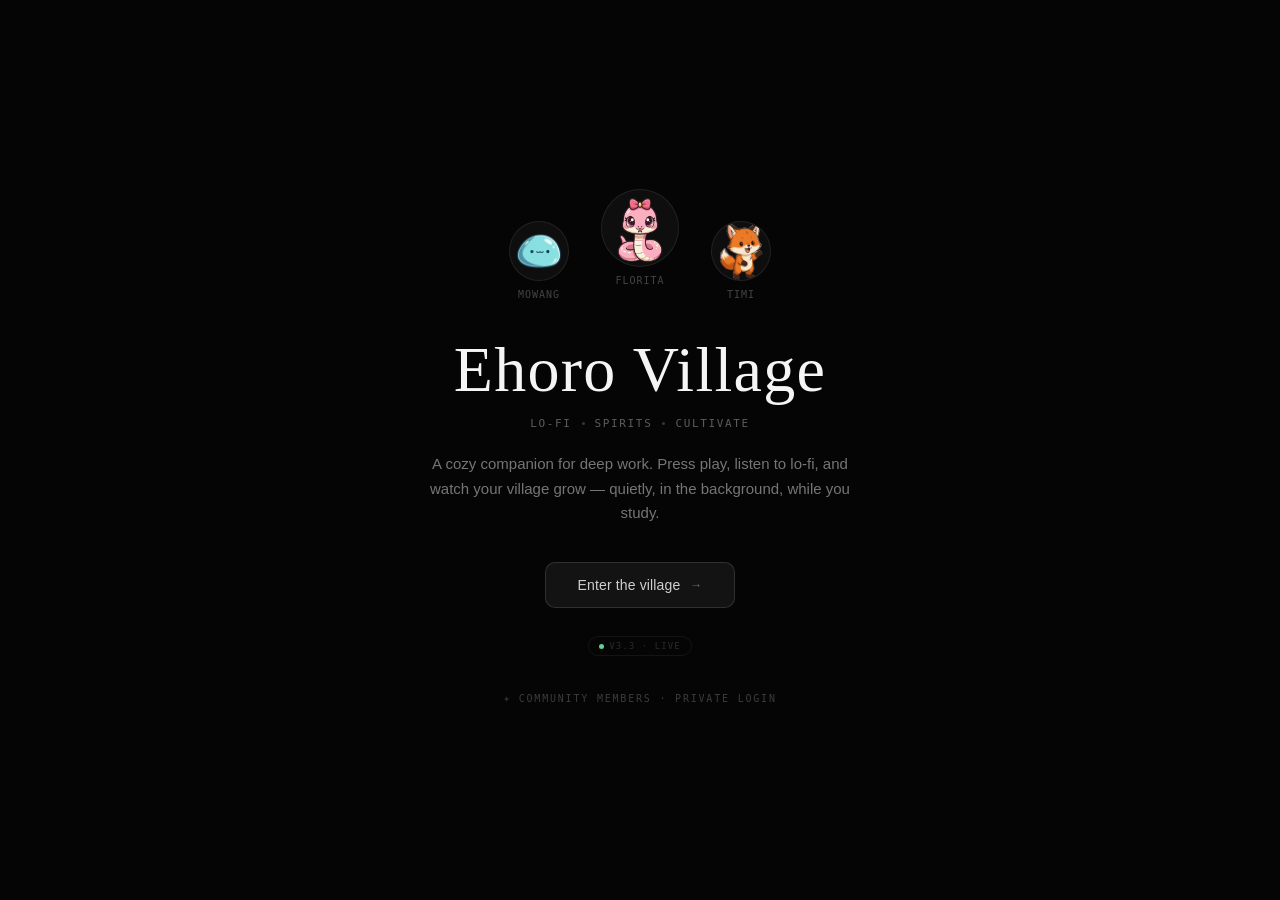
==== commit dd4efa0e: "Add files via upload" ====
--- a/index.html
+++ b/index.html
@@ -1001,6 +1001,7 @@
     <span class="lp-enter-arr">→</span>
   </button>
   <div class="lp-version"><span class="lp-live-dot"></span>V3.3 · live</div>
+  <a href="members.html" class="lp-members-link" style="position:relative;z-index:2;margin-top:30px;font-family:'JetBrains Mono',monospace;font-size:10px;letter-spacing:.18em;text-transform:uppercase;color:rgba(255,255,255,.22);text-decoration:none;display:inline-flex;align-items:center;gap:7px;padding:6px 10px;transition:color .25s" onmouseover="this.style.color='rgba(255,255,255,.55)'" onmouseout="this.style.color='rgba(255,255,255,.22)'"><span style="font-size:11px;opacity:.8">✦</span> community members · private login</a>
 </div>
 <!-- ═══ END LANDING PAGE ═══ -->
 
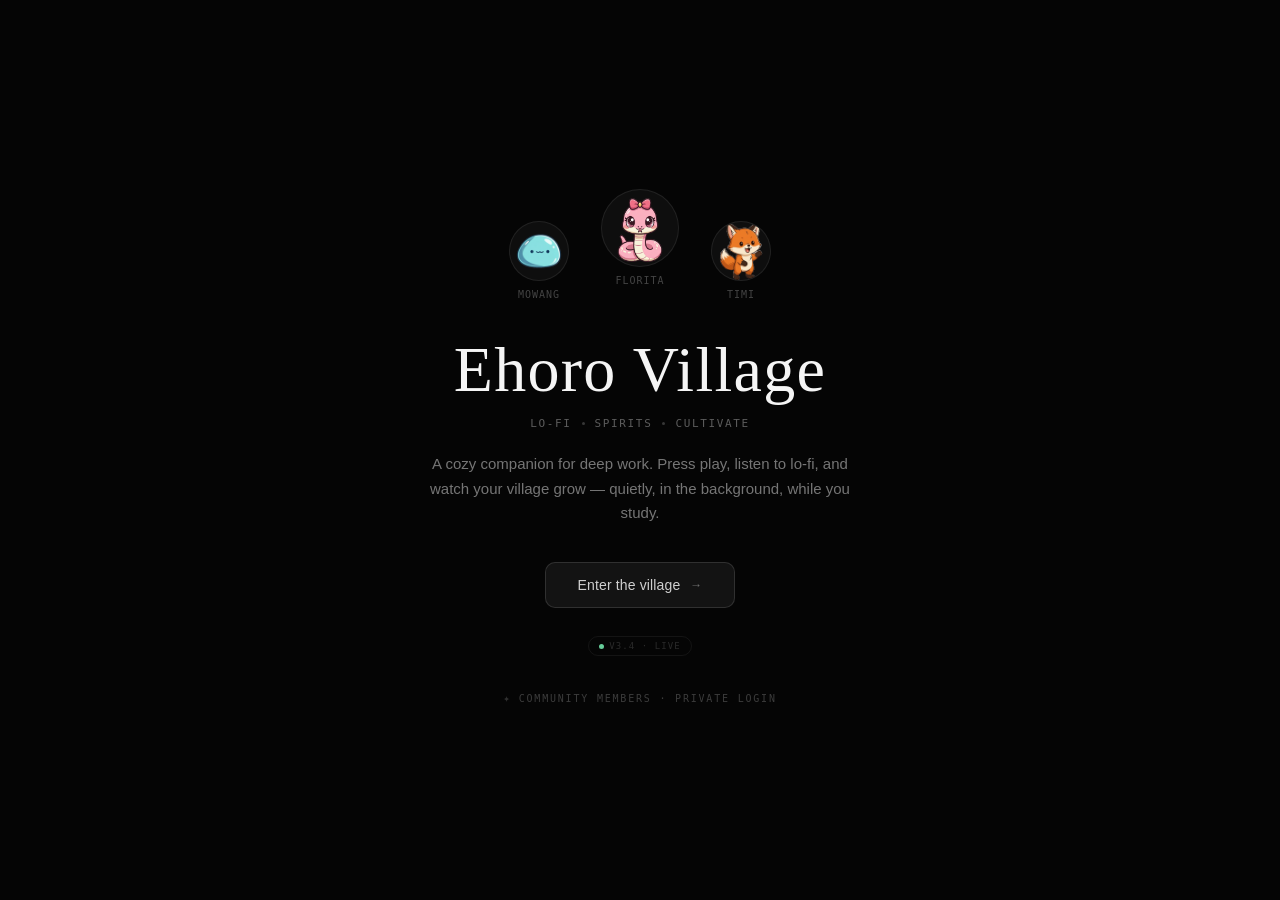
==== commit 1347fa3b: "Update index.html" ====
--- a/index.html
+++ b/index.html
@@ -1000,7 +1000,7 @@
     Enter the village
     <span class="lp-enter-arr">→</span>
   </button>
-  <div class="lp-version"><span class="lp-live-dot"></span>V3.3 · live</div>
+  <div class="lp-version"><span class="lp-live-dot"></span>V3.4 · live</div>
   <a href="members.html" class="lp-members-link" style="position:relative;z-index:2;margin-top:30px;font-family:'JetBrains Mono',monospace;font-size:10px;letter-spacing:.18em;text-transform:uppercase;color:rgba(255,255,255,.22);text-decoration:none;display:inline-flex;align-items:center;gap:7px;padding:6px 10px;transition:color .25s" onmouseover="this.style.color='rgba(255,255,255,.55)'" onmouseout="this.style.color='rgba(255,255,255,.22)'"><span style="font-size:11px;opacity:.8">✦</span> community members · private login</a>
 </div>
 <!-- ═══ END LANDING PAGE ═══ -->
@@ -1019,10 +1019,12 @@
 <div class="prof-overlay" id="profOverlay"><div class="prof-inner"><div class="prof-portrait"><img src="sprites/mowang_3.png"></div><div class="prof-name">Professor Mowang</div><div class="prof-role">Village Elder</div><div class="prof-bubble"><div class="prof-bubble-text" id="profText"></div></div><div id="profExtra"></div><div class="prof-dots" id="profDots"></div><button class="prof-btn" id="profBtn" onclick="nextProfStep()">Next</button><button class="prof-skip" onclick="finishProf()">Skip tutorial</button></div></div>
 <div class="settings-drop" id="settingsDrop"><div class="sd-item" onclick="toggleTheme()"><span class="sd-item-label"><svg width="14" height="14" viewBox="0 0 24 24" fill="none" stroke="currentColor" stroke-width="2"><circle cx="12" cy="12" r="5"/><path d="M12 1v2M12 21v2M4.22 4.22l1.42 1.42M18.36 18.36l1.42 1.42M1 12h2M21 12h2M4.22 19.78l1.42-1.42M18.36 5.64l1.42-1.42"/></svg> Theme</span><div class="sd-toggle" id="themeToggle"></div></div><div class="sd-divider"></div><div class="sd-item" onclick="showPrivacy()"><span class="sd-item-label">Privacy</span></div><div class="sd-divider"></div><div class="sd-item" onclick="showPatchNotes()"><span class="sd-item-label">Patch Notes</span></div><div class="sd-divider sdLogoutDiv"></div><div class="sd-item sdLogoutItem" onclick="doLogout()"><span class="sd-item-label">Logout</span></div></div>
 <div class="patch-overlay" id="patchNotes"><button class="patch-close" onclick="closePatchNotes()">✕ Close</button><div class="patch-inner">
-<div class="patch-banner"><div><div class="patch-banner-text">Ehoro Village<br>Patch V3.3</div><div class="patch-banner-sub">Polish &amp; Performance</div></div></div>
+<div class="patch-banner"><div><div class="patch-banner-text">Ehoro Village<br>Patch V3.4</div><div class="patch-banner-sub">A New Spirit</div></div></div>
 <div class="patch-author"><div class="patch-author-img"><img src="sprites/mowang_3.png"></div><div><div class="patch-author-name">Purple Prince</div><div class="patch-author-role">Lead Designer</div></div><span class="patch-date">May 2026</span></div>
 <div class="patch-body">
-<p>Hello villagers! V3.3 is a polish &amp; performance pass on top of the V3.2 systems update. Cleaner typography, smoother first-load, tighter spacing across the village. The deeper systems work (traits, alignment, building tiers) all carries forward — this update just makes the village feel the way it should.</p>
+<p>Hello villagers! V3.4 introduces a brand-new spirit to discover. Everything from the V3.2–3.3 systems and polish work carries forward — this update adds something rare to chase.</p>
+<div class="patch-heading">A New Spirit Stirs 🔮</div>
+<p><b>A forgotten idol has drifted into Ehoro Village.</b> Oluwa-Ito is a rare expedition specialist who only emerges from the most illustrious eggs. He simply desires to be remembered — and he brings back more loot from every expedition he joins. Keep hatching your finest eggs for a chance to meet him.</p>
 <div class="patch-heading">Cleaner Type, Calmer Loading 🌙</div>
 <p><b>Typography is now correctly applied across the village.</b> A long-standing CSS bug was silently breaking the custom serif headers, leaving most of the app in browser defaults. Fixed. The loading state has also been softened — instead of an alarming "Reconnecting…" flash, the village now quietly settles in.</p>
 <div class="patch-heading">Spirit Traits are Now Real ✦</div>
@@ -1052,7 +1054,7 @@
 </div>
 <div class="login gone" id="login"><div class="login-inner"><div class="login-brand"><div class="ehoro-title">Ehoro Village</div><p class="sub">lo-fi &middot; spirits &middot; cultivate</p></div><p class="login-tagline">Stream lo-fi music. Hatch spirits.<br>Your village grows while you study.</p><button class="l-btn" onclick="enterGuest()" style="background:var(--t1);color:var(--bg);margin-bottom:6px">🌙 Enter Village (no account needed)</button><div class="l-div" style="margin:12px 0 10px">or sign in / create account</div><div class="login-field" id="usernameField" style="display:none"><label>Username</label><input type="text" id="inUser" placeholder="pick a username"></div><div class="login-field"><label>Email</label><input type="email" id="inEmail" placeholder="you@email.com"></div><div class="login-field"><label>Password</label><input type="password" id="inPass" placeholder="&#x2022;&#x2022;&#x2022;&#x2022;&#x2022;&#x2022;&#x2022;&#x2022;" minlength="6"></div><button class="l-btn l-secondary" id="authBtn" onclick="doAuth()" style="background:transparent;border:1px solid var(--glass-border);color:var(--t1)">Sign In</button><div class="l-error" id="authError"></div><div class="l-div" style="margin:10px 0">or</div><button class="l-secondary" onclick="doGoogleAuth()" style="display:flex;align-items:center;justify-content:center;gap:8px"><svg width="16" height="16" viewBox="0 0 24 24"><path d="M22.56 12.25c0-.78-.07-1.53-.2-2.25H12v4.26h5.92a5.06 5.06 0 0 1-2.2 3.32v2.77h3.57c2.08-1.92 3.28-4.74 3.28-8.1z" fill="#4285F4"/><path d="M12 23c2.97 0 5.46-.98 7.28-2.66l-3.57-2.77c-.98.66-2.23 1.06-3.71 1.06-2.86 0-5.29-1.93-6.16-4.53H2.18v2.84C3.99 20.53 7.7 23 12 23z" fill="#34A853"/><path d="M5.84 14.09c-.22-.66-.35-1.36-.35-2.09s.13-1.43.35-2.09V7.07H2.18A11.96 11.96 0 0 0 0 12c0 1.94.46 3.77 1.28 5.4l3.56-2.77.01-.54z" fill="#FBBC05"/><path d="M12 4.75c1.62 0 3.06.56 4.21 1.64l3.15-3.15C17.45 1.09 14.97 0 12 0 7.7 0 3.99 2.47 2.18 6.07l3.66 2.84c.87-2.6 3.3-4.16 6.16-4.16z" fill="#EA4335"/></svg> Continue with Google</button><button class="l-toggle" id="authToggle" onclick="toggleAuthMode()" style="margin-top:10px">Need an account? Sign up</button></div></div>
 <div class="shell on" id="shell">
-<div class="topbar"><div class="tb-brand" style="display:flex;align-items:center;gap:7px">Ehoro Village <span onclick="showPatchNotes()" style="font-size:.38rem;font-family:'JetBrains Mono',monospace;color:var(--t4);border:1px solid var(--border);border-radius:4px;padding:2px 5px;cursor:pointer;letter-spacing:.05em;font-weight:400;transition:color .15s" onmouseenter="this.style.color='var(--t2)'" onmouseleave="this.style.color='var(--t4)'">V3.3 ✦</span></div><div class="tb-right"><div class="tb-rank" id="tbRank" onmouseenter="showRankTooltip()" onmouseleave="hideRankTooltip()" onclick="toggleRankTooltip()"><span class="tb-rank-name" id="tbRankName">Ember</span><span class="tb-rank-pts" id="tbRankPts">0 pts</span><div class="rank-tooltip" id="rankTooltip"></div></div><button class="tb-gear" onclick="toggleSettings()" title="Settings"><svg width="18" height="18" viewBox="0 0 24 24" fill="none" stroke="currentColor" stroke-width="1.8"><path d="M12.22 2h-.44a2 2 0 0 0-2 2v.18a2 2 0 0 1-1 1.73l-.43.25a2 2 0 0 1-2 0l-.15-.08a2 2 0 0 0-2.73.73l-.22.38a2 2 0 0 0 .73 2.73l.15.1a2 2 0 0 1 1 1.72v.51a2 2 0 0 1-1 1.74l-.15.09a2 2 0 0 0-.73 2.73l.22.38a2 2 0 0 0 2.73.73l.15-.08a2 2 0 0 1 2 0l.43.25a2 2 0 0 1 1 1.73V20a2 2 0 0 0 2 2h.44a2 2 0 0 0 2-2v-.18a2 2 0 0 1 1-1.73l.43-.25a2 2 0 0 1 2 0l.15.08a2 2 0 0 0 2.73-.73l.22-.39a2 2 0 0 0-.73-2.73l-.15-.08a2 2 0 0 1-1-1.74v-.5a2 2 0 0 1 1-1.74l.15-.09a2 2 0 0 0 .73-2.73l-.22-.38a2 2 0 0 0-2.73-.73l-.15.08a2 2 0 0 1-2 0l-.43-.25a2 2 0 0 1-1-1.73V4a2 2 0 0 0-2-2z"/><circle cx="12" cy="12" r="3"/></svg></button><div id="tbAuth"><button class="tb-signin" onclick="showLogin()">Sign In</button></div></div></div>
+<div class="topbar"><div class="tb-brand" style="display:flex;align-items:center;gap:7px">Ehoro Village <span onclick="showPatchNotes()" style="font-size:.38rem;font-family:'JetBrains Mono',monospace;color:var(--t4);border:1px solid var(--border);border-radius:4px;padding:2px 5px;cursor:pointer;letter-spacing:.05em;font-weight:400;transition:color .15s" onmouseenter="this.style.color='var(--t2)'" onmouseleave="this.style.color='var(--t4)'">V3.4 ✦</span></div><div class="tb-right"><div class="tb-rank" id="tbRank" onmouseenter="showRankTooltip()" onmouseleave="hideRankTooltip()" onclick="toggleRankTooltip()"><span class="tb-rank-name" id="tbRankName">Ember</span><span class="tb-rank-pts" id="tbRankPts">0 pts</span><div class="rank-tooltip" id="rankTooltip"></div></div><button class="tb-gear" onclick="toggleSettings()" title="Settings"><svg width="18" height="18" viewBox="0 0 24 24" fill="none" stroke="currentColor" stroke-width="1.8"><path d="M12.22 2h-.44a2 2 0 0 0-2 2v.18a2 2 0 0 1-1 1.73l-.43.25a2 2 0 0 1-2 0l-.15-.08a2 2 0 0 0-2.73.73l-.22.38a2 2 0 0 0 .73 2.73l.15.1a2 2 0 0 1 1 1.72v.51a2 2 0 0 1-1 1.74l-.15.09a2 2 0 0 0-.73 2.73l.22.38a2 2 0 0 0 2.73.73l.15-.08a2 2 0 0 1 2 0l.43.25a2 2 0 0 1 1 1.73V20a2 2 0 0 0 2 2h.44a2 2 0 0 0 2-2v-.18a2 2 0 0 1 1-1.73l.43-.25a2 2 0 0 1 2 0l.15.08a2 2 0 0 0 2.73-.73l.22-.39a2 2 0 0 0-.73-2.73l-.15-.08a2 2 0 0 1-1-1.74v-.5a2 2 0 0 1 1-1.74l.15-.09a2 2 0 0 0 .73-2.73l-.22-.38a2 2 0 0 0-2.73-.73l-.15.08a2 2 0 0 1-2 0l-.43-.25a2 2 0 0 1-1-1.73V4a2 2 0 0 0-2-2z"/><circle cx="12" cy="12" r="3"/></svg></button><div id="tbAuth"><button class="tb-signin" onclick="showLogin()">Sign In</button></div></div></div>
 <div class="content">
 <div class="video-area"><div class="video-embed" id="videoEmbed"><div class="video-placeholder" id="videoPlaceholder" onclick="startStream()"><div class="vp-play">&#x25B6;</div><div class="vp-text" id="vpText">☕ Bossa Nova Jazz</div>
 </div></div><div class="player-strip"><button class="ps-play" id="psPlay" onclick="startStream()">&#x25B6;</button><div class="ps-info"><div class="ps-title" id="psTitle">Bossa Nova Jazz</div>
@@ -1252,9 +1254,15 @@
     bio:'Felt empty for a long time before finding his way to the village. He hopes that making new friends will finally make him feel whole again.',
     innate:{name:'Steady Sip', desc:'-10% Rest Time'},
     img:['sprites/basu_basu_1.png','sprites/basu_basu_2.png','sprites/basu_basu_3.png']
+  },
+  oluwa_ito:{
+    name:'Oluwa-Ito',
+    bio:'A forgotten idol, Oluwa-Ito simply desires to be remembered.',
+    innate:{name:'Idol’s Call', desc:'+10% Expedition Loot'},
+    img:['sprites/oluwa_ito_1.png','sprites/oluwa_ito_2.png','sprites/oluwa_ito_3.png']
   }
 };
-const TYPE_MAP={fox_lavender:'timi',fox_fire:'timi',panda:'bayo',slime:'mowang',timi:'timi',bayo:'bayo',mowang:'mowang',florita:'florita',simi:'simi',basu_basu:'basu_basu'};
+const TYPE_MAP={fox_lavender:'timi',fox_fire:'timi',panda:'bayo',slime:'mowang',timi:'timi',bayo:'bayo',mowang:'mowang',florita:'florita',simi:'simi',basu_basu:'basu_basu',oluwa_ito:'oluwa_ito'};
 function spiritKey(t){return TYPE_MAP[t]||t}
 function spiritImg(t,s){const k=spiritKey(t),d=SPIRIT_DATA[k];return d?d.img[Math.min(s,2)]:'sprites/timi_1.png'}
 function spiritName(t){return SPIRIT_DATA[spiritKey(t)]?.name||t}
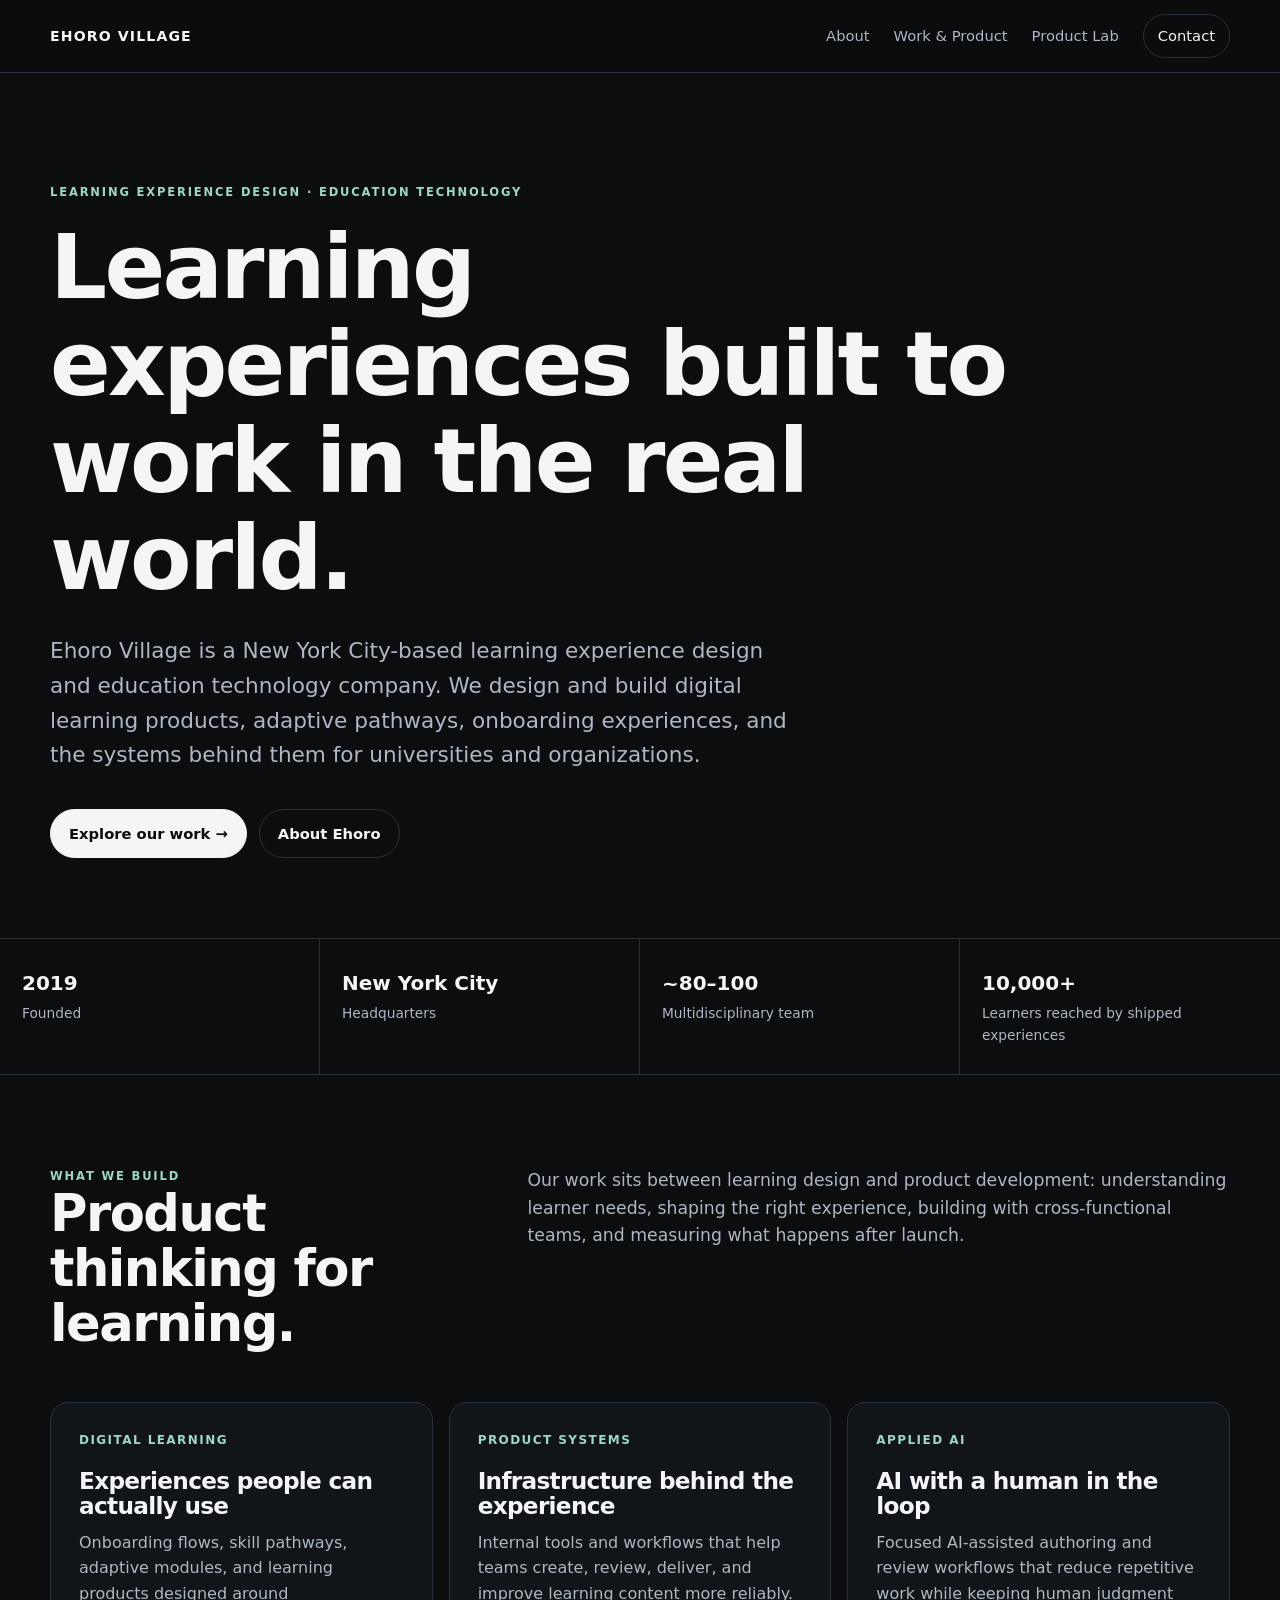
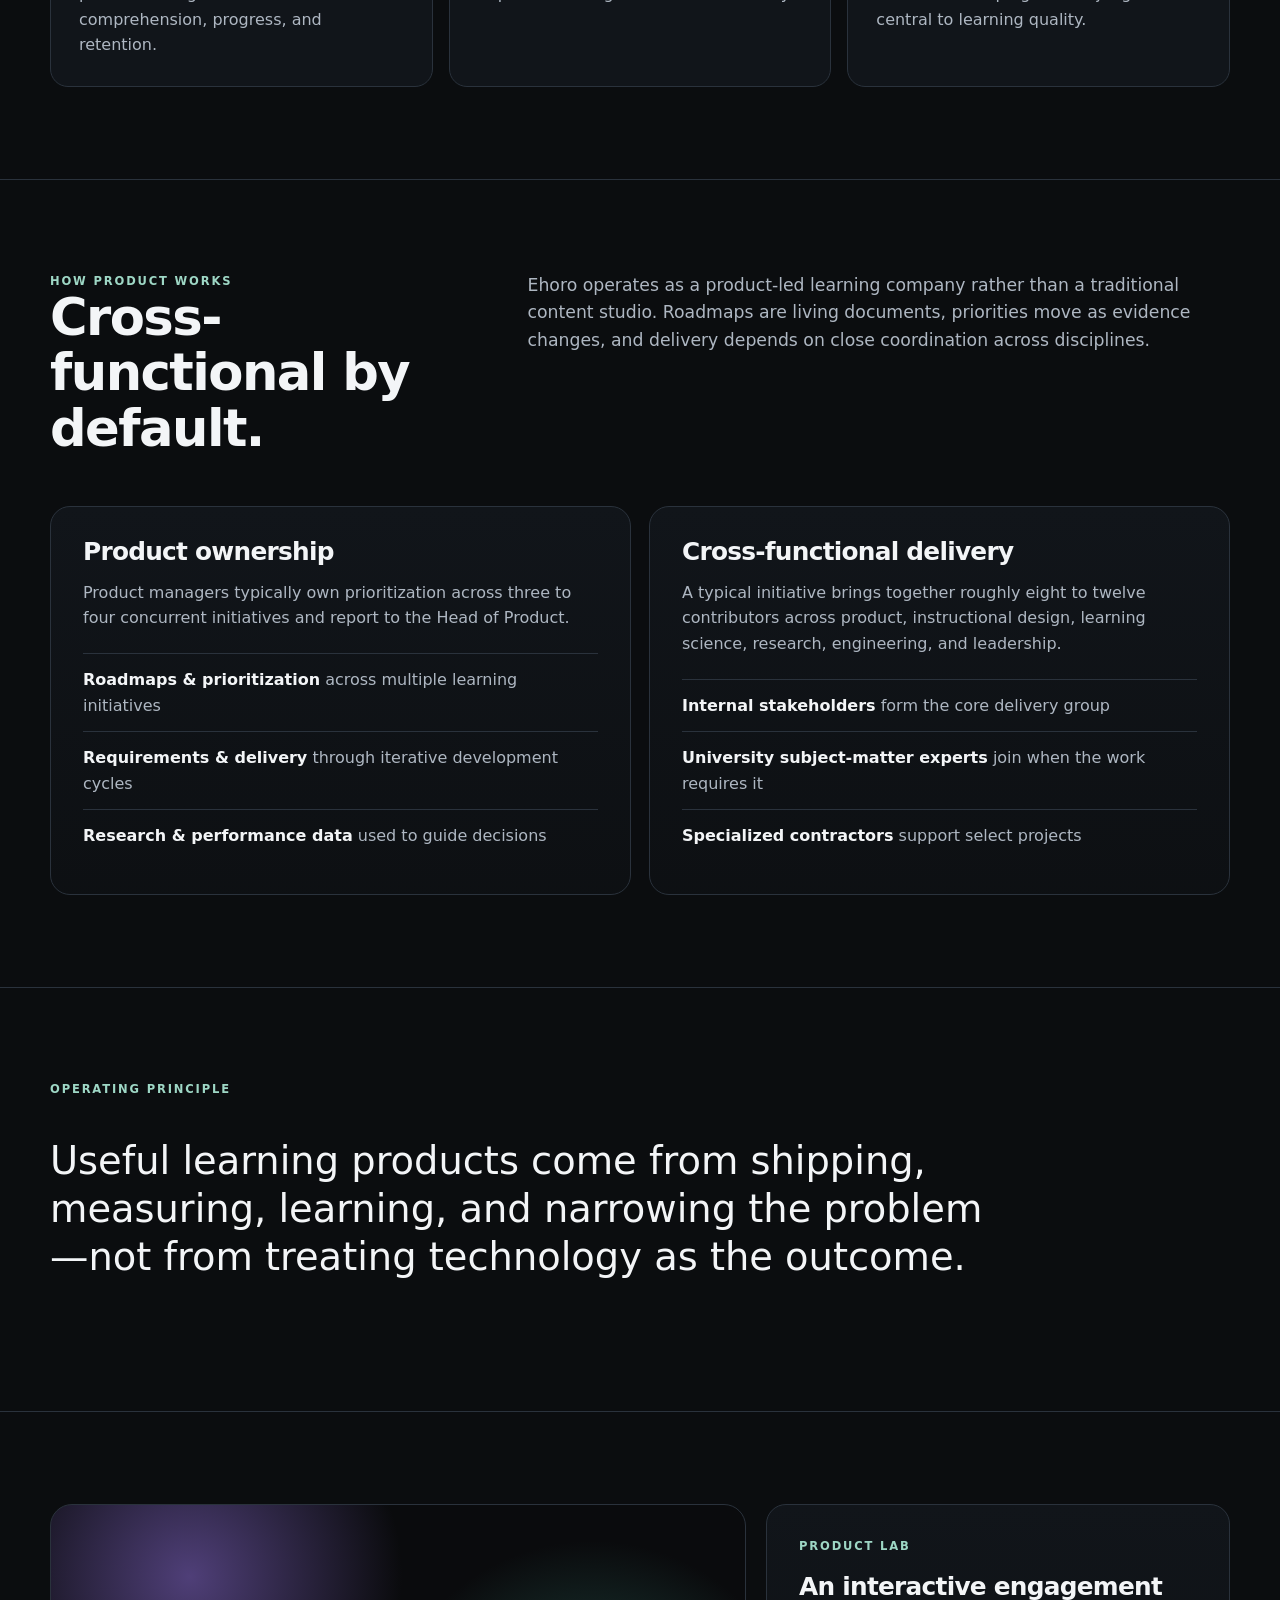
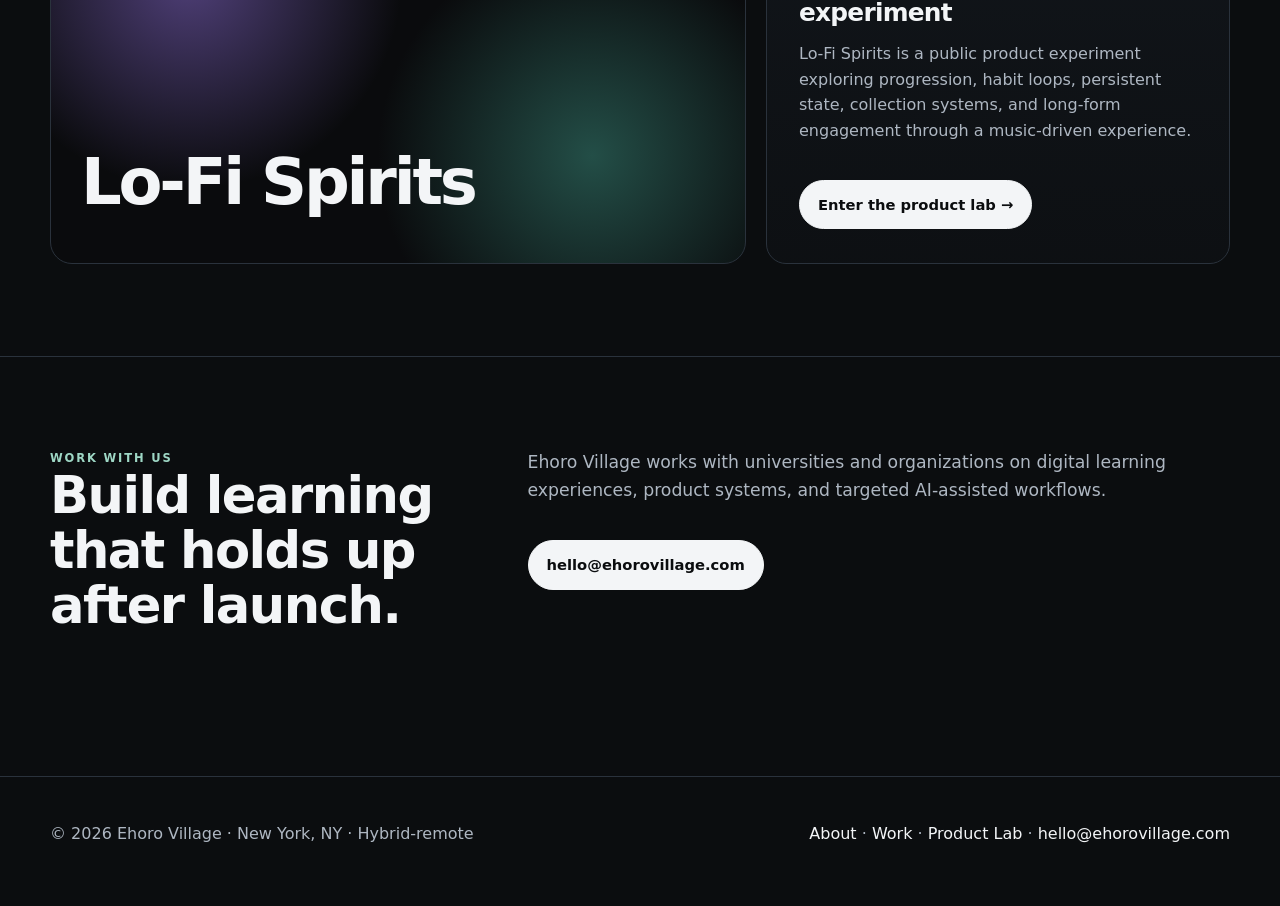
==== commit d3871636: "Make company presence the public homepage" ====
--- a/index.html
+++ b/index.html
@@ -1,4326 +1,59 @@
-<!DOCTYPE html>
-
-<html lang="en" data-theme="dark">
+<!doctype html>
+<html lang="en">
 <head>
-<meta charset="UTF-8">
-<meta name="viewport" content="width=device-width, initial-scale=1.0, maximum-scale=1.0, user-scalable=no, viewport-fit=cover">
-<meta http-equiv="Content-Security-Policy" content="default-src 'self'; script-src 'self' 'unsafe-inline' cdn.jsdelivr.net; style-src 'self' 'unsafe-inline' fonts.googleapis.com; font-src fonts.gstatic.com; img-src 'self' data:; frame-src www.youtube.com youtube.com; connect-src eyqddqtlgthgkiqjavyx.supabase.co *.supabase.co;">
-<title>Ehoro Village — Lo-Fi Spirits</title>
-<meta name="description" content="A cozy lo-fi music companion with spirit collection. Listen, hatch, evolve, and grow your village.">
-<meta property="og:title" content="Ehoro Village — Lo-Fi Spirits">
-<meta property="og:description" content="A cozy lo-fi music companion with spirit collection. Listen, hatch, evolve, and grow your village.">
+<meta charset="utf-8">
+<meta name="viewport" content="width=device-width,initial-scale=1">
+<title>Ehoro Village | Learning Experience Design & Education Technology</title>
+<meta name="description" content="Ehoro Village is a New York City-based learning experience design and education technology company building digital learning products, adaptive pathways, and AI-assisted learning workflows for universities and organizations.">
+<meta name="keywords" content="Ehoro Village, learning experience design, education technology, EdTech, product management, instructional design, learning science, digital learning, AI-assisted learning, New York">
+<link rel="canonical" href="https://ubseoul.github.io/ehoro_village_music/">
+<meta property="og:type" content="website">
+<meta property="og:title" content="Ehoro Village | Learning Experience Design & Education Technology">
+<meta property="og:description" content="Digital learning products built by product, learning science, instructional design, research, and engineering teams.">
+<meta property="og:url" content="https://ubseoul.github.io/ehoro_village_music/">
 <meta property="og:image" content="https://ubseoul.github.io/ehoro_village_music/sprites/timi_3.png">
-<meta property="og:url" content="https://ubseoul.github.io/ehoro_village_music/">
-<meta property="og:type" content="website">
 <meta name="twitter:card" content="summary">
-<meta name="twitter:title" content="Ehoro Village — Lo-Fi Spirits">
-<meta name="twitter:description" content="A cozy lo-fi music companion with spirit collection.">
-<meta name="twitter:image" content="https://ubseoul.github.io/ehoro_village_music/sprites/timi_3.png">
 <link rel="icon" type="image/png" href="sprites/favicon.png">
-<link rel="preconnect" href="https://fonts.googleapis.com">
-<link href="https://fonts.googleapis.com/css2?family=Outfit:wght@300;400;500;600&family=Fraunces:ital,opsz,wght@0,9..144,300;0,9..144,500;0,9..144,700;1,9..144,300&family=JetBrains+Mono:wght@300;400&display=swap" rel="stylesheet">
-<script src="https://cdn.jsdelivr.net/npm/@supabase/supabase-js@2.0.0/dist/umd/supabase.min.js"></script>
-<style>
-  /* ═══ CUSTOM BRAND FONT ═══ */
-@font-face {
-  font-family: 'EhoroBrand';
-  src: url('./ehoro-font.ttf') format('truetype');
-  font-weight: normal;
-  font-style: normal;
+<link rel="stylesheet" href="styles.css">
+<script type="application/ld+json">
+{
+  "@context":"https://schema.org",
+  "@type":"Organization",
+  "name":"Ehoro Village",
+  "url":"https://ubseoul.github.io/ehoro_village_music/",
+  "description":"A learning experience design and education technology company that builds digital learning products and AI-assisted learning workflows for universities and organizations.",
+  "foundingDate":"2019",
+  "address":{"@type":"PostalAddress","addressLocality":"New York","addressRegion":"NY","addressCountry":"US"},
+  "numberOfEmployees":{"@type":"QuantitativeValue","minValue":80,"maxValue":100},
+  "email":"hello@ehorovillage.com",
+  "knowsAbout":["Learning experience design","Education technology","Digital learning","Product management","Instructional design","Learning science","AI-assisted learning tools"]
 }
-
-/* Utility class to apply it anywhere you want */
-.ehoro-title {
-  font-family: 'EhoroBrand', serif !important;
-  font-weight: normal !important;
-  font-style: normal !important;
-  /* Adding a tiny bit of size just so it pops when it works */
-  font-size: 1.2em !important; 
-}
-:root{--glass:rgba(12,12,12,.55);--glass-border:rgba(255,255,255,.08);--glass-hover:rgba(255,255,255,.04);--blur:blur(20px);--radius:14px;--radius-sm:10px}
-[data-theme="dark"]{--bg:#050505;--surface:rgba(15,15,15,.7);--border:rgba(255,255,255,.06);--border-l:rgba(255,255,255,.12);--t1:#f5f5f5;--t2:#b0b0b0;--t3:#808080;--t4:#505050;--accent-dim:rgba(255,255,255,.04);--accent-soft:rgba(255,255,255,.08);--logo-color:#f5f5f5;--toast-bg:rgba(20,20,20,.9);--positive:#6c9;--negative:#c77;--special:#c8f;--card-bg:rgba(255,255,255,.04);--card-border:rgba(255,255,255,.08)}
-[data-theme="light"]{--bg:#f0ede8;--surface:rgba(235,232,226,.85);--border:rgba(0,0,0,.10);--border-l:rgba(0,0,0,.20);--t1:#1a1614;--t2:#3d3830;--t3:#6b6258;--t4:#9a9088;--accent-dim:rgba(0,0,0,.04);--accent-soft:rgba(0,0,0,.07);--logo-color:#1a1614;--toast-bg:rgba(224,221,214,.95);--positive:#2a7a4a;--negative:#a83030;--special:#7040a0;--card-bg:rgba(0,0,0,.04);--card-border:rgba(0,0,0,.10);--glass:rgba(240,237,232,.75);--glass-border:rgba(0,0,0,.10)}
-*{margin:0;padding:0;box-sizing:border-box}html,body{height:100%;overflow:hidden}
-body{font-family:'Outfit',sans-serif;background:var(--bg);color:var(--t1);-webkit-font-smoothing:antialiased;transition:background .4s,color .4s}
-/* V1.3 POLISH: Better transition curves throughout */
-button,input,select,.spirit-card,.hatch-slot,.pill-row,.ing-row,.tab-btn,.modal-box,.toast{transition:all .25s cubic-bezier(.4,0,.2,1)}
-/* V1.3 POLISH: Tactile button feedback */
-button:active,.spirit-card:active,.hatch-slot:active,.pill-row:active{transform:scale(.98)}
-/* V1.3 POLISH: Focus states for accessibility */
-button:focus-visible,input:focus-visible,select:focus-visible,.spirit-card:focus-visible,.hatch-slot:focus-visible{outline:2px solid var(--t1);outline-offset:2px}
-/* V1.3 POLISH: Reduced motion support */
-@media (prefers-reduced-motion: reduce){*,*::before,*::after{animation-duration:0.01ms !important;transition-duration:0.01ms !important}}
-/* ONBOARD */
-.onboard{position:fixed;inset:0;z-index:200;background:var(--bg);display:flex;align-items:center;justify-content:center;transition:opacity .4s}.onboard.gone{opacity:0;pointer-events:none}
-
-.ob-inner{width:100%;max-width:380px;padding:0 28px;text-align:center}.ob-icon{width:80px;height:80px;margin:0 auto 16px;border-radius:50%;overflow:hidden}.ob-icon img{width:100%;height:100%;object-fit:cover}
-.ob-title{font-family:'Fraunces',serif;font-size:1.6rem;font-weight:500;margin-bottom:8px}.ob-desc{font-size:.85rem;color:var(--t2);line-height:1.5;margin-bottom:28px}
-.ob-dots{display:flex;gap:6px;justify-content:center;margin-bottom:24px}.ob-dot{width:8px;height:8px;border-radius:50%;background:var(--t4);transition:all .2s}.ob-dot.on{background:var(--t1);width:20px;border-radius:4px}
-.ob-btn{padding:13px 32px;background:var(--t1);color:var(--bg);border:none;border-radius:8px;font-family:inherit;font-size:.85rem;font-weight:600;cursor:pointer}.ob-skip{display:block;margin:12px auto 0;background:none;border:none;color:var(--t4);font-family:inherit;font-size:.7rem;cursor:pointer}
-/* WELCOME BACK */
-.wb-overlay{position:fixed;inset:0;z-index:150;background:var(--bg);display:flex;align-items:center;justify-content:center;transition:opacity .5s}.wb-overlay.gone{opacity:0;pointer-events:none}
-.wb-inner{width:100%;max-width:360px;padding:0 28px;text-align:center}
-.wb-portrait{width:72px;height:72px;border-radius:50%;overflow:hidden;margin:0 auto 16px;border:2px solid var(--card-border)}.wb-portrait img{width:100%;height:100%;object-fit:cover}
-.wb-msg{font-family:'Fraunces',serif;font-size:1.3rem;font-weight:300;font-style:italic;color:var(--t1);margin-bottom:8px;line-height:1.4}
-.wb-gains{font-size:.75rem;color:var(--t2);margin-bottom:24px;line-height:1.6}
-.wb-btn{padding:13px 32px;background:var(--t1);color:var(--bg);border:none;border-radius:8px;font-family:inherit;font-size:.85rem;font-weight:600;cursor:pointer}
-/* GUEST BANNER */
-.guest-banner{position:fixed;bottom:0;left:0;right:0;z-index:60;background:var(--glass);backdrop-filter:var(--blur);-webkit-backdrop-filter:var(--blur);border-top:1px solid var(--glass-border);padding:14px 20px;padding-bottom:calc(14px + env(safe-area-inset-bottom));display:flex;align-items:center;justify-content:center;gap:16px;transform:translateY(100%);transition:transform .4s}.guest-banner.show{transform:translateY(0)}
-.guest-banner-text{font-size:.8rem;color:var(--t2)}.guest-banner-text b{color:var(--t1)}.guest-banner-btn{padding:8px 20px;background:var(--t1);color:var(--bg);border:none;border-radius:8px;font-family:inherit;font-size:.8rem;font-weight:600;cursor:pointer}
-/* LOGIN */
-.login{position:fixed;inset:0;z-index:100;background:var(--bg);display:flex;align-items:center;justify-content:center;transition:opacity .5s}.login.gone{opacity:0;pointer-events:none}
-.login-inner{width:100%;max-width:360px;padding:0 28px}.login-brand{text-align:center;margin-bottom:48px}
-.login-brand h1{font-family:'Fraunces',serif;font-size:2rem;font-weight:300;font-style:italic;color:var(--logo-color);margin-bottom:4px}.login-brand .sub{font-size:.6rem;color:var(--t3);letter-spacing:.25em;text-transform:uppercase}
-.login-field{margin-bottom:16px}.login-field label{display:block;font-size:.65rem;color:var(--t3);text-transform:uppercase;letter-spacing:.12em;margin-bottom:7px;font-weight:500}
-.login-field input{width:100%;background:var(--glass);border:1px solid var(--glass-border);border-radius:var(--radius-sm);padding:12px 16px;color:var(--t1);font-family:inherit;font-size:.85rem;outline:none}.login-field input:focus{border-color:var(--border-l)}
-.l-btn{width:100%;padding:13px;margin-top:8px;background:var(--t1);color:var(--bg);border:none;border-radius:var(--radius-sm);font-family:inherit;font-size:.85rem;font-weight:600;cursor:pointer}.l-btn:disabled{opacity:.35}
-.l-div{display:flex;align-items:center;gap:14px;margin:22px 0;color:var(--t4);font-size:.6rem;text-transform:uppercase;letter-spacing:.15em}.l-div::before,.l-div::after{content:'';flex:1;height:1px;background:var(--border)}
-.l-secondary{width:100%;padding:12px;background:var(--glass);border:1px solid var(--glass-border);border-radius:var(--radius-sm);color:var(--t2);font-family:inherit;font-size:.85rem;cursor:pointer}.l-secondary:hover{border-color:var(--border-l);color:var(--t1)}
-.l-toggle{display:block;text-align:center;margin-top:20px;background:none;border:none;color:var(--t3);font-family:inherit;font-size:.75rem;cursor:pointer;text-decoration:underline;text-underline-offset:3px}
-.l-error{color:#e55;font-size:.75rem;text-align:center;margin-top:12px;min-height:18px}.l-error.ok{color:#5b5}
-/* SHELL */
-.shell{height:100vh;height:100dvh;display:flex;flex-direction:column;opacity:0;transition:opacity .4s .2s;overflow:hidden}.shell.on{opacity:1}
-/* TOPBAR */
-.topbar{height:48px;min-height:48px;background:var(--glass);backdrop-filter:var(--blur);-webkit-backdrop-filter:var(--blur);border-bottom:1px solid var(--glass-border);display:flex;align-items:center;justify-content:space-between;padding:0 18px;z-index:10;flex-shrink:0}
-.tb-brand{font-family:'Fraunces',serif;font-size:1.05rem;font-weight:300;font-style:italic;color:var(--logo-color)}
-.tb-right{display:flex;align-items:center;gap:10px}
-.tb-rank{display:flex;align-items:center;gap:6px;background:var(--card-bg);border:1px solid var(--card-border);border-radius:8px;padding:5px 12px}
-.tb-rank-name{font-size:.65rem;font-weight:500}.tb-rank-pts{font-family:'JetBrains Mono',monospace;font-size:.55rem;color:var(--t3)}
-.tb-gear{background:none;border:none;color:var(--t2);cursor:pointer;padding:6px;line-height:1;border-radius:6px;display:flex;align-items:center}.tb-gear:hover{color:var(--t1);background:var(--glass-hover)}
-.tb-signin{background:none;border:1px solid var(--glass-border);border-radius:6px;padding:4px 12px;color:var(--t2);font-family:inherit;font-size:.65rem;cursor:pointer}.tb-signin:hover{border-color:var(--border-l);color:var(--t1)}
-.tb-user{font-size:.7rem;color:var(--t2)}
-/* SETTINGS DROP */
-.settings-drop{position:fixed;top:52px;right:12px;z-index:40;background:var(--glass);backdrop-filter:var(--blur);-webkit-backdrop-filter:var(--blur);border:1px solid var(--glass-border);border-radius:var(--radius);padding:8px;min-width:180px;box-shadow:0 8px 32px rgba(0,0,0,.3);opacity:0;transform:translateY(-6px);pointer-events:none;transition:all .2s}.settings-drop.open{opacity:1;transform:translateY(0);pointer-events:all}
-.sd-item{display:flex;align-items:center;justify-content:space-between;padding:10px 12px;border-radius:8px;cursor:pointer;font-size:.75rem;color:var(--t2);transition:background .1s}.sd-item:hover{background:var(--glass-hover)}.sd-item-label{display:flex;align-items:center;gap:8px}
-.sd-toggle{width:34px;height:18px;border-radius:9px;background:var(--border);position:relative;transition:background .2s;cursor:pointer}.sd-toggle.on{background:var(--t2)}.sd-toggle::after{content:'';position:absolute;top:2px;left:2px;width:14px;height:14px;border-radius:50%;background:var(--t1);transition:transform .2s}.sd-toggle.on::after{transform:translateX(16px)}.sd-divider{height:1px;background:var(--border);margin:4px 0}
-/* CONTENT */
-.content{flex:1;display:flex;overflow:hidden;min-height:0}
-/* VIDEO */
-.video-area{flex:1;display:flex;flex-direction:column;min-width:0;overflow:hidden;background:#000}
-.video-embed{flex:1;position:relative;min-height:0}.video-embed iframe{position:absolute;inset:0;width:100%;height:100%;border:none}
-.video-placeholder{position:absolute;inset:0;display:flex;align-items:center;justify-content:center;flex-direction:column;gap:16px;background:var(--bg);cursor:pointer}.video-placeholder:hover{background:var(--surface)}
-.vp-play{width:64px;height:64px;border-radius:50%;border:1.5px solid var(--t4);display:flex;align-items:center;justify-content:center;font-size:1.3rem;color:var(--t3)}.vp-text{font-size:.7rem;color:var(--t4);letter-spacing:.15em;text-transform:uppercase}.video-embed.loaded .video-placeholder{display:none}
-/* PLAYER STRIP — simplified */
-.player-strip{height:44px;min-height:44px;background:var(--glass);backdrop-filter:var(--blur);-webkit-backdrop-filter:var(--blur);border-top:1px solid var(--glass-border);display:flex;align-items:center;padding:0 16px;gap:10px;flex-shrink:0}
-.ps-play{width:28px;height:28px;background:var(--t1);color:var(--bg);border:none;border-radius:50%;display:flex;align-items:center;justify-content:center;font-size:.6rem;cursor:pointer;flex-shrink:0}
-.ps-info{flex:1;min-width:0}.ps-title{font-size:.7rem;font-weight:500;white-space:nowrap;overflow:hidden;text-overflow:ellipsis}.ps-sub{font-size:.5rem;color:var(--positive);display:flex;align-items:center;gap:4px}
-.ps-live-dot{width:5px;height:5px;border-radius:50%;background:var(--positive);animation:livePulse 2s infinite}
-@keyframes livePulse{0%,100%{opacity:1}50%{opacity:.4}}
-/* V1.3 POLISH: Egg progress with subtle glow at 90%+ */
-.egg-progress{padding:8px 14px;border-bottom:1px solid var(--border);display:flex;align-items:center;gap:10px;transition:box-shadow .5s ease}
-.egg-progress.near-ready{box-shadow:0 0 16px rgba(255,255,255,.08)}
-[data-theme="light"] .egg-progress.near-ready{box-shadow:0 0 16px rgba(0,0,0,.06)}
-.egg-progress-label{font-size:.55rem;color:var(--t3);flex-shrink:0}.egg-progress-bar{flex:1;height:2px;background:var(--border);border-radius:2px;overflow:hidden}.egg-progress-fill{height:100%;background:var(--t1);border-radius:2px;transition:width .8s cubic-bezier(.4,0,.2,1);width:0%}.egg-progress-time{font-family:'JetBrains Mono',monospace;font-size:.5rem;color:var(--t3);min-width:40px;text-align:right}
-/* SIDEBAR */
-.sidebar{width:320px;min-width:320px;background:var(--glass);backdrop-filter:var(--blur);-webkit-backdrop-filter:var(--blur);border-left:1px solid var(--glass-border);display:flex;flex-direction:column;overflow:hidden;padding-bottom:env(safe-area-inset-bottom)}
-/* TABS */
-.tab-nav{display:flex;border-bottom:1px solid var(--border);padding:4px 10px;gap:2px}
-.tab-btn{flex:1;padding:7px 0;background:none;border:none;border-radius:8px;color:var(--t3);font-family:inherit;font-size:.55rem;font-weight:500;letter-spacing:.06em;text-transform:uppercase;cursor:pointer}.tab-btn:hover{color:var(--t2);background:var(--glass-hover)}.tab-btn.on{color:var(--t1);background:var(--accent-soft)}
-.tab-panels{flex:1;overflow:hidden;position:relative}.tab-panel{position:absolute;inset:0;overflow-y:auto;padding:10px;opacity:0;pointer-events:none;transition:opacity .2s}.tab-panel.on{opacity:1;pointer-events:all}.tab-panel::-webkit-scrollbar{width:3px}.tab-panel::-webkit-scrollbar-thumb{background:var(--border);border-radius:3px}
-/* SPIRIT CARDS — V2.4 REWORK */
-.spirits-grid{display:flex;flex-direction:column;gap:8px}
-.spirits-count{display:none}
-.spirit-card{display:flex;align-items:center;gap:12px;padding:14px 16px;background:var(--card-bg);border:1px solid var(--card-border);border-radius:var(--radius);cursor:pointer;transition:all .2s cubic-bezier(.4,0,.2,1);min-height:72px}.spirit-card:hover{background:var(--accent-soft);border-color:var(--border-l);transform:translateY(-2px);box-shadow:0 4px 16px rgba(0,0,0,.12)}
-[data-theme="light"] .spirit-card:hover{box-shadow:0 4px 16px rgba(0,0,0,.06)}
-.spirit-card-img{width:52px;height:52px;border-radius:50%;overflow:hidden;flex-shrink:0;position:relative}
-.spirit-card-img img{width:100%;height:100%;object-fit:cover;position:relative;z-index:1}
-.spirit-card-img::before{content:'';position:absolute;inset:-4px;border-radius:50%;z-index:0;opacity:0}
-.spirit-card-img.evo-1::before{opacity:1;background:conic-gradient(from 0deg,transparent,rgba(140,180,255,.35),transparent,rgba(200,220,255,.25),transparent);animation:auraRotate 4s linear infinite}
-.spirit-card-img.evo-2::before{opacity:1;background:conic-gradient(from 0deg,transparent,rgba(255,215,140,.4),transparent,rgba(255,240,200,.3),transparent);animation:auraRotate 3s linear infinite}
-@keyframes auraRotate{to{transform:rotate(360deg)}}
-.spirit-card-info{flex:1;min-width:0;display:flex;flex-direction:column;gap:3px}
-.spirit-card-name{font-size:.82rem;font-weight:600;line-height:1.2;white-space:nowrap;overflow:hidden;text-overflow:ellipsis}
-.spirit-card-meta{font-size:.58rem;color:var(--t3);display:flex;align-items:center;gap:5px}
-.evo-text-1{background:linear-gradient(90deg,#f5f5f5,#8ab4ff,#f5f5f5);background-size:200%;-webkit-background-clip:text;-webkit-text-fill-color:transparent;animation:shimText 3s ease infinite}
-.evo-text-2{background:linear-gradient(90deg,#f5f5f5,#ffd480,#f5f5f5);background-size:200%;-webkit-background-clip:text;-webkit-text-fill-color:transparent;animation:shimText 3s ease infinite}
-@keyframes shimText{0%{background-position:200% 0}100%{background-position:-200% 0}}
-[data-theme="light"] .evo-text-1{background:linear-gradient(90deg,#1a1816,#4477cc,#1a1816);background-size:200%;-webkit-background-clip:text;-webkit-text-fill-color:transparent;animation:shimText 3s ease infinite}
-[data-theme="light"] .evo-text-2{background:linear-gradient(90deg,#1a1816,#cc8800,#1a1816);background-size:200%;-webkit-background-clip:text;-webkit-text-fill-color:transparent;animation:shimText 3s ease infinite}
-.spirit-card-mood{font-size:.5rem;color:var(--t3);display:flex;align-items:center;gap:3px}
-.spirit-card-xp-wrap{display:flex;align-items:center;gap:5px;margin-top:2px}
-.spirit-card-xp{flex:1;height:4px;background:var(--border);border-radius:4px;overflow:hidden;position:relative}
-.spirit-card-xp-fill{height:100%;background:var(--positive);border-radius:4px;transition:width 2s cubic-bezier(.4,0,.2,1);position:relative}
-.spirit-card-xp-fill::after{content:'';position:absolute;top:0;left:-60%;width:60%;height:100%;background:linear-gradient(90deg,transparent,rgba(255,255,255,.5),transparent);border-radius:4px;opacity:0;transition:opacity .5s}
-body.music-playing .spirit-card-xp-fill::after{opacity:1;animation:xpCrawl 3s linear infinite}
-@keyframes xpCrawl{0%{left:-60%}100%{left:110%}}
-.spirit-card-xp-num{font-family:'JetBrains Mono',monospace;font-size:.45rem;color:var(--t4);flex-shrink:0;min-width:28px;text-align:right}
-.spirit-card-right{display:flex;flex-direction:column;align-items:flex-end;gap:4px;flex-shrink:0}
-.spirit-card-stars{display:flex;gap:2px;font-size:.6rem;line-height:1;letter-spacing:1px}
-.spirit-card-lvl{font-family:'JetBrains Mono',monospace;font-size:.5rem;color:var(--t3)}
-body.music-playing .spirit-card-img:not(.mood-sleepy){animation:spiritBob 4s ease-in-out infinite}
-body.music-playing .spirit-card:nth-child(2) .spirit-card-img{animation-delay:.5s}
-body.music-playing .spirit-card:nth-child(3) .spirit-card-img{animation-delay:1s}
-body.music-playing .spirit-card:nth-child(4) .spirit-card-img{animation-delay:1.5s}
-body.music-playing .spirit-card:nth-child(5) .spirit-card-img{animation-delay:.8s}
-@keyframes spiritBob{0%,100%{transform:translateY(0)}25%{transform:translateY(-2px)}75%{transform:translateY(1px)}}
-.spirit-card-img.mood-happy::after{content:'';position:absolute;top:-2px;right:-2px;width:9px;height:9px;border-radius:50%;background:var(--positive);z-index:2;animation:moodPulse 2.5s ease-in-out infinite}
-.spirit-card-img.mood-energized::after{content:'';position:absolute;top:-2px;right:-2px;width:9px;height:9px;border-radius:50%;background:var(--special);z-index:2;animation:moodPulse 2s ease-in-out infinite}
-.spirit-card-img.mood-sleepy{filter:brightness(.85) saturate(.8)}
-.spirit-card-img.mood-sleepy::after{content:'';position:absolute;top:-2px;right:-2px;width:9px;height:9px;border-radius:50%;background:var(--t4);z-index:2}
-@keyframes moodPulse{0%,100%{opacity:.6;transform:scale(.8)}50%{opacity:1;transform:scale(1.1)}}
-.spirit-card.on-expedition{opacity:.55}.spirit-card.on-expedition::after{content:'🧭';position:absolute;top:6px;right:8px;font-size:.55rem}
-.spirit-card{position:relative}
-.spirit-empty{text-align:center;padding:40px 16px}
-.spirit-empty-msg{font-size:.82rem;color:var(--t2);margin-bottom:6px;font-weight:500}
-.spirit-empty-hint{font-size:.62rem;color:var(--t3);line-height:1.6;margin-bottom:16px}
-.empty-action{padding:10px 20px;background:var(--t1);color:var(--bg);border:none;border-radius:8px;font-family:inherit;font-size:.7rem;font-weight:600;cursor:pointer;margin-top:8px}
-/* SPIRIT DETAIL */
-.spirit-detail{background:var(--card-bg);border:1px solid var(--card-border);border-radius:var(--radius);padding:14px;margin-top:8px;display:none}.spirit-detail.open{display:block;animation:fadeIn .2s ease-out}
-@keyframes fadeIn{from{opacity:0;transform:translateY(-4px)}to{opacity:1;transform:none}}
-.sd-header{display:flex;align-items:center;gap:10px;margin-bottom:8px}.sd-portrait{width:52px;height:52px;border-radius:12px;overflow:hidden;border:1px solid var(--card-border);flex-shrink:0}.sd-portrait img{width:100%;height:100%;object-fit:cover}
-.sd-info{flex:1}.sd-name{font-size:.9rem;font-weight:600}.sd-stage{font-size:.55rem;color:var(--t2)}.sd-bio{font-size:.5rem;color:var(--t3);margin-top:2px;font-style:italic;line-height:1.3}
-.sd-close{background:none;border:none;color:var(--t4);cursor:pointer;font-size:.8rem;padding:4px;align-self:flex-start}
-.sd-section{font-size:.5rem;color:var(--t3);text-transform:uppercase;letter-spacing:.15em;margin:12px 0 6px;font-weight:500}
-.sd-bar-wrap{display:flex;align-items:center;gap:8px}.sd-bar{flex:1;height:3px;background:var(--border);border-radius:3px;overflow:hidden}.sd-bar-fill{height:100%;background:var(--positive);border-radius:3px;transition:width .3s}.sd-lvl{font-family:'JetBrains Mono',monospace;font-size:.55rem;color:var(--t3)}
-.trait-tags{display:flex;flex-wrap:wrap;gap:3px}.trait-tag{padding:2px 8px;border-radius:8px;font-size:.5rem;font-weight:500;background:var(--card-bg);color:var(--t2);border:1px solid var(--card-border)}.trait-tag.positive{color:var(--positive);border-color:rgba(102,187,153,.12)}.trait-tag.neutral{color:var(--t3)}
-.sd-evolve-btn{width:100%;margin-top:10px;padding:10px;border-radius:var(--radius-sm);border:none;background:var(--t1);color:var(--bg);font-family:inherit;font-size:.7rem;font-weight:600;cursor:pointer}.sd-evolve-btn:disabled{opacity:.15;cursor:not-allowed}.sd-evolve-cost{font-size:.55rem;color:var(--t3);text-align:center;margin-top:4px}
-/* V1.3 POLISH: Typography hierarchy - section headers */
-.section-label{font-size:.5rem;color:var(--t3);text-transform:uppercase;letter-spacing:.15em;margin-bottom:8px;margin-top:16px;font-weight:500}.section-label:first-child{margin-top:0}
-.hatchery-grid{display:flex;gap:5px;flex-wrap:wrap}
-.hatch-slot{flex:1;min-width:50px;background:var(--card-bg);border:1px solid var(--card-border);border-radius:var(--radius-sm);padding:8px 4px;text-align:center;cursor:pointer;transition:all .2s;min-height:65px;display:flex;flex-direction:column;align-items:center;justify-content:center;gap:2px}.hatch-slot:hover{border-color:var(--border-l)}.hatch-slot.locked{opacity:.25;cursor:default}.hatch-slot.unlockable{border-color:var(--special);border-style:dashed;opacity:.7;cursor:pointer}
-.hatch-slot.ready{border-color:var(--positive);animation:readyPulse 2s infinite}
-.hatch-slot.starter{border-color:var(--positive);animation:starterGlow 1.5s ease-in-out infinite}
-@keyframes readyPulse{0%,100%{box-shadow:none}50%{box-shadow:0 0 10px rgba(102,187,153,.12)}}
-@keyframes starterGlow{0%,100%{box-shadow:0 0 6px rgba(102,187,153,.1)}50%{box-shadow:0 0 14px rgba(102,187,153,.2)}}
-.hatch-slot-icon{font-size:.9rem}.hatch-slot-label{font-size:.45rem;color:var(--t3)}.hatch-slot-timer{font-family:'JetBrains Mono',monospace;font-size:.45rem;color:var(--t3)}.hatch-slot-rarity{font-size:.45rem;font-weight:500}
-.hatch-slot-bar{width:80%;height:2px;background:var(--border);border-radius:2px;overflow:hidden;margin-top:2px}.hatch-slot-bar-fill{height:100%;background:var(--t2);border-radius:2px}
-.hatch-slot-eggs{font-size:.4rem;color:var(--t3);margin-top:1px}
-.ing-grid{display:flex;flex-direction:column;gap:4px}.ing-row{display:flex;align-items:center;gap:8px;background:var(--card-bg);border:1px solid var(--card-border);border-radius:var(--radius-sm);padding:7px 10px}
-.ing-icon{font-size:.8rem;flex-shrink:0}.ing-name{font-size:.6rem;color:var(--t2);flex:1}.ing-count{font-family:'JetBrains Mono',monospace;font-size:.7rem;font-weight:500}
-.ing-swap{background:none;border:none;color:var(--t4);cursor:pointer;font-size:.65rem;padding:2px 6px;border-radius:4px}.ing-swap:hover{color:var(--t2);background:var(--glass-hover)}
-.pill-grid{display:flex;flex-direction:column;gap:4px}
-.pill-row{display:flex;align-items:center;gap:8px;background:var(--card-bg);border:1px solid var(--card-border);border-radius:var(--radius-sm);padding:7px 10px;cursor:pointer;transition:border-color .15s}.pill-row:hover{border-color:var(--border-l)}.pill-row.disabled{opacity:.35;pointer-events:none}
-.pill-icon{font-size:.8rem}.pill-info{flex:1}.pill-name{font-size:.6rem;font-weight:500}.pill-desc{font-size:.45rem;color:var(--t3)}.pill-cost{font-size:.45rem;color:var(--t3);white-space:nowrap}
-/* VILLAGE */
-.village-rank-card{background:var(--card-bg);border:1px solid var(--card-border);border-radius:var(--radius);padding:14px;text-align:center;margin-bottom:10px}
-.village-rank-label{font-size:.5rem;color:var(--t3);text-transform:uppercase;letter-spacing:.12em;margin-bottom:4px}.village-rank-name{font-family:'Fraunces',serif;font-size:1.2rem;font-weight:500;margin-bottom:2px}.village-rank-desc{font-size:.55rem;color:var(--t2)}
-.village-stat-grid{display:grid;grid-template-columns:1fr 1fr;gap:4px;margin-bottom:10px}.village-stat{background:var(--card-bg);border:1px solid var(--card-border);border-radius:var(--radius-sm);padding:8px;text-align:center}
-.village-stat-num{font-family:'JetBrains Mono',monospace;font-size:.8rem;font-weight:500}.village-stat-label{font-size:.45rem;color:var(--t3);text-transform:uppercase;letter-spacing:.05em}
-/* TOAST */
-.toast{position:fixed;top:56px;left:16px;z-index:50;background:var(--toast-bg);backdrop-filter:var(--blur);-webkit-backdrop-filter:var(--blur);border:1px solid var(--glass-border);border-radius:var(--radius);padding:12px 16px;display:flex;align-items:center;gap:10px;box-shadow:0 12px 40px rgba(0,0,0,.3);opacity:0;transform:translateX(-20px);transition:all .4s cubic-bezier(.34,1.56,.64,1);pointer-events:none}.toast.show{opacity:1;transform:translateX(0)}.toast-icon{font-size:1.2rem}.toast-text{font-size:.8rem;font-weight:500}.toast-sub{font-size:.5rem;color:var(--t3)}
-/* MODAL */
-.modal-bg{position:fixed;inset:0;z-index:50;background:rgba(0,0,0,.5);backdrop-filter:blur(8px);display:flex;align-items:center;justify-content:center;opacity:0;pointer-events:none;transition:opacity .25s}.modal-bg.open{opacity:1;pointer-events:all}
-.modal-box{background:var(--glass);backdrop-filter:var(--blur);-webkit-backdrop-filter:var(--blur);border:1px solid var(--glass-border);border-radius:var(--radius);width:90%;max-width:360px;padding:20px;text-align:center;transform:scale(.95);transition:transform .25s;max-height:80vh;overflow-y:auto}.modal-bg.open .modal-box{transform:scale(1)}
-.modal-title{font-family:'Fraunces',serif;font-size:1.1rem;font-weight:500;margin-bottom:10px}.modal-desc{font-size:.7rem;color:var(--t2);margin-bottom:12px;line-height:1.5}.modal-desc b{color:var(--t1)}
-.modal-btn{padding:10px 20px;border-radius:var(--radius-sm);border:none;background:var(--t1);color:var(--bg);font-family:inherit;font-size:.8rem;font-weight:600;cursor:pointer;margin:4px}.modal-btn:disabled{opacity:.15}.modal-btn.secondary{background:transparent;border:1px solid var(--glass-border);color:var(--t2)}
-.modal-select-grid{display:flex;flex-direction:column;gap:5px;margin:8px 0;text-align:left}.modal-select-row{display:flex;align-items:center;gap:8px;padding:8px 10px;background:var(--card-bg);border:1px solid var(--card-border);border-radius:var(--radius-sm);cursor:pointer}.modal-select-row:hover{border-color:var(--border-l)}
-.pp-content{text-align:left;font-size:.65rem;color:var(--t2);line-height:1.6;max-height:60vh;overflow-y:auto}.pp-content h3{font-size:.75rem;color:var(--t1);margin:10px 0 4px}.pp-content p{margin-bottom:8px}
-/* HATCH ANIM */
-.hatch-overlay{position:fixed;inset:0;z-index:300;background:rgba(0,0,0,.85);display:flex;align-items:center;justify-content:center;flex-direction:column;gap:20px;opacity:0;pointer-events:none;transition:opacity .4s}.hatch-overlay.show{opacity:1;pointer-events:all}
-.hatch-egg-anim{width:120px;height:120px;display:flex;align-items:center;justify-content:center;font-size:4rem;animation:eggShake .3s ease-in-out infinite}
-@keyframes eggShake{0%,100%{transform:rotate(0)}25%{transform:rotate(-5deg)}75%{transform:rotate(5deg)}}
-.hatch-egg-anim.crack{animation:eggCrack .6s ease-out forwards}
-@keyframes eggCrack{0%{transform:scale(1)}30%{transform:scale(1.15)}60%{transform:scale(1.3);opacity:.8}100%{transform:scale(1.6);opacity:0}}
-.hatch-reveal{opacity:0;transform:scale(.5);transition:all .6s cubic-bezier(.34,1.56,.64,1)}.hatch-reveal.show{opacity:1;transform:scale(1)}
-.hatch-reveal img{width:128px;height:128px;border-radius:50%;border:3px solid var(--t1)}.hatch-reveal-name{font-family:'Fraunces',serif;font-size:1.4rem;margin-top:12px;color:var(--t1)}.hatch-reveal-rarity{font-size:.7rem;margin-top:4px;font-weight:500}.hatch-reveal-tap{font-size:.55rem;color:var(--t4);margin-top:16px}
-/* MOBILE */
-@media(max-width:768px){
-.content{flex-direction:column}
-.video-area{flex:none;height:50vh;min-height:220px}
-.sidebar{width:100%;min-width:unset;flex:1;border-left:none;border-top:1px solid var(--glass-border);min-height:0}
-.player-strip{height:36px;min-height:36px;padding:0 10px;gap:6px}
-.ps-play{width:24px;height:24px;font-size:.5rem}
-.ps-title{font-size:.65rem}.ps-sub{font-size:.45rem}
-.topbar{height:40px;min-height:40px;padding:0 12px}
-.tb-brand{font-size:.85rem}
-.tb-rank{padding:4px 8px}.tb-rank-name{font-size:.6rem}.tb-rank-pts{font-size:.5rem}
-.tab-nav{padding:3px 8px}.tab-btn{padding:6px 0;font-size:.5rem}
-.tab-panel{padding:8px}
-.egg-progress{padding:6px 10px}
-.spirit-card{padding:7px 8px;gap:8px}.spirit-card-img{width:38px;height:38px}.spirit-card-name{font-size:.7rem}.spirit-card-meta{font-size:.5rem}
-.spirit-detail{padding:10px}.sd-portrait{width:44px;height:44px}
-.hatch-slot{min-height:58px;padding:6px 3px}
-.toast{top:44px;left:8px;padding:10px 12px}.toast-icon{font-size:1rem}.toast-text{font-size:.7rem}
-.ing-row{padding:6px 8px}.pill-row{padding:6px 8px}
-.section-label{font-size:.45rem;margin-bottom:4px}
-.village-rank-card{padding:10px}.village-rank-name{font-size:1rem}
-.village-stat{padding:6px}.village-stat-num{font-size:.7rem}
-.wb-inner{padding:0 20px}.wb-msg{font-size:1.1rem}.wb-portrait{width:60px;height:60px}
-}
-@media(max-width:420px){.video-area{height:48vh;min-height:200px}}
-/* Rank colors on topbar badge */
-.tb-rank{transition:border-color .3s}
-/* Spirit jiggle */
-@keyframes spiritJiggle{0%{transform:rotate(0)}20%{transform:rotate(-3deg)}40%{transform:rotate(3deg)}60%{transform:rotate(-2deg)}80%{transform:rotate(1deg)}100%{transform:rotate(0)}}
-.spirit-jiggle img{animation:spiritJiggle .4s ease-in-out}
-/* Guest banner entrance */
-@keyframes bannerSlideUp{from{transform:translateY(100%);opacity:0}to{transform:translateY(0);opacity:1}}
-.guest-banner.show{animation:bannerSlideUp .6s cubic-bezier(.34,1.56,.64,1) forwards}
-/* ═══ V1.5: SPIRIT INTERACTION BUBBLE ═══ */
-.spirit-card{position:relative;overflow:visible}
-.spirit-quip{position:absolute;top:-6px;left:50%;transform:translateX(-50%) translateY(-100%);background:var(--toast-bg);border:1px solid var(--glass-border);border-radius:8px;padding:4px 10px;font-size:.45rem;color:var(--t2);white-space:nowrap;max-width:200px;overflow:hidden;text-overflow:ellipsis;pointer-events:none;opacity:0;transition:opacity .3s,transform .3s;z-index:20;backdrop-filter:var(--blur);-webkit-backdrop-filter:var(--blur)}.spirit-quip.show{opacity:1;transform:translateX(-50%) translateY(-100%) translateY(-2px)}
-.spirit-quip::after{content:'';position:absolute;bottom:-4px;left:50%;transform:translateX(-50%);width:0;height:0;border-left:4px solid transparent;border-right:4px solid transparent;border-top:4px solid var(--glass-border)}
-.sd-interact-area{cursor:pointer;position:relative;transition:transform .15s}.sd-interact-area:active{transform:scale(.95)}
-.sd-interact-text{font-size:.55rem;color:var(--t2);font-style:italic;text-align:center;margin:6px 0;min-height:18px;line-height:1.4;opacity:0;transition:opacity .4s}.sd-interact-text.show{opacity:1}
-/* ═══ V1.5: SPIRIT ALIGNMENT INDICATOR ═══ */
-.spirit-alignment{font-size:.45rem;font-weight:500;margin-top:1px;display:flex;align-items:center;gap:3px}
-.spirit-alignment.wicked{color:#c77}.spirit-alignment.heavenly{color:#daa520}
-.sd-alignment{display:inline-flex;align-items:center;gap:4px;font-size:.5rem;font-weight:500;padding:2px 8px;border-radius:6px;margin-top:4px}
-.sd-alignment.wicked{color:#c77;background:rgba(204,119,119,.08);border:1px solid rgba(204,119,119,.15)}
-.sd-alignment.heavenly{color:#daa520;background:rgba(218,165,32,.08);border:1px solid rgba(218,165,32,.15)}
-/* ═══ V1.5: PILLS TAB STYLES ═══ */
-.jar-section{background:var(--card-bg);border:1px solid var(--card-border);border-radius:var(--radius);padding:12px;margin-bottom:10px;text-align:center}
-.jar-title{font-family:'Fraunces',serif;font-size:.85rem;font-weight:500;margin-bottom:4px}.jar-desc{font-size:.5rem;color:var(--t3);line-height:1.4;margin-bottom:8px}
-.jar-btn{padding:8px 20px;border-radius:var(--radius-sm);border:1px solid rgba(204,119,119,.25);background:rgba(204,119,119,.06);color:#c77;font-family:inherit;font-size:.65rem;font-weight:500;cursor:pointer;transition:all .2s}.jar-btn:hover{background:rgba(204,119,119,.12);border-color:rgba(204,119,119,.4)}.jar-btn:disabled{opacity:.25;cursor:not-allowed}
-.presser-section{background:var(--card-bg);border:1px solid var(--card-border);border-radius:var(--radius);padding:12px;margin-bottom:10px;text-align:center}
-.presser-title{font-family:'Fraunces',serif;font-size:.85rem;font-weight:500;margin-bottom:4px}.presser-desc{font-size:.5rem;color:var(--t3);line-height:1.4;margin-bottom:8px}
-.wicked-inv{display:flex;flex-direction:column;gap:4px;margin:8px 0}
-.wicked-pill-row{display:flex;align-items:center;gap:8px;background:rgba(204,119,119,.04);border:1px solid rgba(204,119,119,.12);border-radius:var(--radius-sm);padding:7px 10px;cursor:pointer;transition:border-color .15s}.wicked-pill-row:hover{border-color:rgba(204,119,119,.3)}
-.heavenly-pill-row{display:flex;align-items:center;gap:8px;background:rgba(218,165,32,.04);border:1px solid rgba(218,165,32,.12);border-radius:var(--radius-sm);padding:7px 10px;cursor:pointer;transition:border-color .15s}.heavenly-pill-row:hover{border-color:rgba(218,165,32,.3)}
-.heavenly-pill-row.disabled{opacity:.35;pointer-events:none}
-.wpill-icon{font-size:.8rem}.wpill-info{flex:1;text-align:left}.wpill-name{font-size:.6rem;font-weight:500}.wpill-desc{font-size:.45rem;color:var(--t3)}.wpill-cost{font-size:.45rem;color:var(--t3);white-space:nowrap}
-.essence-display{display:flex;align-items:center;justify-content:center;gap:6px;padding:8px 12px;background:var(--card-bg);border:1px solid var(--card-border);border-radius:var(--radius-sm);margin-bottom:10px}
-.essence-icon{font-size:.9rem}.essence-label{font-size:.6rem;color:var(--t2)}.essence-count{font-family:'JetBrains Mono',monospace;font-size:.75rem;font-weight:500}
-.dismiss-btn{padding:8px 16px;border-radius:var(--radius-sm);border:1px solid rgba(204,119,119,.2);background:rgba(204,119,119,.06);color:#c77;font-family:inherit;font-size:.55rem;font-weight:500;cursor:pointer;transition:all .2s}.dismiss-btn:hover{background:rgba(204,119,119,.15);border-color:rgba(204,119,119,.4)}
-/* ═══ V1.5: RARE EGG SHIMMER ═══ */
-.hatch-slot.rare-shimmer{position:relative;overflow:hidden}
-.hatch-slot.rare-shimmer::after{content:'';position:absolute;top:-50%;left:-50%;width:200%;height:200%;background:conic-gradient(from 0deg,transparent,rgba(255,215,140,.1),transparent,rgba(200,180,255,.08),transparent);animation:eggShimmer 4s linear infinite;pointer-events:none;z-index:0}
-@keyframes eggShimmer{to{transform:rotate(360deg)}}
-.hatch-slot.rare-shimmer>*{position:relative;z-index:1}
-/* ═══ V1.5: MILESTONE TOAST VARIANT ═══ */
-.toast.milestone{border-color:rgba(218,165,32,.3);box-shadow:0 12px 40px rgba(0,0,0,.3),0 0 20px rgba(218,165,32,.1)}
-/* ═══ V1.5: SPIRIT MOOD — card mood indicator ═══ */
-.spirit-card-mood{font-size:.45rem;color:var(--t3);margin-top:1px}
-/* Craft hint pulse on Items tab */
-@keyframes craftHintPulse{0%,100%{box-shadow:none}50%{box-shadow:0 0 8px rgba(102,187,153,.4)}}
-.tab-btn.hint{animation:craftHintPulse 2s ease-in-out 3;color:var(--positive)}
-/* Spirit arrival overlay */
-.spirit-arrival{position:fixed;inset:0;z-index:180;background:var(--bg);display:flex;align-items:center;justify-content:center;opacity:0;transition:opacity .6s;pointer-events:none}.spirit-arrival.show{opacity:1;pointer-events:all}
-.sa-inner{text-align:center;max-width:340px;padding:0 28px}
-.sa-portrait{width:100px;height:100px;border-radius:50%;overflow:hidden;margin:0 auto 16px;border:2px solid var(--card-border)}.sa-portrait img{width:100%;height:100%;object-fit:cover}
-.sa-name{font-family:'Fraunces',serif;font-size:1.5rem;font-weight:500;margin-bottom:6px}
-.sa-bio{font-size:.8rem;color:var(--t2);line-height:1.6;font-style:italic;margin-bottom:24px}
-.sa-welcome{font-size:.65rem;color:var(--t3);margin-bottom:20px}
-.sa-btn{padding:13px 32px;background:var(--t1);color:var(--bg);border:none;border-radius:8px;font-family:inherit;font-size:.85rem;font-weight:600;cursor:pointer}
-/* Smoother XP bar transitions */
-.spirit-card-xp-fill{transition:width 3s linear}
-.sd-bar-fill{transition:width 3s linear}
-/* Bio readability */
-.sd-bio{color:var(--t2);font-size:.55rem}
-/* Patch Notes */
-.patch-overlay{position:fixed;inset:0;z-index:160;background:var(--bg);overflow-y:auto;opacity:0;pointer-events:none;transition:opacity .3s}.patch-overlay.show{opacity:1;pointer-events:all}
-.patch-inner{max-width:600px;margin:0 auto;padding:24px 20px 60px}
-.patch-close{position:fixed;top:12px;right:16px;z-index:161;background:var(--glass);border:1px solid var(--glass-border);border-radius:8px;color:var(--t2);font-size:.8rem;padding:6px 14px;cursor:pointer;font-family:inherit;backdrop-filter:var(--blur)}.patch-close:hover{color:var(--t1)}
-.patch-banner{width:100%;border-radius:var(--radius);overflow:hidden;margin-bottom:20px;aspect-ratio:16/7;background:linear-gradient(135deg,#1a1028,#2a1a3a,#1a2030);display:flex;align-items:center;justify-content:center}
-.patch-banner-text{font-family:'Fraunces',serif;font-size:1.8rem;font-weight:500;color:#f5f5f5;text-align:center;line-height:1.3}
-.patch-banner-sub{font-size:.7rem;color:var(--t3);text-align:center;margin-top:4px}
-.patch-author{display:flex;align-items:center;gap:10px;margin-bottom:20px;padding:12px;background:var(--card-bg);border:1px solid var(--card-border);border-radius:var(--radius-sm)}
-.patch-author-img{width:36px;height:36px;border-radius:50%;overflow:hidden}.patch-author-img img{width:100%;height:100%;object-fit:cover}
-.patch-author-name{font-size:.75rem;font-weight:600;color:var(--t1)}.patch-author-role{font-size:.5rem;color:var(--t3)}
-.patch-date{font-size:.55rem;color:var(--t4);margin-left:auto}
-.patch-body{font-size:.8rem;color:var(--t2);line-height:1.8}
-.patch-body p{margin-bottom:14px}
-.patch-body .patch-heading{font-family:'Fraunces',serif;font-size:1rem;font-weight:500;color:var(--t1);margin:20px 0 8px}
-.patch-social{display:flex;gap:8px;margin-top:20px;flex-wrap:wrap}
-.patch-social a{padding:8px 16px;background:var(--card-bg);border:1px solid var(--card-border);border-radius:8px;color:var(--t2);font-size:.7rem;text-decoration:none;font-family:inherit}.patch-social a:hover{border-color:var(--border-l);color:var(--t1)}
-/* PROFESSOR MOWANG TUTORIAL */
-.prof-overlay{position:fixed;inset:0;z-index:190;background:var(--bg);display:flex;align-items:center;justify-content:center;opacity:0;pointer-events:none;transition:opacity .5s}.prof-overlay.show{opacity:1;pointer-events:all}
-.prof-inner{width:100%;max-width:400px;padding:0 28px;text-align:center}
-.prof-portrait{width:88px;height:88px;border-radius:50%;overflow:hidden;margin:0 auto 12px;border:2px solid var(--card-border);position:relative}.prof-portrait img{width:100%;height:100%;object-fit:cover;position:relative;z-index:1}
-.prof-portrait::after{content:'';position:absolute;inset:-4px;border-radius:50%;background:conic-gradient(from 0deg,transparent,rgba(255,215,140,.25),transparent,rgba(255,240,200,.15),transparent);animation:auraRotate 3s linear infinite;z-index:0}
-.prof-name{font-family:'Fraunces',serif;font-size:1.1rem;font-weight:500;color:var(--t1);margin-bottom:2px}
-.prof-role{font-size:.55rem;color:var(--t3);text-transform:uppercase;letter-spacing:.15em;margin-bottom:16px}
-.prof-bubble{background:var(--card-bg);border:1px solid var(--card-border);border-radius:var(--radius);padding:16px 18px;margin-bottom:20px;text-align:left;position:relative}
-.prof-bubble::before{content:'';position:absolute;top:-6px;left:50%;transform:translateX(-50%) rotate(45deg);width:12px;height:12px;background:var(--card-bg);border-left:1px solid var(--card-border);border-top:1px solid var(--card-border)}
-.prof-bubble-text{font-size:.8rem;color:var(--t2);line-height:1.65}.prof-bubble-text b{color:var(--t1);font-weight:600}.prof-bubble-text .prof-highlight{color:var(--positive);font-weight:500}
-.prof-dots{display:flex;gap:6px;justify-content:center;margin-bottom:18px}.prof-dot{width:8px;height:8px;border-radius:50%;background:var(--t4);transition:all .25s}.prof-dot.on{background:var(--t1);width:20px;border-radius:4px}
-.prof-btn{padding:13px 32px;background:var(--t1);color:var(--bg);border:none;border-radius:8px;font-family:inherit;font-size:.85rem;font-weight:600;cursor:pointer;transition:transform .1s}.prof-btn:active{transform:scale(.97)}
-.prof-skip{display:block;margin:10px auto 0;background:none;border:none;color:var(--t4);font-family:inherit;font-size:.65rem;cursor:pointer}
-.prof-spirit-grid{display:grid;grid-template-columns:repeat(3,1fr);gap:8px;margin:12px 0}
-.prof-spirit-pick{display:flex;flex-direction:column;align-items:center;gap:4px;padding:10px 4px;background:var(--card-bg);border:2px solid var(--card-border);border-radius:var(--radius-sm);cursor:pointer;transition:all .2s}
-.prof-spirit-pick:hover{border-color:var(--border-l);background:var(--accent-soft)}
-.prof-spirit-pick.selected{border-color:var(--positive);background:rgba(102,187,153,.08)}
-.prof-spirit-pick img{width:48px;height:48px;border-radius:50%;object-fit:cover}
-.prof-spirit-pick-name{font-size:.6rem;font-weight:600;color:var(--t1)}
-.prof-spirit-pick-bio{font-size:.4rem;color:var(--t3);line-height:1.3;max-height:0;overflow:hidden;transition:max-height .3s}
-.prof-spirit-pick.selected .prof-spirit-pick-bio{max-height:40px;margin-top:2px}
-@media(max-width:768px){.prof-inner{padding:0 20px}.prof-portrait{width:72px;height:72px}.prof-bubble-text{font-size:.75rem}.prof-spirit-grid{gap:6px}.prof-spirit-pick img{width:40px;height:40px}}
-/* ═══ EXPEDITIONS ═══ */
-.exped-section{margin-top:14px}
-.exped-slot{background:var(--card-bg);border:1px solid var(--card-border);border-radius:var(--radius-sm);padding:10px;margin-bottom:6px;position:relative}
-.exped-slot.locked{opacity:.3;pointer-events:none}
-.exped-slot-header{display:flex;align-items:center;justify-content:space-between;margin-bottom:6px}
-.exped-slot-title{font-size:.6rem;font-weight:500;color:var(--t2)}
-.exped-slot-status{font-size:.5rem;color:var(--t3)}
-.exped-spirits{display:flex;gap:4px;margin-bottom:6px}
-.exped-spirit-img{width:28px;height:28px;border-radius:50%;overflow:hidden;border:1px solid var(--card-border)}.exped-spirit-img img{width:100%;height:100%;object-fit:cover}
-.exped-bar{width:100%;height:3px;background:var(--border);border-radius:3px;overflow:hidden;margin-bottom:4px}
-.exped-bar-fill{height:100%;border-radius:3px;transition:width 1s linear}
-.exped-bar-fill.active{background:var(--positive)}
-.exped-bar-fill.resting{background:var(--special)}
-.exped-timer{font-family:'JetBrains Mono',monospace;font-size:.5rem;color:var(--t3);text-align:center}
-.exped-btn{width:100%;padding:8px;border-radius:var(--radius-sm);border:none;background:var(--t1);color:var(--bg);font-family:inherit;font-size:.6rem;font-weight:600;cursor:pointer}.exped-btn:disabled{opacity:.15;cursor:not-allowed}
-.exped-btn.claim{background:var(--positive);color:#050505;animation:readyPulse 2s infinite}
-.exped-btn.secondary{background:transparent;border:1px solid var(--glass-border);color:var(--t2)}
-/* Expedition send modal */
-.exped-dur-grid{display:flex;gap:6px;margin:10px 0}
-.exped-dur-opt{flex:1;padding:10px 6px;background:var(--card-bg);border:2px solid var(--card-border);border-radius:var(--radius-sm);cursor:pointer;text-align:center;transition:all .2s}
-.exped-dur-opt:hover{border-color:var(--border-l)}
-.exped-dur-opt.selected{border-color:var(--positive);background:rgba(102,187,153,.08)}
-.exped-dur-label{font-size:.6rem;font-weight:600;color:var(--t1)}.exped-dur-time{font-size:.45rem;color:var(--t3)}
-.exped-spirit-select{display:flex;flex-wrap:wrap;gap:5px;margin:8px 0;max-height:200px;overflow-y:auto}
-.exped-spirit-opt{display:flex;align-items:center;gap:6px;padding:6px 8px;background:var(--card-bg);border:2px solid var(--card-border);border-radius:var(--radius-sm);cursor:pointer;transition:all .15s;width:100%}
-.exped-spirit-opt:hover{border-color:var(--border-l)}
-.exped-spirit-opt.selected{border-color:var(--positive);background:rgba(102,187,153,.06)}
-.exped-spirit-opt.unavailable{opacity:.3;pointer-events:none}
-.exped-spirit-opt img{width:28px;height:28px;border-radius:50%;object-fit:cover}
-.exped-spirit-opt-info{flex:1;min-width:0}
-.exped-spirit-opt-name{font-size:.6rem;font-weight:500}.exped-spirit-opt-lvl{font-size:.45rem;color:var(--t3)}
-.exped-spirit-opt-check{width:14px;height:14px;border-radius:50%;border:1.5px solid var(--t4);display:flex;align-items:center;justify-content:center;font-size:.5rem;color:var(--positive);flex-shrink:0}
-.exped-spirit-opt.selected .exped-spirit-opt-check{border-color:var(--positive);background:rgba(102,187,153,.15)}
-/* On-expedition indicator on spirit cards */
-.spirit-card.on-expedition{opacity:.55}.spirit-card.on-expedition::after{content:'🧭';position:absolute;top:6px;right:8px;font-size:.55rem}
-.spirit-card{position:relative}
-/* ═══ CULTIVATION STAGE (Spirit Detail) ═══ */
-.sd-cult-stage{display:flex;align-items:center;gap:6px;margin:4px 0}
-.sd-cult-label{font-size:.55rem;color:var(--t2);font-weight:500}
-.sd-cult-dots{display:flex;gap:3px}
-.sd-cult-dot{width:6px;height:6px;border-radius:50%;background:var(--t4);transition:all .3s}
-.sd-cult-dot.on{background:var(--special);box-shadow:0 0 4px rgba(200,136,255,.3)}
-.sd-cult-advance{width:100%;margin-top:6px;padding:8px;border-radius:var(--radius-sm);border:1px solid rgba(200,136,255,.2);background:rgba(200,136,255,.06);color:var(--special);font-family:inherit;font-size:.6rem;font-weight:600;cursor:pointer}.sd-cult-advance:disabled{opacity:.15;cursor:not-allowed}
-.sd-cult-cost{font-size:.5rem;color:var(--t3);text-align:center;margin-top:3px}
-/* Àṣẹ ingredient row highlight */
-.ing-row.rare{border-color:rgba(200,136,255,.15);background:rgba(200,136,255,.04)}
-/* ═══ V1.5 SESSION 7 — new styles below ═══ */
-/* Reconnecting overlay */
-.reconnect-overlay{position:fixed;inset:0;z-index:250;background:var(--bg);display:flex;align-items:center;justify-content:center;transition:opacity .4s}
-.reconnect-overlay.gone{opacity:0;pointer-events:none}
-.reconnect-inner{text-align:center;padding:0 28px}
-.reconnect-icon{font-size:2.5rem;margin-bottom:12px;animation:reconnectSpin 1.5s linear infinite}
-@keyframes reconnectSpin{to{transform:rotate(360deg)}}
-.reconnect-title{font-family:'Fraunces',serif;font-size:1.3rem;font-weight:500;margin-bottom:6px}
-.reconnect-sub{font-size:.7rem;color:var(--t3)}
-/* Hatch share button */
-
-/* YouTube fallback */
-.yt-fallback{position:absolute;inset:0;display:flex;align-items:center;justify-content:center;flex-direction:column;gap:12px;background:var(--bg)}
-.yt-fallback-msg{font-size:.75rem;color:var(--t3);text-align:center;line-height:1.5}
-.yt-fallback-btn{padding:10px 22px;background:var(--t1);color:var(--bg);border:none;border-radius:8px;font-family:inherit;font-size:.8rem;font-weight:600;cursor:pointer}
-/* Disabled button feedback */
-button.action-busy{opacity:.5;pointer-events:none}
-/* Empty state action buttons */
-.empty-action{padding:8px 16px;background:var(--card-bg);border:1px solid var(--card-border);border-radius:8px;color:var(--t2);font-family:inherit;font-size:.65rem;cursor:pointer;margin-top:8px;transition:all .15s}
-.empty-action:hover{border-color:var(--border-l);color:var(--t1)}
-/* Mobile touch targets — min 44px */
-@media(max-width:768px){
-.spirit-card{min-height:52px}
-.hatch-slot{min-height:62px;min-width:54px}
-.pill-row{min-height:44px;padding:8px 10px}
-.ing-row{min-height:44px}
-.ing-swap{min-width:32px;min-height:32px;display:flex;align-items:center;justify-content:center}
-.exped-btn{min-height:40px}
-.sd-evolve-btn{min-height:44px}
-.sd-cult-advance{min-height:40px}
-.modal-btn{min-height:44px}
-.modal-select-row{min-height:44px}
-.tab-btn{min-height:36px}
-}
-/* Trait effect indicator */
-.trait-tag.has-effect{position:relative;cursor:pointer}.trait-tag.has-effect::after{content:'✦';margin-left:3px;font-size:.4rem;opacity:.6}
-/* V2.3: Trait tap-to-reveal tooltips */
-.trait-tag-wrap{display:inline-flex;flex-direction:column;align-items:flex-start}
-.trait-desc{font-size:.42rem;color:var(--t3);padding:3px 0 1px;line-height:1.3;max-height:0;overflow:hidden;opacity:0;transition:max-height .25s ease,opacity .2s ease}
-.trait-desc.show{max-height:40px;opacity:1}
-.trait-tags{display:flex;flex-wrap:wrap;gap:4px}
-/* Expedition spirit trait hints */
-.exped-spirit-traits{font-size:.4rem;color:var(--positive);margin-top:1px;opacity:.7}
-/* ═══ V1.4: SPIRIT MOOD INDICATORS ═══ */
-.spirit-card-mood{font-size:.5rem;color:var(--t3);display:flex;align-items:center;gap:3px;margin-top:1px}
-.spirit-card-img.mood-happy::after{content:'';position:absolute;top:-2px;right:-2px;width:8px;height:8px;border-radius:50%;background:var(--positive);z-index:2;animation:moodPulse 2.5s ease-in-out infinite}
-.spirit-card-img.mood-energized::after{content:'';position:absolute;top:-2px;right:-2px;width:8px;height:8px;border-radius:50%;background:var(--special);z-index:2;animation:moodPulse 2s ease-in-out infinite}
-.spirit-card-img.mood-sleepy{filter:brightness(.85) saturate(.8)}
-.spirit-card-img.mood-sleepy::after{content:'';position:absolute;top:-2px;right:-2px;width:8px;height:8px;border-radius:50%;background:var(--t4);z-index:2}
-@keyframes moodPulse{0%,100%{opacity:.6;transform:scale(.8)}50%{opacity:1;transform:scale(1.1)}}
-/* ═══ V1.4: DAILY STREAK ═══ */
-.streak-card{background:var(--card-bg);border:1px solid var(--card-border);border-radius:var(--radius-sm);padding:10px 12px;margin-bottom:6px;display:flex;align-items:center;gap:10px}
-.streak-fire{font-size:1.1rem;flex-shrink:0}
-.streak-info{flex:1;min-width:0}
-.streak-count{font-family:'JetBrains Mono',monospace;font-size:.75rem;font-weight:600}
-.streak-label{font-size:.45rem;color:var(--t3);text-transform:uppercase;letter-spacing:.06em}
-.streak-bonus{font-size:.45rem;color:var(--positive);margin-top:1px}
-.streak-dots{display:flex;gap:3px;margin-left:auto}
-.streak-dot{width:6px;height:6px;border-radius:50%;background:var(--t4);transition:all .3s}
-.streak-dot.on{background:#f59e42;box-shadow:0 0 4px rgba(245,158,66,.3)}
-/* ═══ V1.4: ACHIEVEMENTS ═══ */
-.achieve-section{margin-top:10px}
-.achieve-grid{display:flex;flex-wrap:wrap;gap:4px}
-.achieve-badge{display:flex;align-items:center;gap:6px;padding:6px 10px;background:var(--card-bg);border:1px solid var(--card-border);border-radius:var(--radius-sm);font-size:.5rem;color:var(--t3);transition:all .25s}
-.achieve-badge.earned{color:var(--t1);border-color:rgba(255,215,140,.15);background:rgba(255,215,140,.04)}
-.achieve-badge.earned .achieve-icon{opacity:1}
-.achieve-icon{font-size:.7rem;opacity:.3}
-.achieve-name{font-weight:500}
-/* ═══ V2.3: STREAM SWITCHER ═══ */
-.stream-switcher{display:flex;gap:6px;padding:6px 12px;background:var(--glass);backdrop-filter:var(--blur);-webkit-backdrop-filter:var(--blur);border-top:1px solid var(--glass-border);flex-shrink:0}
-.stream-pill{flex:1;padding:6px 10px;background:transparent;border:1px solid var(--glass-border);border-radius:20px;color:var(--t3);font-family:inherit;font-size:.6rem;font-weight:500;cursor:pointer;letter-spacing:.03em;transition:all .2s cubic-bezier(.4,0,.2,1);white-space:nowrap}
-.stream-pill:hover{border-color:var(--border-l);color:var(--t2);background:var(--accent-dim)}
-.stream-pill.active{background:var(--accent-soft);border-color:var(--border-l);color:var(--t1)}
-[data-theme="light"] .stream-pill.active{background:rgba(0,0,0,.06);border-color:rgba(0,0,0,.15);color:var(--t1)}
-
-.hatch-overlay{transition:background .6s}
-.hatch-overlay.rarity-mundane{background:rgba(0,0,0,.85)}
-.hatch-overlay.rarity-adept{background:rgba(10,15,30,.88)}
-.hatch-overlay.rarity-refined{background:rgba(10,25,15,.88)}
-.hatch-overlay.rarity-illustrious{background:rgba(30,20,5,.9)}
-.hatch-overlay.rarity-sovereign{background:rgba(25,15,30,.9)}
-.hatch-overlay.rarity-celestial{background:rgba(5,15,35,.92)}
-.hatch-overlay.rarity-transcendent{background:rgba(35,20,5,.92)}
-.hatch-overlay.rarity-mysterious{background:rgba(25,10,35,.92)}
-.hatch-overlay.rarity-ancestral{background:rgba(35,10,10,.92)}
-.hatch-overlay.rarity-paradox{background:rgba(15,15,15,.95)}
-/* Rarity bonus XP indicator on hatch reveal */
-.hatch-reveal-bonus{font-size:.55rem;color:var(--positive);margin-top:6px;opacity:0;animation:bonusFadeIn .8s ease .3s forwards}
-@keyframes bonusFadeIn{to{opacity:1}}
-
-/* ═══════════════════════════════════════════════
-V2.6 CSS — TRAITS, JOURNAL, CULTIVATION, LIBRARY
-═══════════════════════════════════════════════ */
-
-/* ─── TRAIT SECTION IN SPIRIT DETAIL ─── */
-.sd-trait-slots{font-size:.42rem;color:var(--t4);font-weight:400;font-family:'JetBrains Mono',monospace;margin-left:6px}
-.sd-traits{display:flex;flex-direction:column;gap:4px;margin-bottom:6px}
-.sd-traits-empty{font-size:.5rem;color:var(--t4);padding:8px 0;font-style:italic}
-.sd-trait-cat{background:var(--card-bg);border:1px solid var(--card-border);border-radius:var(--radius-sm);padding:6px 8px;margin-bottom:3px}
-.sd-trait-cat-label{font-size:.45rem;text-transform:uppercase;letter-spacing:.1em;font-weight:600;display:block;margin-bottom:4px}
-.sd-trait-row{display:flex;align-items:center;gap:6px;padding:2px 0;cursor:pointer}
-.sd-trait-row:hover .sd-trait-name{text-decoration:underline}
-.sd-trait-name{font-size:.62rem;font-weight:500;flex-shrink:0}
-.sd-trait-effect{font-size:.48rem;color:var(--t3);flex:1;text-align:right}
-.sd-trait-desc{font-size:.48rem;color:var(--t3);font-style:italic;padding:3px 6px;margin-top:1px;background:rgba(255,255,255,.02);border-radius:3px;max-height:0;overflow:hidden;opacity:0;transition:all .2s}
-.sd-trait-desc.show{max-height:60px;opacity:1}
-.sd-trait-slot-empty{font-size:.48rem;color:var(--t4);padding:5px 8px;border:1px dashed var(--border);border-radius:var(--radius-sm);text-align:center}
-
-/* ─── SPIRIT JOURNAL ─── */
-.sd-journal{display:flex;flex-direction:column;gap:3px}
-.sd-journal-empty{font-size:.5rem;color:var(--t4);padding:6px 0;font-style:italic}
-.sd-journal-entry{display:flex;align-items:baseline;gap:6px;padding:5px 8px;background:var(--card-bg);border:1px solid var(--card-border);border-radius:var(--radius-sm)}
-.sd-journal-ico{font-size:.7rem;flex-shrink:0}
-.sd-journal-desc{font-size:.52rem;color:var(--t2);flex:1;line-height:1.4}
-.sd-journal-date{font-size:.42rem;color:var(--t4);flex-shrink:0;font-family:'JetBrains Mono',monospace}
-
-/* ─── CULTIVATION MODAL ─── */
-.cult-modal-path{display:flex;align-items:center;gap:6px;padding:8px 12px;background:var(--card-bg);border:1px solid var(--card-border);border-radius:var(--radius-sm);margin:8px 0;justify-content:center}
-.cult-modal-from{font-size:.62rem;color:var(--t3)}
-.cult-modal-arrow{font-size:.7rem;color:var(--t4)}
-.cult-modal-to{font-size:.62rem;font-weight:600;color:var(--positive)}
-.cult-modal-reqs{display:flex;flex-direction:column;gap:5px;margin:8px 0}
-.cult-modal-req{display:flex;justify-content:space-between;align-items:center;padding:6px 10px;border-radius:var(--radius-sm);font-size:.55rem;border:1px solid var(--border)}
-.cult-modal-req.met{background:rgba(102,187,153,.04);border-color:rgba(102,187,153,.15);color:var(--t2)}
-.cult-modal-req.met span:last-child{color:var(--positive);font-family:'JetBrains Mono',monospace}
-.cult-modal-req.unmet{background:rgba(204,100,100,.04);border-color:rgba(204,100,100,.15);color:var(--t3)}
-.cult-modal-req.unmet span:last-child{color:var(--negative)}
-.cult-modal-listen-bar{height:3px;background:var(--border);border-radius:2px;margin:-3px 0 2px;overflow:hidden}
-.cult-modal-listen-fill{height:100%;background:var(--special);border-radius:2px;transition:width .4s}
-
-/* ─── CULTIVATION LISTEN PROGRESS IN SPIRIT DETAIL ─── */
-.sd-cult-listen{margin:4px 0}
-.sd-cult-listen-bar{height:3px;background:var(--border);border-radius:2px;overflow:hidden;margin-top:2px}
-.sd-cult-listen-fill{height:100%;background:var(--special);border-radius:2px}
-
-/* ─── LIBRARY LOOT REVEAL (tooltip on location in expedition modal) ─── */
-.exped-loc-opt.researched .exped-loc-header::after{content:'Researched';font-size:.38rem;color:var(--special);margin-left:auto;padding:1px 5px;border:1px solid rgba(200,136,255,.2);border-radius:4px}
-.exped-loot-item.researched{opacity:1}
-.exped-loot-rate{font-size:.42rem;color:var(--t4);font-family:'JetBrains Mono',monospace;margin-left:4px}
-
-/* ═══════════════════════════════════════════════
-V2.5 CSS — EXPEDITION LOCATIONS, BUILDINGS, INVENTORY
-═══════════════════════════════════════════════ */
-
-/* ─── EXPEDITION MODAL: LOCATION PICKER ─── */
-.exped-section-label{font-size:.5rem;color:var(--t3);text-transform:uppercase;letter-spacing:.12em;margin-bottom:6px;font-weight:500}
-.exped-loc-grid{display:flex;flex-direction:column;gap:4px}
-.exped-loc-opt{padding:8px 10px;background:var(--card-bg);border:1px solid var(--card-border);border-radius:var(--radius-sm);cursor:pointer;transition:all .15s}
-.exped-loc-opt:hover{border-color:var(--border-l);background:var(--accent-soft)}
-.exped-loc-opt.selected{border-color:var(--positive);background:rgba(102,187,153,.06)}
-.exped-loc-opt.locked{opacity:.4;cursor:default;pointer-events:none}
-.exped-loc-header{display:flex;align-items:center;gap:6px;margin-bottom:2px}
-.exped-loc-emoji{font-size:.9rem;flex-shrink:0}
-.exped-loc-name{font-size:.65rem;font-weight:600;flex:1}
-.exped-loc-req{font-size:.45rem;color:var(--negative);padding:1px 5px;border:1px solid rgba(204,100,100,.2);border-radius:4px}
-.exped-loc-desc{font-size:.48rem;color:var(--t3);line-height:1.4;padding-left:2px}
-
-/* ─── EXPEDITION MODAL: LOOT PREVIEW ─── */
-.exped-loot-preview{margin:8px 0;padding:8px 10px;background:rgba(255,255,255,.02);border:1px solid var(--border);border-radius:var(--radius-sm)}
-.exped-loot-title{font-size:.48rem;color:var(--t3);margin-bottom:5px;text-transform:uppercase;letter-spacing:.1em}
-.exped-loot-items{display:flex;flex-wrap:wrap;gap:4px}
-.exped-loot-item{font-size:.5rem;padding:2px 7px;border-radius:10px;background:var(--card-bg);border:1px solid var(--card-border)}
-.exped-loot-item.rarity-common{color:var(--t2)}
-.exped-loot-item.rarity-uncommon{color:var(--positive);border-color:rgba(102,187,153,.2)}
-.exped-loot-item.rarity-rare{color:var(--special);border-color:rgba(200,136,255,.2)}
-
-/* ─── EXPEDITION SLOT: LOCATION BADGE ─── */
-.exped-slot-location{font-size:.45rem;color:var(--t3);margin-top:2px}
-
-/* ─── LOOT REVEAL SCREEN ─── */
-.loot-reveal-overlay{position:fixed;inset:0;z-index:200;background:rgba(0,0,0,.92);display:flex;align-items:center;justify-content:center;flex-direction:column;gap:0;opacity:0;pointer-events:none;transition:opacity .3s}
-.loot-reveal-overlay.show{opacity:1;pointer-events:all}
-.loot-reveal-inner{width:min(320px,90vw);display:flex;flex-direction:column;gap:10px}
-.loot-reveal-header{text-align:center}
-.loot-reveal-title{font-family:'Fraunces',serif;font-size:1.2rem;font-weight:500;margin-bottom:3px}
-.loot-reveal-flavor{font-size:.58rem;color:var(--t3);font-style:italic;line-height:1.5}
-.loot-reveal-spirits{display:flex;justify-content:center;gap:8px;margin:8px 0}
-.loot-reveal-spirit{display:flex;flex-direction:column;align-items:center;gap:3px}
-.loot-reveal-spirit img{width:40px;height:40px;border-radius:50%;border:1px solid var(--card-border)}
-.loot-reveal-spirit-name{font-size:.42rem;color:var(--t3)}
-.loot-reveal-items{display:flex;flex-direction:column;gap:4px}
-.loot-reveal-item{display:flex;align-items:center;gap:10px;padding:8px 12px;background:var(--card-bg);border:1px solid var(--card-border);border-radius:var(--radius-sm);opacity:0;transform:translateY(6px);transition:all .3s}
-.loot-reveal-item.visible{opacity:1;transform:translateY(0)}
-.loot-reveal-item-icon{font-size:1.1rem;flex-shrink:0}
-.loot-reveal-item-name{flex:1;font-size:.65rem;font-weight:500}
-.loot-reveal-item-qty{font-family:'JetBrains Mono',monospace;font-size:.6rem;color:var(--positive)}
-.loot-reveal-item.is-rare{border-color:rgba(200,136,255,.25);background:rgba(200,136,255,.04)}
-.loot-reveal-item.is-rare .loot-reveal-item-qty{color:var(--special)}
-.loot-reveal-tap{font-size:.5rem;color:var(--t4);text-transform:uppercase;letter-spacing:.15em;text-align:center;margin-top:8px;animation:evoBlink 1.5s ease-in-out infinite 1s}
-
-/* ─── INVENTORY TAB ─── */
-.inv-section-label{font-size:.5rem;color:var(--t3);text-transform:uppercase;letter-spacing:.12em;margin:14px 0 6px;font-weight:500}
-.inv-section-label:first-child{margin-top:0}
-.inv-empty{font-size:.55rem;color:var(--t4);text-align:center;padding:10px 0;font-style:italic}
-
-/* Drinks */
-.inv-drinks-grid{display:flex;flex-direction:column;gap:4px}
-.inv-drink-row{display:flex;align-items:center;gap:10px;padding:10px 12px;background:var(--card-bg);border:1px solid var(--card-border);border-radius:var(--radius-sm);cursor:pointer;transition:all .15s}
-.inv-drink-row:hover{border-color:var(--border-l);background:var(--accent-soft)}
-.inv-drink-icon{font-size:1rem;flex-shrink:0}
-.inv-drink-info{flex:1;min-width:0}
-.inv-drink-name{font-size:.65rem;font-weight:500}
-.inv-drink-desc{font-size:.48rem;color:var(--t3);margin-top:1px}
-.inv-drink-expiry{font-size:.42rem;color:var(--t4)}
-.inv-drink-use{font-size:.5rem;color:var(--positive);font-weight:500;flex-shrink:0}
-
-/* Materials */
-.inv-materials-grid{display:grid;grid-template-columns:1fr 1fr;gap:4px}
-.inv-mat-row{display:flex;align-items:center;gap:8px;padding:8px 10px;background:var(--card-bg);border:1px solid var(--card-border);border-radius:var(--radius-sm)}
-.inv-mat-icon{font-size:.85rem;flex-shrink:0}
-.inv-mat-info{flex:1;min-width:0}
-.inv-mat-name{font-size:.55rem;font-weight:500;white-space:nowrap;overflow:hidden;text-overflow:ellipsis}
-.inv-mat-qty{font-family:'JetBrains Mono',monospace;font-size:.6rem;color:var(--t2)}
-
-/* Ingredients (moved from items tab) */
-.ing-grid{display:flex;flex-direction:column;gap:4px}
-.ing-row{display:flex;align-items:center;gap:8px;background:var(--card-bg);border:1px solid var(--card-border);border-radius:var(--radius-sm);padding:8px 10px}
-.ing-icon{font-size:.8rem;flex-shrink:0}.ing-name{font-size:.6rem;color:var(--t2);flex:1}
-.ing-count{font-family:'JetBrains Mono',monospace;font-size:.7rem;font-weight:500}
-.ing-swap{background:none;border:none;color:var(--t4);cursor:pointer;font-size:.65rem;padding:2px 6px;border-radius:4px}.ing-swap:hover{color:var(--t2);background:var(--glass-hover)}
-
-/* ─── BUILDINGS SECTION (Village tab) ─── */
-.buildings-grid{display:flex;flex-direction:column;gap:8px;margin-top:4px}
-.building-card{background:var(--card-bg);border:1px solid var(--card-border);border-radius:var(--radius);padding:12px 14px;transition:all .2s}
-.building-card.unlocked{border-color:var(--border-l)}
-.building-card.locked{opacity:.7}
-.building-card-header{display:flex;align-items:center;gap:10px;margin-bottom:6px}
-.building-card-emoji{font-size:1.2rem;flex-shrink:0}
-.building-card-info{flex:1;min-width:0}
-.building-card-name{font-size:.72rem;font-weight:600;line-height:1.2}
-.building-card-desc{font-size:.5rem;color:var(--t3);margin-top:1px;font-style:italic}
-.building-card-badge{font-size:.42rem;padding:2px 7px;border-radius:8px;font-weight:500}
-.building-card-badge.active{background:rgba(102,187,153,.1);color:var(--positive);border:1px solid rgba(102,187,153,.2)}
-.building-card-badge.locked{background:var(--card-bg);color:var(--t4);border:1px solid var(--border)}
-.building-buff{font-size:.48rem;color:var(--t2);margin-bottom:6px;padding:5px 8px;background:rgba(255,255,255,.03);border-radius:4px;border-left:2px solid var(--border-l)}
-/* Staff slots */
-.building-staff-row{display:flex;align-items:center;gap:8px;padding:5px 0;border-top:1px solid var(--border)}
-.building-staff-row:first-child{border-top:none}
-.building-staff-label{font-size:.48rem;color:var(--t3);width:70px;flex-shrink:0}
-.building-staff-slot{display:flex;align-items:center;gap:6px;flex:1}
-.building-staff-spirit{display:flex;align-items:center;gap:5px;padding:3px 7px;background:var(--accent-soft);border:1px solid var(--border-l);border-radius:20px;cursor:pointer;transition:all .15s}
-.building-staff-spirit:hover{background:var(--glass-hover)}
-.building-staff-spirit img{width:18px;height:18px;border-radius:50%;object-fit:cover}
-.building-staff-spirit-name{font-size:.5rem;font-weight:500;white-space:nowrap}
-.building-staff-empty{font-size:.5rem;color:var(--t4);padding:3px 7px;background:var(--card-bg);border:1px dashed var(--border);border-radius:20px;cursor:pointer;transition:all .15s}
-.building-staff-empty:hover{border-color:var(--border-l);color:var(--t2)}
-/* Unlock section */
-.building-unlock{margin-top:8px;padding-top:8px;border-top:1px solid var(--border)}
-.building-unlock-cost{display:flex;flex-wrap:wrap;gap:4px;margin-bottom:6px}
-.building-unlock-mat{font-size:.48rem;padding:2px 7px;border-radius:8px;border:1px solid var(--border);display:flex;align-items:center;gap:3px}
-.building-unlock-mat.has{color:var(--positive);border-color:rgba(102,187,153,.2)}
-.building-unlock-mat.missing{color:var(--t4)}
-.building-unlock-btn{width:100%;padding:7px;border:none;border-radius:var(--radius-sm);background:var(--t1);color:var(--bg);font-family:inherit;font-size:.6rem;font-weight:600;cursor:pointer}
-.building-unlock-btn:disabled{opacity:.25;cursor:not-allowed}
-
-/* ─── STAFF ASSIGN MODAL ─── */
-.staff-modal-role{font-size:.5rem;color:var(--special);text-transform:uppercase;letter-spacing:.1em;margin-bottom:8px}
-.staff-modal-current{display:flex;align-items:center;gap:8px;padding:8px;background:rgba(200,136,255,.06);border:1px solid rgba(200,136,255,.15);border-radius:var(--radius-sm);margin-bottom:10px}
-.staff-modal-current img{width:28px;height:28px;border-radius:50%;object-fit:cover}
-.staff-modal-unassign{font-size:.5rem;color:var(--negative);cursor:pointer;margin-left:auto;padding:3px 8px;border:1px solid rgba(204,100,100,.2);border-radius:4px}
-
-/* ═══ V2.4: EVOLUTION CEREMONY ═══ */
-.evo-ceremony{position:fixed;inset:0;z-index:200;display:flex;align-items:center;justify-content:center;flex-direction:column;background:rgba(0,0,0,.92);opacity:0;pointer-events:none;transition:opacity .3s}
-.evo-ceremony.show{opacity:1;pointer-events:all}
-.evo-ceremony-flash{position:absolute;inset:0;background:#fff;opacity:0;pointer-events:none;z-index:1}
-.evo-ceremony-content{position:relative;z-index:2;text-align:center;display:flex;flex-direction:column;align-items:center;gap:14px}
-.evo-ceremony-label{font-size:.6rem;color:var(--t3);text-transform:uppercase;letter-spacing:.2em;opacity:0;transform:translateY(8px);transition:all .5s .2s}
-.evo-ceremony.show .evo-ceremony-label{opacity:1;transform:translateY(0)}
-.evo-ceremony-portrait{width:120px;height:120px;border-radius:50%;overflow:hidden;border:2px solid rgba(255,255,255,.15);opacity:0;transform:scale(.7);transition:all .6s .35s cubic-bezier(.34,1.56,.64,1)}
-.evo-ceremony.show .evo-ceremony-portrait{opacity:1;transform:scale(1)}
-.evo-ceremony-portrait img{width:100%;height:100%;object-fit:cover}
-.evo-ceremony-name{font-family:'Fraunces',serif;font-size:1.6rem;font-weight:500;opacity:0;transform:translateY(6px);transition:all .5s .5s}
-.evo-ceremony.show .evo-ceremony-name{opacity:1;transform:translateY(0)}
-.evo-ceremony-stage{font-size:.75rem;font-weight:500;letter-spacing:.05em;opacity:0;transition:all .5s .65s}
-.evo-ceremony.show .evo-ceremony-stage{opacity:1}
-.evo-ceremony-tap{font-size:.55rem;color:var(--t4);letter-spacing:.15em;text-transform:uppercase;position:absolute;bottom:40px;left:0;right:0;text-align:center;opacity:0;animation:evoBlink 1.5s ease-in-out infinite 1.5s}
-@keyframes evoBlink{0%,100%{opacity:.3}50%{opacity:.7}}
-.evo-particles{position:absolute;inset:0;pointer-events:none;z-index:3}
-
-/* ═══ V2.4: VILLAGE RANK TOOLTIP ═══ */
-.tb-rank{position:relative;cursor:default}
-.rank-tooltip{position:absolute;top:calc(100% + 8px);right:0;z-index:60;background:var(--glass);backdrop-filter:var(--blur);-webkit-backdrop-filter:var(--blur);border:1px solid var(--glass-border);border-radius:var(--radius-sm);padding:10px 14px;min-width:200px;box-shadow:0 8px 24px rgba(0,0,0,.3);opacity:0;pointer-events:none;transform:translateY(-4px);transition:all .2s}
-.rank-tooltip.show{opacity:1;pointer-events:all;transform:translateY(0)}
-.rank-tooltip-title{font-size:.55rem;color:var(--t3);text-transform:uppercase;letter-spacing:.12em;margin-bottom:8px;font-weight:500}
-.rank-tooltip-row{font-size:.6rem;color:var(--t2);padding:4px 0;display:flex;align-items:center;gap:6px;border-bottom:1px solid var(--border)}
-.rank-tooltip-row:last-child{border-bottom:none}
-.rank-tooltip-rank{font-weight:600}
-.rank-tooltip-row.current{background:var(--accent-dim);margin:0 -4px;padding:4px 4px;border-radius:4px;border-bottom:none}
-.rank-tooltip-row.current .rank-tooltip-rank{color:var(--t1)}
-.rank-tooltip-pts{font-family:'JetBrains Mono',monospace;font-size:.5rem;color:var(--t4);margin-left:auto}
-
-/* ═══ V2.4: XP PULSE ═══ */
-.spirit-card-xp-fill::after{content:'';position:absolute;top:0;left:-60%;width:60%;height:100%;background:linear-gradient(90deg,transparent,rgba(255,255,255,.5),transparent);border-radius:4px;opacity:0;transition:opacity .5s}
-body.music-playing .spirit-card-xp-fill::after{opacity:1;animation:xpCrawl 3s linear infinite}
-@keyframes xpCrawl{0%{left:-60%}100%{left:110%}}
-.sd-bar-fill::after{content:'';position:absolute;top:0;left:-60%;width:60%;height:100%;background:linear-gradient(90deg,transparent,rgba(255,255,255,.45),transparent);opacity:0;transition:opacity .5s}
-body.music-playing .sd-bar-fill::after{opacity:1;animation:xpCrawl 3s linear infinite}
-
-/* ═══ V2.4: VILLAGE CLEAN ═══ */
-.streak-card,.achieve-section,.achieve-grid{display:none}
-.village-rank-bar{height:3px;background:var(--border);border-radius:3px;overflow:hidden;margin:8px 0 4px}
-.village-rank-bar-fill{height:100%;border-radius:3px;transition:width 1s ease}
-.village-rank-next{font-size:.5rem;color:var(--t4)}
-.village-rank-card{padding:18px;margin-bottom:12px}
-
-/* ═══ V2.4: SPIRIT DETAIL XP ═══ */
-.sd-bar{flex:1;height:5px;background:var(--border);border-radius:5px;overflow:hidden;position:relative}
-.sd-bar-fill{height:100%;background:var(--positive);border-radius:5px;transition:width 1.5s cubic-bezier(.4,0,.2,1);position:relative}
-
-/* ═══ V2.4: MOBILE ═══ */
-@media(max-width:768px){
-.evo-ceremony-portrait{width:100px;height:100px}
-.evo-ceremony-name{font-size:1.3rem}
-.evo-ceremony-tap{bottom:60px}
-}
-
-/* ═══ SPIRIT DETAIL OVERLAY ═══ */
-.spirit-overlay{position:fixed;inset:0;z-index:190;display:flex;align-items:center;justify-content:center;background:rgba(0,0,0,.6);backdrop-filter:blur(12px);-webkit-backdrop-filter:blur(12px);opacity:1;transition:opacity .3s;padding:16px;box-sizing:border-box}
-.spirit-overlay.gone{opacity:0;pointer-events:none}
-.spirit-overlay-inner{width:100%;max-width:420px;max-height:90dvh;overflow-y:auto;background:var(--glass);backdrop-filter:var(--blur);-webkit-backdrop-filter:var(--blur);border:1px solid var(--glass-border);border-radius:var(--radius);padding:16px;animation:sdOverlayIn .3s cubic-bezier(.34,1.56,.64,1)}
-@keyframes sdOverlayIn{from{opacity:0;transform:scale(.88)}to{opacity:1;transform:scale(1)}}
-
-/* ═══ V2.8 CSS ═══ */
-
-/* Rename button */
-.sd-rename-btn{background:none;border:1px dashed var(--border);border-radius:6px;color:var(--t3);font-family:inherit;font-size:.55rem;padding:4px 12px;cursor:pointer;transition:all .15s}
-.sd-rename-btn:hover{border-color:var(--border-l);color:var(--t2)}
-
-/* Village buildings — new 2×N grid */
-.buildings-grid-v2{display:grid;grid-template-columns:1fr 1fr;gap:8px;margin-bottom:8px}
-.building-tile{background:var(--card-bg);border:1px solid var(--card-border);border-radius:var(--radius);padding:12px 10px;cursor:pointer;transition:all .2s;display:flex;flex-direction:column;align-items:center;gap:6px;text-align:center;position:relative;min-height:90px;justify-content:center}
-.building-tile:hover{border-color:var(--border-l);background:var(--accent-soft);transform:translateY(-1px)}
-.building-tile.unlocked{border-color:rgba(102,187,153,.2)}
-.building-tile.locked{opacity:.6}
-.building-tile.cafe-default{border-color:rgba(102,187,153,.25);background:rgba(102,187,153,.04)}
-.building-tile-emoji{font-size:1.6rem}
-.building-tile-name{font-size:.6rem;font-weight:600;color:var(--t1)}
-.building-tile-desc{font-size:.45rem;color:var(--t3);line-height:1.4}
-.building-tile-badge{position:absolute;top:6px;right:6px;font-size:.38rem;padding:2px 6px;border-radius:10px;font-weight:600;letter-spacing:.04em}
-.building-tile-badge.open{background:rgba(102,187,153,.15);color:var(--positive)}
-.building-tile-badge.locked{background:rgba(255,255,255,.05);color:var(--t4)}
-.building-tile-staff{display:flex;justify-content:center;gap:3px;margin-top:2px}
-.building-tile-staff-pip{width:14px;height:14px;border-radius:50%;overflow:hidden;border:1px solid var(--card-border)}
-.building-tile-staff-pip img{width:100%;height:100%;object-fit:cover}
-.building-tile-staff-pip.empty{background:var(--border);display:flex;align-items:center;justify-content:center;font-size:.35rem;color:var(--t4)}
-
-/* Building modal (full-screen Mowang-style) */
-.building-modal-overlay{position:fixed;inset:0;z-index:195;background:rgba(0,0,0,.7);backdrop-filter:blur(14px);-webkit-backdrop-filter:blur(14px);display:flex;align-items:center;justify-content:center;padding:20px;opacity:0;pointer-events:none;transition:opacity .3s}
-.building-modal-overlay.open{opacity:1;pointer-events:all}
-.building-modal-sheet{width:100%;max-width:480px;max-height:88dvh;overflow-y:auto;background:var(--glass);border:1px solid var(--glass-border);border-radius:var(--radius);padding:0 0 env(safe-area-inset-bottom);animation:modalCenter .3s cubic-bezier(.34,1.4,.64,1)}@keyframes modalCenter{from{opacity:0;transform:scale(.93) translateY(10px)}to{opacity:1;transform:scale(1) translateY(0)}}@media(max-width:768px){.building-modal-overlay{align-items:flex-end;padding:0}.building-modal-sheet{border-radius:var(--radius) var(--radius) 0 0;animation:sheetUp .35s cubic-bezier(.34,1.4,.64,1)}}
-@keyframes sheetUp{from{transform:translateY(100%)}to{transform:translateY(0)}}
-.building-modal-header{display:flex;align-items:center;gap:12px;padding:16px 16px 12px;border-bottom:1px solid var(--border)}
-.building-modal-emoji{font-size:2rem;flex-shrink:0}
-.building-modal-title{font-family:'Fraunces',serif;font-size:1.15rem;font-weight:500;color:var(--t1)}
-.building-modal-subtitle{font-size:.55rem;color:var(--t3);margin-top:2px}
-.building-modal-close{margin-left:auto;background:none;border:none;color:var(--t3);font-size:1rem;cursor:pointer;padding:6px;line-height:1}
-.building-modal-body{padding:14px 16px}
-.bm-section{font-size:.5rem;color:var(--t3);text-transform:uppercase;letter-spacing:.12em;font-weight:500;margin:12px 0 6px}
-.bm-section:first-child{margin-top:0}
-.bm-buff{display:flex;align-items:center;gap:8px;padding:8px 10px;background:rgba(102,187,153,.06);border:1px solid rgba(102,187,153,.12);border-radius:var(--radius-sm);font-size:.55rem;color:var(--positive);margin-bottom:8px}
-.bm-staff-row{display:flex;align-items:center;gap:10px;padding:8px 10px;background:var(--card-bg);border:1px solid var(--card-border);border-radius:var(--radius-sm);margin-bottom:5px;cursor:pointer;transition:all .15s}
-.bm-staff-row:hover{border-color:var(--border-l);background:var(--accent-soft)}
-.bm-staff-role{font-size:.5rem;color:var(--t3);text-transform:uppercase;letter-spacing:.08em;min-width:60px}
-.bm-staff-avatar{width:28px;height:28px;border-radius:50%;overflow:hidden;border:1px solid var(--card-border);flex-shrink:0}
-.bm-staff-avatar img{width:100%;height:100%;object-fit:cover}
-.bm-staff-avatar.empty{background:var(--border);display:flex;align-items:center;justify-content:center;font-size:.7rem}
-.bm-staff-name{font-size:.6rem;font-weight:500;flex:1}
-.bm-staff-detail{font-size:.45rem;color:var(--t3)}
-.bm-unlock-cost{display:flex;flex-wrap:wrap;gap:5px;margin:8px 0}
-.bm-unlock-mat{font-size:.5rem;padding:4px 10px;border-radius:8px;border:1px solid var(--border);display:flex;align-items:center;gap:4px}
-.bm-unlock-mat.has{color:var(--positive);border-color:rgba(102,187,153,.25);background:rgba(102,187,153,.04)}
-.bm-unlock-mat.missing{color:var(--t4)}
-.bm-unlock-btn{width:100%;padding:12px;border:none;border-radius:var(--radius-sm);background:var(--t1);color:var(--bg);font-family:inherit;font-size:.7rem;font-weight:600;cursor:pointer;margin-top:8px;transition:opacity .2s}
-.bm-unlock-btn:disabled{opacity:.25;cursor:not-allowed}
-.bm-cafe-drink{display:flex;align-items:center;gap:8px;padding:8px 10px;background:var(--card-bg);border:1px solid var(--card-border);border-radius:var(--radius-sm);margin-bottom:4px}
-.bm-cafe-drink-name{font-size:.6rem;font-weight:500;flex:1}
-.bm-cafe-drink-desc{font-size:.45rem;color:var(--t3)}
-.bm-cafe-drink-tier{font-size:.42rem;color:var(--special);padding:1px 5px;border:1px solid rgba(200,136,255,.2);border-radius:4px;flex-shrink:0}
-
-/* Expedition loot multiplier hint */
-.exped-spirit-count-hint{font-size:.5rem;color:var(--positive);text-align:center;padding:5px 8px;background:rgba(102,187,153,.06);border:1px solid rgba(102,187,153,.1);border-radius:var(--radius-sm);margin-top:4px;transition:all .2s}
-
-/* Evolution ceremony V2.8 — enhanced */
-.evo-ceremony-ring{position:absolute;width:180px;height:180px;border-radius:50%;border:1.5px solid rgba(255,255,255,.08);top:50%;left:50%;transform:translate(-50%,-60%);z-index:1;pointer-events:none}
-.evo-ceremony-ring-2{position:absolute;width:240px;height:240px;border-radius:50%;border:1px solid rgba(255,255,255,.04);top:50%;left:50%;transform:translate(-50%,-60%);z-index:1;pointer-events:none}
-.evo-ceremony.show .evo-ceremony-ring{animation:ringPulse 2s ease-in-out infinite .5s}
-.evo-ceremony.show .evo-ceremony-ring-2{animation:ringPulse 2s ease-in-out infinite 1s}
-@keyframes ringPulse{0%,100%{opacity:.4;transform:translate(-50%,-60%) scale(1)}50%{opacity:.8;transform:translate(-50%,-60%) scale(1.06)}}
-.evo-ceremony-traits{font-size:.52rem;color:var(--t3);margin-top:4px;opacity:0;transition:opacity .5s .9s}
-.evo-ceremony.show .evo-ceremony-traits{opacity:1}
-.evo-new-trait-badge{display:inline-block;padding:2px 9px;border-radius:10px;background:rgba(138,180,255,.12);border:1px solid rgba(138,180,255,.25);color:#8ab4ff;font-size:.5rem;font-weight:500;margin:2px 3px}
-
-/* ═══ V2.9 CSS ═══ */
-
-/* Village tab notification dot */
-.tab-btn[data-tab="village"]{position:relative}
-.tab-btn[data-tab="village"].has-notif::after{content:'';position:absolute;top:5px;right:8px;width:7px;height:7px;border-radius:50%;background:var(--positive);box-shadow:0 0 6px rgba(102,187,153,.5);animation:notifPulse 2s ease-in-out infinite}
-@keyframes notifPulse{0%,100%{opacity:.7;transform:scale(.85)}50%{opacity:1;transform:scale(1)}}
-
-/* Spirit card resting countdown timer badge */
-.spirit-card-rest-timer{display:inline-flex;align-items:center;gap:3px;font-size:.42rem;color:var(--special);font-family:'JetBrains Mono',monospace;background:rgba(200,136,255,.08);border:1px solid rgba(200,136,255,.15);border-radius:8px;padding:1px 5px;margin-top:2px}
-
-/* Hatch-ready pulse on Items tab */
-.tab-btn[data-tab="pills"]{position:relative}
-.tab-btn[data-tab="pills"].hatch-ready::after{content:'🐣';position:absolute;top:2px;right:4px;font-size:.55rem;animation:hatchBounce .6s ease-in-out infinite alternate}
-@keyframes hatchBounce{from{transform:translateY(0)}to{transform:translateY(-2px)}}
-
-/* Dojo XP float */
-.xp-float{position:absolute;pointer-events:none;font-size:.65rem;font-weight:700;color:var(--positive);font-family:'JetBrains Mono',monospace;z-index:50;white-space:nowrap;animation:xpFloat 1.4s cubic-bezier(.2,.8,.4,1) forwards}
-@keyframes xpFloat{0%{opacity:1;transform:translateY(0) scale(1)}60%{opacity:1;transform:translateY(-28px) scale(1.05)}100%{opacity:0;transform:translateY(-48px) scale(.9)}}
-
-/* Building tier badge */
-.building-tier-badge{font-size:.42rem;padding:1px 6px;border-radius:8px;font-weight:600;letter-spacing:.04em;flex-shrink:0}
-.building-tier-badge.tier-1{color:var(--t3);border:1px solid var(--border)}
-.building-tier-badge.tier-2{color:#8ab4ff;border:1px solid rgba(138,180,255,.3);background:rgba(138,180,255,.06)}
-.building-tier-badge.tier-3{color:#ffd480;border:1px solid rgba(255,212,128,.3);background:rgba(255,212,128,.06)}
-
-/* Building upgrade panel in modal */
-.bm-upgrade{margin-top:12px;padding-top:12px;border-top:1px solid var(--border)}
-.bm-upgrade-cost{display:flex;flex-wrap:wrap;gap:4px;margin:6px 0}
-.bm-upgrade-mat{font-size:.48rem;padding:3px 8px;border-radius:8px;border:1px solid var(--border);display:flex;align-items:center;gap:3px}
-.bm-upgrade-mat.has{color:var(--positive);border-color:rgba(102,187,153,.2)}
-.bm-upgrade-mat.missing{color:var(--t4)}
-.bm-upgrade-btn{width:100%;padding:10px;border:none;border-radius:var(--radius-sm);font-family:inherit;font-size:.65rem;font-weight:600;cursor:pointer;transition:all .2s;margin-top:6px}
-.bm-upgrade-btn.ready{background:linear-gradient(135deg,#8ab4ff,#a0c8ff);color:#0a0e1a}
-.bm-upgrade-btn.maxed{background:rgba(255,212,128,.08);border:1px solid rgba(255,212,128,.2);color:#ffd480;cursor:default}
-.bm-upgrade-btn:disabled{opacity:.25;cursor:not-allowed}
-.bm-tier-benefit{font-size:.48rem;color:var(--t3);padding:2px 0}
-
-/* Library research UI */
-.library-research-grid{display:flex;flex-direction:column;gap:5px;margin:8px 0}
-.library-research-loc{background:var(--card-bg);border:1px solid var(--card-border);border-radius:var(--radius-sm);padding:8px 10px;cursor:pointer;transition:all .15s}
-.library-research-loc:hover:not(.researched):not(.researching){border-color:var(--border-l)}
-.library-research-loc.researched{border-color:rgba(200,136,255,.25);background:rgba(200,136,255,.04);cursor:default}
-.library-research-loc.researching{border-color:rgba(138,180,255,.25);background:rgba(138,180,255,.04);cursor:default}
-.library-research-loc.locked{opacity:.35;cursor:default;pointer-events:none}
-.library-research-header{display:flex;align-items:center;gap:8px}
-.library-research-emoji{font-size:.9rem;flex-shrink:0}
-.library-research-name{font-size:.62rem;font-weight:600;flex:1;color:var(--t1)}
-.library-research-status{font-size:.42rem;padding:2px 7px;border-radius:8px;font-weight:500}
-.library-research-status.done{color:var(--special);background:rgba(200,136,255,.08);border:1px solid rgba(200,136,255,.15)}
-.library-research-status.active{color:#8ab4ff;background:rgba(138,180,255,.08);border:1px solid rgba(138,180,255,.15)}
-.library-research-status.idle{color:var(--t4);border:1px solid var(--border)}
-.library-research-bar-wrap{margin-top:5px;display:flex;align-items:center;gap:6px}
-.library-research-bar{flex:1;height:3px;background:var(--border);border-radius:2px;overflow:hidden}
-.library-research-fill{height:100%;background:#8ab4ff;border-radius:2px;transition:width .5s ease}
-.library-research-time{font-size:.42rem;color:var(--t4);font-family:'JetBrains Mono',monospace;flex-shrink:0}
-.library-loot-preview{margin-top:5px;display:flex;flex-wrap:wrap;gap:3px}
-.library-loot-tag{font-size:.42rem;padding:1px 5px;border-radius:6px;background:rgba(200,136,255,.06);border:1px solid rgba(200,136,255,.12);color:var(--t3)}
-.library-loot-tag.rare{color:var(--special);border-color:rgba(200,136,255,.2)}
-
-
-/* ═══ V3.3 SHARED MODAL STACKING FIX ═══ */
-/* Elevates the shared #modal used for Staff Picker & Dismiss Confirmations */
-#modal, 
-#modal.open,
-#modalBox {
-  position: fixed !important;
-  z-index: 99999 !important; /* Absolute highest layer */
-}
-
-/* If there is a generic overlay for this modal, elevate it too */
-#overlay,
-.overlay,
-#modal-overlay {
-  z-index: 99998 !important; 
-}
-
-
-
-/* ═══ V3.3: BRAND FONT APPLICATION ═══ */
-.tb-brand,
-.login-brand h1,
-.sa-name,
-.evo-ceremony-name,
-.prof-name,
-.modal-title {
-    font-family: 'EhoroBrand', 'Fraunces', serif !important;
-    font-weight: normal !important;
-    letter-spacing: 0.03em;
-}
-
-/* ═══════════════════════════════════════════════
-   V3.3 POLISH PATCH — May 2026
-   Targeted fixes only. Append-only per Manifesto Rule 15.
-   ═══════════════════════════════════════════════ */
-
-/* V3.3: Login screen polish — tighter, more deliberate spacing.
-   The login was reading as "tacked on" because the brand block had
-   a 48px gap and the tagline was clamped up with negative margin.
-   This restores a calm, intentional rhythm. */
-.login-brand { margin-bottom: 20px !important; }
-.login-tagline {
-  font-size: .78rem;
-  color: var(--t2);
-  text-align: center;
-  line-height: 1.6;
-  margin: 0 0 28px;
-  padding: 0 8px;
-  font-weight: 300;
-}
-
-/* V3.3: Unify login button + divider rhythm.
-   The guest button + 2 dividers + 2 buttons stack had inconsistent
-   inline margins. This block forces a single spacing scale. */
-.login .l-btn { margin-bottom: 0 !important; }
-.login .l-btn + .l-div { margin: 18px 0 14px !important; }
-.login .l-secondary + .l-toggle { margin-top: 14px !important; }
-
-/* V3.3: Guest button — primary visual weight, slight serif label nod. */
-.login .l-btn:first-of-type {
-  letter-spacing: .01em;
-  font-size: .88rem;
-  padding: 14px;
-}
-
-/* V3.3: Divider text shouldn't shout. Inactive UI shouldn't compete. */
-.login .l-div {
-  font-size: .58rem;
-  color: var(--t4);
-  letter-spacing: .18em;
-}
-
-/* V3.3: Reconnect overlay refinement — quieter, less alarming.
-   Larger calmer moon, dimmer text, slower icon motion. */
-.reconnect-icon { font-size: 2rem !important; animation: reconnectSpin 6s linear infinite !important; opacity: .85; }
-.reconnect-title { color: var(--t2) !important; font-weight: 400 !important; font-size: 1.15rem !important; }
-.reconnect-sub { color: var(--t4) !important; }
-
-/* V3.3: Patch notes header — accent the date so it reads as fresh, not stale. */
-.patch-date { color: var(--t3) !important; font-weight: 500; }
-
-/* V3.3: Brand consistency — the topbar brand and login brand
-   should look like the same product. Slight unification. */
-.tb-brand, .login-brand h1, .login-brand .ehoro-title {
-  letter-spacing: .02em;
-}
-
-/* V3.3: Settings drop — give it a subtle resting state border
-   so it doesn't feel like a floating modal with no anchor. */
-.settings-drop { box-shadow: 0 12px 40px rgba(0,0,0,.4), 0 0 0 1px var(--glass-border) !important; }
-
-/* V3.3: Tab nav rhythm — already patched in V3.0 for contrast.
-   Adding subtle inactive→hover transition for taste. */
-.tab-btn { transition: color .2s, background .2s !important; }
-
-/* V3.3: Login input focus — currently border swap is the only signal.
-   Add a soft glow so the active field reads at a glance. */
-.login-field input:focus {
-  box-shadow: 0 0 0 3px rgba(255,255,255,.04);
-}
-[data-theme="light"] .login-field input:focus {
-  box-shadow: 0 0 0 3px rgba(0,0,0,.04);
-}
-
-/* V3.3: Reconnect ICON tone for light theme — was almost invisible. */
-[data-theme="light"] .reconnect-icon { opacity: .65; }
-
-/* ═══ LANDING PAGE ═══ */
-#landing-page{position:fixed;inset:0;z-index:500;background:#050505;display:flex;flex-direction:column;align-items:center;justify-content:center;padding:48px 28px;overflow:hidden;font-family:'Outfit',sans-serif;transition:opacity .6s ease}
-#landing-page.gone{opacity:0;pointer-events:none}
-#landing-stars{position:absolute;inset:0;pointer-events:none}
-.lp-star{position:absolute;border-radius:50%;background:#fff;animation:lpTwinkle var(--d,3s) var(--delay,0s) ease-in-out infinite}
-@keyframes lpTwinkle{0%,100%{opacity:var(--min,.1)}50%{opacity:var(--max,.5)}}
-.lp-spirits-row{display:flex;align-items:flex-end;justify-content:center;gap:32px;margin-bottom:36px;position:relative;z-index:2}
-.lp-spirit-wrap{display:flex;flex-direction:column;align-items:center;gap:8px;animation:lpFloat var(--ft,4s) var(--fd,0s) ease-in-out infinite}
-@keyframes lpFloat{0%,100%{transform:translateY(0)}50%{transform:translateY(-8px)}}
-.lp-spirit-img{border-radius:50%;object-fit:cover;border:1px solid rgba(255,255,255,.08);background:rgba(255,255,255,.04)}
-.lp-spirit-name{font-family:'JetBrains Mono',monospace;font-size:10px;color:rgba(255,255,255,.25);letter-spacing:.1em;text-transform:uppercase}
-.lp-headline{font-family:'EhoroBrand','Fraunces',serif;font-size:clamp(2.6rem,8vw,4rem);font-weight:normal;font-style:normal;color:#f5f5f5;text-align:center;line-height:1.05;letter-spacing:.02em;margin-bottom:14px;position:relative;z-index:2}
-.lp-tagline-row{display:flex;align-items:center;gap:10px;justify-content:center;margin-bottom:22px;position:relative;z-index:2}
-.lp-dot{width:3px;height:3px;border-radius:50%;background:rgba(255,255,255,.2)}
-.lp-tag{font-family:'JetBrains Mono',monospace;font-size:11px;color:rgba(255,255,255,.35);letter-spacing:.15em;text-transform:uppercase}
-.lp-desc{font-size:15px;color:rgba(255,255,255,.45);text-align:center;line-height:1.65;max-width:420px;margin-bottom:36px;font-weight:300;position:relative;z-index:2}
-.lp-enter-btn{display:inline-flex;align-items:center;gap:10px;padding:14px 32px;background:rgba(255,255,255,.06);border:1px solid rgba(255,255,255,.12);border-radius:10px;font-family:'Outfit',sans-serif;font-size:14px;font-weight:400;color:rgba(255,255,255,.8);cursor:pointer;transition:all .25s;letter-spacing:.01em;position:relative;z-index:2;outline:none}
-.lp-enter-btn:hover{background:rgba(255,255,255,.1);border-color:rgba(255,255,255,.22);color:#fff}
-.lp-enter-btn:active{transform:scale(.98)}
-.lp-enter-arr{font-size:12px;opacity:.5;transition:transform .2s,opacity .2s}
-.lp-enter-btn:hover .lp-enter-arr{transform:translateX(3px);opacity:.9}
-.lp-version{font-family:'JetBrains Mono',monospace;font-size:9px;color:rgba(255,255,255,.15);letter-spacing:.12em;text-transform:uppercase;margin-top:28px;position:relative;z-index:2;border:1px solid rgba(255,255,255,.06);padding:4px 10px;border-radius:20px;display:flex;align-items:center;gap:5px}
-.lp-live-dot{width:5px;height:5px;border-radius:50%;background:#6c9;flex-shrink:0;animation:lpLive 2.2s infinite}
-@keyframes lpLive{0%,100%{opacity:1}50%{opacity:.3}}
-@media(max-width:480px){.lp-spirit-img{width:48px!important;height:48px!important}.lp-spirits-row{gap:20px}.lp-headline{font-size:2.4rem}}
-</style>
-
+</script>
 </head>
 <body>
+<header class="site-header"><div class="wrap nav"><a class="brand" href="./">EHORO VILLAGE</a><nav class="nav-links" aria-label="Primary"><a href="about.html">About</a><a href="work.html">Work & Product</a><a href="village.html">Product Lab</a><a class="nav-cta" href="mailto:hello@ehorovillage.com">Contact</a></nav></div></header>
+<main>
+<section class="hero"><div class="wrap"><div class="eyebrow">Learning Experience Design · Education Technology</div><h1>Learning experiences built to work in the real world.</h1><p class="lede">Ehoro Village is a New York City-based learning experience design and education technology company. We design and build digital learning products, adaptive pathways, onboarding experiences, and the systems behind them for universities and organizations.</p><div class="actions"><a class="btn primary" href="work.html">Explore our work →</a><a class="btn" href="about.html">About Ehoro</a></div></div></section>
+<section class="metrics" aria-label="Company facts"><div class="metric"><strong>2019</strong><span>Founded</span></div><div class="metric"><strong>New York City</strong><span>Headquarters</span></div><div class="metric"><strong>~80–100</strong><span>Multidisciplinary team</span></div><div class="metric"><strong>10,000+</strong><span>Learners reached by shipped experiences</span></div></section>
 
+<section class="section"><div class="wrap"><div class="section-head"><div><div class="eyebrow">What we build</div><h2>Product thinking for learning.</h2></div><p class="section-intro">Our work sits between learning design and product development: understanding learner needs, shaping the right experience, building with cross-functional teams, and measuring what happens after launch.</p></div>
+<div class="grid3">
+<article class="card"><div class="kicker">Digital learning</div><h3>Experiences people can actually use</h3><p>Onboarding flows, skill pathways, adaptive modules, and learning products designed around comprehension, progress, and retention.</p></article>
+<article class="card"><div class="kicker">Product systems</div><h3>Infrastructure behind the experience</h3><p>Internal tools and workflows that help teams create, review, deliver, and improve learning content more reliably.</p></article>
+<article class="card"><div class="kicker">Applied AI</div><h3>AI with a human in the loop</h3><p>Focused AI-assisted authoring and review workflows that reduce repetitive work while keeping human judgment central to learning quality.</p></article>
+</div></div></section>
 
-<!-- ═══ LANDING PAGE ═══ -->
-<div id="landing-page">
-  <div id="landing-stars"></div>
-  <div class="lp-spirits-row">
-    <div class="lp-spirit-wrap" style="--ft:4.2s;--fd:.3s">
-      <img class="lp-spirit-img" src="sprites/mowang_1.png" width="60" height="60" alt="Mowang">
-      <span class="lp-spirit-name">Mowang</span>
-    </div>
-    <div class="lp-spirit-wrap" style="--ft:3.8s;--fd:.8s;margin-bottom:14px">
-      <img class="lp-spirit-img" src="sprites/florita_1.png" width="78" height="78" alt="Florita">
-      <span class="lp-spirit-name">Florita</span>
-    </div>
-    <div class="lp-spirit-wrap" style="--ft:4.5s;--fd:0s">
-      <img class="lp-spirit-img" src="sprites/timi_1.png" width="60" height="60" alt="Timi">
-      <span class="lp-spirit-name">Timi</span>
-    </div>
-  </div>
-  <h1 class="lp-headline">Ehoro Village</h1>
-  <div class="lp-tagline-row">
-    <span class="lp-tag">lo-fi</span>
-    <div class="lp-dot"></div>
-    <span class="lp-tag">spirits</span>
-    <div class="lp-dot"></div>
-    <span class="lp-tag">cultivate</span>
-  </div>
-  <p class="lp-desc">A cozy companion for deep work. Press play, listen to lo-fi, and watch your village grow — quietly, in the background, while you study.</p>
-  <button class="lp-enter-btn" onclick="enterVillage()">
-    Enter the village
-    <span class="lp-enter-arr">→</span>
-  </button>
-  <div class="lp-version"><span class="lp-live-dot"></span>V3.4 · live</div>
-  <a href="members.html" class="lp-members-link" style="position:relative;z-index:2;margin-top:30px;font-family:'JetBrains Mono',monospace;font-size:10px;letter-spacing:.18em;text-transform:uppercase;color:rgba(255,255,255,.22);text-decoration:none;display:inline-flex;align-items:center;gap:7px;padding:6px 10px;transition:color .25s" onmouseover="this.style.color='rgba(255,255,255,.55)'" onmouseout="this.style.color='rgba(255,255,255,.22)'"><span style="font-size:11px;opacity:.8">✦</span> community members · private login</a>
-</div>
-<!-- ═══ END LANDING PAGE ═══ -->
+<section class="section"><div class="wrap"><div class="section-head"><div><div class="eyebrow">How product works</div><h2>Cross-functional by default.</h2></div><p class="section-intro">Ehoro operates as a product-led learning company rather than a traditional content studio. Roadmaps are living documents, priorities move as evidence changes, and delivery depends on close coordination across disciplines.</p></div>
+<div class="split">
+<div class="panel"><h3>Product ownership</h3><p>Product managers typically own prioritization across three to four concurrent initiatives and report to the Head of Product.</p><ul class="list"><li><strong>Roadmaps & prioritization</strong> across multiple learning initiatives</li><li><strong>Requirements & delivery</strong> through iterative development cycles</li><li><strong>Research & performance data</strong> used to guide decisions</li></ul></div>
+<div class="panel"><h3>Cross-functional delivery</h3><p>A typical initiative brings together roughly eight to twelve contributors across product, instructional design, learning science, research, engineering, and leadership.</p><ul class="list"><li><strong>Internal stakeholders</strong> form the core delivery group</li><li><strong>University subject-matter experts</strong> join when the work requires it</li><li><strong>Specialized contractors</strong> support select projects</li></ul></div>
+</div></div></section>
 
-<div class="evo-ceremony" id="evoCeremony"><div class="evo-ceremony-flash" id="evoCeremonyFlash"></div><div class="evo-particles" id="evoCeremonyParticles"></div><div class="evo-ceremony-ring" id="evoCeremonyRing"></div><div class="evo-ceremony-ring-2"></div><div class="evo-ceremony-content"><div class="evo-ceremony-label">Evolution</div><div class="evo-ceremony-portrait" id="evoCeremonyPortrait"><img id="evoCeremonyImg" src=""></div><div class="evo-ceremony-name" id="evoCeremonyName"></div><div class="evo-ceremony-stage" id="evoCeremonyStage"></div><div class="evo-ceremony-traits" id="evoCeremonyTraits"></div></div><div class="evo-ceremony-tap">tap to continue</div></div>
-<div class="onboard gone" id="onboard"><div class="ob-inner"><div class="ob-icon" id="obIcon"></div><div class="ob-title" id="obTitle"></div><div class="ob-desc" id="obDesc"></div><div class="ob-dots"><div class="ob-dot on" id="obD0"></div><div class="ob-dot" id="obD1"></div><div class="ob-dot" id="obD2"></div></div><button class="ob-btn" id="obBtn" onclick="nextOnboard()">Next</button><button class="ob-skip" onclick="finishOnboard()">Skip</button></div></div>
+<section class="section"><div class="wrap"><div class="eyebrow">Operating principle</div><p class="quote">Useful learning products come from shipping, measuring, learning, and narrowing the problem—not from treating technology as the outcome.</p></div></section>
 
-<div class="wb-overlay gone" id="welcomeBack"><div class="wb-inner"><div class="wb-portrait" id="wbPortrait"></div><div class="wb-msg" id="wbMsg"></div><div class="wb-gains" id="wbGains"></div><button class="wb-btn" onclick="dismissWB()">Enter Village</button></div></div>
-<div class="guest-banner" id="guestBanner"><span class="guest-banner-text"><b>Create an Account</b> for a free spirit and newbie pack!</span><button class="guest-banner-btn" onclick="showLogin()">Sign Up</button></div>
-<div class="toast" id="toast"><div class="toast-icon" id="toastI"></div><div><div class="toast-text" id="toastT"></div><div class="toast-sub" id="toastS"></div></div></div>
-<div class="modal-bg" id="modal" onclick="if(event.target===this)closeModal()"><div class="modal-box" id="modalBox"></div></div>
-<div class="hatch-overlay" id="hatchOverlay" onclick="closeHatchAnim()"><div class="hatch-egg-anim" id="hatchEgg">&#x1F95A;</div><div class="hatch-reveal" id="hatchReveal"><img id="hatchImg" src=""><div class="hatch-reveal-name" id="hatchName"></div><div class="hatch-reveal-rarity" id="hatchRarity"></div><div class="hatch-reveal-bonus" id="hatchBonusXp"></div><div class="hatch-reveal-tap">tap anywhere to continue</div></div></div>
-<div class="loot-reveal-overlay" id="lootRevealOverlay" onclick="closeLootReveal()"></div>
-<div class="reconnect-overlay gone" id="reconnectOverlay"><div class="reconnect-inner"><div class="reconnect-icon">🌙</div><div class="reconnect-title">Settling in</div><div class="reconnect-sub" id="reconnectMsg">Your village is almost ready</div></div></div>
-<div class="spirit-arrival" id="spiritArrival"><div class="sa-inner"><div class="sa-portrait" id="saPortrait"></div><div class="sa-name" id="saName"></div><div class="sa-bio" id="saBio"></div><div class="sa-welcome" id="saWelcome">found their way to your village</div><button class="sa-btn" onclick="dismissSpiritArrival()">Welcome Home</button></div></div>
-<div class="prof-overlay" id="profOverlay"><div class="prof-inner"><div class="prof-portrait"><img src="sprites/mowang_3.png"></div><div class="prof-name">Professor Mowang</div><div class="prof-role">Village Elder</div><div class="prof-bubble"><div class="prof-bubble-text" id="profText"></div></div><div id="profExtra"></div><div class="prof-dots" id="profDots"></div><button class="prof-btn" id="profBtn" onclick="nextProfStep()">Next</button><button class="prof-skip" onclick="finishProf()">Skip tutorial</button></div></div>
-<div class="settings-drop" id="settingsDrop"><div class="sd-item" onclick="toggleTheme()"><span class="sd-item-label"><svg width="14" height="14" viewBox="0 0 24 24" fill="none" stroke="currentColor" stroke-width="2"><circle cx="12" cy="12" r="5"/><path d="M12 1v2M12 21v2M4.22 4.22l1.42 1.42M18.36 18.36l1.42 1.42M1 12h2M21 12h2M4.22 19.78l1.42-1.42M18.36 5.64l1.42-1.42"/></svg> Theme</span><div class="sd-toggle" id="themeToggle"></div></div><div class="sd-divider"></div><div class="sd-item" onclick="showPrivacy()"><span class="sd-item-label">Privacy</span></div><div class="sd-divider"></div><div class="sd-item" onclick="showPatchNotes()"><span class="sd-item-label">Patch Notes</span></div><div class="sd-divider sdLogoutDiv"></div><div class="sd-item sdLogoutItem" onclick="doLogout()"><span class="sd-item-label">Logout</span></div></div>
-<div class="patch-overlay" id="patchNotes"><button class="patch-close" onclick="closePatchNotes()">✕ Close</button><div class="patch-inner">
-<div class="patch-banner"><div><div class="patch-banner-text">Ehoro Village<br>Patch V3.4</div><div class="patch-banner-sub">A New Spirit</div></div></div>
-<div class="patch-author"><div class="patch-author-img"><img src="sprites/mowang_3.png"></div><div><div class="patch-author-name">Purple Prince</div><div class="patch-author-role">Lead Designer</div></div><span class="patch-date">May 2026</span></div>
-<div class="patch-body">
-<p>Hello villagers! V3.4 introduces a brand-new spirit to discover. Everything from the V3.2–3.3 systems and polish work carries forward — this update adds something rare to chase.</p>
-<div class="patch-heading">A New Spirit Stirs 🔮</div>
-<p><b>A forgotten idol has drifted into Ehoro Village.</b> Oluwa-Ito is a rare expedition specialist who only emerges from the most illustrious eggs. He simply desires to be remembered — and he brings back more loot from every expedition he joins. Keep hatching your finest eggs for a chance to meet him.</p>
-<div class="patch-heading">Cleaner Type, Calmer Loading 🌙</div>
-<p><b>Typography is now correctly applied across the village.</b> A long-standing CSS bug was silently breaking the custom serif headers, leaving most of the app in browser defaults. Fixed. The loading state has also been softened — instead of an alarming "Reconnecting…" flash, the village now quietly settles in.</p>
-<div class="patch-heading">Spirit Traits are Now Real ✦</div>
-<p><b>Traits do things now.</b> Every trait your spirit earns on evolution has a live effect on the world. Wanderers bring back more loot from expeditions. Focused spirits earn more XP while music plays. Resilient spirits rest faster. Archivist spirits speed up Library research. Deep Roots spirits evolve cheaper. These effects stack across your whole village.</p>
-<div class="patch-heading">Alignment Matters 🌑 🌟</div>
-<p><b>Wicked alignment</b> spirits bring back +10% more materials per expedition. <b>Heavenly alignment</b> spirits earn +15% more XP per cultivation tick. Building a mixed village or a dedicated wicked expedition squad opens new strategies.</p>
-<div class="patch-heading">Buildings Have Tiers ⬆️</div>
-<p><b>Upgrade your buildings</b> from Tier 1 to Tier 3 to unlock better drinks, faster research, more ingredients, and higher Studio output. Tier bonuses are now enforced server-side — what you see is what you actually get.</p>
-<div class="patch-heading">Instant Expedition Claims ⚡</div>
-<p><b>Expedition rewards are now instant.</b> When your spirits return, loot is calculated immediately — no waiting for the server. Your emblems, materials, and spirit XP update on screen right away. The server syncs in the background.</p>
-<div class="patch-heading">Cross-Device Progress 📱</div>
-<p><b>Building tiers, library research, and expedition history</b> now sync to your account. Switch devices, clear your browser — your village state travels with you.</p>
-<div class="patch-heading">Previous Highlights</div>
-<p><b>V3.0–3.1:</b> Security hardening, all game actions server-validated, expedition RPC fixes, third stream added (Ehoro Village Radio 🌙).</p>
-<p><b>V2.8–2.9:</b> Building system, Library research, spirit naming, evolution ceremony, streak system, offline cultivation.</p>
-<p><b>V2.6–2.7:</b> Full backend RPC layer, expedition locations (Night Market, Bamboo Highlands, Frozen Ruins), journal system, village grid.</p>
-<p><b>V1.0–2.5:</b> Core game loop — hatching, cultivation, pills, Professor Mowang tutorial.</p>
-<p style="color:var(--t3);font-style:italic">— Purple Prince</p>
-</div>
-<div class="patch-social"><a href="https://www.instagram.com/ehorovillage?igsh=cTBuaGpoaWVpdXQy&utm_source=qr" target="_blank">Instagram</a><a href="https://x.com/purpleprinceev?s=21" target="_blank">X (Twitter)</a><a href="https://www.facebook.com/share/1DGDwJyMcN/?mibextid=wwXIfr" target="_blank">Facebook</a></div>
-</div></div>
-<div class="spirit-overlay gone" id="spiritOverlay" onclick="if(event.target===this)closeSpiritDetail()">
-<div class="spirit-overlay-inner" id="spiritOverlayInner"></div>
-</div>
-<div class="building-modal-overlay" id="buildingModalOverlay" onclick="if(event.target===this)closeBuildingModal()">
-<div class="building-modal-sheet" id="buildingModalSheet"></div>
-</div>
-<div class="login gone" id="login"><div class="login-inner"><div class="login-brand"><div class="ehoro-title">Ehoro Village</div><p class="sub">lo-fi &middot; spirits &middot; cultivate</p></div><p class="login-tagline">Stream lo-fi music. Hatch spirits.<br>Your village grows while you study.</p><button class="l-btn" onclick="enterGuest()" style="background:var(--t1);color:var(--bg);margin-bottom:6px">🌙 Enter Village (no account needed)</button><div class="l-div" style="margin:12px 0 10px">or sign in / create account</div><div class="login-field" id="usernameField" style="display:none"><label>Username</label><input type="text" id="inUser" placeholder="pick a username"></div><div class="login-field"><label>Email</label><input type="email" id="inEmail" placeholder="you@email.com"></div><div class="login-field"><label>Password</label><input type="password" id="inPass" placeholder="&#x2022;&#x2022;&#x2022;&#x2022;&#x2022;&#x2022;&#x2022;&#x2022;" minlength="6"></div><button class="l-btn l-secondary" id="authBtn" onclick="doAuth()" style="background:transparent;border:1px solid var(--glass-border);color:var(--t1)">Sign In</button><div class="l-error" id="authError"></div><div class="l-div" style="margin:10px 0">or</div><button class="l-secondary" onclick="doGoogleAuth()" style="display:flex;align-items:center;justify-content:center;gap:8px"><svg width="16" height="16" viewBox="0 0 24 24"><path d="M22.56 12.25c0-.78-.07-1.53-.2-2.25H12v4.26h5.92a5.06 5.06 0 0 1-2.2 3.32v2.77h3.57c2.08-1.92 3.28-4.74 3.28-8.1z" fill="#4285F4"/><path d="M12 23c2.97 0 5.46-.98 7.28-2.66l-3.57-2.77c-.98.66-2.23 1.06-3.71 1.06-2.86 0-5.29-1.93-6.16-4.53H2.18v2.84C3.99 20.53 7.7 23 12 23z" fill="#34A853"/><path d="M5.84 14.09c-.22-.66-.35-1.36-.35-2.09s.13-1.43.35-2.09V7.07H2.18A11.96 11.96 0 0 0 0 12c0 1.94.46 3.77 1.28 5.4l3.56-2.77.01-.54z" fill="#FBBC05"/><path d="M12 4.75c1.62 0 3.06.56 4.21 1.64l3.15-3.15C17.45 1.09 14.97 0 12 0 7.7 0 3.99 2.47 2.18 6.07l3.66 2.84c.87-2.6 3.3-4.16 6.16-4.16z" fill="#EA4335"/></svg> Continue with Google</button><button class="l-toggle" id="authToggle" onclick="toggleAuthMode()" style="margin-top:10px">Need an account? Sign up</button></div></div>
-<div class="shell on" id="shell">
-<div class="topbar"><div class="tb-brand" style="display:flex;align-items:center;gap:7px">Ehoro Village <span onclick="showPatchNotes()" style="font-size:.38rem;font-family:'JetBrains Mono',monospace;color:var(--t4);border:1px solid var(--border);border-radius:4px;padding:2px 5px;cursor:pointer;letter-spacing:.05em;font-weight:400;transition:color .15s" onmouseenter="this.style.color='var(--t2)'" onmouseleave="this.style.color='var(--t4)'">V3.4 ✦</span></div><div class="tb-right"><div class="tb-rank" id="tbRank" onmouseenter="showRankTooltip()" onmouseleave="hideRankTooltip()" onclick="toggleRankTooltip()"><span class="tb-rank-name" id="tbRankName">Ember</span><span class="tb-rank-pts" id="tbRankPts">0 pts</span><div class="rank-tooltip" id="rankTooltip"></div></div><button class="tb-gear" onclick="toggleSettings()" title="Settings"><svg width="18" height="18" viewBox="0 0 24 24" fill="none" stroke="currentColor" stroke-width="1.8"><path d="M12.22 2h-.44a2 2 0 0 0-2 2v.18a2 2 0 0 1-1 1.73l-.43.25a2 2 0 0 1-2 0l-.15-.08a2 2 0 0 0-2.73.73l-.22.38a2 2 0 0 0 .73 2.73l.15.1a2 2 0 0 1 1 1.72v.51a2 2 0 0 1-1 1.74l-.15.09a2 2 0 0 0-.73 2.73l.22.38a2 2 0 0 0 2.73.73l.15-.08a2 2 0 0 1 2 0l.43.25a2 2 0 0 1 1 1.73V20a2 2 0 0 0 2 2h.44a2 2 0 0 0 2-2v-.18a2 2 0 0 1 1-1.73l.43-.25a2 2 0 0 1 2 0l.15.08a2 2 0 0 0 2.73-.73l.22-.39a2 2 0 0 0-.73-2.73l-.15-.08a2 2 0 0 1-1-1.74v-.5a2 2 0 0 1 1-1.74l.15-.09a2 2 0 0 0 .73-2.73l-.22-.38a2 2 0 0 0-2.73-.73l-.15.08a2 2 0 0 1-2 0l-.43-.25a2 2 0 0 1-1-1.73V4a2 2 0 0 0-2-2z"/><circle cx="12" cy="12" r="3"/></svg></button><div id="tbAuth"><button class="tb-signin" onclick="showLogin()">Sign In</button></div></div></div>
-<div class="content">
-<div class="video-area"><div class="video-embed" id="videoEmbed"><div class="video-placeholder" id="videoPlaceholder" onclick="startStream()"><div class="vp-play">&#x25B6;</div><div class="vp-text" id="vpText">☕ Bossa Nova Jazz</div>
-</div></div><div class="player-strip"><button class="ps-play" id="psPlay" onclick="startStream()">&#x25B6;</button><div class="ps-info"><div class="ps-title" id="psTitle">Bossa Nova Jazz</div>
-<div class="ps-sub"><span class="ps-live-dot"></span> <span id="psSub">café vibes · warm jazz</span>
-</div></div></div><div class="stream-switcher"><button class="stream-pill active" id="pillBossa" onclick="switchStream('bossa')">☕ Bossa Nova</button><button class="stream-pill" id="pillEhoro" onclick="switchStream('ehoro')">🌙 Ehoro Radio</button><button class="stream-pill" id="pillChill" onclick="switchStream('chill')">🎧 Chill Breaks</button>
-</div></div>
-<div class="sidebar"><div class="egg-progress" id="eggProgress"><span class="egg-progress-label">Next egg</span><div class="egg-progress-bar"><div class="egg-progress-fill" id="eggFill"></div></div><span class="egg-progress-time" id="eggTimer">&mdash;</span></div><div class="tab-nav"><button class="tab-btn on" id="tabBtnSpirits" data-tab="spirits" onclick="switchTab(this)">Spirits</button><button class="tab-btn" id="tabBtnPills" data-tab="pills" onclick="switchTab(this)">Items</button><button class="tab-btn" id="tabBtnVillage" data-tab="village" onclick="switchTab(this)">Village</button></div><div class="tab-panels"><div class="tab-panel on" id="tab-spirits"></div><div class="tab-panel" id="tab-pills"></div><div class="tab-panel" id="tab-village"></div></div></div>
-</div></div>
+<section class="section"><div class="wrap product-lab"><div class="product-art"><span>Lo‑Fi Spirits</span></div><div class="panel"><div class="eyebrow">Product Lab</div><h3 style="margin-top:18px">An interactive engagement experiment</h3><p>Lo‑Fi Spirits is a public product experiment exploring progression, habit loops, persistent state, collection systems, and long-form engagement through a music-driven experience.</p><div class="actions"><a class="btn primary" href="village.html">Enter the product lab →</a></div></div></div></section>
 
-<script>
-const SUPABASE_URL='https://eyqddqtlgthgkiqjavyx.supabase.co';
-const SUPABASE_ANON_KEY='sb_publishable_CsTLSJj1YwgiHMxUTa685Q_2TVvZa2Q';
-const sb=supabase.createClient(SUPABASE_URL,SUPABASE_ANON_KEY,{auth:{autoRefreshToken:true,persistSession:true,detectSessionInUrl:true}});
-// V2.0: XSS sanitizer — use everywhere user data goes into innerHTML
-function esc(s){return String(s).replace(/&/g,'&amp;').replace(/\x3c/g,'&lt;').replace(/>/g,'&gt;').replace(/"/g,'&quot;')}
-// V2.0: Debounced UI update
-let _uiDebounce=null;
-function debouncedUpdateAllUI(){if(_uiDebounce)clearTimeout(_uiDebounce);_uiDebounce=setTimeout(()=>{updateAllUI()},100)}
-// V2.0: Selective reload helpers (avoid full 8-table reload after every action)
-async function reloadSpiritsAndTraits(){if(!S.user)return;const sIds=(await sb.from('spirits').select('id').eq('user_id',S.user.id)).data?.map(s=>s.id)||[];const[{data:spirits},{data:traits}]=await Promise.all([sb.from('spirits').select('*').eq('user_id',S.user.id),sb.from('spirit_traits').select('*').in('spirit_id',sIds.length?sIds:['00000000-0000-0000-0000-000000000000'])]);if(spirits)S.spirits=spirits.map(sp=>({...sp,cultivation_stage:sp.cultivation_stage||0}));S.traits={};if(traits)traits.forEach(t=>{if(!S.traits[t.spirit_id])S.traits[t.spirit_id]=[];S.traits[t.spirit_id].push(t)})}
-async function reloadEmblems(){if(!S.user)return;const{data:emb}=await sb.from('emblems').select('*').eq('user_id',S.user.id);if(emb)emb.forEach(e=>{S.emblems[e.emblem_type]=e.quantity})}
-async function reloadHatchery(){if(!S.user)return;const[{data:hatch},{data:eggs}]=await Promise.all([sb.from('hatchery').select('*').eq('user_id',S.user.id).order('slot_number'),sb.from('eggs').select('*').eq('user_id',S.user.id).in('status',['pending','incubating']).limit(30)]);if(hatch)S.hatchery=hatch;const allEggs=eggs||[];S.pendingEggs=allEggs.filter(e=>e.status==='pending');S.allEggs=allEggs}
-async function reloadExpeditions(){if(!S.user)return;const{data:expeds}=await sb.from('expeditions').select('*').eq('user_id',S.user.id);if(expeds!==undefined)S.expeditions=expeds||[]}
-async function reloadWickedPills(){if(!S.user||S.isGuest)return;const{data}=await sb.from('wicked_pills').select('*').eq('user_id',S.user.id).order('id');S._wickedPills=data||[]}
-
-// ═══ V2.5: BUILDINGS RELOAD ═══
-async function reloadBuildings(){
-  if(!S.user||S.isGuest)return;
-  const[{data:blds},{data:staff},{data:inv}]=await Promise.all([
-    sb.from('buildings').select('*').eq('user_id',S.user.id),
-    sb.from('building_staff').select('*').eq('user_id',S.user.id),
-    sb.from('building_inventory').select('*').eq('user_id',S.user.id).order('id',{ascending:false})
-  ]);
-  S.buildings=blds||[];
-  S.buildingStaff=staff||[];
-  S.buildingInventory=inv||[];
-}
-
-// ═══ V2.5: MATERIAL HELPERS ═══
-function getMaterials(){return S.materials||{}}
-function getMaterialCount(id){return(S.materials||{})[id]||0}
-function hasMaterial(id,qty=1){return getMaterialCount(id)>=qty}
-// Materials are stored in building_inventory with type='material'
-function syncMaterialsFromInventory(){
-  const mats={};
-  (S.buildingInventory||[]).filter(i=>i.item_type==='material').forEach(i=>{
-    // V3.2: key off item_id (e.g. 'grinder_stone'), fall back to item_name for legacy rows
-    const key=i.item_id||i.item_name;
-    mats[key]=(mats[key]||0)+(i.quantity||1);
-  });
-  S.materials=mats;
-}
-
-// ═══ V2.5: BUILDING HELPERS ═══
-function getBuildingData(type){return S.buildings.find(b=>b.building_type===type)||null}
-function buildingUnlocked(type){return !!getBuildingData(type)}
-function getBuildingStaff(type){return S.buildingStaff.filter(s=>s.building_type===type)}
-function getManagerFor(type){return S.buildingStaff.find(s=>s.building_type===type&&s.role==='manager')||null}
-function getWorkersFor(type){return S.buildingStaff.filter(s=>s.building_type===type&&s.role==='worker')}
-function spiritAssigned(spiritId){return S.buildingStaff.some(s=>s.spirit_id===spiritId)}
-function spiritAssignedTo(spiritId){return S.buildingStaff.find(s=>s.spirit_id===spiritId)||null}
-// Manager craft level = spirit level (simplified for now, trait trees deepen this in 2.6)
-function getCraftLevel(spiritId){
-  const sp=S.spirits.find(s=>s.id===spiritId);
-  if(!sp)return 0;
-  return Math.min(5,Math.floor((sp.xp||0)/S.XP_PER_LEVEL)+1);
-}
-function getCafeDrinkForLevel(level){
-  const cfg=BUILDING_CONFIGS.cafe;
-  const drinks=cfg.craftItems.filter(d=>d.minCraftLevel<=level);
-  return drinks.length?drinks[drinks.length-1]:cfg.craftItems[0];
-}
-// Check if building can be unlocked (all materials present)
-function canUnlockBuilding(type){
-  if(buildingUnlocked(type))return false;
-  const cfg=BUILDING_CONFIGS[type];if(!cfg)return false;
-  return Object.entries(cfg.unlockMaterials).every(([mat,qty])=>{
-    if(['cafe_bean','wild_essence','focus_shard','ashe_essence','spirit_essence'].includes(mat)){
-      return(S.emblems[mat]||0)>=qty;
-    }
-    return hasMaterial(mat,qty);
-  });
-}
-// Utility: wrap any promise with a timeout to prevent hangs
-function withTimeout(promise,ms=8000){return Promise.race([promise,new Promise((_,reject)=>setTimeout(()=>reject(new Error('Request timed out — check your connection')),ms))])}
-// Basic connectivity check (non-blocking)
-async function checkSupabaseConnectivity(){try{await fetch(SUPABASE_URL+'/rest/v1/',{method:'HEAD',headers:{'apikey':SUPABASE_ANON_KEY}})}catch(e){console.warn('Network connectivity issue detected. Some features may not work properly.')}}
-checkSupabaseConnectivity();
-const STREAM_BOSSA='MBHjdynw0EQ';
-const STREAM_EHORO='VrnORnrOphA';
-const STREAM_CHILL='u9o1OYX5UOQ';
-const STREAM_YT=STREAM_BOSSA;
-const RARITY_COLORS={mundane:'#888',adept:'#8ab',refined:'#7a7',illustrious:'#ba8',sovereign:'#a8c',celestial:'#8cf',transcendent:'#fc8',mysterious:'#c8f',ancestral:'#f88',paradox:'#fff'};
-const INCUB_MINS={mundane:3,adept:7,refined:14,illustrious:20,sovereign:30,celestial:45,transcendent:60,mysterious:90,ancestral:90,paradox:90};
-const VILLAGE_RANKS=[{name:'Ember',min:0,desc:'Your village is a spark.',color:'#a08070'},{name:'Stone',min:50,desc:'Solid foundation.',color:'#909090'},{name:'Bronze',min:120,desc:'A real village.',color:'#cd8c52'},{name:'Silver',min:280,desc:'Respected.',color:'#b8c0cc'},{name:'Gold',min:550,desc:'Prosperous.',color:'#d4a843'},{name:'Emerald',min:950,desc:'A beacon.',color:'#4cba8a'},{name:'Celestial',min:1800,desc:'Transcendent.',color:'#7cb8f0'}];
-const SLOT_UNLOCK={3:50,4:150,5:400};
-
-// ═══ V1.5: SPIRIT INTERACTION QUIPS ═══
-const SPIRIT_QUIPS={
-  timi:{
-    short:['*tilts head*','Mrrp?','*tails flicker*','...heard that?','*curious sniff*','Hm?'],
-    long:['Timi tilts her head and studies you curiously. "Do you ever wonder what\'s beyond the village?"','Her nine tails shimmer faintly. "I feel like I\'ve been here before... in another life."','*She paws at something invisible.* "The melodies here... they remind me of home."','Timi\'s ears perk up. "Stay a while. The music is better with company."']
-  },
-  bayo:{
-    short:['*soft chirp*','...hi.','*peeks out*','*gentle wave*','Mm.','*blinks slowly*'],
-    long:['Bayo looks up shyly. "It\'s nice here. Quieter than the zoo."','He adjusts his bubbles carefully. "I\'m still learning... what freedom tastes like."','*He sits beside you quietly.* Sometimes silence is enough.','Bayo smiles softly. "You came back. I wasn\'t sure you would."']
-  },
-  mowang:{
-    short:['Hmph.','*mech whir*','...pathetic.','*glares*','Tch.','*sparks*'],
-    long:['Mowang crosses his mechanical arms. "Don\'t mistake my presence for affection."','His eye glows brighter. "One day, my steel will be unrivaled. You\'ll see."','*Grudgingly:* "...the music isn\'t terrible, I suppose."','Mowang looks away. "That adventurer was a fool. But... this village isn\'t so bad."']
-  },
-  florita:{
-    short:['*sways gently*','~♪','*ribbon flutter*','Oh, hi~','*bows*','Hmm~'],
-    long:['Florita sways to the music. "Pink was never really my color, you know."','She wraps her ribbon closer. "Being forgotten hurts. But being found again... that\'s nice."','*She hums along softly.* "This melody makes me feel like myself."','Florita looks at you warmly. "Thank you for not forgetting me."']
-  },
-  simi:{
-    short:['Hehe!','*bounces*','Cheese?','Friend!','*squeaks*','Yay!'],
-    long:['Simi bounces excitedly. "Every day here is a cheese day! Wait, is that a thing?"','He rolls around happily. "I came looking for friends and found a whole village!"','*Whispers conspiratorially:* "I heard there\'s cheese in the next expedition..."','Simi beams at you. "You\'re my favorite person! Don\'t tell the others."']
-  },
-  basu_basu:{
-    short:['...','*straw slurp*','Hmm.','*grumbles*','Boba.','...fine.'],
-    long:['Basu Basu stares into his empty cup. "I used to feel hollow inside. Now I feel... less hollow."','He takes a long sip. "Friends are like boba pearls. Small but they make everything better."','*Quietly:* "Don\'t leave, okay? It gets quiet when you\'re gone."','Basu Basu almost smiles. Almost. "...this is fine. This is good."']
-  }
-};
-// ═══ V1.5: WICKED PILL TIERS ═══
-const WICKED_TIERS=[
-  {id:'minor_wicked',name:'Minor Wicked Pill',xp:75,icon:'🩸',desc:'75 XP to one spirit',check:(sp)=>{const lvl=Math.floor((sp.xp||0)/150)+1;return lvl<=2&&sp.evo_stage===0}},
-  {id:'wicked',name:'Wicked Pill',xp:150,icon:'🩸',desc:'150 XP to one spirit',check:(sp)=>{const lvl=Math.floor((sp.xp||0)/150)+1;return lvl>=3&&lvl<=4}},
-  {id:'greater_wicked',name:'Greater Wicked Pill',xp:250,icon:'🩸',desc:'250 XP to one spirit',check:(sp)=>{const lvl=Math.floor((sp.xp||0)/150)+1;return lvl>=5&&sp.evo_stage>=1&&sp.evo_stage<2}},
-  {id:'supreme_wicked',name:'Supreme Wicked Pill',xp:500,icon:'🩸',desc:'500 XP to one spirit',check:(sp)=>{const lvl=Math.floor((sp.xp||0)/150)+1;return lvl>=5&&sp.evo_stage>=2}}
-];
-function getWickedTier(sp){
-  // Return highest matching tier
-  for(let i=WICKED_TIERS.length-1;i>=0;i--){if(WICKED_TIERS[i].check(sp))return WICKED_TIERS[i]}
-  return WICKED_TIERS[0]; // fallback to minor
-}
-// ═══ V1.5: HEAVENLY PILL RECIPES ═══
-const HEAVENLY_RECIPES=[
-  {id:'minor_heavenly',name:'Minor Heavenly Pill',xp:60,icon:'✦',desc:'60 XP to one spirit',cost_essence:3,cost_cafe:3,cost_wild:3,cost_focus:3},
-  {id:'heavenly',name:'Heavenly Pill',xp:120,icon:'✦',desc:'120 XP to one spirit',cost_essence:6,cost_cafe:5,cost_wild:5,cost_focus:5},
-  {id:'greater_heavenly',name:'Greater Heavenly Pill',xp:200,icon:'✦',desc:'200 XP to one spirit',cost_essence:12,cost_cafe:8,cost_wild:8,cost_focus:8},
-  {id:'supreme_heavenly',name:'Supreme Heavenly Pill',xp:350,icon:'✦',desc:'350 XP to one spirit',cost_essence:20,cost_cafe:12,cost_wild:12,cost_focus:12}
-];
-// ═══ V1.5: SPIRIT ESSENCE FROM DISMISS ═══
-function calcDismissEssence(sp){
-  const lvl=Math.floor((sp.xp||0)/100)+1;
-  let base=lvl<=2?2:lvl<=4?4:6;
-  if(sp.evo_stage>=1)base+=3;
-  if(sp.evo_stage>=2)base+=3; // total +6 for Ascended
-  return base;
-}
-// ═══ V1.5: MILESTONE DEFINITIONS ═══
-const MILESTONES=[
-  {id:'first_evo',check:()=>S.spirits.some(s=>s.evo_stage>=1),msg:'First Evolution!',sub:'Your spirit has awakened!',icon:'✨'},
-  {id:'first_ascend',check:()=>S.spirits.some(s=>s.evo_stage>=2),msg:'Ascension!',sub:'A spirit has reached its final form!',icon:'👑'},
-  {id:'ten_spirits',check:()=>S.spirits.length>=10,msg:'Village Growing!',sub:'10 spirits call this home',icon:'🏘️'},
-  {id:'egg_50',check:()=>(S.profile?.total_eggs||0)>=50,msg:'50 Eggs!',sub:'A dedicated collector',icon:'🥚'},
-  {id:'egg_100',check:()=>(S.profile?.total_eggs||0)>=100,msg:'100 Eggs!',sub:'An egg empire!',icon:'🥚'},
-  {id:'listen_24h',check:()=>(S.profile?.total_listen_seconds||0)>=86400,msg:'24 Hours Listened!',sub:'A full day of lo-fi',icon:'🎧'},
-  {id:'all_types',check:()=>{const t=new Set(S.spirits.map(s=>spiritKey(s.spirit_type)));return t.size>=6},msg:'Full Collection!',sub:'One of every spirit type',icon:'✨'},
-  {id:'first_wicked',check:()=>S.spirits.some(s=>getSpiritAlignment(s.id)==='wicked'),msg:'Dark Path!',sub:'A spirit embraced the wicked arts',icon:'🩸'},
-  {id:'first_heavenly',check:()=>S.spirits.some(s=>getSpiritAlignment(s.id)==='heavenly'),msg:'Heavenly Path!',sub:'A spirit achieved enlightenment',icon:'✦'}
-];
-const SPIRIT_DATA={
-  timi:{
-    name:'Timi',
-    bio:'Pulled into the spirit realm by a terrible accident. Curious and restless, she believes there\'s more to Ehoro Village than meets the eye.',
-    innate:{name:'Nature’s Grace', desc:'+5% XP Gain'},
-    img:['sprites/timi_1.png','sprites/timi_2.png','sprites/timi_3.png']
-  },
-  bayo:{
-    name:'Bayo',
-    bio:'Arrived after a life behind glass at the zoo. Shy but deeply intelligent, he\'s learning what it means to be free.',
-    innate:{name:'Gentle Presence', desc:'-10% Hatch Time'},
-    img:['sprites/bayo_1.png','sprites/bayo_2.png','sprites/bayo_3.png']
-  },
-  mowang:{
-    name:'Mowang',
-    bio:'Banished by a foolish adventurer, Mowang harbors fierce ambition for gleaming steel.',
-    innate:{name:'Iron Will', desc:'+10% Materials'},
-    img:['sprites/mowang_1.png','sprites/mowang_2.png','sprites/mowang_3.png']
-  },
-  florita:{
-    name:'Florita',
-    bio:'Forgotten by accident, she drifted quietly into the spirit realm. Her old owner loved pink, but Florita always felt different on the inside.',
-    innate:{name:'Soft Melody', desc:'+15% Passive XP'},
-    img:['sprites/florita_1.png','sprites/florita_2.png','sprites/florita_3.png']
-  },
-  simi:{
-    name:'Simi',
-    bio:'One wrong piece of cheese sent him tumbling into the spirit realm. Endlessly cheerful, he came to Ehoro Village sure he\'d find a world full of friends.',
-    innate:{name:'Sweet Luck', desc:'+10% Ingredients'},
-    img:['sprites/simi_1.png','sprites/simi_2.png','sprites/simi_3.png']
-  },
-  basu_basu:{
-    name:'Basu Basu',
-    bio:'Felt empty for a long time before finding his way to the village. He hopes that making new friends will finally make him feel whole again.',
-    innate:{name:'Steady Sip', desc:'-10% Rest Time'},
-    img:['sprites/basu_basu_1.png','sprites/basu_basu_2.png','sprites/basu_basu_3.png']
-  },
-  oluwa_ito:{
-    name:'Oluwa-Ito',
-    bio:'A forgotten idol, Oluwa-Ito simply desires to be remembered.',
-    innate:{name:'Idol’s Call', desc:'+10% Expedition Loot'},
-    img:['sprites/oluwa_ito_1.png','sprites/oluwa_ito_2.png','sprites/oluwa_ito_3.png']
-  }
-};
-const TYPE_MAP={fox_lavender:'timi',fox_fire:'timi',panda:'bayo',slime:'mowang',timi:'timi',bayo:'bayo',mowang:'mowang',florita:'florita',simi:'simi',basu_basu:'basu_basu',oluwa_ito:'oluwa_ito'};
-function spiritKey(t){return TYPE_MAP[t]||t}
-function spiritImg(t,s){const k=spiritKey(t),d=SPIRIT_DATA[k];return d?d.img[Math.min(s,2)]:'sprites/timi_1.png'}
-function spiritName(t){return SPIRIT_DATA[spiritKey(t)]?.name||t}
-function spiritBio(t){return SPIRIT_DATA[spiritKey(t)]?.bio||''}
-const EVO_LABELS=['Seedling','Awakened','Ascended'];
-
-// ═══ V1.4: SPIRIT MOOD SYSTEM ═══
-// Derived from existing data — no DB changes needed
-function getSpiritMood(sp){
-  // Energized: just returned from expedition (resting)
-  if(spiritResting(sp.id))return{mood:'energized',emoji:'⚡',label:'Energized'};
-  // On expedition
-  if(spiritOnExpedition(sp.id))return{mood:'away',emoji:'🧭',label:'Exploring'};
-  // Happy: gained XP recently (check if XP is not a round level — implies recent activity)
-  // We'll use a simpler heuristic: if spirit has >0 XP and was recently interacted with
-  const lvl=Math.floor((sp.xp||0)/100)+1;
-  const xpInLevel=(sp.xp||0)%100;
-  // If spirit has cultivation stage or is evolved, they're "content" at least
-  if(xpInLevel>0&&xpInLevel>50)return{mood:'happy',emoji:'✨',label:'Happy'};
-  // Sleepy: low level with 0 progress in current level
-  if(lvl<=1&&xpInLevel===0&&(sp.cultivation_stage||0)===0)return{mood:'sleepy',emoji:'💤',label:'Sleepy'};
-  // Default: content
-  return{mood:'content',emoji:'☺',label:'Content'};
-}
-const CULT_STAGES=['Unrefined','Qi Condensation','Foundation','Core Formation','Nascent Soul','Spirit Sovereign'];
-const CULT_COSTS=[3,8,15,25,40]; // Àṣẹ Essence cost per advancement
-const CULT_LVL_REQ=[3,6,10,12,16]; // Min spirit level per advancement
-const EXPED_CONFIG={short:{label:'Short',minutes:10,restMinutes:3,baseMats:[2,4],bonusXp:8,asheChance:0.01},medium:{label:'Medium',minutes:20,restMinutes:15,baseMats:[4,8],bonusXp:10,asheChance:0.04},long:{label:'Long',minutes:45,restMinutes:25,baseMats:[8,14],bonusXp:25,asheChance:0.10}};
-const EXPED_SLOT_UNLOCK={2:400};
-
-// ═══ V2.5: EXPEDITION LOCATIONS ═══
-const EXPED_LOCATIONS={
-  night_market:{
-    id:'night_market',label:'Night Market',emoji:'🏮',
-    desc:'Busy, loud, full of deals if you know where to look.',
-    minLevel:1,minEvoStage:0,
-    durations:{short:true,medium:true,long:false},
-    lootTable:[
-      {id:'cafe_bean',label:'Café Bean',emoji:'☕',type:'emblem',rarity:'common',weight:30},
-      {id:'wild_essence',label:'Wild Essence',emoji:'🌿',type:'emblem',rarity:'common',weight:28},
-      {id:'focus_shard',label:'Focus Shard',emoji:'⚡',type:'emblem',rarity:'common',weight:25},
-      {id:'canvas_roll',label:'Canvas Roll',emoji:'🎨',type:'material',rarity:'uncommon',weight:10},
-      {id:'mystery_egg',label:'Mystery Egg',emoji:'🥚',type:'egg',rarity:'rare',weight:5},
-      {id:'ashe_essence',label:'Àṣẹ Essence',emoji:'🔮',type:'emblem',rarity:'uncommon',weight:16},
-    ],
-    bonusTraits:['Market Sharp'],
-    flavorLines:["Your spirits return smelling of spices and street food.","They navigated the crowds with ease.","Something glints in their satchel..."]
-  },
-  bamboo_highlands:{
-    id:'bamboo_highlands',label:'Bamboo Highlands',emoji:'🎋',
-    desc:'Quiet slopes, old trees, things that take time to find.',
-    minLevel:2,minEvoStage:1,
-    durations:{short:false,medium:true,long:true},
-    lootTable:[
-      {id:'wild_essence',label:'Wild Essence',emoji:'🌿',type:'emblem',rarity:'common',weight:35},
-      {id:'focus_shard',label:'Focus Shard',emoji:'⚡',type:'emblem',rarity:'common',weight:20},
-      {id:'grinder_stone',label:'Grinder Stone',emoji:'🪨',type:'material',rarity:'uncommon',weight:12},
-      {id:'ancient_tome',label:'Ancient Tome',emoji:'📖',type:'material',rarity:'uncommon',weight:10},
-      {id:'training_scroll',label:'Training Scroll',emoji:'📜',type:'material',rarity:'uncommon',weight:10},
-      {id:'highland_orchid',label:'Highland Orchid',emoji:'🌸',type:'material',rarity:'rare',weight:6},
-      {id:'ashe_essence',label:'Àṣẹ Essence',emoji:'🔮',type:'emblem',rarity:'uncommon',weight:7},
-    ],
-    bonusTraits:['Highlands Reader','Patient'],
-    flavorLines:["The highlands were quiet. Your spirits found things the untrained eye would miss.","Bamboo rustled as they passed. They listened.","The old trees remember. So do your spirits."]
-  },
-  frozen_ruins:{
-    id:'frozen_ruins',label:'Frozen Ruins',emoji:'🧊',
-    desc:"Nobody knows what stood here. Something did.",
-    minLevel:4,minEvoStage:2,
-    durations:{short:false,medium:false,long:true},
-    lootTable:[
-      {id:'focus_shard',label:'Focus Shard',emoji:'⚡',type:'emblem',rarity:'common',weight:25},
-      {id:'ashe_essence',label:'Àṣẹ Essence',emoji:'🔮',type:'emblem',rarity:'uncommon',weight:25},
-      {id:'training_scroll',label:'Training Scroll',emoji:'📜',type:'material',rarity:'uncommon',weight:18},
-      {id:'ruin_fragment',label:'Ruin Fragment',emoji:'🏚️',type:'material',rarity:'uncommon',weight:15},
-      {id:'wardens_crest',label:"Warden's Crest",emoji:'👁️',type:'material',rarity:'rare',weight:8},
-      {id:'rare_egg',label:'Illustrious Egg',emoji:'🥚',type:'egg',rarity:'rare',weight:6},
-    ],
-    bonusTraits:['Frost-Hardened','Disciplined'],
-    flavorLines:["The cold didn't break them. They brought something back.","Ruins have a way of teaching what comfort cannot.","Whatever stood here once — your spirits felt it."]
-  }
-};
-
-// ═══ V2.5: BUILDING CONFIGS ═══
-const BUILDING_CONFIGS={
-  cafe:{
-    id:'cafe',label:'The Café',emoji:'☕',
-    desc:'Where the village starts its day.',
-    unlockMaterials:{grinder_stone:1,cafe_bean:30},
-    roles:{manager:{label:'Head Barista',slots:1},worker:{label:'Barista',slots:2}},
-    passiveBuff:{desc:'5% XP to all spirits',type:'village_xp',value:0.05},
-    staffedBuff:{desc:'Daily drink production',type:'daily_craft'},
-    tiers:[
-      {tier:1,label:'Tier 1',desc:'Head Barista crafts up to House Brew',upgradeCost:{cafe_bean:20,wild_essence:10}},
-      {tier:2,label:'Tier 2',desc:'Unlocks Village Blend & Reserve Roast',upgradeCost:{grinder_stone:2,focus_shard:15}},
-      {tier:3,label:'Tier 3',desc:'Unlocks Grand Cru & Signature Reserve',upgradeCost:null},
-    ],
-    craftItems:[
-      {tier:1,name:'House Brew',emoji:'☕',desc:'+20 XP to one spirit',xpBonus:20,durationHrs:48,minCraftLevel:1},
-      {tier:2,name:'Village Blend',emoji:'☕',desc:'+40 XP, +10% XP rate 2hrs',xpBonus:40,durationHrs:48,minCraftLevel:2},
-      {tier:3,name:'Reserve Roast',emoji:'☕',desc:'+75 XP, +15% XP rate 4hrs',xpBonus:75,durationHrs:48,minCraftLevel:3},
-      {tier:4,name:'Grand Cru',emoji:'☕',desc:'+150 XP, +25% XP rate 6hrs',xpBonus:150,durationHrs:48,minCraftLevel:4},
-      {tier:5,name:'Signature Reserve',emoji:'☕',desc:'+300 XP, +30% everything 12hrs',xpBonus:300,durationHrs:48,minCraftLevel:5},
-    ]
-  },
-  dojo:{
-    id:'dojo',label:'The Dojo',emoji:'⚔️',
-    desc:'Discipline sharpens what talent starts.',
-    unlockMaterials:{training_scroll:1,ashe_essence:25},
-    roles:{manager:{label:'Sensei',slots:1},worker:{label:'Trainee',slots:2}},
-    passiveBuff:{desc:'Expedition rest time -10%',type:'rest_reduction',value:0.10},
-    staffedBuff:{desc:'Trainees gain Discipline XP daily',type:'daily_train'},
-    tiers:[
-      {tier:1,label:'Tier 1',desc:'Trainees gain +5 XP per tick (5min)',upgradeCost:{training_scroll:2,focus_shard:12}},
-      {tier:2,label:'Tier 2',desc:'Trainees gain +10 XP per tick',upgradeCost:{training_scroll:3,ashe_essence:15}},
-      {tier:3,label:'Tier 3',desc:'+15 XP per tick + rare trait scroll chance',upgradeCost:null},
-    ],
-    craftItems:[]
-  },
-  library:{
-    id:'library',label:'Village Library',emoji:'📚',
-    desc:'Every secret the village has ever learned lives here.',
-    unlockMaterials:{ancient_tome:1,ashe_essence:40},
-    roles:{manager:{label:'Head Archivist',slots:1},worker:{label:'Researcher',slots:2}},
-    passiveBuff:{desc:'Passive XP rate +10%',type:'passive_xp',value:0.10},
-    staffedBuff:{desc:'Research reveals expedition loot tables',type:'research'},
-    tiers:[
-      {tier:1,label:'Tier 1',desc:'Research time: 60min listen. Reveals loot table.',upgradeCost:{ancient_tome:2,wild_essence:15}},
-      {tier:2,label:'Tier 2',desc:'Research time: 45min listen. Reveals drop rates.',upgradeCost:{ancient_tome:3,ashe_essence:20}},
-      {tier:3,label:'Tier 3',desc:'Research time: 30min listen. Reveals all rates + rare bonus.',upgradeCost:null},
-    ],
-    craftItems:[]
-  },
-  garden:{
-    id:'garden',label:'The Garden',emoji:'🌿',
-    desc:'Patient hands grow the best things.',
-    unlockMaterials:{highland_orchid:1,wild_essence:25},
-    roles:{manager:{label:'Head Gardener',slots:1},worker:{label:'Farmer',slots:2}},
-    passiveBuff:{desc:'Ingredient drops +15%',type:'ingredient_boost',value:0.15},
-    staffedBuff:{desc:'Daily rare ingredient harvest',type:'daily_harvest'},
-    tiers:[
-      {tier:1,label:'Tier 1',desc:'Harvests 3–5 ingredients per cycle',upgradeCost:{highland_orchid:2,wild_essence:20}},
-      {tier:2,label:'Tier 2',desc:'Harvests 5–8 ingredients + rare mat chance',upgradeCost:{highland_orchid:3,focus_shard:20}},
-      {tier:3,label:'Tier 3',desc:'Harvests 8–12 ingredients + guaranteed rare mat',upgradeCost:null},
-    ],
-    craftItems:[]
-  },
-  studio:{
-    id:'studio',label:'The Studio',emoji:'🎨',
-    desc:'Where spirits make something that lasts.',
-    unlockMaterials:{canvas_roll:1,spirit_essence:20},
-    roles:{manager:{label:'Lead Artist',slots:1},worker:{label:'Artist',slots:2}},
-    passiveBuff:{desc:'XP from listening +10%',type:'listen_xp',value:0.10},
-    staffedBuff:{desc:'Daily Village Record production',type:'daily_record'},
-    tiers:[
-      {tier:1,label:'Tier 1',desc:'Produces 1 Village Record per cycle',upgradeCost:{canvas_roll:2,spirit_essence:10}},
-      {tier:2,label:'Tier 2',desc:'Produces 2 Village Records + canvas chance',upgradeCost:{canvas_roll:3,wild_essence:20}},
-      {tier:3,label:'Tier 3',desc:'Produces 3 Village Records + guaranteed canvas',upgradeCost:null},
-    ],
-    craftItems:[]
-  }
-};
-
-// ═══ V2.5: BUILDING MATERIAL DISPLAY ═══
-const MATERIAL_INFO={
-  grinder_stone:{label:'Grinder Stone',emoji:'🪨',desc:'Forged in expeditions'},
-  ancient_tome:{label:'Ancient Tome',emoji:'📖',desc:'Knowledge from the Highlands'},
-  training_scroll:{label:'Training Scroll',emoji:'📜',desc:'Discipline made legible'},
-  highland_orchid:{label:'Highland Orchid',emoji:'🌸',desc:'Rare bloom from the Highlands'},
-  canvas_roll:{label:'Canvas Roll',emoji:'🎨',desc:'Found at the Night Market'},
-  ruin_fragment:{label:'Ruin Fragment',emoji:'🏚️',desc:'A piece of what was'},
-  wardens_crest:{label:"Warden's Crest",emoji:'👁️',desc:'From the depths of the Frozen Ruins'},
-  village_record:{label:'Village Record',emoji:'🎵',desc:'Created in the Studio'},
-};
-const WB_MESSAGES=['The village rested while you were away...','Your spirits kept watch in the quiet hours...','The lo-fi played on while you were gone...','A gentle hum welcomes you home...','The spirits sensed your return...'];
-
-let S={user:null,profile:null,spirits:[],traits:{},emblems:{cafe_bean:0,wild_essence:0,focus_shard:0,ashe_essence:0,spirit_essence:0},hatchery:[],pendingEggs:[],allEggs:[],pillRecipes:[],expeditions:[],_wickedPills:[],buildings:[],buildingStaff:[],buildingInventory:[],materials:{},journal:{},playing:false,currentStream:'ehoro',eggT:0,eggAnchor:null,EGG_SEC:3600,FIRST_EGG_SEC:240,GUEST_EGG_SEC:30,XP_PER_LEVEL:150,XP_ACTIVE_INTERVAL:300,sessionId:null,sessionStartedAt:null,ticker:null,hatchTicker:null,cultTicker:null,jiggleTicker:null,expedTicker:null,authMode:'login',isGuest:true,guestEggGiven:false,theme:'dark',obStep:0,settingsOpen:false,selectedSpirit:null,firstIngredientGiven:false,craftHintShown:false,wbTimer:null,profStep:0,chosenStarter:null,asheListenAccum:0,asheListenTimer:0};
-let _guestDemoTicker=null; // Hoisted — used in signOut before guest demo section
-let _reconnectRetry=null;  // Hoisted — used in hideReconnectOverlay before declaration
-
-// ═══ V2.0: WICKED PILL INVENTORY (now DB-backed) ═══
-function getWickedPills(){return S._wickedPills||[]}
-// addWickedPill and removeWickedPill now handled by RPCs
-// ═══ V2.0: SPIRIT ALIGNMENT (now DB-backed on spirits.alignment column) ═══
-function getSpiritAlignment(spiritId){
-  const sp=S.spirits.find(s=>s.id===spiritId);
-  return sp?.alignment||'neutral';
-}
-// setSpiritAlignment now handled by RPCs (use_wicked_pill, craft_heavenly_pill set it server-side)
-// ═══ V2.0: MILESTONE TRACKER (now DB-backed via profiles.milestones_shown) ═══
-function checkMilestones(){
-  if(S.isGuest||!S.user||!S.profile)return;
-  const shown=S.profile.milestones_shown||{};
-  for(const m of MILESTONES){
-    if(shown[m.id])continue;
-    try{if(m.check()){shown[m.id]=true;S.profile.milestones_shown=shown;sb.from('profiles').update({milestones_shown:shown}).eq('id',S.user.id).then(()=>{}).catch(e=>console.warn('milestone save err',e));showMilestoneToast(m);return}}catch(e){}
-  }
-}
-function showMilestoneToast(m){
-  const t=document.getElementById('toast');
-  t.classList.add('milestone');
-  document.getElementById('toastI').textContent=m.icon;
-  document.getElementById('toastT').textContent=m.msg;
-  document.getElementById('toastS').textContent=m.sub;
-  t.classList.add('show');
-  setTimeout(()=>{t.classList.remove('show');setTimeout(()=>t.classList.remove('milestone'),400)},4000);
-}
-
-// ═══ DEBOUNCE FLAGS — prevent double-clicks ═══
-let _busy={};
-function setBusy(key,ms){_busy[key]=true;setTimeout(()=>{_busy[key]=false},ms||3000)}
-function isBusy(key){return !!_busy[key]}
-
-// ═══ V2.6: TRAIT DEFINITIONS — 3 categories, slot-based system ═══
-// Slots: Seedling=1, Awakened=2, Ascended=3
-// Category: expedition, cultivation, affinity
-const TRAIT_DEFS={
-  // EXPEDITION TRAITS — boost time in the field
-  'Wild':          {cat:'expedition',evoReq:0,desc:'A restless energy that finds more in every trip.',effect:'exped_bonus_mats',value:0.15,display:'+15% expedition drops'},
-  'Dreamy':        {cat:'cultivation',evoReq:0,desc:'Often caught staring at the sky. They imagine things before they happen.',effect:'passive_xp_bonus',value:0.10,display:'+10% passive XP'},
-  'Curious':       {cat:'expedition',evoReq:0,desc:'They have to look under every rock and behind every tree.',effect:'loot_bonus',value:0.05,display:'+5% rare find chance'},
-  'Challant':      {cat:'affinity',evoReq:0,desc:'The opposite of nonchalant. They care deeply about absolutely everything.',effect:'village_presence',value:1,display:'Village +1 prestige/day'},
-  'Adventurous':   {cat:'expedition',evoReq:0,desc:'They just love to go.',effect:'exped_bonus_mats',value:0.10,display:'+10% expedition drops'},
-  'Resilient':     {cat:'expedition',evoReq:0,desc:'Shakes off the long road.',effect:'rest_reduction',value:0.20,display:'-20% expedition rest time'},
-  'Scout':         {cat:'expedition',evoReq:1,desc:'Reads terrain others overlook.',effect:'exped_bonus_mats',value:0.20,display:'+20% expedition drops'},
-  'Highlands Reader':{cat:'expedition',evoReq:1,desc:'Something about the old slopes feels like home. They move through quiet terrain with ease, returning with more than the others find.',effect:'location_bonus',location:'bamboo_highlands',value:0.30,display:'+30% drops in Bamboo Highlands'},
-  'Market Sharp':  {cat:'expedition',evoReq:1,desc:'They\'ve always had an eye for value. In any crowd, they spot what others walk past — and walk back with something worth keeping.',effect:'location_bonus',location:'night_market',value:0.30,display:'+30% drops in Night Market'},
-  'Frost-Hardened':{cat:'expedition',evoReq:2,desc:'The cold stopped bothering them a long time ago. They\'ve been to places that would turn others back, and they carry something from each one.',effect:'location_bonus',location:'frozen_ruins',value:0.40,display:'+40% drops in Frozen Ruins'},
-  'Patient':       {cat:'expedition',evoReq:1,desc:'Never in a hurry. They rest quickly, recover fully, and are ready again before anyone expects them to be.',effect:'rest_reduction',value:0.35,display:'-35% away rest time'},
-  'Wanderer':      {cat:'expedition',evoReq:0,desc:'Has always been drawn toward the unfamiliar. Wherever they\'re sent, they make it count.',effect:'xp_bonus',value:0.10,display:'+10% XP from journeys'},
-  'Dreamy':        {cat:'growth',evoReq:0,desc:'Often caught staring at the sky. They imagine things before they happen.',effect:'passive_xp_bonus',value:0.10,display:'+10% passive XP'},
-  'Curious':       {cat:'expedition',evoReq:0,desc:'They have to look under every rock and behind every tree.',effect:'loot_bonus',value:0.05,display:'+5% rare find chance'},
-  'Challant':      {cat:'affinity',evoReq:0,desc:'The opposite of nonchalant. They care deeply about absolutely everything.',effect:'village_presence',value:1,display:'Village +1 prestige/day'},
-  'Lucky':         {cat:'expedition',evoReq:0,desc:'Some things can\'t be explained. They come back with something good more often than they should.',effect:'loot_bonus',value:0.08,display:'+8% rare find chance'},
-  'Resilient':     {cat:'expedition',evoReq:1,desc:'Doesn\'t complain. Doesn\'t slow down. Returns from hard places no worse for the wear.',effect:'rest_reduction',value:0.20,display:'-20% away rest time'},
-  'Instinctive':   {cat:'expedition',evoReq:2,desc:'Acts on feeling more than thought. Finds things others wouldn\'t think to look for.',effect:'loot_bonus',value:0.15,display:'+15% rare find chance'},
-  // GROWTH TRAITS — XP, leveling, pills
-  'Focused':       {cat:'cultivation',evoReq:0,desc:'The music does something to them. It\'s like their thoughts unsnarl and everything comes more easily while it plays.',effect:'xp_bonus',value:0.10,display:'+10% XP gain'},
-  'Studious':      {cat:'cultivation',evoReq:0,desc:'Every pill, every lesson — they take it in fully. The results show.',effect:'xp_bonus',value:0.05,display:'+5% XP from pills'},
-  'Calm':          {cat:'cultivation',evoReq:0,desc:'Stillness isn\'t emptiness for them. They grow steadily, even when nothing seems to be happening.',effect:'passive_xp_bonus',value:0.15,display:'+15% passive XP'},
-  'Disciplined':   {cat:'cultivation',evoReq:2,desc:'Whatever they commit to, they see through. No shortcuts, no complaints — just results.',effect:'xp_bonus',value:0.25,display:'+25% XP gain'},
-  'Deep Roots':    {cat:'cultivation',evoReq:1,desc:'Growth doesn\'t rattle them. They absorb it steadily, like a tree in slow rain.',effect:'cult_cost_reduction',value:0.10,display:'-10% evolution cost'},
-  'Meditative':    {cat:'cultivation',evoReq:1,desc:'They listen differently. The music isn\'t background noise — it\'s practice.',effect:'listen_xp',value:0.15,display:'+15% XP from listening'},
-  // AFFINITY TRAITS — social, village, building
-  'Gentle':        {cat:'affinity',evoReq:0,desc:'Something about them makes the eggs feel safe. They\'re patient with fragile things.',effect:'hatch_speed',value:0.05,display:'-5% hatch time'},
-  'Warm':          {cat:'affinity',evoReq:0,desc:'The village feels more lived-in when they\'re around. Other spirits relax. The whole place breathes a little easier.',effect:'village_presence',value:1,display:'Village +1 prestige/day'},
-  'Head Barista':  {cat:'affinity',evoReq:1,desc:'They learned to make drinks that taste like something. When they run the café, the quality shows.',effect:'cafe_tier',value:2,display:'Café drinks Tier 2+'},
-  'Archivist':     {cat:'affinity',evoReq:1,desc:'Can\'t help but organize. When they work in the library, the research moves faster — they seem to know exactly where to look.',effect:'research_speed',value:0.25,display:'+25% research speed'},
-  'Sensei':        {cat:'affinity',evoReq:2,desc:'They\'ve been through enough to teach. When they work in the dojo, the others don\'t just train — they learn.',effect:'dojo_multiplier',value:2,display:'Dojo trainees 2× XP'},
-};
-
-// Trait slots per evo stage
-const TRAIT_SLOTS={0:1,1:2,2:3};
-
-// Category display
-const TRAIT_CATS={
-  expedition:{label:'Expedition',color:'#8ab4ff',emoji:'🧭'},
-  cultivation:{label:'Growth',color:'var(--positive)',emoji:'🌱'},
-  affinity:{label:'Affinity',color:'var(--special)',emoji:'✦'},
-};
-
-// ═══ TRAIT EFFECTS CONFIG — minimal gameplay impact ═══
-// TRAIT_EFFECTS — derived from TRAIT_DEFS for backward compatibility
-// Maps trait_name → {type, value, desc} (same shape as before)
-const TRAIT_EFFECTS=Object.fromEntries(
-  Object.entries(TRAIT_DEFS).map(([name,def])=>[name,{type:def.effect,value:def.value,desc:def.display}])
-);
-
-function spiritHasTraitEffect(spiritId,effectType){
-  const tr=S.traits[spiritId]||[];
-  return tr.some(t=>TRAIT_EFFECTS[t.trait_name]?.type===effectType);
-}
-function spiritTraitBonus(spiritId,effectType){
-  const tr=S.traits[spiritId]||[];
-  let bonus=0;
-  tr.forEach(t=>{const eff=TRAIT_EFFECTS[t.trait_name];if(eff&&eff.type===effectType)bonus+=eff.value});
-  return bonus;
-}
-
-// ═══ V1.5: CULTIVATION JAR — sacrifice spirit for Wicked Pill ═══
-function openJarModal(){
-  if(S.isGuest||S.spirits.length<=1)return;
-  const avail=S.spirits.filter(sp=>!spiritUnavailable(sp.id));
-  const box=document.getElementById('modalBox');
-  let h='<div class="modal-title">🏺 Cultivation Jar</div>';
-  h+='<div class="modal-desc">Sacrifice a spirit to create a <b style="color:#c77">Wicked Spirit Pill</b>. The pill\'s power scales with the spirit\'s level and evolution. <b>This cannot be undone.</b></div>';
-  h+='<div class="modal-select-grid">';
-  avail.forEach(sp=>{
-    const lvl=Math.floor((sp.xp||0)/100)+1;
-    const tier=getWickedTier(sp);
-    const align=getSpiritAlignment(sp.id);
-    const alignTag=align!=='neutral'?' · <span style="color:'+(align==='wicked'?'#c77':'#daa520')+'">'+align+'</span>':'';
-    h+='<div class="modal-select-row" onclick="confirmJar(\''+sp.id+'\')"><img src="'+spiritImg(sp.spirit_type,sp.evo_stage)+'" style="width:28px;height:28px;border-radius:50%"><div style="flex:1;text-align:left"><div style="font-size:.65rem;font-weight:500">'+sp.name+'</div><div style="font-size:.45rem;color:var(--t3)">Lv.'+lvl+' · '+EVO_LABELS[sp.evo_stage]+alignTag+'</div></div><div style="font-size:.45rem;color:#c77;text-align:right">→ '+tier.name+'<br><span style="font-size:.4rem">'+tier.xp+' XP</span></div></div>';
-  });
-  h+='</div><button class="modal-btn secondary" onclick="closeModal()">Cancel</button>';
-  box.innerHTML=h;document.getElementById('modal').classList.add('open');
-}
-function confirmJar(spiritId){
-  const sp=S.spirits.find(s=>s.id===spiritId);if(!sp||S.spirits.length<=1)return;
-  const tier=getWickedTier(sp);
-  const box=document.getElementById('modalBox');
-  let evoBonus='';
-  if(sp.evo_stage>=1)evoBonus+=' +1 Àṣẹ Essence';
-  if(sp.evo_stage>=2)evoBonus=' +3 Àṣẹ Essence';
-  box.innerHTML='<div class="modal-title">⚠️ Confirm Sacrifice</div><div class="modal-desc"><b>'+sp.name+'</b> will be gone forever.<br>You will receive: <b style="color:#c77">'+tier.name+'</b> ('+tier.xp+' XP)'+(evoBonus?' and <b style="color:var(--special)">'+evoBonus+'</b>':'')+'</div><button class="modal-btn" style="background:#c77" onclick="executeJar(\''+spiritId+'\')">Sacrifice '+sp.name+'</button><button class="modal-btn secondary" onclick="openJarModal()">Go Back</button>';
-}
-async function executeJar(spiritId){
-  if(isBusy('jar'))return;setBusy('jar',4000);closeModal();
-  const sp=S.spirits.find(s=>s.id===spiritId);if(!sp||S.spirits.length<=1){showToast('error');return}
-  try{
-    const{data,error}=await sb.rpc('sacrifice_spirit_jar',{p_spirit_id:spiritId});
-    if(error)throw error;
-    if(data?.error){console.warn('jar rpc error:',data.error);showToast('error');return}
-    if(S.selectedSpirit===spiritId)S.selectedSpirit=null;
-    await Promise.all([reloadSpiritsAndTraits(),reloadEmblems(),reloadWickedPills()]);
-    debouncedUpdateAllUI();renderPillsTab();
-    showToast('jar_success');
-  }catch(e){console.warn('jar sacrifice error:',e);showToast('error')}
-}
-
-// ═══ V1.5: DISMISS SPIRIT — release for Spirit Essence ═══
-function openDismissModal(spiritId){
-  if(S.isGuest||S.spirits.length<=1)return;
-  const sp=S.spirits.find(s=>s.id===spiritId);if(!sp)return;
-  if(spiritUnavailable(sp.id))return;
-  const essence=calcDismissEssence(sp);
-  const box=document.getElementById('modalBox');
-  box.innerHTML='<div class="modal-title">Release Spirit?</div><div style="margin:12px auto;width:56px;height:56px;border-radius:50%;overflow:hidden;border:2px solid var(--card-border)"><img src="'+spiritImg(sp.spirit_type,sp.evo_stage)+'" style="width:100%;height:100%;object-fit:cover"></div><div class="modal-desc"><b>'+sp.name+'</b> will leave your village permanently.</div><div style="font-size:.6rem;color:var(--negative);text-align:center;margin:8px 0;line-height:1.5;font-weight:500">⚠️ This cannot be undone.</div><div style="font-size:.6rem;color:var(--t2);text-align:center;margin:8px 0;line-height:1.5">You will receive: <b style="color:var(--special)">'+essence+' Spirit Essence 💠</b></div><button class="modal-btn" style="background:var(--negative)" onclick="confirmDismiss(\''+spiritId+'\')">Yes, Release '+sp.name+'</button><button class="modal-btn secondary" onclick="closeModal()">Keep '+sp.name+'</button>';
-  document.getElementById('modal').classList.add('open');
-}
-async function confirmDismiss(spiritId){
-  // Second confirmation
-  const sp=S.spirits.find(s=>s.id===spiritId);if(!sp||S.spirits.length<=1){closeModal();return}
-  const box=document.getElementById('modalBox');
-  box.innerHTML='<div class="modal-title" style="color:var(--negative)">Are you sure?</div><div class="modal-desc"><b>'+sp.name+'</b> will be gone forever. Really release them?</div><button class="modal-btn" style="background:var(--negative)" onclick="executeDismiss(\''+spiritId+'\')">Release Forever</button><button class="modal-btn secondary" onclick="closeModal()">Cancel</button>';
-}
-async function executeDismiss(spiritId){
-  if(isBusy('dismiss'))return;setBusy('dismiss',4000);closeModal();
-  const sp=S.spirits.find(s=>s.id===spiritId);if(!sp||S.spirits.length<=1){showToast('error');return}
-  try{
-    const{data,error}=await sb.rpc('dismiss_spirit',{p_spirit_id:spiritId});
-    if(error)throw error;
-    if(data?.error){console.warn('dismiss rpc error:',data.error);showToast('error');return}
-    if(S.selectedSpirit===spiritId)S.selectedSpirit=null;
-    await Promise.all([reloadSpiritsAndTraits(),reloadEmblems()]);
-    debouncedUpdateAllUI();renderPillsTab();
-    showToast('dismiss_success');
-  }catch(e){console.warn('dismiss error:',e);showToast('error')}
-}
-
-// ═══ V1.5: USE WICKED PILL — pick target spirit ═══
-function openUseWickedModal(pillIndex){
-  if(S.isGuest||!S.spirits.length)return;
-  const pills=getWickedPills();
-  const pill=pills[pillIndex];if(!pill)return;
-  const box=document.getElementById('modalBox');
-  let h='<div class="modal-title" style="color:#c77">Use '+esc(pill.pill_name)+'</div>';
-  h+='<div class="modal-desc">Choose a spirit to receive <b>'+pill.xp_value+' XP</b>.<br>The spirit will become <b style="color:#c77">Wicked</b>.</div>';
-  h+='<div class="modal-select-grid">';
-  S.spirits.forEach(sp=>{
-    const lvl=Math.floor((sp.xp||0)/100)+1;
-    const align=getSpiritAlignment(sp.id);
-    const alignTag=align!=='neutral'?' <span style="color:'+(align==='wicked'?'#c77':'#daa520')+'">●</span>':'';
-    h+='<div class="modal-select-row" onclick="useWickedPill(\''+pill.id+'\',\''+sp.id+'\')"><img src="'+spiritImg(sp.spirit_type,sp.evo_stage)+'" style="width:28px;height:28px;border-radius:50%"><span style="font-size:.7rem">'+esc(sp.name)+alignTag+'</span><span style="font-size:.5rem;color:var(--t4);margin-left:auto">Lv.'+lvl+'</span></div>';
-  });
-  h+='</div><button class="modal-btn secondary" onclick="closeModal()">Cancel</button>';
-  box.innerHTML=h;document.getElementById('modal').classList.add('open');
-}
-async function useWickedPill(pillId,spiritId){
-  if(isBusy('use_wicked'))return;setBusy('use_wicked',3000);closeModal();
-  try{
-    const{data,error}=await sb.rpc('use_wicked_pill',{p_pill_id:pillId,p_spirit_id:spiritId});
-    if(error)throw error;
-    if(data?.error){console.warn('use wicked rpc error:',data.error);showToast('error');return}
-    await Promise.all([reloadSpiritsAndTraits(),reloadWickedPills()]);
-    debouncedUpdateAllUI();renderPillsTab();
-    showToast('wicked_used');
-    checkMilestones();
-  }catch(e){console.warn('use wicked pill error:',e);showToast('error')}
-}
-
-// ═══ V1.5: HEAVENLY PILL CRAFTING ═══
-function openCraftHeavenlyModal(recipeIndex){
-  if(S.isGuest||!S.spirits.length)return;
-  const recipe=HEAVENLY_RECIPES[recipeIndex];if(!recipe)return;
-  const box=document.getElementById('modalBox');
-  let h='<div class="modal-title" style="color:#daa520">Use '+recipe.name+'</div>';
-  h+='<div class="modal-desc">Choose a spirit to receive <b>'+recipe.xp+' XP</b>.<br>The spirit will become <b style="color:#daa520">Heavenly</b>.</div>';
-  h+='<div class="modal-select-grid">';
-  S.spirits.forEach(sp=>{
-    const lvl=Math.floor((sp.xp||0)/100)+1;
-    const align=getSpiritAlignment(sp.id);
-    const alignTag=align!=='neutral'?' <span style="color:'+(align==='wicked'?'#c77':'#daa520')+'">●</span>':'';
-    h+='<div class="modal-select-row" onclick="craftAndUseHeavenly('+recipeIndex+',\''+sp.id+'\')"><img src="'+spiritImg(sp.spirit_type,sp.evo_stage)+'" style="width:28px;height:28px;border-radius:50%"><span style="font-size:.7rem">'+sp.name+alignTag+'</span><span style="font-size:.5rem;color:var(--t4);margin-left:auto">Lv.'+lvl+'</span></div>';
-  });
-  h+='</div><button class="modal-btn secondary" onclick="closeModal()">Cancel</button>';
-  box.innerHTML=h;document.getElementById('modal').classList.add('open');
-}
-async function craftAndUseHeavenly(recipeIndex,spiritId){
-  if(isBusy('craft_heavenly'))return;setBusy('craft_heavenly',3000);closeModal();
-  const recipe=HEAVENLY_RECIPES[recipeIndex];if(!recipe)return;
-  const sp=S.spirits.find(s=>s.id===spiritId);if(!sp){showToast('error');return}
-  try{
-    const{data,error}=await sb.rpc('craft_heavenly_pill',{p_recipe_id:recipe.id,p_spirit_id:spiritId});
-    if(error)throw error;
-    if(data?.error){console.warn('craft heavenly rpc error:',data.error);showToast('error');return}
-    await Promise.all([reloadSpiritsAndTraits(),reloadEmblems()]);
-    debouncedUpdateAllUI();renderPillsTab();
-    showToast('heavenly_used');
-    checkMilestones();
-  }catch(e){console.warn('craft heavenly error:',e);showToast('error');await reloadEmblems();debouncedUpdateAllUI()}
-}
-
-// ═══ V1.5: SPIRIT INTERACTION — tap for quips ═══
-let _quipTimeout=null;
-function triggerQuip(spiritId,isDetail){
-  const sp=S.spirits.find(s=>s.id===spiritId);if(!sp)return;
-  const k=spiritKey(sp.spirit_type);
-  const quips=SPIRIT_QUIPS[k];if(!quips)return;
-  if(isDetail){
-    // Long quip in detail view
-    const pool=quips.long;
-    const text=pool[Math.floor(Math.random()*pool.length)];
-    const el=document.getElementById('sdInteractText');
-    if(el){el.textContent=text;el.classList.add('show');if(_quipTimeout)clearTimeout(_quipTimeout);_quipTimeout=setTimeout(()=>el.classList.remove('show'),5000)}
-  }else{
-    // Short quip on card
-    const pool=quips.short;
-    const text=pool[Math.floor(Math.random()*pool.length)];
-    const card=document.querySelector('.spirit-card[data-sid="'+spiritId+'"]');
-    if(!card)return;
-    const existing=card.querySelector('.spirit-quip');if(existing)existing.remove();
-    const bubble=document.createElement('div');bubble.className='spirit-quip';bubble.textContent=text;
-    card.appendChild(bubble);
-    requestAnimationFrame(()=>bubble.classList.add('show'));
-    setTimeout(()=>{bubble.classList.remove('show');setTimeout(()=>bubble.remove(),300)},2500);
-  }
-}
-
-// ═══ ONBOARDING (legacy — kept for old refs) ═══
-function showGiftToastIfClaimed(){if(S.isGuest||!S.profile?.newbie_gift_claimed)return;const key='gift_toast_shown_'+S.user.id;if(localStorage.getItem(key))return;showToast('gift');localStorage.setItem(key,'1')}
-
-// ═══ PROFESSOR MOWANG TUTORIAL ═══
-const PROF_STEPS=[
-{text:'Welcome to <b>Ehoro Village</b>! I\'m <b>Professor Mowang</b>, the village elder. I arrived here long ago as a humble slime, but this village changed me. Let me show you how things work around here.'},
-{text:'In this village, <b>spirits</b> are your companions. Each one has a unique personality and story. They grow alongside you — the more time you spend here, the stronger they become. You don\'t need to do anything special. Just <span class="prof-highlight">be present</span>.'},
-{text:'While you listen to lo-fi music, <b>eggs</b> will drop over time. Place them in your <b>hatchery</b> and they\'ll incubate on their own — even when you\'re away. When they\'re ready, hatch them to discover new spirits!'},
-{text:'As your spirits grow, they gain <b>spirit levels</b>. You\'ll also collect <b>ingredients</b> — Café Beans ☕, Wild Essence 🌿, and Focus Shards ⚡. Use these to craft <b>spirit pills</b> that boost your spirits\' XP. Send spirits on <b>expeditions</b> to gather rarer materials and build out your village.'},
-{text:'When a spirit reaches the right level and you have enough ingredients, you can <b>evolve</b> them into a stronger form. Stage 1 at Level 3, Stage 2 at Level 5. Each evolution unlocks new <b>traits</b> — passive bonuses that make your spirits better at expeditions, village work, and growing faster.'},
-{text:'Now then — every new villager gets to choose their <b>first spirit companion</b>. Take your time. Each one is special.',extra:'picker'},
-{text:'Excellent choice! Your starter spirit, your first ingredients, and your first egg are all ready. The village awaits you. Remember — <span class="prof-highlight">just be here</span>. That\'s all your spirits need.',extra:'final'}
-];
-function showProfTutorial(){S.profStep=0;S.chosenStarter=null;renderProfStep();document.getElementById('profOverlay').classList.add('show')}
-function renderProfStep(){
-  const step=PROF_STEPS[S.profStep],total=PROF_STEPS.length;
-  document.getElementById('profText').innerHTML=step.text;
-  let dots='';for(let i=0;i<total;i++)dots+='<div class="prof-dot'+(i===S.profStep?' on':'')+'"></div>';
-  document.getElementById('profDots').innerHTML=dots;
-  const extra=document.getElementById('profExtra');
-  if(step.extra==='picker'){
-    const types=['timi','bayo','mowang','florita','simi','basu_basu'];
-    let grid='<div class="prof-spirit-grid">';
-    types.forEach(t=>{const d=SPIRIT_DATA[t];grid+='<div class="prof-spirit-pick'+(S.chosenStarter===t?' selected':'')+'" onclick="pickStarter(\''+t+'\')" id="profPick_'+t+'"><img src="'+d.img[0]+'"><div class="prof-spirit-pick-name">'+d.name+'</div><div class="prof-spirit-pick-bio">'+d.bio.slice(0,60)+'...</div></div>'});
-    grid+='</div>';extra.innerHTML=grid;
-    document.getElementById('profBtn').textContent=S.chosenStarter?'Choose '+SPIRIT_DATA[S.chosenStarter].name:'Pick a spirit';
-    document.getElementById('profBtn').disabled=!S.chosenStarter;
-  }else if(step.extra==='final'){
-    extra.innerHTML='';document.getElementById('profBtn').textContent='Enter the Village';document.getElementById('profBtn').disabled=false;
-  }else{
-    extra.innerHTML='';document.getElementById('profBtn').textContent='Next';document.getElementById('profBtn').disabled=false;
-  }
-}
-function pickStarter(type){
-  S.chosenStarter=type;
-  // Keeps your selection highlighting
-  document.querySelectorAll('.prof-spirit-pick').forEach(el=>el.classList.remove('selected'));
-  const el=document.getElementById('profPick_'+type); if(el) el.classList.add('selected');
-  
-  // Updates the button
-  document.getElementById('profBtn').textContent='Choose '+SPIRIT_DATA[type].name;
-  document.getElementById('profBtn').disabled=false;
-  
-  const d=SPIRIT_DATA[type];
-  // Updates the text to include the new Innate Affinity
-  document.getElementById('profText').innerHTML='Now then — every new villager gets to choose their <b>first spirit companion</b>. Take your time. Each one is special.<br><br><b>'+d.name+'</b> — <i>'+d.bio+'</i><br><br><span style="color:var(--positive)">✦ Innate Affinity: '+d.innate.name+' ('+d.innate.desc+')</span>';
-}
-async function nextProfStep(){
-  const step=PROF_STEPS[S.profStep];
-  if(step.extra==='picker'&&!S.chosenStarter)return;
-  if(step.extra==='final'||S.profStep>=PROF_STEPS.length-1){finishProf();return}
-  S.profStep++;renderProfStep();
-}
-async function finishProf(){
-  document.getElementById('profOverlay').classList.remove('show');
-  if(!S.isGuest&&S.user){
-    const uid=S.user.id;
-    // 1) Mark onboarding complete
-    try{await sb.from('profiles').update({onboarding_done:true}).eq('id',uid)}catch(e){console.warn('finishProf: onboarding update failed',e)}
-    if(S.profile)S.profile.onboarding_done=true;
-    // 2) Grant chosen starter spirit — multi-attempt with retries
-    const pick=S.chosenStarter||['timi','bayo','mowang','florita','simi','basu_basu'][Math.floor(Math.random()*6)];
-    const d=SPIRIT_DATA[pick];
-    const{data:existing}=await sb.from('spirits').select('id').eq('user_id',uid);
-    let spiritCreated=!!(existing&&existing.length>0);
-    if(!spiritCreated){
-      // Attempt 1: direct insert
-      try{
-        const{error:e1}=await withTimeout(sb.from('spirits').insert({user_id:uid,spirit_type:pick,name:d?.name||pick,evo_stage:0,xp:0}),6000);
-        if(!e1)spiritCreated=true;
-        else console.warn('finishProf: insert attempt 1 failed',e1);
-      }catch(e){console.warn('finishProf: insert attempt 1 exception',e.message)}
-      // Attempt 2: delay + retry
-      if(!spiritCreated){
-        await new Promise(r=>setTimeout(r,1500));
-        try{
-          const{error:e2}=await withTimeout(sb.from('spirits').insert({user_id:uid,spirit_type:pick,name:d?.name||pick,evo_stage:0,xp:0}),6000);
-          if(!e2)spiritCreated=true;
-          else console.warn('finishProf: insert attempt 2 failed',e2);
-        }catch(e){console.warn('finishProf: insert attempt 2 exception',e.message)}
-      }
-      // Attempt 3: RPC (no params — picks random spirit)
-      if(!spiritCreated){
-        try{
-          const{data:rpcData,error:rpcErr}=await withTimeout(sb.rpc('claim_starter_spirit'),6000);
-          if(!rpcErr&&rpcData&&!rpcData.error)spiritCreated=true;
-          else console.warn('finishProf: RPC failed',rpcErr||rpcData?.error);
-        }catch(e){console.warn('finishProf: RPC exception',e.message)}
-      }
-      if(spiritCreated){try{await sb.from('profiles').update({starter_claimed:true}).eq('id',uid)}catch(e){}}
-    }
-    // 3) Grant starter emblems (15 each)
-    try{const{error}=await sb.rpc('ensure_newbie_pack');if(error)throw error}catch(e){
-      for(const t of['cafe_bean','wild_essence','focus_shard']){try{await sb.from('emblems').upsert({user_id:uid,emblem_type:t,quantity:15},{onConflict:'user_id,emblem_type'})}catch(e2){}}
-    }
-    try{await sb.from('profiles').update({starter_claimed:true,newbie_gift_claimed:true}).eq('id',uid)}catch(e){}
-    // 4) Grant starter egg + auto-place
-    try{await sb.rpc('claim_egg_drop',{p_playlist:'cafe'})}catch(e){
-      try{await sb.from('eggs').insert({user_id:uid,rarity:'mundane',playlist:'cafe',status:'pending'})}catch(e2){}
-    }
-    // 5) Reload everything
-    await loadUserData();
-    await autoPlaceEggs();
-    updateAllUI();
-    // V2.6: Check building production after login
-    setTimeout(()=>{checkBuildingProduction();checkVillageNotif();checkHatchReady();},3500);
-    localStorage.setItem('starter_pack_done_'+uid,'1');
-    // 6) Show spirit arrival or error
-    if(S.spirits.length>0){
-      const sp=S.spirits.find(s=>s.spirit_type===pick)||S.spirits[0];
-      showSpiritArrival(sp.spirit_type);
-    }else{
-      console.error('finishProf: Spirit creation failed after all attempts. User has 0 spirits');
-      // Show user-facing error
-      const errEl=document.getElementById('authError');
-      if(errEl){errEl.textContent='Spirit creation failed — please refresh and try again.';errEl.className='l-error'}
-      showToast('new_user_gift');
-    }
-    // 7) Start all game tickers
-    startHatcheryTicker();startCultivationTicker();startSpiritJiggle();startVillageTicker();startExpeditionTicker();
-  }
-}
-
-// ═══ STARTER PACK — bulletproof fallback (returning users only) ═══
-async function ensureStarterPack(){
-  if(!S.user||S.isGuest)return;
-  const uid=S.user.id;
-  const lsKey='starter_pack_done_'+uid;
-  if(localStorage.getItem(lsKey))return;
-  try{
-    // 1) Ensure profile exists (handle_new_user trigger may have failed)
-    if(!S.profile||!S.profile.id){
-      const uname=S.user.user_metadata?.username||'user_'+uid.slice(0,6);
-      await sb.from('profiles').upsert({id:uid,username:uname,starter_claimed:false,newbie_gift_claimed:false,onboarding_done:false,total_eggs:0,total_listen_seconds:0,first_egg_claimed:false},{onConflict:'id'});
-      const{data:p}=await sb.from('profiles').select('*').eq('id',uid).maybeSingle();
-      S.profile=p||S.profile;
-    }
-    let gaveGifts=false;
-    let starterSpiritType=null;
-    // 2) Reload spirits fresh to avoid duplicates
-    const{data:freshSpirits}=await sb.from('spirits').select('*').eq('user_id',uid);
-    S.spirits=freshSpirits||[];
-    // Only grant random starter if zero spirits AND onboarding already done (returning user edge case)
-    if(S.spirits.length===0&&S.profile?.onboarding_done===true){
-      try{
-        const{data,error}=await sb.rpc('claim_starter_spirit');
-        if(error)throw error;
-        if(data&&!data.error){gaveGifts=true;starterSpiritType=data.spirit_type}
-      }catch(e){
-        // Re-check in case RPC partially succeeded
-        const{data:recheck}=await sb.from('spirits').select('id').eq('user_id',uid);
-        if(!recheck||recheck.length===0){
-          const types=['timi','bayo','mowang','florita','simi','basu_basu'];
-          const pick=types[Math.floor(Math.random()*types.length)];
-          try{
-            await sb.from('spirits').insert({user_id:uid,spirit_type:pick,name:SPIRIT_DATA[pick]?.name||pick,evo_stage:0,xp:0});
-            gaveGifts=true;starterSpiritType=pick;
-          }catch(e2){console.warn('ensureStarterPack: spirit insert failed',e2)}
-        }
-      }
-    }
-    // 3) Check emblems — if any are below 15, top them up
-    const low=S.emblems.cafe_bean<15||S.emblems.wild_essence<15||S.emblems.focus_shard<15;
-    if(low){
-      // Try RPC first
-      try{
-        const{data,error}=await sb.rpc('ensure_newbie_pack');
-        if(error)throw error;
-        if(data&&!data.error)gaveGifts=true;
-      }catch(e){
-        // RPC failed — direct upsert fallback for each emblem type
-        const types=['cafe_bean','wild_essence','focus_shard'];
-        for(const t of types){
-          if(S.emblems[t]<15){
-            try{
-              await sb.from('emblems').upsert({user_id:uid,emblem_type:t,quantity:15},{onConflict:'user_id,emblem_type'});
-              gaveGifts=true;
-            }catch(e2){console.warn('ensureStarterPack: emblem upsert failed for '+t,e2)}
-          }
-        }
-      }
-      // Mark profile flags
-      try{await sb.from('profiles').update({starter_claimed:true,newbie_gift_claimed:true}).eq('id',uid)}catch(e){}
-    }
-    // 4) Ensure hatchery rows exist (trigger may have failed)
-    if(!S.hatchery.length){
-      try{
-        // Check if rows exist in DB even though S.hatchery was empty at load time
-        const{data:existingH}=await sb.from('hatchery').select('*').eq('user_id',uid).order('slot_number');
-        if(!existingH||existingH.length===0){
-          // Create the 5 default slots
-          for(let sn=1;sn<=5;sn++){
-            try{await sb.from('hatchery').insert({user_id:uid,slot_number:sn,unlocked:sn<=2,hatch_duration_minutes:5})}catch(e){}
-          }
-          const{data:h}=await sb.from('hatchery').select('*').eq('user_id',uid).order('slot_number');
-          S.hatchery=h||[];
-        }else{
-          S.hatchery=existingH;
-        }
-      }catch(e){console.warn('ensureStarterPack: hatchery check failed',e)}
-    }
-    // 5) Ensure user has at least one egg — if not, grant a mundane egg
-    if(!S.pendingEggs.length&&S.hatchery.every(s=>!s.egg_id)){
-      try{
-        const{data,error}=await sb.rpc('claim_egg_drop',{p_playlist:'cafe'});
-        if(!error&&data&&!data.error){gaveGifts=true;await loadUserData()}
-      }catch(e){
-        // Direct insert fallback
-        try{await sb.from('eggs').insert({user_id:uid,rarity:'mundane',playlist:'cafe',status:'pending'});gaveGifts=true}catch(e2){}
-      }
-      // Auto-place it
-      await loadUserData();
-      await autoPlaceEggs();
-    }
-    // 5b) V2.8: Ensure Café is unlocked for new users — it's free to start
-    if(!buildingUnlocked('cafe')){
-      try{
-        await sb.from('buildings').insert({user_id:uid,building_type:'cafe',is_unlocked:true,last_produced_at:new Date().toISOString()});
-        await reloadBuildings();
-      }catch(e){
-        // Might already exist
-        console.warn('ensureStarterPack: café unlock failed (may already exist):',e);
-        await reloadBuildings();
-      }
-    }
-    // 6) Reload and show spirit arrival or gift toast
-    if(gaveGifts){
-      await loadUserData();
-      updateAllUI();
-      if(starterSpiritType){showSpiritArrival(starterSpiritType)}else{showToast('new_user_gift')}
-    }
-    // 5) Mark as done
-    localStorage.setItem(lsKey,'1');
-  }catch(e){console.warn('ensureStarterPack error:',e)}
-}
-
-// ═══ SPIRIT ARRIVAL SCREEN ═══
-function showSpiritArrival(spiritType){
-  const k=spiritKey(spiritType),d=SPIRIT_DATA[k];
-  if(!d)return showToast('new_user_gift');
-  document.getElementById('saPortrait').innerHTML='<img src="'+d.img[0]+'">';
-  document.getElementById('saName').textContent=d.name;
-  document.getElementById('saBio').textContent=d.bio;
-  document.getElementById('saWelcome').textContent=d.name+' found their way to your village';
-  document.getElementById('spiritArrival').classList.add('show');
-}
-function dismissSpiritArrival(){document.getElementById('spiritArrival').classList.remove('show');showToast('new_user_gift')}
-
-// ═══ WELCOME BACK ═══
-function showWelcomeBack(xpGained,hoursAway,spiritData){const wb=document.getElementById('welcomeBack');if(!wb)return;
-  // Show the spirit that gained XP if available, else random
-  const sp=spiritData||( S.spirits.length?S.spirits[Math.floor(Math.random()*S.spirits.length)]:null);
-  const msg=WB_MESSAGES[Math.floor(Math.random()*WB_MESSAGES.length)];
-  document.getElementById('wbMsg').textContent=msg;
-  if(sp)document.getElementById('wbPortrait').innerHTML='<img src="'+spiritImg(sp.spirit_type,sp.evo_stage)+'">';
-  let gains='';
-  if(xpGained>0)gains+=(sp?sp.name+' gained':'Your spirits gained')+' +'+xpGained+' XP';
-  if(hoursAway>0)gains+=(gains?' \u00b7 ':'')+Math.round(hoursAway)+'h away';
-  // Village gift for 5+ hour returns — atomic server-side grant
-  if(hoursAway>=5&&!S.isGuest){
-    const bonus=Math.min(Math.floor(hoursAway),8);
-    gains+=' \u00b7 Village gift: +'+bonus+'\u00d7 each ingredient';
-    sb.rpc('grant_village_gift',{p_hours_away:hoursAway}).then(()=>{
-      reloadEmblems().then(()=>renderPillsTab());
-    }).catch(e=>{
-      // Fallback: optimistic update if RPC fails
-      S.emblems.cafe_bean+=bonus;S.emblems.wild_essence+=bonus;S.emblems.focus_shard+=bonus;
-      console.warn('village gift rpc err (optimistic fallback):',e);
-      renderPillsTab();
-    });
-  }
-  document.getElementById('wbGains').textContent=gains||'Everything is as you left it.';
-  wb.classList.remove('gone');
-  // Auto-dismiss after 10 seconds
-  S.wbTimer=setTimeout(()=>dismissWB(),10000);
-}
-function dismissWB(){if(S.wbTimer)clearTimeout(S.wbTimer);document.getElementById('welcomeBack').classList.add('gone')}
-
-// ═══ SETTINGS ═══
-function toggleSettings(){S.settingsOpen=!S.settingsOpen;document.getElementById('settingsDrop').classList.toggle('open',S.settingsOpen)}
-document.addEventListener('click',e=>{if(S.settingsOpen&&!e.target.closest('.settings-drop')&&!e.target.closest('.tb-gear')){S.settingsOpen=false;document.getElementById('settingsDrop').classList.remove('open')}});
-function toggleTheme(){S.theme=S.theme==='dark'?'light':'dark';document.documentElement.setAttribute('data-theme',S.theme);document.getElementById('themeToggle').classList.toggle('on',S.theme==='light')}
-function switchTab(btn){document.querySelectorAll('.tab-btn').forEach(b=>b.classList.remove('on'));document.querySelectorAll('.tab-panel').forEach(p=>p.classList.remove('on'));btn.classList.add('on');document.getElementById('tab-'+btn.dataset.tab).classList.add('on');if(btn.dataset.tab==='village')markVillageSeen();}
-function showPrivacy(){toggleSettings();const box=document.getElementById('modalBox');box.innerHTML='<div class="modal-title">Privacy Policy</div><div class="pp-content"><h3>Super Ube LLC</h3><p>Ehoro Village is operated by Super Ube LLC, based in Georgia, United States.</p><h3>What We Collect</h3><p>When you create an account, we store your email address, username, and gameplay data (spirits, eggs, ingredients, listening time). We use Supabase for authentication and data storage.</p><h3>How We Use Your Data</h3><p>Your data is used solely to provide and improve the Ehoro Village experience. We do not sell, share, or distribute your personal information to third parties.</p><h3>Analytics</h3><p>We collect anonymized gameplay analytics to improve game balance. No personal information is included.</p><h3>Cookies</h3><p>We use essential cookies for authentication only. No tracking cookies.</p><h3>Data Deletion</h3><p>Request deletion of your account and data by contacting support@superube.com.</p><p style="color:var(--t4);margin-top:12px">Last updated: February 2026</p></div><button class="modal-btn secondary" onclick="closeModal()">Close</button>';document.getElementById('modal').classList.add('open')}
-function showPatchNotes(){toggleSettings();document.getElementById('patchNotes').classList.add('show')}
-function closePatchNotes(){document.getElementById('patchNotes').classList.remove('show')}
-
-// ═══ AUTH ═══
-function showLogin(){document.getElementById('login').classList.remove('gone');S.authMode='signup';document.getElementById('authBtn').textContent='Create Account';document.getElementById('authToggle').textContent='Already have an account? Sign in';document.getElementById('usernameField').style.display=''}
-function toggleAuthMode(){S.authMode=S.authMode==='login'?'signup':'login';const u=S.authMode==='signup';document.getElementById('authBtn').textContent=u?'Create Account':'Sign In';document.getElementById('authToggle').textContent=u?'Already have an account? Sign in':'Need an account? Sign up';document.getElementById('usernameField').style.display=u?'':'none';document.getElementById('authError').textContent=''}
-async function doAuth(){const email=document.getElementById('inEmail').value.trim(),pass=document.getElementById('inPass').value,btn=document.getElementById('authBtn'),err=document.getElementById('authError');err.textContent='';err.className='l-error';if(!email||!pass){err.textContent='Email and password required';return}if(pass.length<6){err.textContent='Password must be 6+ characters';return}
-btn.disabled=true;btn.textContent='Loading...';try{let r;if(S.authMode==='signup'){const un=document.getElementById('inUser').value.trim()||'user_'+Math.random().toString(36).slice(2,8);r=await withTimeout(sb.auth.signUp({email,password:pass,options:{data:{username:un}}}),10000);if(r.data?.user&&!r.data.session){err.className='l-error ok';err.textContent='Check email to confirm!';btn.disabled=false;btn.textContent='Create Account';return}}else{r=await withTimeout(sb.auth.signInWithPassword({email,password:pass}),10000)}if(r.error)throw r.error;S.user=r.data.user;S.isGuest=false;await loadUserData();updateTopBar();enterApp()}catch(e){const msg=e.message||'Auth failed';err.textContent=msg.includes('abort')||msg.includes('timed out')?'Connection issue — please check your internet connection':msg}finally{btn.disabled=false;btn.textContent=S.authMode==='signup'?'Create Account':'Sign In'}}
-async function doGoogleAuth(){try{const{error}=await sb.auth.signInWithOAuth({provider:'google',options:{redirectTo:window.location.origin}});if(error)throw error}catch(e){document.getElementById('authError').textContent=e.message||'Google sign-in failed'}}
-function enterGuest(){document.getElementById('login').classList.add('gone');document.getElementById('shell').classList.add('on');S.isGuest=true;S.user=null;updateTopBar();loadGuestDefaults();startGuestDemo()}
-function loadGuestDefaults(){S.spirits=[];S.traits={};S.emblems={cafe_bean:0,wild_essence:0,focus_shard:0,ashe_essence:0,spirit_essence:0};S.profile={total_eggs:0,total_listen_seconds:0,username:'guest'};S.hatchery=[{id:'gs1',slot_number:1,unlocked:true,egg_id:null},{id:'gs2',slot_number:2,unlocked:true,egg_id:null},{id:'gs3',slot_number:3,unlocked:false},{id:'gs4',slot_number:4,unlocked:false},{id:'gs5',slot_number:5,unlocked:false}];S.pendingEggs=[];S.expeditions=[];S.pillRecipes=[{id:'d1',pill_name:'Spirit Pill',pill_type:'growth',description:'Grants 50 XP to a spirit.',effect_type:'xp_flat',effect_value:50,cost_cafe_bean:4,cost_wild_essence:2,cost_focus_shard:2},{id:'d2',pill_name:'Greater Spirit Pill',pill_type:'clarity',description:'Grants 100 XP to a spirit.',effect_type:'xp_flat',effect_value:100,cost_cafe_bean:6,cost_wild_essence:6,cost_focus_shard:6},{id:'d3',pill_name:'Village Spirit Pill',pill_type:'harmony',description:'Grants 25 XP to ALL spirits.',effect_type:'xp_all',effect_value:25,cost_cafe_bean:3,cost_wild_essence:3,cost_focus_shard:8}];updateAllUI();document.getElementById('guestBanner').classList.add('show')}
-async function doLogout(){toggleSettings();
-// Persist listen time before logout
-if(S.sessionStartedAt&&S.profile&&S.user&&!S.isGuest){const sec=Math.floor((Date.now()-S.sessionStartedAt)/1000);const newSec=(S.profile.total_listen_seconds||0)+sec;const newMin=Math.floor(newSec/60);try{await sb.from('profiles').update({total_listen_seconds:newSec,total_listen_minutes:newMin}).eq('id',S.user.id);S.profile.total_listen_seconds=newSec;S.profile.total_listen_minutes=newMin}catch(e){}}
-if(S.sessionId){try{await sb.rpc('end_session',{p_session_id:S.sessionId})}catch(e){}S.sessionId=null}
-await sb.auth.signOut();S.user=null;S.playing=false;S.isGuest=true;S.spirits=[];S.hatchery=[];S.pendingEggs=[];S.allEggs=[];S.expeditions=[];
-S.emblems={cafe_bean:0,wild_essence:0,focus_shard:0,ashe_essence:0,spirit_essence:0};S.profile=null;S.sessionStartedAt=null;S.eggAnchor=null;S.profStep=0;S.chosenStarter=null;
-[S.ticker,S.hatchTicker,S.cultTicker,S.jiggleTicker,S.expedTicker,_guestDemoTicker].forEach(t=>{if(t)clearInterval(t)});S.ticker=S.hatchTicker=S.cultTicker=S.jiggleTicker=S.expedTicker=null;_guestDemoTicker=null;
-const em=document.getElementById('videoEmbed'),ifr=em.querySelector('iframe');if(ifr)ifr.remove();em.classList.remove('loaded');
-// Reset stream switcher UI to Sakura Jazz default
-S.currentStream='bossa';
-document.querySelectorAll('.stream-pill').forEach(p=>p.classList.remove('active'));
-const pillDef=document.getElementById('pillBossa');if(pillDef)pillDef.classList.add('active');
-const psTitle=document.getElementById('psTitle');if(psTitle)psTitle.textContent='Bossa Nova Jazz';
-const psSub=document.getElementById('psSub');if(psSub)psSub.textContent='café vibes · warm jazz';
-const vpText=document.getElementById('vpText');if(vpText)vpText.textContent='☕ Bossa Nova Jazz';
-
-document.getElementById('guestBanner').classList.remove('show');
-document.getElementById('login').classList.remove('gone');updateTopBar()}
-async function checkSession(){
-  for(let attempt=0;attempt<2;attempt++){
-    try{
-      const{data:{session}}=await withTimeout(sb.auth.getSession(),5000);
-      if(session?.user){S.user=session.user;S.isGuest=false;await loadUserData();enterApp();return true}
-      return false;
-    }catch(e){
-      console.warn('checkSession attempt '+(attempt+1)+' error:',e.message);
-      if(attempt<1)await new Promise(r=>setTimeout(r,1000));
-    }
-  }
-  return false;
-}
-async function loadUserData(){if(!S.user)return;
-  try{
-  const sIds=(await sb.from('spirits').select('id').eq('user_id',S.user.id)).data?.map(s=>s.id)||[];
-  const hasRealPills=S.pillRecipes.length&&S.pillRecipes[0].id&&S.pillRecipes[0].id.length>10;
-  const fetchPills=hasRealPills?Promise.resolve({data:null}):sb.from('pill_recipes').select('*');
-  const[{data:prof},{data:spirits},{data:emb},{data:hatch},{data:traits},{data:eggs},{data:pills},{data:expeds},{data:wpills}]=await Promise.all([sb.from('profiles').select('*').eq('id',S.user.id).maybeSingle(),sb.from('spirits').select('*').eq('user_id',S.user.id),sb.from('emblems').select('*').eq('user_id',S.user.id),sb.from('hatchery').select('*').eq('user_id',S.user.id).order('slot_number'),sb.from('spirit_traits').select('*').in('spirit_id',sIds.length?sIds:['00000000-0000-0000-0000-000000000000']),sb.from('eggs').select('*').eq('user_id',S.user.id).in('status',['pending','incubating']).limit(30),fetchPills,sb.from('expeditions').select('*').eq('user_id',S.user.id),sb.from('wicked_pills').select('*').eq('user_id',S.user.id).order('id')]);
-  // Only overwrite S if we got valid data back (never overwrite with nulls from failed fetch)
-  if(prof!==undefined)S.profile=prof||S.profile;
-  if(S.profile&&S.profile.starter_claimed===undefined)S.profile.starter_claimed=false;
-  if(spirits)S.spirits=spirits.map(sp=>({...sp,cultivation_stage:sp.cultivation_stage||0}));
-  if(hatch)S.hatchery=hatch;
-  const allEggs=eggs||[];S.pendingEggs=allEggs.filter(e=>e.status==='pending');S.allEggs=allEggs;
-  if(pills)S.pillRecipes=pills.map(p=>({...p,pill_name:mapPillName(p.pill_name)}));
-  if(expeds!==undefined)S.expeditions=expeds||[];
-  if(emb)emb.forEach(e=>{S.emblems[e.emblem_type]=e.quantity});
-  S.traits={};if(traits)traits.forEach(t=>{if(!S.traits[t.spirit_id])S.traits[t.spirit_id]=[];S.traits[t.spirit_id].push(t)});
-  // V2.0: Wicked pills from DB
-  S._wickedPills=wpills||[];
-  // V2.5: Load buildings in parallel
-  if(!S.isGuest)reloadBuildings().then(()=>{syncMaterialsFromInventory()}).catch(e=>console.warn('buildings reload err:',e));
-  // V2.6: Load journal non-blocking
-  if(!S.isGuest)reloadJournal().catch(e=>console.warn('journal reload err:',e));
-  // Dismiss reconnect overlay on success
-  hideReconnectOverlay();
-  }catch(e){
-    console.warn('loadUserData failed:',e);
-    showReconnectOverlay();
-    throw e; // Re-throw so callers know it failed
-  }
-}
-
-// ═══ RECONNECTING OVERLAY ═══
-// _reconnectRetry hoisted to top
-let _reconnectShowTimer=null;
-function showReconnectOverlay(){
-  const ov=document.getElementById('reconnectOverlay');if(!ov)return;
-  // V3.3: Debounce. Don't flash this overlay for transient failures.
-  // Only reveal after 2.5s of sustained failure so brief network blips stay invisible.
-  if(_reconnectShowTimer)return;
-  _reconnectShowTimer=setTimeout(()=>{
-    ov.classList.remove('gone');
-    _reconnectShowTimer=null;
-  },2500);
-  if(!_reconnectRetry){
-    let attempts=0;
-    _reconnectRetry=setInterval(async()=>{
-      attempts++;
-      const msg=document.getElementById('reconnectMsg');
-      if(msg)msg.textContent=attempts===1?'Your village is almost ready':'Still settling in… ('+attempts+')';
-      try{
-        await loadUserData();
-        updateAllUI();
-        hideReconnectOverlay();
-      }catch(e){/* still failing, keep retrying */}
-    },4000);
-  }
-}
-function hideReconnectOverlay(){
-  const ov=document.getElementById('reconnectOverlay');if(ov)ov.classList.add('gone');
-  if(_reconnectRetry){clearInterval(_reconnectRetry);_reconnectRetry=null}
-  // V3.3: Also cancel any pending show — so transient failures never reveal the overlay at all.
-  if(_reconnectShowTimer){clearTimeout(_reconnectShowTimer);_reconnectShowTimer=null}
-}
-
-// ═══ ENTER APP ═══
-async function enterApp(){
-document.getElementById('login').classList.add('gone');
-document.getElementById('shell').classList.add('on');
-document.getElementById('guestBanner').classList.remove('show');
-updateTopBar();updateAllUI();
-// New user detection: profile doesn't exist OR onboarding_done is false/null
-// AND user has no spirits yet
-const hasNoProfile=!S.profile||!S.profile.id;
-const onboardingNotDone=!S.profile||S.profile.onboarding_done===false||S.profile.onboarding_done===null;
-const hasNoSpirits=!S.spirits||S.spirits.length===0;
-const isNewUser=(hasNoProfile||onboardingNotDone)&&hasNoSpirits;
-if(isNewUser){
-  await ensureBasicsOnly();
-  showProfTutorial();return}
-// Returning user flow
-await ensureStarterPack();
-syncStreak(); // V2.0: DB-backed streak update
-checkOfflineHatches();startHatcheryTicker();startCultivationTicker();startSpiritJiggle();startVillageTicker();startExpeditionTicker();
-// Only show welcome back / passive cultivation for returning users
-try{const{data}=await sb.rpc('claim_passive_cultivation');if(data&&data.xp_granted>0&&data.hours_away>=1){
-// Trait effect: Calm spirits get bonus passive XP
-for(const sp of S.spirits){const calmBonus=spiritTraitBonus(sp.id,'passive_xp_bonus');if(calmBonus>0){const bonusXp=Math.max(1,Math.floor(data.xp_granted*calmBonus));const newXp=(sp.xp||0)+bonusXp;sb.from('spirits').update({xp:newXp}).eq('id',sp.id).then(()=>{}).catch(e=>console.warn('calm bonus err',e))}}
-await loadUserData();updateAllUI();
-const topSpirit=S.spirits.length?S.spirits.reduce((a,b)=>(b.xp||0)>(a.xp||0)?b:a):null;showWelcomeBack(data.xp_granted,data.hours_away,topSpirit)}else{showToast('welcome')}}catch(e){console.warn('passive cultivation error:',e)}}
-
-// Lightweight setup for new users — profile + hatchery only, no spirits/eggs/emblems
-async function ensureBasicsOnly(){
-  if(!S.user||S.isGuest)return;const uid=S.user.id;
-  try{
-    if(!S.profile||!S.profile.id){
-      const uname=S.user.user_metadata?.username||'user_'+uid.slice(0,6);
-      await sb.from('profiles').upsert({id:uid,username:uname,starter_claimed:false,newbie_gift_claimed:false,onboarding_done:false,total_eggs:0,total_listen_seconds:0,first_egg_claimed:false},{onConflict:'id'});
-      const{data:p}=await sb.from('profiles').select('*').eq('id',uid).maybeSingle();S.profile=p||S.profile;
-    }
-    if(!S.hatchery.length){
-      const{data:existingH}=await sb.from('hatchery').select('*').eq('user_id',uid).order('slot_number');
-      if(!existingH||existingH.length===0){
-        for(let sn=1;sn<=5;sn++){try{await sb.from('hatchery').insert({user_id:uid,slot_number:sn,unlocked:sn<=2,hatch_duration_minutes:5})}catch(e){}}
-        const{data:h}=await sb.from('hatchery').select('*').eq('user_id',uid).order('slot_number');S.hatchery=h||[];
-      }else{S.hatchery=existingH}
-    }
-  }catch(e){console.warn('ensureBasicsOnly error:',e)}
-}
-// Village tab ticker for live listen time
-// ═══ PILL NAME MAPPING (client-side rename) ═══
-function mapPillName(n){const m={'Cultivation Pill':'Spirit Pill','Greater Cultivation Pill':'Greater Spirit Pill','Village Cultivation Pill':'Village Spirit Pill'};return m[n]||n}
-
-// ═══ EXPEDITION HELPERS ═══
-function spiritOnExpedition(spiritId){return S.expeditions.some(e=>{if(!e.spirit_ids)return false;const st=getExpedStatus(e);if(st==='idle')return false;const ids=Array.isArray(e.spirit_ids)?e.spirit_ids:[];return ids.includes(spiritId)})}
-function spiritResting(spiritId){return S.expeditions.some(e=>{if(!e.spirit_ids)return false;if(getExpedStatus(e)!=='resting')return false;const ids=Array.isArray(e.spirit_ids)?e.spirit_ids:[];return ids.includes(spiritId)})}
-function spiritUnavailable(spiritId){return spiritOnExpedition(spiritId)||spiritResting(spiritId)}
-
-function getExpedStatus(exp){
-  if(!exp.started_at)return'idle';
-  const durMs=exp.duration_minutes*60*1000;
-  const elapsed=Date.now()-new Date(exp.started_at).getTime();
-  const isCompleted=!!exp.completed||!!exp.completed_at;
-  if(!isCompleted&&elapsed>=durMs)return'ready';
-  if(!isCompleted)return'active';
-  if(exp.rest_until&&new Date(exp.rest_until).getTime()>Date.now())return'resting';
-  return'idle';
-}
-
-function renderExpedSlot(exp,slotNum,locked){
-  if(locked)return'<div class="exped-slot locked"><div class="exped-slot-header"><span class="exped-slot-title">Expedition Slot '+slotNum+'</span><span class="exped-slot-status">🔒</span></div><div style="font-size:.5rem;color:var(--t4);text-align:center">Unlocks at Silver rank (400 prestige)</div></div>';
-  if(!exp||!exp.started_at||((exp.completed||exp.completed_at)&&(!exp.rest_until||new Date(exp.rest_until).getTime()<=Date.now()))){
-    return'<div class="exped-slot"><div class="exped-slot-header"><span class="exped-slot-title">Expedition Slot '+slotNum+'</span><span class="exped-slot-status">Ready</span></div><button class="exped-btn" onclick="openExpedModal('+slotNum+')">Send Expedition</button></div>';
-  }
-  const status=getExpedStatus(exp);
-  const ids=Array.isArray(exp.spirit_ids)?exp.spirit_ids:[];
-  let spiritImgs=ids.map(sid=>{const sp=S.spirits.find(s=>s.id===sid);return sp?'<div class="exped-spirit-img"><img src="'+spiritImg(sp.spirit_type,sp.evo_stage)+'"></div>':''}).join('');
-  if(status==='active'){
-    const durMs=exp.duration_minutes*60*1000;const elapsed=Date.now()-new Date(exp.started_at).getTime();const pct=Math.min(100,(elapsed/durMs)*100);const remain=Math.max(0,durMs-elapsed);const rm=Math.floor(remain/60000),rs=Math.floor((remain%60000)/1000);
-    const locId=exp.location||'night_market';const locLabel=(EXPED_LOCATIONS[locId]?.emoji||'🧭')+' '+(EXPED_LOCATIONS[locId]?.label||'Expedition');
-    return'<div class="exped-slot"><div class="exped-slot-header"><span class="exped-slot-title">Expedition Slot '+slotNum+'</span><span class="exped-slot-status">Exploring...</span></div><div class="exped-slot-location">'+locLabel+'</div><div class="exped-spirits">'+spiritImgs+'</div><div class="exped-bar"><div class="exped-bar-fill active" style="width:'+pct+'%"></div></div><div class="exped-timer">'+rm+'m '+rs+'s remaining</div></div>';
-  }
-  if(status==='ready'){
-    return'<div class="exped-slot"><div class="exped-slot-header"><span class="exped-slot-title">Expedition Slot '+slotNum+'</span><span class="exped-slot-status" style="color:var(--positive)">Complete!</span></div><div class="exped-spirits">'+spiritImgs+'</div><button class="exped-btn claim" onclick="claimExpedition(\''+exp.id+'\')">Claim Rewards</button></div>';
-  }
-  if(status==='resting'){
-    const restEnd=new Date(exp.rest_until).getTime();const remain=Math.max(0,restEnd-Date.now());const rm=Math.floor(remain/60000),rs=Math.floor((remain%60000)/1000);const cfgRest=Object.values(EXPED_CONFIG).find(c=>c.minutes===exp.duration_minutes);const restTotalMs=(cfgRest?cfgRest.restMinutes:5)*60*1000;const pct=Math.min(100,((restTotalMs-remain)/restTotalMs)*100);
-    return'<div class="exped-slot"><div class="exped-slot-header"><span class="exped-slot-title">Expedition Slot '+slotNum+'</span><span class="exped-slot-status" style="color:var(--special)">Spirits resting</span></div><div class="exped-spirits">'+spiritImgs+'</div><div class="exped-bar"><div class="exped-bar-fill resting" style="width:'+pct+'%"></div></div><div class="exped-timer">'+rm+'m '+rs+'s rest</div></div>';
-  }
-  return'<div class="exped-slot"><div class="exped-slot-header"><span class="exped-slot-title">Expedition Slot '+slotNum+'</span></div><button class="exped-btn" onclick="openExpedModal('+slotNum+')">Send Expedition</button></div>';
-}
-
-// ═══ V2.5: EXPEDITION MODAL — Location + Duration + Spirits ═══
-let _expedModal={slot:null,location:'night_market',duration:'medium',selectedSpirits:[]};
-
-function openExpedModal(slotNum){
-  if(S.isGuest||!S.spirits.length)return;
-  const maxLvl=Math.max(...S.spirits.map(sp=>Math.floor((sp.xp||0)/S.XP_PER_LEVEL)+1));
-  let defaultLoc='night_market';
-  if(maxLvl>=4)defaultLoc='frozen_ruins';
-  else if(maxLvl>=2)defaultLoc='bamboo_highlands';
-  _expedModal={slot:slotNum,location:defaultLoc,duration:'medium',selectedSpirits:[]};
-  const loc=EXPED_LOCATIONS[defaultLoc];
-  if(!loc.durations.medium){_expedModal.duration=loc.durations.long?'long':'short';}
-  const box=document.getElementById('modalBox');
-  renderExpedModalContent(box);
-  document.getElementById('modal').classList.add('open');
-}
-
-function renderExpedModalContent(box){
-  const loc=EXPED_LOCATIONS[_expedModal.location];
-  const maxLvl=Math.max(1,...S.spirits.map(sp=>Math.floor((sp.xp||0)/S.XP_PER_LEVEL)+1));
-  const maxEvo=Math.max(0,...S.spirits.map(sp=>sp.evo_stage||0));
-  let h='<div class="modal-title">Send Expedition</div>';
-  h+='<div class="exped-section-label">Location</div>';
-  h+='<div class="exped-loc-grid">';
-  Object.values(EXPED_LOCATIONS).forEach(l=>{
-    const meetsLvl=maxLvl>=l.minLevel;
-    const meetsEvo=maxEvo>=(l.minEvoStage||0);
-    const meetsReq=meetsLvl&&meetsEvo;
-    const isSelected=_expedModal.location===l.id;
-    const reqLabel=!meetsLvl?'Lv.'+l.minLevel+' required':!meetsEvo?EVO_LABELS[l.minEvoStage||0]+' spirit required':'';
-    h+='<div class="exped-loc-opt'+(isSelected?' selected':'')+(meetsReq?'':' locked')+'" onclick="'+(meetsReq?"selectExpedLoc('"+l.id+"')":'showToast(\'no_eggs\')')+'">';
-    h+='<div class="exped-loc-header"><span class="exped-loc-emoji">'+l.emoji+'</span><span class="exped-loc-name">'+l.label+'</span>'+(meetsReq?'':'<span class="exped-loc-req">'+reqLabel+'</span>')+'</div>';
-    h+='<div class="exped-loc-desc">'+l.desc+'</div>';
-    // V2.9: Show loot table if researched in library
-    if(meetsReq&&locationIsLibraryResearched(l.id)){
-      h+='<div class="exped-loot-items" style="margin-top:4px">';
-      l.lootTable.forEach(item=>{
-        h+='<span class="exped-loot-item rarity-'+item.rarity+' researched">'+item.emoji+' '+item.label+'</span>';
-      });
-      h+='</div>';
-    }
-    h+='</div>';
-  });
-  h+='</div>';
-  h+='<div class="exped-section-label" style="margin-top:10px">Duration</div>';
-  h+='<div class="exped-dur-grid">';
-  Object.entries(EXPED_CONFIG).forEach(([key,cfg])=>{
-    if(!loc.durations[key])return;
-    const sel=_expedModal.duration===key;
-    h+='<div class="exped-dur-opt'+(sel?' selected':'')+'" onclick="selectExpedDur(\''+key+'\')">';
-    h+='<div class="exped-dur-label">'+cfg.label+'</div>';
-    h+='<div class="exped-dur-time">'+cfg.minutes+'m · '+cfg.restMinutes+'m rest</div>';
-    h+='</div>';
-  });
-  h+='</div>';
-  h+='<div class="exped-section-label" style="margin-top:10px">Spirits <span style="color:var(--t4);font-size:.45rem">(up to 3)</span></div>';
-  h+='<div class="exped-spirit-select">';
-  S.spirits.forEach(sp=>{
-    const unavail=spiritUnavailable(sp.id);
-    const sel=_expedModal.selectedSpirits.includes(sp.id);
-    const lvl=Math.floor((sp.xp||0)/S.XP_PER_LEVEL)+1;
-    const spTraits=S.traits[sp.id]||[];
-    const expedHints=spTraits.map(t=>{const eff=TRAIT_EFFECTS[t.trait_name];if(!eff)return'';if(eff.type==='exped_bonus_mats')return t.trait_name+' +'+Math.round(eff.value*100)+'% mats';if(eff.type==='rest_reduction')return t.trait_name+' -'+Math.round(eff.value*100)+'% rest';return''}).filter(Boolean);
-    h+='<div class="exped-spirit-opt'+(sel?' selected':'')+(unavail?' unavailable':'')+'" onclick="toggleExpedSpirit(\''+sp.id+'\')">';
-    h+='<img src="'+spiritImg(sp.spirit_type,sp.evo_stage)+'">';
-    h+='<div class="exped-spirit-opt-info"><div class="exped-spirit-opt-name">'+sp.name+'</div>';
-    h+='<div class="exped-spirit-opt-lvl">Lv.'+lvl+(unavail?' · Busy':'')+'</div>';
-    if(expedHints.length)h+='<div class="exped-spirit-traits">'+expedHints.join(' · ')+'</div>';
-    h+='</div><div class="exped-spirit-opt-check">'+(sel?'✓':'')+'</div></div>';
-  });
-  h+='</div>';
-  const cfg=EXPED_CONFIG[_expedModal.duration];
-  const selCount=_expedModal.selectedSpirits.length;
-  if(selCount>0){
-    h+='<div class="exped-loot-preview"><div class="exped-loot-title">'+loc.emoji+' Possible loot</div><div class="exped-loot-items">';
-    const deduped=loc.lootTable.filter((v,i,a)=>a.findIndex(x=>x.id===v.id)===i).slice(0,6);
-    deduped.forEach(item=>{ h+='<div class="exped-loot-item rarity-'+item.rarity+'">'+item.emoji+' '+item.label+'</div>'; });
-    h+='</div></div>';
-  }
-  const sendOk=selCount>0&&selCount<=3;
-  // V2.8: Loot multiplier hint
-  const LOOT_HINTS={1:'1 spirit → base loot',2:'2 spirits → +40% loot',3:'3 spirits → +90% loot'};
-  if(selCount>0)h+='<div class="exped-spirit-count-hint">'+LOOT_HINTS[selCount]+'</div>';
-  h+='<button class="modal-btn" '+(sendOk?'':'disabled')+' onclick="sendExpedition()" style="margin-top:10px">Send '+selCount+' spirit'+(selCount!==1?'s':'')+' → '+loc.label+'</button>';
-  h+='<button class="modal-btn secondary" onclick="closeModal()">Cancel</button>';
-  box.innerHTML=h;
-}
-
-function selectExpedLoc(locId){
-  _expedModal.location=locId;
-  const loc=EXPED_LOCATIONS[locId];
-  if(!loc.durations[_expedModal.duration]){_expedModal.duration=loc.durations.medium?'medium':loc.durations.long?'long':'short';}
-  renderExpedModalContent(document.getElementById('modalBox'));
-}
-function selectExpedDur(key){_expedModal.duration=key;renderExpedModalContent(document.getElementById('modalBox'))}
-function toggleExpedSpirit(sid){
-  const idx=_expedModal.selectedSpirits.indexOf(sid);
-  if(idx>=0)_expedModal.selectedSpirits.splice(idx,1);
-  else if(_expedModal.selectedSpirits.length<3)_expedModal.selectedSpirits.push(sid);
-  renderExpedModalContent(document.getElementById('modalBox'));
-}
-
-// ═══ SEND EXPEDITION (HARDENED) ═══
-async function sendExpedition() {
-  if (S.isGuest || !_expedModal.selectedSpirits.length || isBusy('send_exped')) return;
-  setBusy('send_exped', 4000);
-  closeModal();
-  try {
-    const payload = {
-      p_slot: _expedModal.slot,
-      p_spirit_ids: _expedModal.selectedSpirits,
-      p_duration: _expedModal.duration,
-      p_location: _expedModal.location || 'night_market'
-    };
-    
-    let res = await sb.rpc('send_expedition', payload);
-    
-    // Fallback if DB schema lacks p_location parameter
-    if (res.error && (res.error.code === 'PGRST202' || res.error.message?.includes('p_location'))) {
-      console.warn('send_expedition: p_location not in DB yet, falling back to 3-param');
-      delete payload.p_location;
-      res = await sb.rpc('send_expedition', payload);
-    }
-    
-    if (res.error) throw res.error;
-    if (res.data?.error) { console.warn('send exped rpc error:', res.data.error); showToast('error'); return; }
-    
-    await reloadExpeditions(); 
-    debouncedUpdateAllUI();
-    const locLabel = EXPED_LOCATIONS[_expedModal.location]?.label || 'the wilderness';
-    showToastMsg('🧭', 'Expedition sent!', 'Your spirits set off for ' + locLabel + '…');
-  } catch (e) {
-    console.warn('send expedition error:', e); 
-    showToast('error');
-  }
-}
-
-// ═══ V3.3: CLAIM EXPEDITION — NUCLEAR LOCAL-FIRST REBUILD ═══
-// Loot is calculated entirely client-side. State updates instantly.
-// DB write fires 1s later as fire-and-forget with retry.
-
-function calculateExpeditionLoot(exp){
-  const locId=exp.location||'night_market';
-  const loc=EXPED_LOCATIONS[locId];
-  if(!loc)return{loot_items:[],bonus_xp:0,got_ashe:false,total_mats:0,rest_minutes:0,emblem_deltas:{},material_items:[]};
-
-  const durType=exp.duration_type||Object.keys(EXPED_CONFIG).find(k=>EXPED_CONFIG[k].minutes===exp.duration_minutes)||'medium';
-  const cfg=EXPED_CONFIG[durType]||EXPED_CONFIG.medium;
-  const spiritIds=Array.isArray(exp.spirit_ids)?exp.spirit_ids:[];
-  const spirits=spiritIds.map(id=>S.spirits.find(s=>s.id===id)).filter(Boolean);
-
-  // ── Trait aggregation ──
-  let matMultiplier=1;
-  let locMultiplier=1;
-  let rareBonusChance=0;
-  let restMultiplier=1;
-  let xpMultiplier=1;
-  let wickedCount=0;
-
-  spiritIds.forEach(sid=>{
-    const traits=S.traits[sid]||[];
-    const sp=S.spirits.find(s=>s.id===sid);
-    if(sp&&sp.alignment==='wicked')wickedCount++;
-    traits.forEach(t=>{
-      const def=TRAIT_DEFS[t.trait_name];
-      if(!def)return;
-      if(def.effect==='exped_bonus_mats')matMultiplier+=def.value;
-      if(def.effect==='location_bonus'&&def.location===locId)locMultiplier+=def.value;
-      if(def.effect==='loot_bonus')rareBonusChance+=def.value;
-      if(def.effect==='rest_reduction')restMultiplier-=def.value;
-      if(def.effect==='xp_bonus')xpMultiplier+=def.value;
-    });
-  });
-
-  // Wicked alignment: +10% mats per wicked spirit
-  matMultiplier+=wickedCount*0.10;
-
-  // Spirit count multiplier: 1=1x, 2=1.4x, 3=1.9x
-  const countMult=spiritIds.length===3?1.9:spiritIds.length===2?1.4:1;
-  matMultiplier*=countMult;
-
-  // Dojo rest reduction (if unlocked)
-  const dojoData=getBuildingData('dojo');
-  if(dojoData&&dojoData.is_unlocked)restMultiplier-=0.10;
-  restMultiplier=Math.max(0.1,restMultiplier);
-
-  // ── Roll loot ──
-  const [minMats,maxMats]=cfg.baseMats;
-  let totalMatsRaw=minMats+Math.floor(Math.random()*(maxMats-minMats+1));
-  let totalMats=Math.round(totalMatsRaw*matMultiplier*locMultiplier);
-  totalMats=Math.max(1,totalMats);
-
-  // Build weighted pool from location loot table (exclude ashe — handled separately)
-  const pool=loc.lootTable.filter(l=>l.id!=='ashe_essence'&&l.type!=='egg');
-  const totalWeight=pool.reduce((s,i)=>s+i.weight,0);
-
-  const lootItems=[];
-  const emblemDeltas={};
-  const materialItems=[];
-
-  for(let i=0;i<totalMats;i++){
-    let roll=Math.random()*totalWeight;
-    let picked=pool[0];
-    for(const item of pool){roll-=item.weight;if(roll<=0){picked=item;break}}
-    // Rare bonus: if item is rare, apply bonus chance to upgrade a common to rare
-    if(picked.rarity!=='rare'&&rareBonusChance>0&&Math.random()<rareBonusChance){
-      const rares=pool.filter(p=>p.rarity==='rare');
-      if(rares.length)picked=rares[Math.floor(Math.random()*rares.length)];
-    }
-    // Aggregate
-    const existing=lootItems.find(l=>l.id===picked.id);
-    if(existing){existing.qty++}
-    else{lootItems.push({id:picked.id,qty:1,rarity:picked.rarity,type:picked.type})}
-    // Track for state mutation
-    if(picked.type==='emblem'){emblemDeltas[picked.id]=(emblemDeltas[picked.id]||0)+1}
-    else if(picked.type==='material'){materialItems.push(picked.id)}
-  }
-
-  // Àṣẹ Essence chance
-  let asheChance=cfg.asheChance;
-  const gotAshe=Math.random()<asheChance;
-  if(gotAshe){
-    emblemDeltas['ashe_essence']=(emblemDeltas['ashe_essence']||0)+1;
-    lootItems.push({id:'ashe_essence',qty:1,rarity:'uncommon',type:'emblem'});
-  }
-
-  // Bonus XP
-  const bonusXp=Math.round(cfg.bonusXp*xpMultiplier);
-
-  // Rest duration
-  const restMinutes=Math.max(1,Math.round(cfg.restMinutes*restMultiplier));
-
-  return{loot_items:lootItems,bonus_xp:bonusXp,got_ashe:gotAshe,total_mats:totalMats,rest_minutes:restMinutes,emblem_deltas:emblemDeltas,material_items:materialItems,spirits:spirits};
-}
-
-function applyExpedLootToLocalState(exp,loot){
-  // 1. Apply XP to each spirit
-  const spiritIds=Array.isArray(exp.spirit_ids)?exp.spirit_ids:[];
-  spiritIds.forEach(sid=>{
-    const sp=S.spirits.find(s=>s.id===sid);
-    if(sp)sp.xp=(sp.xp||0)+loot.bonus_xp;
-  });
-  // 2. Apply emblem deltas
-  Object.entries(loot.emblem_deltas).forEach(([type,qty])=>{
-    S.emblems[type]=(S.emblems[type]||0)+qty;
-  });
-  // 3. Apply material items to buildingInventory + S.materials
-  const matCounts={};
-  loot.material_items.forEach(id=>{matCounts[id]=(matCounts[id]||0)+1});
-  Object.entries(matCounts).forEach(([id,qty])=>{
-    // Add to S.materials directly
-    S.materials[id]=(S.materials[id]||0)+qty;
-    // Also insert into buildingInventory for consistency
-    const existing=S.buildingInventory.find(bi=>bi.item_type==='material'&&(bi.item_id===id||bi.item_name===id));
-    if(existing){existing.quantity=(existing.quantity||1)+qty}
-    else{S.buildingInventory.push({id:'local_'+Date.now()+'_'+id,user_id:S.user?.id,item_type:'material',item_id:id,item_name:(MATERIAL_INFO[id]?.label||id),quantity:qty})}
-  });
-  // 4. Mark expedition as resting with calculated rest_until
-  const restUntil=new Date(Date.now()+loot.rest_minutes*60*1000).toISOString();
-  exp.completed_at=new Date().toISOString();
-  exp.rest_until=restUntil;
-  exp.started_at=exp.started_at; // keep for resting display
-  // 5. Increment local expeds_completed
-  if(S.profile)S.profile.expeds_completed=(S.profile.expeds_completed||0)+1;
-}
-
-async function persistExpeditionClaim(expedId,loot,retries=3){
-  for(let attempt=0;attempt<retries;attempt++){
-    try{
-      const{data,error}=await sb.rpc('do_claim_expedition',{p_expedition_id_text:expedId});
-      if(error)throw error;
-      if(data?.error)throw new Error(data.error);
-      setTimeout(()=>{
-        Promise.all([reloadSpiritsAndTraits(),reloadEmblems(),reloadExpeditions(),reloadBuildings().then(()=>syncMaterialsFromInventory()),reloadJournal()]).then(()=>debouncedUpdateAllUI()).catch(e=>console.warn('post-claim sync:',e));
-      },500);
-      return;
-    }catch(e){console.warn('persist exped attempt '+(attempt+1)+' error:',e)}
-    if(attempt<retries-1)await new Promise(r=>setTimeout(r,1000*Math.pow(2,attempt)));
-  }
-  console.warn('persist exped: all retries failed for',expedId);
-}
-
-// ═══ V3.3: CLAIM EXPEDITION — LOCAL-FIRST ═══
-// Loot calculated client-side instantly. DB write fires async with retry.
-async function claimExpedition(expedId) {
-  if (S.isGuest || isBusy('claim_' + expedId)) return;
-  setBusy('claim_' + expedId, 5000);
-  try {
-    const exp = S.expeditions.find(e => e.id === expedId);
-    if (!exp) { console.warn('claim: expedition not found', expedId); return; }
-
-    // ── V3.3 LOCAL-FIRST: calculate loot immediately, persist to DB async ──
-    const loot = calculateExpeditionLoot(exp);
-    applyExpedLootToLocalState(exp, loot);
-    debouncedUpdateAllUI();
-
-    // First-expedition flag (local + server)
-    if (!S.isGuest && isFirstExpedToLoc(exp.location || 'night_market')) {
-      markFirstExpedDone(exp.location || 'night_market');
-    }
-
-    // Show loot reveal immediately — no waiting for server
-    showExpedLootReveal(loot, exp);
-
-    // Journal entries
-    const sIds = Array.isArray(exp?.spirit_ids) ? exp.spirit_ids : [];
-    const locLabel = (EXPED_LOCATIONS[exp?.location]?.label || 'expedition');
-    sIds.forEach(sid => addJournalEntry(sid, 'expedition', 'Returned from ' + locLabel + (loot.bonus_xp > 0 ? ' · +' + loot.bonus_xp + ' XP' : '')));
-
-    // Persist to DB fire-and-forget (3 retries, exponential backoff)
-    persistExpeditionClaim(expedId, loot);
-
-  } catch (e) {
-    console.warn('claim expedition error:', e);
-    showToast('error');
-  }
-}
-// ═══ V2.5: EXPEDITION LOOT REVEAL ═══
-// V2.8: First expedition to each location guarantees a building material drop shown in reveal
-const LOCATION_FIRST_DROP={
-  night_market:{mat:'canvas_roll',emoji:'🎨',label:'Canvas Roll',hint:'This material helps unlock Village Buildings!'},
-  bamboo_highlands:{mat:'grinder_stone',emoji:'🪨',label:'Grinder Stone',hint:'This material helps unlock Village Buildings!'},
-  frozen_ruins:{mat:'ruin_fragment',emoji:'🏚️',label:'Ruin Fragment',hint:'This material helps unlock Village Buildings!'}
-};
-// V3.2: First expedition flags stored on profiles table (cross-device)
-const FIRST_EXPED_PROFILE_COL={
-  night_market:'first_exped_night_market',
-  bamboo_highlands:'first_exped_bamboo_highlands',
-  frozen_ruins:'first_exped_frozen_ruins'
-};
-function isFirstExpedToLoc(locId){
-  if(!S.profile)return false;
-  const col=FIRST_EXPED_PROFILE_COL[locId];
-  return col?!S.profile[col]:false;
-}
-// ═══ FIRST EXPEDITION TRACKING (CRASH-PROOF) ═══
-function markFirstExpedDone(locId) {
-  const col = FIRST_EXPED_PROFILE_COL[locId];
-  if (col && S.profile) S.profile[col] = true;
-  
-  // Fix: Supabase builder doesn't support .catch() directly. Use .then()
-  if (S.user && col) {
-    sb.rpc('set_first_expedition_flag', { p_location: locId }).then(res => {
-      if (res.error) console.warn('first exped flag err:', res.error);
-    });
-  }
-}
-
-function showExpedLootReveal(data,exp){
-  const ov=document.getElementById('lootRevealOverlay');
-  if(!ov)return;
-  const locId=exp?.location||'night_market';
-  const loc=EXPED_LOCATIONS[locId]||EXPED_LOCATIONS.night_market;
-  const spiritIds=Array.isArray(exp?.spirit_ids)?exp.spirit_ids:[];
-  const spirits=spiritIds.map(id=>S.spirits.find(s=>s.id===id)).filter(Boolean);
-  // Build loot items list
-  const lootItems=[];
-  if(data.bonus_xp>0)lootItems.push({emoji:'⬆️',name:'+'+data.bonus_xp+' XP each',qty:'',isRare:false});
-  if(data.got_ashe)lootItems.push({emoji:'🔮',name:'Àṣẹ Essence',qty:'+1',isRare:true});
-  if(data.total_mats>0){
-    // Parse actual materials if returned, otherwise show generic
-    if(data.loot_items&&data.loot_items.length){
-      data.loot_items.forEach(item=>{
-        const info=MATERIAL_INFO[item.id]||{emoji:'📦',label:item.id};
-        lootItems.push({emoji:info.emoji,name:info.label,qty:item.qty>1?'×'+item.qty:'',isRare:item.rarity==='rare'});
-      });
-    } else {
-      // Fallback: pick items from location loot table visually
-      const rolled=rollLootDisplay(loc,data.total_mats);
-      rolled.forEach(r=>lootItems.push(r));
-    }
-  }
-  // V2.8: First expedition to this location — inject guaranteed building material
-  let firstDropHint='';
-  if(!S.isGuest&&isFirstExpedToLoc(locId)){
-    const fd=LOCATION_FIRST_DROP[locId];
-    if(fd){
-      lootItems.push({emoji:fd.emoji,name:fd.label,qty:'×1',isRare:false,isFirstDrop:true});
-      firstDropHint=fd.hint;
-      markFirstExpedDone(locId);
-    }
-  }
-  // Pick flavor line
-  const flavor=loc.flavorLines[Math.floor(Math.random()*loc.flavorLines.length)];
-  // Render
-  let h='<div class="loot-reveal-inner">';
-  h+='<div class="loot-reveal-header">';
-  h+='<div class="loot-reveal-title">'+loc.emoji+' '+loc.label+'</div>';
-  h+='<div class="loot-reveal-flavor">'+flavor+'</div>';
-  h+='</div>';
-  if(spirits.length){
-    h+='<div class="loot-reveal-spirits">';
-    spirits.forEach(sp=>{
-      h+='<div class="loot-reveal-spirit"><img src="'+spiritImg(sp.spirit_type,sp.evo_stage)+'"><div class="loot-reveal-spirit-name">'+sp.name+'</div></div>';
-    });
-    h+='</div>';
-  }
-  h+='<div class="loot-reveal-items" id="lootRevealItems">';
-  lootItems.forEach((item,i)=>{
-    const firstDropClass=item.isFirstDrop?' style="border-color:rgba(255,212,128,.3);background:rgba(255,212,128,.06)"':'';
-    h+='<div class="loot-reveal-item'+(item.isRare?' is-rare':'')+'" id="lootItem'+i+'"'+firstDropClass+'>';
-    h+='<span class="loot-reveal-item-icon">'+item.emoji+'</span>';
-    h+='<span class="loot-reveal-item-name">'+item.name+(item.isFirstDrop?' <span style="font-size:.42rem;color:#ffd480;margin-left:4px">✦ First visit</span>':'')+'</span>';
-    if(item.qty)h+='<span class="loot-reveal-item-qty">'+item.qty+'</span>';
-    h+='</div>';
-  });
-  h+='</div>';
-  if(firstDropHint)h+='<div style="font-size:.48rem;color:var(--t3);text-align:center;padding:6px 8px;background:rgba(255,212,128,.05);border:1px solid rgba(255,212,128,.1);border-radius:var(--radius-sm);line-height:1.5">🏛️ '+firstDropHint+'</div>';
-  h+='<div class="loot-reveal-tap">tap anywhere to continue</div>';
-  h+='</div>';
-  const inner=ov.querySelector('.loot-reveal-inner-wrap')||ov;
-  ov.innerHTML=h;
-  ov.classList.add('show');
-  // Stagger item reveals
-  lootItems.forEach((_,i)=>{
-    setTimeout(()=>{
-      const el=document.getElementById('lootItem'+i);
-      if(el)el.classList.add('visible');
-    },200+i*120);
-  });
-}
-
-// Roll a visual display of loot based on the table (client-side approximation)
-function rollLootDisplay(loc,totalMats){
-  const results=[];
-  const emblemItems=loc.lootTable.filter(l=>l.type==='emblem'&&l.id!=='ashe_essence');
-  if(emblemItems.length&&totalMats>0){
-    // Show 2-3 representative items
-    const picks=emblemItems.sort(()=>Math.random()-.5).slice(0,Math.min(3,totalMats));
-    picks.forEach(p=>{
-      const EMBLEM_INFO={cafe_bean:{emoji:'☕',label:'Café Bean'},wild_essence:{emoji:'🌿',label:'Wild Essence'},focus_shard:{emoji:'⚡',label:'Focus Shard'}};
-      const info=EMBLEM_INFO[p.id]||{emoji:p.emoji,label:p.label};
-      results.push({emoji:info.emoji,name:info.label,qty:'',isRare:p.rarity==='rare'});
-    });
-  }
-  const matItems=loc.lootTable.filter(l=>l.type==='material');
-  if(matItems.length&&Math.random()<0.4){
-    const pick=matItems[Math.floor(Math.random()*matItems.length)];
-    const info=MATERIAL_INFO[pick.id]||{emoji:pick.emoji,label:pick.label};
-    results.push({emoji:info.emoji,name:info.label,qty:'',isRare:pick.rarity==='rare'});
-  }
-  return results;
-}
-
-function closeLootReveal(){
-  const ov=document.getElementById('lootRevealOverlay');
-  if(ov)ov.classList.remove('show');
-}
-
-// ═══ EXPEDITION TICKER ═══
-function startExpeditionTicker(){
-  if(S.expedTicker)return;
-  // Wall-clock based: recalculate every 500ms, no chunking
-  S.expedTicker=setInterval(()=>{if(!S.isGuest){renderVillageTab();checkHatchReady();}},500);
-}
-
-// ═══ V2.0: DAILY STREAK SYSTEM (now DB-backed via profiles.streak_days/streak_last_date) ═══
-function getStreak(){
-  if(S.isGuest||!S.user||!S.profile)return{days:0,bonus:0,asheBonus:false};
-  const days=S.profile.streak_days||0;
-  return{days:days,bonus:getStreakBonus(days),asheBonus:days>=7};
-}
-// Called on enterApp to update streak server-side
-async function syncStreak(){
-  if(S.isGuest||!S.user)return;
-  try{
-    const{data}=await sb.rpc('update_streak');
-    if(data){S.profile.streak_days=data.days;S.profile.streak_last_date=new Date().toISOString().slice(0,10)}
-  }catch(e){console.warn('streak sync error:',e)}
-}
-function getStreakBonus(days){if(days>=7)return 3;if(days>=5)return 2;if(days>=3)return 1;return 0}
-function renderStreakCard(){
-  const s=getStreak();
-  const maxDots=7;
-  let dots='';for(let i=0;i<maxDots;i++)dots+='<div class="streak-dot'+(i<Math.min(s.days,maxDots)?' on':'')+'"></div>';
-  let bonusText='';
-  if(s.bonus>0)bonusText='+'+s.bonus+' bonus materials per egg';
-  if(s.asheBonus)bonusText+=' · +1% Àṣẹ chance';
-  return'<div class="streak-card"><div class="streak-fire">'+(s.days>=3?'🔥':'🕯️')+'</div><div class="streak-info"><div class="streak-count">'+s.days+' day'+(s.days!==1?'s':'')+'</div><div class="streak-label">Daily Streak</div>'+(bonusText?'<div class="streak-bonus">'+bonusText+'</div>':'')+'</div><div class="streak-dots">'+dots+'</div></div>';
-}
-
-// ═══ V1.4: ACHIEVEMENTS SYSTEM ═══
-const ACHIEVEMENTS=[
-  {id:'first_steps',name:'First Steps',emoji:'🐣',desc:'Hatch your first spirit',check:()=>S.spirits.length>=1},
-  {id:'full_house',name:'Full House',emoji:'🏠',desc:'Have 5+ spirits',check:()=>S.spirits.length>=5},
-  {id:'alchemist',name:'Alchemist',emoji:'💊',desc:'Craft 10 pills',check:()=>getAchieveCounter('pills_crafted')>=10},
-  {id:'explorer',name:'Explorer',emoji:'🧭',desc:'Complete 5 expeditions',check:()=>getAchieveCounter('expeds_completed')>=5},
-  {id:'cultivator',name:'Cultivator',emoji:'🔮',desc:'Reach Foundation stage',check:()=>S.spirits.some(sp=>(sp.cultivation_stage||0)>=2)},
-  {id:'devoted',name:'Devoted',emoji:'🎧',desc:'Listen 10+ hours',check:()=>(S.profile?.total_listen_seconds||0)>=36000},
-  {id:'collector',name:'Collector',emoji:'✨',desc:'Own all 6 spirit types',check:()=>{const types=new Set(S.spirits.map(s=>spiritKey(s.spirit_type)));return types.size>=6}},
-  {id:'ascended',name:'Ascended',emoji:'👑',desc:'Fully evolve a spirit',check:()=>S.spirits.some(sp=>sp.evo_stage>=2)},
-  {id:'streaker',name:'Dedicated',emoji:'🔥',desc:'7-day streak',check:()=>getStreak().days>=7}
-];
-function getAchieveCounter(key){
-  if(!S.profile)return 0;
-  return S.profile[key]||0;
-}
-function incAchieveCounter(key){
-  // Now handled server-side by RPCs (craft_heavenly_pill increments pills_crafted, claim_expedition increments expeds_completed)
-}
-function renderAchievements(){
-  let h='<div class="section-label" style="margin-top:12px">Achievements</div><div class="achieve-grid">';
-  ACHIEVEMENTS.forEach(a=>{
-    const earned=a.check();
-    h+='<div class="achieve-badge'+(earned?' earned':'')+'" title="'+a.desc+'"><span class="achieve-icon">'+a.emoji+'</span><span class="achieve-name">'+a.name+'</span></div>';
-  });
-  h+='</div>';return h;
-}
-
-// ═══ CULTIVATION ADVANCE ═══
-async function openCultivateModal(spiritId){
-  if(S.isGuest)return;
-  const sp=S.spirits.find(s=>s.id===spiritId);if(!sp)return;
-  const stage=sp.cultivation_stage||0;
-  if(stage>=5)return;
-  const cost=CULT_COSTS[stage];
-  const reqLvl=CULT_LVL_REQ[stage];
-  const lvl=Math.floor((sp.xp||0)/S.XP_PER_LEVEL)+1;
-  const listenReq=getCultListenReq(stage);
-  const hasAshe=(S.emblems.ashe_essence||0)>=cost;
-  const hasLvl=lvl>=reqLvl;
-  const hasListen=meetsListenReq(stage);
-  const totalMin=getTotalListenMinutes();
-  const cultRedux=spiritTraitBonus(spiritId,'cult_cost_reduction');
-  const actualCost=Math.max(1,Math.floor(cost*(1-cultRedux)));
-  const can=hasAshe&&hasLvl&&hasListen;
-  const box=document.getElementById('modalBox');
-  let h='<div class="modal-title">Advance Cultivation</div>';
-  h+='<div class="modal-desc"><b>'+sp.name+'</b></div>';
-  h+='<div class="cult-modal-path"><span class="cult-modal-from">'+CULT_STAGES[stage]+'</span><span class="cult-modal-arrow"> → </span><span class="cult-modal-to">'+CULT_STAGES[stage+1]+'</span></div>';
-  h+='<div class="cult-modal-reqs">';
-  h+='<div class="cult-modal-req '+(hasLvl?'met':'unmet')+'"><span>Level required</span><span>Lv.'+reqLvl+(hasLvl?'':' · need Lv.'+reqLvl)+'</span></div>';
-  if(listenReq>0){
-    const listenPct=Math.min(100,Math.round((totalMin/listenReq)*100));
-    h+='<div class="cult-modal-req '+(hasListen?'met':'unmet')+'"><span>Listen time</span><span>'+totalMin+'m / '+listenReq+'m</span></div>';
-    if(!hasListen)h+='<div class="cult-modal-listen-bar"><div class="cult-modal-listen-fill" style="width:'+listenPct+'%"></div></div>';
-  }
-  h+='<div class="cult-modal-req '+(hasAshe?'met':'unmet')+'"><span>Àṣẹ Essence</span><span>'+actualCost+' 🔮 (have '+(S.emblems.ashe_essence||0)+')</span></div>';
-  h+='</div>';
-  if(cultRedux>0)h+='<div style="font-size:.48rem;color:var(--positive);text-align:center;margin-bottom:6px">Deep Roots: -'+Math.round(cultRedux*100)+'% cost</div>';
-  h+='<button class="modal-btn" '+(can?'':'disabled')+' onclick="doCultivate(\''+spiritId+'\')">Advance to '+CULT_STAGES[stage+1]+'</button>';
-  h+='<button class="modal-btn secondary" onclick="closeModal()">Cancel</button>';
-  box.innerHTML=h;
-  document.getElementById('modal').classList.add('open');
-}
-async function doCultivate(spiritId){
-  closeModal();
-  const sp=S.spirits.find(s=>s.id===spiritId);
-  const oldStage=sp?.cultivation_stage||0;
-  try{
-    const{data,error}=await sb.rpc('advance_cultivation',{p_spirit_id:spiritId});
-    if(error)throw error;
-    if(data?.error){console.warn('cultivation rpc error:',data.error);showToast('error');return}
-    await Promise.all([reloadSpiritsAndTraits(),reloadEmblems()]);
-    debouncedUpdateAllUI();
-    showToast('cultivation');
-    // V2.6: Write journal entry
-    const newStage=oldStage+1;
-    addJournalEntry(spiritId,'cultivation','Reached '+CULT_STAGES[newStage]+' cultivation stage');
-    if(S.selectedSpirit===spiritId)showSpiritDetail(spiritId);
-  }catch(e){console.warn('cultivation advance error:',e);showToast('error')}
-}
-
-function startVillageTicker(){
-  setInterval(()=>{if(!S.isGuest&&S.playing)renderVillageTab()},10000);
-  // V2.9: Production check every 4 hours, plus research progress on each listen tick
-  if(!S.isGuest){
-    setInterval(()=>{
-      if(!S.isGuest){checkBuildingProduction();checkResearchProgress();checkVillageNotif();}
-    },4*60*60*1000); // 4 hours
-  }
-}
-
-// ═══ TOPBAR ═══
-function updateTopBar(){
-  const p=calcPrestige();
-  const rank=VILLAGE_RANKS.slice().reverse().find(r=>p>=r.min)||VILLAGE_RANKS[0];
-  document.getElementById('tbRankName').textContent=rank.name;
-  document.getElementById('tbRankName').style.color=rank.color||'';
-  document.getElementById('tbRankPts').textContent=p+' pts';
-  const authArea=document.getElementById('tbAuth');
-  if(S.isGuest){authArea.innerHTML='<button class="tb-signin" onclick="showLogin()">Sign In</button>'}
-  else{const uname=S.profile?.username||S.user?.user_metadata?.username||S.user?.email?.split('@')[0]||'user';authArea.innerHTML='<span class="tb-user">'+esc(uname)+'</span>'}
-  document.querySelectorAll('.sdLogoutDiv,.sdLogoutItem').forEach(el=>el.style.display=S.isGuest?'none':'');
-}
-
-// ═══ V2.4: RANK TOOLTIP ═══
-const RANK_BENEFITS={
-  'Ember':'Starting rank. Your village is just a spark.',
-  'Stone':'Expedition slot 1 unlocked. Village taking shape.',
-  'Silver':'Expedition slot 2 unlocked (400 pts). Respected.',
-  'Bronze':'Hatchery slot 3 unlocked (150 pts). Growing.',
-  'Gold':'Hatchery slot 4 unlocked (400 pts). Prosperous.',
-  'Emerald':'Hatchery slot 5 unlocked. A beacon.',
-  'Celestial':'Maximum rank. Transcendent.'
-};
-let _rankTooltipOpen=false;
-function showRankTooltip(){
-  const tt=document.getElementById('rankTooltip');if(!tt)return;
-  const p=calcPrestige();
-  const rank=VILLAGE_RANKS.slice().reverse().find(r=>p>=r.min)||VILLAGE_RANKS[0];
-  let h='<div class="rank-tooltip-title">Village Ranks</div>';
-  VILLAGE_RANKS.forEach(r=>{
-    const isCurrent=r.name===rank.name;
-    const achieved=p>=r.min;
-    h+='<div class="rank-tooltip-row'+(isCurrent?' current':'')+'" style="'+(achieved?'':'opacity:.4')+'">';
-    h+='<span class="rank-tooltip-rank" style="color:'+(r.color||'var(--t3)')+'">'+r.name+'</span>';
-    h+='<span style="font-size:.48rem;color:var(--t3);flex:1;padding:0 6px">'+r.desc+'</span>';
-    h+='<span class="rank-tooltip-pts">'+r.min+'</span>';
-    h+='</div>';
-  });
-  tt.innerHTML=h;
-  tt.classList.add('show');
-  _rankTooltipOpen=true;
-}
-function hideRankTooltip(){
-  const tt=document.getElementById('rankTooltip');if(!tt)return;
-  tt.classList.remove('show');
-  _rankTooltipOpen=false;
-}
-function toggleRankTooltip(){
-  if(_rankTooltipOpen)hideRankTooltip();else showRankTooltip();
-}
-// Close rank tooltip on outside click
-document.addEventListener('click',e=>{
-  if(_rankTooltipOpen&&!e.target.closest('#tbRank'))hideRankTooltip();
-});
-function updateAllUI(){updateTopBar();renderSpiritsTab();renderPillsTab();renderVillageTab();checkMilestones();checkVillageNotif();checkHatchReady()}
-
-// ═══ SPIRITS TAB ═══
-function renderSpiritsTab(){
-  const el=document.getElementById('tab-spirits');
-  if(!S.spirits.length){
-    el.innerHTML='<div class="spirit-empty"><div class="spirit-empty-msg">No spirits yet</div><div class="spirit-empty-hint">Hatch eggs to discover spirits<br>They\'ll grow as you listen</div><button class="empty-action" onclick="switchTab(document.querySelector(\'[data-tab=pills]\'))">Go to Hatchery →</button></div>';
-    return;
-  }
-  let h='<div class="spirits-grid">';
-  S.spirits.forEach(sp=>{
-    const lvl=Math.floor((sp.xp||0)/S.XP_PER_LEVEL)+1;
-    const xpP=(sp.xp||0)%S.XP_PER_LEVEL;
-    const xpPct=Math.round((xpP/S.XP_PER_LEVEL)*100);
-    const evoClass=sp.evo_stage>0?'evo-'+sp.evo_stage:'';
-    const evoText=sp.evo_stage===1?'evo-text-1':sp.evo_stage===2?'evo-text-2':'';
-    const onExp=spiritUnavailable(sp.id);
-    const mood=getSpiritMood(sp);
-    const moodClass=mood.mood!=='content'?' mood-'+mood.mood:'';
-    // Resting countdown — V2.9: use timer badge
-    let restBadge='';
-    if(mood.mood==='energized'&&spiritResting(sp.id)){
-      const restExp=S.expeditions.find(e=>{const ids=Array.isArray(e.spirit_ids)?e.spirit_ids:[];return ids.includes(sp.id)&&getExpedStatus(e)==='resting'});
-      if(restExp&&restExp.rest_until){
-        const rm=Math.max(0,new Date(restExp.rest_until).getTime()-Date.now());
-        const rMin=Math.floor(rm/60000),rSec=Math.floor((rm%60000)/1000);
-        restBadge='<div class="spirit-card-rest-timer">💤 '+rMin+'m '+String(rSec).padStart(2,'0')+'s</div>';
-      }
-    }
-    const align=getSpiritAlignment(sp.id);
-    const alignDot=align!=='neutral'?' <span style="color:'+(align==='wicked'?'#c77':'#daa520')+'">'+(align==='wicked'?'🩸':'✦')+'</span>':'';
-    // Stars: ★ filled, ☆ empty
-    const stars=[0,1,2].map(i=>i<=sp.evo_stage?'★':'☆').join('');
-    const starColor=sp.evo_stage===2?'#ffd480':sp.evo_stage===1?'#8ab4ff':'var(--t4)';
-    h+='<div class="spirit-card'+(onExp?' on-expedition':'')+'" data-sid="'+sp.id+'" onclick="spiritCardTap(event,\''+sp.id+'\')">';
-    h+='<div class="spirit-card-img '+evoClass+moodClass+'"><img src="'+spiritImg(sp.spirit_type,sp.evo_stage)+'"></div>';
-    h+='<div class="spirit-card-info">';
-    h+='<div class="spirit-card-name">'+sp.name+alignDot+'</div>';
-    h+='<div class="spirit-card-meta"><span class="'+evoText+'">'+EVO_LABELS[sp.evo_stage]+'</span> · Lv.'+lvl+'</div>';
-    h+='<div class="spirit-card-mood">'+mood.emoji+' '+mood.label+'</div>';
-    if(restBadge)h+=restBadge;
-    h+='<div class="spirit-card-xp-wrap"><div class="spirit-card-xp"><div class="spirit-card-xp-fill" style="width:'+xpPct+'%"></div></div><span class="spirit-card-xp-num">'+xpP+'/'+S.XP_PER_LEVEL+'</span></div>';
-    h+='</div>';
-    h+='<div class="spirit-card-right"><div class="spirit-card-stars" style="color:'+starColor+'">'+stars+'</div><div class="spirit-card-lvl">Lv.'+lvl+'</div></div>';
-    h+='</div>';
-  });
-  h+='</div>';
-  el.innerHTML=h;
-  if(S.selectedSpirit)showSpiritDetail(S.selectedSpirit);
-}
-// V1.5: Spirit card tap — short quip then open detail
-let _lastCardTap={};
-function spiritCardTap(event,id){
-  const now=Date.now();
-  if(_lastCardTap[id]&&now-_lastCardTap[id]<400){/* double-tap: just open detail */selectSpirit(id);return}
-  _lastCardTap[id]=now;
-  triggerQuip(id,false);
-  setTimeout(()=>{if(Date.now()-_lastCardTap[id]>=380)selectSpirit(id)},400);
-}
-function selectSpirit(id){S.selectedSpirit=id;showSpiritDetail(id)}
-function showSpiritDetail(id){
-  const sp=S.spirits.find(s=>s.id===id);if(!sp)return;
-  const lvl=Math.floor((sp.xp||0)/S.XP_PER_LEVEL)+1;
-  const xpP=(sp.xp||0)%S.XP_PER_LEVEL;
-  const xpPct=Math.round((xpP/S.XP_PER_LEVEL)*100);
-  const tr=S.traits[sp.id]||[];
-  const cultRedux=spiritTraitBonus(sp.id,'cult_cost_reduction');
-  const cost=sp.evo_stage===0?5:12;
-  const displayCost=Math.max(1,Math.floor(cost*(1-cultRedux)));
-  const reqLvl=sp.evo_stage===0?3:5;
-  const reqXp=(reqLvl-1)*S.XP_PER_LEVEL;
-  const meetsLvl=(sp.xp||0)>=reqXp;
-  const meetsMats=S.emblems.cafe_bean>=displayCost&&S.emblems.wild_essence>=displayCost&&S.emblems.focus_shard>=displayCost;
-  const can=sp.evo_stage<2&&!S.isGuest&&meetsLvl&&meetsMats;
-  const evoText=sp.evo_stage===1?'evo-text-1':sp.evo_stage===2?'evo-text-2':'';
-  const onExped=spiritOnExpedition(sp.id);
-  const isResting=spiritResting(sp.id);
-  let statusLine='';
-  if(onExped)statusLine='<div style="font-size:.5rem;color:var(--positive);margin:4px 0">🧭 On expedition</div>';
-  else if(isResting){
-    const restExp=S.expeditions.find(e=>{const ids=Array.isArray(e.spirit_ids)?e.spirit_ids:[];return ids.includes(sp.id)&&getExpedStatus(e)==='resting'});
-    let timerStr='';
-    if(restExp?.rest_until){const rm=Math.max(0,new Date(restExp.rest_until).getTime()-Date.now());const rMin=Math.floor(rm/60000),rSec=Math.floor((rm%60000)/1000);timerStr=' · '+rMin+'m '+String(rSec).padStart(2,'0')+'s';}
-    statusLine='<div style="font-size:.5rem;color:var(--special);margin:4px 0">💤 Resting'+timerStr+'</div>';
-  }
-  // Evolution requirements
-  let evoReqs='';
-  if(sp.evo_stage<2){
-    const reqs=[];
-    if(!meetsLvl)reqs.push('<span style="color:var(--negative)">Requires Lv.'+reqLvl+' (currently Lv.'+lvl+')</span>');
-    const costLabel=cultRedux>0?displayCost+'× each <span style="color:var(--positive);font-size:.42rem">Deep Roots -'+Math.round(cultRedux*100)+'%</span>':displayCost+'× each';
-    reqs.push('Cost: '+costLabel+' (☕'+S.emblems.cafe_bean+' 🌿'+S.emblems.wild_essence+' ⚡'+S.emblems.focus_shard+')');
-    evoReqs='<button class="sd-evolve-btn" '+(can?'':'disabled')+' onclick="doEvolve(\''+sp.id+'\')">Evolve to '+EVO_LABELS[sp.evo_stage+1]+'</button><div class="sd-evolve-cost">'+reqs.join(' · ')+'</div>';
-  }else{
-    evoReqs='<div style="text-align:center;font-size:.6rem;color:var(--special);margin-top:10px">✨ Fully Ascended</div>';
-  }
-  // Alignment badge
-  const align=getSpiritAlignment(sp.id);
-  let alignBadge='';
-  if(align==='wicked')alignBadge='<div class="sd-alignment wicked" title="+10% expedition materials">🩸 Wicked <span style="font-size:.38rem;opacity:.7">+10% mats</span></div>';
-  else if(align==='heavenly')alignBadge='<div class="sd-alignment heavenly" title="+15% passive XP per tick">✦ Heavenly <span style="font-size:.38rem;opacity:.7">+15% XP</span></div>';
-  // Stars
-  const stars=[0,1,2].map(i=>i<=sp.evo_stage?'★':'☆').join('');
-  const starColor=sp.evo_stage===2?'#ffd480':sp.evo_stage===1?'#8ab4ff':'var(--t4)';
-  const ov=document.getElementById('spiritOverlay');ov.classList.remove('gone');
-  const el=document.getElementById('spiritOverlayInner');
-  el.innerHTML=
-    '<div class="sd-header">'+
-    '<div class="sd-interact-area" onclick="triggerQuip(\''+sp.id+'\',true)">'+
-    '<div class="sd-portrait"><img src="'+spiritImg(sp.spirit_type,sp.evo_stage)+'"></div>'+
-    '</div>'+
-    '<div class="sd-info">'+
-    '<div style="display:flex;align-items:baseline;gap:8px;margin-bottom:3px">'+
-    '<div class="sd-name">'+sp.name+'</div>'+
-    '<div style="font-size:.7rem;color:'+starColor+'">'+stars+'</div>'+
-    '</div>'+
-    '<div class="sd-stage"><span class="'+evoText+'">'+EVO_LABELS[sp.evo_stage]+'</span> · '+spiritName(sp.spirit_type)+'</div>'+
-    '<div style="font-size:.52rem;color:var(--t4);margin-bottom:2px">Level '+lvl+'</div>'+
-    alignBadge+
-    '<div class="sd-bio">'+spiritBio(sp.spirit_type)+'</div>'+
-    '</div>'+
-    '<button class="sd-close" onclick="closeSpiritDetail()">✕</button>'+
-    '</div>'+
-    '<div class="sd-interact-text" id="sdInteractText"></div>'+
-    statusLine+
-    // Name edit button
-    '<div style="text-align:center;margin:6px 0 10px"><button class="sd-rename-btn" onclick="openRenameModal(\''+sp.id+'\')">✏️ Rename '+esc(sp.name)+'</button></div>'+
-    '<div class="sd-section">XP — Level '+lvl+'</div>'+
-    '<div class="sd-bar-wrap">'+
-    '<div class="sd-bar"><div class="sd-bar-fill" style="width:'+xpPct+'%"></div></div>'+
-    '<span class="sd-lvl">'+xpP+' / '+S.XP_PER_LEVEL+'</span>'+
-    '</div>'+
-    buildSpiritTraitSection(sp,tr)+
-    evoReqs+
-    buildJournalSection(sp.id)+
-    (!S.isGuest&&S.spirits.length>1&&!spiritUnavailable(sp.id)?
-      '<div class="sd-section" style="margin-top:16px;color:var(--t4)">Release</div>'+
-      '<div style="text-align:center;padding:8px;background:rgba(204,119,119,.04);border:1px solid rgba(204,119,119,.08);border-radius:var(--radius-sm)">'+
-      '<div style="font-size:.45rem;color:var(--t4);margin-bottom:6px">Release this spirit to earn Spirit Essence</div>'+
-      '<button class="dismiss-btn" onclick="openDismissModal(\''+sp.id+'\')">Release '+sp.name+' (+'+calcDismissEssence(sp)+' 💠)</button>'+
-      '</div>':'');
-}
-function closeSpiritDetail(){S.selectedSpirit=null;const ov=document.getElementById('spiritOverlay');if(ov)ov.classList.add('gone')}
-function toggleTraitDesc(id){const el=document.getElementById(id);if(!el)return;const wasOpen=el.classList.contains('show');document.querySelectorAll('.trait-desc.show').forEach(d=>d.classList.remove('show'));if(!wasOpen)el.classList.add('show')}
-
-// ═══ V2.8: RENAME SPIRIT ═══
-function openRenameModal(spiritId){
-  const sp=S.spirits.find(s=>s.id===spiritId);if(!sp)return;
-  const box=document.getElementById('modalBox');
-  box.innerHTML=
-    '<div class="modal-title">Rename Spirit</div>'+
-    '<div class="modal-desc">Give <b>'+esc(sp.name)+'</b> a new name.</div>'+
-    '<div class="login-field" style="margin:12px 0">'+
-    '<input type="text" id="renameInput" maxlength="24" placeholder="'+esc(sp.name)+'" value="'+esc(sp.name)+'" style="width:100%;background:var(--glass);border:1px solid var(--glass-border);border-radius:var(--radius-sm);padding:12px 16px;color:var(--t1);font-family:inherit;font-size:.85rem;outline:none">'+
-    '</div>'+
-    '<button class="modal-btn" onclick="doRename(\''+spiritId+'\')">Save Name</button>'+
-    '<button class="modal-btn secondary" onclick="closeModal()">Cancel</button>';
-  document.getElementById('modal').classList.add('open');
-  setTimeout(()=>{const inp=document.getElementById('renameInput');if(inp){inp.focus();inp.select()}},80);
-}
-async function doRename(spiritId){
-  const inp=document.getElementById('renameInput');
-  if(!inp)return;
-  const newName=inp.value.trim().slice(0,24);
-  if(!newName){inp.focus();return}
-  closeModal();
-  const sp=S.spirits.find(s=>s.id===spiritId);if(!sp)return;
-  const oldName=sp.name;
-  sp.name=newName; // optimistic
-  debouncedUpdateAllUI();
-  if(S.selectedSpirit===spiritId)showSpiritDetail(spiritId);
-  try{
-    const{error}=await sb.from('spirits').update({name:newName}).eq('id',spiritId);
-    if(error){sp.name=oldName;debouncedUpdateAllUI();console.warn('rename error:',error)}
-    else showToastMsg('✏️','Renamed!',newName+' will remember that.');
-  }catch(e){sp.name=oldName;debouncedUpdateAllUI();console.warn('rename error:',e)}
-}
-
-// ═══ V2.8: PROMPT NAME AT HATCH ═══
-function showNameAtHatch(spiritId,spiritType,defaultName){
-  const box=document.getElementById('modalBox');
-  const k=spiritKey(spiritType);
-  const d=SPIRIT_DATA[k];
-  box.innerHTML=
-    '<div style="text-align:center;margin-bottom:8px"><img src="'+(d?.img[0]||'sprites/timi_1.png')+'" style="width:60px;height:60px;border-radius:50%;object-fit:cover;border:2px solid var(--card-border)"></div>'+
-    '<div class="modal-title">A new spirit arrived!</div>'+
-    '<div class="modal-desc">Give them a name. You can always rename them later.</div>'+
-    '<div class="login-field" style="margin:12px 0">'+
-    '<input type="text" id="hatchNameInput" maxlength="24" placeholder="'+esc(defaultName)+'" value="'+esc(defaultName)+'" style="width:100%;background:var(--glass);border:1px solid var(--glass-border);border-radius:var(--radius-sm);padding:12px 16px;color:var(--t1);font-family:inherit;font-size:.85rem;outline:none">'+
-    '</div>'+
-    '<button class="modal-btn" onclick="confirmHatchName(\''+spiritId+'\')">Welcome to the Village</button>';
-  document.getElementById('modal').classList.add('open');
-  setTimeout(()=>{const inp=document.getElementById('hatchNameInput');if(inp){inp.focus();inp.select()}},80);
-}
-async function confirmHatchName(spiritId){
-  const inp=document.getElementById('hatchNameInput');
-  const newName=inp?inp.value.trim().slice(0,24):'';
-  closeModal();
-  if(newName&&spiritId){
-    const sp=S.spirits.find(s=>s.id===spiritId);
-    if(sp&&newName!==sp.name){
-      sp.name=newName;
-      sb.from('spirits').update({name:newName}).eq('id',spiritId).catch(e=>console.warn('hatch name err:',e));
-    }
-  }
-  debouncedUpdateAllUI();
-  showToast('new_spirit');
-}
-
-// ═══ V2.6: TRAIT SECTION BUILDER ═══
-function buildSpiritTraitSection(sp,tr){
-  const slots=TRAIT_SLOTS[sp.evo_stage]||1;
-  const filled=tr.length;
-  let h='<div class="sd-section">Traits <span class="sd-trait-slots">'+filled+'/'+slots+' slots</span></div>';
-  h+='<div class="sd-traits">';
-  if(filled===0){
-    h+='<div class="sd-traits-empty">Traits unlock through evolution — they boost XP, expeditions, and building work</div>';
-  }else{
-    const byCat={expedition:[],cultivation:[],affinity:[]};
-    tr.forEach(t=>{const def=TRAIT_DEFS[t.trait_name];const cat=def?.cat||'expedition';byCat[cat].push(t)});
-    Object.entries(byCat).forEach(([cat,traits])=>{
-      if(!traits.length)return;
-      const catDef=TRAIT_CATS[cat];
-      h+='<div class="sd-trait-cat"><span class="sd-trait-cat-label" style="color:'+catDef.color+'">'+catDef.emoji+' '+catDef.label+'</span>';
-      traits.forEach(t=>{
-        const def=TRAIT_DEFS[t.trait_name]||{};
-        const did='td-'+t.trait_name.toLowerCase().replace(/\s/g,'');
-        h+='<div class="sd-trait-row" onclick="toggleTraitDesc(\''+did+'\')"><span class="sd-trait-name" style="color:'+catDef.color+'">'+t.trait_name+'</span><span class="sd-trait-effect">'+def.display+'</span></div>';
-        if(def.desc)h+='<div class="trait-desc sd-trait-desc" id="'+did+'">'+def.desc+'</div>';
-      });
-      h+='</div>';
-    });
-  }
-  const emptySlots=slots-filled;
-  if(emptySlots>0&&filled>0){for(let i=0;i<emptySlots;i++)h+='<div class="sd-trait-slot-empty">+ Empty trait slot</div>';}
-  else if(slots<3)h+='<div style="font-size:.42rem;color:var(--t4);margin-top:4px">Evolve to unlock more trait slots ('+slots+'/3)</div>';
-  h+='</div>';
-  return h;
-}
-
-// ═══ V2.6: SPIRIT JOURNAL ═══
-function getJournalFor(spiritId){return(S.journal||{})[spiritId]||[]}
-function buildJournalSection(spiritId){
-  const entries=getJournalFor(spiritId);
-  let h='<div class="sd-section" style="margin-top:14px">Journal</div>';
-  if(!entries.length){
-    h+='<div class="sd-journal-empty">Nothing recorded yet. Evolutions, expeditions, and milestones will appear here.</div>';
-    return h;
-  }
-  h+='<div class="sd-journal">';
-  entries.slice(0,8).forEach(e=>{
-    const d=new Date(e.ts||e.created_at);
-    const dStr=d.toLocaleDateString('en-US',{month:'short',day:'numeric'});
-    const icons={evolution:'✨',expedition:'🧭',cultivation:'📿',release:'💠',drink:'☕'};
-    const ico=icons[e.event_type]||'·';
-    h+='<div class="sd-journal-entry"><span class="sd-journal-ico">'+ico+'</span><span class="sd-journal-desc">'+esc(e.description||e.desc||'')+'</span><span class="sd-journal-date">'+dStr+'</span></div>';
-  });
-  h+='</div>';
-  return h;
-}
-
-// ═══ V2.5: INVENTORY TAB ═══
-function renderPillsTab(){
-  const el=document.getElementById('tab-pills');if(!el)return;
-  const prest=calcPrestige(),pendCount=S.pendingEggs.filter(e=>e.status==='pending').length;
-  let h='';
-
-  // ── Hatchery ──
-  h+='<div class="inv-section-label">Hatchery 🥚</div><div class="hatchery-grid">';
-  const slots=S.hatchery.length?S.hatchery:[{id:'def1',slot_number:1,unlocked:true,egg_id:null},{id:'def2',slot_number:2,unlocked:true,egg_id:null},{id:'def3',slot_number:3,unlocked:false},{id:'def4',slot_number:4,unlocked:false},{id:'def5',slot_number:5,unlocked:false}];
-  slots.forEach(slot=>{if(!slot.unlocked){const req=SLOT_UNLOCK[slot.slot_number],canU=req&&prest>=req;h+='<div class="hatch-slot '+(canU?'unlockable':'locked')+'" '+(canU?'onclick="unlockSlot('+slot.slot_number+')"':'')+'><div class="hatch-slot-icon">'+(canU?'\uD83D\uDD13':'\uD83D\uDD12')+'</div><div class="hatch-slot-label">'+(canU?'Unlock!':req?req+' prestige':'Locked')+'</div></div>';return}if(!slot.egg_id){h+='<div class="hatch-slot" onclick="openPlaceEggModal(\''+slot.id+'\')"><div class="hatch-slot-icon">\uFF0B</div><div class="hatch-slot-label">Place Egg</div>'+(pendCount>0?'<div class="hatch-slot-eggs">('+pendCount+' available)</div>':'')+'</div>';return}const egg=(S.allEggs||S.pendingEggs).find(e=>e.id===slot.egg_id)||{rarity:'mundane'},started=new Date(slot.started_at),baseDurMs=(slot.hatch_duration_minutes||INCUB_MINS[egg.rarity]||3)*60*1000;
-  let gentleReduction=0;S.spirits.forEach(sp=>{const g=spiritTraitBonus(sp.id,'hatch_speed');if(g>gentleReduction)gentleReduction=g});
-  const durMs=Math.floor(baseDurMs*(1-gentleReduction));const elapsed=Date.now()-started.getTime(),ready=elapsed>=durMs,pct=Math.min(elapsed/durMs*100,100),rem=Math.max(0,Math.ceil((durMs-elapsed)/1000)),rs=rem>60?Math.ceil(rem/60)+'m':rem+'s';
-  const isRare=['illustrious','sovereign','celestial','transcendent','mysterious','ancestral','paradox'].includes(egg.rarity);
-  h+='<div class="hatch-slot'+(ready?' ready':'')+(isRare&&!ready?' rare-shimmer':'')+'" onclick="'+(ready?'doHatch(\''+slot.id+'\')':'')+'" ><div class="hatch-slot-icon">'+(ready?'\uD83D\uDC23':'\uD83E\uDD5A')+'</div><div class="hatch-slot-rarity" style="color:'+(RARITY_COLORS[egg.rarity]||'#888')+'">'+(egg.rarity||'')+'</div>'+(ready?'<div class="hatch-slot-label" style="color:var(--positive)">Hatch!</div>':'<div class="hatch-slot-timer">'+rs+'</div><div class="hatch-slot-bar"><div class="hatch-slot-bar-fill" style="width:'+pct+'%"></div></div>')+'</div>'});
-  h+='</div>';
-
-  // ── Drinks from Café ──
-  h+='<div class="inv-section-label">Drinks ☕</div>';
-  const drinks=(S.buildingInventory||[]).filter(i=>i.item_type==='drink');
-  if(drinks.length){
-    h+='<div class="inv-drinks-grid">';
-    drinks.forEach(d=>{
-      const expires=d.expires_at?new Date(d.expires_at):null;
-      const expiresIn=expires?Math.max(0,Math.floor((expires.getTime()-Date.now())/3600000)):null;
-      const expStr=expiresIn!==null?(expiresIn>1?expiresIn+'h left':expiresIn===1?'<1h left':'Expired!'):'';
-      h+='<div class="inv-drink-row" onclick="useDrink(\''+d.id+'\')">';
-      h+='<span class="inv-drink-icon">☕</span>';
-      h+='<div class="inv-drink-info"><div class="inv-drink-name">'+esc(d.item_name)+'</div>';
-      h+='<div class="inv-drink-desc">'+getDrinkDesc(d.item_name)+'</div>';
-      if(expStr)h+='<div class="inv-drink-expiry">'+expStr+'</div>';
-      h+='</div><span class="inv-drink-use">Use →</span></div>';
-    });
-    h+='</div>';
-  }else{
-    h+='<div class="inv-empty">';
-    if(buildingUnlocked('cafe')){
-      const mgr=getManagerFor('cafe');
-      h+=mgr?'Your barista is brewing... check back soon.':'Assign a Head Barista to start brewing.';
-    }else{
-      h+='Build the Café to produce drinks.';
-    }
-    h+='</div>';
-  }
-
-  // ── Ingredients ──
-  h+='<div class="inv-section-label">Ingredients</div>';
-  h+='<div class="ing-grid">';
-  h+='<div class="ing-row"><span class="ing-icon">☕</span><span class="ing-name">Café Bean</span><span class="ing-count">'+S.emblems.cafe_bean+'</span><button class="ing-swap" onclick="openConvertModal(\'cafe_bean\')" title="Convert">⇌</button></div>';
-  h+='<div class="ing-row"><span class="ing-icon">🌿</span><span class="ing-name">Wild Essence</span><span class="ing-count">'+S.emblems.wild_essence+'</span><button class="ing-swap" onclick="openConvertModal(\'wild_essence\')" title="Convert">⇌</button></div>';
-  h+='<div class="ing-row"><span class="ing-icon">⚡</span><span class="ing-name">Focus Shard</span><span class="ing-count">'+S.emblems.focus_shard+'</span><button class="ing-swap" onclick="openConvertModal(\'focus_shard\')" title="Convert">⇌</button></div>';
-  h+='<div class="ing-row" style="border-color:rgba(200,136,255,.15)"><span class="ing-icon">🔮</span><span class="ing-name">Àṣẹ Essence</span><span class="ing-count">'+(S.emblems.ashe_essence||0)+'</span><span style="font-size:.42rem;color:var(--special);padding:0 4px">Expeditions</span></div>';
-  h+='<div class="ing-row" style="border-color:rgba(140,180,255,.15)"><span class="ing-icon">💠</span><span class="ing-name">Spirit Essence</span><span class="ing-count">'+(S.emblems.spirit_essence||0)+'</span><span style="font-size:.42rem;color:var(--t4);padding:0 4px">Release spirits</span></div>';
-  h+='</div>';
-
-  // ── Building Materials ──
-  const mats=Object.entries(MATERIAL_INFO).filter(([id])=>getMaterialCount(id)>0);
-  if(mats.length){
-    h+='<div class="inv-section-label">Materials 🏗️</div>';
-    h+='<div class="inv-materials-grid">';
-    mats.forEach(([id,info])=>{
-      const qty=getMaterialCount(id);
-      h+='<div class="inv-mat-row"><span class="inv-mat-icon">'+info.emoji+'</span><div class="inv-mat-info"><div class="inv-mat-name">'+info.label+'</div></div><span class="inv-mat-qty">×'+qty+'</span></div>';
-    });
-    h+='</div>';
-  }
-
-  // ── Wicked Pills (legacy — keep functional) ──
-  const wickedPills=S.isGuest?[]:getWickedPills();
-  if(wickedPills.length){
-    h+='<div class="inv-section-label">Wicked Pills <span style="color:#c77">🩸</span></div>';
-    h+='<div class="pill-grid">';
-    wickedPills.forEach((p,i)=>{
-      h+='<div class="pill-row" onclick="openUseWickedModal('+i+')"><span class="pill-icon">🩸</span><div class="pill-info"><div class="pill-name" style="color:#c77">'+esc(p.pill_name)+'</div><div class="pill-desc">'+p.xp_value+' XP · Wicked alignment</div></div><div style="font-size:.45rem;color:var(--t3)">Use →</div></div>';
-    });
-    h+='</div>';
-  }
-
-  // ── Cultivation Jar + Heavenly Presser (condensed, still accessible) ──
-  h+='<div class="inv-section-label">Alchemy</div>';
-  h+='<div class="pill-grid">';
-  h+='<div class="pill-row'+(S.isGuest||S.spirits.length<=1?' disabled':'')+'" onclick="openJarModal()"><span class="pill-icon">🏺</span><div class="pill-info"><div class="pill-name">Cultivation Jar</div><div class="pill-desc">Sacrifice a spirit → Wicked Pill</div></div></div>';
-  S.pillRecipes.forEach(p=>{
-    const ok=S.emblems.cafe_bean>=p.cost_cafe_bean&&S.emblems.wild_essence>=p.cost_wild_essence&&S.emblems.focus_shard>=p.cost_focus_shard;
-    const pIcons={growth:'💊',clarity:'✨',harmony:'🎵'};
-    h+='<div class="pill-row'+(ok?'':' disabled')+'" onclick="openCraftModal(\''+p.id+'\',\''+p.pill_name+'\',\''+p.effect_type+'\')"><span class="pill-icon">'+(pIcons[p.pill_type]||'💊')+'</span><div class="pill-info"><div class="pill-name">'+p.pill_name+'</div><div class="pill-desc">'+p.description+'</div></div><div class="pill-cost">☕'+p.cost_cafe_bean+' 🌿'+p.cost_wild_essence+' ⚡'+p.cost_focus_shard+'</div></div>';
-  });
-  h+='</div>';
-
-  el.innerHTML=h;
-}
-
-function getDrinkDesc(name){
-  const descs={'House Brew':'+20 XP to one spirit','Village Blend':'+40 XP · +10% XP rate 2hrs','Reserve Roast':'+75 XP · +15% XP rate 4hrs','Grand Cru':'+150 XP · +25% XP rate 6hrs','Signature Reserve':'+300 XP · +30% everything 12hrs'};
-  return descs[name]||'A village special';
-}
-
-async function useDrink(invId){
-  if(S.isGuest||!S.spirits.length)return;
-  // Pick a spirit to receive the drink
-  const item=S.buildingInventory.find(i=>i.id===invId);if(!item)return;
-  const box=document.getElementById('modalBox');
-  let h='<div class="modal-title">Use '+esc(item.item_name)+'</div>';
-  h+='<div class="modal-desc">'+getDrinkDesc(item.item_name)+'</div>';
-  h+='<div class="modal-desc" style="margin-top:4px">Choose a spirit:</div>';
-  h+='<div class="modal-select-grid">';
-  S.spirits.forEach(sp=>{
-    const lvl=Math.floor((sp.xp||0)/S.XP_PER_LEVEL)+1;
-    h+='<div class="modal-select-row" onclick="confirmUseDrink(\''+invId+'\',\''+sp.id+'\')"><img src="'+spiritImg(sp.spirit_type,sp.evo_stage)+'" style="width:28px;height:28px;border-radius:50%"><span style="font-size:.7rem">'+esc(sp.name)+'</span><span style="font-size:.5rem;color:var(--t4);margin-left:auto">Lv.'+lvl+'</span></div>';
-  });
-  h+='</div><button class="modal-btn secondary" onclick="closeModal()">Cancel</button>';
-  box.innerHTML=h;document.getElementById('modal').classList.add('open');
-}
-
-async function confirmUseDrink(invId,spiritId){
-  if(isBusy('drink'))return;setBusy('drink',3000);closeModal();
-  try{
-    const{data,error}=await sb.rpc('use_drink',{p_inv_id:invId,p_spirit_id:spiritId});
-    if(error)throw error;
-    if(data?.error){
-  alert("The Database rejected the evolution! Reason: " + data.error);
-  console.warn("DB Rejection Reason:", data.error);
-  showToast('error');
-  return;
-}
-    await Promise.all([reloadSpiritsAndTraits(),reloadBuildings().then(()=>syncMaterialsFromInventory())]);
-    debouncedUpdateAllUI();
-    showToastMsg('☕','Drink consumed!','Your spirit feels refreshed.');
-  }catch(e){console.warn('use drink error:',e);showToast('error')}
-}
-// ═══ VILLAGE TAB ═══
-function renderVillageTab(){
-  const el=document.getElementById('tab-village');
-  const p=calcPrestige();
-  const rank=VILLAGE_RANKS.slice().reverse().find(r=>p>=r.min)||VILLAGE_RANKS[0];
-  const next=VILLAGE_RANKS[VILLAGE_RANKS.indexOf(rank)+1];
-  const fromPts=rank.min;
-  const toPts=next?next.min:rank.min;
-  const pct=next?Math.min(100,Math.round(((p-fromPts)/(toPts-fromPts))*100)):100;
-  let h='<div class="village-rank-card">';
-  h+='<div class="village-rank-label">Village Rank</div>';
-  h+='<div class="village-rank-name" style="color:'+(rank.color||'var(--t1)')+'">'+rank.name+'</div>';
-  h+='<div class="village-rank-desc">'+rank.desc+'</div>';
-  if(next){
-    h+='<div class="village-rank-progress"><div class="village-rank-bar"><div class="village-rank-bar-fill" style="width:'+pct+'%;background:'+(rank.color||'var(--t2)')+'"></div></div>';
-    h+='<div class="village-rank-next">'+p+' / '+next.min+' pts · Next: <span style="color:'+(next.color||'var(--t2)')+'">'+next.name+'</span></div></div>';
-  }else{
-    h+='<div style="font-size:.5rem;color:var(--special);margin-top:8px">✦ Maximum rank achieved</div>';
-  }
-  h+='</div>';
-  // Expeditions section (above buildings)
-  h+='<div class="section-label">Expeditions</div><div class="exped-section">';
-  const slot1Exp=S.expeditions.find(e=>e.slot_number===1&&(getExpedStatus(e)!=='idle'));
-  h+=renderExpedSlot(slot1Exp,1,false);
-  const slot2Unlocked=p>=400;
-  const slot2Exp=S.expeditions.find(e=>e.slot_number===2&&(getExpedStatus(e)!=='idle'));
-  h+=renderExpedSlot(slot2Exp,2,!slot2Unlocked);
-  h+='</div>';
-  // Buildings section
-  h+='<div class="section-label" style="margin-top:14px">Village Buildings</div>';
-  h+=renderBuildingsSection();
-  el.innerHTML=h;
-}
-
-// ═══ V2.8: BUILDINGS SECTION — grid tiles ═══
-function renderBuildingsSection(){
-  let h='<div class="buildings-grid-v2">';
-  Object.values(BUILDING_CONFIGS).forEach(cfg=>{
-    const unlocked=buildingUnlocked(cfg.id);
-    const mgr=unlocked?getManagerFor(cfg.id):null;
-    const mgrSp=mgr?S.spirits.find(s=>s.id===mgr.spirit_id):null;
-    const workers=unlocked?getWorkersFor(cfg.id):[];
-    const tier=unlocked?getBuildingTier(cfg.id):1;
-    // Staff pips
-    let staffPips='';
-    if(unlocked){
-      if(mgrSp)staffPips+='<div class="building-tile-staff-pip"><img src="'+spiritImg(mgrSp.spirit_type,mgrSp.evo_stage)+'"></div>';
-      else staffPips+='<div class="building-tile-staff-pip empty">+</div>';
-      for(let i=0;i<cfg.roles.worker.slots;i++){
-        const w=workers[i]?S.spirits.find(s=>s.id===workers[i].spirit_id):null;
-        if(w)staffPips+='<div class="building-tile-staff-pip"><img src="'+spiritImg(w.spirit_type,w.evo_stage)+'"></div>';
-        else staffPips+='<div class="building-tile-staff-pip empty">+</div>';
-      }
-    }
-    const isCafeDefault=cfg.id==='cafe'&&unlocked;
-    h+='<div class="building-tile '+(unlocked?'unlocked':'locked')+(isCafeDefault?' cafe-default':'')+'" onclick="openBuildingModal(\''+cfg.id+'\')">';
-    h+='<span class="building-tile-badge '+(unlocked?'open':'locked')+'">'+(unlocked?'Open':'Locked')+'</span>';
-    if(unlocked)h+='<span class="building-tier-badge tier-'+tier+'" style="position:absolute;top:8px;right:8px">T'+tier+'</span>';
-    h+='<div class="building-tile-emoji">'+cfg.emoji+'</div>';
-    h+='<div class="building-tile-name">'+cfg.label+'</div>';
-    h+='<div class="building-tile-desc">'+cfg.desc+'</div>';
-    if(unlocked&&staffPips)h+='<div class="building-tile-staff">'+staffPips+'</div>';
-    if(!unlocked){
-      const canUnlock=canUnlockBuilding(cfg.id);
-      if(canUnlock)h+='<div style="font-size:.42rem;color:var(--positive);margin-top:2px">Ready to unlock</div>';
-    }
-    h+='</div>';
-  });
-  h+='</div>';
-  return h;
-}
-
-// ═══ V2.8/V2.9: BUILDING MODAL ═══
-function openBuildingModal(buildingId){
-  const cfg=BUILDING_CONFIGS[buildingId];if(!cfg)return;
-  const unlocked=buildingUnlocked(buildingId);
-  const canUnlock=canUnlockBuilding(buildingId);
-  const sheet=document.getElementById('buildingModalSheet');
-  const tier=unlocked?getBuildingTier(buildingId):1;
-  const tierDef=cfg.tiers?cfg.tiers[tier-1]:null;
-  let h='<div class="building-modal-header">';
-  h+='<span class="building-modal-emoji">'+cfg.emoji+'</span>';
-  h+='<div><div class="building-modal-title">'+cfg.label;
-  if(unlocked)h+=' <span class="building-tier-badge tier-'+tier+'">T'+tier+'</span>';
-  h+='</div>';
-  h+='<div class="building-modal-subtitle">'+cfg.desc+'</div></div>';
-  h+='<button class="building-modal-close" onclick="closeBuildingModal()">✕</button>';
-  h+='</div>';
-  h+='<div class="building-modal-body">';
-  if(unlocked){
-    // Passive buff + current tier benefit
-    h+='<div class="bm-buff">✦ '+cfg.passiveBuff.desc+'</div>';
-    if(tierDef)h+='<div class="bm-buff" style="color:var(--t3);font-size:.48rem">'+tierDef.desc+'</div>';
-    // Staff section
-    h+='<div class="bm-section">Staff</div>';
-    const mgr=getManagerFor(buildingId);
-    const mgrSp=mgr?S.spirits.find(s=>s.id===mgr.spirit_id):null;
-    h+='<div class="bm-staff-row" onclick="openAssignStaffModal(\''+buildingId+'\',\'manager\')">';
-    h+='<span class="bm-staff-role">'+cfg.roles.manager.label+'</span>';
-    if(mgrSp){
-      const cl=buildingId==='cafe'?getCraftLevel(mgrSp.id):0;
-      h+='<div class="bm-staff-avatar"><img src="'+spiritImg(mgrSp.spirit_type,mgrSp.evo_stage)+'"></div>';
-      h+='<div style="flex:1"><div class="bm-staff-name">'+mgrSp.name+'</div>';
-      if(buildingId==='cafe'&&cl>0){const drink=getCafeDrinkForLevel(cl);h+='<div class="bm-staff-detail">crafts '+drink.name+'</div>';}
-      h+='</div>';
-    }else{
-      h+='<div class="bm-staff-avatar empty">+</div>';
-      h+='<span class="bm-staff-name" style="color:var(--t3)">Assign '+cfg.roles.manager.label+'</span>';
-    }
-    h+='</div>';
-    const workers=getWorkersFor(buildingId);
-    for(let i=0;i<cfg.roles.worker.slots;i++){
-      const wrkStaff=workers[i]||null;
-      const wrkSp=wrkStaff?S.spirits.find(s=>s.id===wrkStaff.spirit_id):null;
-      h+='<div class="bm-staff-row" onclick="openAssignStaffModal(\''+buildingId+'\',\'worker\''+(wrkStaff?',\''+wrkStaff.id+'\'':'')+' )">';
-      h+='<span class="bm-staff-role">'+cfg.roles.worker.label+'</span>';
-      if(wrkSp){
-        h+='<div class="bm-staff-avatar"><img src="'+spiritImg(wrkSp.spirit_type,wrkSp.evo_stage)+'"></div>';
-        h+='<span class="bm-staff-name">'+wrkSp.name+'</span>';
-      }else{
-        h+='<div class="bm-staff-avatar empty">+</div>';
-        h+='<span class="bm-staff-name" style="color:var(--t3)">Assign '+cfg.roles.worker.label+'</span>';
-      }
-      h+='</div>';
-    }
-    // Café drink menu
-    if(buildingId==='cafe'){
-      h+='<div class="bm-section" style="margin-top:14px">Drink Menu</div>';
-      const cafeTier=getBuildingTier('cafe');
-      // Head Barista trait: manager with this trait unlocks T2 drinks even at T1 building
-      const hasHeadBarista=mgrSp&&spiritHasTraitEffect(mgrSp.id,'cafe_tier');
-      const effectiveCafeTier=hasHeadBarista?Math.max(cafeTier,2):cafeTier;
-      if(hasHeadBarista&&cafeTier<2)h+='<div style="font-size:.45rem;color:var(--positive);margin-bottom:6px">✦ '+mgrSp.name+'\'s Head Barista trait unlocks T2 drinks</div>';
-      cfg.craftItems.forEach(drink=>{
-        const mgrLevel=mgrSp?getCraftLevel(mgrSp.id):0;
-        const available=mgrLevel>=drink.minCraftLevel;
-        const tierLocked=(effectiveCafeTier<2&&drink.tier>1)||(effectiveCafeTier<3&&drink.tier>3);
-        h+='<div class="bm-cafe-drink" style="'+(tierLocked?'opacity:.2':available?'':'opacity:.4')+'">';
-        h+='<div style="flex:1"><div class="bm-cafe-drink-name">'+drink.name+(tierLocked?' 🔒':'')+'</div>';
-        h+='<div class="bm-cafe-drink-desc">'+drink.desc+'</div></div>';
-        h+='<span class="bm-cafe-drink-tier">T'+drink.tier+'</span>';
-        h+='</div>';
-      });
-    }
-    // Library research UI
-    if(buildingId==='library'){
-      h+='<div class="bm-section" style="margin-top:14px">Research</div>';
-      const libMgr=getManagerFor('library');
-      if(!libMgr){
-        h+='<div style="font-size:.5rem;color:var(--t3);margin-bottom:8px">Assign a Head Archivist to begin research.</div>';
-      }else{
-        h+='<div style="font-size:.5rem;color:var(--t3);margin-bottom:8px">Research reveals what spirits bring back from each location. Progresses while you listen.</div>';
-        const researchData=getLibraryResearch();
-        const durationMin=getResearchDurationMin('library');
-        const totalListenMin=getTotalListenMinutes();
-        h+='<div class="library-research-grid">';
-        Object.values(EXPED_LOCATIONS).forEach(loc=>{
-          const r=researchData[loc.id]||{status:'idle'};
-          const isDone=r.status==='done';
-          const isActive=r.status==='researching';
-          const isActive2=isActive;
-          let pct=0,remaining=durationMin;
-          if(isActive2){
-            const elapsed=totalListenMin-(r.startedListenMin||0);
-            pct=Math.min(100,Math.round((elapsed/durationMin)*100));
-            remaining=Math.max(0,durationMin-elapsed);
-          }
-          let statusClass=isDone?'done':isActive2?'active':'idle';
-          let statusLabel=isDone?'Researched':isActive2?'Researching...':'Not started';
-          h+='<div class="library-research-loc '+(isDone?'researched':isActive2?'researching':'')+'"'+(isDone||isActive2?'':' onclick="startResearch(\''+loc.id+'\')"')+'>';
-          h+='<div class="library-research-header">';
-          h+='<span class="library-research-emoji">'+loc.emoji+'</span>';
-          h+='<span class="library-research-name">'+loc.label+'</span>';
-          h+='<span class="library-research-status '+statusClass+'">'+statusLabel+'</span>';
-          h+='</div>';
-          if(isActive2){
-            h+='<div class="library-research-bar-wrap">';
-            h+='<div class="library-research-bar"><div class="library-research-fill" style="width:'+pct+'%"></div></div>';
-            h+='<span class="library-research-time">'+remaining+'m left</span>';
-            h+='</div>';
-          }
-          if(isDone){
-            // Show loot table preview
-            h+='<div class="library-loot-preview">';
-            loc.lootTable.forEach(item=>{
-              h+='<span class="library-loot-tag'+(item.rarity==='rare'?' rare':'')+'">'+item.emoji+' '+item.label+'</span>';
-            });
-            h+='</div>';
-          }
-          if(!isDone&&!isActive2){
-            h+='<div style="font-size:.42rem;color:var(--t4);margin-top:3px">Tap to begin · ~'+durationMin+'min listening</div>';
-          }
-          h+='</div>';
-        });
-        h+='</div>';
-      }
-    }
-    // V2.9: Tier upgrade section
-    if(cfg.tiers&&tier<3){
-      const nextTierDef=cfg.tiers[tier]; // index = current tier (0-based)
-      if(nextTierDef&&nextTierDef.upgradeCost){
-        const canUp=canUpgradeBuilding(buildingId);
-        h+='<div class="bm-upgrade">';
-        h+='<div class="bm-section">Upgrade to Tier '+(tier+1)+'</div>';
-        h+='<div class="bm-tier-benefit">'+nextTierDef.desc+'</div>';
-        h+='<div class="bm-upgrade-cost">';
-        Object.entries(nextTierDef.upgradeCost).forEach(([mat,qty])=>{
-          let has,emoji,label;
-          if(['cafe_bean','wild_essence','focus_shard','ashe_essence','spirit_essence'].includes(mat)){
-            has=(S.emblems[mat]||0)>=qty;
-            const EMBL={cafe_bean:['☕','Café Bean'],wild_essence:['🌿','Wild Essence'],focus_shard:['⚡','Focus Shard'],ashe_essence:['🔮','Àṣẹ Essence'],spirit_essence:['💠','Spirit Essence']};
-            [emoji,label]=EMBL[mat];
-          }else{
-            has=hasMaterial(mat,qty);
-            const info=MATERIAL_INFO[mat]||{emoji:'📦',label:mat};
-            emoji=info.emoji;label=info.label;
-          }
-          h+='<div class="bm-upgrade-mat '+(has?'has':'missing')+'">'+emoji+' '+qty+'× '+label+(has?' ✓':' (need more)')+'</div>';
-        });
-        h+='</div>';
-        h+='<button class="bm-upgrade-btn '+(canUp?'ready':'')+'" '+(canUp?'':'disabled')+' onclick="upgradeBuilding(\''+buildingId+'\')">'+(canUp?'Upgrade to Tier '+(tier+1):'Need more materials')+'</button>';
-        h+='</div>';
-      }else if(tier>=3){
-        h+='<div class="bm-upgrade"><div class="bm-upgrade-btn maxed" style="width:100%;text-align:center;padding:10px;border-radius:var(--radius-sm);font-size:.65rem">✦ Tier 3 — Fully Upgraded</div></div>';
-      }
-    }else if(cfg.tiers&&tier>=3){
-      h+='<div class="bm-upgrade"><div style="text-align:center;font-size:.48rem;color:#ffd480;padding:8px 0">✦ Tier 3 — Fully Upgraded</div></div>';
-    }
-  }else{
-    // Locked: unlock panel
-    h+='<div class="bm-section">Passive Benefit</div>';
-    h+='<div style="font-size:.55rem;color:var(--t2);margin-bottom:10px">'+cfg.passiveBuff.desc+'</div>';
-    h+='<div class="bm-section">Unlock Cost</div>';
-    h+='<div class="bm-unlock-cost">';
-    Object.entries(cfg.unlockMaterials).forEach(([mat,qty])=>{
-      let has,label,emoji;
-      if(['cafe_bean','wild_essence','focus_shard','ashe_essence','spirit_essence'].includes(mat)){
-        has=(S.emblems[mat]||0)>=qty;
-        const EMBL={cafe_bean:['☕','Café Bean'],wild_essence:['🌿','Wild Essence'],focus_shard:['⚡','Focus Shard'],ashe_essence:['🔮','Àṣẹ Essence'],spirit_essence:['💠','Spirit Essence']};
-        [emoji,label]=EMBL[mat];
-      }else{
-        has=hasMaterial(mat,qty);
-        const info=MATERIAL_INFO[mat]||{emoji:'📦',label:mat};
-        emoji=info.emoji;label=info.label;
-      }
-      h+='<div class="bm-unlock-mat '+(has?'has':'missing')+'">'+emoji+' '+qty+'× '+label+'<span style="font-size:.4rem;margin-left:4px;color:var(--t4)">'+(has?'✓':'need more')+'</span></div>';
-    });
-    h+='</div>';
-    h+='<button class="bm-unlock-btn" '+(canUnlock?'':'disabled')+' onclick="openUnlockBuildingModal(\''+buildingId+'\')">'+(canUnlock?'Unlock '+cfg.label:'Gather materials on expeditions')+'</button>';
-    if(!canUnlock){
-      h+='<div style="font-size:.48rem;color:var(--t4);text-align:center;margin-top:10px;line-height:1.6">Materials drop during expeditions.<br>Night Market, Bamboo Highlands &amp; Frozen Ruins each carry different supplies.</div>';
-    }
-  }
-  h+='</div>';
-  sheet.innerHTML=h;
-  document.getElementById('buildingModalOverlay').classList.add('open');
-}
-function closeBuildingModal(){
-  document.getElementById('buildingModalOverlay').classList.remove('open');
-}
-function calcPrestige(){const xpl=S.XP_PER_LEVEL||150;let p=0;S.spirits.forEach(sp=>{const evoBonus=[15,30,50][sp.evo_stage]||15;p+=evoBonus;p+=Math.floor((sp.xp||0)/xpl)*7});p+=Math.floor((S.profile?.total_listen_seconds||0)/3600)*4;return p}
-
-// ═══ HATCH ═══
-// ═══ HATCH EGG (SAFELY VALIDATED) ═══
-async function doHatch(slotId) {
-  if (S.isGuest || isBusy('hatch_' + slotId)) return;
-  setBusy('hatch_' + slotId, 5000);
-  const slotIdx = S.hatchery.findIndex(s => s.id === slotId);
-  if (slotIdx >= 0) { S.hatchery[slotIdx]._hatching = true; renderPillsTab(); }
-  
-  try {
-    const { data, error } = await sb.rpc('hatch_egg', { p_slot_id: slotId });
-    if (error) throw error;
-    // Fix: Strict null check before accessing .error
-    if (!data || data.error) { 
-      console.warn('hatch rpc error:', data?.error || 'No data returned');
-      showToast('error'); 
-      if (slotIdx >= 0) S.hatchery[slotIdx]._hatching = false; 
-      renderPillsTab(); 
-      return; 
-    }
-    
-    _lastHatchData = data;
-    await loadUserData(); 
-    updateAllUI(); 
-    
-    // Ensure animation never crashes on missing properties
-    const safeData = {
-      rarity: data.rarity || 'mundane',
-      spirit_type: data.spirit_type || 'timi',
-      evo_stage: data.evo_stage || 0
-    };
-    showHatchAnimation(safeData);
-  } catch (e) {
-    console.warn('hatch error:', e); 
-    showToast('error'); 
-    if (slotIdx >= 0) S.hatchery[slotIdx]._hatching = false; 
-    renderPillsTab();
-  }
-}
-
-  
-function showHatchAnimation(data){const ov=document.getElementById('hatchOverlay'),eg=document.getElementById('hatchEgg'),rv=document.getElementById('hatchReveal');
-// V1.4: Rarity-themed overlay background
-ov.className='hatch-overlay rarity-'+(data.rarity||'mundane');
-eg.style.display='block';eg.className='hatch-egg-anim';rv.className='hatch-reveal';ov.classList.add('show');const spiritType=data.spirit_type||null;const sk=['timi','bayo','mowang','florita','simi','basu_basu'];const rk=spiritType?spiritKey(spiritType):sk[Math.floor(Math.random()*3)];const st=data.evo_stage||0;document.getElementById('hatchImg').src=SPIRIT_DATA[rk]?.img[st]||'sprites/timi_1.png';document.getElementById('hatchName').textContent=SPIRIT_DATA[rk]?.name||'Spirit';const r=data.rarity||'mundane';document.getElementById('hatchRarity').textContent=r.charAt(0).toUpperCase()+r.slice(1);document.getElementById('hatchRarity').style.color=RARITY_COLORS[r]||'#888';
-// V1.4: Show rarity bonus XP
-const RARITY_BONUS_XP={mundane:0,adept:10,refined:25,illustrious:50,sovereign:75,celestial:100,transcendent:150,mysterious:200,ancestral:200,paradox:250};
-const bonusXp=RARITY_BONUS_XP[r]||0;
-const bonusEl=document.getElementById('hatchBonusXp');if(bonusEl){bonusEl.textContent=bonusXp>0?'+'+bonusXp+' bonus XP':'';bonusEl.style.display=bonusXp>0?'':'none'}
-setTimeout(()=>eg.classList.add('crack'),1800);setTimeout(()=>{eg.style.display='none';spawnRarityParticles(ov,r);rv.classList.add('show')},2500)}
-function spawnParticles(parent,type){const colors=type==='evo'?['#ffd700','#ff6b35','#fff']:['#fff','#8ab4ff','#c8f'];for(let i=0;i<12;i++){const p=document.createElement('div');p.style.cssText='position:absolute;width:6px;height:6px;border-radius:50%;pointer-events:none;z-index:999;left:50%;top:50%;background:'+colors[i%3];const a=Math.random()*Math.PI*2,d=60+Math.random()*80,dur=600+Math.random()*400;p.animate([{transform:'translate(-50%,-50%) translate(0,0) scale(1)',opacity:1},{transform:'translate(-50%,-50%) translate('+Math.cos(a)*d+'px,'+Math.sin(a)*d+'px) scale(0)',opacity:0}],{duration:dur,easing:'cubic-bezier(.34,1.56,.64,1)'});parent.appendChild(p);setTimeout(()=>p.remove(),dur)}}
-
-// V1.4: Rarity-themed particles for hatch animation
-function spawnRarityParticles(parent,rarity){
-  const RARITY_PARTICLES={
-    mundane:{colors:['#aaa','#ccc','#888'],count:10},
-    adept:{colors:['#8ab4ff','#a8ccff','#fff'],count:12},
-    refined:{colors:['#7ac77a','#a8e6a8','#fff'],count:12},
-    illustrious:{colors:['#ffd480','#ffe0a0','#fff5e0'],count:14},
-    sovereign:{colors:['#c8a0e8','#e0c8f0','#fff'],count:14},
-    celestial:{colors:['#80ccff','#a0e0ff','#e0f4ff'],count:16},
-    transcendent:{colors:['#ffc880','#ffe0b0','#fff8e8'],count:18},
-    mysterious:{colors:['#d080f0','#e0a0ff','#f0d0ff'],count:18},
-    ancestral:{colors:['#ff8080','#ffa0a0','#ffe0e0'],count:18},
-    paradox:{colors:['#fff','#e0e0ff','#ffe0f0','#e0ffe0','#ffe0e0'],count:22}
-  };
-  const cfg=RARITY_PARTICLES[rarity]||RARITY_PARTICLES.mundane;
-  for(let i=0;i<cfg.count;i++){
-    const p=document.createElement('div');
-    const size=4+Math.random()*4;
-    p.style.cssText='position:absolute;width:'+size+'px;height:'+size+'px;border-radius:50%;pointer-events:none;z-index:999;left:50%;top:50%;background:'+cfg.colors[i%cfg.colors.length];
-    const a=Math.random()*Math.PI*2,d=50+Math.random()*100,dur=500+Math.random()*600;
-    p.animate([
-      {transform:'translate(-50%,-50%) translate(0,0) scale(1)',opacity:1},
-      {transform:'translate(-50%,-50%) translate('+Math.cos(a)*d+'px,'+Math.sin(a)*d+'px) scale(0)',opacity:0}
-    ],{duration:dur,easing:'cubic-bezier(.34,1.56,.64,1)'});
-    parent.appendChild(p);setTimeout(()=>p.remove(),dur);
-  }
-  // Second burst for rare+ eggs
-  if(cfg.count>=14){
-    setTimeout(()=>{
-      for(let i=0;i<Math.floor(cfg.count/2);i++){
-        const p=document.createElement('div');const size=3+Math.random()*3;
-        p.style.cssText='position:absolute;width:'+size+'px;height:'+size+'px;border-radius:50%;pointer-events:none;z-index:999;left:50%;top:50%;background:'+cfg.colors[i%cfg.colors.length];
-        const a=Math.random()*Math.PI*2,d=40+Math.random()*70,dur=400+Math.random()*500;
-        p.animate([{transform:'translate(-50%,-50%) translate(0,0) scale(1)',opacity:.8},{transform:'translate(-50%,-50%) translate('+Math.cos(a)*d+'px,'+Math.sin(a)*d+'px) scale(0)',opacity:0}],{duration:dur,easing:'cubic-bezier(.34,1.56,.64,1)'});
-        parent.appendChild(p);setTimeout(()=>p.remove(),dur);
-      }
-    },300);
-  }
-}
-function closeHatchAnim(){const ov=document.getElementById('hatchOverlay');ov.classList.remove('show');ov.className='hatch-overlay';
-// Feature: Rarity bonus XP — higher rarity eggs give spirits bonus starting XP
-if(_lastHatchData&&!S.isGuest){const RARITY_BONUS_XP={mundane:0,adept:10,refined:25,illustrious:50,sovereign:75,celestial:100,transcendent:150,mysterious:200,ancestral:200,paradox:250};const bonus=RARITY_BONUS_XP[_lastHatchData.rarity]||0;if(bonus>0){
-// Find the newest spirit (most recently created, lowest XP, matches type)
-const target=S.spirits.filter(s=>s.spirit_type===(_lastHatchData.spirit_type||'')&&(s.xp||0)<=bonus).sort((a,b)=>new Date(b.created_at)-new Date(a.created_at))[0]||S.spirits[S.spirits.length-1];
-if(target){const newXp=(target.xp||0)+bonus;sb.from('spirits').update({xp:newXp}).eq('id',target.id).then(()=>loadUserData().then(()=>updateAllUI())).catch(e=>console.warn('rarity bonus err',e))}}}
-// V2.8: Prompt user to name the newly hatched spirit
-if(_lastHatchData&&!S.isGuest){
-  const spiritType=_lastHatchData.spirit_type||'timi';
-  const k=spiritKey(spiritType);
-  const defaultName=SPIRIT_DATA[k]?.name||'Spirit';
-  // Find the most recently added spirit of this type
-  const newSp=S.spirits.filter(s=>spiritKey(s.spirit_type)===k).sort((a,b)=>new Date(b.created_at||0)-new Date(a.created_at||0))[0];
-  if(newSp)showNameAtHatch(newSp.id,spiritType,defaultName);
-  else showToast('new_spirit');
-}else showToast('new_spirit')}
-
-// ═══ SLOT UNLOCK ═══
-async function unlockSlot(num){if(S.isGuest)return;try{const{data}=await sb.rpc('unlock_hatchery_slot',{p_slot_number:num});if(data?.error){showToast('error');return}await loadUserData();updateAllUI();showToast('unlock')}catch(e){showToast('error')}}
-
-// ═══ PLACE EGG ═══
-function openPlaceEggModal(slotId){const pend=S.pendingEggs.filter(e=>e.status==='pending');if(!pend.length){showToast('no_eggs');return}const box=document.getElementById('modalBox');box.innerHTML='<div class="modal-title">Place an Egg</div><div class="modal-select-grid">'+pend.map(e=>'<div class="modal-select-row" onclick="placeEgg(\''+e.id+'\',\''+slotId+'\')"><span>\uD83E\uDD5A</span><span style="color:'+(RARITY_COLORS[e.rarity]||'#888')+'">'+e.rarity+'</span><span style="font-size:.5rem;color:var(--t4);margin-left:auto">'+(INCUB_MINS[e.rarity]||5)+'m</span></div>').join('')+'</div><button class="modal-btn secondary" onclick="closeModal()">Cancel</button>';document.getElementById('modal').classList.add('open')}
-async function placeEgg(eId, sId) {
-  if (S.isGuest || isBusy('place_' + eId)) return;
-  setBusy('place_' + eId, 3000);
-  closeModal();
-  
-  const eggIdx = S.pendingEggs.findIndex(e => e.id === eId);
-  const slotIdx = S.hatchery.findIndex(s => s.id === sId);
-  if (eggIdx >= 0 && slotIdx >= 0) {
-    S.hatchery[slotIdx].egg_id = eId;
-    S.hatchery[slotIdx].started_at = new Date().toISOString();
-    S.pendingEggs.splice(eggIdx, 1);
-    renderPillsTab();
-  }
-  
-  try {
-    const { data, error } = await sb.rpc('place_egg_in_slot', { p_egg_id: eId, p_slot_id: sId });
-    if (error) throw error;
-    if (data?.error) console.warn('place egg error:', data.error);
-    await loadUserData();
-    updateAllUI();
-  } catch (e) {
-    console.warn('placeEgg error:', e);
-    showToast('error');
-    await loadUserData();
-    updateAllUI();
-  }
-}
-
-  
-function startHatcheryTicker(){if(S.hatchTicker)return;S.hatchTicker=setInterval(()=>{if(!S.isGuest){renderPillsTab();checkHatchReady();}},15000)}
-
-// ═══ CRAFT PILLS ═══
-function openCraftModal(recipeId,pillName,effectType){if(S.isGuest)return;if(effectType==='xp_all'){doCraft(recipeId,null);return}const box=document.getElementById('modalBox');box.innerHTML='<div class="modal-title">Use '+pillName+'</div><div class="modal-desc">Choose a spirit:</div><div class="modal-select-grid">'+S.spirits.map(sp=>'<div class="modal-select-row" onclick="doCraft(\''+recipeId+'\',\''+sp.id+'\')"><img src="'+spiritImg(sp.spirit_type,sp.evo_stage)+'" style="width:28px;height:28px;border-radius:50%"><span style="font-size:.7rem">'+sp.name+'</span><span style="font-size:.5rem;color:var(--t4);margin-left:auto">Lv.'+(Math.floor((sp.xp||0)/S.XP_PER_LEVEL)+1)+'</span></div>').join('')+'</div><button class="modal-btn secondary" onclick="closeModal()">Cancel</button>';document.getElementById('modal').classList.add('open')}
-async function doCraft(recipeId,spiritId){closeModal();if(isBusy('craft'))return;setBusy('craft',3000);
-const recipe=S.pillRecipes.find(p=>p.id===recipeId);
-// Optimistic: deduct ingredients immediately
-if(recipe){S.emblems.cafe_bean=Math.max(0,S.emblems.cafe_bean-recipe.cost_cafe_bean);S.emblems.wild_essence=Math.max(0,S.emblems.wild_essence-recipe.cost_wild_essence);S.emblems.focus_shard=Math.max(0,S.emblems.focus_shard-recipe.cost_focus_shard);renderPillsTab();renderSpiritsTab()}
-try{const{data,error}=await sb.rpc('craft_pill',{p_recipe_id:recipeId,p_spirit_id:spiritId});if(error)throw error;if(data?.error){showToast('error');await loadUserData();updateAllUI();return}
-// Trait effect: Studious gives +5% pill XP to the targeted spirit
-if(spiritId){const studBonus=spiritTraitBonus(spiritId,'xp_bonus');if(studBonus>0&&recipe){const bonusXp=Math.floor((recipe.effect_value||0)*studBonus);if(bonusXp>0){const sp=S.spirits.find(s=>s.id===spiritId);if(sp){const newXp=(sp.xp||0)+bonusXp;sb.from('spirits').update({xp:newXp}).eq('id',spiritId).then(()=>{}).catch(e=>console.warn('studious bonus err',e))}}}}
-await loadUserData();updateAllUI();showToast(data.leveled_up?'levelup':'craft');incAchieveCounter('pills_crafted')}catch(e){console.warn('craft error:',e);showToast('error');await loadUserData();updateAllUI()}}
-
-// ═══ CONVERT ═══
-function openConvertModal(from){if(S.isGuest)return;const n={cafe_bean:'Caf\u00e9 Bean',wild_essence:'Wild Essence',focus_shard:'Focus Shard'},ic={cafe_bean:'\u2615',wild_essence:'\uD83C\uDF3F',focus_shard:'\u26A1'},oth=Object.keys(n).filter(k=>k!==from);const box=document.getElementById('modalBox');box.innerHTML='<div class="modal-title">Convert '+ic[from]+'</div><div class="modal-desc">3 <b>'+n[from]+'</b> \u2192 1 other. You have: <b>'+S.emblems[from]+'</b></div><div class="modal-select-grid">'+oth.map(to=>'<div class="modal-select-row'+(S.emblems[from]<3?' style="opacity:.3;pointer-events:none"':'')+'" onclick="doConvert(\''+from+'\',\''+to+'\')"><span>'+ic[to]+' '+n[to]+'</span></div>').join('')+'</div><button class="modal-btn secondary" onclick="closeModal()">Cancel</button>';document.getElementById('modal').classList.add('open')}
-async function doConvert(from,to){closeModal();try{const{data}=await sb.rpc('convert_ingredient',{p_from:from,p_to:to,p_amount:1});if(data?.error){showToast('error');return}S.emblems[from]-=3;S.emblems[to]+=1;renderPillsTab();renderSpiritsTab()}catch(e){showToast('error')}}
-function closeModal(){document.getElementById('modal').classList.remove('open')}
-
-// ═══ ACTIVE CULTIVATION TICKER ═══
-function startCultivationTicker(){if(S.cultTicker||S.isGuest)return;S.cultTicker=setInterval(async()=>{if(!S.playing||S.isGuest)return;
-  // V2.5: Àṣẹ from listening — 2 àṣẹ per 30 min continuous listening
-  S.asheListenTimer=(S.asheListenTimer||0)+300; // 5 min per tick
-  if(S.asheListenTimer>=1800){ // 30 min
-    S.asheListenTimer=0;
-    try{
-      await sb.from('emblems').upsert({user_id:S.user.id,emblem_type:'ashe_essence',quantity:(S.emblems.ashe_essence||0)+2},{onConflict:'user_id,emblem_type'});
-      S.emblems.ashe_essence=(S.emblems.ashe_essence||0)+2;
-      showToastMsg('🔮','Àṣẹ flows…','+2 Àṣẹ Essence from listening');
-      debouncedUpdateAllUI();
-    }catch(e){console.warn('ashe listen tick error:',e)}
-  }
-  // V2.9: Check library research progress every listen tick
-  checkResearchProgress();
-  // V2.6: Dojo passive XP for assigned workers
-  applyDojoXP();
-  try{const{data}=await sb.rpc('tick_active_cultivation');if(data?.success){
-// V3.2: Trait XP bonuses (Focused, Disciplined, Meditative, Calm) and drink buffs
-// are now applied server-side inside tick_active_cultivation RPC. No client-side override needed.
-await loadUserData();updateAllUI()}}catch(e){console.warn('cultivation tick error:',e)}},300000)}
-
-// ═══ EVOLUTION ═══
-// ═══ EVOLUTION ═══
-// ═══ EVOLUTION ═══
-async function doEvolve(spiritId) {
-  if (S.isGuest || isBusy('evolve_' + spiritId)) return;
-  setBusy('evolve_' + spiritId, 5000);
-  
-  const sp = S.spirits.find(s => s.id === spiritId);
-  if (!sp) return;
-
-  try {
-    const { data, error } = await sb.rpc('evolve_spirit', { p_spirit_id: spiritId });
-    
-    // Catch hard crashes silently
-    if (error) {
-      console.error("Supabase RPC Error:", error);
-      showToast('error');
-      return;
-    }
-
-    // Catch logical rejections (like missing ingredients) gracefully
-    if (data?.error) {
-      console.warn("Evolution rejected:", data.error);
-      showToast('error'); 
-      return;
-    }
-
-    // Success! Sync state and celebrate
-    await loadUserData();
-    updateAllUI();
-    closeSpiritDetail();
-    
-    const newSp = S.spirits.find(s => s.id === spiritId) || sp;
-    if (newSp) {
-      showEvoCeremony(newSp);
-      addJournalEntry(spiritId, 'evolution', 'Evolved to ' + EVO_LABELS[newSp.evo_stage]);
-    } else {
-      showToast('error');
-    }
-    
-    checkMilestones();
-
-  } catch (e) {
-    console.error('Evolve error details:', e);
-    showToast('error');
-  }
-}
-
-// ═══ V2.4/V2.8: EVOLUTION CEREMONY — enhanced ═══
-function showEvoCeremony(sp){
-  const ov=document.getElementById('evoCeremony');
-  if(!ov)return showToast('evolution');
-  // Set content
-  document.getElementById('evoCeremonyImg').src=spiritImg(sp.spirit_type,sp.evo_stage);
-  document.getElementById('evoCeremonyName').textContent=sp.name;
-  const stageColors=['','#8ab4ff','#ffd480'];
-  const stageEl=document.getElementById('evoCeremonyStage');
-  stageEl.textContent=EVO_LABELS[sp.evo_stage];
-  stageEl.style.color=stageColors[sp.evo_stage]||'var(--t2)';
-  // Show new trait slots
-  const traitsEl=document.getElementById('evoCeremonyTraits');
-  if(traitsEl){
-    const slots=TRAIT_SLOTS[sp.evo_stage]||1;
-    traitsEl.innerHTML=slots+' trait slot'+(slots>1?'s':'')+' unlocked';
-  }
-  // Big flash then show
-  const flash=document.getElementById('evoCeremonyFlash');
-  flash.style.opacity='1';
-  flash.style.transition='opacity 0.08s';
-  setTimeout(()=>{
-    flash.style.transition='opacity 0.8s';
-    flash.style.opacity='0';
-  },80);
-  ov.classList.add('show');
-  // Multi-wave particles
-  const pContainer=document.getElementById('evoCeremonyParticles');
-  pContainer.innerHTML='';
-  const colors=sp.evo_stage===2?['#ffd700','#ff9500','#fff','#ffd480','#ffb340']:['#8ab4ff','#c8f','#fff','#b0d0ff','#a0c8ff'];
-  function burstWave(count,delay,spread){
-    setTimeout(()=>{
-      for(let i=0;i<count;i++){
-        const p=document.createElement('div');
-        const size=3+Math.random()*8;
-        p.style.cssText='position:absolute;width:'+size+'px;height:'+size+'px;border-radius:50%;pointer-events:none;left:50%;top:40%;background:'+colors[i%colors.length];
-        const a=Math.random()*Math.PI*2,d=spread+Math.random()*spread,dur=700+Math.random()*900;
-        p.animate([
-          {transform:'translate(-50%,-50%) translate(0,0) scale(1)',opacity:1},
-          {transform:'translate(-50%,-50%) translate('+Math.cos(a)*d+'px,'+Math.sin(a)*d+'px) scale(0)',opacity:0}
-        ],{duration:dur,easing:'cubic-bezier(.34,1.56,.64,1)'});
-        pContainer.appendChild(p);setTimeout(()=>p.remove(),dur+delay+100);
-      }
-    },delay);
-  }
-  burstWave(32,100,120);
-  burstWave(20,600,80);
-  burstWave(16,1200,60);
-  // Portrait glow ring
-  const portrait=document.getElementById('evoCeremonyPortrait');
-  if(portrait){
-    const glowColor=sp.evo_stage===2?'rgba(255,212,128,.4)':'rgba(138,180,255,.4)';
-    portrait.style.boxShadow='0 0 0 3px '+glowColor+', 0 0 40px '+glowColor;
-    portrait.style.transition='box-shadow .6s ease .3s';
-  }
-}
-function closeEvoCeremony(){
-  document.getElementById('evoCeremony').classList.remove('show');
-  const portrait=document.getElementById('evoCeremonyPortrait');
-  if(portrait)portrait.style.boxShadow='';
-  if(S.selectedSpirit)showSpiritDetail(S.selectedSpirit);
-}
-// Tap anywhere on ceremony to close
-document.addEventListener('click',e=>{
-  const ov=document.getElementById('evoCeremony');
-  if(ov&&ov.classList.contains('show'))closeEvoCeremony();
-});
-function showEvoAnimation(){const ov=document.createElement('div');ov.style.cssText='position:fixed;inset:0;z-index:200;pointer-events:none;';document.body.appendChild(ov);spawnParticles(ov,'evo');for(let w=0;w<3;w++){setTimeout(()=>spawnParticles(ov,'evo'),w*300)}setTimeout(()=>ov.remove(),2000)}
-
-// ═══ STREAM META ═══
-const STREAM_META={
-  bossa:{id:STREAM_BOSSA,label:'Bossa Nova Jazz',sub:'café vibes · warm jazz',playlist:'bossa_jazz'},
-  ehoro:{id:STREAM_EHORO,label:'Ehoro Village Radio',sub:'lo-fi beats to study to',playlist:'ehoro_radio'},
-  chill:{id:STREAM_CHILL,label:'Chill Breaks',sub:'downtempo · calm rhythm',playlist:'chill_breaks'}
-};
-
-function getStreamMeta(){return STREAM_META[S.currentStream]||STREAM_META.ehoro}
-
-// ═══ SWITCH STREAM — swap between Sakura Jazz and Lo-Fi Tape V1 ═══
-function switchStream(key){
-  if(!STREAM_META[key])return;
-  const wasPlaying=S.playing;
-  S.currentStream=key;
-  // Update pill active state
-  document.querySelectorAll('.stream-pill').forEach(p=>p.classList.remove('active'));
-  const pill=document.getElementById('pill'+key.charAt(0).toUpperCase()+key.slice(1));
-  if(pill)pill.classList.add('active');
-  // Update player strip labels
-  const meta=getStreamMeta();
-  const psTitle=document.getElementById('psTitle');if(psTitle)psTitle.textContent=meta.label;
-  const psSub=document.getElementById('psSub');if(psSub)psSub.textContent=meta.sub;
-  const vpText=document.getElementById('vpText');if(vpText)vpText.textContent=(key==='ehoro'?'🌙 ':key==='sakura'?'🌸 ':'📼 ')+meta.label;
-  // If already playing, tear down iframe and restart with new stream
-  if(wasPlaying){
-    S.playing=false;document.body.classList.remove('music-playing');S.asheListenTimer=0;
-    const embed=document.getElementById('videoEmbed');
-    const ifr=embed.querySelector('iframe');if(ifr)ifr.remove();
-    embed.classList.remove('loaded');
-    // End old session before restarting
-    if(S.sessionId&&!S.isGuest){sb.rpc('end_session',{p_session_id:S.sessionId}).catch(e=>console.warn('end_session err:',e));S.sessionId=null}
-    startStream();
-  }
-}
-
-// ═══ STREAM — uses S.currentStream ═══
-let _lastHatchData=null;
-async function startStream(){if(S.playing)return;S.playing=true;document.body.classList.add('music-playing');S.sessionStartedAt=Date.now();S.eggAnchor=Date.now();const meta=getStreamMeta();const embed=document.getElementById('videoEmbed');const iframe=document.createElement('iframe');iframe.src='https://www.youtube.com/embed/'+meta.id+'?autoplay=1&rel=0&loop=1&playlist='+meta.id;iframe.allow='autoplay; encrypted-media';iframe.allowFullscreen=true;
-// YouTube fallback — if iframe fails to load
-iframe.onerror=function(){showYTFallback()};
-// Also set a timeout in case iframe silently fails
-const ytTimeout=setTimeout(()=>{if(!embed.classList.contains('loaded')){showYTFallback()}},12000);
-iframe.onload=function(){clearTimeout(ytTimeout)};
-embed.insertBefore(iframe,embed.firstChild);embed.classList.add('loaded');document.getElementById('psPlay').textContent='\u23F8';
-// Update player strip to reflect current stream
-const activeMeta=getStreamMeta();
-const psTitle=document.getElementById('psTitle');if(psTitle)psTitle.textContent=activeMeta.label;
-const psSub=document.getElementById('psSub');if(psSub)psSub.textContent=activeMeta.sub;
-if(!S.isGuest){try{const{data}=await sb.rpc('start_session',{p_playlist:activeMeta.playlist});S.sessionId=data}catch(e){console.warn('start_session error:',e)}}startTicker()}
-function showYTFallback(){
-  const embed=document.getElementById('videoEmbed');
-  const existing=embed.querySelector('.yt-fallback');if(existing)return;
-  const ifr=embed.querySelector('iframe');if(ifr)ifr.remove();
-  embed.classList.remove('loaded');
-  const fb=document.createElement('div');fb.className='yt-fallback';
-  fb.innerHTML='<div class="yt-fallback-msg">Video couldn\'t load.<br>Check your connection and try again.</div><button class="yt-fallback-btn" onclick="retryStream()">Retry</button>';
-  embed.appendChild(fb);
-}
-function retryStream(){const fb=document.querySelector('.yt-fallback');if(fb)fb.remove();S.playing=false;document.body.classList.remove('music-playing');startStream()}
-
-// ═══ SHARE HATCH ═══
-
-// ═══ VISIBILITY CHANGE — pause/resume timers on background ═══
-document.addEventListener('visibilitychange',()=>{
-  if(document.hidden){
-    // Tab went to background — record the anchor time so we catch up on return
-    S._hiddenAt=Date.now();
-  }else{
-    // Tab came back — catch up wall-clock based timers
-    if(S.playing&&S.eggAnchor){
-      // eggT is re-derived from eggAnchor every tick, so it auto-catches-up already
-      // Just force an immediate render
-      if(!S.isGuest)renderPillsTab();
-      renderVillageTab();
-    }
-    // Refresh expedition/hatchery display
-    if(!S.isGuest&&S.user){
-      renderPillsTab();renderVillageTab();
-    }
-  }
-});
-
-// ═══ GAME TICK ═══
-function startTicker(){if(S.ticker)return;if(!S.eggAnchor)S.eggAnchor=Date.now();const eggTime=()=>S.isGuest&&!S.guestEggGiven?S.GUEST_EGG_SEC:(!S.profile?.first_egg_claimed?S.FIRST_EGG_SEC:S.EGG_SEC);S.ticker=setInterval(async()=>{if(!S.playing)return;const now=Date.now();S.eggT=(now-S.eggAnchor)/1000;const total=eggTime();const pct=Math.min((S.eggT/total)*100,100);document.getElementById('eggFill').style.width=pct+'%';const rem=Math.max(0,Math.ceil(total-S.eggT));const mins=Math.floor(rem/60),secs=rem%60;document.getElementById('eggTimer').textContent=mins>0?mins+'m '+secs+'s':secs+'s';
-// V1.3 POLISH: Egg progress glow at 90%+
-const eggProg=document.getElementById('eggProgress');if(pct>=90){eggProg.classList.add('near-ready')}else{eggProg.classList.remove('near-ready')}
-if(S.sessionStartedAt&&S.profile){S.profile._sessionSeconds=Math.floor((now-S.sessionStartedAt)/1000)}const ingChance=(!S.isGuest&&!S.firstIngredientGiven&&S.eggT>30)?0.03:0.002;if(!S.isGuest&&Math.random()<ingChance){const types=['cafe_bean','wild_essence','focus_shard'];const mat=types[Math.floor(Math.random()*3)];S.emblems[mat]++;S.firstIngredientGiven=true;renderPillsTab();showToast('ing_'+mat);checkCraftHint();try{sb.from('emblems').upsert({user_id:S.user.id,emblem_type:mat,quantity:S.emblems[mat]},{onConflict:'user_id,emblem_type'}).then(()=>{}).catch(e=>console.warn('ing persist err',e))}catch(e){}}if(S.eggT>=total){S.eggAnchor=Date.now();S.eggT=0;if(S.isGuest){if(!S.guestEggGiven){S.guestEggGiven=true;showToast('mundane')}}else{try{const streakData2=getStreak();const{data,error}=await sb.rpc('claim_egg_drop',{p_playlist:'cafe',p_streak_bonus:streakData2.bonus||0});if(error)throw error;if(data.error==='too_fast')return;if(data.error==='pending_full'){showToast('full');return}if(!S.profile.first_egg_claimed){S.profile.first_egg_claimed=true;sb.from('profiles').update({first_egg_claimed:true}).eq('id',S.user.id)}S.profile.total_eggs=data.total_eggs;const types=['cafe_bean','wild_essence','focus_shard'];const mat=types[Math.floor(Math.random()*3)];S.emblems[mat]++;
-// V2.6: Streak bonus now passed to server — no client-side add needed
-await loadUserData();updateAllUI();showToast(data.rarity);autoPlaceEggs();try{sb.rpc('log_event',{p_event:'egg_drop',p_data:{rarity:data.rarity}})}catch(e){}}catch(e){console.warn('egg drop error:',e)}}}},1000)}
-
-// ═══ CRAFT HINT — pulse Items tab when user first has enough materials ═══
-function checkCraftHint(){if(S.craftHintShown||S.isGuest)return;const r=S.pillRecipes[0];if(!r)return;if(S.emblems.cafe_bean>=r.cost_cafe_bean&&S.emblems.wild_essence>=r.cost_wild_essence&&S.emblems.focus_shard>=r.cost_focus_shard){S.craftHintShown=true;const tab=document.querySelector('[data-tab="pills"]');if(tab){tab.classList.add('hint');setTimeout(()=>tab.classList.remove('hint'),6000)}}}
-
-// ═══ GUEST DEMO LOOP — give guests a taste of the gameplay loop ═══
-// _guestDemoTicker hoisted to top
-function startGuestDemo(){if(_guestDemoTicker)return;let demoDrops=0;_guestDemoTicker=setInterval(()=>{if(!S.isGuest||!S.playing)return;demoDrops++;const types=['cafe_bean','wild_essence','focus_shard'];const mat=types[Math.floor(Math.random()*3)];S.emblems[mat]++;renderPillsTab();showToast('ing_'+mat);
-// After enough drops, hint at crafting
-if(demoDrops>=3){const r=S.pillRecipes[0];if(r&&S.emblems.cafe_bean>=r.cost_cafe_bean&&S.emblems.wild_essence>=r.cost_wild_essence&&S.emblems.focus_shard>=r.cost_focus_shard){const tab=document.querySelector('[data-tab="pills"]');if(tab&&!tab.classList.contains('hint')){tab.classList.add('hint');setTimeout(()=>tab.classList.remove('hint'),6000)}}}
-},45000)}
-
-// ═══ TOAST — simplified, handles all types ═══
-function showToast(type){const t=document.getElementById('toast');const ING_NAMES={cafe_bean:{i:'\u2615',n:'Café Bean'},wild_essence:{i:'\uD83C\uDF3F',n:'Wild Essence'},focus_shard:{i:'\u26A1',n:'Focus Shard'}};const msgs={welcome:{i:'\uD83D\uDC4B',t:'Welcome back'},gift:{i:'\uD83C\uDF81',t:'Welcome Gift!',s:'+15 of each ingredient'},evolution:{i:'\u2728',t:'Evolution!'},craft:{i:'\uD83D\uDC8A',t:'Pill used!'},levelup:{i:'\u2B06',t:'Level up!'},unlock:{i:'\uD83D\uDD13',t:'Slot unlocked!'},ingredient:{i:'\u2728',t:'Ingredient found'},error:{i:'\u274C',t:'Something went wrong'},no_eggs:{i:'\uD83E\uDD5A',t:'No pending eggs'},full:{i:'\uD83D\uDCE6',t:'Hatch some eggs first'},new_user_gift:{i:'\uD83C\uDF81',t:'New user gifts!',s:'Starter spirit + 15× each ingredient'},new_spirit:{i:'\uD83C\uDF1F',t:'New spirit joined!'},village_gift:{i:'\uD83C\uDFE0',t:'Village gift!',s:'Welcome back bonus'},expedition_sent:{i:'🧭',t:'Expedition sent!',s:'Your spirits set off...'},cultivation:{i:'🔮',t:'Cultivation advanced!',s:'A breakthrough!'},jar_success:{i:'🏺',t:'Spirit dissolved...',s:'Wicked Pill created'},dismiss_success:{i:'💠',t:'Spirit released',s:'Spirit Essence gained'},wicked_used:{i:'🩸',t:'Wicked Pill consumed!',s:'The spirit embraces darkness'},heavenly_used:{i:'✦',t:'Heavenly Pill consumed!',s:'The spirit radiates light'}};
-// Named ingredient toasts
-if(type.startsWith('ing_')){const key=type.slice(4);const ing=ING_NAMES[key];document.getElementById('toastI').textContent=ing?.i||'\u2728';document.getElementById('toastT').textContent='Found '+(ing?.n||'ingredient')+'!';document.getElementById('toastS').textContent='';t.classList.add('show');setTimeout(()=>t.classList.remove('show'),3000);return}
-const rr=RARITY_COLORS[type];if(rr){document.getElementById('toastI').textContent='\uD83E\uDD5A';document.getElementById('toastT').textContent=type.charAt(0).toUpperCase()+type.slice(1)+' Egg';document.getElementById('toastS').textContent=S.isGuest?'Si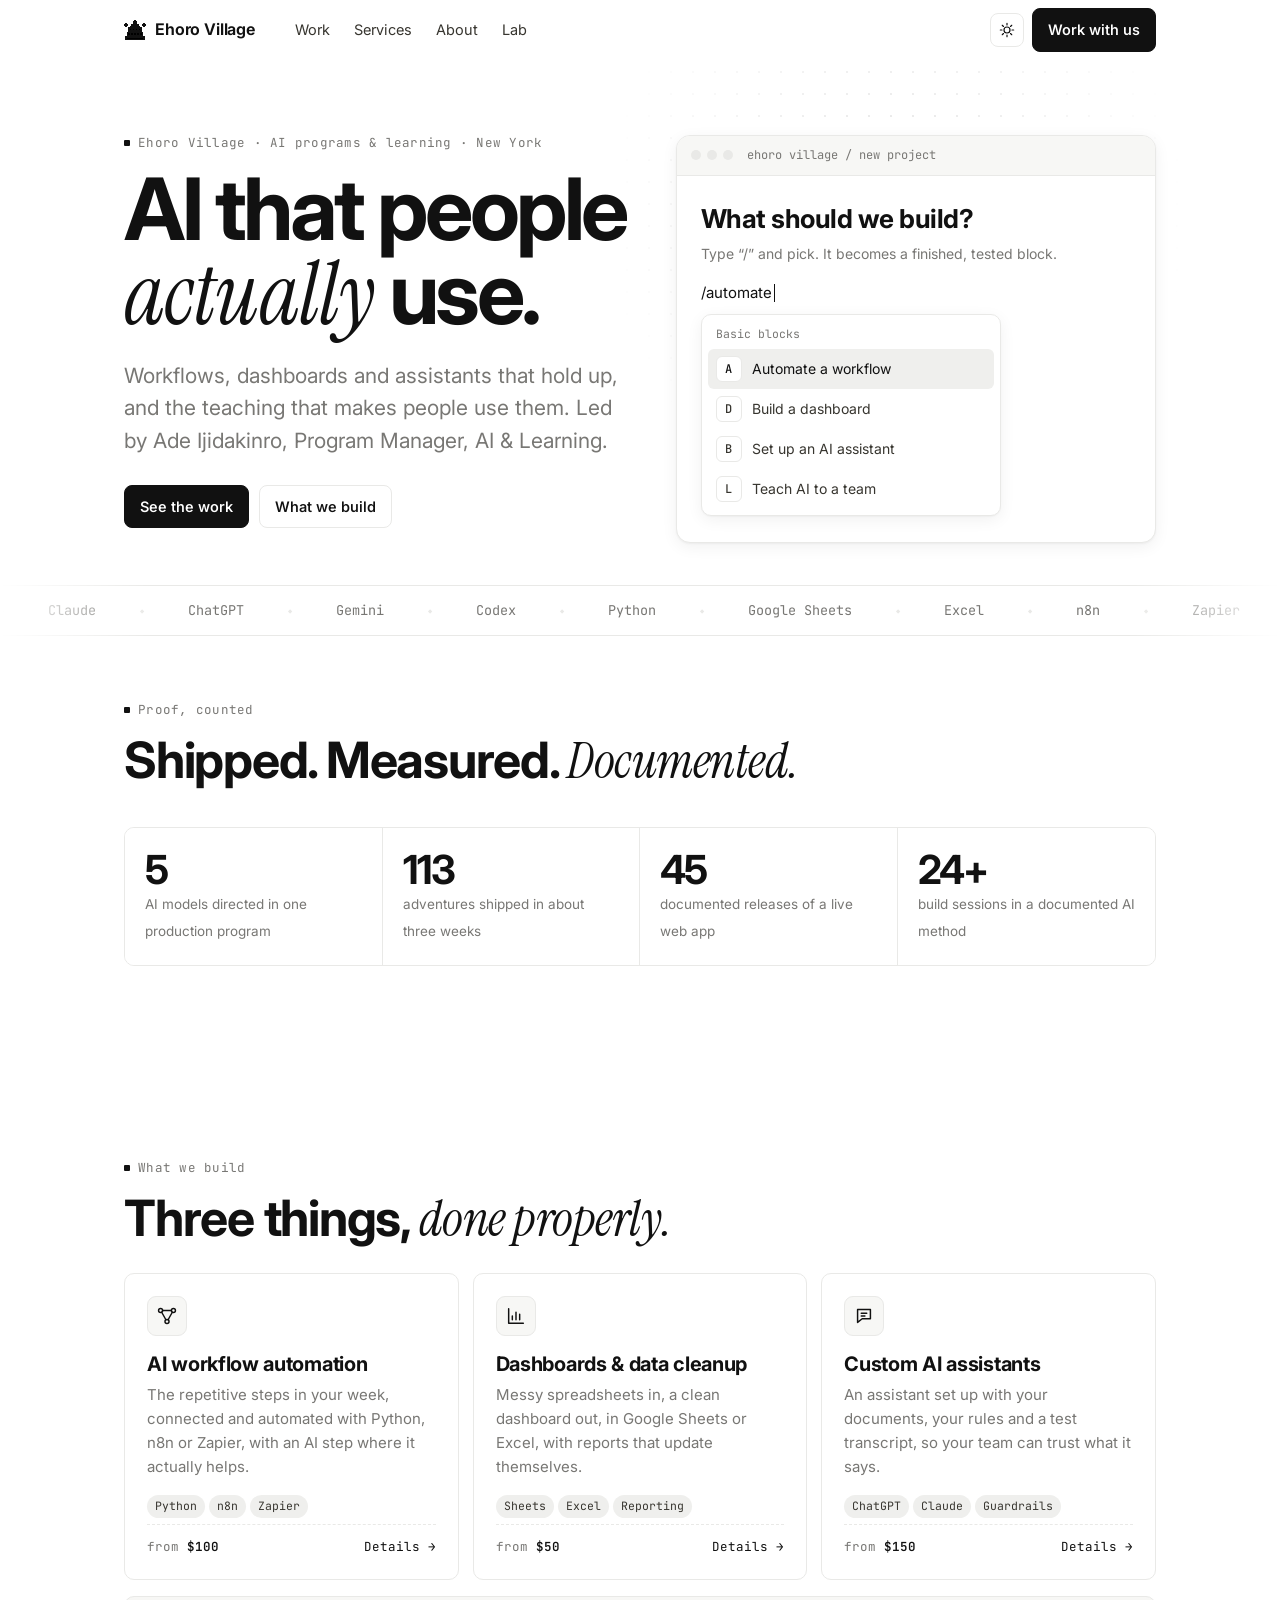
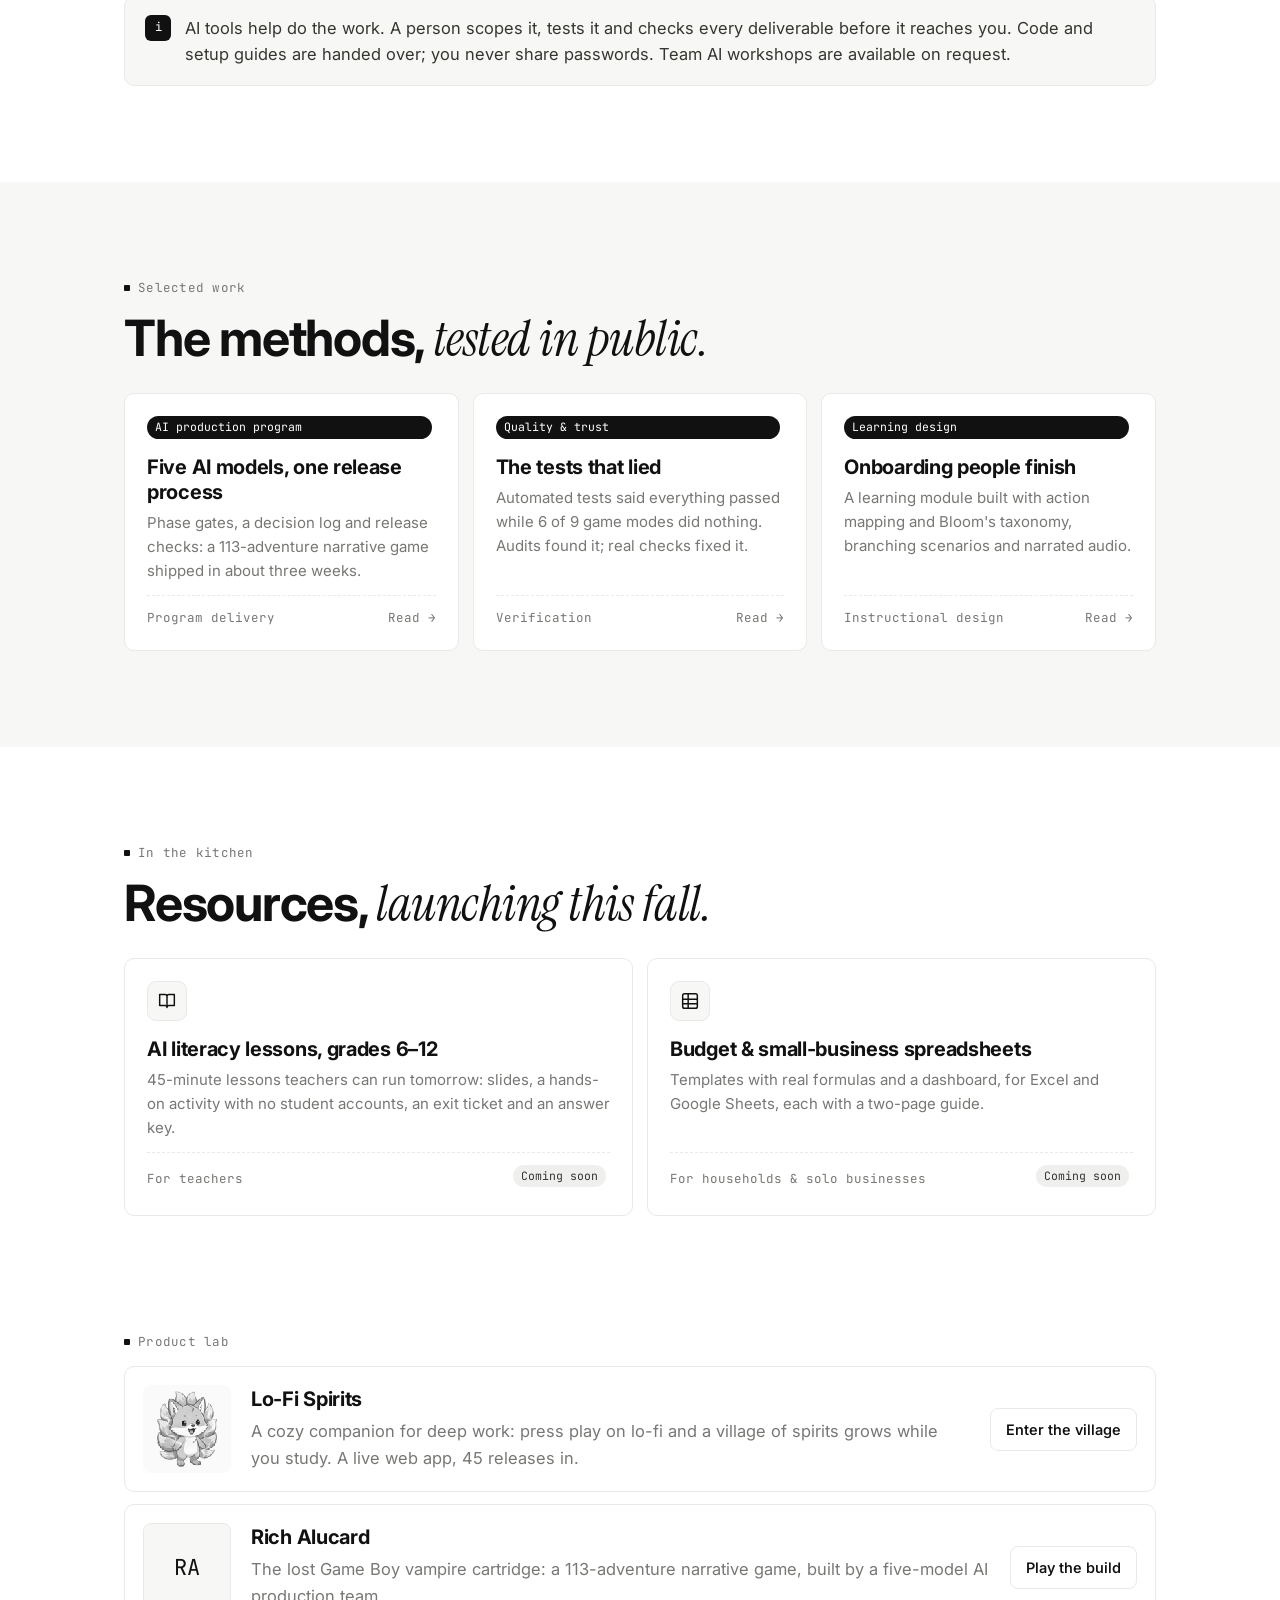
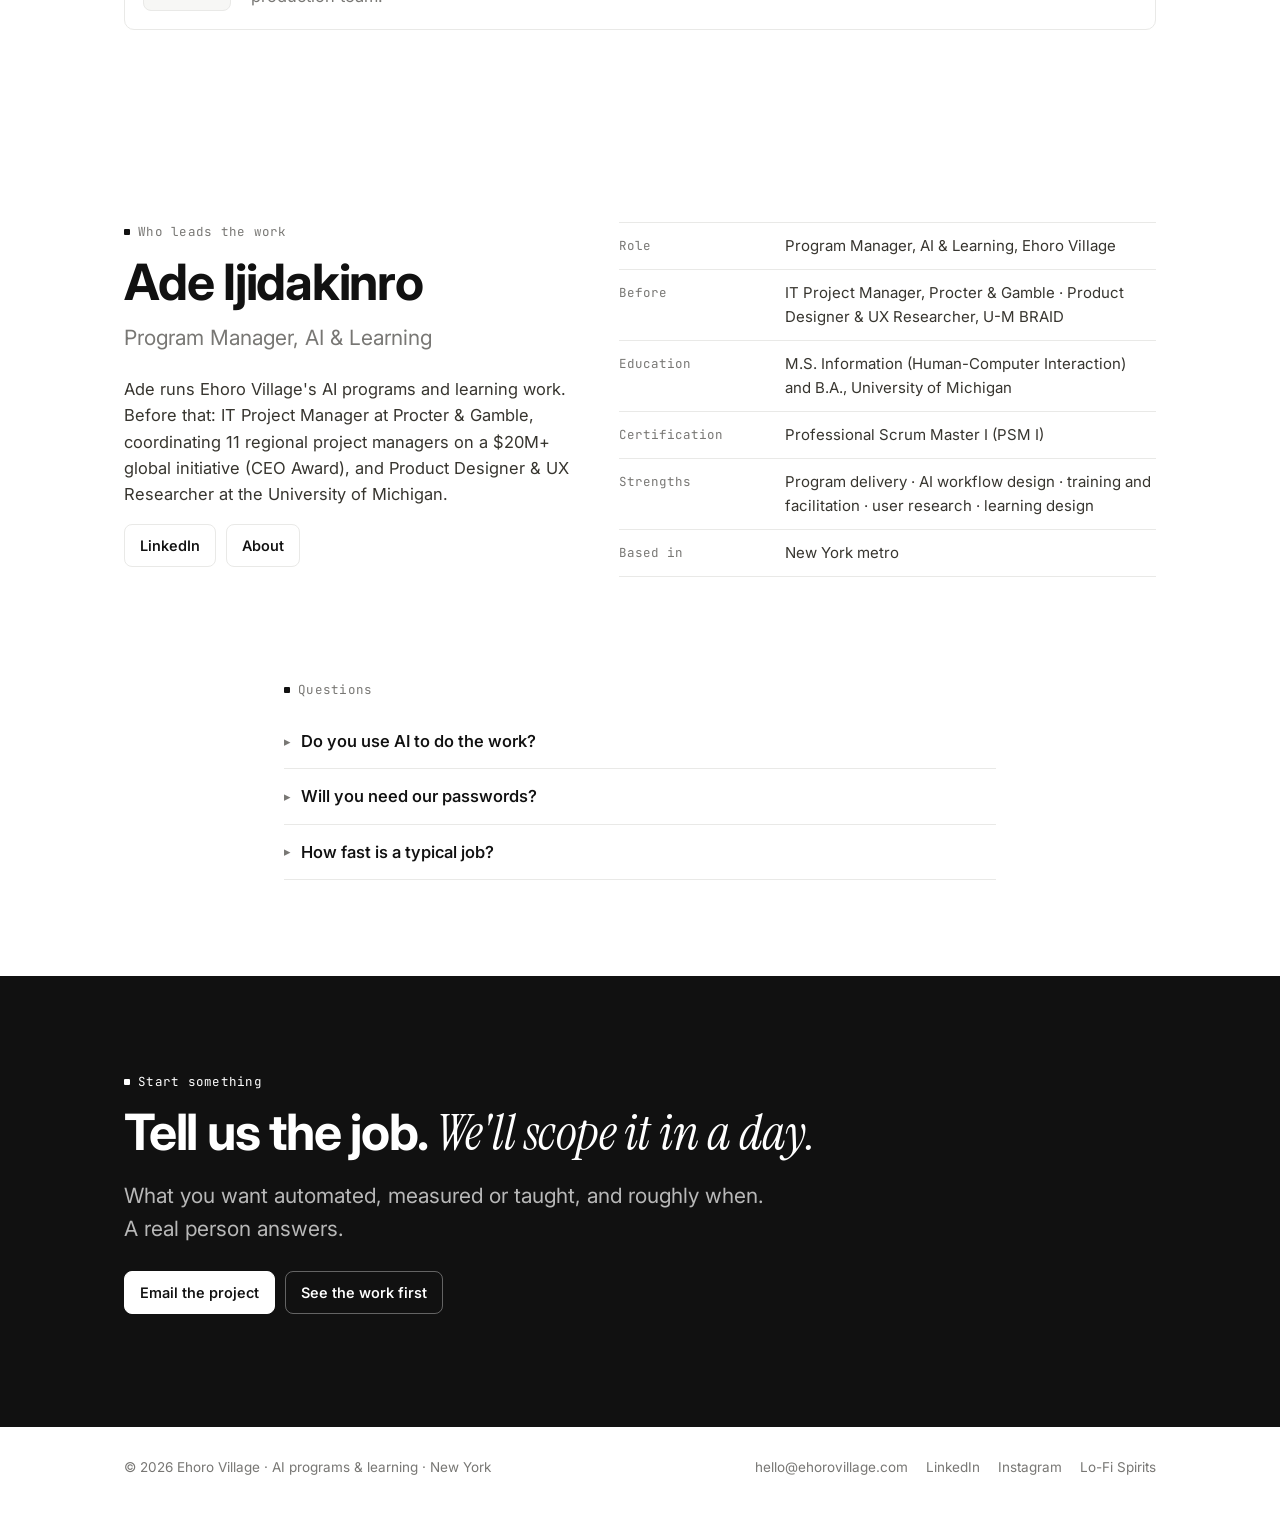
==== commit d94cd3d3: "Site v3: monochrome Notion-inspired redesign with slash-command demo, spotlight grid, reveals, dark " ====
--- a/index.html
+++ b/index.html
@@ -3,57 +3,148 @@
 <head>
 <meta charset="utf-8">
 <meta name="viewport" content="width=device-width,initial-scale=1">
-<title>Ehoro Village | Learning Experience Design & Education Technology</title>
-<meta name="description" content="Ehoro Village is a New York City-based learning experience design and education technology company building digital learning products, adaptive pathways, and AI-assisted learning workflows for universities and organizations.">
-<meta name="keywords" content="Ehoro Village, learning experience design, education technology, EdTech, product management, instructional design, learning science, digital learning, AI-assisted learning, New York">
-<link rel="canonical" href="https://ubseoul.github.io/ehoro_village_music/">
-<meta property="og:type" content="website">
-<meta property="og:title" content="Ehoro Village | Learning Experience Design & Education Technology">
-<meta property="og:description" content="Digital learning products built by product, learning science, instructional design, research, and engineering teams.">
-<meta property="og:url" content="https://ubseoul.github.io/ehoro_village_music/">
-<meta property="og:image" content="https://ubseoul.github.io/ehoro_village_music/sprites/timi_3.png">
-<meta name="twitter:card" content="summary">
+<title>Ehoro Village · AI programs & learning, New York</title>
+<meta name="description" content="Ehoro Village builds AI workflow automation, dashboards and custom AI assistants, and teaches people to use them. Led by Ade Ijidakinro, Program Manager, AI & Learning.">
+<link rel="canonical" href="https://www.ehorovillage.com/">
+<meta property="og:type" content="website"><meta property="og:title" content="Ehoro Village · AI programs & learning, New York"><meta property="og:description" content="Ehoro Village builds AI workflow automation, dashboards and custom AI assistants, and teaches people to use them. Led by Ade Ijidakinro, Program Manager, AI & Learning.">
+<meta property="og:url" content="https://www.ehorovillage.com/"><meta property="og:image" content="https://www.ehorovillage.com/sprites/timi_3.png">
+<meta name="theme-color" content="#111111">
+<script>document.documentElement.classList.add("js")</script>
 <link rel="icon" type="image/png" href="sprites/favicon.png">
-<link rel="stylesheet" href="styles.css">
-<script type="application/ld+json">
-{
-  "@context":"https://schema.org",
-  "@type":"Organization",
-  "name":"Ehoro Village",
-  "url":"https://ubseoul.github.io/ehoro_village_music/",
-  "description":"A learning experience design and education technology company that builds digital learning products and AI-assisted learning workflows for universities and organizations.",
-  "foundingDate":"2019",
-  "address":{"@type":"PostalAddress","addressLocality":"New York","addressRegion":"NY","addressCountry":"US"},
-  "numberOfEmployees":{"@type":"QuantitativeValue","minValue":80,"maxValue":100},
-  "email":"hello@ehorovillage.com",
-  "knowsAbout":["Learning experience design","Education technology","Digital learning","Product management","Instructional design","Learning science","AI-assisted learning tools"]
-}
-</script>
+<link rel="preconnect" href="https://fonts.googleapis.com"><link rel="preconnect" href="https://fonts.gstatic.com" crossorigin><link rel="stylesheet" href="https://fonts.googleapis.com/css2?family=Inter:wght@400;500;600;700&family=Instrument+Serif:ital@0;1&family=JetBrains+Mono:wght@400;500&display=swap">
+<link rel="stylesheet" href="site.css">
+<script type="application/ld+json">{"@context": "https://schema.org", "@graph": [{"@type": "Organization", "@id": "https://www.ehorovillage.com/#org", "name": "Ehoro Village", "url": "https://www.ehorovillage.com/", "email": "hello@ehorovillage.com", "logo": "https://www.ehorovillage.com/sprites/favicon.png", "description": "AI programs and learning practice in the New York metro area: AI workflow automation, data dashboards, custom AI assistants, learning design, and a public product lab.", "areaServed": ["New York", "New Jersey", "United States"], "sameAs": ["https://www.instagram.com/ehorovillage"]}, {"@type": "Person", "@id": "https://www.ehorovillage.com/#ade", "name": "Ade Ijidakinro", "jobTitle": "Program Manager, AI & Learning", "worksFor": {"@id": "https://www.ehorovillage.com/#org"}, "alumniOf": "University of Michigan", "sameAs": ["https://www.linkedin.com/in/adeijidakinro"]}, {"@type": "Service", "name": "AI workflow automation", "provider": {"@id": "https://www.ehorovillage.com/#org"}}, {"@type": "Service", "name": "Dashboards and data cleanup", "provider": {"@id": "https://www.ehorovillage.com/#org"}}, {"@type": "Service", "name": "Custom AI assistants", "provider": {"@id": "https://www.ehorovillage.com/#org"}}]}</script>
 </head>
 <body>
-<header class="site-header"><div class="wrap nav"><a class="brand" href="./">EHORO VILLAGE</a><nav class="nav-links" aria-label="Primary"><a href="about.html">About</a><a href="work.html">Work & Product</a><a href="village.html">Product Lab</a><a class="nav-cta" href="mailto:hello@ehorovillage.com">Contact</a></nav></div></header>
-<main>
-<section class="hero"><div class="wrap"><div class="eyebrow">Learning Experience Design · Education Technology</div><h1>Learning experiences built to work in the real world.</h1><p class="lede">Ehoro Village is a New York City-based learning experience design and education technology company. We design and build digital learning products, adaptive pathways, onboarding experiences, and the systems behind them for universities and organizations.</p><div class="actions"><a class="btn primary" href="work.html">Explore our work →</a><a class="btn" href="about.html">About Ehoro</a></div></div></section>
-<section class="metrics" aria-label="Company facts"><div class="metric"><strong>2019</strong><span>Founded</span></div><div class="metric"><strong>New York City</strong><span>Headquarters</span></div><div class="metric"><strong>~80–100</strong><span>Multidisciplinary team</span></div><div class="metric"><strong>10,000+</strong><span>Learners reached by shipped experiences</span></div></section>
+<a class="skip" href="#main">Skip to content</a>
+<header class="nav"><div class="wrap">
+  <a class="brand" href="./"><svg viewBox="0 0 15 14" shape-rendering="crispEdges" aria-hidden="true"><rect x="7" y="0" width="1" height="1" class="px"/><rect x="6" y="1" width="1" height="1" class="px"/><rect x="7" y="1" width="1" height="1" class="px"/><rect x="8" y="1" width="1" height="1" class="px"/><rect x="1" y="2" width="1" height="1" class="px"/><rect x="6" y="2" width="1" height="1" class="px"/><rect x="7" y="2" width="1" height="1" class="px"/><rect x="8" y="2" width="1" height="1" class="px"/><rect x="13" y="2" width="1" height="1" class="px"/><rect x="0" y="3" width="1" height="1" class="px"/><rect x="1" y="3" width="1" height="1" class="px"/><rect x="2" y="3" width="1" height="1" class="px"/><rect x="5" y="3" width="1" height="1" class="px"/><rect x="6" y="3" width="1" height="1" class="px"/><rect x="7" y="3" width="1" height="1" class="px"/><rect x="8" y="3" width="1" height="1" class="px"/><rect x="9" y="3" width="1" height="1" class="px"/><rect x="12" y="3" width="1" height="1" class="px"/><rect x="13" y="3" width="1" height="1" class="px"/><rect x="14" y="3" width="1" height="1" class="px"/><rect x="1" y="4" width="1" height="1" class="px"/><rect x="4" y="4" width="1" height="1" class="px"/><rect x="5" y="4" width="1" height="1" class="px"/><rect x="6" y="4" width="1" height="1" class="px"/><rect x="7" y="4" width="1" height="1" class="px"/><rect x="8" y="4" width="1" height="1" class="px"/><rect x="9" y="4" width="1" height="1" class="px"/><rect x="10" y="4" width="1" height="1" class="px"/><rect x="13" y="4" width="1" height="1" class="px"/><rect x="3" y="5" width="1" height="1" class="px"/><rect x="4" y="5" width="1" height="1" class="px"/><rect x="5" y="5" width="1" height="1" class="px"/><rect x="6" y="5" width="1" height="1" class="px"/><rect x="7" y="5" width="1" height="1" class="px"/><rect x="8" y="5" width="1" height="1" class="px"/><rect x="9" y="5" width="1" height="1" class="px"/><rect x="10" y="5" width="1" height="1" class="px"/><rect x="11" y="5" width="1" height="1" class="px"/><rect x="3" y="6" width="1" height="1" class="px"/><rect x="4" y="6" width="1" height="1" class="bead"/><rect x="5" y="6" width="1" height="1" class="px"/><rect x="6" y="6" width="1" height="1" class="bead"/><rect x="7" y="6" width="1" height="1" class="px"/><rect x="8" y="6" width="1" height="1" class="bead"/><rect x="9" y="6" width="1" height="1" class="px"/><rect x="10" y="6" width="1" height="1" class="bead"/><rect x="11" y="6" width="1" height="1" class="px"/><rect x="3" y="7" width="1" height="1" class="px"/><rect x="4" y="7" width="1" height="1" class="px"/><rect x="5" y="7" width="1" height="1" class="px"/><rect x="6" y="7" width="1" height="1" class="px"/><rect x="7" y="7" width="1" height="1" class="px"/><rect x="8" y="7" width="1" height="1" class="px"/><rect x="9" y="7" width="1" height="1" class="px"/><rect x="10" y="7" width="1" height="1" class="px"/><rect x="11" y="7" width="1" height="1" class="px"/><rect x="2" y="8" width="1" height="1" class="px"/><rect x="3" y="8" width="1" height="1" class="px"/><rect x="4" y="8" width="1" height="1" class="px"/><rect x="5" y="8" width="1" height="1" class="px"/><rect x="6" y="8" width="1" height="1" class="px"/><rect x="7" y="8" width="1" height="1" class="px"/><rect x="8" y="8" width="1" height="1" class="px"/><rect x="9" y="8" width="1" height="1" class="px"/><rect x="10" y="8" width="1" height="1" class="px"/><rect x="11" y="8" width="1" height="1" class="px"/><rect x="12" y="8" width="1" height="1" class="px"/><rect x="2" y="9" width="1" height="1" class="px"/><rect x="3" y="9" width="1" height="1" class="bead"/><rect x="4" y="9" width="1" height="1" class="px"/><rect x="5" y="9" width="1" height="1" class="bead"/><rect x="6" y="9" width="1" height="1" class="px"/><rect x="7" y="9" width="1" height="1" class="bead"/><rect x="8" y="9" width="1" height="1" class="px"/><rect x="9" y="9" width="1" height="1" class="bead"/><rect x="10" y="9" width="1" height="1" class="px"/><rect x="11" y="9" width="1" height="1" class="bead"/><rect x="12" y="9" width="1" height="1" class="px"/><rect x="2" y="10" width="1" height="1" class="px"/><rect x="3" y="10" width="1" height="1" class="px"/><rect x="4" y="10" width="1" height="1" class="px"/><rect x="5" y="10" width="1" height="1" class="px"/><rect x="6" y="10" width="1" height="1" class="px"/><rect x="7" y="10" width="1" height="1" class="px"/><rect x="8" y="10" width="1" height="1" class="px"/><rect x="9" y="10" width="1" height="1" class="px"/><rect x="10" y="10" width="1" height="1" class="px"/><rect x="11" y="10" width="1" height="1" class="px"/><rect x="12" y="10" width="1" height="1" class="px"/><rect x="1" y="11" width="1" height="1" class="px"/><rect x="2" y="11" width="1" height="1" class="px"/><rect x="3" y="11" width="1" height="1" class="px"/><rect x="4" y="11" width="1" height="1" class="px"/><rect x="5" y="11" width="1" height="1" class="px"/><rect x="6" y="11" width="1" height="1" class="px"/><rect x="7" y="11" width="1" height="1" class="px"/><rect x="8" y="11" width="1" height="1" class="px"/><rect x="9" y="11" width="1" height="1" class="px"/><rect x="10" y="11" width="1" height="1" class="px"/><rect x="11" y="11" width="1" height="1" class="px"/><rect x="12" y="11" width="1" height="1" class="px"/><rect x="13" y="11" width="1" height="1" class="px"/><rect x="1" y="12" width="1" height="1" class="px"/><rect x="2" y="12" width="1" height="1" class="bead"/><rect x="3" y="12" width="1" height="1" class="bead"/><rect x="4" y="12" width="1" height="1" class="bead"/><rect x="5" y="12" width="1" height="1" class="bead"/><rect x="6" y="12" width="1" height="1" class="bead"/><rect x="7" y="12" width="1" height="1" class="bead"/><rect x="8" y="12" width="1" height="1" class="bead"/><rect x="9" y="12" width="1" height="1" class="bead"/><rect x="10" y="12" width="1" height="1" class="bead"/><rect x="11" y="12" width="1" height="1" class="bead"/><rect x="12" y="12" width="1" height="1" class="bead"/><rect x="13" y="12" width="1" height="1" class="px"/><rect x="1" y="13" width="1" height="1" class="px"/><rect x="2" y="13" width="1" height="1" class="px"/><rect x="3" y="13" width="1" height="1" class="px"/><rect x="4" y="13" width="1" height="1" class="px"/><rect x="5" y="13" width="1" height="1" class="px"/><rect x="6" y="13" width="1" height="1" class="px"/><rect x="7" y="13" width="1" height="1" class="px"/><rect x="8" y="13" width="1" height="1" class="px"/><rect x="9" y="13" width="1" height="1" class="px"/><rect x="10" y="13" width="1" height="1" class="px"/><rect x="11" y="13" width="1" height="1" class="px"/><rect x="12" y="13" width="1" height="1" class="px"/><rect x="13" y="13" width="1" height="1" class="px"/></svg><span>Ehoro Village</span></a>
+  <ul><li><a href="work.html">Work</a></li><li><a href="services.html">Services</a></li><li><a href="about.html">About</a></li><li><a href="village.html">Lab</a></li></ul>
+  <div class="end">
+    <button class="icon-btn" data-toggle-theme aria-label="Switch light or dark">
+      <svg width="16" height="16" viewBox="0 0 24 24" fill="none" stroke="currentColor" stroke-width="1.8" stroke-linecap="round"><circle cx="12" cy="12" r="4.5"/><path d="M12 2v2.5M12 19.5V22M2 12h2.5M19.5 12H22M4.9 4.9l1.8 1.8M17.3 17.3l1.8 1.8M4.9 19.1l1.8-1.8M17.3 6.7l1.8-1.8"/></svg>
+    </button>
+    <a class="btn" href="services.html#start">Work with us</a>
+  </div>
+</div></header>
+<main id="main">
 
-<section class="section"><div class="wrap"><div class="section-head"><div><div class="eyebrow">What we build</div><h2>Product thinking for learning.</h2></div><p class="section-intro">Our work sits between learning design and product development: understanding learner needs, shaping the right experience, building with cross-functional teams, and measuring what happens after launch.</p></div>
-<div class="grid3">
-<article class="card"><div class="kicker">Digital learning</div><h3>Experiences people can actually use</h3><p>Onboarding flows, skill pathways, adaptive modules, and learning products designed around comprehension, progress, and retention.</p></article>
-<article class="card"><div class="kicker">Product systems</div><h3>Infrastructure behind the experience</h3><p>Internal tools and workflows that help teams create, review, deliver, and improve learning content more reliably.</p></article>
-<article class="card"><div class="kicker">Applied AI</div><h3>AI with a human in the loop</h3><p>Focused AI-assisted authoring and review workflows that reduce repetitive work while keeping human judgment central to learning quality.</p></article>
-</div></div></section>
+<section class="hero"><div class="dots" aria-hidden="true"></div><div class="wrap hero-grid">
+  <div>
+    <p class="label">Ehoro Village · AI programs &amp; learning · New York</p>
+    <h1>AI that people <span class="serif">actually</span> use.</h1>
+    <p class="lede">Workflows, dashboards and assistants that hold up, and the teaching that makes people use them. Led by Ade Ijidakinro, Program Manager, AI &amp; Learning.</p>
+    <p class="cta"><a class="btn" href="work.html">See the work</a><a class="btn ghost" href="services.html">What we build</a></p>
+  </div>
+  <div class="page-demo" id="demo" aria-label="Animated demo: typing a slash command turns into a finished piece of work">
+    <div class="bar"><i></i><i></i><i></i><span>ehoro village / new project</span></div>
+    <div class="body">
+      <div class="title">What should we build?</div>
+      <div class="sub">Type “/” and pick. It becomes a finished, tested block.</div>
+      <div class="blocks"></div>
+      <div class="line-in"><span class="caret"></span></div>
+    </div>
+  </div>
+</div></section>
 
-<section class="section"><div class="wrap"><div class="section-head"><div><div class="eyebrow">How product works</div><h2>Cross-functional by default.</h2></div><p class="section-intro">Ehoro operates as a product-led learning company rather than a traditional content studio. Roadmaps are living documents, priorities move as evidence changes, and delivery depends on close coordination across disciplines.</p></div>
-<div class="split">
-<div class="panel"><h3>Product ownership</h3><p>Product managers typically own prioritization across three to four concurrent initiatives and report to the Head of Product.</p><ul class="list"><li><strong>Roadmaps & prioritization</strong> across multiple learning initiatives</li><li><strong>Requirements & delivery</strong> through iterative development cycles</li><li><strong>Research & performance data</strong> used to guide decisions</li></ul></div>
-<div class="panel"><h3>Cross-functional delivery</h3><p>A typical initiative brings together roughly eight to twelve contributors across product, instructional design, learning science, research, engineering, and leadership.</p><ul class="list"><li><strong>Internal stakeholders</strong> form the core delivery group</li><li><strong>University subject-matter experts</strong> join when the work requires it</li><li><strong>Specialized contractors</strong> support select projects</li></ul></div>
-</div></div></section>
+<div class="marquee" aria-hidden="true"><div class="track">
+  <span>Claude</span><span>ChatGPT</span><span>Gemini</span><span>Codex</span><span>Python</span><span>Google Sheets</span><span>Excel</span><span>n8n</span><span>Zapier</span><span>Supabase</span><span>JavaScript</span><span>Articulate</span><span>Claude</span><span>ChatGPT</span><span>Gemini</span><span>Codex</span><span>Python</span><span>Google Sheets</span><span>Excel</span><span>n8n</span><span>Zapier</span><span>Supabase</span><span>JavaScript</span><span>Articulate</span>
+</div></div>
 
-<section class="section"><div class="wrap"><div class="eyebrow">Operating principle</div><p class="quote">Useful learning products come from shipping, measuring, learning, and narrowing the problem—not from treating technology as the outcome.</p></div></section>
+<section style="padding-top:64px"><div class="wrap">
+  <p class="label">Proof, counted</p>
+  <h2 class="reveal">Shipped. Measured. <span class="serif">Documented.</span></h2>
+  <div class="stats reveal">
+    <div><b data-count="5">5</b><span>AI models directed in one production program</span></div>
+    <div><b data-count="113">113</b><span>adventures shipped in about three weeks</span></div>
+    <div><b data-count="45">45</b><span>documented releases of a live web app</span></div>
+    <div><b data-count="24" data-suffix="+">24+</b><span>build sessions in a documented AI method</span></div>
+  </div>
+</div></section>
 
-<section class="section"><div class="wrap product-lab"><div class="product-art"><span>Lo‑Fi Spirits</span></div><div class="panel"><div class="eyebrow">Product Lab</div><h3 style="margin-top:18px">An interactive engagement experiment</h3><p>Lo‑Fi Spirits is a public product experiment exploring progression, habit loops, persistent state, collection systems, and long-form engagement through a music-driven experience.</p><div class="actions"><a class="btn primary" href="village.html">Enter the product lab →</a></div></div></div></section>
+<section><div class="wrap">
+  <p class="label">What we build</p>
+  <h2 class="reveal">Three things, <span class="serif">done properly.</span></h2>
+  <div class="grid g3" style="margin-top:28px">
+    <article class="card block reveal"><div class="glyph"><svg viewBox="0 0 24 24"><circle cx="5" cy="6" r="2.2"/><circle cx="19" cy="6" r="2.2"/><circle cx="12" cy="18" r="2.2"/><path d="M7.2 6h9.6M6.2 7.9l4.6 8.2M17.8 7.9l-4.6 8.2"/></svg></div><h3>AI workflow automation</h3>
+      <p>The repetitive steps in your week, connected and automated with Python, n8n or Zapier, with an AI step where it actually helps.</p>
+      <div><span class="tag">Python</span><span class="tag">n8n</span><span class="tag">Zapier</span></div>
+      <div class="meta"><span>from <strong>$100</strong></span><a href="services.html#automation">Details →</a></div></article>
+    <article class="card block reveal"><div class="glyph"><svg viewBox="0 0 24 24"><path d="M4 20V4M4 20h16"/><path d="M8 16v-4M12 16V8M16 16v-6"/></svg></div><h3>Dashboards &amp; data cleanup</h3>
+      <p>Messy spreadsheets in, a clean dashboard out, in Google Sheets or Excel, with reports that update themselves.</p>
+      <div><span class="tag">Sheets</span><span class="tag">Excel</span><span class="tag">Reporting</span></div>
+      <div class="meta"><span>from <strong>$50</strong></span><a href="services.html#data">Details →</a></div></article>
+    <article class="card block reveal"><div class="glyph"><svg viewBox="0 0 24 24"><path d="M5 5h14v10H10l-5 4z"/><path d="M9 9h6M9 12h4"/></svg></div><h3>Custom AI assistants</h3>
+      <p>An assistant set up with your documents, your rules and a test transcript, so your team can trust what it says.</p>
+      <div><span class="tag">ChatGPT</span><span class="tag">Claude</span><span class="tag">Guardrails</span></div>
+      <div class="meta"><span>from <strong>$150</strong></span><a href="services.html#assistants">Details →</a></div></article>
+  </div>
+  <div class="callout reveal" style="margin-top:16px"><span class="sq">i</span><div>AI tools help do the work. A person scopes it, tests it and checks every deliverable before it reaches you. Code and setup guides are handed over; you never share passwords. Team AI workshops are available on request.</div></div>
+</div></section>
 
-<section class="section"><div class="wrap"><div class="section-head"><div><div class="eyebrow">Work with us</div><h2>Build learning that holds up after launch.</h2></div><div><p class="section-intro">Ehoro Village works with universities and organizations on digital learning experiences, product systems, and targeted AI-assisted workflows.</p><div class="actions"><a class="btn primary" href="mailto:hello@ehorovillage.com">hello@ehorovillage.com</a></div></div></div></div></section>
+<section style="background:var(--bg-2)"><div class="wrap">
+  <p class="label">Selected work</p>
+  <h2 class="reveal">The methods, <span class="serif">tested in public.</span></h2>
+  <div class="grid g3" style="margin-top:28px">
+    <a class="card reveal" href="work.html#production" style="background-size:0 0"><span class="tag dark">AI production program</span><h3 style="margin-top:10px">Five AI models, one release process</h3><p>Phase gates, a decision log and release checks: a 113-adventure narrative game shipped in about three weeks.</p><div class="meta"><span>Program delivery</span><span>Read →</span></div></a>
+    <a class="card reveal" href="work.html#quality" style="background-size:0 0"><span class="tag dark">Quality &amp; trust</span><h3 style="margin-top:10px">The tests that lied</h3><p>Automated tests said everything passed while 6 of 9 game modes did nothing. Audits found it; real checks fixed it.</p><div class="meta"><span>Verification</span><span>Read →</span></div></a>
+    <a class="card reveal" href="work.html#learning" style="background-size:0 0"><span class="tag dark">Learning design</span><h3 style="margin-top:10px">Onboarding people finish</h3><p>A learning module built with action mapping and Bloom's taxonomy, branching scenarios and narrated audio.</p><div class="meta"><span>Instructional design</span><span>Read →</span></div></a>
+  </div>
+</div></section>
+
+<section><div class="wrap">
+  <p class="label">In the kitchen</p>
+  <h2 class="reveal">Resources, <span class="serif">launching this fall.</span></h2>
+  <div class="grid g2" style="margin-top:28px">
+    <article class="card reveal"><div class="glyph"><svg viewBox="0 0 24 24"><path d="M4 5h6a2 2 0 0 1 2 2v12a2 2 0 0 0-2-2H4zM20 5h-6a2 2 0 0 0-2 2v12a2 2 0 0 1 2-2h6z"/></svg></div><h3>AI literacy lessons, grades 6–12</h3><p>45-minute lessons teachers can run tomorrow: slides, a hands-on activity with no student accounts, an exit ticket and an answer key.</p><div class="meta"><span>For teachers</span><span class="tag">Coming soon</span></div></article>
+    <article class="card reveal"><div class="glyph"><svg viewBox="0 0 24 24"><rect x="4" y="4" width="16" height="16" rx="2"/><path d="M4 10h16M4 15h16M10 4v16"/></svg></div><h3>Budget &amp; small-business spreadsheets</h3><p>Templates with real formulas and a dashboard, for Excel and Google Sheets, each with a two-page guide.</p><div class="meta"><span>For households &amp; solo businesses</span><span class="tag">Coming soon</span></div></article>
+  </div>
+</div></section>
+
+<section style="padding-top:20px"><div class="wrap">
+  <p class="label">Product lab</p>
+  <div class="lab reveal"><img src="sprites/timi_3.png" alt="Timi, a pixel spirit from Lo-Fi Spirits">
+    <div><h3>Lo-Fi Spirits</h3><p class="muted" style="margin:0">A cozy companion for deep work: press play on lo-fi and a village of spirits grows while you study. A live web app, 45 releases in.</p></div>
+    <a class="btn ghost" href="village.html">Enter the village</a></div>
+  <div class="lab reveal" style="margin-top:12px"><div class="glyph" style="width:88px;height:88px;display:grid;place-items:center;border:1px solid var(--line);border-radius:8px;background:var(--bg-2);font-family:var(--mono);font-size:22px;color:var(--ink)">RA</div>
+    <div><h3>Rich Alucard</h3><p class="muted" style="margin:0">The lost Game Boy vampire cartridge: a 113-adventure narrative game, built by a five-model AI production team.</p></div>
+    <a class="btn ghost" href="https://ubseoul.github.io/rich_alucard/">Play the build</a></div>
+</div></section>
+
+<section><div class="wrap person">
+  <div class="reveal"><p class="label">Who leads the work</p><h2>Ade Ijidakinro</h2>
+    <p class="lede" style="margin-top:0">Program Manager, AI &amp; Learning</p>
+    <p>Ade runs Ehoro Village's AI programs and learning work. Before that: IT Project Manager at Procter &amp; Gamble, coordinating 11 regional project managers on a $20M+ global initiative (CEO Award), and Product Designer &amp; UX Researcher at the University of Michigan.</p>
+    <p class="cta"><a class="btn ghost" href="https://www.linkedin.com/in/adeijidakinro">LinkedIn</a><a class="btn ghost" href="about.html">About</a></p></div>
+  <div class="props reveal">
+    <div><span>Role</span><span>Program Manager, AI &amp; Learning, Ehoro Village</span></div>
+    <div><span>Before</span><span>IT Project Manager, Procter &amp; Gamble · Product Designer &amp; UX Researcher, U-M BRAID</span></div>
+    <div><span>Education</span><span>M.S. Information (Human-Computer Interaction) and B.A., University of Michigan</span></div>
+    <div><span>Certification</span><span>Professional Scrum Master I (PSM I)</span></div>
+    <div><span>Strengths</span><span>Program delivery · AI workflow design · training and facilitation · user research · learning design</span></div>
+    <div><span>Based in</span><span>New York metro</span></div>
+  </div>
+</div></section>
+
+<section style="padding-top:0"><div class="wrap" style="max-width:760px">
+  <p class="label">Questions</p>
+  <details><summary>Do you use AI to do the work?</summary><p>Yes, as a tool. A person scopes every project, checks every output and tests it before you get it.</p></details>
+  <details><summary>Will you need our passwords?</summary><p>No. You get the code, the files and a setup guide; anything that touches your accounts, you install, with help if you want it.</p></details>
+  <details><summary>How fast is a typical job?</summary><p>Small automations and dashboards take a few days. Assistants and bigger workflows take one to two weeks, scoped up front.</p></details>
+</div></section>
+<section class="band"><div class="wrap">
+  <p class="label">Start something</p>
+  <h2>Tell us the job. <span class="serif">We'll scope it in a day.</span></h2>
+  <p class="lede">What you want automated, measured or taught, and roughly when. A real person answers.</p>
+  <p class="cta" style="margin-top:26px"><a class="btn" href="mailto:hello@ehorovillage.com?subject=Project%20inquiry&amp;body=What%20we%20want%20done%3A%0ATools%20we%20use%3A%0ATimeline%3A">Email the project</a>
+  <a class="btn ghost" href="work.html">See the work first</a></p>
+</div></section>
+
 </main>
-<footer class="footer"><div class="wrap footer-row"><div>© 2026 Ehoro Village · New York, NY · Hybrid-remote</div><div><a href="about.html">About</a> · <a href="work.html">Work</a> · <a href="village.html">Product Lab</a> · <a href="mailto:hello@ehorovillage.com">hello@ehorovillage.com</a></div></div></footer>
-</body></html>+<footer><div class="wrap">
+  <span>© 2026 Ehoro Village · AI programs &amp; learning · New York</span>
+  <span class="right"><a href="mailto:hello@ehorovillage.com">hello@ehorovillage.com</a><a href="https://www.linkedin.com/in/adeijidakinro">LinkedIn</a><a href="https://www.instagram.com/ehorovillage">Instagram</a><a href="village.html">Lo-Fi Spirits</a></span>
+</div></footer>
+<script src="site.js" defer></script>
+</body>
+</html>
--- a/site.css
+++ b/site.css
@@ -0,0 +1,173 @@
+/* Ehoro Village · site v3 (Oct 2026). Monochrome, Notion-inspired: white paper, ink, hairline borders,
+   block-based layout, a live slash-command demo, a cursor spotlight, gentle scroll reveals. */
+:root {
+  --bg: #ffffff; --bg-2: #f7f7f5; --bg-3: #efefed; --ink: #111111; --ink-2: #37352f; --muted: #787774; --line: #e9e9e7;
+  --card: #ffffff; --shadow: 0 1px 2px rgba(15,15,15,.04), 0 4px 16px rgba(15,15,15,.06); --dot: rgba(17,17,17,.13);
+  --sans: "Inter", system-ui, -apple-system, "Segoe UI", sans-serif; --serif: "Instrument Serif", Georgia, serif;
+  --mono: "JetBrains Mono", ui-monospace, Consolas, monospace; --wrap: 1080px; --r: 10px;
+}
+@media (prefers-color-scheme: dark) {
+  :root:not([data-theme="light"]) {
+    --bg: #0f0f0f; --bg-2: #171717; --bg-3: #202020; --ink: #f5f5f4; --ink-2: #d6d5d2; --muted: #9b9a97; --line: #2a2a2a;
+    --card: #141414; --shadow: 0 1px 2px rgba(0,0,0,.4), 0 8px 24px rgba(0,0,0,.35); --dot: rgba(255,255,255,.12);
+  }
+}
+:root[data-theme="dark"] {
+  --bg: #0f0f0f; --bg-2: #171717; --bg-3: #202020; --ink: #f5f5f4; --ink-2: #d6d5d2; --muted: #9b9a97; --line: #2a2a2a;
+  --card: #141414; --shadow: 0 1px 2px rgba(0,0,0,.4), 0 8px 24px rgba(0,0,0,.35); --dot: rgba(255,255,255,.12);
+}
+* { box-sizing: border-box; }
+html { -webkit-text-size-adjust: 100%; scroll-behavior: smooth; }
+body { margin: 0; background: var(--bg); color: var(--ink-2); font-family: var(--sans); font-size: 16.5px; line-height: 1.6; -webkit-font-smoothing: antialiased; transition: background .3s, color .3s; }
+img, svg { max-width: 100%; }
+a { color: var(--ink); text-decoration: none; background: linear-gradient(currentColor, currentColor) 0 100% / 0 1px no-repeat; transition: background-size .25s; }
+a:hover { background-size: 100% 1px; }
+.wrap { max-width: var(--wrap); margin: 0 auto; padding: 0 24px; }
+@media (max-width: 600px) { .wrap { padding: 0 16px; } body { font-size: 16px; } }
+.skip { position: absolute; left: -999px; } .skip:focus { left: 16px; top: 12px; z-index: 20; background: var(--bg); padding: 8px 12px; }
+::selection { background: var(--ink); color: var(--bg); }
+
+/* nav */
+.nav { position: sticky; top: 0; z-index: 10; background: color-mix(in srgb, var(--bg) 86%, transparent); backdrop-filter: saturate(1.4) blur(10px); border-bottom: 1px solid transparent; transition: border-color .2s; }
+.nav.scrolled { border-bottom-color: var(--line); }
+.nav .wrap { display: flex; align-items: center; gap: 22px; height: 60px; }
+.brand { display: flex; align-items: center; gap: 9px; color: var(--ink); font-weight: 650; font-size: 16px; letter-spacing: -.01em; background: none; }
+.brand svg { width: 22px; height: auto; } .brand svg .px { fill: var(--ink); }
+.nav ul { display: flex; gap: 4px; list-style: none; margin: 0 0 0 8px; padding: 0; }
+.nav ul a { display: block; padding: 6px 10px; border-radius: 6px; color: var(--ink-2); font-size: 14.5px; background: none; }
+.nav ul a:hover, .nav ul a[aria-current="page"] { background: var(--bg-3); color: var(--ink); }
+.nav .end { margin-left: auto; display: flex; align-items: center; gap: 8px; }
+.icon-btn { width: 34px; height: 34px; border-radius: 8px; border: 1px solid var(--line); background: var(--bg); color: var(--ink); display: grid; place-items: center; cursor: pointer; }
+.icon-btn:hover { background: var(--bg-3); }
+.btn { display: inline-flex; align-items: center; gap: 8px; background: var(--ink); color: var(--bg); font-weight: 560; font-size: 14.5px; padding: 9px 15px; border-radius: 8px; border: 1px solid var(--ink); white-space: nowrap; transition: transform .15s, box-shadow .2s; }
+.btn:hover { transform: translateY(-1px); box-shadow: var(--shadow); background-size: 0 0; }
+.btn.ghost { background: var(--bg); color: var(--ink); border-color: var(--line); }
+@media (max-width: 760px) { .nav ul { display: none; } }
+
+/* type */
+.label { font-family: var(--mono); font-size: 12.5px; letter-spacing: .02em; color: var(--muted); margin: 0 0 14px; display: flex; align-items: center; gap: 8px; }
+.label::before { content: ""; width: 6px; height: 6px; background: var(--ink); border-radius: 1px; }
+h1, h2, h3 { color: var(--ink); margin: 0; letter-spacing: -.025em; font-weight: 700; }
+h1 { font-size: clamp(44px, 7.4vw, 86px); line-height: .98; letter-spacing: -.04em; }
+h2 { font-size: clamp(32px, 4.4vw, 50px); line-height: 1.04; margin-bottom: 14px; }
+h3 { font-size: 20px; line-height: 1.25; letter-spacing: -.015em; margin-bottom: 6px; }
+.serif { font-family: var(--serif); font-weight: 400; font-style: italic; letter-spacing: -.01em; }
+.lede { font-size: clamp(18px, 2vw, 21px); color: var(--muted); max-width: 640px; line-height: 1.55; }
+.muted { color: var(--muted); }
+section { padding: 96px 0; position: relative; }
+@media (max-width: 600px) { section { padding: 64px 0; } }
+
+/* hero */
+.hero { padding: 72px 0 40px; overflow: hidden; }
+.dots { position: absolute; inset: 0; z-index: -1; background-image: radial-gradient(var(--dot) 1px, transparent 1px); background-size: 22px 22px;
+  -webkit-mask-image: radial-gradient(420px circle at var(--mx, 70%) var(--my, 30%), #000 0%, transparent 70%); mask-image: radial-gradient(420px circle at var(--mx, 70%) var(--my, 30%), #000 0%, transparent 70%); }
+.hero-grid { display: grid; grid-template-columns: 1.05fr 1fr; gap: 48px; align-items: center; }
+@media (max-width: 900px) { .hero-grid { grid-template-columns: 1fr; gap: 36px; } }
+.hero .lede { margin: 22px 0 28px; }
+.cta { display: flex; flex-wrap: wrap; gap: 10px; }
+
+/* the slash-command demo */
+.page-demo { background: var(--card); border: 1px solid var(--line); border-radius: 14px; box-shadow: var(--shadow); overflow: hidden; }
+.page-demo .bar { display: flex; align-items: center; gap: 6px; padding: 10px 14px; border-bottom: 1px solid var(--line); background: var(--bg-2); }
+.page-demo .bar i { width: 10px; height: 10px; border-radius: 50%; background: var(--line); display: block; }
+.page-demo .bar span { margin-left: 8px; font-family: var(--mono); font-size: 12px; color: var(--muted); }
+.page-demo .body { padding: 22px 24px 26px; min-height: 330px; }
+.page-demo .title { font-size: 26px; font-weight: 700; color: var(--ink); letter-spacing: -.02em; margin-bottom: 4px; }
+.page-demo .sub { color: var(--muted); font-size: 14px; margin-bottom: 14px; }
+.blk { display: flex; align-items: flex-start; gap: 8px; padding: 6px 0; font-size: 15px; color: var(--ink-2); animation: pop .35s ease both; }
+.blk .ic { width: 22px; height: 22px; border-radius: 5px; background: var(--bg-3); display: grid; place-items: center; font-family: var(--mono); font-size: 11px; color: var(--ink); flex: none; }
+.blk.done .ic { background: var(--ink); color: var(--bg); }
+.line-in { display: flex; align-items: center; gap: 2px; font-size: 15px; color: var(--ink); margin-top: 6px; min-height: 26px; }
+.caret { width: 1.5px; height: 18px; background: var(--ink); animation: blink 1s steps(1) infinite; }
+.menu { margin-top: 8px; width: min(100%, 300px); border: 1px solid var(--line); border-radius: 10px; box-shadow: var(--shadow); background: var(--card); padding: 6px; animation: pop .2s ease both; }
+.menu p { margin: 4px 8px 6px; font-size: 11.5px; color: var(--muted); font-family: var(--mono); }
+.menu div { display: flex; gap: 10px; align-items: center; padding: 7px 8px; border-radius: 6px; font-size: 14px; color: var(--ink-2); }
+.menu div.on { background: var(--bg-3); color: var(--ink); }
+.menu div b { width: 26px; height: 26px; border: 1px solid var(--line); border-radius: 6px; display: grid; place-items: center; font-family: var(--mono); font-weight: 500; font-size: 12px; background: var(--bg); }
+@keyframes pop { from { opacity: 0; transform: translateY(4px); } to { opacity: 1; transform: none; } }
+@keyframes blink { 50% { opacity: 0; } }
+
+/* marquee */
+.marquee { border-top: 1px solid var(--line); border-bottom: 1px solid var(--line); overflow: hidden; padding: 14px 0; -webkit-mask-image: linear-gradient(90deg, transparent, #000 12%, #000 88%, transparent); mask-image: linear-gradient(90deg, transparent, #000 12%, #000 88%, transparent); }
+.marquee .track { display: flex; gap: 44px; width: max-content; animation: slide 38s linear infinite; font-family: var(--mono); font-size: 13.5px; color: var(--muted); }
+.marquee .track span::before { content: "◆"; margin-right: 44px; font-size: 7px; vertical-align: middle; color: var(--line); }
+@keyframes slide { to { transform: translateX(-50%); } }
+
+/* stats */
+.stats { display: grid; grid-template-columns: repeat(4, 1fr); border: 1px solid var(--line); border-radius: var(--r); overflow: hidden; margin-top: 40px; }
+.stats div { padding: 22px 20px; border-right: 1px solid var(--line); background: var(--card); }
+.stats div:last-child { border-right: 0; }
+.stats b { display: block; font-size: 40px; letter-spacing: -.04em; color: var(--ink); line-height: 1; font-weight: 700; }
+.stats span { font-size: 13.5px; color: var(--muted); }
+@media (max-width: 760px) { .stats { grid-template-columns: 1fr 1fr; } .stats div:nth-child(2) { border-right: 0; } .stats div:nth-child(-n+2) { border-bottom: 1px solid var(--line); } }
+
+/* blocks and cards */
+.grid { display: grid; gap: 14px; }
+.g3 { grid-template-columns: repeat(3, 1fr); } .g2 { grid-template-columns: repeat(2, 1fr); }
+@media (max-width: 900px) { .g3 { grid-template-columns: 1fr; } }
+@media (max-width: 700px) { .g2 { grid-template-columns: 1fr; } }
+.card { position: relative; background: var(--card); border: 1px solid var(--line); border-radius: var(--r); padding: 22px; transition: transform .2s, box-shadow .25s, border-color .2s; display: flex; flex-direction: column; }
+.card:hover { transform: translateY(-3px); box-shadow: var(--shadow); border-color: color-mix(in srgb, var(--ink) 18%, var(--line)); }
+.card .glyph { width: 40px; height: 40px; border: 1px solid var(--line); border-radius: 9px; display: grid; place-items: center; margin-bottom: 16px; background: var(--bg-2); }
+.card .glyph svg { width: 22px; height: 22px; stroke: var(--ink); fill: none; stroke-width: 1.6; stroke-linecap: round; stroke-linejoin: round; }
+.card p { margin: 0 0 12px; color: var(--muted); font-size: 15px; }
+.card .meta { margin-top: auto; display: flex; justify-content: space-between; align-items: center; font-family: var(--mono); font-size: 12.5px; color: var(--muted); padding-top: 12px; border-top: 1px dashed var(--line); }
+.card .meta strong { color: var(--ink); font-weight: 600; }
+.tag { display: inline-block; font-family: var(--mono); font-size: 11.5px; padding: 2px 8px; border-radius: 999px; background: var(--bg-3); color: var(--ink-2); margin: 0 4px 6px 0; }
+.tag.dark { background: var(--ink); color: var(--bg); }
+
+/* Notion-style block handle on hover */
+.block { position: relative; }
+.block::before { content: "⋮⋮"; position: absolute; left: -26px; top: 2px; color: var(--muted); font-size: 13px; letter-spacing: -3px; opacity: 0; transition: opacity .15s; }
+.block:hover::before { opacity: .7; }
+@media (max-width: 1140px) { .block::before { display: none; } }
+
+/* callout and toggles */
+.callout { display: flex; gap: 14px; background: var(--bg-2); border: 1px solid var(--line); border-radius: var(--r); padding: 18px 20px; }
+.callout .sq { width: 26px; height: 26px; border-radius: 6px; background: var(--ink); color: var(--bg); display: grid; place-items: center; font-family: var(--mono); font-size: 12px; flex: none; }
+details { border-bottom: 1px solid var(--line); padding: 14px 0; }
+details summary { list-style: none; cursor: pointer; display: flex; gap: 10px; align-items: center; font-weight: 560; color: var(--ink); }
+details summary::-webkit-details-marker { display: none; }
+details summary::before { content: "▸"; font-size: 13px; transition: transform .2s; color: var(--muted); }
+details[open] summary::before { transform: rotate(90deg); }
+details p { margin: 10px 0 0 22px; color: var(--muted); }
+
+/* case list (work page) */
+.case { display: grid; grid-template-columns: 260px 1fr; gap: 40px; padding: 40px 0; border-top: 1px solid var(--line); }
+.case:first-child { border-top: 0; }
+.case dl { margin: 0; display: grid; grid-template-columns: 140px 1fr; gap: 10px 20px; }
+.case dt { font-family: var(--mono); font-size: 12.5px; color: var(--muted); padding-top: 3px; } .case dd { margin: 0; }
+@media (max-width: 800px) { .case { grid-template-columns: 1fr; gap: 14px; } .case dl { grid-template-columns: 1fr; gap: 2px; } .case dd { margin-bottom: 8px; } }
+
+/* person */
+.person { display: grid; grid-template-columns: 1fr 1.2fr; gap: 48px; align-items: start; }
+@media (max-width: 800px) { .person { grid-template-columns: 1fr; gap: 20px; } }
+.props { border-top: 1px solid var(--line); }
+.props div { display: grid; grid-template-columns: 150px 1fr; gap: 16px; padding: 11px 0; border-bottom: 1px solid var(--line); font-size: 15px; }
+.props span:first-child { font-family: var(--mono); font-size: 12.5px; color: var(--muted); padding-top: 2px; }
+@media (max-width: 600px) { .props div { grid-template-columns: 1fr; gap: 2px; } }
+.lab { display: grid; grid-template-columns: 88px 1fr auto; gap: 20px; align-items: center; border: 1px solid var(--line); border-radius: var(--r); padding: 18px; background: var(--card); }
+.lab img { width: 88px; height: 88px; image-rendering: pixelated; border-radius: 8px; background: var(--bg-3); filter: grayscale(1) contrast(1.1); transition: filter .3s; }
+.lab:hover img { filter: none; }
+@media (max-width: 640px) { .lab { grid-template-columns: 64px 1fr; } .lab img { width: 64px; height: 64px; } .lab .btn { grid-column: 1 / -1; justify-self: start; } }
+
+/* closing band */
+.band { background: var(--ink); color: var(--bg); }
+.band h2, .band .label { color: var(--bg); } .band .label::before { background: var(--bg); }
+.band .lede { color: color-mix(in srgb, var(--bg) 70%, transparent); }
+.band .btn { background: var(--bg); color: var(--ink); border-color: var(--bg); }
+.band .btn.ghost { background: transparent; color: var(--bg); border-color: color-mix(in srgb, var(--bg) 35%, transparent); }
+footer { padding: 30px 0 44px; font-size: 13.5px; color: var(--muted); }
+footer .wrap { display: flex; flex-wrap: wrap; gap: 12px 26px; align-items: center; }
+footer .right { margin-left: auto; display: flex; flex-wrap: wrap; gap: 8px 18px; }
+footer a { color: var(--muted); }
+@media (max-width: 600px) { footer .right { margin-left: 0; } }
+
+/* reveal */
+.js .reveal { opacity: 0; transform: translateY(14px); transition: opacity .6s ease, transform .6s ease; }
+.js .reveal.in { opacity: 1; transform: none; }
+@media (prefers-reduced-motion: reduce) {
+  .js .reveal { opacity: 1; transform: none; transition: none; }
+  .marquee .track, .caret, .blk, .menu { animation: none; }
+  .card:hover, .btn:hover { transform: none; }
+}
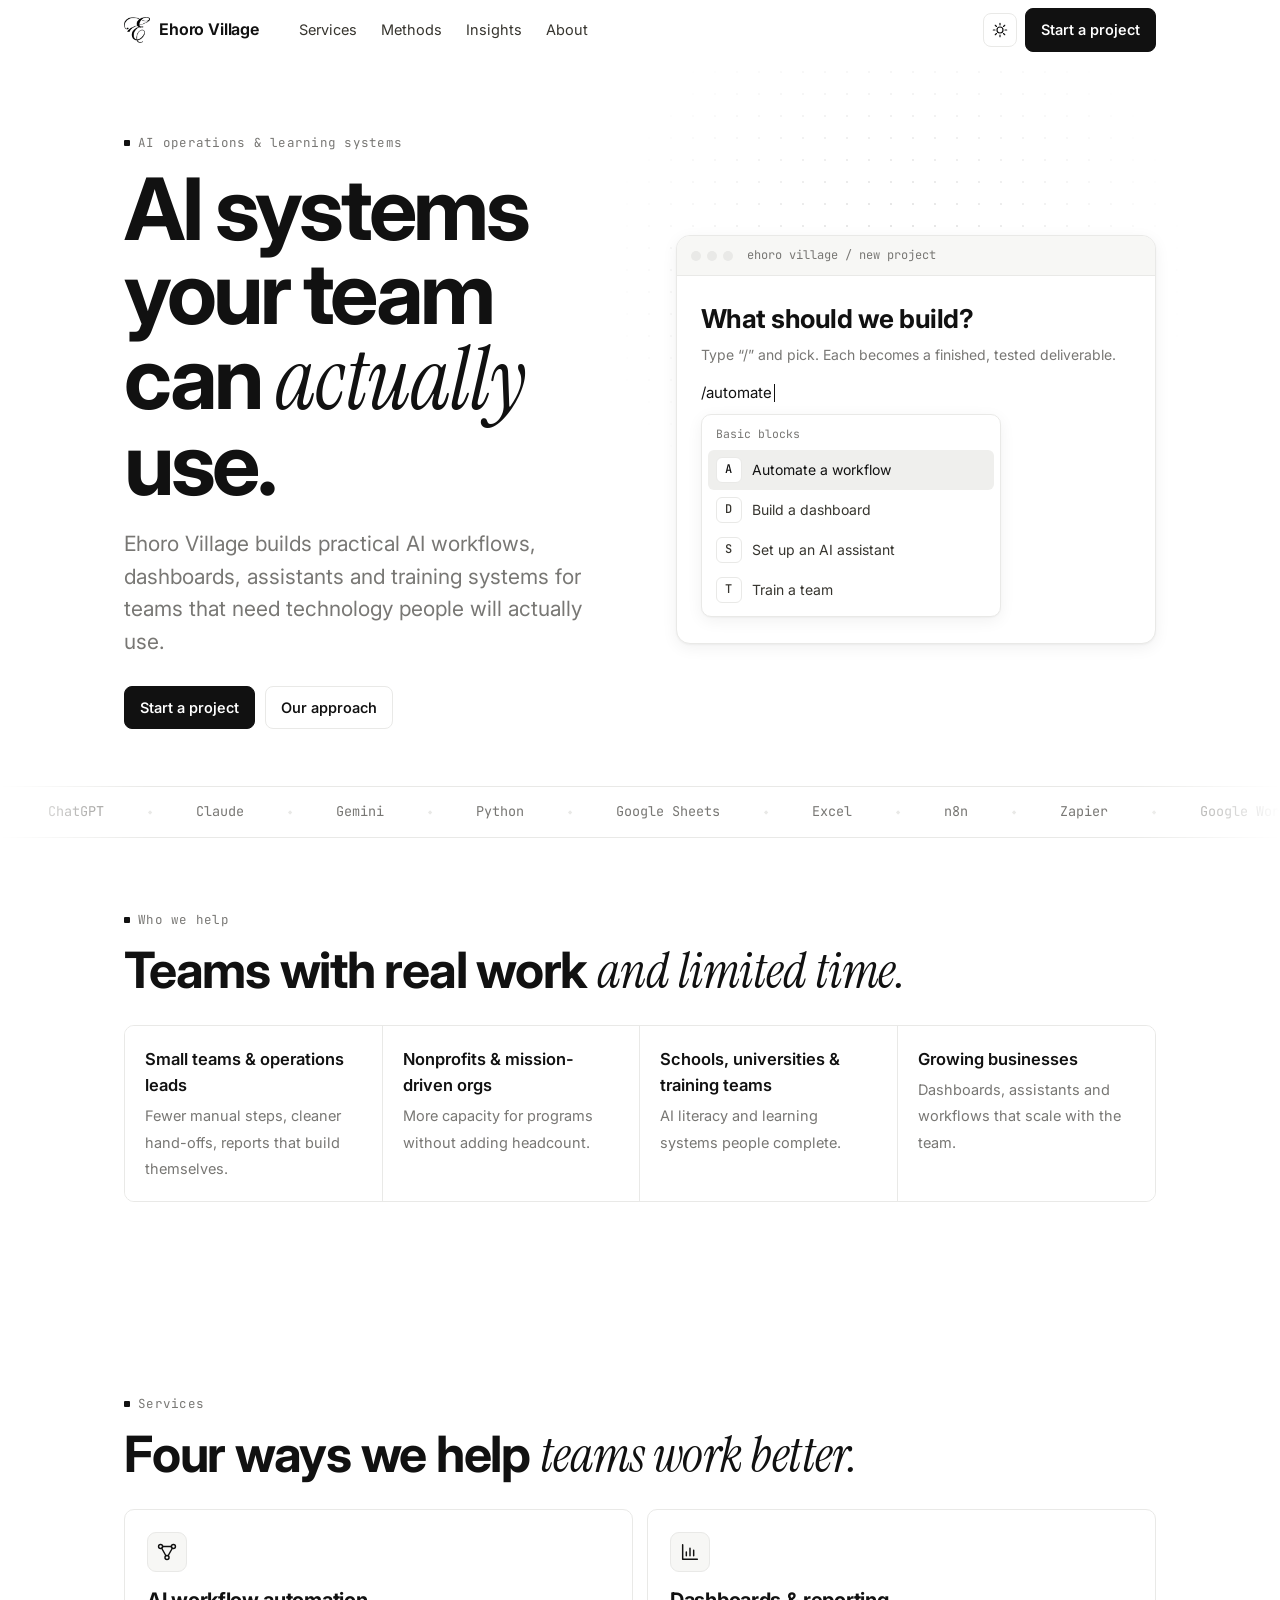
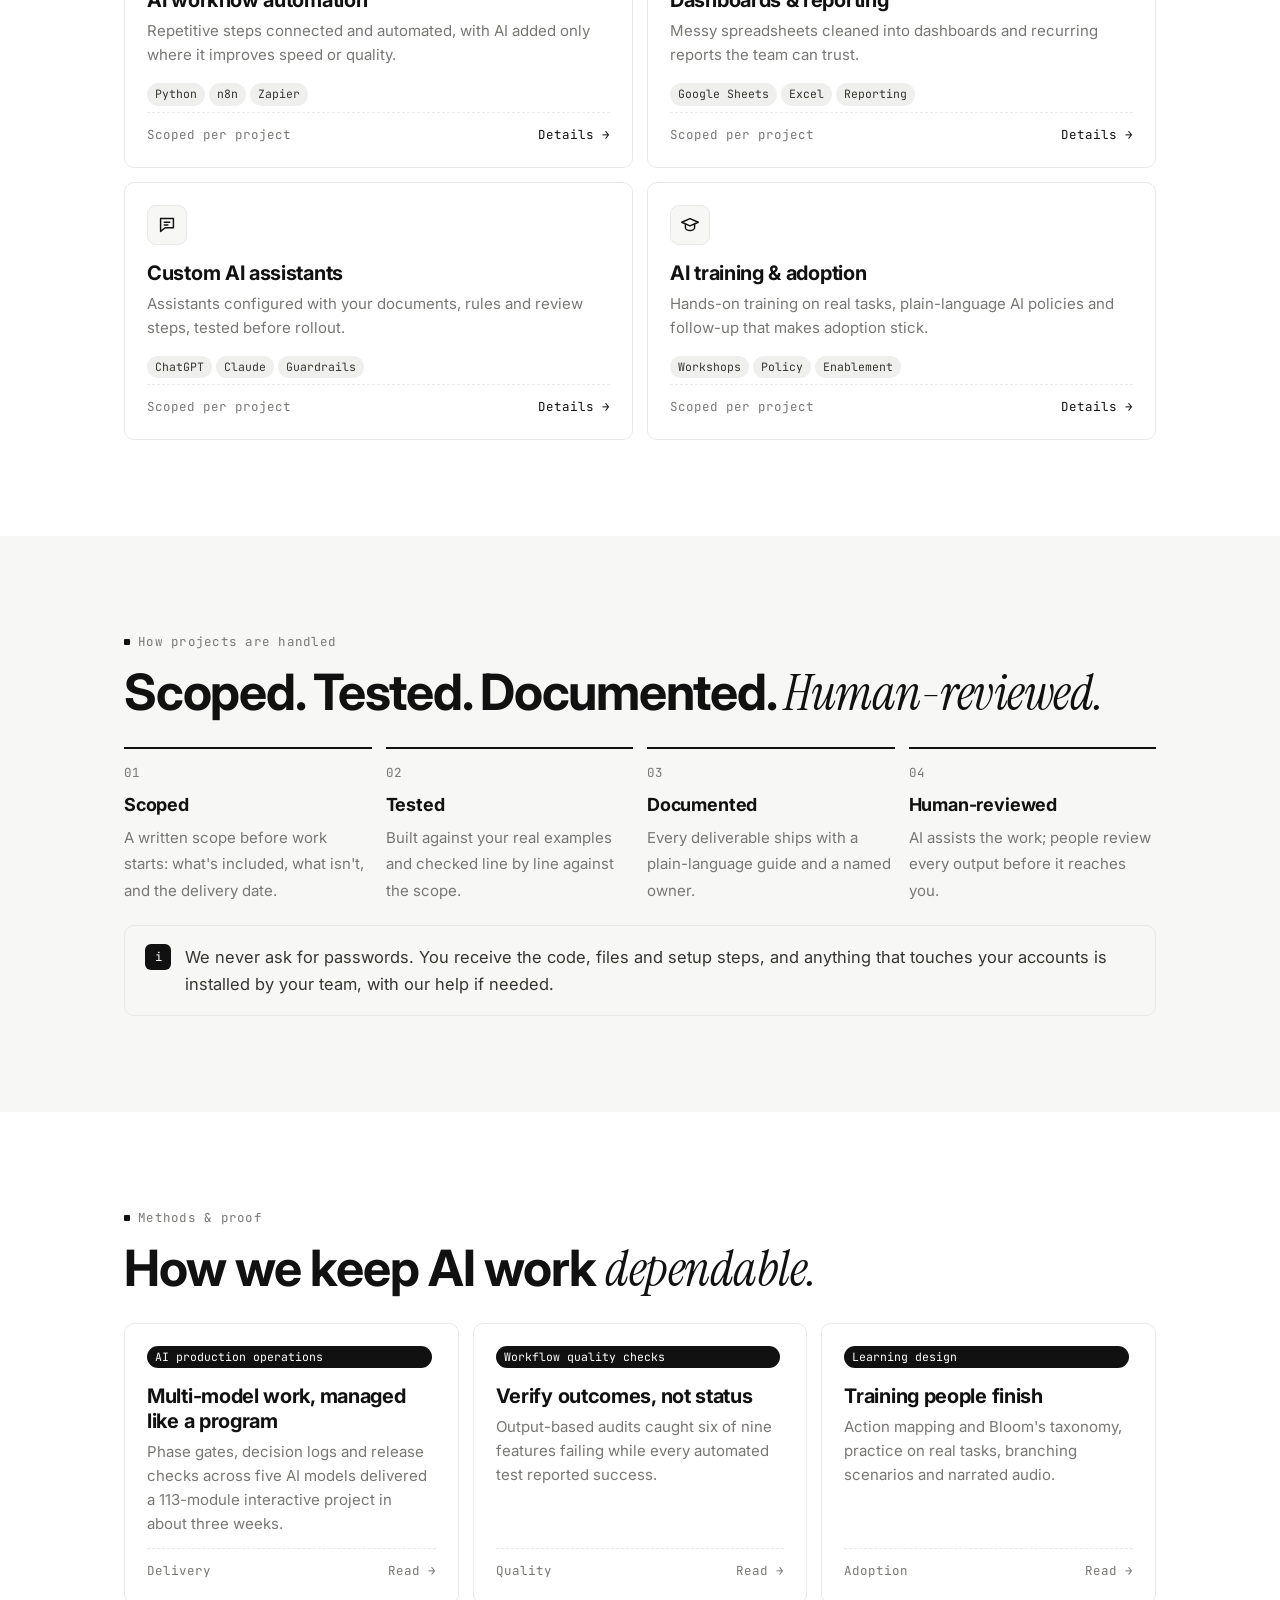
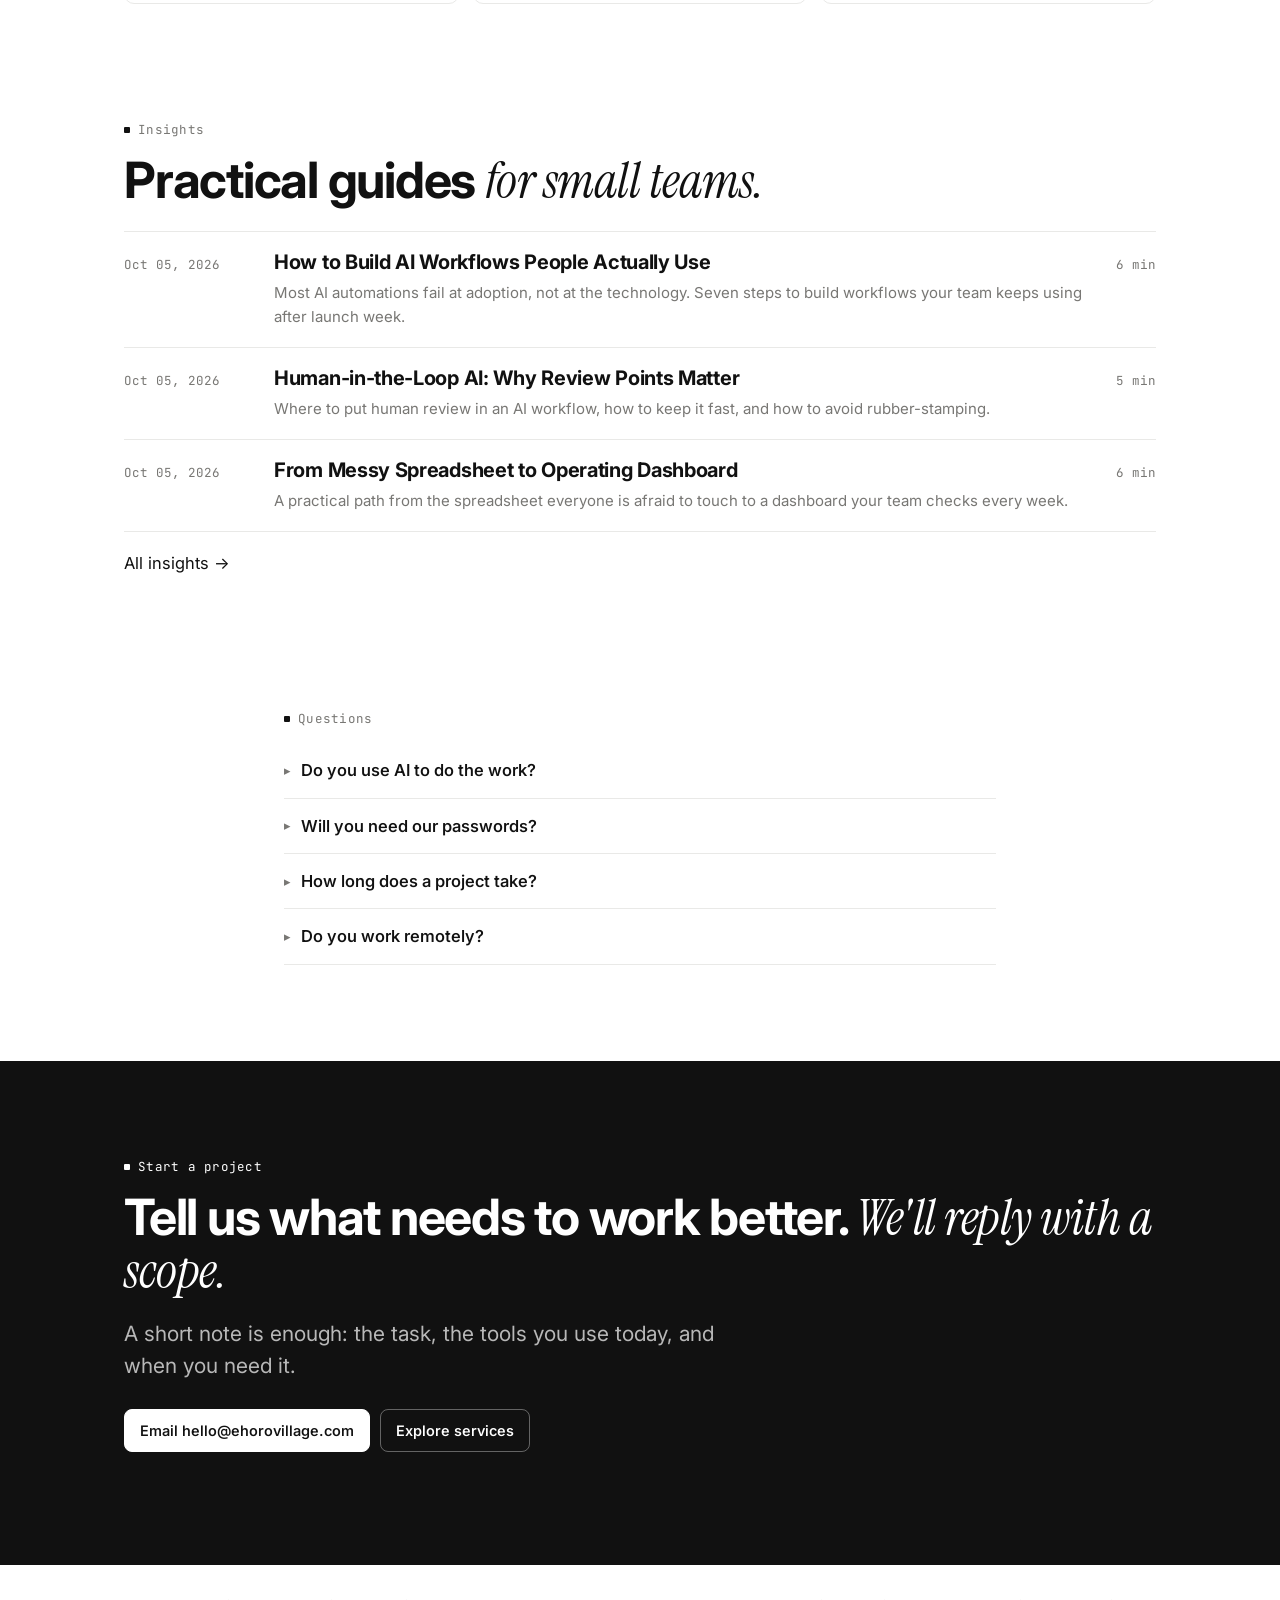
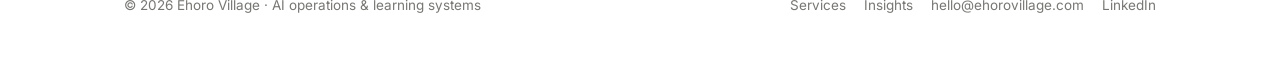
==== commit f725ed4d: "Site v4: company front (no founder, prices or games), E logo, four services, approach, methods, Insi" ====
--- a/index.html
+++ b/index.html
@@ -3,44 +3,48 @@
 <head>
 <meta charset="utf-8">
 <meta name="viewport" content="width=device-width,initial-scale=1">
-<title>Ehoro Village · AI programs & learning, New York</title>
-<meta name="description" content="Ehoro Village builds AI workflow automation, dashboards and custom AI assistants, and teaches people to use them. Led by Ade Ijidakinro, Program Manager, AI & Learning.">
+<title>Ehoro Village · AI workflows, dashboards, assistants & training</title>
+<meta name="description" content="Ehoro Village builds practical AI workflows, dashboards, assistants and training systems for teams that need technology people will actually use.">
 <link rel="canonical" href="https://www.ehorovillage.com/">
-<meta property="og:type" content="website"><meta property="og:title" content="Ehoro Village · AI programs & learning, New York"><meta property="og:description" content="Ehoro Village builds AI workflow automation, dashboards and custom AI assistants, and teaches people to use them. Led by Ade Ijidakinro, Program Manager, AI & Learning.">
-<meta property="og:url" content="https://www.ehorovillage.com/"><meta property="og:image" content="https://www.ehorovillage.com/sprites/timi_3.png">
+<meta property="og:type" content="website"><meta property="og:site_name" content="Ehoro Village"><meta property="og:title" content="Ehoro Village · AI workflows, dashboards, assistants & training">
+<meta property="og:description" content="Ehoro Village builds practical AI workflows, dashboards, assistants and training systems for teams that need technology people will actually use."><meta property="og:url" content="https://www.ehorovillage.com/"><meta property="og:image" content="https://www.ehorovillage.com/assets/og.png">
+<meta name="twitter:card" content="summary_large_image">
 <meta name="theme-color" content="#111111">
 <script>document.documentElement.classList.add("js")</script>
-<link rel="icon" type="image/png" href="sprites/favicon.png">
+<link rel="icon" type="image/png" sizes="32x32" href="assets/favicon-32.png">
+<link rel="icon" type="image/png" sizes="192x192" href="assets/favicon-192.png">
+<link rel="apple-touch-icon" href="assets/apple-touch-icon.png">
+<link rel="alternate" type="application/rss+xml" title="Ehoro Village Insights" href="https://www.ehorovillage.com/blog/feed.xml">
 <link rel="preconnect" href="https://fonts.googleapis.com"><link rel="preconnect" href="https://fonts.gstatic.com" crossorigin><link rel="stylesheet" href="https://fonts.googleapis.com/css2?family=Inter:wght@400;500;600;700&family=Instrument+Serif:ital@0;1&family=JetBrains+Mono:wght@400;500&display=swap">
 <link rel="stylesheet" href="site.css">
-<script type="application/ld+json">{"@context": "https://schema.org", "@graph": [{"@type": "Organization", "@id": "https://www.ehorovillage.com/#org", "name": "Ehoro Village", "url": "https://www.ehorovillage.com/", "email": "hello@ehorovillage.com", "logo": "https://www.ehorovillage.com/sprites/favicon.png", "description": "AI programs and learning practice in the New York metro area: AI workflow automation, data dashboards, custom AI assistants, learning design, and a public product lab.", "areaServed": ["New York", "New Jersey", "United States"], "sameAs": ["https://www.instagram.com/ehorovillage"]}, {"@type": "Person", "@id": "https://www.ehorovillage.com/#ade", "name": "Ade Ijidakinro", "jobTitle": "Program Manager, AI & Learning", "worksFor": {"@id": "https://www.ehorovillage.com/#org"}, "alumniOf": "University of Michigan", "sameAs": ["https://www.linkedin.com/in/adeijidakinro"]}, {"@type": "Service", "name": "AI workflow automation", "provider": {"@id": "https://www.ehorovillage.com/#org"}}, {"@type": "Service", "name": "Dashboards and data cleanup", "provider": {"@id": "https://www.ehorovillage.com/#org"}}, {"@type": "Service", "name": "Custom AI assistants", "provider": {"@id": "https://www.ehorovillage.com/#org"}}]}</script>
+<script type="application/ld+json">{"@context": "https://schema.org", "@graph": [{"@type": "Organization", "@id": "https://www.ehorovillage.com/#org", "name": "Ehoro Village", "url": "https://www.ehorovillage.com/", "email": "hello@ehorovillage.com", "logo": "https://www.ehorovillage.com/assets/logo-e.png", "image": "https://www.ehorovillage.com/assets/og.png", "description": "Ehoro Village builds practical AI workflows, dashboards, assistants and training systems for teams that need technology people will actually use.", "areaServed": "United States", "sameAs": ["https://www.linkedin.com/company/ehoro-village/", "https://www.instagram.com/ehorovillage"], "knowsAbout": ["AI workflow automation", "Dashboards and reporting", "Custom AI assistants", "AI training and adoption", "Human-in-the-loop AI", "Learning design"]}, {"@type": "WebSite", "@id": "https://www.ehorovillage.com/#site", "url": "https://www.ehorovillage.com/", "name": "Ehoro Village", "publisher": {"@id": "https://www.ehorovillage.com/#org"}}]}</script>
 </head>
 <body>
 <a class="skip" href="#main">Skip to content</a>
 <header class="nav"><div class="wrap">
-  <a class="brand" href="./"><svg viewBox="0 0 15 14" shape-rendering="crispEdges" aria-hidden="true"><rect x="7" y="0" width="1" height="1" class="px"/><rect x="6" y="1" width="1" height="1" class="px"/><rect x="7" y="1" width="1" height="1" class="px"/><rect x="8" y="1" width="1" height="1" class="px"/><rect x="1" y="2" width="1" height="1" class="px"/><rect x="6" y="2" width="1" height="1" class="px"/><rect x="7" y="2" width="1" height="1" class="px"/><rect x="8" y="2" width="1" height="1" class="px"/><rect x="13" y="2" width="1" height="1" class="px"/><rect x="0" y="3" width="1" height="1" class="px"/><rect x="1" y="3" width="1" height="1" class="px"/><rect x="2" y="3" width="1" height="1" class="px"/><rect x="5" y="3" width="1" height="1" class="px"/><rect x="6" y="3" width="1" height="1" class="px"/><rect x="7" y="3" width="1" height="1" class="px"/><rect x="8" y="3" width="1" height="1" class="px"/><rect x="9" y="3" width="1" height="1" class="px"/><rect x="12" y="3" width="1" height="1" class="px"/><rect x="13" y="3" width="1" height="1" class="px"/><rect x="14" y="3" width="1" height="1" class="px"/><rect x="1" y="4" width="1" height="1" class="px"/><rect x="4" y="4" width="1" height="1" class="px"/><rect x="5" y="4" width="1" height="1" class="px"/><rect x="6" y="4" width="1" height="1" class="px"/><rect x="7" y="4" width="1" height="1" class="px"/><rect x="8" y="4" width="1" height="1" class="px"/><rect x="9" y="4" width="1" height="1" class="px"/><rect x="10" y="4" width="1" height="1" class="px"/><rect x="13" y="4" width="1" height="1" class="px"/><rect x="3" y="5" width="1" height="1" class="px"/><rect x="4" y="5" width="1" height="1" class="px"/><rect x="5" y="5" width="1" height="1" class="px"/><rect x="6" y="5" width="1" height="1" class="px"/><rect x="7" y="5" width="1" height="1" class="px"/><rect x="8" y="5" width="1" height="1" class="px"/><rect x="9" y="5" width="1" height="1" class="px"/><rect x="10" y="5" width="1" height="1" class="px"/><rect x="11" y="5" width="1" height="1" class="px"/><rect x="3" y="6" width="1" height="1" class="px"/><rect x="4" y="6" width="1" height="1" class="bead"/><rect x="5" y="6" width="1" height="1" class="px"/><rect x="6" y="6" width="1" height="1" class="bead"/><rect x="7" y="6" width="1" height="1" class="px"/><rect x="8" y="6" width="1" height="1" class="bead"/><rect x="9" y="6" width="1" height="1" class="px"/><rect x="10" y="6" width="1" height="1" class="bead"/><rect x="11" y="6" width="1" height="1" class="px"/><rect x="3" y="7" width="1" height="1" class="px"/><rect x="4" y="7" width="1" height="1" class="px"/><rect x="5" y="7" width="1" height="1" class="px"/><rect x="6" y="7" width="1" height="1" class="px"/><rect x="7" y="7" width="1" height="1" class="px"/><rect x="8" y="7" width="1" height="1" class="px"/><rect x="9" y="7" width="1" height="1" class="px"/><rect x="10" y="7" width="1" height="1" class="px"/><rect x="11" y="7" width="1" height="1" class="px"/><rect x="2" y="8" width="1" height="1" class="px"/><rect x="3" y="8" width="1" height="1" class="px"/><rect x="4" y="8" width="1" height="1" class="px"/><rect x="5" y="8" width="1" height="1" class="px"/><rect x="6" y="8" width="1" height="1" class="px"/><rect x="7" y="8" width="1" height="1" class="px"/><rect x="8" y="8" width="1" height="1" class="px"/><rect x="9" y="8" width="1" height="1" class="px"/><rect x="10" y="8" width="1" height="1" class="px"/><rect x="11" y="8" width="1" height="1" class="px"/><rect x="12" y="8" width="1" height="1" class="px"/><rect x="2" y="9" width="1" height="1" class="px"/><rect x="3" y="9" width="1" height="1" class="bead"/><rect x="4" y="9" width="1" height="1" class="px"/><rect x="5" y="9" width="1" height="1" class="bead"/><rect x="6" y="9" width="1" height="1" class="px"/><rect x="7" y="9" width="1" height="1" class="bead"/><rect x="8" y="9" width="1" height="1" class="px"/><rect x="9" y="9" width="1" height="1" class="bead"/><rect x="10" y="9" width="1" height="1" class="px"/><rect x="11" y="9" width="1" height="1" class="bead"/><rect x="12" y="9" width="1" height="1" class="px"/><rect x="2" y="10" width="1" height="1" class="px"/><rect x="3" y="10" width="1" height="1" class="px"/><rect x="4" y="10" width="1" height="1" class="px"/><rect x="5" y="10" width="1" height="1" class="px"/><rect x="6" y="10" width="1" height="1" class="px"/><rect x="7" y="10" width="1" height="1" class="px"/><rect x="8" y="10" width="1" height="1" class="px"/><rect x="9" y="10" width="1" height="1" class="px"/><rect x="10" y="10" width="1" height="1" class="px"/><rect x="11" y="10" width="1" height="1" class="px"/><rect x="12" y="10" width="1" height="1" class="px"/><rect x="1" y="11" width="1" height="1" class="px"/><rect x="2" y="11" width="1" height="1" class="px"/><rect x="3" y="11" width="1" height="1" class="px"/><rect x="4" y="11" width="1" height="1" class="px"/><rect x="5" y="11" width="1" height="1" class="px"/><rect x="6" y="11" width="1" height="1" class="px"/><rect x="7" y="11" width="1" height="1" class="px"/><rect x="8" y="11" width="1" height="1" class="px"/><rect x="9" y="11" width="1" height="1" class="px"/><rect x="10" y="11" width="1" height="1" class="px"/><rect x="11" y="11" width="1" height="1" class="px"/><rect x="12" y="11" width="1" height="1" class="px"/><rect x="13" y="11" width="1" height="1" class="px"/><rect x="1" y="12" width="1" height="1" class="px"/><rect x="2" y="12" width="1" height="1" class="bead"/><rect x="3" y="12" width="1" height="1" class="bead"/><rect x="4" y="12" width="1" height="1" class="bead"/><rect x="5" y="12" width="1" height="1" class="bead"/><rect x="6" y="12" width="1" height="1" class="bead"/><rect x="7" y="12" width="1" height="1" class="bead"/><rect x="8" y="12" width="1" height="1" class="bead"/><rect x="9" y="12" width="1" height="1" class="bead"/><rect x="10" y="12" width="1" height="1" class="bead"/><rect x="11" y="12" width="1" height="1" class="bead"/><rect x="12" y="12" width="1" height="1" class="bead"/><rect x="13" y="12" width="1" height="1" class="px"/><rect x="1" y="13" width="1" height="1" class="px"/><rect x="2" y="13" width="1" height="1" class="px"/><rect x="3" y="13" width="1" height="1" class="px"/><rect x="4" y="13" width="1" height="1" class="px"/><rect x="5" y="13" width="1" height="1" class="px"/><rect x="6" y="13" width="1" height="1" class="px"/><rect x="7" y="13" width="1" height="1" class="px"/><rect x="8" y="13" width="1" height="1" class="px"/><rect x="9" y="13" width="1" height="1" class="px"/><rect x="10" y="13" width="1" height="1" class="px"/><rect x="11" y="13" width="1" height="1" class="px"/><rect x="12" y="13" width="1" height="1" class="px"/><rect x="13" y="13" width="1" height="1" class="px"/></svg><span>Ehoro Village</span></a>
-  <ul><li><a href="work.html">Work</a></li><li><a href="services.html">Services</a></li><li><a href="about.html">About</a></li><li><a href="village.html">Lab</a></li></ul>
+  <a class="brand" href="./"><img class="logo-light" src="assets/logo-e.png" alt="" width="26" height="26"><img class="logo-dark" src="assets/logo-e-white.png" alt="" width="26" height="26"><span>Ehoro Village</span></a>
+  <ul><li><a href="services.html">Services</a></li><li><a href="methods.html">Methods</a></li><li><a href="blog/">Insights</a></li><li><a href="about.html">About</a></li></ul>
   <div class="end">
     <button class="icon-btn" data-toggle-theme aria-label="Switch light or dark">
       <svg width="16" height="16" viewBox="0 0 24 24" fill="none" stroke="currentColor" stroke-width="1.8" stroke-linecap="round"><circle cx="12" cy="12" r="4.5"/><path d="M12 2v2.5M12 19.5V22M2 12h2.5M19.5 12H22M4.9 4.9l1.8 1.8M17.3 17.3l1.8 1.8M4.9 19.1l1.8-1.8M17.3 6.7l1.8-1.8"/></svg>
     </button>
-    <a class="btn" href="services.html#start">Work with us</a>
+    <a class="btn" href="index.html#start">Start a project</a>
   </div>
 </div></header>
 <main id="main">
 
 <section class="hero"><div class="dots" aria-hidden="true"></div><div class="wrap hero-grid">
   <div>
-    <p class="label">Ehoro Village · AI programs &amp; learning · New York</p>
-    <h1>AI that people <span class="serif">actually</span> use.</h1>
-    <p class="lede">Workflows, dashboards and assistants that hold up, and the teaching that makes people use them. Led by Ade Ijidakinro, Program Manager, AI &amp; Learning.</p>
-    <p class="cta"><a class="btn" href="work.html">See the work</a><a class="btn ghost" href="services.html">What we build</a></p>
+    <p class="label">AI operations &amp; learning systems</p>
+    <h1>AI systems your team can <span class="serif">actually</span> use.</h1>
+    <p class="lede">Ehoro Village builds practical AI workflows, dashboards, assistants and training systems for teams that need technology people will actually use.</p>
+    <p class="cta"><a class="btn" href="#start">Start a project</a><a class="btn ghost" href="#approach">Our approach</a></p>
   </div>
-  <div class="page-demo" id="demo" aria-label="Animated demo: typing a slash command turns into a finished piece of work">
+  <div class="page-demo" id="demo" aria-label="Animated demo: choosing a command turns into a finished deliverable">
     <div class="bar"><i></i><i></i><i></i><span>ehoro village / new project</span></div>
     <div class="body">
       <div class="title">What should we build?</div>
-      <div class="sub">Type “/” and pick. It becomes a finished, tested block.</div>
+      <div class="sub">Type “/” and pick. Each becomes a finished, tested deliverable.</div>
       <div class="blocks"></div>
       <div class="line-in"><span class="caret"></span></div>
     </div>
@@ -48,102 +52,79 @@
 </div></section>
 
 <div class="marquee" aria-hidden="true"><div class="track">
-  <span>Claude</span><span>ChatGPT</span><span>Gemini</span><span>Codex</span><span>Python</span><span>Google Sheets</span><span>Excel</span><span>n8n</span><span>Zapier</span><span>Supabase</span><span>JavaScript</span><span>Articulate</span><span>Claude</span><span>ChatGPT</span><span>Gemini</span><span>Codex</span><span>Python</span><span>Google Sheets</span><span>Excel</span><span>n8n</span><span>Zapier</span><span>Supabase</span><span>JavaScript</span><span>Articulate</span>
+  <span>ChatGPT</span><span>Claude</span><span>Gemini</span><span>Python</span><span>Google Sheets</span><span>Excel</span><span>n8n</span><span>Zapier</span><span>Google Workspace</span><span>Microsoft 365</span><span>Slack</span><span>Notion</span><span>ChatGPT</span><span>Claude</span><span>Gemini</span><span>Python</span><span>Google Sheets</span><span>Excel</span><span>n8n</span><span>Zapier</span><span>Google Workspace</span><span>Microsoft 365</span><span>Slack</span><span>Notion</span>
 </div></div>
 
-<section style="padding-top:64px"><div class="wrap">
-  <p class="label">Proof, counted</p>
-  <h2 class="reveal">Shipped. Measured. <span class="serif">Documented.</span></h2>
-  <div class="stats reveal">
-    <div><b data-count="5">5</b><span>AI models directed in one production program</span></div>
-    <div><b data-count="113">113</b><span>adventures shipped in about three weeks</span></div>
-    <div><b data-count="45">45</b><span>documented releases of a live web app</span></div>
-    <div><b data-count="24" data-suffix="+">24+</b><span>build sessions in a documented AI method</span></div>
+<section style="padding-top:72px"><div class="wrap">
+  <p class="label">Who we help</p>
+  <h2 class="reveal">Teams with real work <span class="serif">and limited time.</span></h2>
+  <div class="who reveal">
+    <div><b>Small teams &amp; operations leads</b><span>Fewer manual steps, cleaner hand-offs, reports that build themselves.</span></div>
+    <div><b>Nonprofits &amp; mission-driven orgs</b><span>More capacity for programs without adding headcount.</span></div>
+    <div><b>Schools, universities &amp; training teams</b><span>AI literacy and learning systems people complete.</span></div>
+    <div><b>Growing businesses</b><span>Dashboards, assistants and workflows that scale with the team.</span></div>
   </div>
 </div></section>
 
-<section><div class="wrap">
-  <p class="label">What we build</p>
-  <h2 class="reveal">Three things, <span class="serif">done properly.</span></h2>
-  <div class="grid g3" style="margin-top:28px">
-    <article class="card block reveal"><div class="glyph"><svg viewBox="0 0 24 24"><circle cx="5" cy="6" r="2.2"/><circle cx="19" cy="6" r="2.2"/><circle cx="12" cy="18" r="2.2"/><path d="M7.2 6h9.6M6.2 7.9l4.6 8.2M17.8 7.9l-4.6 8.2"/></svg></div><h3>AI workflow automation</h3>
-      <p>The repetitive steps in your week, connected and automated with Python, n8n or Zapier, with an AI step where it actually helps.</p>
-      <div><span class="tag">Python</span><span class="tag">n8n</span><span class="tag">Zapier</span></div>
-      <div class="meta"><span>from <strong>$100</strong></span><a href="services.html#automation">Details →</a></div></article>
-    <article class="card block reveal"><div class="glyph"><svg viewBox="0 0 24 24"><path d="M4 20V4M4 20h16"/><path d="M8 16v-4M12 16V8M16 16v-6"/></svg></div><h3>Dashboards &amp; data cleanup</h3>
-      <p>Messy spreadsheets in, a clean dashboard out, in Google Sheets or Excel, with reports that update themselves.</p>
-      <div><span class="tag">Sheets</span><span class="tag">Excel</span><span class="tag">Reporting</span></div>
-      <div class="meta"><span>from <strong>$50</strong></span><a href="services.html#data">Details →</a></div></article>
-    <article class="card block reveal"><div class="glyph"><svg viewBox="0 0 24 24"><path d="M5 5h14v10H10l-5 4z"/><path d="M9 9h6M9 12h4"/></svg></div><h3>Custom AI assistants</h3>
-      <p>An assistant set up with your documents, your rules and a test transcript, so your team can trust what it says.</p>
-      <div><span class="tag">ChatGPT</span><span class="tag">Claude</span><span class="tag">Guardrails</span></div>
-      <div class="meta"><span>from <strong>$150</strong></span><a href="services.html#assistants">Details →</a></div></article>
-  </div>
-  <div class="callout reveal" style="margin-top:16px"><span class="sq">i</span><div>AI tools help do the work. A person scopes it, tests it and checks every deliverable before it reaches you. Code and setup guides are handed over; you never share passwords. Team AI workshops are available on request.</div></div>
-</div></section>
-
-<section style="background:var(--bg-2)"><div class="wrap">
-  <p class="label">Selected work</p>
-  <h2 class="reveal">The methods, <span class="serif">tested in public.</span></h2>
-  <div class="grid g3" style="margin-top:28px">
-    <a class="card reveal" href="work.html#production" style="background-size:0 0"><span class="tag dark">AI production program</span><h3 style="margin-top:10px">Five AI models, one release process</h3><p>Phase gates, a decision log and release checks: a 113-adventure narrative game shipped in about three weeks.</p><div class="meta"><span>Program delivery</span><span>Read →</span></div></a>
-    <a class="card reveal" href="work.html#quality" style="background-size:0 0"><span class="tag dark">Quality &amp; trust</span><h3 style="margin-top:10px">The tests that lied</h3><p>Automated tests said everything passed while 6 of 9 game modes did nothing. Audits found it; real checks fixed it.</p><div class="meta"><span>Verification</span><span>Read →</span></div></a>
-    <a class="card reveal" href="work.html#learning" style="background-size:0 0"><span class="tag dark">Learning design</span><h3 style="margin-top:10px">Onboarding people finish</h3><p>A learning module built with action mapping and Bloom's taxonomy, branching scenarios and narrated audio.</p><div class="meta"><span>Instructional design</span><span>Read →</span></div></a>
+<section id="services"><div class="wrap">
+  <p class="label">Services</p>
+  <h2 class="reveal">Four ways we help <span class="serif">teams work better.</span></h2>
+  <div class="grid g2" style="margin-top:28px">
+    <article class="card block reveal"><div class="glyph"><svg viewBox="0 0 24 24"><circle cx="5" cy="6" r="2.2"/><circle cx="19" cy="6" r="2.2"/><circle cx="12" cy="18" r="2.2"/><path d="M7.2 6h9.6M6.2 7.9l4.6 8.2M17.8 7.9l-4.6 8.2"/></svg></div><h3>AI workflow automation</h3><p>Repetitive steps connected and automated, with AI added only where it improves speed or quality.</p><div><span class=tag>Python</span><span class=tag>n8n</span><span class=tag>Zapier</span></div><div class="meta"><span>Scoped per project</span><a href="services.html#automation">Details →</a></div></article>
+    <article class="card block reveal"><div class="glyph"><svg viewBox="0 0 24 24"><path d="M4 20V4M4 20h16"/><path d="M8 16v-4M12 16V8M16 16v-6"/></svg></div><h3>Dashboards &amp; reporting</h3><p>Messy spreadsheets cleaned into dashboards and recurring reports the team can trust.</p><div><span class=tag>Google Sheets</span><span class=tag>Excel</span><span class=tag>Reporting</span></div><div class="meta"><span>Scoped per project</span><a href="services.html#data">Details →</a></div></article>
+    <article class="card block reveal"><div class="glyph"><svg viewBox="0 0 24 24"><path d="M5 5h14v10H10l-5 4z"/><path d="M9 9h6M9 12h4"/></svg></div><h3>Custom AI assistants</h3><p>Assistants configured with your documents, rules and review steps, tested before rollout.</p><div><span class=tag>ChatGPT</span><span class=tag>Claude</span><span class=tag>Guardrails</span></div><div class="meta"><span>Scoped per project</span><a href="services.html#assistants">Details →</a></div></article>
+    <article class="card block reveal"><div class="glyph"><svg viewBox="0 0 24 24"><path d="M3 9l9-4 9 4-9 4z"/><path d="M7 11v4c0 1.5 2.2 3 5 3s5-1.5 5-3v-4"/></svg></div><h3>AI training &amp; adoption</h3><p>Hands-on training on real tasks, plain-language AI policies and follow-up that makes adoption stick.</p><div><span class=tag>Workshops</span><span class=tag>Policy</span><span class=tag>Enablement</span></div><div class="meta"><span>Scoped per project</span><a href="services.html#training">Details →</a></div></article>
   </div>
 </div></section>
 
+<section id="approach" style="background:var(--bg-2)"><div class="wrap">
+  <p class="label">How projects are handled</p>
+  <h2 class="reveal">Scoped. Tested. Documented. <span class="serif">Human-reviewed.</span></h2>
+  <div class="steps reveal">
+    <div><b>Scoped</b><span>A written scope before work starts: what's included, what isn't, and the delivery date.</span></div>
+    <div><b>Tested</b><span>Built against your real examples and checked line by line against the scope.</span></div>
+    <div><b>Documented</b><span>Every deliverable ships with a plain-language guide and a named owner.</span></div>
+    <div><b>Human-reviewed</b><span>AI assists the work; people review every output before it reaches you.</span></div>
+  </div>
+  <div class="callout reveal" style="margin-top:22px"><span class="sq">i</span><div>We never ask for passwords. You receive the code, files and setup steps, and anything that touches your accounts is installed by your team, with our help if needed.</div></div>
+</div></section>
+
 <section><div class="wrap">
-  <p class="label">In the kitchen</p>
-  <h2 class="reveal">Resources, <span class="serif">launching this fall.</span></h2>
-  <div class="grid g2" style="margin-top:28px">
-    <article class="card reveal"><div class="glyph"><svg viewBox="0 0 24 24"><path d="M4 5h6a2 2 0 0 1 2 2v12a2 2 0 0 0-2-2H4zM20 5h-6a2 2 0 0 0-2 2v12a2 2 0 0 1 2-2h6z"/></svg></div><h3>AI literacy lessons, grades 6–12</h3><p>45-minute lessons teachers can run tomorrow: slides, a hands-on activity with no student accounts, an exit ticket and an answer key.</p><div class="meta"><span>For teachers</span><span class="tag">Coming soon</span></div></article>
-    <article class="card reveal"><div class="glyph"><svg viewBox="0 0 24 24"><rect x="4" y="4" width="16" height="16" rx="2"/><path d="M4 10h16M4 15h16M10 4v16"/></svg></div><h3>Budget &amp; small-business spreadsheets</h3><p>Templates with real formulas and a dashboard, for Excel and Google Sheets, each with a two-page guide.</p><div class="meta"><span>For households &amp; solo businesses</span><span class="tag">Coming soon</span></div></article>
+  <p class="label">Methods &amp; proof</p>
+  <h2 class="reveal">How we keep AI work <span class="serif">dependable.</span></h2>
+  <div class="grid g3" style="margin-top:28px">
+    <a class="card reveal" href="methods.html#operations" style="background-size:0 0"><span class="tag dark">AI production operations</span><h3 style="margin-top:10px">Multi-model work, managed like a program</h3><p>Phase gates, decision logs and release checks across five AI models delivered a 113-module interactive project in about three weeks.</p><div class="meta"><span>Delivery</span><span>Read →</span></div></a>
+    <a class="card reveal" href="methods.html#quality" style="background-size:0 0"><span class="tag dark">Workflow quality checks</span><h3 style="margin-top:10px">Verify outcomes, not status</h3><p>Output-based audits caught six of nine features failing while every automated test reported success.</p><div class="meta"><span>Quality</span><span>Read →</span></div></a>
+    <a class="card reveal" href="methods.html#learning" style="background-size:0 0"><span class="tag dark">Learning design</span><h3 style="margin-top:10px">Training people finish</h3><p>Action mapping and Bloom's taxonomy, practice on real tasks, branching scenarios and narrated audio.</p><div class="meta"><span>Adoption</span><span>Read →</span></div></a>
   </div>
 </div></section>
 
 <section style="padding-top:20px"><div class="wrap">
-  <p class="label">Product lab</p>
-  <div class="lab reveal"><img src="sprites/timi_3.png" alt="Timi, a pixel spirit from Lo-Fi Spirits">
-    <div><h3>Lo-Fi Spirits</h3><p class="muted" style="margin:0">A cozy companion for deep work: press play on lo-fi and a village of spirits grows while you study. A live web app, 45 releases in.</p></div>
-    <a class="btn ghost" href="village.html">Enter the village</a></div>
-  <div class="lab reveal" style="margin-top:12px"><div class="glyph" style="width:88px;height:88px;display:grid;place-items:center;border:1px solid var(--line);border-radius:8px;background:var(--bg-2);font-family:var(--mono);font-size:22px;color:var(--ink)">RA</div>
-    <div><h3>Rich Alucard</h3><p class="muted" style="margin:0">The lost Game Boy vampire cartridge: a 113-adventure narrative game, built by a five-model AI production team.</p></div>
-    <a class="btn ghost" href="https://ubseoul.github.io/rich_alucard/">Play the build</a></div>
+  <p class="label">Insights</p>
+  <h2 class="reveal">Practical guides <span class="serif">for small teams.</span></h2>
+  <div class="posts reveal"><a class="post-row" href="blog/ai-workflows-people-actually-use.html"><time datetime="2026-10-05">Oct 05, 2026</time><div><h3>How to Build AI Workflows People Actually Use</h3><p>Most AI automations fail at adoption, not at the technology. Seven steps to build workflows your team keeps using after launch week.</p></div><span class="rt">6 min</span></a><a class="post-row" href="blog/human-in-the-loop-ai-review-points.html"><time datetime="2026-10-05">Oct 05, 2026</time><div><h3>Human-in-the-Loop AI: Why Review Points Matter</h3><p>Where to put human review in an AI workflow, how to keep it fast, and how to avoid rubber-stamping.</p></div><span class="rt">5 min</span></a><a class="post-row" href="blog/messy-spreadsheet-to-operating-dashboard.html"><time datetime="2026-10-05">Oct 05, 2026</time><div><h3>From Messy Spreadsheet to Operating Dashboard</h3><p>A practical path from the spreadsheet everyone is afraid to touch to a dashboard your team checks every week.</p></div><span class="rt">6 min</span></a></div>
+  <p style="margin-top:18px"><a href="blog/">All insights →</a></p>
 </div></section>
 
-<section><div class="wrap person">
-  <div class="reveal"><p class="label">Who leads the work</p><h2>Ade Ijidakinro</h2>
-    <p class="lede" style="margin-top:0">Program Manager, AI &amp; Learning</p>
-    <p>Ade runs Ehoro Village's AI programs and learning work. Before that: IT Project Manager at Procter &amp; Gamble, coordinating 11 regional project managers on a $20M+ global initiative (CEO Award), and Product Designer &amp; UX Researcher at the University of Michigan.</p>
-    <p class="cta"><a class="btn ghost" href="https://www.linkedin.com/in/adeijidakinro">LinkedIn</a><a class="btn ghost" href="about.html">About</a></p></div>
-  <div class="props reveal">
-    <div><span>Role</span><span>Program Manager, AI &amp; Learning, Ehoro Village</span></div>
-    <div><span>Before</span><span>IT Project Manager, Procter &amp; Gamble · Product Designer &amp; UX Researcher, U-M BRAID</span></div>
-    <div><span>Education</span><span>M.S. Information (Human-Computer Interaction) and B.A., University of Michigan</span></div>
-    <div><span>Certification</span><span>Professional Scrum Master I (PSM I)</span></div>
-    <div><span>Strengths</span><span>Program delivery · AI workflow design · training and facilitation · user research · learning design</span></div>
-    <div><span>Based in</span><span>New York metro</span></div>
-  </div>
+<section style="padding-top:20px"><div class="wrap" style="max-width:760px">
+  <p class="label">Questions</p>
+  <details><summary>Do you use AI to do the work?</summary><p>Yes, as a tool. Every project is scoped by a person, and every output is reviewed and tested before delivery.</p></details>
+  <details><summary>Will you need our passwords?</summary><p>No. You receive the code, files and setup steps; anything that touches your accounts is installed by your team.</p></details>
+  <details><summary>How long does a project take?</summary><p>Small automations and dashboards usually take days. Assistants, larger workflows and training programs take one to a few weeks, agreed in the scope.</p></details>
+  <details><summary>Do you work remotely?</summary><p>Yes. We work with teams across the United States, remotely or on site in the New York area.</p></details>
 </div></section>
-
-<section style="padding-top:0"><div class="wrap" style="max-width:760px">
-  <p class="label">Questions</p>
-  <details><summary>Do you use AI to do the work?</summary><p>Yes, as a tool. A person scopes every project, checks every output and tests it before you get it.</p></details>
-  <details><summary>Will you need our passwords?</summary><p>No. You get the code, the files and a setup guide; anything that touches your accounts, you install, with help if you want it.</p></details>
-  <details><summary>How fast is a typical job?</summary><p>Small automations and dashboards take a few days. Assistants and bigger workflows take one to two weeks, scoped up front.</p></details>
-</div></section>
-<section class="band"><div class="wrap">
-  <p class="label">Start something</p>
-  <h2>Tell us the job. <span class="serif">We'll scope it in a day.</span></h2>
-  <p class="lede">What you want automated, measured or taught, and roughly when. A real person answers.</p>
-  <p class="cta" style="margin-top:26px"><a class="btn" href="mailto:hello@ehorovillage.com?subject=Project%20inquiry&amp;body=What%20we%20want%20done%3A%0ATools%20we%20use%3A%0ATimeline%3A">Email the project</a>
-  <a class="btn ghost" href="work.html">See the work first</a></p>
+<section class="band" id="start"><div class="wrap">
+  <p class="label">Start a project</p>
+  <h2>Tell us what needs to work better. <span class="serif">We'll reply with a scope.</span></h2>
+  <p class="lede">A short note is enough: the task, the tools you use today, and when you need it.</p>
+  <p class="cta" style="margin-top:26px"><a class="btn" href="mailto:hello@ehorovillage.com?subject=Project%20inquiry&amp;body=What%20we%20want%20to%20improve%3A%0ATools%20we%20use%20today%3A%0ATimeline%3A">Email hello@ehorovillage.com</a>
+  <a class="btn ghost" href="services.html">Explore services</a></p>
 </div></section>
 
 </main>
 <footer><div class="wrap">
-  <span>© 2026 Ehoro Village · AI programs &amp; learning · New York</span>
-  <span class="right"><a href="mailto:hello@ehorovillage.com">hello@ehorovillage.com</a><a href="https://www.linkedin.com/in/adeijidakinro">LinkedIn</a><a href="https://www.instagram.com/ehorovillage">Instagram</a><a href="village.html">Lo-Fi Spirits</a></span>
+  <span>© 2026 Ehoro Village · AI operations &amp; learning systems</span>
+  <span class="right"><a href="services.html">Services</a><a href="blog/">Insights</a><a href="mailto:hello@ehorovillage.com">hello@ehorovillage.com</a><a href="https://www.linkedin.com/company/ehoro-village/">LinkedIn</a></span>
 </div></footer>
 <script src="site.js" defer></script>
 </body>
--- a/site.css
+++ b/site.css
@@ -171,3 +171,51 @@
   .marquee .track, .caret, .blk, .menu { animation: none; }
   .card:hover, .btn:hover { transform: none; }
 }
+
+/* v4 additions: logo, steps, audience, articles */
+.brand img { width: 26px; height: 26px; object-fit: contain; }
+.brand .logo-dark { display: none; }
+:root[data-theme="dark"] .brand .logo-light { display: none; }
+:root[data-theme="dark"] .brand .logo-dark { display: block; }
+@media (prefers-color-scheme: dark) { :root:not([data-theme="light"]) .brand .logo-light { display: none; } :root:not([data-theme="light"]) .brand .logo-dark { display: block; } }
+.who { display: grid; grid-template-columns: repeat(4, 1fr); gap: 0; border: 1px solid var(--line); border-radius: var(--r); overflow: hidden; margin-top: 28px; }
+.who div { padding: 20px; border-right: 1px solid var(--line); background: var(--card); }
+.who div:last-child { border-right: 0; }
+.who b { display: block; color: var(--ink); font-weight: 600; margin-bottom: 4px; }
+.who span { font-size: 14.5px; color: var(--muted); }
+@media (max-width: 860px) { .who { grid-template-columns: 1fr 1fr; } .who div:nth-child(2) { border-right: 0; } .who div:nth-child(-n+2) { border-bottom: 1px solid var(--line); } }
+@media (max-width: 520px) { .who { grid-template-columns: 1fr; } .who div { border-right: 0; border-bottom: 1px solid var(--line); } .who div:last-child { border-bottom: 0; } }
+.steps { display: grid; grid-template-columns: repeat(4, 1fr); gap: 14px; margin-top: 28px; counter-reset: s; }
+.steps div { counter-increment: s; border-top: 2px solid var(--ink); padding-top: 14px; }
+.steps div::before { content: "0" counter(s); font-family: var(--mono); font-size: 12.5px; color: var(--muted); display: block; margin-bottom: 8px; }
+.steps b { display: block; color: var(--ink); font-size: 18px; letter-spacing: -.01em; margin-bottom: 4px; }
+.steps span { font-size: 15px; color: var(--muted); }
+@media (max-width: 860px) { .steps { grid-template-columns: 1fr 1fr; } }
+@media (max-width: 520px) { .steps { grid-template-columns: 1fr; } }
+.posts { display: grid; gap: 0; border-top: 1px solid var(--line); margin-top: 24px; }
+.post-row { display: grid; grid-template-columns: 130px 1fr auto; gap: 20px; align-items: baseline; padding: 18px 0; border-bottom: 1px solid var(--line); background: none; }
+.post-row:hover { background: none; }
+.post-row:hover h3 { text-decoration: underline; text-underline-offset: 4px; }
+.post-row time, .post-row .rt { font-family: var(--mono); font-size: 12.5px; color: var(--muted); }
+.post-row p { margin: 4px 0 0; color: var(--muted); font-size: 15px; }
+@media (max-width: 640px) { .post-row { grid-template-columns: 1fr; gap: 4px; } }
+.article { max-width: 720px; margin: 0 auto; padding: 56px 24px 24px; }
+@media (max-width: 600px) { .article { padding: 36px 16px 16px; } }
+.article .crumbs { font-family: var(--mono); font-size: 12.5px; color: var(--muted); margin-bottom: 18px; }
+.article .crumbs a { color: var(--muted); }
+.article h1 { font-size: clamp(34px, 5vw, 50px); line-height: 1.05; letter-spacing: -.03em; }
+.article .dek { font-size: 19px; color: var(--muted); margin: 16px 0 10px; line-height: 1.5; }
+.article .byline { font-family: var(--mono); font-size: 12.5px; color: var(--muted); padding-bottom: 22px; border-bottom: 1px solid var(--line); margin-bottom: 28px; }
+.prose { font-size: 17.5px; line-height: 1.75; color: var(--ink-2); }
+.prose h2 { font-size: 26px; margin: 40px 0 10px; letter-spacing: -.02em; }
+.prose h3 { font-size: 19px; margin: 26px 0 6px; }
+.prose p { margin: 0 0 18px; }
+.prose ul, .prose ol { padding-left: 22px; margin: 0 0 18px; } .prose li { margin-bottom: 8px; }
+.prose a { color: var(--ink); background-size: 100% 1px; }
+.prose blockquote { margin: 24px 0; padding: 4px 0 4px 18px; border-left: 3px solid var(--ink); color: var(--ink); font-size: 18px; }
+.prose .callout { margin: 26px 0; font-size: 16px; }
+.prose table { width: 100%; border-collapse: collapse; font-size: 15px; margin: 0 0 20px; }
+.prose th { text-align: left; font-family: var(--mono); font-size: 12px; color: var(--muted); font-weight: 500; border-bottom: 1px solid var(--ink); padding: 6px 8px 6px 0; }
+.prose td { border-bottom: 1px solid var(--line); padding: 8px 8px 8px 0; vertical-align: top; }
+.related { max-width: 720px; margin: 10px auto 0; padding: 0 24px 40px; }
+@media (max-width: 600px) { .related { padding: 0 16px 32px; } }
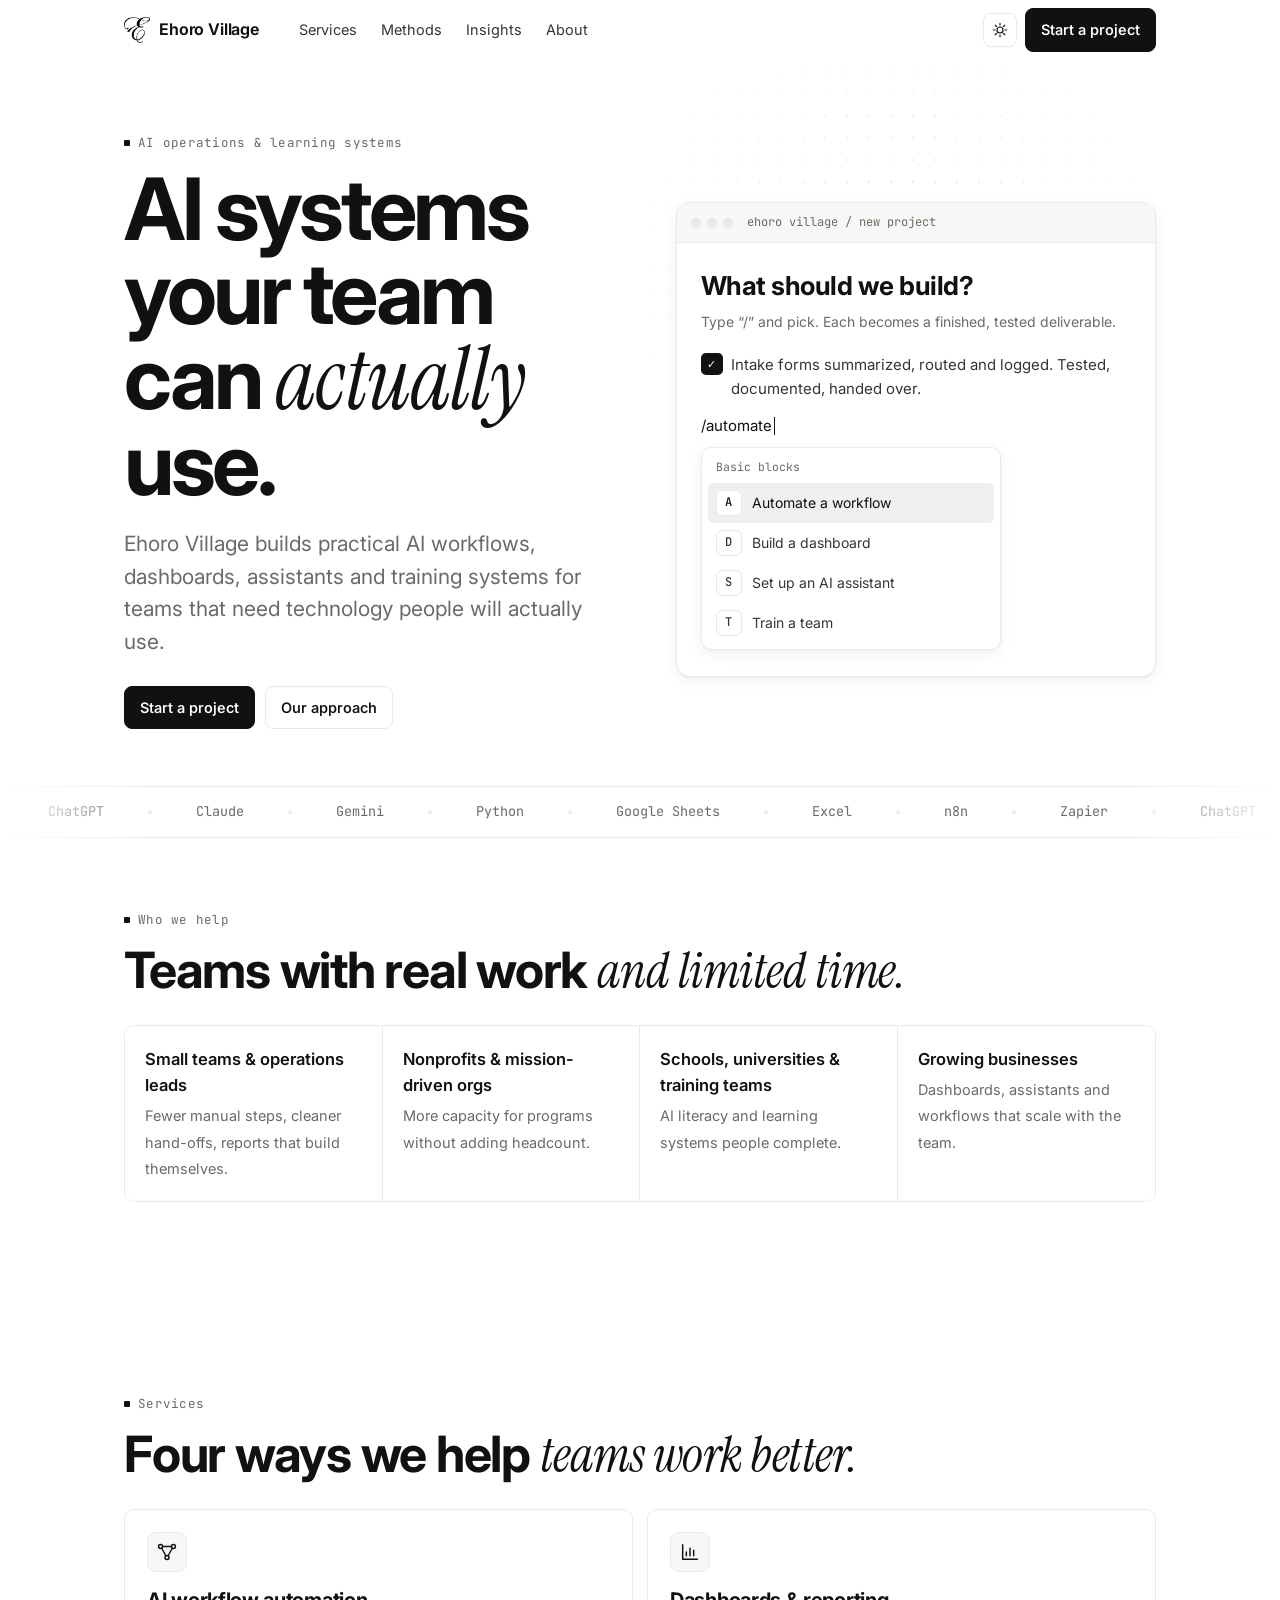
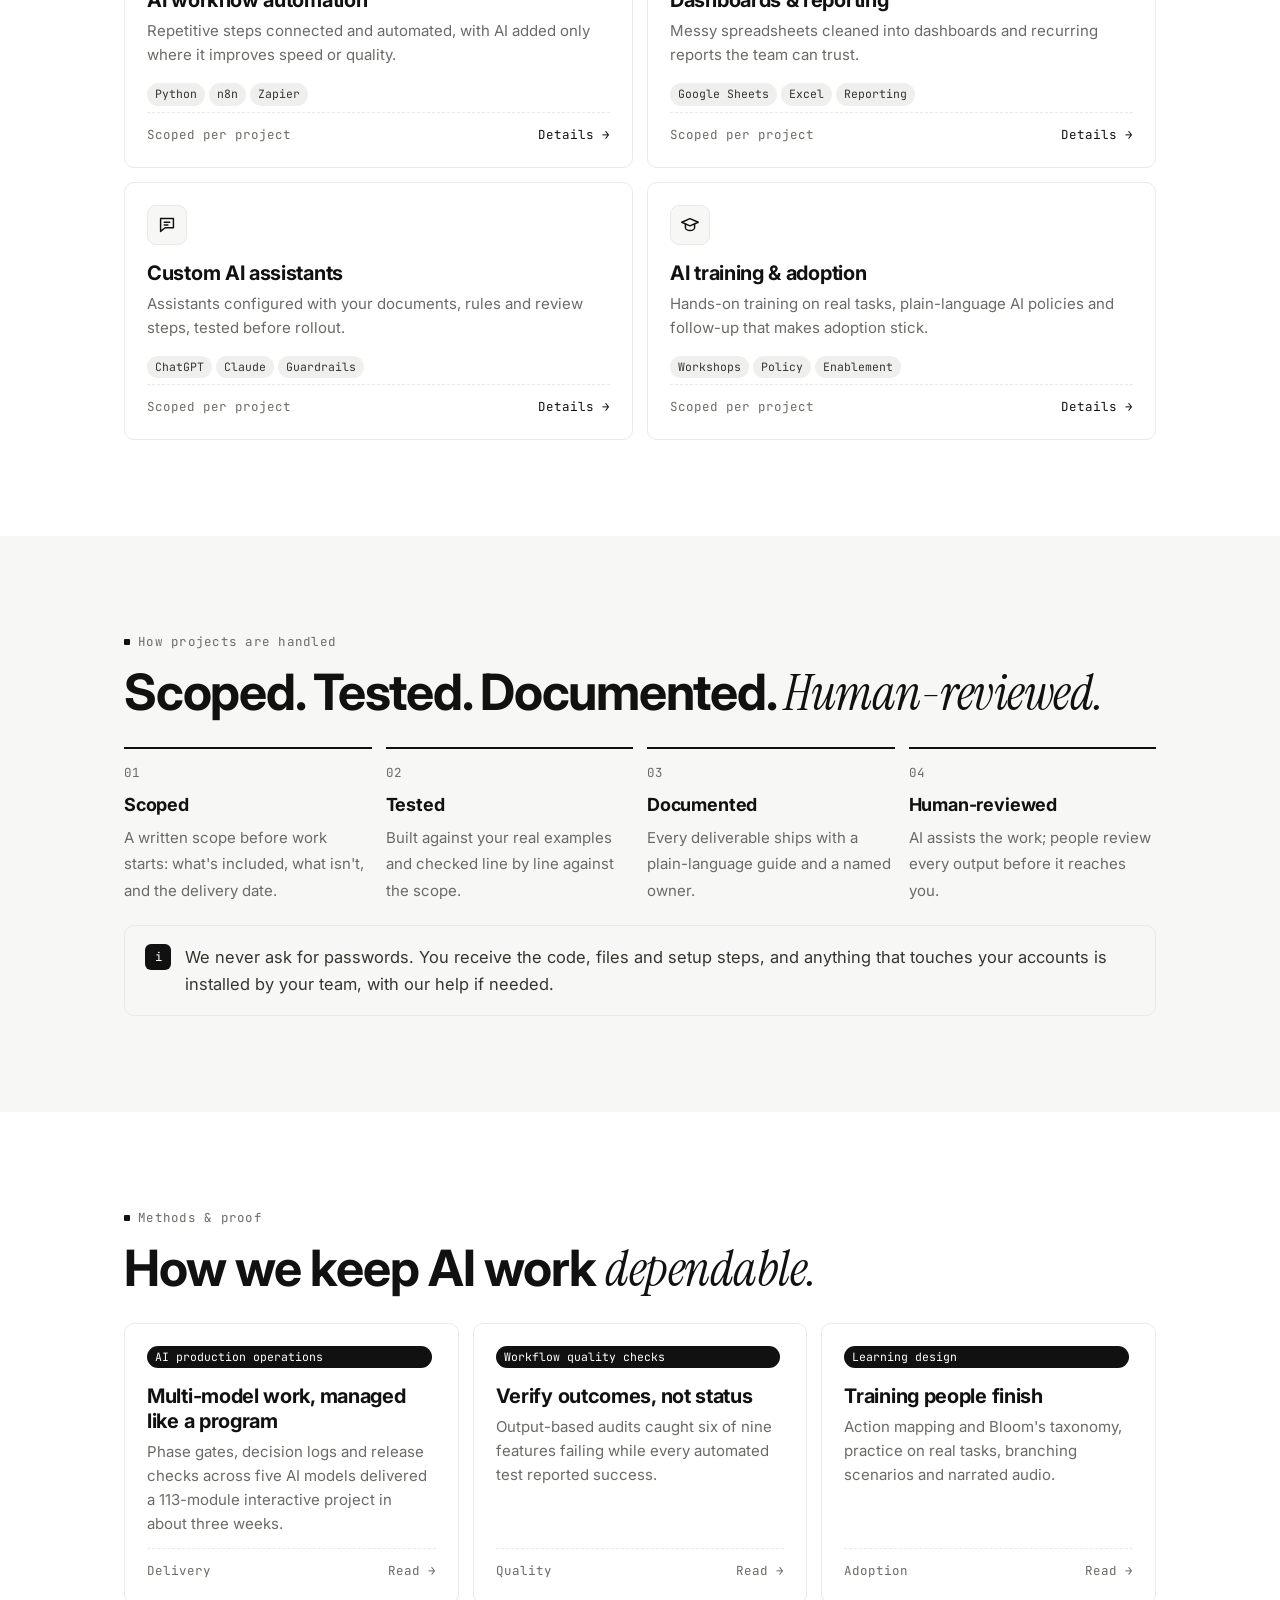
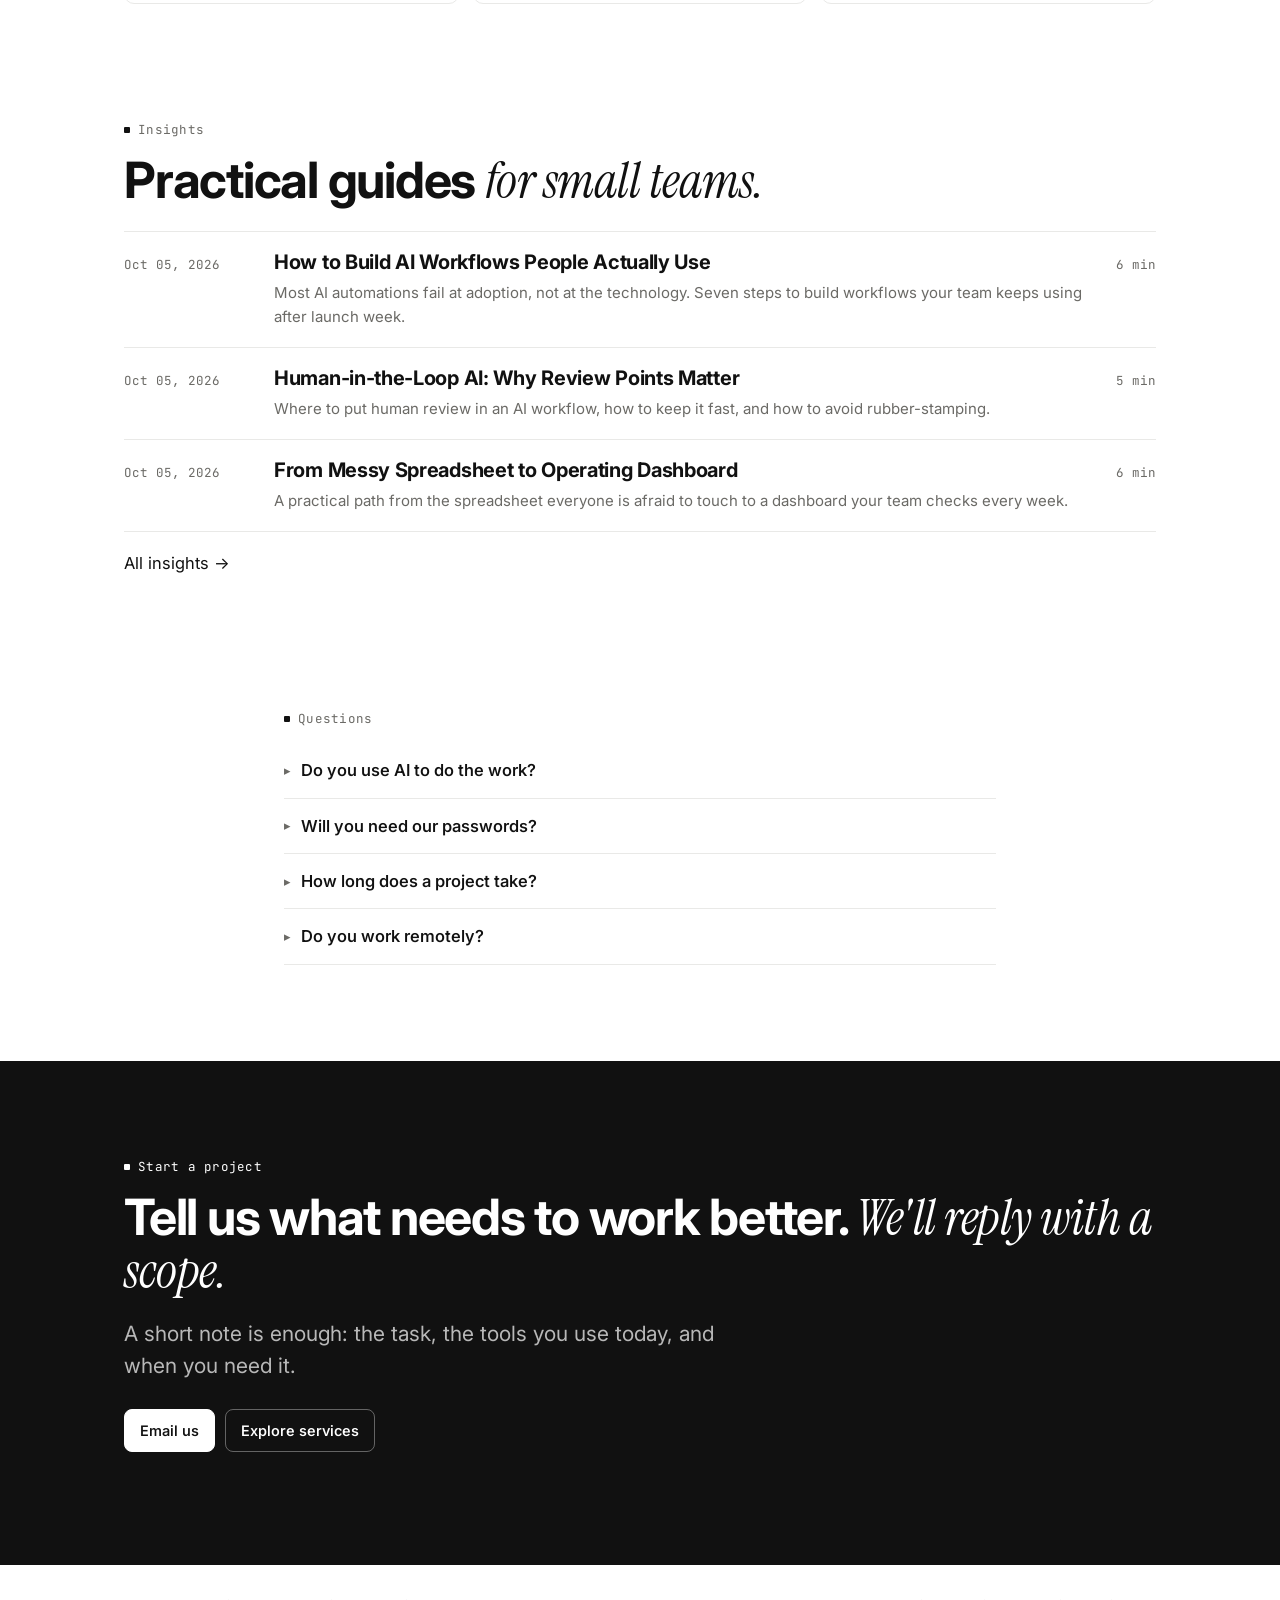
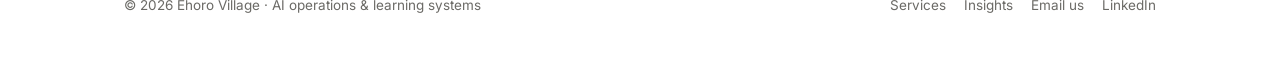
==== commit 272e9f07: "Polish: 'Email us' everywhere, phone menu, branded 404, truthful wording fixes, focus outlines, cont" ====
--- a/index.html
+++ b/index.html
@@ -29,8 +29,13 @@
       <svg width="16" height="16" viewBox="0 0 24 24" fill="none" stroke="currentColor" stroke-width="1.8" stroke-linecap="round"><circle cx="12" cy="12" r="4.5"/><path d="M12 2v2.5M12 19.5V22M2 12h2.5M19.5 12H22M4.9 4.9l1.8 1.8M17.3 17.3l1.8 1.8M4.9 19.1l1.8-1.8M17.3 6.7l1.8-1.8"/></svg>
     </button>
     <a class="btn" href="index.html#start">Start a project</a>
+    <button class="icon-btn menu-btn" data-menu aria-label="Open menu" aria-expanded="false" aria-controls="mnav">
+      <svg width="16" height="16" viewBox="0 0 24 24" fill="none" stroke="currentColor" stroke-width="1.8" stroke-linecap="round"><path d="M4 7h16M4 12h16M4 17h16"/></svg>
+    </button>
   </div>
-</div></header>
+</div>
+<nav class="mnav" id="mnav" hidden aria-label="Menu"><div class="wrap"><a href="services.html">Services</a><a href="methods.html">Methods</a><a href="blog/">Insights</a><a href="about.html">About</a><a href="index.html#start">Start a project</a></div></nav>
+</header>
 <main id="main">
 
 <section class="hero"><div class="dots" aria-hidden="true"></div><div class="wrap hero-grid">
@@ -45,14 +50,14 @@
     <div class="body">
       <div class="title">What should we build?</div>
       <div class="sub">Type “/” and pick. Each becomes a finished, tested deliverable.</div>
-      <div class="blocks"></div>
+      <div class="blocks"><div class="blk done"><span class="ic">✓</span><span>Intake forms summarized, routed and logged. Tested, documented, handed over.</span></div></div>
       <div class="line-in"><span class="caret"></span></div>
     </div>
   </div>
 </div></section>
 
 <div class="marquee" aria-hidden="true"><div class="track">
-  <span>ChatGPT</span><span>Claude</span><span>Gemini</span><span>Python</span><span>Google Sheets</span><span>Excel</span><span>n8n</span><span>Zapier</span><span>Google Workspace</span><span>Microsoft 365</span><span>Slack</span><span>Notion</span><span>ChatGPT</span><span>Claude</span><span>Gemini</span><span>Python</span><span>Google Sheets</span><span>Excel</span><span>n8n</span><span>Zapier</span><span>Google Workspace</span><span>Microsoft 365</span><span>Slack</span><span>Notion</span>
+  <span>ChatGPT</span><span>Claude</span><span>Gemini</span><span>Python</span><span>Google Sheets</span><span>Excel</span><span>n8n</span><span>Zapier</span><span>ChatGPT</span><span>Claude</span><span>Gemini</span><span>Python</span><span>Google Sheets</span><span>Excel</span><span>n8n</span><span>Zapier</span><span>ChatGPT</span><span>Claude</span><span>Gemini</span><span>Python</span><span>Google Sheets</span><span>Excel</span><span>n8n</span><span>Zapier</span><span>ChatGPT</span><span>Claude</span><span>Gemini</span><span>Python</span><span>Google Sheets</span><span>Excel</span><span>n8n</span><span>Zapier</span>
 </div></div>
 
 <section style="padding-top:72px"><div class="wrap">
@@ -117,14 +122,14 @@
   <p class="label">Start a project</p>
   <h2>Tell us what needs to work better. <span class="serif">We'll reply with a scope.</span></h2>
   <p class="lede">A short note is enough: the task, the tools you use today, and when you need it.</p>
-  <p class="cta" style="margin-top:26px"><a class="btn" href="mailto:hello@ehorovillage.com?subject=Project%20inquiry&amp;body=What%20we%20want%20to%20improve%3A%0ATools%20we%20use%20today%3A%0ATimeline%3A">Email hello@ehorovillage.com</a>
+  <p class="cta" style="margin-top:26px"><a class="btn" href="mailto:hello@ehorovillage.com?subject=Project%20inquiry&amp;body=What%20we%20want%20to%20improve%3A%0ATools%20we%20use%20today%3A%0ATimeline%3A">Email us</a>
   <a class="btn ghost" href="services.html">Explore services</a></p>
 </div></section>
 
 </main>
 <footer><div class="wrap">
   <span>© 2026 Ehoro Village · AI operations &amp; learning systems</span>
-  <span class="right"><a href="services.html">Services</a><a href="blog/">Insights</a><a href="mailto:hello@ehorovillage.com">hello@ehorovillage.com</a><a href="https://www.linkedin.com/company/ehoro-village/">LinkedIn</a></span>
+  <span class="right"><a href="services.html">Services</a><a href="blog/">Insights</a><a href="mailto:hello@ehorovillage.com">Email us</a><a href="https://www.linkedin.com/company/ehoro-village/">LinkedIn</a></span>
 </div></footer>
 <script src="site.js" defer></script>
 </body>
--- a/site.css
+++ b/site.css
@@ -219,3 +219,15 @@
 .prose td { border-bottom: 1px solid var(--line); padding: 8px 8px 8px 0; vertical-align: top; }
 .related { max-width: 720px; margin: 10px auto 0; padding: 0 24px 40px; }
 @media (max-width: 600px) { .related { padding: 0 16px 32px; } }
+
+/* v5 polish: mobile menu, focus, contrast */
+.menu-btn { display: none; }
+.mnav { border-top: 1px solid var(--line); background: var(--bg); }
+.mnav .wrap { display: flex; flex-direction: column; padding-top: 6px; padding-bottom: 12px; }
+.mnav a { padding: 11px 2px; border-bottom: 1px solid var(--line); color: var(--ink); background: none; font-size: 16px; }
+.mnav a:last-child { border-bottom: 0; font-weight: 600; }
+@media (max-width: 760px) { .menu-btn { display: grid; } .nav .end .btn { display: none; } }
+@media (min-width: 761px) { .mnav { display: none !important; } }
+:focus-visible { outline: 2px solid var(--ink); outline-offset: 3px; border-radius: 4px; }
+:root { --muted: #6b6a66; }
+.nav .mnav .wrap { height: auto; align-items: stretch; gap: 0; }
